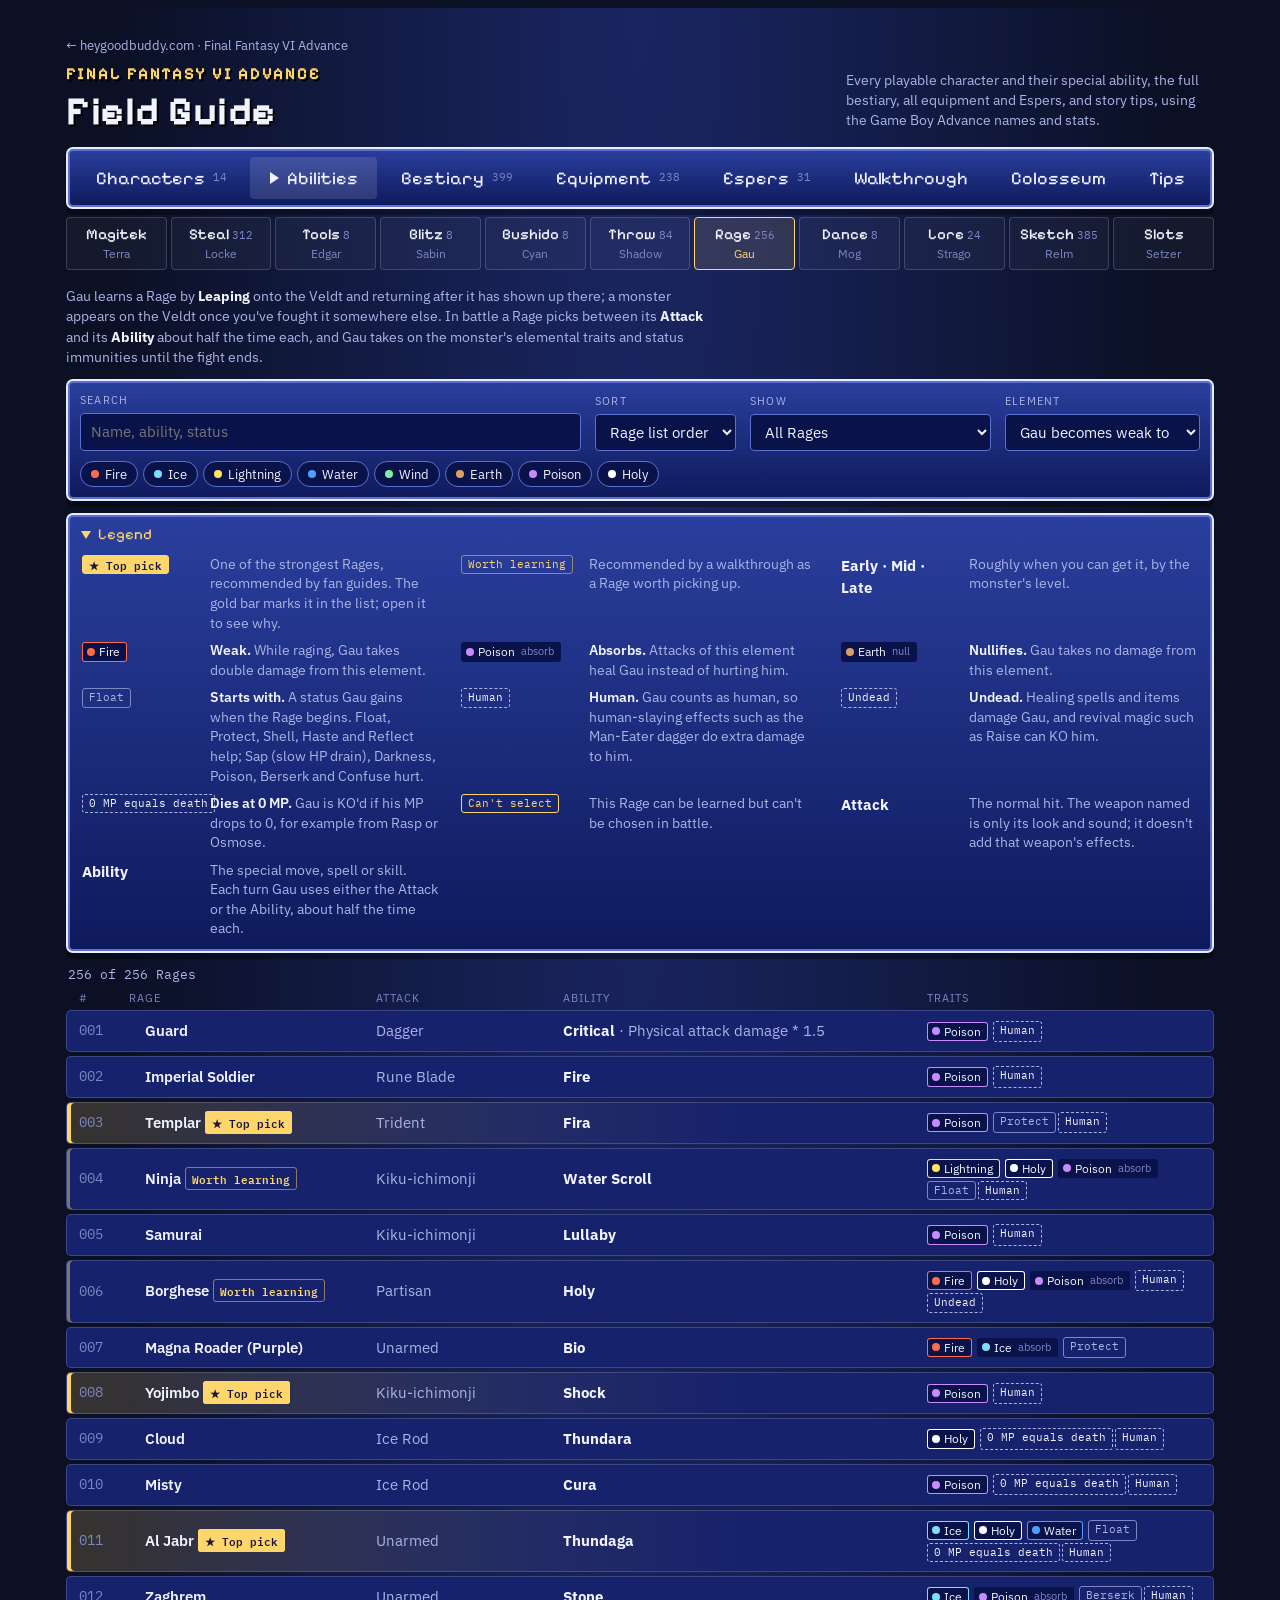
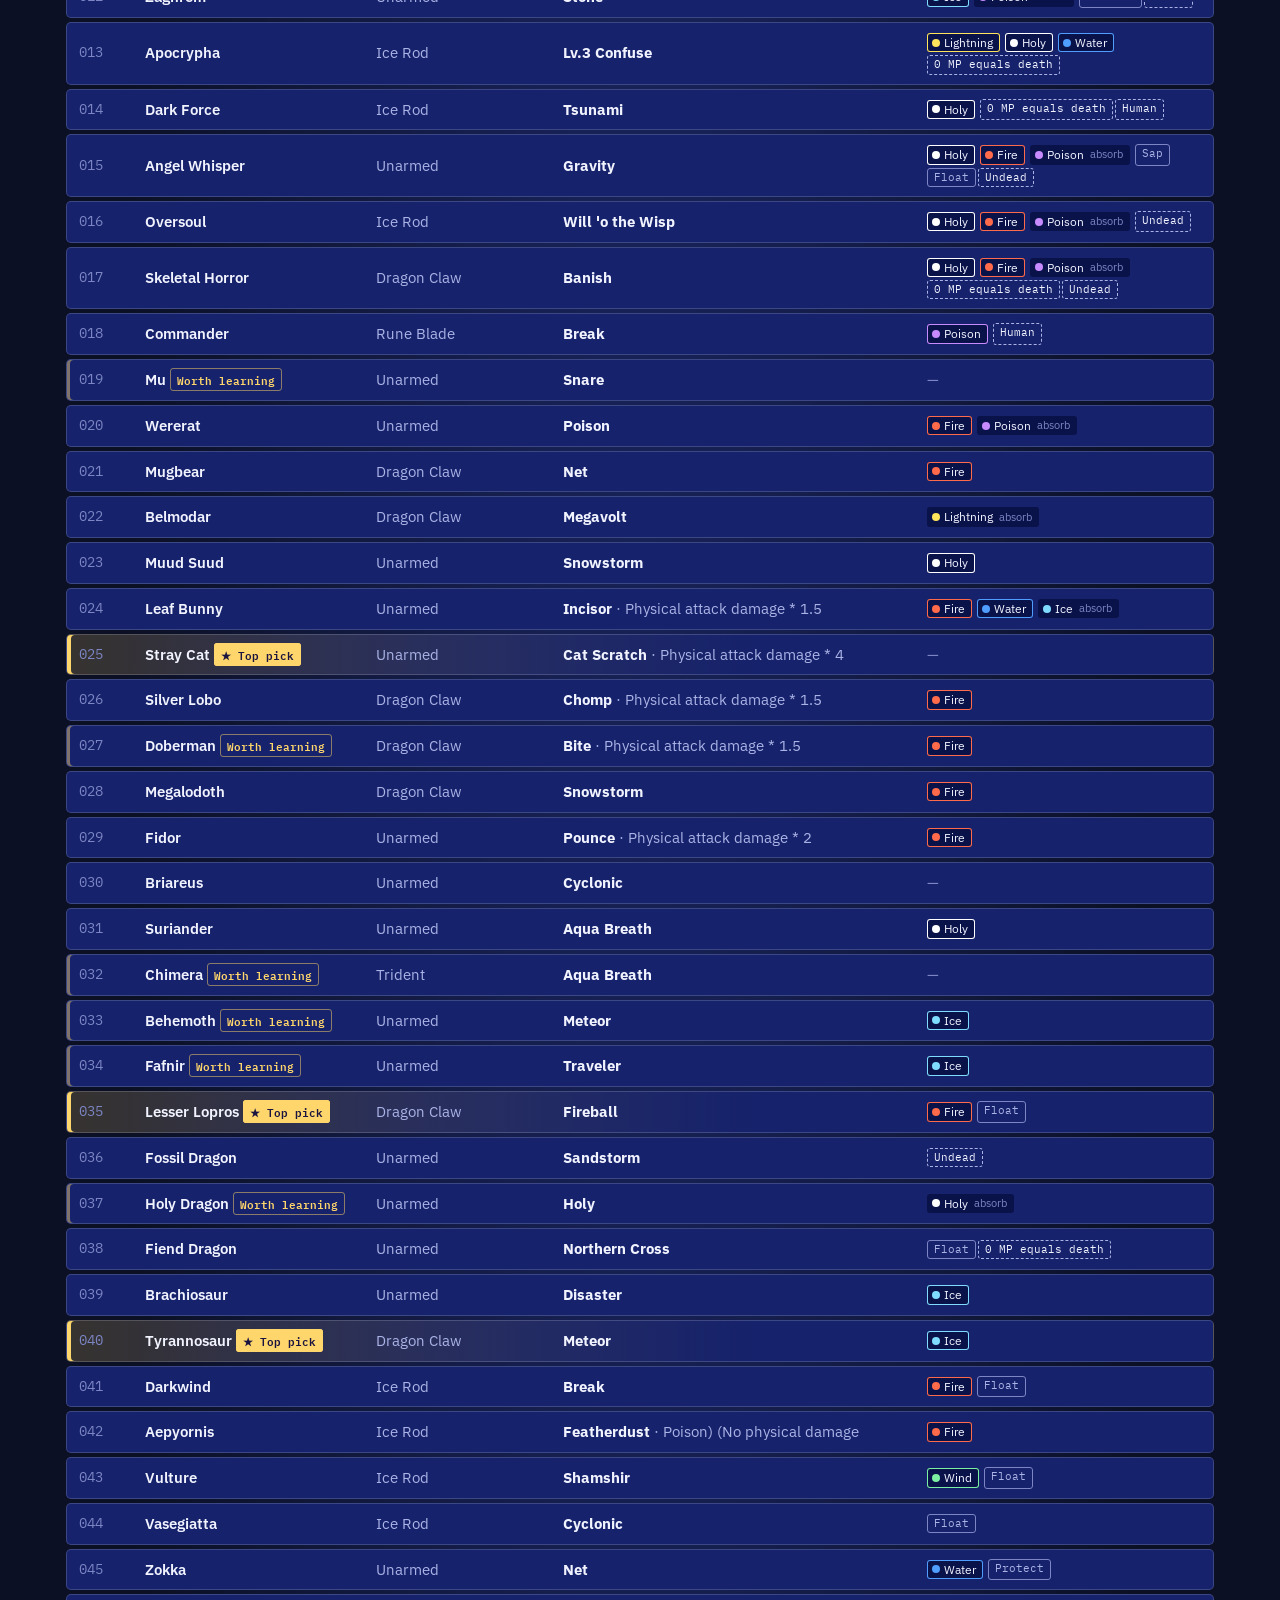
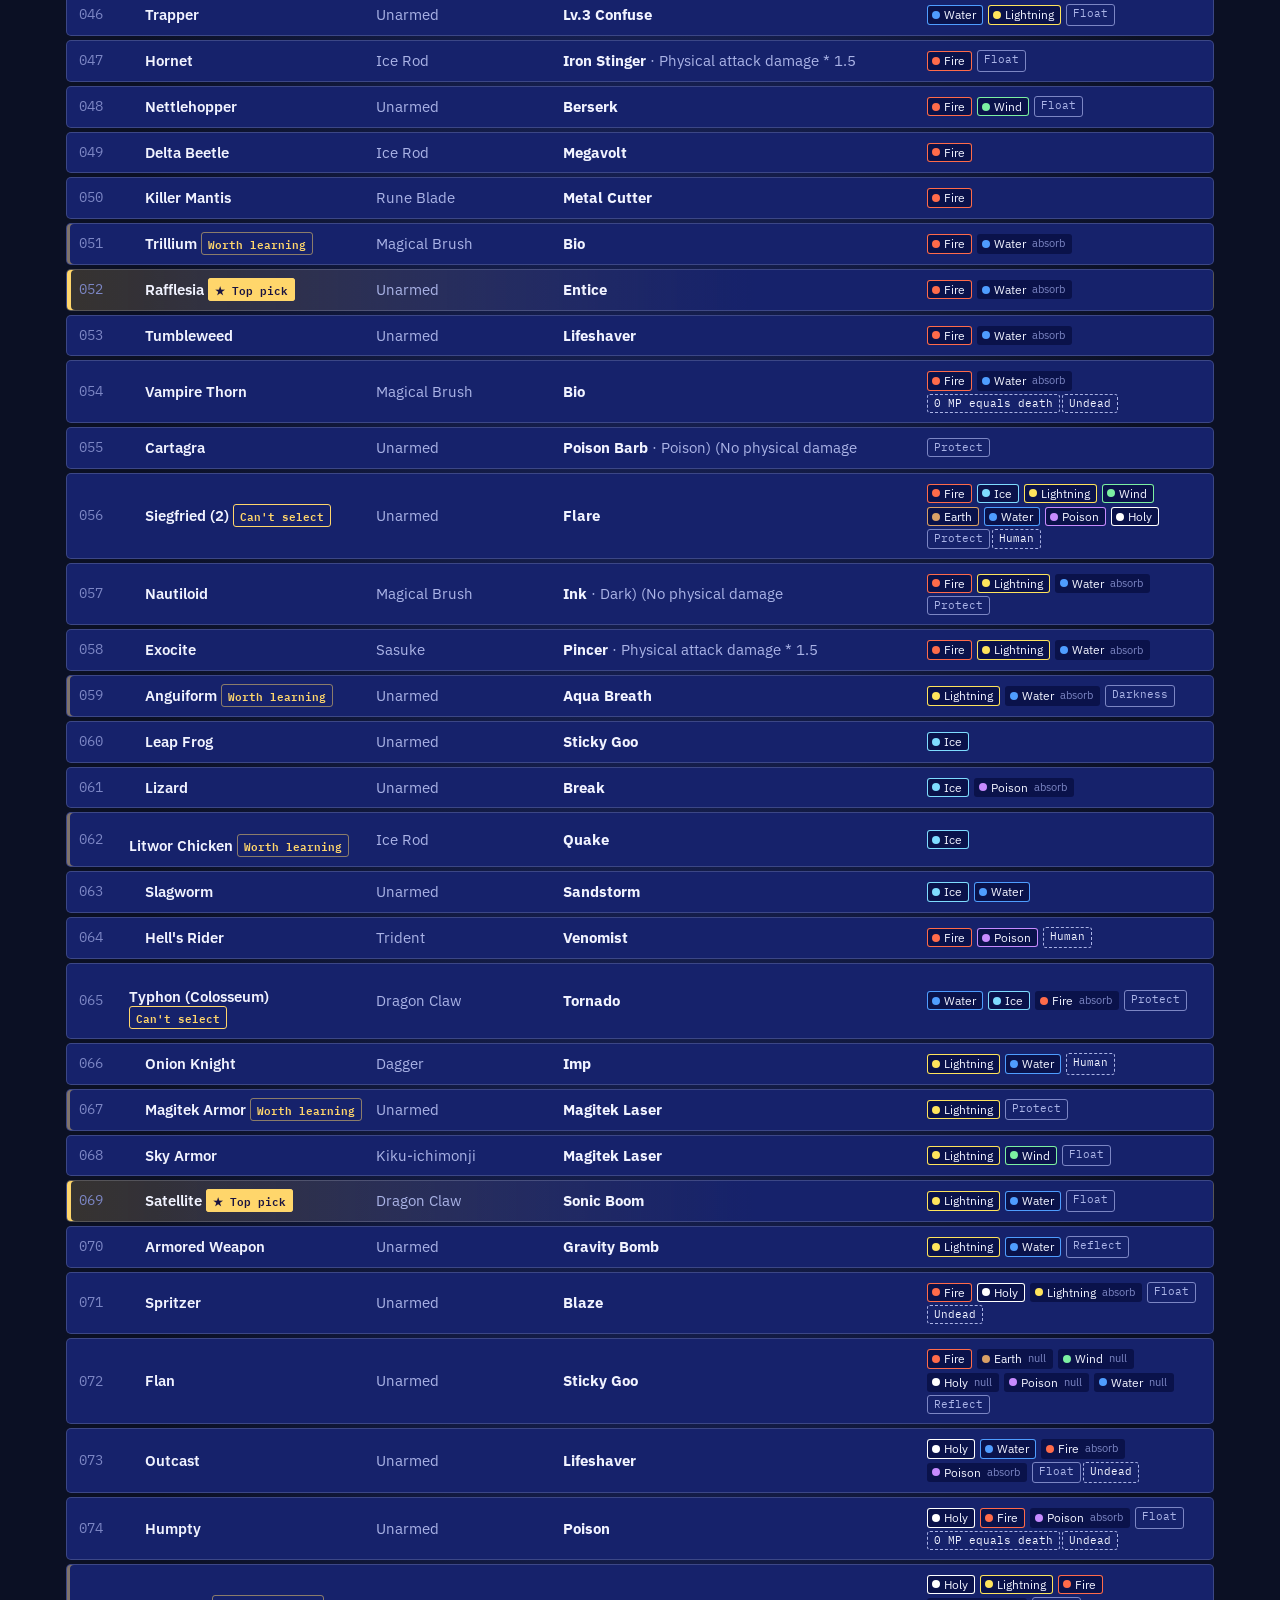
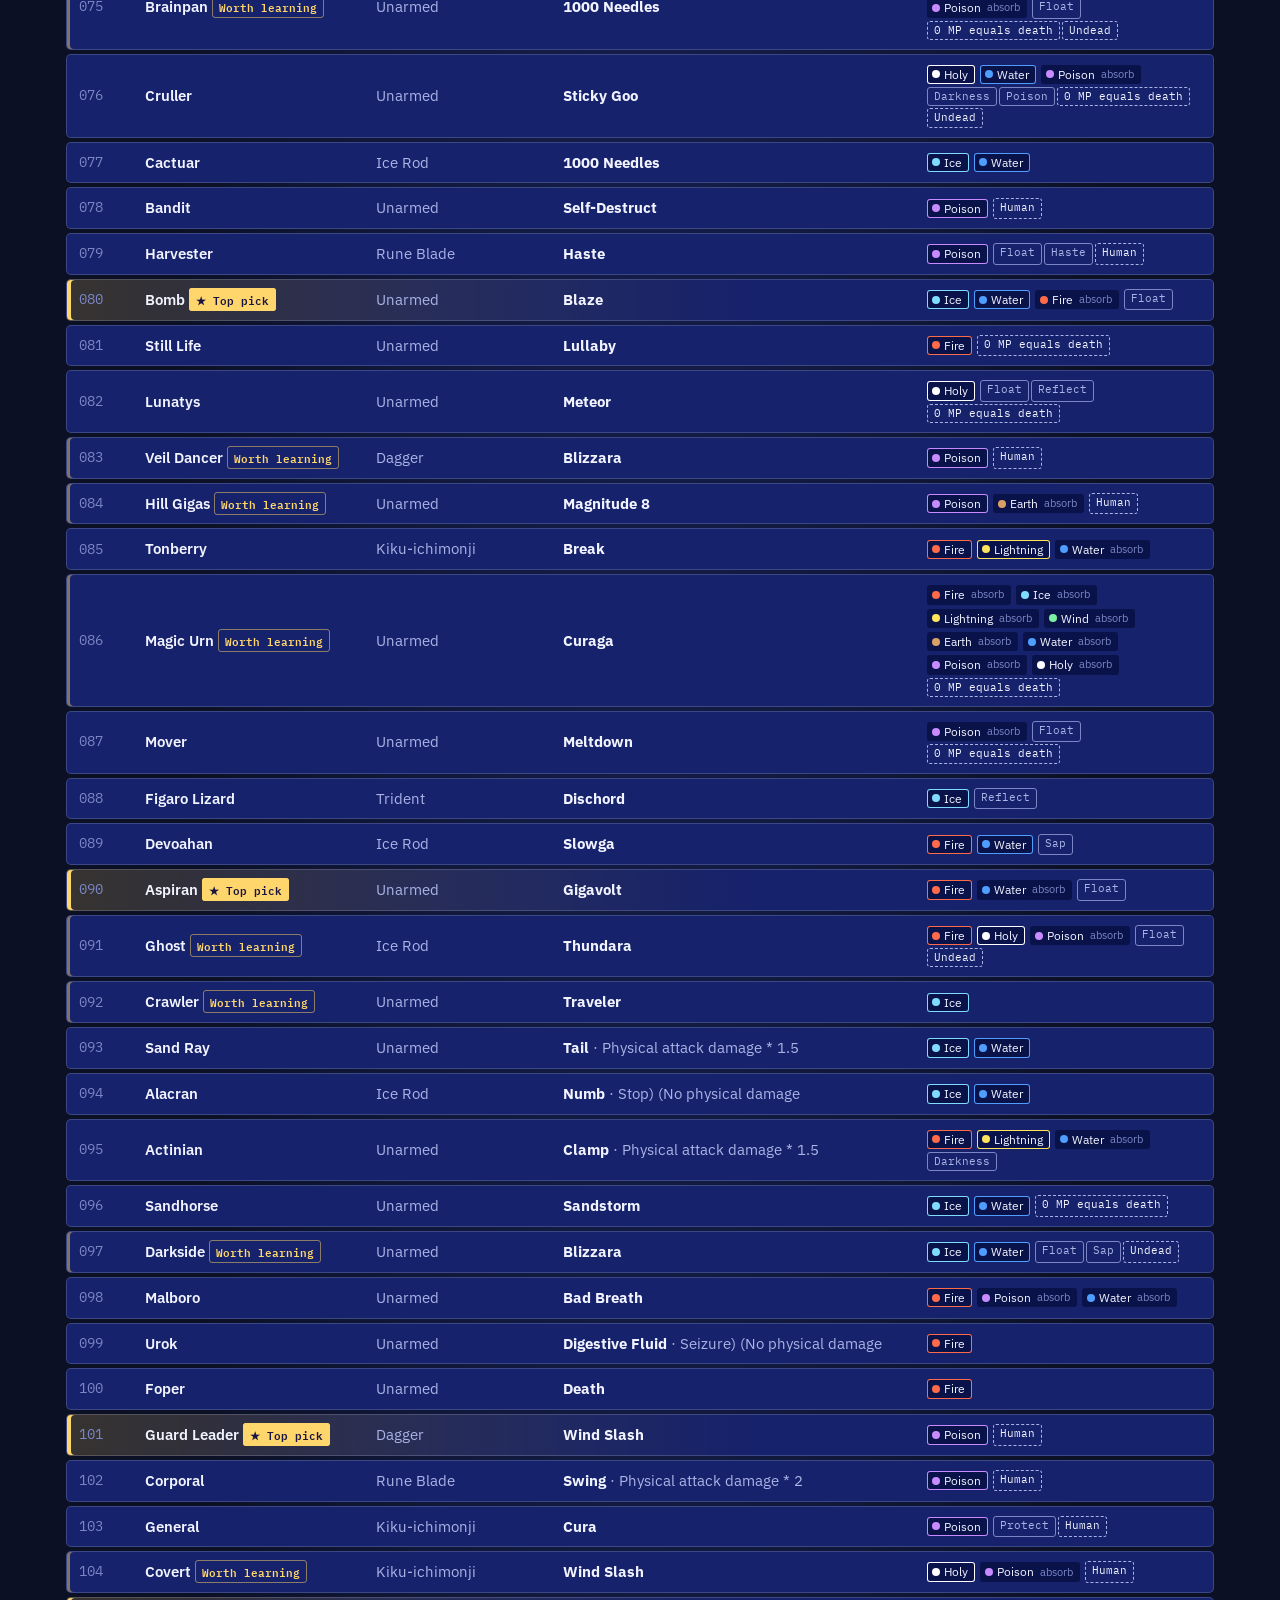
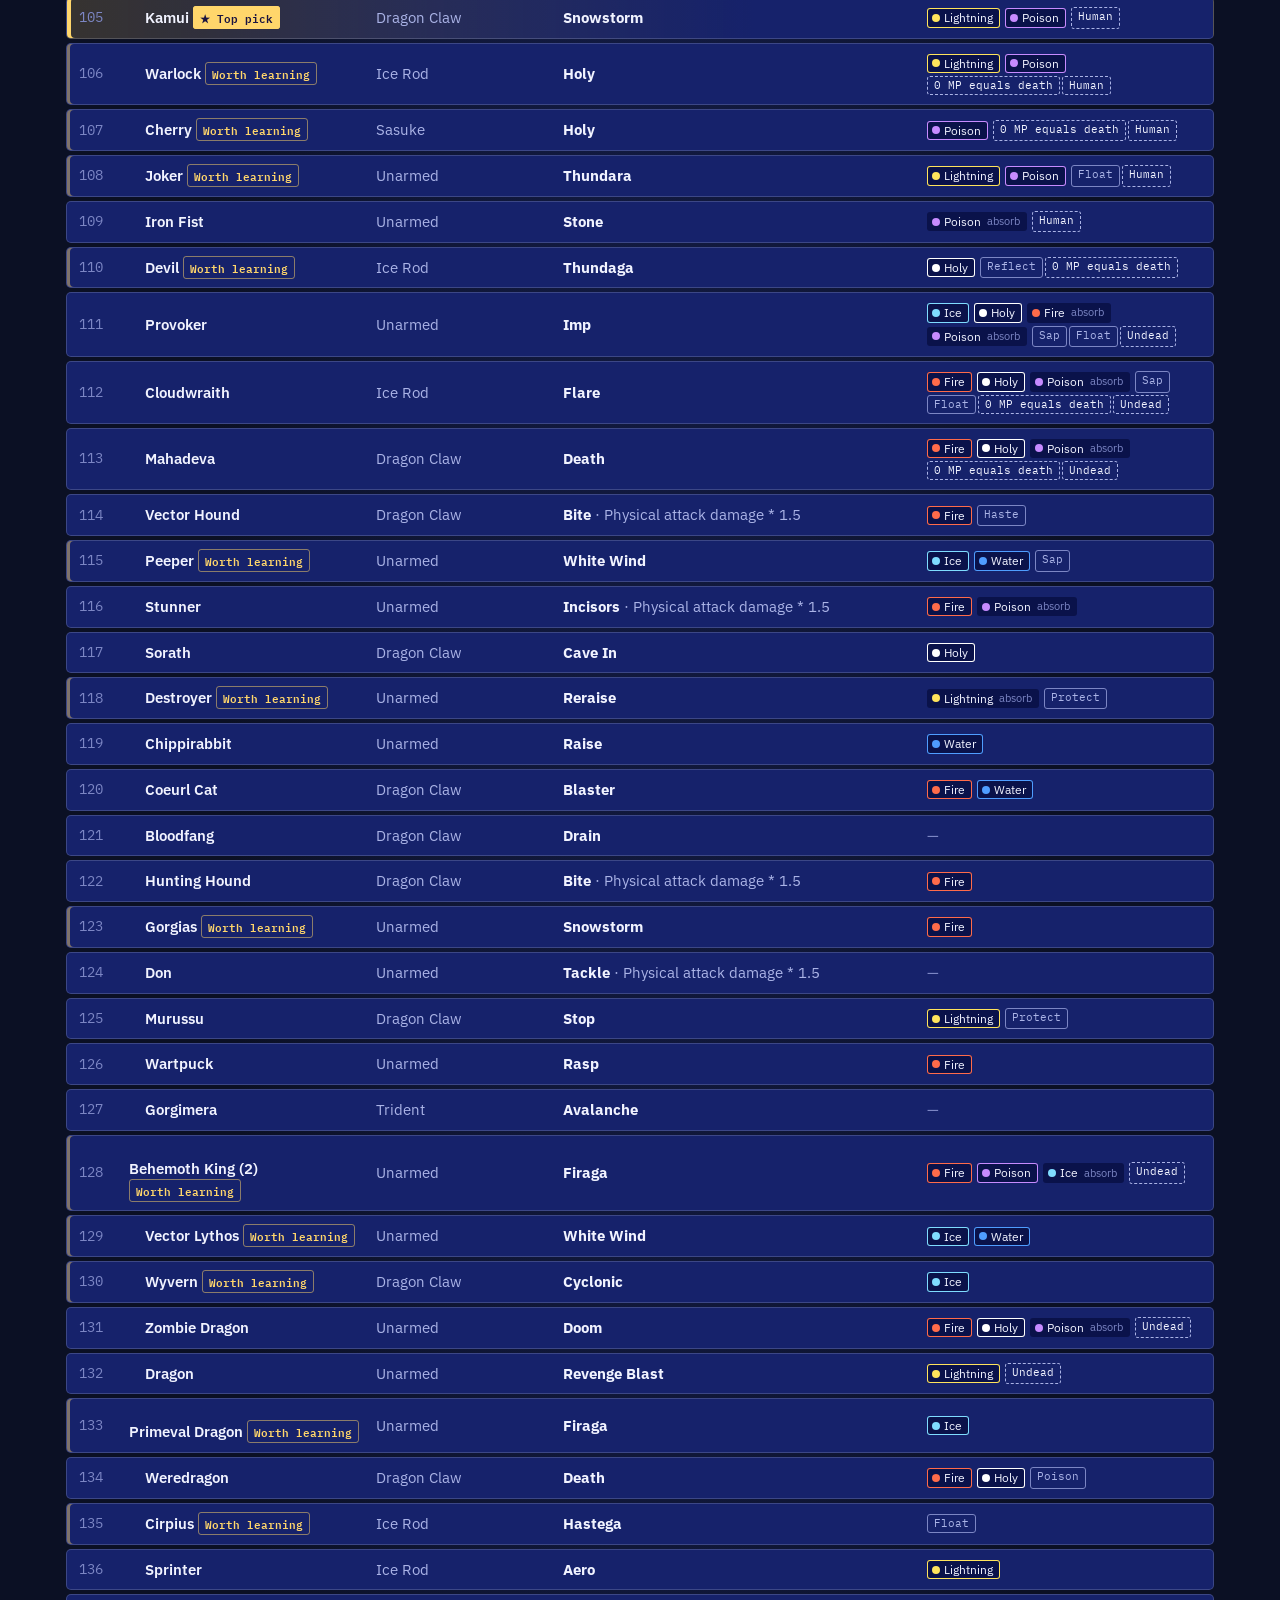
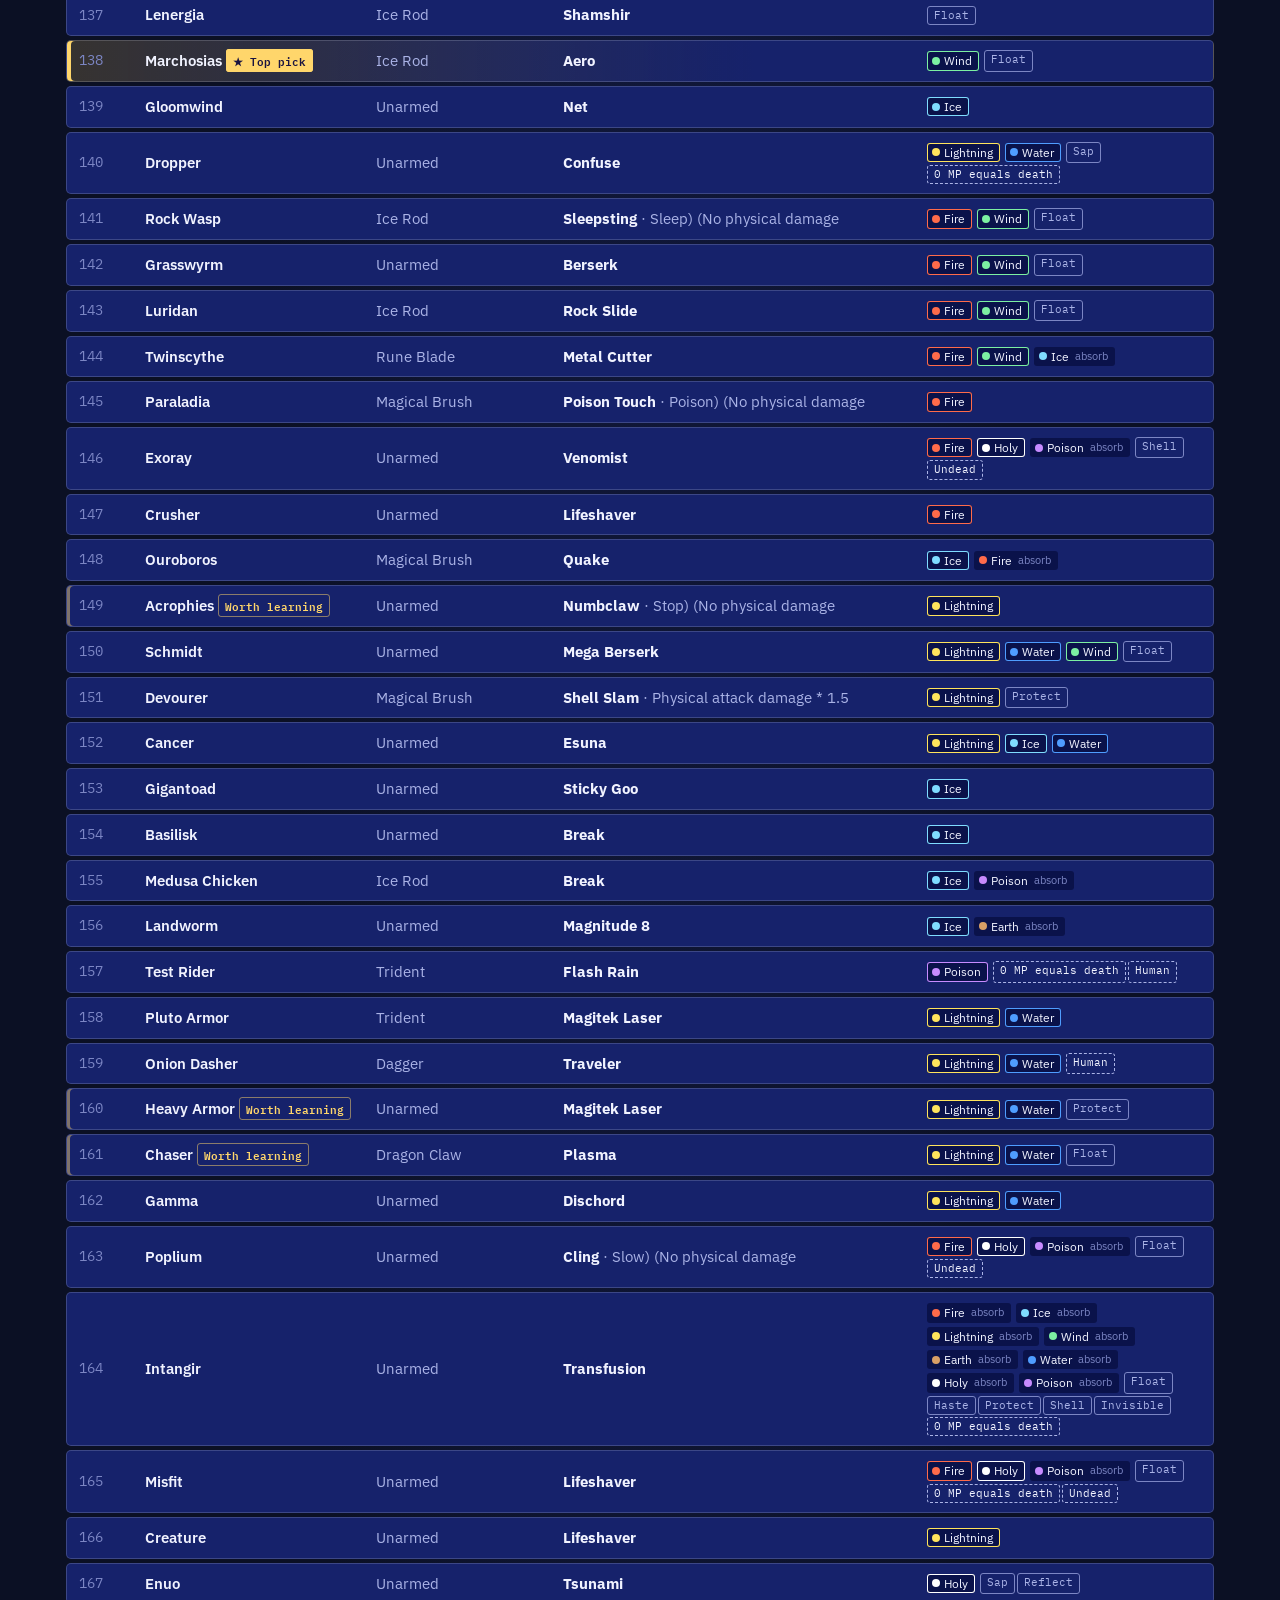
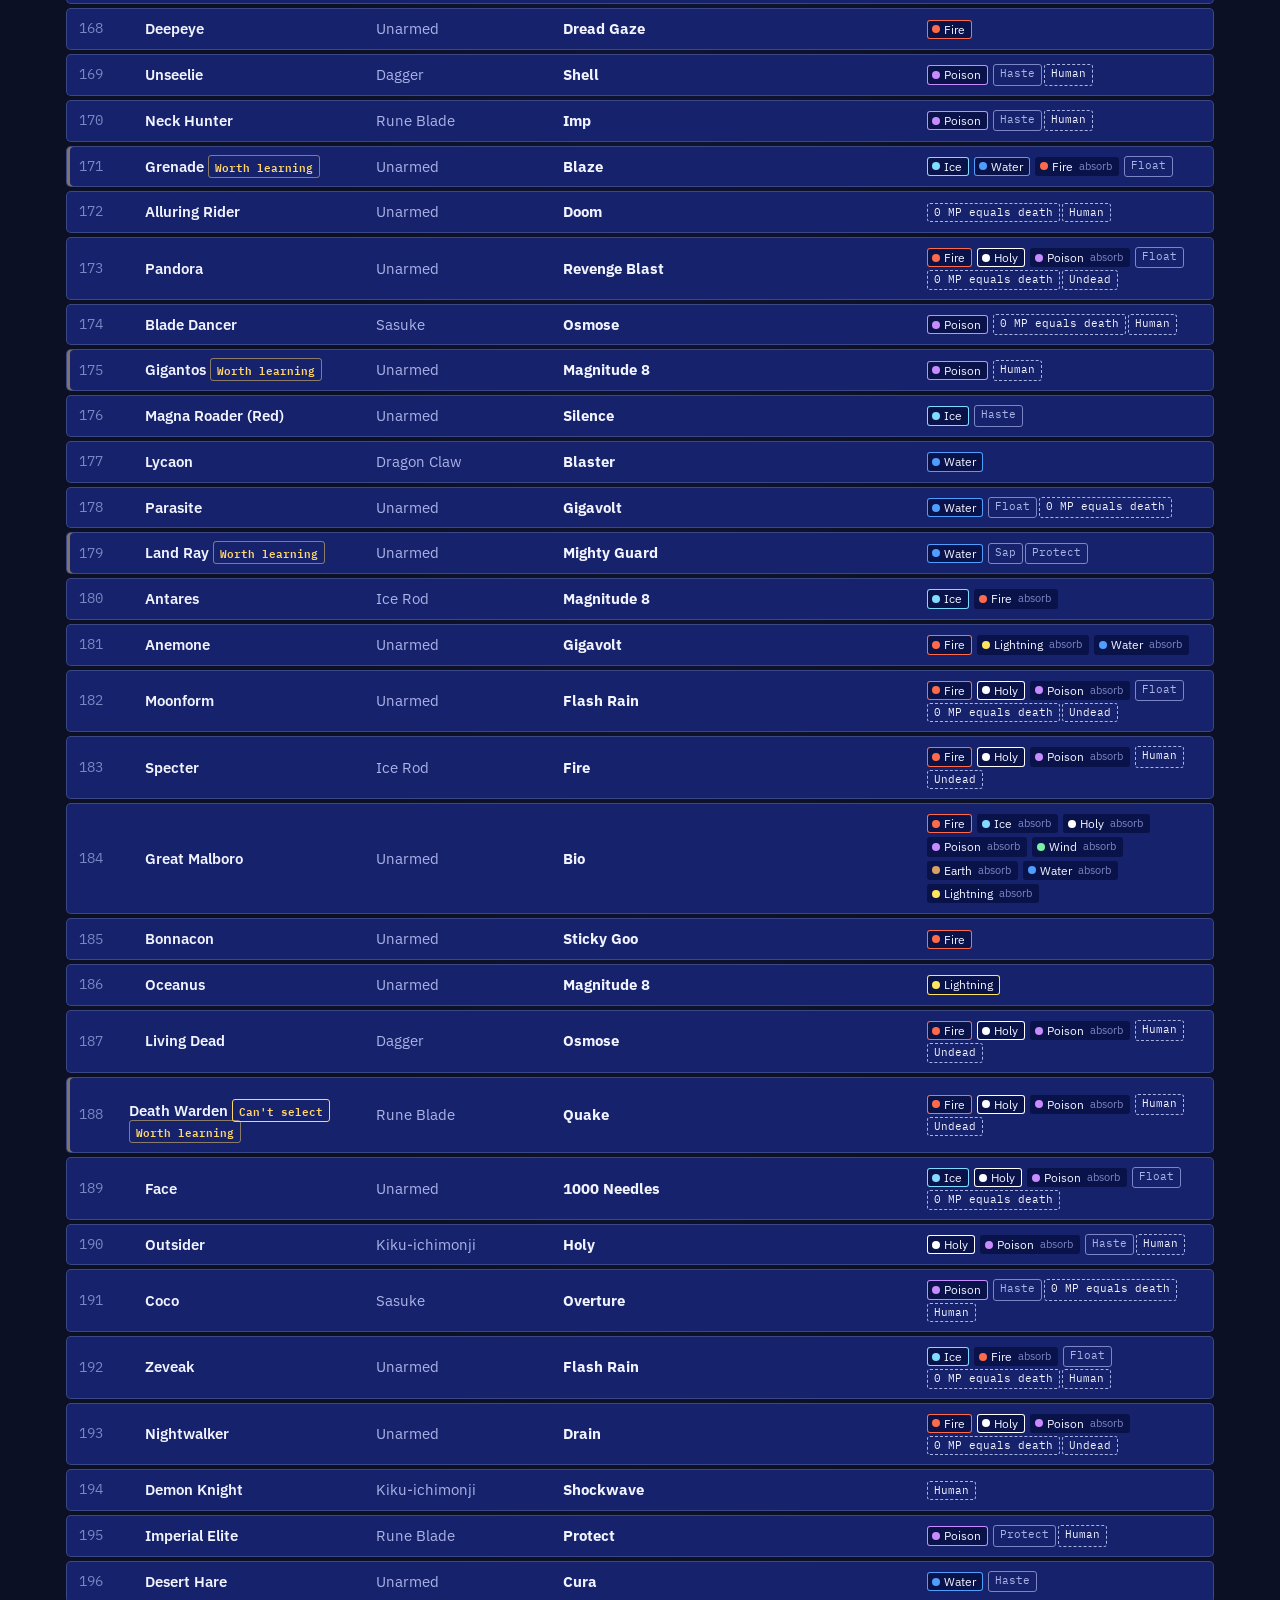
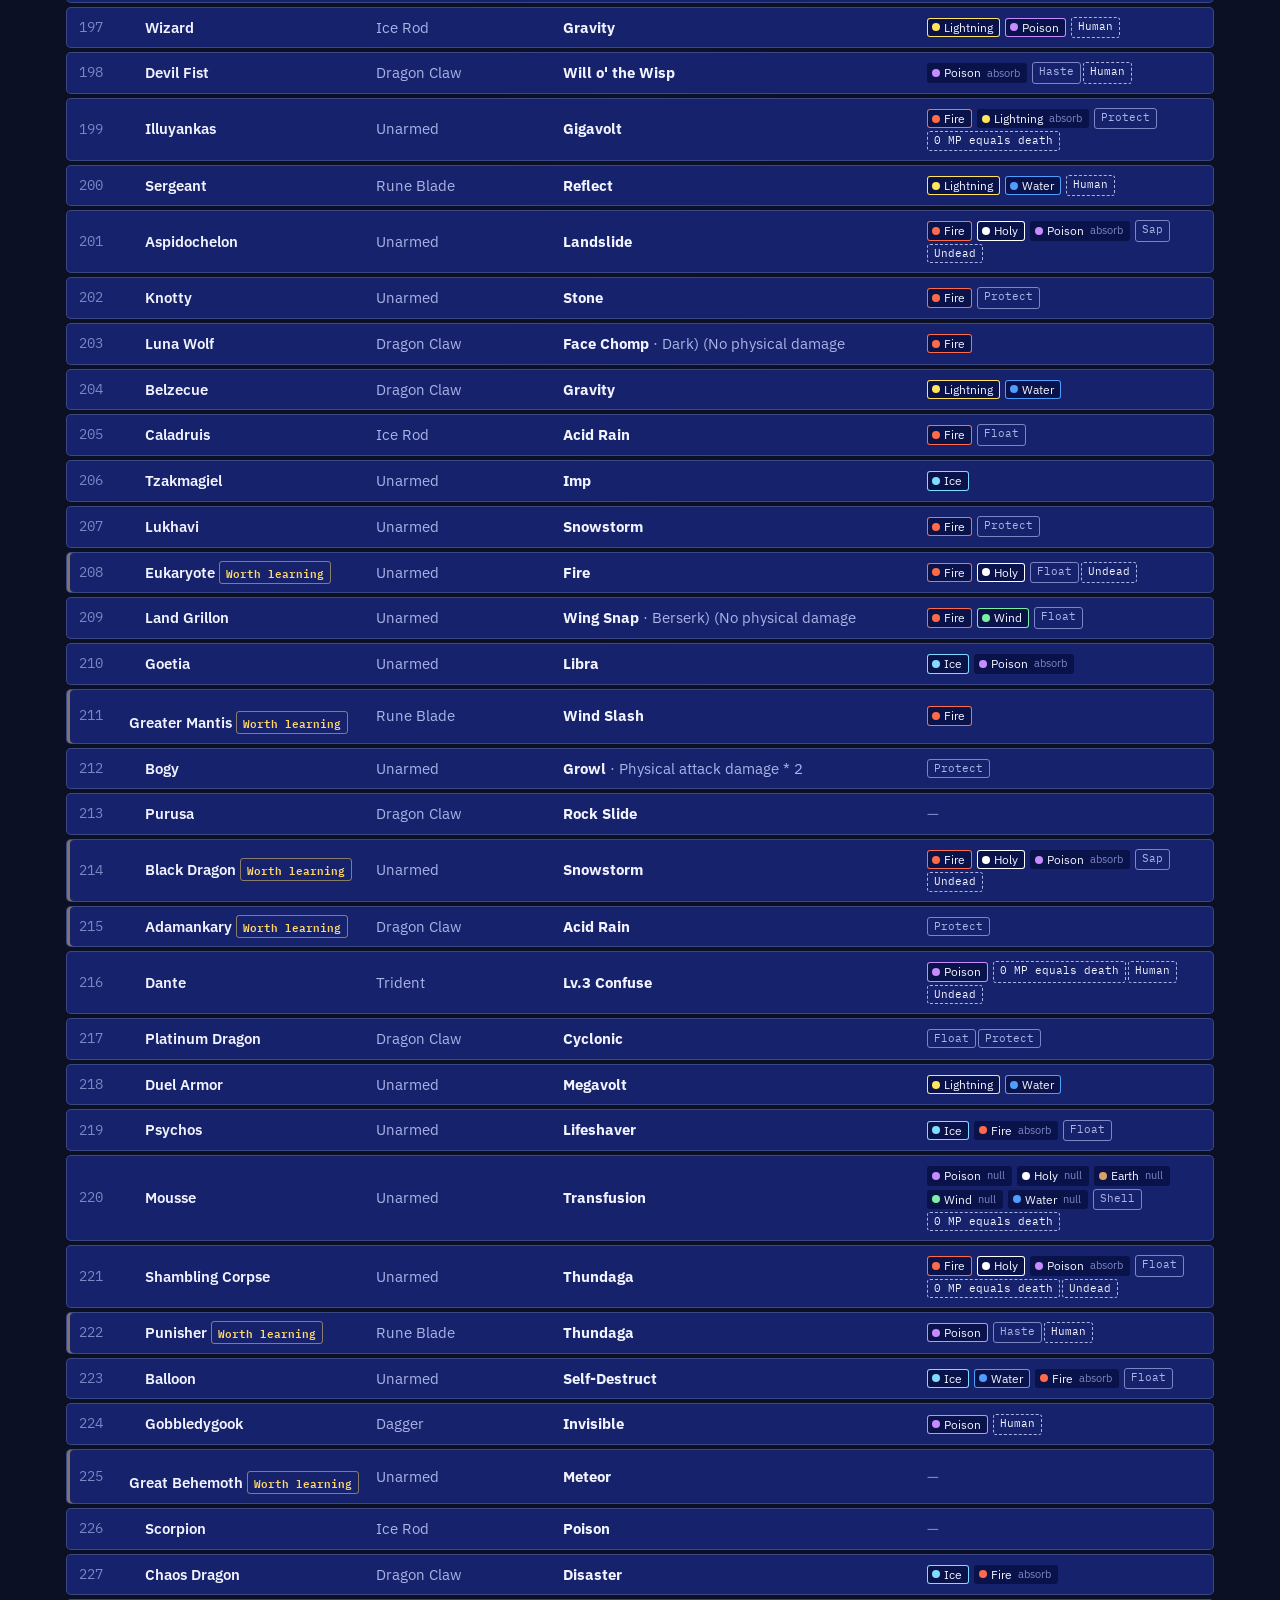
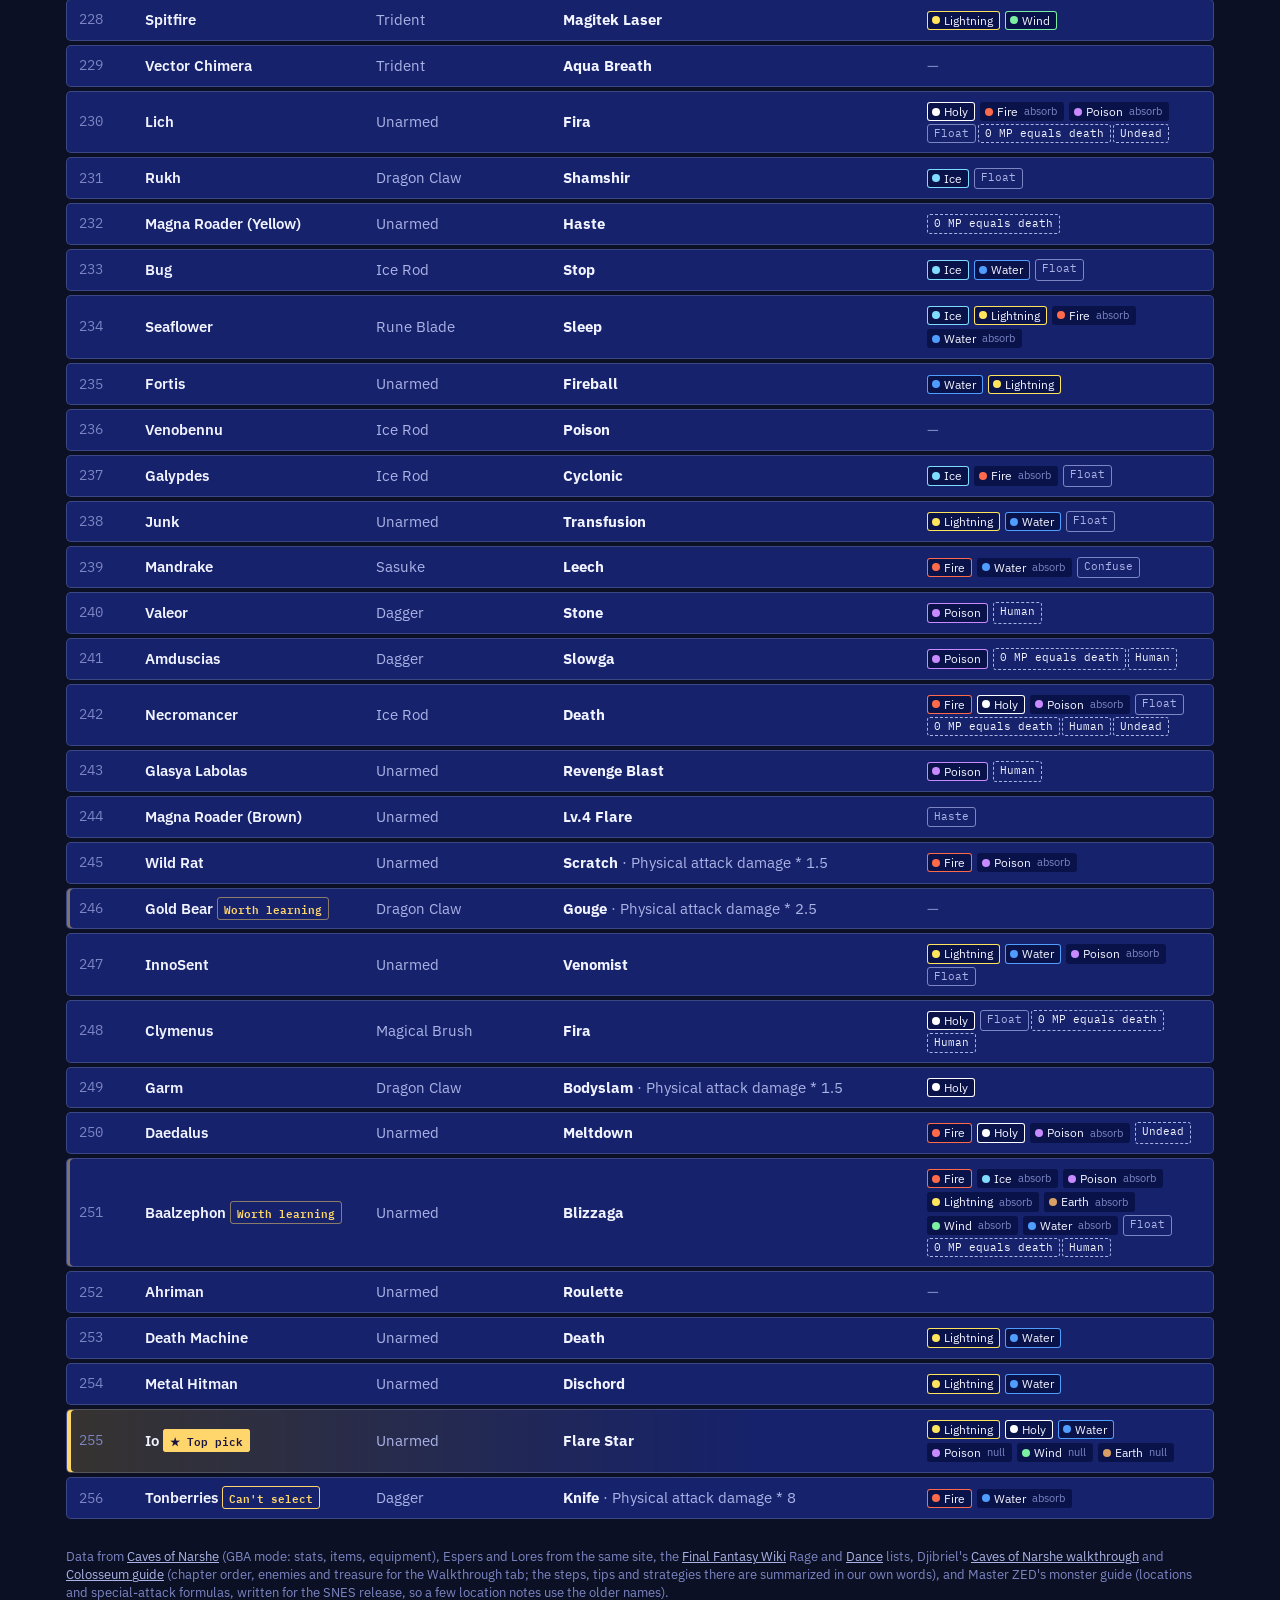
==== docs/games/final-fantasy-vi-advance/field-guide/index.html @ 97e9c0fb "Add Final Fantasy VI Advance field guide A self-contained guide page at /games/final-fantasy-vi-adva" ====
<!doctype html>
<html lang="en">
<head>
<meta charset="utf-8">
<meta name="viewport" content="width=device-width, initial-scale=1">
<meta name="description" content="Final Fantasy VI Advance field guide: characters, abilities, bestiary, equipment, Espers, a chapter-by-chapter walkthrough, the Colosseum and tips, using the Game Boy Advance names and stats.">
<title>FF6 Advance Field Guide</title>
<link rel="preconnect" href="https://fonts.googleapis.com">
<link rel="stylesheet" href="https://fonts.googleapis.com/css2?family=Pixelify+Sans:wght@500;700&family=IBM+Plex+Sans:wght@400;500;600&family=IBM+Plex+Mono:wght@400;500&display=swap">
<style>
.crumb{display:inline-block;font-size:13px;color:var(--ink-dim);text-decoration:none;margin-bottom:10px}.crumb:hover{color:var(--gold);text-decoration:underline}

/* Layout: classic menu-window panels on a night-sky ground; one sticky tab bar, then a filter window and a list of expandable rows. */
:root{
  --ground:#0b1024;
  --win-top:#2a3f9e; --win-bot:#0f1a5c;
  --win-line:#e8ecff; --win-edge:#5d6fd0;
  --ink:#f1f3ff; --ink-dim:#aab3e6; --ink-faint:#7c86c4;
  --gold:#ffd66b; --row:#16226b; --row-hover:#1d2c84; --row-open:#22348f;
  --chip:#0a124a;
  --f-fire:#ff6b4a; --f-ice:#7fdcff; --f-lightning:#ffe45c; --f-poison:#c78bff;
  --f-wind:#7cf0a2; --f-holy:#ffffff; --f-earth:#d9a066; --f-water:#4f9dff;
  --display:"Pixelify Sans", "Courier New", monospace;
  --body:"IBM Plex Sans", system-ui, sans-serif;
  --mono:"IBM Plex Mono", ui-monospace, monospace;
  color-scheme:dark;
}
*{box-sizing:border-box}
html{background:var(--ground)}
body{background:var(--ground) radial-gradient(ellipse at 50% -10%, #1b2766 0%, transparent 60%) no-repeat;color:var(--ink);font-family:var(--body);font-size:15px;line-height:1.45;min-height:100%}
body::before{content:"";position:fixed;inset:0 0 auto;height:env(safe-area-inset-top,0px);z-index:10;background:var(--ground)}
a{color:var(--gold)}
button,input,select{font:inherit;color:inherit}
:focus-visible{outline:2px solid var(--gold);outline-offset:2px}

.wrap{max-width:1180px;margin:0 auto;padding-left:max(16px,env(safe-area-inset-left,0px));padding-right:max(16px,env(safe-area-inset-right,0px));padding-block:20px 48px}

.win{background:linear-gradient(180deg,var(--win-top),var(--win-bot));border:2px solid var(--win-line);border-radius:7px;box-shadow:0 0 0 2px var(--win-edge) inset,0 6px 0 rgba(0,0,0,.35)}

header.top{display:flex;flex-wrap:wrap;align-items:flex-end;justify-content:space-between;gap:12px 24px;padding-block:6px 16px}
h1{font-family:var(--display);font-weight:700;font-size:clamp(26px,4.6vw,40px);line-height:1;margin:0;letter-spacing:.5px;text-wrap:balance;text-shadow:2px 2px 0 #000}
h1 small{display:block;font-size:.42em;color:var(--gold);letter-spacing:2px;text-transform:uppercase;margin-bottom:8px}
.tagline{color:var(--ink-dim);max-width:46ch;margin:0;font-size:14px}

nav.tabs{position:sticky;top:env(safe-area-inset-top,0px);z-index:5;display:flex;flex-wrap:wrap;gap:4px;padding:8px;margin-bottom:14px}
nav.tabs a{flex:1 1 auto;text-align:center;text-decoration:none;color:var(--ink);font-family:var(--display);font-size:18px;padding:8px 6px;border-radius:4px;display:flex;align-items:center;justify-content:center;gap:8px}
nav.tabs a .cnt{font-family:var(--mono);font-size:10.5px;color:var(--ink-faint)}
nav.tabs a[aria-current="page"]{background:rgba(255,255,255,.12)}
nav.tabs a[aria-current="page"]::before{content:"";width:0;height:0;border-left:9px solid var(--ink);border-top:6px solid transparent;border-bottom:6px solid transparent}
nav.tabs a:hover{background:rgba(255,255,255,.07)}

.intro{color:var(--ink-dim);font-size:14px;margin:0 0 12px;max-width:80ch}
.intro b{color:var(--ink)}

.filters{padding:12px;display:flex;flex-wrap:wrap;gap:10px 14px;align-items:center;margin-bottom:12px}
.filters label.lbl{font-size:11px;text-transform:uppercase;letter-spacing:1.2px;color:var(--ink-dim);display:block;margin-bottom:4px}
.filters .grp{display:flex;flex-direction:column;min-width:0}
.filters input[type=search],.filters input[type=number],.filters select{color:inherit;font:inherit;background:var(--chip);border:1px solid var(--win-edge);border-radius:4px;padding:7px 10px;min-width:0}
.filters input[type=search]{width:min(280px,100%)}
.filters .grow{flex:1 1 220px}
.filters .grow input{width:100%}
.chips{display:flex;flex-wrap:wrap;gap:5px}
.chip{border:1px solid var(--win-edge);background:var(--chip);border-radius:999px;padding:3px 10px;font-size:12.5px;cursor:pointer;display:inline-flex;align-items:center;gap:6px}
.chip[aria-pressed="true"]{background:var(--ink);color:#0f1a5c;border-color:var(--ink);font-weight:600}
.chip .dot{width:8px;height:8px;border-radius:50%}
.count{font-family:var(--mono);font-size:12.5px;color:var(--ink-dim);margin:0 0 8px 2px}

.list{display:flex;flex-direction:column;gap:4px}
.row{background:var(--row);border:1px solid rgba(232,236,255,.18);border-radius:5px}
.row>button.head{all:unset;box-sizing:border-box;cursor:pointer;display:grid;width:100%;padding:9px 12px;gap:4px 12px;align-items:center}
.row>button.head:hover{background:var(--row-hover)}
.row>button.head:focus-visible{outline:2px solid var(--gold);outline-offset:-2px;border-radius:5px}
.row.open{background:var(--row-open);border-color:var(--win-line)}
.row .name{font-weight:600;display:flex;align-items:center;gap:8px;min-width:0}
.row .name .cursor{width:0;height:0;border-left:8px solid var(--gold);border-top:5px solid transparent;border-bottom:5px solid transparent;opacity:0;flex:none}
.row.open .name .cursor,.row>button.head:hover .cursor{opacity:1}
.num{font-family:var(--mono);font-variant-numeric:tabular-nums;font-size:13.5px}
.dim{color:var(--ink-dim)}
.faint{color:var(--ink-faint)}
.k{font-size:10.5px;text-transform:uppercase;letter-spacing:1px;color:var(--ink-faint);display:block}
.badge{font-family:var(--mono);font-size:10.5px;padding:1px 6px;border-radius:3px;border:1px solid var(--gold);color:var(--gold);white-space:nowrap}
.badge.alt{border-color:var(--ink-faint);color:var(--ink-dim)}

.el{display:inline-flex;align-items:center;gap:4px;font-size:12px;padding:1px 7px 1px 5px;border-radius:3px;background:var(--chip);white-space:nowrap;margin:1px 3px 1px 0}
.el i{width:8px;height:8px;border-radius:50%;background:var(--c,#999)}
.el.weak{box-shadow:inset 0 0 0 1px var(--c)}
.el.abs::after{content:"absorb";color:var(--ink-faint);font-size:10.5px;margin-left:2px}
.el.nul::after{content:"null";color:var(--ink-faint);font-size:10.5px;margin-left:2px}
.badge.trait{border-style:dashed;border-color:var(--ink-dim);color:var(--ink)}
details.legend{margin:0 0 12px;padding:0 14px}
details.legend>summary{cursor:pointer;font-family:var(--display);font-size:15px;color:var(--gold);padding:9px 0;list-style:none;display:flex;align-items:center;gap:8px}
details.legend>summary::-webkit-details-marker{display:none}
details.legend>summary::before{content:"";border-left:8px solid var(--gold);border-top:5px solid transparent;border-bottom:5px solid transparent;transition:transform .12s}
details.legend[open]>summary::before{transform:rotate(90deg)}
details.legend dl{margin:0 0 12px;display:grid;grid-template-columns:repeat(auto-fit,minmax(min(100%,300px),1fr));gap:8px 22px}
details.legend dl>div{display:grid;grid-template-columns:118px 1fr;gap:10px;align-items:start;min-width:0}
details.legend dt{display:flex;flex-wrap:wrap;gap:3px;align-items:flex-start}
details.legend dd{margin:0;font-size:13.5px;color:var(--ink-dim);min-width:0}
details.legend dd b{color:var(--ink);font-weight:600}
.tags{display:flex;flex-wrap:wrap;gap:2px}

.detail{padding:4px 14px 16px 30px;display:grid;gap:14px;grid-template-columns:repeat(auto-fit,minmax(230px,1fr));border-top:1px dashed rgba(232,236,255,.25)}
.detail section{min-width:0}
.detail h3{font-family:var(--display);font-weight:500;font-size:15px;color:var(--gold);margin:10px 0 6px;letter-spacing:.5px}
.statgrid{display:grid;grid-template-columns:repeat(3,minmax(0,1fr));gap:6px 10px}
.statgrid div{min-width:0}
dl.kv{margin:0;display:grid;grid-template-columns:auto 1fr;gap:4px 12px;font-size:14px}
dl.kv dt{color:var(--ink-dim)}
dl.kv dd{margin:0;min-width:0}
.prose{font-size:14px;margin:0;color:var(--ink)}
.linkbtn{all:unset;cursor:pointer;color:var(--gold);text-decoration:underline;text-underline-offset:2px}
.linkbtn:focus-visible{outline:2px solid var(--gold)}

/* list column templates: one variable per list, shared by header and rows */
.mon{--cols:minmax(0,1.5fr) 46px 84px 76px 72px minmax(0,1.1fr) minmax(0,1.5fr)}
.rage{--cols:38px minmax(0,1.2fr) minmax(0,.9fr) minmax(0,1.8fr) minmax(0,1.4fr)}
.eq{--cols:minmax(0,1.4fr) 104px minmax(0,1.3fr) minmax(0,1.3fr)}
.row>button.head,.colhead{grid-template-columns:var(--cols)}
.row>button.head>*{min-width:0;overflow-wrap:anywhere}
.row .name{flex-wrap:wrap;row-gap:3px}
.colhead{display:grid;gap:4px 12px;padding:0 13px 4px;font-size:10.5px;text-transform:uppercase;letter-spacing:1px;color:var(--ink-faint)}
.r{text-align:right}
nav.subtabs{display:flex;flex-wrap:wrap;gap:4px;margin:-6px 0 16px}
nav.subtabs[hidden]{display:none}
nav.subtabs a{flex:1 1 0;min-width:0;display:flex;flex-direction:column;align-items:center;gap:1px;padding:6px 4px;border-radius:4px;border:1px solid rgba(232,236,255,.18);background:rgba(255,255,255,.04);text-decoration:none;color:var(--ink)}
nav.subtabs a b{font-family:var(--display);font-weight:500;font-size:15px;white-space:nowrap}
nav.subtabs a .cnt{font-family:var(--mono);font-size:10.5px;color:var(--ink-faint);font-weight:400}
nav.subtabs a .who{font-size:11.5px;color:var(--ink-faint)}
nav.subtabs a:hover{background:rgba(255,255,255,.09)}
nav.subtabs a[aria-current="page"]{border-color:var(--gold);background:rgba(255,213,107,.12)}
nav.subtabs a[aria-current="page"] .who{color:var(--gold)}
.gauge{display:flex;gap:3px;margin:8px 0 4px}
.gauge i{flex:1;max-width:30px;height:12px;border-radius:2px;border:1px solid rgba(232,236,255,.3);background:rgba(232,236,255,.06);display:grid;place-items:center;font:600 9px var(--mono);font-style:normal;color:var(--ink-faint)}
.gauge i.on{background:var(--gold);border-color:var(--gold);color:#1a1440}
.reels{display:flex;gap:5px;margin:8px 0 4px}
.reel{width:58px;height:58px;border-radius:6px;display:grid;place-items:center;text-align:center;font-family:var(--display);font-weight:700;line-height:1;background:linear-gradient(180deg,#fdfdff,#cfd5f5);color:#0f1a5c;box-shadow:inset 0 0 0 2px #0f1a5c,0 3px 0 rgba(0,0,0,.35)}
.reel b{font-size:30px}
.reel small{font-size:10px;letter-spacing:.3px}
.reel.seven b{color:#d4372a;font-family:var(--mono);font-weight:700;font-size:34px}
.reel.bar b{font-size:16px;background:#0f1a5c;color:#fff;padding:3px 5px;border-radius:2px}
.reel.diamond b{color:#2f7de1}
.reel.any{background:var(--chip);color:var(--ink-dim);box-shadow:inset 0 0 0 1px var(--ink-faint)}
.esp.danger{border-color:#ff8a8a;box-shadow:inset 3px 0 0 #ff8a8a}
.danger-tag{font-family:var(--mono);font-size:10.5px;padding:1px 6px;border-radius:3px;background:#ff8a8a;color:#2a0b12;white-space:nowrap}
.tips-h{font-family:var(--display);font-weight:500;font-size:22px;margin:22px 0 4px}
.tips-sub{color:var(--ink-dim);font-size:14px;margin:0 0 12px;max-width:80ch}
.chest{display:grid;grid-template-columns:minmax(0,1fr);gap:6px;padding:10px 0;border-top:1px dashed rgba(232,236,255,.16)}
.chest .spot{font-size:14px;display:flex;flex-wrap:wrap;gap:4px 8px;align-items:center}
.stages{display:flex;flex-wrap:wrap;align-items:stretch;gap:4px}
.stage{display:flex;flex-direction:column;background:var(--chip);border:1px solid rgba(232,236,255,.2);border-radius:4px;padding:4px 10px;min-width:0}
.stage .when{font-size:10.5px;text-transform:uppercase;letter-spacing:.8px;color:var(--ink-faint)}
.stage .what{font-weight:600}
.stage.best{border-color:var(--gold);box-shadow:inset 0 0 0 1px var(--gold)}
.stage.best .what{color:var(--gold)}
.stages .arrow{align-self:center;color:var(--ink-faint);font-family:var(--display)}
.wait{font-family:var(--mono);font-size:10.5px;padding:1px 6px;border-radius:3px;background:var(--gold);color:#1a1440;white-space:nowrap}
.chest .tip{font-size:13px;color:var(--ink-dim)}
.blitz .lvl{font-family:var(--mono);font-size:12px;color:var(--gold);border:1px solid var(--gold);border-radius:3px;padding:1px 7px;white-space:nowrap}
.keys{display:flex;flex-wrap:wrap;gap:5px;align-items:center;margin:4px 0}
.key{display:inline-grid;place-items:center;min-width:32px;height:32px;padding:0 6px;border-radius:6px;background:linear-gradient(180deg,#f1f3ff,#c5cbf0);color:#0f1a5c;font-family:var(--display);font-size:17px;font-weight:700;box-shadow:0 3px 0 #6b76b8,0 4px 0 rgba(0,0,0,.4)}
.key.sh{border-radius:11px 11px 5px 5px;min-width:38px;font-size:15px;background:linear-gradient(180deg,#ffe7a3,#ffcf5a);box-shadow:0 3px 0 #a37b1c,0 4px 0 rgba(0,0,0,.4)}
.key.a{border-radius:50%;width:32px;min-width:32px;background:linear-gradient(180deg,#ff9b8a,#e2584a);color:#fff;box-shadow:0 3px 0 #8a2a20,0 4px 0 rgba(0,0,0,.4)}
.keys .then{color:var(--ink-faint);font-size:12px}
.blitz-meta{display:flex;flex-wrap:wrap;gap:6px;align-items:center;margin:8px 0 6px}
.blitz .eff{font-size:14px;margin:8px 0 0}
.blitz .flav{font-size:13px;color:var(--ink-faint);font-style:italic;margin:4px 0 0}
.blitz .easy{margin-top:8px}
.dance-grid{display:grid;grid-template-columns:repeat(auto-fill,minmax(min(100%,420px),1fr));gap:10px;align-items:start}
.moves{list-style:none;margin:0;padding:0;display:flex;flex-direction:column}
.moves li{display:grid;grid-template-columns:62px minmax(0,1fr);gap:4px 12px;padding:8px 0;border-top:1px dashed rgba(232,236,255,.16)}
.moves li.hit{background:rgba(255,214,107,.13);box-shadow:inset 3px 0 0 var(--gold);padding-left:7px}
.odds{display:flex;flex-direction:column;gap:4px;font-family:var(--mono);font-size:13px}
.odds b{font-weight:500}
.pips{display:grid;grid-template-columns:repeat(16,1fr);gap:1px;width:64px}
.pips i{height:5px;border-radius:1px;background:var(--chip)}
.pips i.on{background:var(--gold)}
.mv-name{font-weight:600;display:flex;flex-wrap:wrap;align-items:center;gap:4px 8px}
.mv-desc{font-size:13px;color:var(--ink-dim);margin-top:2px}
.kind{font-family:var(--mono);font-size:10.5px;padding:1px 6px;border-radius:3px;border:1px solid var(--ink-faint);color:var(--ink-dim);white-space:nowrap}
.kind.heal{border-color:#7cf0a2;color:#7cf0a2}
.kind.death{border-color:#ff8a8a;color:#ff8a8a}
.learn-in{display:flex;flex-wrap:wrap;gap:4px;margin:6px 0 10px}
.learn-in span{font-size:12px;background:var(--chip);border-radius:3px;padding:2px 7px;color:var(--ink-dim)}
.sk{--cols:minmax(0,1.3fr) 46px minmax(0,1.2fr) minmax(0,1.2fr) 70px}
.odds{font-family:var(--mono);font-size:11px;color:var(--ink-faint);margin-left:6px}
.hit-lo{color:#ff8a8a}.hit-mid{color:var(--gold)}
.thr{--cols:minmax(0,1.6fr) minmax(0,1fr) 100px minmax(0,1fr)}
.stl{--cols:minmax(0,1.3fr) 46px minmax(0,1.2fr) minmax(0,1.2fr) 70px}
.charnav{display:flex;flex-wrap:wrap;gap:4px;margin:0 0 14px}
.charnav a{font-size:13px;padding:4px 10px;border-radius:999px;border:1px solid rgba(232,236,255,.2);text-decoration:none;color:var(--ink);background:rgba(255,255,255,.04)}
.charnav a:hover{background:rgba(255,255,255,.1)}
.char h2 .cls{font-family:var(--sans,inherit);font-size:13px;color:var(--ink-faint);font-weight:400;margin-left:8px}
.char .statgrid{grid-template-columns:repeat(5,minmax(0,1fr));margin:8px 0}
.char h3{font-size:11px;letter-spacing:.8px;text-transform:uppercase;color:var(--gold);margin:12px 0 4px;font-weight:600}
.char .cmdrow{display:flex;flex-wrap:wrap;gap:6px;align-items:center;margin:8px 0 2px}
.char .cmd{font-family:var(--display);font-size:14px;padding:3px 10px;border-radius:4px;border:1px solid var(--gold);color:var(--gold);background:none;cursor:pointer}
.char span.cmd{cursor:default}
.lvtable{display:grid;grid-template-columns:52px 1fr 52px 1fr;gap:2px 10px;font-size:14px}
.lvtable .num{color:var(--ink-faint)}
@media (max-width:820px){.char .statgrid{grid-template-columns:repeat(3,minmax(0,1fr))}.lvtable{grid-template-columns:52px 1fr}}
.badge.best{background:var(--gold);color:#1a1440;border-color:var(--gold);font-weight:600}
.badge.good{border-color:rgba(255,213,107,.5);color:var(--gold);background:none}
.row.rage.top{box-shadow:inset 4px 0 0 var(--gold);background:linear-gradient(90deg,rgba(255,213,107,.18),var(--row) 60%)}
.row.rage.good{box-shadow:inset 3px 0 0 rgba(255,213,107,.45)}
.lore{--cols:72px minmax(0,1fr) minmax(0,.9fr) minmax(0,2fr) 128px}
.who-list{display:flex;flex-direction:column;gap:6px;margin:0;padding:0;list-style:none}
.who-list li{display:grid;grid-template-columns:minmax(0,1fr) auto;gap:2px 10px;font-size:14px;padding-bottom:6px;border-bottom:1px dashed rgba(232,236,255,.14)}
.who-list li .loc{grid-column:1/-1;font-size:12.5px;color:var(--ink-faint)}
.world{font-family:var(--mono);font-size:11px;padding:1px 6px;border-radius:3px;white-space:nowrap}
.world.wob{background:#2f6b4a;color:#e6fff0}
.world.wor{background:#7a3047;color:#ffe6ee}
/* espers */
.esp-grid{display:grid;grid-template-columns:repeat(auto-fill,minmax(min(100%,330px),1fr));gap:10px;align-items:start}
.esp{background:var(--row);border:1px solid rgba(232,236,255,.18);border-radius:6px;padding:12px 14px 14px;min-width:0}
.esp h2{font-family:var(--display);font-weight:500;font-size:21px;margin:0;display:flex;flex-wrap:wrap;align-items:center;gap:6px 10px;line-height:1.1}
.esp .sum{font-size:13.5px;margin:6px 0 2px}
.esp .where{font-size:12.5px;color:var(--ink-faint);margin:0 0 10px}
.bonus{font-family:var(--mono);font-size:11.5px;padding:2px 7px;border-radius:3px;background:var(--gold);color:#1a1440;font-weight:500;white-space:nowrap}
.bonus.none{background:transparent;color:var(--ink-faint);border:1px solid var(--ink-faint)}
table.spells{width:100%;border-collapse:collapse;font-size:14px}
table.spells th{font-weight:400;font-size:10.5px;text-transform:uppercase;letter-spacing:1px;color:var(--ink-faint);text-align:left;padding:0 0 4px}
table.spells td{padding:5px 0;border-top:1px dashed rgba(232,236,255,.16);vertical-align:middle}
table.spells td.mp{width:44px;text-align:right;padding-right:14px;font-family:var(--mono);color:var(--ink-dim);font-size:13px}
table.spells td.rt{width:118px}
table.spells tr.hit td{background:rgba(255,214,107,.13)}
table.spells tr.hit td:first-child{box-shadow:inset 3px 0 0 var(--gold);padding-left:7px}
.rate{display:flex;align-items:center;gap:8px}
.rate b{font-family:var(--mono);font-weight:500;width:30px;text-align:right;font-size:13px}
.rate .bar{flex:1;height:6px;border-radius:3px;background:var(--chip);overflow:hidden}
.rate .bar i{display:block;height:100%;background:var(--gold)}
.finder{padding:12px 14px;margin-bottom:12px}
.finder h3{font-family:var(--display);font-weight:500;font-size:16px;color:var(--gold);margin:0 0 8px}
.finder ol{margin:0;padding:0;list-style:none;display:flex;flex-wrap:wrap;gap:6px}
.finder li{background:var(--chip);border-radius:4px;padding:4px 10px;font-size:13.5px}
.finder li b{font-family:var(--mono);color:var(--gold);margin-left:6px}
.row>button.head>.r,.colhead>.r{padding-right:20px}
@media (max-width:820px){.row>button.head>.r{padding-right:0}}

.empty{padding:28px;text-align:center;color:var(--ink-dim)}
footer{margin-top:28px;font-size:12.5px;color:var(--ink-faint)}
footer a{color:var(--ink-dim)}

@media (max-width:820px){
  .colhead{display:none}
  .row>button.head{grid-template-columns:repeat(2,minmax(0,1fr))}
  .row .head>.name{grid-column:1/-1;order:-1}
  .row .head>.mlab::before{content:attr(data-k);display:block;font-size:10px;letter-spacing:1px;text-transform:uppercase;color:var(--ink-faint)}
  .row .head>.r{text-align:left}
  .row .head>.hide-sm{display:none}
  .detail{padding-left:14px}
  nav.tabs{display:grid;grid-template-columns:repeat(3,minmax(0,1fr));gap:2px;padding:6px}
  nav.tabs a{font-size:12px;padding:9px 1px;gap:4px;letter-spacing:0}
  nav.subtabs{display:grid;grid-template-columns:repeat(4,minmax(0,1fr));gap:3px}
  nav.subtabs[hidden]{display:none}
  nav.subtabs a{padding:5px 1px}
  nav.subtabs a b{font-size:11.5px}
  nav.subtabs a .cnt{display:none}
  nav.subtabs a .who{font-size:10.5px}
  nav.tabs a[aria-current="page"]::before{display:none}
  nav.tabs a .cnt{display:none}
}/* Walkthrough */
.row.wt>button.head{grid-template-columns:58px minmax(0,1fr) auto}
.row.wt .head .num{font-family:var(--mono);color:var(--ink-dim);font-size:13px}
.row.wt .head .name{font-weight:600;display:block}
.row.wt .head .tags{display:flex;flex-wrap:wrap;gap:4px;justify-content:flex-end}
.badge.miss{border-color:#ff8a8a;color:#ff8a8a}
.badge.boss{border-color:var(--ink);color:var(--ink)}
.badge.gau{border-color:#ffb35c;color:#ffb35c}
.wt-body{display:grid;gap:10px;max-width:86ch}
.wt-steps{margin:0;padding-left:20px}
.wt-steps li{margin:3px 0}
.wt-box{--k:var(--gold);border:1px solid var(--k);border-left-width:4px;border-radius:6px;padding:8px 12px;background:color-mix(in srgb,var(--k) 9%,transparent)}
.wt-box .k{display:block;font-family:var(--display);font-size:13px;letter-spacing:.6px;text-transform:uppercase;color:var(--k);margin-bottom:2px}
.wt-box.miss{--k:#ff8a8a}.wt-box.get{--k:var(--gold)}.wt-box.side{--k:#7cf0a2}.wt-box.tip{--k:#7fdcff}.wt-box.gau{--k:#ffb35c}.wt-box.lore{--k:#c78bff}.wt-box.route{--k:#ff8ad8}.wt-box.chest{--k:#5ee0c8;display:block}.chest-area{font-family:var(--display);font-size:14px;color:var(--ink);margin:8px 0 2px}.chest-list{list-style:none;margin:2px 0 0;padding:0;display:grid;grid-template-columns:1fr;gap:4px}.chest-list li{display:block;font-size:14px;padding:1px 0;line-height:1.45}.chest-list .ab{color:var(--ink-dim);font-size:13px}.chest-list .ab::before{content:" — ";color:var(--ink-faint)}.chest-list .it .badge{margin-left:4px;font-size:10px;text-decoration:none}.wt-box.veldt{border-width:2px;border-left-width:6px}.wt-box details{margin-top:8px}.wt-box summary{cursor:pointer;color:var(--k);font-size:13.5px}
.wt-box .linkbtn{color:inherit;text-decoration-color:var(--k)}
.wt-bosses{display:grid;grid-template-columns:repeat(auto-fill,minmax(min(100%,330px),1fr));gap:10px}
.wt-boss{background:var(--chip);border:1px solid var(--win-edge);border-top:3px solid #ff8a8a;border-radius:6px;padding:10px 12px}
.wt-boss h4{margin:0 0 4px;font-family:var(--display);font-weight:500;font-size:18px;display:flex;gap:8px;align-items:baseline;flex-wrap:wrap}
.wt-boss h4 small{font-family:var(--mono);font-size:12px;color:var(--ink-dim)}
.wt-boss dl{display:grid;grid-template-columns:auto 1fr;gap:3px 10px;margin:6px 0;font-size:13.5px}
.wt-boss dt{color:var(--ink-faint);font-size:11px;text-transform:uppercase;letter-spacing:1px;padding-top:2px}
.wt-boss dd{margin:0}
.wt-boss p{margin:6px 0 0;font-size:14px}
.wt-list{display:flex;flex-wrap:wrap;gap:4px 12px;margin:2px 0 0;padding:0;list-style:none}
.wt-list li{font-size:14px}
.wt-list .ab{color:var(--ink-dim);font-size:12.5px}
.wt-meta{font-size:13px;color:var(--ink-dim)}
.wt-meta b{color:var(--ink-faint);font-weight:500;text-transform:uppercase;letter-spacing:1px;font-size:11px;margin-right:6px}
.wt-meta .linkbtn{color:var(--ink-dim)}
@media (max-width:820px){
  nav.tabs{grid-template-columns:repeat(4,minmax(0,1fr))}
  .row.wt>button.head{grid-template-columns:44px minmax(0,1fr)}
  .row.wt .head .name{grid-column:auto;order:0}
  .row.wt .head .tags{grid-column:2;justify-content:flex-start}
}
.colo-card h2.colo-trade{display:flex;flex-wrap:wrap;align-items:center;gap:6px 8px;font-size:17px}
.colo-card h2 .arrow,.colo-row .arrow{color:var(--ink-faint)}
.colo-card h2 .prize .linkbtn{color:var(--gold)}
.colo-card.top{border-color:var(--gold);box-shadow:inset 3px 0 0 var(--gold)}
.colo-card .eff{margin:6px 0 0;font-size:14px}
.colo-card .eff b{color:var(--ink-dim);font-weight:600}
.colo-row{display:grid;grid-template-columns:1fr 1fr 1fr;gap:4px 12px;padding:7px 12px;border-top:1px solid rgba(255,255,255,.06);font-size:14px;align-items:center}
.colo-row.colo-head{font-size:11px;text-transform:uppercase;letter-spacing:1.2px;color:var(--ink-faint);border-top:0}
.colo-row.pick{background:rgba(255,214,107,.07)}
.colo-row .star{color:var(--gold);margin-right:6px}
.colo-row .linkbtn{color:var(--ink);text-decoration-color:var(--ink-faint)}
.colo-row .dim .linkbtn{color:var(--ink-dim)}
@media (max-width:620px){.colo-row{grid-template-columns:1fr 1fr;font-size:13.5px}.colo-row>span:nth-child(2){grid-column:1/-1;order:3;font-size:12.5px}.colo-row.colo-head>span:nth-child(2){display:none}}
.eqpop:focus{outline:none}
.eqpop{position:absolute;z-index:50;width:min(360px,calc(100vw - 32px));background:var(--row);border:2px solid var(--win-line);border-radius:8px;box-shadow:0 0 0 2px var(--win-edge),0 12px 32px rgba(0,0,0,.55);padding:12px 14px 14px;font-size:14px;max-height:min(70vh,520px);overflow:auto}
.eqpop.sheet{position:fixed;left:16px;right:16px;bottom:16px;top:auto;width:auto;max-height:65vh}
.eqpop .pop-head{display:flex;align-items:center;gap:8px;margin-bottom:8px}
.eqpop h2{font-family:var(--display);font-size:18px;margin:0;color:var(--gold);font-weight:500}
.eqpop .pop-x{margin-left:auto;background:none;border:0;color:var(--ink-dim);font-size:16px;cursor:pointer;padding:2px 6px;border-radius:4px}
.eqpop .pop-x:hover{color:var(--ink);background:var(--row-hover)}
.eqpop .pop-stats{display:flex;flex-wrap:wrap;gap:4px 14px;margin-bottom:6px;font-size:13.5px}
.eqpop .k{font-family:var(--mono);font-size:11px;text-transform:uppercase;letter-spacing:1px;color:var(--ink-faint)}
.eqpop .pop-flags{margin:0 0 6px;color:var(--ink-dim);font-size:13px}
.eqpop .pop-note{margin:0 0 6px;line-height:1.45}
.eqpop .pop-note.dim{color:var(--ink-dim)}
.eqpop .pop-loc{display:grid;grid-template-columns:auto 1fr;gap:3px 10px;margin:8px 0 0;padding-top:8px;border-top:1px solid rgba(255,255,255,.1);font-size:13.5px}
.eqpop .pop-loc dt{color:var(--ink-faint)}
.eqpop .pop-loc dd{margin:0;display:flex;flex-wrap:wrap;gap:3px 4px;align-items:center}
.eqpop .pop-open{margin-top:12px;width:100%;background:var(--chip);color:var(--gold);border:1px solid var(--gold);border-radius:5px;padding:7px 10px;font:inherit;font-weight:600;cursor:pointer}
.eqpop .pop-open:hover{background:var(--row-hover)}
.eqpop .pop-btns{display:flex;gap:8px}.eqpop .pop-btns .pop-open{flex:1 1 0;width:auto;white-space:nowrap}
.glitch-grid{max-width:86ch}
.esp.glitch h2 .badge{font-size:10.5px;margin-left:6px;vertical-align:middle}
.esp.glitch h3{font-family:var(--display);font-weight:500;font-size:15px;color:var(--gold);margin:14px 0 4px}
.esp.glitch .eff{margin:0;font-size:14.5px}
.glitch-steps,.glitch-notes{margin:4px 0 0;padding-left:22px;font-size:14.5px;display:grid;gap:5px}
.glitch-steps li::marker{color:var(--gold);font-family:var(--mono);font-size:13px}
.glitch-notes li::marker{color:var(--ink-faint)}
.game-q{font-style:italic;color:var(--ink-dim)}
@media (prefers-reduced-motion:no-preference){
  .row.open .detail{animation:drop .14s ease-out}
  @keyframes drop{from{opacity:.4;transform:translateY(-3px)}to{opacity:1;transform:none}}
}
</style>
</head>
<body>


<div class="wrap">
  <header class="top">
    <div><a class="crumb" href="../">← heygoodbuddy.com · Final Fantasy VI Advance</a><h1><small>Final Fantasy VI Advance</small>Field Guide</h1></div>
    <p class="tagline">Every playable character and their special ability, the full bestiary, all equipment and Espers, and story tips, using the Game Boy Advance names and stats.</p>
  </header>

  <nav class="tabs win" aria-label="Sections">
    <a href="#characters" data-view="characters">Characters <span class="cnt" id="c-chars"></span></a>
    <a href="#rages" data-view="abilities" id="tab-abilities">Abilities</a>
    <a href="#bestiary" data-view="bestiary">Bestiary <span class="cnt" id="c-bestiary"></span></a>
    <a href="#equipment" data-view="equipment">Equipment <span class="cnt" id="c-equipment"></span></a>
    <a href="#espers" data-view="espers">Espers <span class="cnt" id="c-espers"></span></a>
    <a href="#walkthrough" data-view="walkthrough">Walkthrough</a>
    <a href="#colosseum" data-view="colosseum">Colosseum</a>
    <a href="#tips" data-view="tips">Tips</a>
  </nav>
  <nav class="subtabs" id="subtabs" aria-label="Character abilities" hidden>
    <a href="#magitek" data-view="magitek"><b>Magitek</b><span class="who">Terra</span></a>
    <a href="#steal" data-view="steal"><b>Steal <span class="cnt" id="c-steal"></span></b><span class="who">Locke</span></a>
    <a href="#tools" data-view="tools"><b>Tools <span class="cnt" id="c-tools"></span></b><span class="who">Edgar</span></a>
    <a href="#blitzes" data-view="blitzes"><b>Blitz <span class="cnt" id="c-blitzes"></span></b><span class="who">Sabin</span></a>
    <a href="#bushido" data-view="bushido"><b>Bushido <span class="cnt" id="c-bushido"></span></b><span class="who">Cyan</span></a>
    <a href="#throw" data-view="throw"><b>Throw <span class="cnt" id="c-throw"></span></b><span class="who">Shadow</span></a>
    <a href="#rages" data-view="rages"><b>Rage <span class="cnt" id="c-rages"></span></b><span class="who">Gau</span></a>
    <a href="#dances" data-view="dances"><b>Dance <span class="cnt" id="c-dances"></span></b><span class="who">Mog</span></a>
    <a href="#lores" data-view="lores"><b>Lore <span class="cnt" id="c-lores"></span></b><span class="who">Strago</span></a>
    <a href="#sketch" data-view="sketch"><b>Sketch <span class="cnt" id="c-sketch"></span></b><span class="who">Relm</span></a>
    <a href="#slots" data-view="slots"><b>Slots</b><span class="who">Setzer</span></a>
  </nav>

  <main id="view"></main>

  <footer>
    Data from <a href="https://www.cavesofnarshe.com/ff6/" target="_blank" rel="noopener">Caves of Narshe</a> (GBA mode: stats, items, equipment),
    Espers and Lores from the same site, the <a href="https://finalfantasy.fandom.com/wiki/Rage_(Final_Fantasy_VI_command)" target="_blank" rel="noopener">Final Fantasy Wiki</a> Rage and <a href="https://finalfantasy.fandom.com/wiki/Dance_(Final_Fantasy_VI)" target="_blank" rel="noopener">Dance</a> lists, Djibriel's <a href="https://www.cavesofnarshe.com/ff6/walkthrough.php" target="_blank" rel="noopener">Caves of Narshe walkthrough</a> and <a href="https://www.cavesofnarshe.com/ff6/colosseum-guide.php" target="_blank" rel="noopener">Colosseum guide</a> (chapter order, enemies and treasure for the Walkthrough tab; the steps, tips and strategies there are summarized in our own words), and Master ZED's monster guide (locations and special-attack formulas, written for the SNES release, so a few location notes use the older names).
  </footer>
</div>

<script id="data" type="application/json">{"monsters":[{"name":"Abaddon","bestiary":266,"type":"Undead, Humanoid","level":71,"hp":25000,"mp":8000,"gil":0,"exp":5000,"str":30,"mag":30,"evade":0,"def":160,"mdef":180,"mevade":0,"steal":{"common":"Hi-Ether"},"drop":{"common":"Lich Ring"},"statusImmune":["Poison","Imp","Petrify","Death","Silence","Confusion","Sleep","Slow","Stop"],"elemImmune":[],"elemAbsorb":["Poison"],"elemWeak":["Fire","Holy"],"lores":[],"cmdImmune":"","morph":{"items":[],"rate":""},"loc":"","gba":true,"speed":null,"info":"","sketch":[["Attack",null],["Sharpened Claw",null]]},{"name":"Abyss Worm","bestiary":373,"type":"","level":91,"hp":34000,"mp":60000,"gil":0,"exp":5000,"str":23,"mag":10,"evade":0,"def":180,"mdef":150,"mevade":0,"steal":{"common":"Elixir"},"drop":{"common":"Phoenix Down"},"statusImmune":["Darkness","Poison","Imp","Petrify","Death","Silence","Berserk","Confusion","Sleep","Slow","Stop"],"elemImmune":["Fire","Lightning","Poison","Wind","Earth","Water"],"elemAbsorb":["Ice"],"elemWeak":["Holy"],"lores":[],"cmdImmune":"Control","morph":{"items":[],"rate":""},"loc":"","gba":true,"speed":null,"info":"","sketch":[["Attack",null],["Magnitude 8",null]]},{"name":"Acrophies","bestiary":28,"type":"","level":11,"hp":145,"mp":10,"gil":115,"exp":90,"str":13,"mag":10,"evade":0,"def":50,"mdef":150,"mevade":0,"steal":{"common":"Potion","rare":"Eye Drops"},"drop":{},"statusImmune":["Imp"],"elemImmune":[],"elemAbsorb":[],"elemWeak":["Lightning"],"lores":[],"cmdImmune":"","morph":{"items":["Antidote","Green Cherry","Eye Drops","Gold Needle"],"rate":"128/256","pack":[["Antidote",1],["Green Cherry",1],["Eye Drops",1],["Gold Needle",1]]},"loc":"Cave of Figaro (World of Balance, during/after Locke scenario)","gba":false,"speed":30,"info":"","sketch":[["Attack",75],["Numbclaw",25]]},{"name":"Actinian","bestiary":52,"type":"","level":12,"hp":230,"mp":98,"gil":125,"exp":57,"str":13,"mag":10,"evade":0,"def":100,"mdef":150,"mevade":0,"steal":{"common":"Hi-Potion"},"drop":{},"statusImmune":["Imp","Silence","Berserk","Confusion","Sleep"],"elemImmune":[],"elemAbsorb":["Water"],"elemWeak":["Fire","Lightning"],"lores":[],"cmdImmune":"","morph":{"items":["Antidote","Green Cherry","Eye Drops","Gold Needle"],"rate":"255/256","pack":[["Antidote",1],["Green Cherry",1],["Eye Drops",1],["Gold Needle",1]]},"loc":"Serpent Trench","gba":false,"speed":35,"info":"","sketch":[["Aqua Breath",75],["Clamp",25]]},{"name":"Adamankary","bestiary":101,"type":"","level":24,"hp":1305,"mp":50,"gil":189,"exp":1450,"str":22,"mag":10,"evade":0,"def":225,"mdef":45,"mevade":0,"steal":{"common":"Golden Shield"},"drop":{},"statusImmune":["Petrify","Death","Confusion"],"elemImmune":[],"elemAbsorb":[],"elemWeak":[],"lores":[],"cmdImmune":"","morph":{"items":["Dried Meat"],"rate":"128/256","pack":[["Dried Meat",4]]},"loc":"Esper Mountain cave (near Thamasa, World of Balance)","gba":false,"speed":40,"info":"Critical Hits if Imp","sketch":[["Blaster",75],["Claw",25]]},{"name":"Aepyornis","bestiary":33,"type":"","level":11,"hp":290,"mp":30,"gil":135,"exp":108,"str":12,"mag":10,"evade":0,"def":80,"mdef":150,"mevade":0,"steal":{"common":"Eye Drops","rare":"Hi-Potion"},"drop":{"common":"Hi-Potion"},"statusImmune":["Imp"],"elemImmune":[],"elemAbsorb":[],"elemWeak":["Fire"],"lores":[],"cmdImmune":"","morph":{"items":["Antidote","Green Cherry","Eye Drops","Gold Needle"],"rate":"255/256","pack":[["Antidote",1],["Green Cherry",1],["Eye Drops",1],["Gold Needle",1]]},"loc":"World of Balance (plains/forests around Imperial Camp, Doma, Gau's father's house)","gba":false,"speed":30,"info":"Critical Hits if Imp","sketch":[["Attack",75],["Featherdust",25]]},{"name":"Ahriman","bestiary":259,"type":"","level":51,"hp":10000,"mp":300,"gil":0,"exp":2820,"str":11,"mag":17,"evade":0,"def":110,"mdef":145,"mevade":0,"steal":{"common":"Earring"},"drop":{},"statusImmune":["Imp","Petrify","Death"],"elemImmune":[],"elemAbsorb":[],"elemWeak":[],"lores":["Doom","Roulette"],"cmdImmune":"","morph":{"items":["Lich Ring","Cursed Ring","Thornlet"],"rate":"32/256","pack":[["Lich Ring",2],["Cursed Ring",1],["Thornlet",1]]},"loc":"Kefka's Tower (Gold Drgn's room, 2nd party)","gba":false,"speed":30,"info":"Human, Can't Suplex","sketch":[["Roulette",75],["Doom",25]]},{"name":"Air Force","bestiary":302,"type":"","level":25,"hp":8000,"mp":750,"gil":0,"exp":0,"str":10,"mag":12,"evade":0,"def":150,"mdef":120,"mevade":0,"steal":{"common":"Elixir"},"drop":{"common":"Princess Ring"},"statusImmune":["Darkness","Poison","Imp","Petrify","Death","Silence","Berserk","Confusion","Sleep","Slow","Stop"],"elemImmune":[],"elemAbsorb":[],"elemWeak":["Lightning","Water"],"lores":[],"cmdImmune":"Control","morph":{"items":[],"rate":""},"loc":"Floating Continent (falling off airship after Chupon/Ultros battle)","gba":false,"speed":35,"info":"Can't Suplex, Can't Run, Can't Control","sketch":[["Attack",75],["Hit",25]]},{"name":"Al Jabr","bestiary":206,"type":"Humanoid","level":39,"hp":2722,"mp":180,"gil":485,"exp":890,"str":13,"mag":10,"evade":0,"def":110,"mdef":145,"mevade":30,"steal":{},"drop":{},"statusImmune":["Imp","Petrify","Silence","Berserk","Sleep"],"elemImmune":[],"elemAbsorb":[],"elemWeak":["Ice","Holy","Water"],"lores":[],"cmdImmune":"","morph":{"items":["Antidote","Green Cherry","Eye Drops","Gold Needle"],"rate":"255/256","pack":[["Antidote",1],["Green Cherry",1],["Eye Drops",1],["Gold Needle",1]]},"loc":"Cyan's Dream","gba":false,"speed":34,"info":"Dies if MP = 0, Human, Can't Suplex","sketch":[["Spinning Umbrella",75],["Thundaga",25]]},{"name":"Alacran","bestiary":10,"type":"","level":6,"hp":87,"mp":15,"gil":94,"exp":37,"str":20,"mag":10,"evade":0,"def":80,"mdef":135,"mevade":0,"steal":{"common":"Potion"},"drop":{"common":"Potion"},"statusImmune":[],"elemImmune":[],"elemAbsorb":[],"elemWeak":["Ice","Water"],"lores":[],"cmdImmune":"","morph":{"items":["Eye Drops","Antidote","Green Cherry","Gold Needle"],"rate":"255/256","pack":[["Eye Drops",1],["Antidote",1],["Green Cherry",1],["Gold Needle",1]]},"loc":"World of Balance (Figaro desert, desert near Kohlingen, Imperial Camp desert)","gba":false,"speed":30,"info":"","sketch":[["Attack",75],["Numb",25]]},{"name":"Alluring Rider","bestiary":211,"type":"","level":40,"hp":1200,"mp":330,"gil":531,"exp":1323,"str":13,"mag":10,"evade":0,"def":125,"mdef":150,"mevade":0,"steal":{},"drop":{},"statusImmune":["Darkness","Poison","Imp","Petrify","Silence","Berserk","Sleep","Slow","Stop"],"elemImmune":[],"elemAbsorb":[],"elemWeak":[],"lores":["Doom","Lv. ? Holy","Roulette"],"cmdImmune":"","morph":{"items":["Angel Ring","Safety Bit","Guard Bracelet"],"rate":"32/256","pack":[["Angel Ring",2],["Safety Bit",1],["Guard Bracelet",1]]},"loc":"Cyan's Dream","gba":false,"speed":30,"info":"Dies if MP = 0, Human","sketch":[["Doom",75],["Sap Seed",25]]},{"name":"Amduscias","bestiary":203,"type":"Humanoid","level":43,"hp":4452,"mp":270,"gil":526,"exp":1727,"str":13,"mag":11,"evade":0,"def":105,"mdef":150,"mevade":0,"steal":{"common":"Dagger","rare":"Swordbreaker"},"drop":{},"statusImmune":["Darkness","Poison","Imp","Petrify","Berserk","Confusion","Sleep"],"elemImmune":[],"elemAbsorb":[],"elemWeak":["Poison"],"lores":[],"cmdImmune":"","morph":{"items":["Potion","Potion","Potion","Miracle Shoes"],"rate":"32/256","pack":[["Potion",3],["Miracle Shoes",1]]},"loc":"Triangle Island cave (inside Zone Eater)","gba":false,"speed":39,"info":"Dies if MP = 0, Human","sketch":[["Slowga",75],["Booty Shake",25]]},{"name":"Anemone","bestiary":191,"type":"","level":33,"hp":2000,"mp":100,"gil":550,"exp":1000,"str":10,"mag":10,"evade":0,"def":115,"mdef":145,"mevade":0,"steal":{},"drop":{"common":"Green Cherry"},"statusImmune":["Darkness","Imp","Berserk","Confusion","Sleep"],"elemImmune":[],"elemAbsorb":["Lightning","Water"],"elemWeak":["Fire"],"lores":[],"cmdImmune":"","morph":{"items":["Antidote","Green Cherry","Eye Drops","Gold Needle"],"rate":"128/256","pack":[["Antidote",1],["Green Cherry",1],["Eye Drops",1],["Gold Needle",1]]},"loc":"Narshe (Umaro's Cave)","gba":false,"speed":33,"info":"","sketch":[["Imp",100]]},{"name":"Angel Whisper","bestiary":43,"type":"Undead","level":12,"hp":230,"mp":90,"gil":125,"exp":42,"str":12,"mag":10,"evade":0,"def":95,"mdef":150,"mevade":0,"steal":{"common":"Hi-Potion"},"drop":{"common":"Gold Needle"},"statusImmune":["Darkness","Poison","Imp","Petrify","Silence","Berserk","Sleep"],"elemImmune":[],"elemAbsorb":["Poison"],"elemWeak":["Fire","Holy"],"lores":[],"cmdImmune":"","morph":{"items":["Antidote"],"rate":"255/256","pack":[["Antidote",4]]},"loc":"Phantom Train","gba":false,"speed":30,"info":"Undead, Can't Suplex","sketch":[["Gravity",75],["Graviga",25]]},{"name":"Angler Whelk","bestiary":314,"type":"","level":19,"hp":9230,"mp":1600,"gil":1000,"exp":0,"str":53,"mag":10,"evade":0,"def":160,"mdef":195,"mevade":0,"steal":{},"drop":{"common":"Dragon Claws"},"statusImmune":["Darkness","Poison","Imp","Silence","Berserk","Confusion","Sleep","Slow","Stop"],"elemImmune":[],"elemAbsorb":["Ice","Lightning","Water"],"elemWeak":["Fire"],"lores":["1000 Needles"],"cmdImmune":"Control","morph":{"items":[],"rate":""},"loc":"Daryl's Tomb (inside treasure chest near save point)","gba":false,"speed":30,"info":"Dies if MP = 0, Can't Suplex, Can't Control","sketch":[["Attack",75],["Special attack",25]]},{"name":"Angler Whelk (Head)","bestiary":315,"type":"","level":31,"hp":9845,"mp":1600,"gil":1000,"exp":0,"str":75,"mag":7,"evade":0,"def":80,"mdef":150,"mevade":0,"steal":{},"drop":{"common":"Dragon Claws"},"statusImmune":["Poison","Imp","Berserk","Confusion"],"elemImmune":["Poison"],"elemAbsorb":["Ice","Lightning","Water"],"elemWeak":["Fire"],"lores":[],"cmdImmune":"Control","morph":{"items":[],"rate":""},"loc":"Daryl's Tomb (treasure chest near save point)","gba":false,"speed":35,"info":"Name Hidden, Can't Suplex, Can't Control","sketch":[["Attack",75],["Special attack",25]]},{"name":"Anguiform","bestiary":50,"type":"","level":13,"hp":315,"mp":150,"gil":358,"exp":96,"str":14,"mag":6,"evade":0,"def":80,"mdef":150,"mevade":0,"steal":{"common":"Hi-Potion"},"drop":{"common":"Phoenix Down"},"statusImmune":["Imp"],"elemImmune":[],"elemAbsorb":["Water"],"elemWeak":["Lightning"],"lores":[],"cmdImmune":"","morph":{"items":["Tent","Teleport Stone","Phoenix Down","Holy Water"],"rate":"128/256","pack":[["Tent",1],["Teleport Stone",1],["Phoenix Down",1],["Holy Water",1]]},"loc":"Serpent Trench","gba":false,"speed":25,"info":"","sketch":[["Aqua Breath",75],["Garrote",25]]},{"name":"Antares","bestiary":90,"type":"","level":20,"hp":480,"mp":15,"gil":270,"exp":290,"str":20,"mag":10,"evade":0,"def":120,"mdef":130,"mevade":0,"steal":{"common":"Antidote","rare":"Hi-Potion"},"drop":{"common":"Antidote"},"statusImmune":["Darkness","Silence","Confusion","Imp","Berserk","Sleep"],"elemImmune":[],"elemAbsorb":["Fire"],"elemWeak":["Ice"],"lores":[],"cmdImmune":"","morph":{"items":["Eye Drops","Antidote","Green Cherry","Gold Needle"],"rate":"255/256","pack":[["Eye Drops",1],["Antidote",1],["Green Cherry",1],["Gold Needle",1]]},"loc":"Cave to the Sealed Gate","gba":false,"speed":35,"info":"","sketch":[["Magnitude 8",75],["Dreamstinger",25]]},{"name":"Apocrypha","bestiary":108,"type":"","level":26,"hp":1900,"mp":195,"gil":525,"exp":1200,"str":18,"mag":10,"evade":0,"def":80,"mdef":150,"mevade":0,"steal":{},"drop":{},"statusImmune":["Poison","Death","Confusion","Imp","Berserk"],"elemImmune":[],"elemAbsorb":[],"elemWeak":["Lightning","Holy","Water"],"lores":["Lv. 3 Confuse","Lv. 4 Flare","Lv. 5 Death"],"cmdImmune":"","morph":{"items":["Potion","Elixir"],"rate":"64/256","pack":[["Potion",3],["Elixir",1]]},"loc":"Floating Continent","gba":false,"speed":37,"info":"Dies if MP = 0, Can't Suplex","sketch":[["Lv 3 Confuse",75],["Silencing Touch",25]]},{"name":"Apparition","bestiary":47,"type":"Undead","level":19,"hp":1500,"mp":10000,"gil":0,"exp":0,"str":15,"mag":8,"evade":0,"def":120,"mdef":180,"mevade":0,"steal":{},"drop":{"common":"Hyper Wrist"},"statusImmune":["Darkness","Poison","Imp","Petrify","Silence","Berserk","Sleep"],"elemImmune":[],"elemAbsorb":["Poison"],"elemWeak":["Fire","Holy"],"lores":[],"cmdImmune":"Control","morph":{"items":[],"rate":""},"loc":"Phantom Train (cart before small save point cart, left room, open left-most chest)","gba":false,"speed":40,"info":"Dies if MP = 0, Undead, Can't Run, Can't Control","sketch":[["Attack",75],["Lightning",25]]},{"name":"Armodullahan","bestiary":274,"type":"Undead","level":83,"hp":35000,"mp":2500,"gil":0,"exp":5000,"str":60,"mag":22,"evade":20,"def":140,"mdef":200,"mevade":0,"steal":{"common":"Genji Glove"},"drop":{"common":"X-Potion"},"statusImmune":["Poison","Imp","Petrify","Death","Silence","Berserk","Confusion","Sleep","Slow","Stop"],"elemImmune":[],"elemAbsorb":["Ice"],"elemWeak":["Fire"],"lores":[],"cmdImmune":"","morph":{"items":[],"rate":""},"loc":"","gba":true,"speed":null,"info":"","sketch":[["Doom",null],["Spear",null]]},{"name":"Armored Weapon","bestiary":216,"type":"","level":47,"hp":9200,"mp":1956,"gil":1189,"exp":5848,"str":18,"mag":15,"evade":10,"def":190,"mdef":125,"mevade":10,"steal":{"common":"Debilitator"},"drop":{},"statusImmune":["Darkness","Poison","Imp","Petrify","Silence","Berserk","Confusion","Sleep"],"elemImmune":[],"elemAbsorb":[],"elemWeak":["Lightning","Water"],"lores":[],"cmdImmune":"","morph":{"items":["Golden Spear","Golden Shield","Golden Helm","Golden Armor"],"rate":"32/256","pack":[["Golden Spear",1],["Golden Shield",1],["Golden Helm",1],["Golden Armor",1]]},"loc":"Ancient Castle","gba":false,"speed":55,"info":"","sketch":[["Mega Berserk",75],["Metal Arm",25]]},{"name":"Aspidochelon","bestiary":237,"type":"Undead","level":38,"hp":3210,"mp":514,"gil":519,"exp":1270,"str":22,"mag":10,"evade":0,"def":135,"mdef":150,"mevade":20,"steal":{"common":"Teleport Stone"},"drop":{"common":"Teleport Stone"},"statusImmune":["Darkness","Poison","Imp","Petrify","Silence","Berserk","Sleep"],"elemImmune":[],"elemAbsorb":["Poison"],"elemWeak":["Fire","Holy"],"lores":[],"cmdImmune":"","morph":{"items":["Tent","Phoenix Down","Teleport Stone","Holy Water"],"rate":"64/256","pack":[["Tent",1],["Phoenix Down",1],["Teleport Stone",1],["Holy Water",1]]},"loc":"Ebot's Rock","gba":false,"speed":38,"info":"Critical Hits if Imp, Undead","sketch":[["Landslide",75],["Rage",25]]},{"name":"Aspiran","bestiary":51,"type":"","level":12,"hp":220,"mp":330,"gil":115,"exp":48,"str":2,"mag":2,"evade":0,"def":100,"mdef":150,"mevade":0,"steal":{"common":"Potion"},"drop":{"common":"X-Potion"},"statusImmune":["Darkness","Imp","Silence","Confusion","Sleep"],"elemImmune":[],"elemAbsorb":["Water"],"elemWeak":["Fire"],"lores":[],"cmdImmune":"","morph":{"items":["Antidote","Green Cherry","Eye Drops","Gold Needle"],"rate":"255/256","pack":[["Antidote",1],["Green Cherry",1],["Eye Drops",1],["Gold Needle",1]]},"loc":"Serpent Trench","gba":false,"speed":40,"info":"Can't Suplex","sketch":[["Gigavolt",75],["Numbspines",25]]},{"name":"Baalzephon","bestiary":204,"type":"Humanoid","level":43,"hp":3609,"mp":300,"gil":826,"exp":1385,"str":17,"mag":11,"evade":20,"def":105,"mdef":150,"mevade":0,"steal":{"common":"Kunai","rare":"Sasuke"},"drop":{},"statusImmune":["Darkness","Poison","Imp","Petrify","Berserk","Confusion","Slow","Stop"],"elemImmune":[],"elemAbsorb":["Ice","Lightning","Poison","Wind","Earth","Water"],"elemWeak":["Fire"],"lores":[],"cmdImmune":"","morph":{"items":["Safety Bit"],"rate":"32/256","pack":[["Safety Bit",4]]},"loc":"Triangle Island cave (inside Zone Eater)","gba":false,"speed":32,"info":"Dies if MP = 0, Human, Can't Suplex","sketch":[["Tornado",75],["Frenzy",25]]},{"name":"Balloon","bestiary":98,"type":"","level":22,"hp":555,"mp":80,"gil":300,"exp":369,"str":11,"mag":10,"evade":0,"def":20,"mdef":130,"mevade":0,"steal":{"common":"Phoenix Down"},"drop":{},"statusImmune":["Imp","Sleep"],"elemImmune":[],"elemAbsorb":["Fire"],"elemWeak":["Ice","Water"],"lores":[],"cmdImmune":"","morph":{"items":["Potion","Flame Shield"],"rate":"32/256","pack":[["Potion",3],["Flame Shield",1]]},"loc":"Thamasa (burning house, also in FlameEater fight)","gba":false,"speed":25,"info":"Can't Suplex","sketch":[["Self-Destruct",75],["Flare Up",25]]},{"name":"Bandit","bestiary":6,"type":"Humanoid","level":5,"hp":35,"mp":0,"gil":25,"exp":25,"str":19,"mag":10,"evade":0,"def":90,"mdef":120,"mevade":0,"steal":{"common":"Potion"},"drop":{"common":"Potion"},"statusImmune":[],"elemImmune":[],"elemAbsorb":[],"elemWeak":["Poison"],"lores":[],"cmdImmune":"","morph":{"items":["Antidote","Green Cherry","Eye Drops","Gold Needle"],"rate":"255/256","pack":[["Antidote",1],["Green Cherry",1],["Eye Drops",1],["Gold Needle",1]]},"loc":"Narshe mines (World of Balance)","gba":false,"speed":35,"info":"Human","sketch":[["Flare",75],["Wrench",25]]},{"name":"Basilisk","bestiary":179,"type":"","level":54,"hp":5000,"mp":1020,"gil":1120,"exp":2400,"str":13,"mag":10,"evade":10,"def":135,"mdef":155,"mevade":10,"steal":{"common":"Tortoise Shield"},"drop":{"common":"Tortoise Shield"},"statusImmune":["Petrify"],"elemImmune":[],"elemAbsorb":[],"elemWeak":["Ice"],"lores":[],"cmdImmune":"","morph":{"items":["Antidote","Green Cherry","Eye Drops","Gold Needle"],"rate":"64/256","pack":[["Antidote",1],["Green Cherry",1],["Eye Drops",1],["Gold Needle",1]]},"loc":"World of Ruin (plains near Narshe)","gba":false,"speed":35,"info":"","sketch":[["Break",75],["Stone Gaze",25]]},{"name":"Behemoth","bestiary":111,"type":"","level":28,"hp":5800,"mp":180,"gil":0,"exp":2055,"str":25,"mag":7,"evade":0,"def":100,"mdef":135,"mevade":0,"steal":{"common":"Hermes Sandals"},"drop":{"common":"X-Potion"},"statusImmune":["Darkness","Imp","Silence","Sleep","Stop","Poison","Death","Confusion","Slow"],"elemImmune":[],"elemAbsorb":[],"elemWeak":["Ice"],"lores":[],"cmdImmune":"","morph":{"items":["Potion","Elixir"],"rate":"32/256","pack":[["Potion",3],["Elixir",1]]},"loc":"Floating Continent","gba":false,"speed":50,"info":"","sketch":[["Meteor",75],["Take Down",25]]},{"name":"Behemoth King (1)","bestiary":317,"type":"","level":43,"hp":19000,"mp":1600,"gil":0,"exp":0,"str":11,"mag":9,"evade":0,"def":120,"mdef":130,"mevade":0,"steal":{"common":"Murasame"},"drop":{"common":"Behemoth Suit"},"statusImmune":["Poison","Petrify","Silence","Berserk","Confusion","Sleep"],"elemImmune":[],"elemAbsorb":["Ice"],"elemWeak":["Fire","Poison"],"lores":[],"cmdImmune":"Control","morph":{"items":[],"rate":""},"loc":"Cave on the Veldt","gba":false,"speed":60,"info":"Critical Hits if Imp, Can't Run, Can't Control","sketch":[["Attack",75],["Special attack",25]]},{"name":"Behemoth King (2)","bestiary":318,"type":"Undead","level":49,"hp":19000,"mp":9999,"gil":0,"exp":0,"str":27,"mag":10,"evade":0,"def":105,"mdef":150,"mevade":0,"steal":{},"drop":{"common":"Behemoth Suit"},"statusImmune":["Poison","Imp","Petrify","Silence","Berserk","Confusion","Sleep","Slow","Stop"],"elemImmune":[],"elemAbsorb":["Poison"],"elemWeak":["Fire","Holy"],"lores":[],"cmdImmune":"Control","morph":{"items":["Cursed Ring","Lich Ring","Thornlet","Cursed Ring"],"rate":"32/256","pack":[["Cursed Ring",2],["Lich Ring",1],["Thornlet",1]]},"loc":"Cave on the Veldt","gba":false,"speed":39,"info":"Undead, Can't Run, Can't Control","sketch":[["Firaga",75],["Special attack",25]]},{"name":"Belmodar","bestiary":14,"type":"","level":8,"hp":232,"mp":100,"gil":186,"exp":246,"str":25,"mag":10,"evade":0,"def":100,"mdef":155,"mevade":0,"steal":{"common":"Potion","rare":"Mythril Claws"},"drop":{"common":"Potion"},"statusImmune":["Petrify","Slow","Stop"],"elemImmune":[],"elemAbsorb":["Lightning"],"elemWeak":[],"lores":[],"cmdImmune":"","morph":{"items":["Dried Meat"],"rate":"128/256","pack":[["Dried Meat",4]]},"loc":"World of Balance (plains/forests around South Figaro & Returners' Hideout)","gba":false,"speed":35,"info":"Critical Hits if Imp","sketch":[["Gigavolt",75],["Megavolt",25]]},{"name":"Belzecue","bestiary":77,"type":"","level":19,"hp":615,"mp":45,"gil":343,"exp":228,"str":13,"mag":10,"evade":0,"def":220,"mdef":140,"mevade":0,"steal":{"common":"Phoenix Down","rare":"Potion"},"drop":{},"statusImmune":["Poison","Imp","Petrify"],"elemImmune":[],"elemAbsorb":[],"elemWeak":["Lightning","Water"],"lores":[],"cmdImmune":"","morph":{"items":["Mythril Sword","Mythril Helm","Mythril Mail","Heavy Shield"],"rate":"255/256","pack":[["Mythril Sword",1],["Mythril Helm",1],["Mythril Mail",1],["Heavy Shield",1]]},"loc":"Imperial Magitek Factory","gba":false,"speed":30,"info":"","sketch":[["Blizzaga",75],["Program 95",25]]},{"name":"Bit","bestiary":305,"type":"","level":25,"hp":420,"mp":285,"gil":0,"exp":0,"str":12,"mag":10,"evade":0,"def":230,"mdef":160,"mevade":0,"steal":{"common":"Amulet"},"drop":{},"statusImmune":["Darkness","Poison","Imp","Petrify","Death","Silence","Berserk","Confusion","Sleep"],"elemImmune":[],"elemAbsorb":[],"elemWeak":["Lightning","Water"],"lores":[],"cmdImmune":"Control","morph":{"items":[],"rate":""},"loc":"Floating Continent (after Chupon/Ultros battle)","gba":false,"speed":15,"info":"Can't Suplex, Can't Run, Can't Control","sketch":[["Attack",75],["Hit",25]]},{"name":"Black Dragon","bestiary":121,"type":"Undead","level":26,"hp":4000,"mp":600,"gil":502,"exp":780,"str":14,"mag":10,"evade":0,"def":102,"mdef":20,"mevade":0,"steal":{"common":"Holy Water"},"drop":{"common":"Tent"},"statusImmune":["Darkness","Imp","Silence","Sleep","Poison","Petrify","Berserk"],"elemImmune":[],"elemAbsorb":["Poison"],"elemWeak":["Fire","Holy"],"lores":[],"cmdImmune":"","morph":{"items":["Remedy"],"rate":"64/256","pack":[["Remedy",4]]},"loc":"World of Ruin (desert at Solitary Island, desert near Tzen, desert in former Serpent Trench)","gba":false,"speed":30,"info":"Undead, Can't Suplex","sketch":[["Heartless Angel",75],["Sandstorm",25]]},{"name":"Blade Dancer","bestiary":161,"type":"Humanoid","level":22,"hp":2539,"mp":100,"gil":769,"exp":1531,"str":1,"mag":30,"evade":0,"def":60,"mdef":170,"mevade":0,"steal":{"common":"Moogle Suit"},"drop":{},"statusImmune":["Imp","Petrify","Death"],"elemImmune":[],"elemAbsorb":[],"elemWeak":["Poison"],"lores":[],"cmdImmune":"","morph":{"items":["Potion","Potion","Potion","Miracle Shoes"],"rate":"32/256","pack":[["Potion",3],["Miracle Shoes",1]]},"loc":"Owzer's House","gba":false,"speed":30,"info":"Dies if MP = 0, Human","sketch":[["Osmose",75],["Drain",25]]},{"name":"Bloodfang","bestiary":59,"type":"","level":14,"hp":325,"mp":20,"gil":185,"exp":135,"str":13,"mag":10,"evade":0,"def":95,"mdef":150,"mevade":0,"steal":{"common":"Potion"},"drop":{"common":"Dried Meat"},"statusImmune":[],"elemImmune":[],"elemAbsorb":[],"elemWeak":[],"lores":[],"cmdImmune":"","morph":{"items":["Dried Meat"],"rate":"255/256","pack":[["Dried Meat",4]]},"loc":"World of Balance (plains near Kohlingen)","gba":false,"speed":30,"info":"","sketch":[["Attack",75],["Rabies",25]]},{"name":"Blue Dragon","bestiary":338,"type":"","level":65,"hp":26900,"mp":3800,"gil":0,"exp":0,"str":13,"mag":10,"evade":0,"def":110,"mdef":150,"mevade":0,"steal":{},"drop":{"common":"Zantetsuken"},"statusImmune":["Imp","Petrify","Death","Silence","Berserk","Confusion","Sleep","Stop"],"elemImmune":[],"elemAbsorb":["Water"],"elemWeak":["Lightning"],"lores":["Rippler","Tsunami"],"cmdImmune":"Control","morph":{"items":["Crystal Sword","Crystal Helm","Crystal Shield","Crystal Mail"],"rate":"32/256","pack":[["Crystal Sword",1],["Crystal Helm",1],["Crystal Shield",1],["Crystal Mail",1]]},"loc":"Ancient Castle (take 5 steps south of right throne, hit A, go in right room)","gba":false,"speed":75,"info":"Can't Run, Can't Control","sketch":[["Blizzaga",75],["Blaster",25]]},{"name":"Blue Dragon (Redux)","bestiary":376,"type":"","level":97,"hp":57000,"mp":16000,"gil":0,"exp":0,"str":40,"mag":15,"evade":20,"def":150,"mdef":150,"mevade":10,"steal":{"common":"X-Potion"},"drop":{"common":"Save The Queen"},"statusImmune":["Imp","Petrify","Death","Silence","Berserk","Confusion","Sleep","Stop"],"elemImmune":[],"elemAbsorb":["Water"],"elemWeak":["Lightning"],"lores":[],"cmdImmune":"Control","morph":{"items":[],"rate":""},"loc":"","gba":true,"speed":null,"info":""},{"name":"Bogy","bestiary":139,"type":"","level":29,"hp":1318,"mp":100,"gil":1200,"exp":532,"str":15,"mag":10,"evade":0,"def":102,"mdef":153,"mevade":0,"steal":{"common":"Hi-Potion"},"drop":{},"statusImmune":["Petrify"],"elemImmune":[],"elemAbsorb":[],"elemWeak":[],"lores":[],"cmdImmune":"","morph":{"items":["Dried Meat"],"rate":"128/256","pack":[["Dried Meat",4]]},"loc":"World of Ruin (plains near Kohlingen)","gba":false,"speed":30,"info":"Critical Hits if Imp","sketch":[["Attack",75],["Growl",25]]},{"name":"Bomb","bestiary":45,"type":"","level":8,"hp":160,"mp":50,"gil":80,"exp":35,"str":10,"mag":1,"evade":0,"def":90,"mdef":150,"mevade":0,"steal":{"common":"Potion","rare":"Hi-Potion"},"drop":{"common":"Hi-Potion"},"statusImmune":["Darkness","Poison","Imp","Petrify"],"elemImmune":[],"elemAbsorb":["Fire"],"elemWeak":["Ice","Water"],"lores":[],"cmdImmune":"","morph":{"items":["Potion","Flame Shield"],"rate":"32/256","pack":[["Potion",3],["Flame Shield",1]]},"loc":"Phantom Train, World of Balance (forest immediately west of Veldt and Baren Falls river)","gba":false,"speed":30,"info":"Can't Suplex","sketch":[["Blaze",75],["Self-Destruct",25]]},{"name":"Bonnacon","bestiary":99,"type":"","level":26,"hp":505,"mp":20,"gil":270,"exp":232,"str":12,"mag":10,"evade":0,"def":50,"mdef":50,"mevade":0,"steal":{"common":"Hi-Potion"},"drop":{},"statusImmune":["Darkness","Silence","Confusion","Slow","Imp","Berserk","Sleep","Stop"],"elemImmune":[],"elemAbsorb":[],"elemWeak":["Fire"],"lores":[],"cmdImmune":"","morph":{"items":["Antidote","Green Cherry","Eye Drops","Gold Needle"],"rate":"255/256","pack":[["Antidote",1],["Green Cherry",1],["Eye Drops",1],["Gold Needle",1]]},"loc":"","gba":false,"speed":null,"info":"","sketch":[["Attack",null],["Digestive Fluid",null]]},{"name":"Borghese","bestiary":143,"type":"Undead, Humanoid","level":30,"hp":1584,"mp":250,"gil":716,"exp":510,"str":45,"mag":10,"evade":0,"def":105,"mdef":140,"mevade":0,"steal":{"common":"Amulet"},"drop":{"common":"Amulet","rare":"Holy Water"},"statusImmune":["Darkness","Poison","Imp","Petrify","Silence","Berserk","Sleep"],"elemImmune":[],"elemAbsorb":["Poison"],"elemWeak":["Fire","Holy"],"lores":[],"cmdImmune":"","morph":{"items":["Tent","Phoenix Down","Teleport Stone","Holy Water"],"rate":"64/256","pack":[["Tent",1],["Phoenix Down",1],["Teleport Stone",1],["Holy Water",1]]},"loc":"Daryl's Tomb","gba":false,"speed":35,"info":"Human, Undead","sketch":[["Holy",75],["Bio",25]]},{"name":"Brachiosaur","bestiary":171,"type":"","level":77,"hp":46050,"mp":51420,"gil":0,"exp":14396,"str":55,"mag":25,"evade":70,"def":190,"mdef":145,"mevade":50,"steal":{"common":"Ribbon"},"drop":{"common":"Celestriad"},"statusImmune":["Darkness","Imp","Petrify","Death","Silence","Berserk","Confusion","Sleep","Stop"],"elemImmune":[],"elemAbsorb":[],"elemWeak":["Ice"],"lores":["Traveler"],"cmdImmune":"","morph":{"items":["Dried Meat"],"rate":"128/256","pack":[["Dried Meat",4]]},"loc":"World of Ruin (forest north of Veldt, east of Gau's father's house)","gba":false,"speed":95,"info":"","sketch":[["Traveler",75],["Spin",25]]},{"name":"Brainpan","bestiary":106,"type":"Undead","level":25,"hp":1300,"mp":1000,"gil":600,"exp":550,"str":24,"mag":10,"evade":0,"def":120,"mdef":110,"mevade":0,"steal":{"common":"Earring"},"drop":{},"statusImmune":["Darkness","Imp","Berserk","Poison","Silence","Sleep"],"elemImmune":[],"elemAbsorb":["Poison"],"elemWeak":["Fire","Lightning","Holy"],"lores":["1000 Needles"],"cmdImmune":"","morph":{"items":["Tent","Phoenix Down","Teleport Stone","Holy Water"],"rate":"128/256","pack":[["Tent",1],["Phoenix Down",1],["Teleport Stone",1],["Holy Water",1]]},"loc":"Floating Continent","gba":false,"speed":35,"info":"Dies if MP = 0, Undead, Can't Suplex","sketch":[["1000 Needles",75],["Smirk",25]]},{"name":"Briareus","bestiary":94,"type":"","level":22,"hp":750,"mp":100,"gil":458,"exp":465,"str":17,"mag":10,"evade":0,"def":110,"mdef":120,"mevade":0,"steal":{"common":"Gaia Gear"},"drop":{"common":"Hi-Potion"},"statusImmune":["Poison","Death"],"elemImmune":[],"elemAbsorb":[],"elemWeak":[],"lores":[],"cmdImmune":"","morph":{"items":["Dried Meat"],"rate":"128/256","pack":[["Dried Meat",4]]},"loc":"around Thamasa (World of Balance)","gba":false,"speed":35,"info":"Critical Hits if Imp","sketch":[["Absolute Zero",75],["Claw",25]]},{"name":"Bug","bestiary":74,"type":"","level":16,"hp":310,"mp":20,"gil":210,"exp":165,"str":13,"mag":10,"evade":0,"def":120,"mdef":150,"mevade":0,"steal":{"common":"Gold Needle","rare":"Hi-Potion"},"drop":{},"statusImmune":["Darkness","Imp","Silence","Sleep"],"elemImmune":[],"elemAbsorb":[],"elemWeak":["Ice","Water"],"lores":[],"cmdImmune":"","morph":{"items":["Antidote","Green Cherry","Eye Drops","Gold Needle"],"rate":"255/256","pack":[["Antidote",1],["Green Cherry",1],["Eye Drops",1],["Gold Needle",1]]},"loc":"World of Balance (deserts on southern continent)","gba":false,"speed":35,"info":"Can't Suplex","sketch":[["Attack",75],["Stone Sting",25]]},{"name":"Cactuar","bestiary":176,"type":"","level":27,"hp":3,"mp":60000,"gil":10000,"exp":0,"str":1,"mag":50,"evade":250,"def":255,"mdef":255,"mevade":250,"steal":{},"drop":{},"statusImmune":["Darkness","Poison","Imp","Petrify","Death","Berserk","Confusion","Sleep"],"elemImmune":[],"elemAbsorb":[],"elemWeak":["Ice","Water"],"lores":["1000 Needles"],"cmdImmune":"","morph":{"items":["Reed Cloak","Saucer","Impartisan","Tortoise Shield"],"rate":"32/256","pack":[["Reed Cloak",1],["Saucer",1],["Impartisan",1],["Tortoise Shield",1]]},"loc":"World of Ruin (desert south of Maranda)","gba":false,"speed":39,"info":"","sketch":[["1000 Needles",75],["Mindprick",25]]},{"name":"Caladruis","bestiary":162,"type":"","level":36,"hp":885,"mp":87,"gil":497,"exp":653,"str":14,"mag":10,"evade":90,"def":100,"mdef":150,"mevade":0,"steal":{"common":"Chocobo Suit"},"drop":{},"statusImmune":["Imp","Sleep"],"elemImmune":[],"elemAbsorb":[],"elemWeak":["Fire"],"lores":[],"cmdImmune":"","morph":{"items":["Antidote","Green Cherry","Eye Drops","Gold Needle"],"rate":"255/256","pack":[["Antidote",1],["Green Cherry",1],["Eye Drops",1],["Gold Needle",1]]},"loc":"Owzer's House","gba":false,"speed":30,"info":"Can't Suplex","sketch":[["Acid Rain",75],["Special attack",25]]},{"name":"Cancer","bestiary":131,"type":"","level":26,"hp":952,"mp":100,"gil":576,"exp":360,"str":15,"mag":10,"evade":0,"def":110,"mdef":145,"mevade":0,"steal":{"common":"Potion"},"drop":{},"statusImmune":["Darkness","Imp","Petrify","Death","Silence","Berserk","Confusion","Sleep"],"elemImmune":[],"elemAbsorb":[],"elemWeak":["Ice","Lightning","Water"],"lores":[],"cmdImmune":"","morph":{"items":["Antidote","Green Cherry","Eye Drops","Gold Needle"],"rate":"128/256","pack":[["Antidote",1],["Green Cherry",1],["Eye Drops",1],["Gold Needle",1]]},"loc":"World of Ruin (Figaro desert, desert near Kohlingen)","gba":false,"speed":30,"info":"","sketch":[["Attack",75],["Pincer",25]]},{"name":"Captain","bestiary":36,"type":"Humanoid","level":12,"hp":456,"mp":20,"gil":50,"exp":0,"str":18,"mag":10,"evade":0,"def":5,"mdef":110,"mevade":0,"steal":{},"drop":{"common":"Phoenix Down","rare":"Black Belt"},"statusImmune":[],"elemImmune":[],"elemAbsorb":[],"elemWeak":[],"lores":[],"cmdImmune":"Control","morph":{"items":[],"rate":""},"loc":"Doma Castle (during Imperial Camp)","gba":false,"speed":35,"info":"Human, Critical Hits if Imp, Can't Run, Can't Control","sketch":[["Attack",75],["Axe",25]]},{"name":"Cartagra","bestiary":27,"type":"","level":12,"hp":150,"mp":20,"gil":135,"exp":105,"str":11,"mag":10,"evade":0,"def":90,"mdef":150,"mevade":0,"steal":{"common":"Antidote","rare":"Potion"},"drop":{},"statusImmune":["Imp"],"elemImmune":[],"elemAbsorb":[],"elemWeak":[],"lores":[],"cmdImmune":"","morph":{"items":["Antidote","Green Cherry","Eye Drops","Gold Needle"],"rate":"255/256","pack":[["Antidote",1],["Green Cherry",1],["Eye Drops",1],["Gold Needle",1]]},"loc":"Cave of Figaro (World of Balance, during/after Locke Scenario)","gba":false,"speed":30,"info":"","sketch":[["Attack",75],["Poison Barb",25]]},{"name":"Chadarnook (Goddess)","bestiary":319,"type":"","level":41,"hp":30000,"mp":7600,"gil":0,"exp":0,"str":18,"mag":10,"evade":0,"def":135,"mdef":130,"mevade":0,"steal":{},"drop":{},"statusImmune":["Poison","Imp","Petrify","Death","Silence","Berserk","Confusion","Sleep","Stop"],"elemImmune":[],"elemAbsorb":["Lightning"],"elemWeak":["Fire","Holy"],"lores":[],"cmdImmune":"Control","morph":{"items":[],"rate":""},"loc":"Owzer's House","gba":false,"speed":61,"info":"Dies if MP = 0, Attack First, Can't Suplex, Can't Run, Can't Control","sketch":[["Attack",75],["Special attack",25]]},{"name":"Chadarnook (Phantasm)","bestiary":319,"type":"","level":37,"hp":56000,"mp":9400,"gil":0,"exp":0,"str":13,"mag":10,"evade":0,"def":140,"mdef":150,"mevade":0,"steal":{},"drop":{},"statusImmune":["Poison","Imp","Petrify","Death","Silence","Berserk","Confusion","Sleep","Stop"],"elemImmune":[],"elemAbsorb":["Holy","Water"],"elemWeak":["Fire"],"lores":[],"cmdImmune":"Control","morph":{"items":[],"rate":""},"loc":"Owzer's House","gba":false,"speed":50,"info":"Attack First, Can't Suplex, Can't Run, Can't Control","sketch":[["Attack",75],["Special attack",25]]},{"name":"Chaos Dragon","bestiary":170,"type":"","level":44,"hp":9013,"mp":1300,"gil":1000,"exp":4881,"str":13,"mag":10,"evade":0,"def":5,"mdef":85,"mevade":0,"steal":{"common":"Phoenix Down"},"drop":{"common":"Phoenix Down"},"statusImmune":["Petrify","Death","Confusion","Sleep"],"elemImmune":[],"elemAbsorb":["Fire"],"elemWeak":["Ice"],"lores":[],"cmdImmune":"","morph":{"items":["Dried Meat"],"rate":"64/256","pack":[["Dried Meat",4]]},"loc":"Phoenix Cave","gba":false,"speed":30,"info":"Critical Hits if Imp","sketch":[["Disaster",75],["Incinerate",25]]},{"name":"Chaser","bestiary":86,"type":"","level":19,"hp":1202,"mp":140,"gil":380,"exp":691,"str":13,"mag":8,"evade":0,"def":200,"mdef":150,"mevade":0,"steal":{"common":"Bioblaster"},"drop":{},"statusImmune":["Poison","Imp","Petrify"],"elemImmune":[],"elemAbsorb":[],"elemWeak":["Lightning","Water"],"lores":["Dischord"],"cmdImmune":"","morph":{"items":["Mythril Sword","Mythril Helm","Mythril Mail","Heavy Shield"],"rate":"64/256","pack":[["Mythril Sword",1],["Mythril Helm",1],["Mythril Mail",1],["Heavy Shield",1]]},"loc":"Vector (escape from Imperial Magitek Factory)","gba":false,"speed":40,"info":"Can't Suplex","sketch":[["Plasma",75],["Program 17",25]]},{"name":"Cherry","bestiary":244,"type":"Humanoid","level":53,"hp":8150,"mp":900,"gil":700,"exp":2200,"str":8,"mag":12,"evade":0,"def":100,"mdef":155,"mevade":0,"steal":{"common":"Silver Spectacles"},"drop":{},"statusImmune":["Darkness","Petrify","Death","Silence"],"elemImmune":[],"elemAbsorb":[],"elemWeak":["Poison"],"lores":[],"cmdImmune":"","morph":{"items":["Potion","Potion","Potion","Ribbon"],"rate":"32/256","pack":[["Potion",3],["Ribbon",1]]},"loc":"","gba":false,"speed":35,"info":"Dies if MP = 0, Human","sketch":[["Holy",75],["Flare",25]]},{"name":"Chimera","bestiary":96,"type":"","level":22,"hp":2237,"mp":100,"gil":760,"exp":1144,"str":25,"mag":10,"evade":0,"def":100,"mdef":110,"mevade":0,"steal":{"common":"Hyper Wrist"},"drop":{"common":"Golden Armor"},"statusImmune":["Darkness","Imp","Death","Confusion","Slow","Poison","Petrify","Silence","Sleep","Stop"],"elemImmune":[],"elemAbsorb":[],"elemWeak":[],"lores":["Aqua Breath"],"cmdImmune":"","morph":{"items":["Potion","Flame Shield"],"rate":"32/256","pack":[["Potion",3],["Flame Shield",1]]},"loc":"around Thamasa (World of Balance)","gba":false,"speed":45,"info":"","sketch":[["Aqua Breath",75],["Romp",25]]},{"name":"Chippirabbit","bestiary":35,"type":"","level":10,"hp":135,"mp":40,"gil":110,"exp":53,"str":9,"mag":10,"evade":0,"def":70,"mdef":140,"mevade":0,"steal":{"common":"Hi-Potion"},"drop":{"common":"Potion"},"statusImmune":[],"elemImmune":[],"elemAbsorb":[],"elemWeak":["Water"],"lores":[],"cmdImmune":"","morph":{"items":["Dried Meat"],"rate":"255/256","pack":[["Dried Meat",4]]},"loc":"World of Balance (plains/forests near Imperial Camp, Doma, Gau's father's house)","gba":false,"speed":30,"info":"","sketch":[["Attack",75],["Incisors",25]]},{"name":"Cirpius","bestiary":20,"type":"","level":10,"hp":134,"mp":100,"gil":102,"exp":82,"str":13,"mag":10,"evade":0,"def":80,"mdef":110,"mevade":0,"steal":{"common":"Antidote","rare":"Potion"},"drop":{},"statusImmune":["Imp"],"elemImmune":[],"elemAbsorb":[],"elemWeak":[],"lores":[],"cmdImmune":"","morph":{"items":["Antidote","Green Cherry","Eye Drops","Gold Needle"],"rate":"255/256","pack":[["Antidote",1],["Green Cherry",1],["Eye Drops",1],["Gold Needle",1]]},"loc":"Mt. Kolts","gba":false,"speed":30,"info":"Can't Suplex","sketch":[["Attack",75],["Beak",25]]},{"name":"Cloud","bestiary":42,"type":"Humanoid","level":12,"hp":120,"mp":100,"gil":101,"exp":35,"str":5,"mag":7,"evade":0,"def":110,"mdef":150,"mevade":0,"steal":{"common":"Hi-Potion"},"drop":{"common":"Potion"},"statusImmune":["Imp","Death"],"elemImmune":[],"elemAbsorb":[],"elemWeak":["Holy"],"lores":[],"cmdImmune":"","morph":{"items":["Antidote","Green Cherry","Eye Drops","Gold Needle"],"rate":"255/256","pack":[["Antidote",1],["Green Cherry",1],["Eye Drops",1],["Gold Needle",1]]},"loc":"Phantom Train","gba":false,"speed":25,"info":"Dies if MP = 0, Human","sketch":[["Attack",75],["Drain",25]]},{"name":"Cloudwraith","bestiary":145,"type":"Undead","level":29,"hp":2058,"mp":360,"gil":385,"exp":485,"str":13,"mag":10,"evade":0,"def":145,"mdef":140,"mevade":0,"steal":{"common":"Hi-Potion","rare":"Diamond Vest"},"drop":{"common":"Amulet","rare":"Holy Water"},"statusImmune":["Darkness","Poison","Imp","Petrify","Silence","Berserk","Sleep","Slow","Stop"],"elemImmune":[],"elemAbsorb":["Poison"],"elemWeak":["Fire","Holy"],"lores":[],"cmdImmune":"","morph":{"items":["Remedy"],"rate":"64/256","pack":[["Remedy",4]]},"loc":"Daryl's Tomb","gba":false,"speed":40,"info":"Dies if MP = 0, Undead","sketch":[["Flare",75],["Mysterious Dance",25]]},{"name":"Clymenus","bestiary":169,"type":"Humanoid","level":49,"hp":3815,"mp":9900,"gil":826,"exp":1698,"str":13,"mag":7,"evade":0,"def":120,"mdef":165,"mevade":0,"steal":{"common":"Phoenix Down"},"drop":{"common":"Phoenix Down"},"statusImmune":["Darkness","Imp","Death","Silence","Confusion","Sleep","Stop"],"elemImmune":[],"elemAbsorb":[],"elemWeak":["Holy"],"lores":[],"cmdImmune":"","morph":{"items":["Potion","Safety Bit"],"rate":"32/256","pack":[["Potion",3],["Safety Bit",1]]},"loc":"Phoenix Cave","gba":false,"speed":30,"info":"Dies if MP = 0, Human, Can't Suplex","sketch":[["Fira",75],["Fire",25]]},{"name":"Coco","bestiary":214,"type":"Humanoid","level":39,"hp":3062,"mp":198,"gil":631,"exp":1410,"str":13,"mag":10,"evade":0,"def":100,"mdef":160,"mevade":0,"steal":{},"drop":{},"statusImmune":["Darkness","Poison","Imp","Petrify","Death","Silence","Berserk","Confusion","Sleep"],"elemImmune":[],"elemAbsorb":[],"elemWeak":["Poison"],"lores":[],"cmdImmune":"","morph":{"items":["Potion","Ribbon"],"rate":"32/256","pack":[["Potion",3],["Ribbon",1]]},"loc":"Cyan's Dream, Ancient Castle","gba":false,"speed":30,"info":"Dies if MP = 0, Human","sketch":[["Overture",75],["Slap",25]]},{"name":"Coeurl Cat","bestiary":159,"type":"","level":36,"hp":1115,"mp":78,"gil":416,"exp":701,"str":17,"mag":10,"evade":10,"def":100,"mdef":140,"mevade":0,"steal":{"common":"Tabby Suit"},"drop":{},"statusImmune":["Silence"],"elemImmune":[],"elemAbsorb":[],"elemWeak":["Fire","Water"],"lores":[],"cmdImmune":"","morph":{"items":["Potion","Potion","Potion","Tintinnabulum"],"rate":"32/256","pack":[["Potion",3],["Tintinnabulum",1]]},"loc":"Owzer's House","gba":false,"speed":30,"info":"","sketch":[["Blaster",75],["Pounce",25]]},{"name":"Commander","bestiary":25,"type":"Humanoid","level":10,"hp":102,"mp":50,"gil":153,"exp":85,"str":13,"mag":10,"evade":0,"def":100,"mdef":150,"mevade":0,"steal":{"common":"Potion"},"drop":{},"statusImmune":[],"elemImmune":[],"elemAbsorb":[],"elemWeak":["Poison"],"lores":[],"cmdImmune":"","morph":{"items":["Antidote","Green Cherry","Eye Drops","Gold Needle"],"rate":"255/256","pack":[["Antidote",1],["Green Cherry",1],["Eye Drops",1],["Gold Needle",1]]},"loc":"South Figaro (rich man's basement)","gba":false,"speed":30,"info":"Human","sketch":[["Attack",75],["Fire",25]]},{"name":"Corporal","bestiary":54,"type":"Humanoid","level":13,"hp":255,"mp":60,"gil":96,"exp":90,"str":15,"mag":10,"evade":0,"def":100,"mdef":125,"mevade":0,"steal":{"common":"Potion","rare":"Mythril Sword"},"drop":{},"statusImmune":[],"elemImmune":[],"elemAbsorb":[],"elemWeak":["Poison"],"lores":[],"cmdImmune":"","morph":{"items":["Antidote","Green Cherry","Eye Drops","Gold Needle"],"rate":"255/256","pack":[["Antidote",1],["Green Cherry",1],["Eye Drops",1],["Gold Needle",1]]},"loc":"Narshe (Imperial raid)","gba":false,"speed":25,"info":"Human, Can't Run","sketch":[["Attack",75],["Swing",25]]},{"name":"Covert","bestiary":199,"type":"Humanoid","level":44,"hp":4530,"mp":240,"gil":1768,"exp":1757,"str":25,"mag":11,"evade":50,"def":100,"mdef":150,"mevade":0,"steal":{"common":"Shuriken","rare":"Pinwheel"},"drop":{},"statusImmune":["Petrify","Death","Silence","Confusion"],"elemImmune":[],"elemAbsorb":["Poison"],"elemWeak":["Holy"],"lores":[],"cmdImmune":"","morph":{"items":["Ichigeki","Assassin's Dagger"],"rate":"32/256"},"loc":"Triangle Island cave (inside Zone Eater)","gba":false,"speed":35,"info":"Human, Critical Hits if Imp, Can't Run","sketch":[["Wind Slash",75],["Disappear",25]]},{"name":"Crane (Left)","bestiary":296,"type":"","level":23,"hp":1800,"mp":447,"gil":0,"exp":0,"str":14,"mag":4,"evade":0,"def":145,"mdef":120,"mevade":0,"steal":{"common":"Noiseblaster"},"drop":{},"statusImmune":["Darkness","Poison","Imp","Petrify","Death","Berserk","Confusion","Sleep","Stop"],"elemImmune":[],"elemAbsorb":["Lightning"],"elemWeak":["Water"],"lores":[],"cmdImmune":"Control","morph":{"items":[],"rate":""},"loc":"Airship (when escaping Vector after Imperial Magitek Factory)","gba":false,"speed":35,"info":"Can't Suplex, Can't Run, Can't Control","sketch":[["Attack",75],["Special attack",25]]},{"name":"Crane (Right)","bestiary":297,"type":"","level":24,"hp":2300,"mp":447,"gil":0,"exp":0,"str":14,"mag":4,"evade":0,"def":125,"mdef":120,"mevade":0,"steal":{},"drop":{},"statusImmune":["Darkness","Poison","Imp","Petrify","Death","Silence","Berserk","Confusion","Sleep","Stop"],"elemImmune":[],"elemAbsorb":["Fire"],"elemWeak":["Lightning","Water"],"lores":[],"cmdImmune":"Control","morph":{"items":[],"rate":""},"loc":"Airship (when escaping Vector after Imperial Magitek Factory)","gba":false,"speed":30,"info":"Can't Suplex, Can't Run, Can't Control","sketch":[["Attack",75],["Special attack",25]]},{"name":"Crawler","bestiary":177,"type":"","level":51,"hp":3200,"mp":620,"gil":1224,"exp":1456,"str":13,"mag":8,"evade":0,"def":115,"mdef":150,"mevade":0,"steal":{"common":"Remedy"},"drop":{},"statusImmune":["Poison"],"elemImmune":[],"elemAbsorb":[],"elemWeak":["Ice"],"lores":["Dischord","Traveler"],"cmdImmune":"","morph":{"items":["Antidote","Green Cherry","Eye Drops","Gold Needle"],"rate":"128/256","pack":[["Antidote",1],["Green Cherry",1],["Eye Drops",1],["Gold Needle",1]]},"loc":"World of Ruin (plains around northeast continent, Doma, Jidoor, Maranda)","gba":false,"speed":40,"info":"","sketch":[["Traveler",75],["Feeler",25]]},{"name":"Creature","bestiary":235,"type":"","level":37,"hp":2470,"mp":145,"gil":550,"exp":775,"str":13,"mag":10,"evade":10,"def":110,"mdef":155,"mevade":0,"steal":{"common":"Teleport Stone"},"drop":{"common":"Teleport Stone"},"statusImmune":["Imp","Sleep"],"elemImmune":[],"elemAbsorb":[],"elemWeak":["Lightning"],"lores":[],"cmdImmune":"","morph":{"items":["Antidote","Green Cherry","Eye Drops","Gold Needle"],"rate":"128/256","pack":[["Antidote",1],["Green Cherry",1],["Eye Drops",1],["Gold Needle",1]]},"loc":"Ebot's Rock","gba":false,"speed":32,"info":"","sketch":[["Bio",75],["Stench",25]]},{"name":"Cruller","bestiary":135,"type":"Undead","level":28,"hp":1334,"mp":100,"gil":797,"exp":419,"str":11,"mag":4,"evade":100,"def":110,"mdef":70,"mevade":0,"steal":{"common":"Potion"},"drop":{},"statusImmune":["Darkness","Poison","Imp","Petrify","Silence","Berserk","Sleep","Slow","Stop"],"elemImmune":[],"elemAbsorb":["Poison"],"elemWeak":["Fire","Holy"],"lores":[],"cmdImmune":"","morph":{"items":["Potion","Elixir"],"rate":"32/256","pack":[["Potion",3],["Elixir",1]]},"loc":"Cave of Figaro (World of Ruin), Figaro Castle (Basement)","gba":false,"speed":30,"info":"Dies if MP = 0, Undead","sketch":[["Sticky Goo",75],["Brainstorm",25]]},{"name":"Crusher","bestiary":160,"type":"","level":36,"hp":2095,"mp":340,"gil":577,"exp":788,"str":13,"mag":5,"evade":0,"def":145,"mdef":85,"mevade":0,"steal":{"common":"Super Ball"},"drop":{"common":"Super Ball"},"statusImmune":["Darkness","Imp","Petrify","Death","Berserk","Confusion","Sleep"],"elemImmune":[],"elemAbsorb":[],"elemWeak":["Fire"],"lores":[],"cmdImmune":"","morph":{"items":["Remedy"],"rate":"128/256","pack":[["Remedy",4]]},"loc":"Owzer's House","gba":false,"speed":30,"info":"","sketch":[["Lifeshaver",75],["Direct Hit",25]]},{"name":"Crystal Dragon","bestiary":275,"type":"","level":89,"hp":32000,"mp":30000,"gil":7700,"exp":5000,"str":35,"mag":26,"evade":30,"def":155,"mdef":80,"mevade":10,"steal":{"common":"Elixir"},"drop":{"common":"X-Ether"},"statusImmune":["Imp","Petrify","Death","Silence","Berserk","Confusion","Sleep","Slow","Stop"],"elemImmune":[],"elemAbsorb":[],"elemWeak":[],"lores":[],"cmdImmune":"","morph":{"items":[],"rate":""},"loc":"","gba":true,"speed":null,"info":"","sketch":[["Gale Cut",null],["Needle Breath",null]]},{"name":"Curlax","bestiary":323,"type":"Humanoid","level":47,"hp":15000,"mp":2000,"gil":0,"exp":0,"str":1,"mag":4,"evade":0,"def":100,"mdef":110,"mevade":0,"steal":{},"drop":{},"statusImmune":["Poison","Imp","Petrify","Death","Silence","Berserk","Confusion","Slow","Stop"],"elemImmune":[],"elemAbsorb":["Fire"],"elemWeak":["Ice","Water"],"lores":["White Wind"],"cmdImmune":"Control","morph":{"items":[],"rate":""},"loc":"Cyan's Dream","gba":false,"speed":35,"info":"Dies if MP = 0, Human, Can't Run, Can't Control","sketch":[["Attack",75],["Hit",25]]},{"name":"Dadaluma","bestiary":288,"type":"Humanoid","level":22,"hp":3270,"mp":1005,"gil":1210,"exp":0,"str":12,"mag":3,"evade":0,"def":85,"mdef":143,"mevade":10,"steal":{"common":"Jeweled Ring","rare":"Thief's Bracer"},"drop":{"common":"Thief's Knife","rare":"Twist Headband"},"statusImmune":["Poison","Berserk","Confusion"],"elemImmune":[],"elemAbsorb":[],"elemWeak":["Poison"],"lores":[],"cmdImmune":"","morph":{"items":[],"rate":""},"loc":"Zozo","gba":false,"speed":30,"info":"Human, Critical Hits if Imp, Can't Run","sketch":[["Attack",75],["Sweepkick",25]]},{"name":"Daedalus","bestiary":258,"type":"Undead","level":59,"hp":12280,"mp":100,"gil":0,"exp":3500,"str":13,"mag":12,"evade":0,"def":105,"mdef":150,"mevade":0,"steal":{},"drop":{},"statusImmune":["Darkness","Poison","Imp","Petrify","Silence","Berserk","Sleep","Stop"],"elemImmune":[],"elemAbsorb":["Poison"],"elemWeak":["Fire","Holy"],"lores":["Lv. 5 Death","Reflect ???"],"cmdImmune":"","morph":{"items":["Cursed Ring","Thornlet","Lich Ring"],"rate":"32/256","pack":[["Cursed Ring",2],["Thornlet",1],["Lich Ring",1]]},"loc":"Kefka's Tower (Gold Drgn's room, 2nd party)","gba":false,"speed":37,"info":"Undead","sketch":[["Quake",75],["Venom Tusk",25]]},{"name":"Dante","bestiary":138,"type":"Undead, Humanoid","level":28,"hp":1945,"mp":200,"gil":712,"exp":1150,"str":17,"mag":10,"evade":0,"def":105,"mdef":150,"mevade":0,"steal":{"common":"Diamond Helm"},"drop":{"common":"Golden Shield"},"statusImmune":["Darkness","Poison","Imp","Petrify","Silence","Berserk","Sleep"],"elemImmune":[],"elemAbsorb":[],"elemWeak":["Poison"],"lores":["Lv. 3 Confuse"],"cmdImmune":"","morph":{"items":["Potion","Thunder Shield"],"rate":"32/256","pack":[["Potion",3],["Thunder Shield",1]]},"loc":"Cave of Figaro (World of Ruin), Figaro Castle (Engine Room, Basement)","gba":false,"speed":40,"info":"Dies if MP = 0, Human, Undead","sketch":[["Lv. 3 Confuse",75],["Crystal Lance",25]]},{"name":"Dark Behemoth","bestiary":374,"type":"","level":91,"hp":38000,"mp":9999,"gil":0,"exp":5000,"str":27,"mag":15,"evade":0,"def":115,"mdef":151,"mevade":0,"steal":{"common":"Behemoth Suit","rare":"Phoenix Down"},"drop":{"common":"Phoenix Down"},"statusImmune":["Poison","Imp","Petrify","Silence","Berserk","Confusion","Sleep","Slow","Stop"],"elemImmune":[],"elemAbsorb":["Poison"],"elemWeak":["Fire","Holy"],"lores":[],"cmdImmune":"Control","morph":{"items":[],"rate":""},"loc":"","gba":true,"speed":null,"info":"","sketch":[["Attack",null],["Meteor",null]]},{"name":"Dark Force","bestiary":240,"type":"Humanoid","level":55,"hp":8940,"mp":700,"gil":600,"exp":2950,"str":12,"mag":7,"evade":0,"def":105,"mdef":155,"mevade":0,"steal":{"common":"Crystal Sword"},"drop":{},"statusImmune":["Imp","Silence","Berserk","Confusion","Sleep","Stop"],"elemImmune":[],"elemAbsorb":[],"elemWeak":["Holy"],"lores":["1000 Needles","Aero","Aqua Breath","Bad Breath","Dischord","Doom","Lv. 3 Confuse","Lv. 4 Flare","Lv. 5 Death","Lv. ? Holy","Quasar","Reflect ???","Revenge Blast","Rippler","Roulette","Self-Destruct","Stone","Traveler","Tsunami","White Wind"],"cmdImmune":"","morph":{"items":["Potion","Elixir"],"rate":"32/256","pack":[["Potion",3],["Elixir",1]]},"loc":"Kefka's Tower (most imperial castle-like locations)","gba":false,"speed":35,"info":"Dies if MP = 0, Human","sketch":[["Lv. 5 Death",75],["Tsunami",25]]},{"name":"Darkside","bestiary":null,"type":"Undead","level":13,"hp":255,"mp":85,"gil":138,"exp":165,"str":10,"mag":8,"evade":0,"def":100,"mdef":150,"mevade":0,"steal":{"common":"Potion","rare":"Potion"},"drop":{"common":"Hi-Potion"},"statusImmune":["Darkness","Zombie","Poison","Imp","Petrify","Silence","Berserk","Sleep"],"elemImmune":[],"elemAbsorb":["Poison"],"elemWeak":["Fire","Holy"],"lores":[],"cmdImmune":"","morph":{"items":[],"rate":""},"loc":"Narshe (security checkpoint in mines, miss dull trigger when light surrounds you)","gba":false,"speed":30,"info":"Undead, Can't Suplex","sketch":[["Firaga",75],["Sapping Touch",25]]},{"name":"Darkwind","bestiary":8,"type":"","level":5,"hp":34,"mp":0,"gil":41,"exp":28,"str":13,"mag":10,"evade":0,"def":55,"mdef":140,"mevade":0,"steal":{"common":"Potion"},"drop":{},"statusImmune":["Imp"],"elemImmune":[],"elemAbsorb":[],"elemWeak":["Fire"],"lores":[],"cmdImmune":"","morph":{"items":["Antidote","Green Cherry","Eye Drops","Gold Needle"],"rate":"255/256","pack":[["Antidote",1],["Green Cherry",1],["Eye Drops",1],["Gold Needle",1]]},"loc":"World of Balance (plains/forests around Narshe, Triangle Island)","gba":false,"speed":30,"info":"Can't Suplex","sketch":[["Attack",75],["Dive",25]]},{"name":"Death Machine","bestiary":260,"type":"","level":52,"hp":6000,"mp":550,"gil":670,"exp":2300,"str":10,"mag":5,"evade":0,"def":140,"mdef":140,"mevade":0,"steal":{"common":"Flash"},"drop":{},"statusImmune":["Poison","Imp","Petrify"],"elemImmune":[],"elemAbsorb":[],"elemWeak":["Lightning","Water"],"lores":["Lv. 5 Death"],"cmdImmune":"","morph":{"items":["Mythril Sword","Mythril Helm","Mythril Mail","Heavy Shield"],"rate":"64/256","pack":[["Mythril Sword",1],["Mythril Helm",1],["Mythril Mail",1],["Heavy Shield",1]]},"loc":"Kefka's Tower (Tube room from the MagiTek Facility, 1st party)","gba":false,"speed":35,"info":"","sketch":[["Gigavolt",75],["Death",25]]},{"name":"Death Rider","bestiary":269,"type":"Undead, Humanoid","level":76,"hp":30000,"mp":1200,"gil":6600,"exp":5000,"str":48,"mag":19,"evade":20,"def":150,"mdef":150,"mevade":20,"steal":{},"drop":{"common":"Red Jacket"},"statusImmune":["Imp","Petrify","Death","Confusion","Stop"],"elemImmune":[],"elemAbsorb":[],"elemWeak":["Fire","Poison"],"lores":[],"cmdImmune":"","morph":{"items":[],"rate":""},"loc":"","gba":true,"speed":null,"info":"","sketch":[["Metal Cutter",null],["Hyperdrive",null]]},{"name":"Death Warden","bestiary":155,"type":"Undead, Humanoid","level":19,"hp":8000,"mp":8000,"gil":0,"exp":0,"str":13,"mag":55,"evade":0,"def":140,"mdef":160,"mevade":0,"steal":{"common":"Potion","rare":"Hi-Potion"},"drop":{"common":"Tigerfang"},"statusImmune":["Poison","Imp","Silence","Berserk","Sleep","Stop"],"elemImmune":[],"elemAbsorb":["Poison"],"elemWeak":["Fire","Holy"],"lores":["Doom"],"cmdImmune":"","morph":{"items":["Remedy"],"rate":"32/256","pack":[["Remedy",4]]},"loc":"Cave on the Veldt","gba":false,"speed":55,"info":"Human, Undead, Can't Run","sketch":[["Dead End",100]]},{"name":"Deathgaze","bestiary":331,"type":"","level":68,"hp":55555,"mp":38000,"gil":0,"exp":0,"str":35,"mag":8,"evade":30,"def":150,"mdef":170,"mevade":30,"steal":{},"drop":{},"statusImmune":["Darkness","Poison","Imp","Petrify","Death","Silence","Berserk","Confusion","Sleep","Slow","Stop"],"elemImmune":[],"elemAbsorb":["Ice","Poison"],"elemWeak":["Fire","Holy"],"lores":["Aero","Lv. 5 Death"],"cmdImmune":"Control","morph":{"items":[],"rate":""},"loc":"Airship (fly around waiting for him to attack, World of Ruin)","gba":false,"speed":95,"info":"Dies if MP = 0, Can't Suplex, Can't Control","sketch":[["Attack",75],["Venom Claw",25]]},{"name":"Deepeye","bestiary":141,"type":"","level":28,"hp":1334,"mp":100,"gil":485,"exp":385,"str":14,"mag":10,"evade":0,"def":100,"mdef":150,"mevade":0,"steal":{"common":"Eye Drops"},"drop":{},"statusImmune":["Imp","Sleep"],"elemImmune":[],"elemAbsorb":[],"elemWeak":["Fire"],"lores":[],"cmdImmune":"","morph":{"items":["Antidote","Green Cherry","Eye Drops","Gold Needle"],"rate":"128/256","pack":[["Antidote",1],["Green Cherry",1],["Eye Drops",1],["Gold Needle",1]]},"loc":"World of Ruin (plains/forests near Kohlingen)","gba":false,"speed":30,"info":"","sketch":[["Dread Gaze",75],["Dreamland",25]]},{"name":"Delta Beetle","bestiary":126,"type":"","level":26,"hp":612,"mp":80,"gil":211,"exp":288,"str":11,"mag":10,"evade":0,"def":220,"mdef":5,"mevade":0,"steal":{"common":"Potion"},"drop":{"common":"Sleeping Bag"},"statusImmune":["Darkness","Poison","Imp","Berserk","Confusion"],"elemImmune":[],"elemAbsorb":[],"elemWeak":["Fire"],"lores":[],"cmdImmune":"","morph":{"items":["Antidote","Green Cherry","Eye Drops","Gold Needle"],"rate":"128/256","pack":[["Antidote",1],["Green Cherry",1],["Eye Drops",1],["Gold Needle",1]]},"loc":"World of Ruin (plains on former Serpent Trench area)","gba":false,"speed":30,"info":"","sketch":[["Megavolt",75],["Slam",25]]},{"name":"Demon","bestiary":355,"type":"","level":67,"hp":58000,"mp":18900,"gil":0,"exp":0,"str":15,"mag":13,"evade":0,"def":180,"mdef":145,"mevade":0,"steal":{},"drop":{"common":"Radiant Lance"},"statusImmune":["Poison","Imp","Petrify","Death","Silence","Berserk","Confusion","Sleep"],"elemImmune":[],"elemAbsorb":["Fire","Wind"],"elemWeak":["Poison"],"lores":["Aero"],"cmdImmune":"Control","morph":{"items":[],"rate":""},"loc":"Kefka's Tower (middle path in the three simultaneous switches room)","gba":false,"speed":53,"info":"Can't Suplex, Can't Run, Can't Control","sketch":[["Attack",75],["Tyrfing",25]]},{"name":"Demon Knight","bestiary":251,"type":"Humanoid","level":56,"hp":6800,"mp":1600,"gil":200,"exp":3090,"str":12,"mag":14,"evade":0,"def":110,"mdef":145,"mevade":0,"steal":{"common":"Red Jacket"},"drop":{},"statusImmune":["Imp","Petrify","Death"],"elemImmune":[],"elemAbsorb":[],"elemWeak":[],"lores":[],"cmdImmune":"","morph":{"items":["Tent","Phoenix Down","Teleport Stone","Holy Water"],"rate":"128/256","pack":[["Tent",1],["Phoenix Down",1],["Teleport Stone",1],["Holy Water",1]]},"loc":"Kefka's Tower (the jail cell room, 2nd party)","gba":false,"speed":40,"info":"Human","sketch":[["Shockwave",75],["Cursed Gaze",25]]},{"name":"Desert Hare","bestiary":133,"type":"","level":26,"hp":75,"mp":200,"gil":0,"exp":0,"str":7,"mag":30,"evade":0,"def":100,"mdef":100,"mevade":0,"steal":{"common":"Remedy"},"drop":{"common":"Hi-Potion"},"statusImmune":["Death","Silence","Berserk"],"elemImmune":[],"elemAbsorb":[],"elemWeak":["Water"],"lores":[],"cmdImmune":"","morph":{"items":["Dried Meat"],"rate":"255/256","pack":[["Dried Meat",4]]},"loc":"World of Ruin (plains/forests near South Figaro)","gba":false,"speed":30,"info":"","sketch":[["Cura",75],["Cure",25]]},{"name":"Destroyer","bestiary":82,"type":"","level":19,"hp":800,"mp":35,"gil":400,"exp":592,"str":13,"mag":10,"evade":0,"def":200,"mdef":100,"mevade":0,"steal":{"common":"Flash"},"drop":{},"statusImmune":["Petrify","Death"],"elemImmune":[],"elemAbsorb":["Lightning"],"elemWeak":[],"lores":[],"cmdImmune":"","morph":{"items":["Dried Meat"],"rate":"128/256","pack":[["Dried Meat",4]]},"loc":"Imperial Magitek Factory","gba":false,"speed":30,"info":"Critical Hits if Imp","sketch":[["Reraise",75],["Poison Strike",25]]},{"name":"Devil","bestiary":219,"type":"","level":46,"hp":5555,"mp":1150,"gil":690,"exp":2189,"str":18,"mag":7,"evade":0,"def":70,"mdef":250,"mevade":0,"steal":{"common":"Mythril Glove"},"drop":{},"statusImmune":["Imp","Death","Silence","Berserk","Sleep"],"elemImmune":[],"elemAbsorb":[],"elemWeak":["Holy"],"lores":["Lv. 3 Confuse","Lv. 4 Flare","Lv. 5 Death"],"cmdImmune":"","morph":{"items":["Potion","Elixir"],"rate":"32/256"},"loc":"","gba":false,"speed":null,"info":"","sketch":[["Firaga",null],["Thundaga",null]]},{"name":"Devil Fist","bestiary":149,"type":"Humanoid","level":34,"hp":1759,"mp":68,"gil":2000,"exp":797,"str":10,"mag":10,"evade":120,"def":125,"mdef":145,"mevade":0,"steal":{"common":"Brigand's Glove"},"drop":{"common":"Air Knife"},"statusImmune":["Petrify","Death","Berserk","Confusion"],"elemImmune":[],"elemAbsorb":["Poison"],"elemWeak":[],"lores":[],"cmdImmune":"","morph":{"items":["Antidote","Green Cherry","Eye Drops","Gold Needle"],"rate":"255/256","pack":[["Antidote",1],["Green Cherry",1],["Eye Drops",1],["Gold Needle",1]]},"loc":"Mt. Zozo","gba":false,"speed":37,"info":"Human, Critical Hits if Imp","sketch":[["Will o' the Wisp",75],["Knife",25]]},{"name":"Devoahan","bestiary":129,"type":"","level":26,"hp":2252,"mp":218,"gil":458,"exp":562,"str":15,"mag":10,"evade":0,"def":100,"mdef":150,"mevade":0,"steal":{"common":"Ether","rare":"Diamond Vest"},"drop":{},"statusImmune":["Petrify","Sleep"],"elemImmune":[],"elemAbsorb":[],"elemWeak":["Fire","Water"],"lores":[],"cmdImmune":"","morph":{"items":["Tent","Phoenix Down","Teleport Stone","Holy Water"],"rate":"64/256","pack":[["Tent",1],["Phoenix Down",1],["Teleport Stone",1],["Holy Water",1]]},"loc":"World of Ruin (plains around former Serpent Trench area)","gba":false,"speed":30,"info":"Critical Hits if Imp","sketch":[["Attack",75],["Rage",25]]},{"name":"Devourer","bestiary":95,"type":"","level":21,"hp":420,"mp":100,"gil":280,"exp":214,"str":10,"mag":10,"evade":0,"def":100,"mdef":140,"mevade":0,"steal":{"common":"Hi-Potion","rare":"Remedy"},"drop":{},"statusImmune":["Imp","Death","Confusion"],"elemImmune":[],"elemAbsorb":[],"elemWeak":["Lightning"],"lores":[],"cmdImmune":"","morph":{"items":["Antidote","Green Cherry","Eye Drops","Gold Needle"],"rate":"255/256","pack":[["Antidote",1],["Green Cherry",1],["Eye Drops",1],["Gold Needle",1]]},"loc":"around Thamasa (World of Balance)","gba":false,"speed":30,"info":"","sketch":[["Attack",75],["Shell Slam",25]]},{"name":"Dinozombie","bestiary":268,"type":"Undead","level":60,"hp":25000,"mp":600,"gil":3700,"exp":5000,"str":25,"mag":3,"evade":0,"def":150,"mdef":150,"mevade":0,"steal":{"common":"Holy Water","rare":"Hi-Ether"},"drop":{},"statusImmune":["Imp"],"elemImmune":[],"elemAbsorb":["Poison"],"elemWeak":["Fire","Ice","Holy","Water"],"lores":[],"cmdImmune":"","morph":{"items":[],"rate":""},"loc":"","gba":true,"speed":null,"info":"","sketch":[["Attack",null],["Bone",null]]},{"name":"Doberman","bestiary":null,"type":"","level":12,"hp":465,"mp":10,"gil":83,"exp":0,"str":10,"mag":10,"evade":0,"def":100,"mdef":150,"mevade":0,"steal":{"common":"Potion","rare":"Hi-Potion"},"drop":{"common":"Hi-Potion"},"statusImmune":[],"elemImmune":[],"elemAbsorb":[],"elemWeak":["Fire"],"lores":[],"cmdImmune":"","morph":{"items":[],"rate":""},"loc":"Imperial Camp (kick stuck chest in tent east of entrance)","gba":false,"speed":35,"info":"","sketch":[["Attack",75],["Bite",25]]},{"name":"Don","bestiary":70,"type":"","level":17,"hp":620,"mp":10,"gil":345,"exp":255,"str":14,"mag":10,"evade":0,"def":135,"mdef":145,"mevade":0,"steal":{"common":"Potion","rare":"Tiger Mask"},"drop":{"common":"Hi-Potion"},"statusImmune":["Petrify"],"elemImmune":[],"elemAbsorb":[],"elemWeak":[],"lores":[],"cmdImmune":"","morph":{"items":["Dried Meat"],"rate":"128/256","pack":[["Dried Meat",4]]},"loc":"World of Balance (plains/forests on southern continent)","gba":false,"speed":35,"info":"Critical Hits if Imp","sketch":[["Attack",75],["Tackle",25]]},{"name":"Dragon","bestiary":109,"type":"","level":29,"hp":7000,"mp":850,"gil":0,"exp":2931,"str":45,"mag":10,"evade":40,"def":130,"mdef":110,"mevade":0,"steal":{"common":"Hi-Potion","rare":"Genji Glove"},"drop":{},"statusImmune":["Imp","Death","Berserk","Petrify","Silence","Confusion"],"elemImmune":[],"elemAbsorb":[],"elemWeak":["Lightning"],"lores":["Revenge Blast"],"cmdImmune":"","morph":{"items":["Potion","Elixir"],"rate":"32/256","pack":[["Potion",3],["Elixir",1]]},"loc":"Floating Continent","gba":false,"speed":55,"info":"","sketch":[["Revenge Blast",75],["Tail",25]]},{"name":"Dragon Aevis","bestiary":267,"type":"","level":77,"hp":23000,"mp":500,"gil":1200,"exp":5000,"str":25,"mag":15,"evade":50,"def":80,"mdef":180,"mevade":20,"steal":{"common":"Dragon Horn"},"drop":{},"statusImmune":["Imp","Petrify","Death"],"elemImmune":[],"elemAbsorb":[],"elemWeak":["Fire"],"lores":[],"cmdImmune":"","morph":{"items":[],"rate":""},"loc":"","gba":true,"speed":null,"info":"","sketch":[["Attack",null],["Aero",null]]},{"name":"Dropper","bestiary":136,"type":"","level":27,"hp":1000,"mp":80,"gil":427,"exp":398,"str":6,"mag":10,"evade":0,"def":100,"mdef":150,"mevade":0,"steal":{"common":"Ether"},"drop":{"common":"Ether"},"statusImmune":["Darkness","Poison","Imp","Petrify","Death","Silence","Berserk","Confusion","Sleep"],"elemImmune":[],"elemAbsorb":[],"elemWeak":["Lightning","Water"],"lores":[],"cmdImmune":"","morph":{"items":["Mythril Sword","Mythril Helm","Mythril Mail","Heavy Shield"],"rate":"128/256","pack":[["Mythril Sword",1],["Mythril Helm",1],["Mythril Mail",1],["Heavy Shield",1]]},"loc":"Figaro Castle (Engine Room)","gba":false,"speed":30,"info":"Dies if MP = 0, Can't Suplex","sketch":[["Confuse",75],["Crazed Signal",25]]},{"name":"Duel Armor","bestiary":252,"type":"","level":53,"hp":7200,"mp":1600,"gil":800,"exp":2500,"str":13,"mag":10,"evade":0,"def":185,"mdef":145,"mevade":0,"steal":{"common":"Chainsaw"},"drop":{},"statusImmune":["Poison","Imp","Petrify"],"elemImmune":[],"elemAbsorb":[],"elemWeak":["Lightning","Water"],"lores":["Lv. 4 Flare","Lv. 5 Death"],"cmdImmune":"","morph":{"items":["Mythril Helm","Mythril Sword","Heavy Shield"],"rate":"64/256"},"loc":"Kefka's Tower (MagiTek factory-like room after the conveyor belt, 3rd party)","gba":false,"speed":35,"info":"","sketch":[["Gigavolt",75],["Megashock",25]]},{"name":"Dullahan","bestiary":316,"type":"","level":37,"hp":32450,"mp":1721,"gil":0,"exp":0,"str":55,"mag":7,"evade":10,"def":130,"mdef":160,"mevade":0,"steal":{"common":"Genji Glove","rare":"X-Potion"},"drop":{},"statusImmune":["Poison","Imp","Petrify","Death","Berserk","Confusion","Sleep","Stop"],"elemImmune":[],"elemAbsorb":["Ice"],"elemWeak":["Fire"],"lores":[],"cmdImmune":"Control","morph":{"items":[],"rate":""},"loc":"Daryl's Tomb","gba":false,"speed":55,"info":"Dies if MP = 0, Attack First, Can't Run, Can't Control","sketch":[["Attack",75],["Morning Star",25]]},{"name":"Earth Dragon","bestiary":342,"type":"","level":53,"hp":28500,"mp":16500,"gil":0,"exp":0,"str":23,"mag":12,"evade":0,"def":110,"mdef":150,"mevade":0,"steal":{"common":"X-Potion"},"drop":{"common":"Magus Rod"},"statusImmune":["Imp","Petrify","Death","Silence","Berserk","Confusion","Stop"],"elemImmune":[],"elemAbsorb":[],"elemWeak":["Wind","Water"],"lores":[],"cmdImmune":"Control","morph":{"items":["Crystal Sword","Crystal Helm","Crystal Shield","Crystal Mail"],"rate":"32/256","pack":[["Crystal Sword",1],["Crystal Helm",1],["Crystal Shield",1],["Crystal Mail",1]]},"loc":"Opera House (on stage, use switch room on right side of balcony, World of Ruin)","gba":false,"speed":55,"info":"Can't Run, Can't Control","sketch":[["Thundaga",75],["Magnitude 8",25]]},{"name":"Earth Dragon (Redux)","bestiary":380,"type":"","level":97,"hp":58000,"mp":24000,"gil":0,"exp":0,"str":100,"mag":18,"evade":10,"def":220,"mdef":150,"mevade":20,"steal":{"common":"X-Potion"},"drop":{"common":"Godhand"},"statusImmune":["Darkness","Poison","Imp","Petrify","Death","Silence","Berserk","Confusion","Sleep","Slow","Stop"],"elemImmune":[],"elemAbsorb":["Earth"],"elemWeak":["Wind","Water"],"lores":[],"cmdImmune":"Control","morph":{"items":[],"rate":""},"loc":"","gba":true,"speed":null,"info":""},{"name":"Earth Eater","bestiary":370,"type":"","level":97,"hp":36000,"mp":1400,"gil":0,"exp":5000,"str":70,"mag":30,"evade":0,"def":10,"mdef":80,"mevade":0,"steal":{},"drop":{},"statusImmune":["Darkness","Poison","Imp","Petrify","Death","Silence","Sleep"],"elemImmune":[],"elemAbsorb":[],"elemWeak":["Holy"],"lores":[],"cmdImmune":"Control","morph":{"items":[],"rate":""},"loc":"","gba":true,"speed":null,"info":"","sketch":[["Attack",null],["Megaton Punch",null]]},{"name":"Enuo","bestiary":220,"type":"","level":46,"hp":4635,"mp":280,"gil":968,"exp":1429,"str":13,"mag":10,"evade":0,"def":50,"mdef":250,"mevade":0,"steal":{"common":"X-Potion"},"drop":{},"statusImmune":["Darkness","Poison","Imp","Berserk","Confusion","Sleep","Slow","Stop"],"elemImmune":[],"elemAbsorb":[],"elemWeak":["Holy"],"lores":["Tsunami"],"cmdImmune":"","morph":{"items":["Potion","Elixir"],"rate":"32/256","pack":[["Potion",3],["Elixir",1]]},"loc":"Ancient Castle","gba":false,"speed":30,"info":"","sketch":[["Tsunami",75],["Slime",25]]},{"name":"Erebus","bestiary":333,"type":"","level":43,"hp":3500,"mp":1000,"gil":0,"exp":0,"str":13,"mag":10,"evade":0,"def":85,"mdef":150,"mevade":0,"steal":{},"drop":{},"statusImmune":["Imp","Berserk","Confusion","Sleep"],"elemImmune":[],"elemAbsorb":["Poison"],"elemWeak":["Earth"],"lores":[],"cmdImmune":"","morph":{"items":[],"rate":""},"loc":"Ebot's Rock","gba":false,"speed":30,"info":"","sketch":[["Attack",75],["Venom Claw",25]]},{"name":"Erebus (2)","bestiary":334,"type":"","level":43,"hp":3500,"mp":1000,"gil":0,"exp":0,"str":13,"mag":10,"evade":0,"def":115,"mdef":120,"mevade":0,"steal":{},"drop":{},"statusImmune":["Imp","Death","Silence","Confusion","Sleep","Slow","Stop"],"elemImmune":[],"elemAbsorb":["Fire","Ice","Lightning","Poison","Wind","Holy","Water"],"elemWeak":[],"lores":[],"cmdImmune":"","morph":{"items":[],"rate":""},"loc":"Ebot's Rock","gba":false,"speed":30,"info":"","sketch":[["Attack",75],["Venom Claw",25]]},{"name":"Erebus (3)","bestiary":335,"type":"Undead","level":43,"hp":3500,"mp":1000,"gil":0,"exp":0,"str":13,"mag":10,"evade":0,"def":105,"mdef":130,"mevade":0,"steal":{},"drop":{},"statusImmune":["Darkness","Poison","Imp","Petrify","Silence","Berserk","Sleep"],"elemImmune":[],"elemAbsorb":["Poison"],"elemWeak":["Fire","Holy"],"lores":[],"cmdImmune":"Control","morph":{"items":[],"rate":""},"loc":"Ebot's Rock","gba":false,"speed":30,"info":"","sketch":[["Attack",75],["Venom Claw",25]]},{"name":"Erebus (4)","bestiary":336,"type":"","level":43,"hp":3500,"mp":1000,"gil":0,"exp":0,"str":13,"mag":10,"evade":0,"def":95,"mdef":140,"mevade":0,"steal":{},"drop":{},"statusImmune":["Imp","Petrify"],"elemImmune":[],"elemAbsorb":[],"elemWeak":["Fire","Ice","Lightning","Poison","Wind","Holy","Earth","Water"],"lores":[],"cmdImmune":"Control","morph":{"items":[],"rate":""},"loc":"Ebot's Rock","gba":false,"speed":30,"info":"","sketch":[["Attack",75],["Venom Claw",25]]},{"name":"Eukaryote","bestiary":null,"type":"Undead","level":11,"hp":110,"mp":35,"gil":100,"exp":95,"str":10,"mag":10,"evade":0,"def":55,"mdef":125,"mevade":0,"steal":{"common":"Potion","rare":"Potion"},"drop":{},"statusImmune":["Darkness","Zombie","Poison","Imp","Petrify","Berserk","Sleep"],"elemImmune":[],"elemAbsorb":["Poison"],"elemWeak":["Fire","Holy"],"lores":[],"cmdImmune":"","morph":{"items":[],"rate":""},"loc":"Narshe (Security checkpoint in mines, miss dull light)","gba":false,"speed":25,"info":"Undead, Can't Suplex","sketch":[["Attack",75],["Slow",25]]},{"name":"Exocite","bestiary":23,"type":"","level":11,"hp":196,"mp":100,"gil":153,"exp":162,"str":19,"mag":10,"evade":0,"def":100,"mdef":150,"mevade":0,"steal":{},"drop":{},"statusImmune":["Imp","Darkness"],"elemImmune":[],"elemAbsorb":["Water"],"elemWeak":["Fire","Lightning"],"lores":[],"cmdImmune":"","morph":{"items":["Antidote","Green Cherry","Eye Drops","Gold Needle"],"rate":"255/256","pack":[["Antidote",1],["Green Cherry",1],["Eye Drops",1],["Gold Needle",1]]},"loc":"Lete River","gba":false,"speed":30,"info":"","sketch":[["Attack",75],["Pincer",25]]},{"name":"Exoray","bestiary":146,"type":"Undead","level":29,"hp":1200,"mp":112,"gil":370,"exp":449,"str":13,"mag":10,"evade":0,"def":105,"mdef":105,"mevade":0,"steal":{},"drop":{"common":"Holy Water"},"statusImmune":["Darkness","Imp","Petrify","Silence","Berserk","Confusion","Sleep"],"elemImmune":[],"elemAbsorb":["Poison"],"elemWeak":["Fire","Holy"],"lores":[],"cmdImmune":"","morph":{"items":["Remedy"],"rate":"128/256","pack":[["Remedy",4]]},"loc":"Daryl's Tomb","gba":false,"speed":33,"info":"Undead","sketch":[["Venomist",75],["Deadly Pollen",25]]},{"name":"Face","bestiary":164,"type":"","level":47,"hp":4550,"mp":1700,"gil":890,"exp":2600,"str":11,"mag":10,"evade":0,"def":105,"mdef":150,"mevade":0,"steal":{"common":"Phoenix Down"},"drop":{"common":"Phoenix Down"},"statusImmune":["Imp","Petrify","Death","Silence","Sleep"],"elemImmune":[],"elemAbsorb":["Fire"],"elemWeak":["Ice"],"lores":["1000 Needles"],"cmdImmune":"","morph":{"items":["Potion","Potion","Potion","Elixir"],"rate":"32/256","pack":[["Potion",3],["Elixir",1]]},"loc":"Phoenix Cave","gba":false,"speed":30,"info":"Dies if MP = 0, Can't Run","sketch":[["1000 Needles",75],["Smirk",25]]},{"name":"Fafnir","bestiary":114,"type":"","level":26,"hp":1112,"mp":130,"gil":456,"exp":459,"str":13,"mag":10,"evade":0,"def":110,"mdef":150,"mevade":0,"steal":{"common":"Antidote"},"drop":{},"statusImmune":[],"elemImmune":[],"elemAbsorb":[],"elemWeak":["Ice"],"lores":["Traveler"],"cmdImmune":"","morph":{"items":["Antidote","Green Cherry","Eye Drops","Gold Needle"],"rate":"255/256","pack":[["Antidote",1],["Green Cherry",1],["Eye Drops",1],["Gold Needle",1]]},"loc":"World of Ruin (plains on southern continent)","gba":false,"speed":30,"info":"","sketch":[["Traveler",75],["Tongue Lash",25]]},{"name":"Fidor","bestiary":53,"type":"","level":13,"hp":355,"mp":80,"gil":180,"exp":160,"str":25,"mag":10,"evade":0,"def":55,"mdef":170,"mevade":0,"steal":{"common":"Phoenix Down","rare":"Hi-Potion"},"drop":{},"statusImmune":["Petrify","Sleep"],"elemImmune":[],"elemAbsorb":[],"elemWeak":["Fire"],"lores":[],"cmdImmune":"","morph":{"items":["Dried Meat"],"rate":"128/256","pack":[["Dried Meat",4]]},"loc":"Narshe (Imperial raid)","gba":false,"speed":35,"info":"Critical Hits if Imp, Can't Run","sketch":[["Attack",75],["Pounce",25]]},{"name":"Fiend","bestiary":353,"type":"","level":73,"hp":63000,"mp":4800,"gil":0,"exp":0,"str":60,"mag":9,"evade":0,"def":110,"mdef":160,"mevade":0,"steal":{"common":"Safety Bit"},"drop":{"common":"Mutsunokami"},"statusImmune":["Poison","Imp","Petrify","Death","Silence","Berserk","Confusion","Sleep","Stop"],"elemImmune":[],"elemAbsorb":["Ice","Poison"],"elemWeak":["Holy"],"lores":["Force Field"],"cmdImmune":"Control","morph":{"items":[],"rate":""},"loc":"Kefka's Tower (left path in the three simultaneous switches room)","gba":false,"speed":61,"info":"Can't Suplex, Can't Run, Can't Control","sketch":[["Attack",75],["Fiendish Rage",25]]},{"name":"Fiend Dragon","bestiary":242,"type":"","level":54,"hp":18008,"mp":10000,"gil":2700,"exp":8500,"str":13,"mag":13,"evade":0,"def":110,"mdef":90,"mevade":0,"steal":{"common":"Guard Bracelet"},"drop":{},"statusImmune":["Imp","Petrify","Death","Silence","Berserk","Confusion","Sleep","Slow","Stop"],"elemImmune":[],"elemAbsorb":[],"elemWeak":[],"lores":[],"cmdImmune":"","morph":{"items":["Potion","Potion","Potion","Elixir"],"rate":"32/256","pack":[["Potion",3],["Elixir",1]]},"loc":"Kefka's Tower (room after the old tube room from the Magitek Facility, 1st party)","gba":false,"speed":48,"info":"Dies if MP = 0, Can't Suplex","sketch":[["Northern Cross",75],["Heartless Angel",25]]},{"name":"Figaro Lizard","bestiary":218,"type":"","level":45,"hp":4220,"mp":140,"gil":554,"exp":1219,"str":29,"mag":10,"evade":0,"def":90,"mdef":250,"mevade":0,"steal":{"common":"Hi-Potion"},"drop":{},"statusImmune":["Poison","Sleep"],"elemImmune":[],"elemAbsorb":[],"elemWeak":["Ice"],"lores":["Dischord"],"cmdImmune":"","morph":{"items":["Antidote","Green Cherry","Eye Drops","Gold Needle"],"rate":"128/256","pack":[["Antidote",1],["Green Cherry",1],["Eye Drops",1],["Gold Needle",1]]},"loc":"Ancient Castle","gba":false,"speed":30,"info":"Critical Hits if Imp","sketch":[["Dischord",75],["Gunk",25]]},{"name":"Flame Eater","bestiary":298,"type":"","level":26,"hp":8400,"mp":480,"gil":0,"exp":0,"str":13,"mag":7,"evade":20,"def":105,"mdef":150,"mevade":0,"steal":{"common":"Flametongue"},"drop":{},"statusImmune":["Darkness","Poison","Imp","Petrify","Death","Silence","Berserk","Confusion","Sleep","Stop"],"elemImmune":["Lightning","Poison","Holy","Earth"],"elemAbsorb":["Fire"],"elemWeak":["Ice"],"lores":[],"cmdImmune":"Control","morph":{"items":[],"rate":""},"loc":"Thamasa (burning house)","gba":false,"speed":34,"info":"Dies if MP = 0, Attack First, Can't Suplex, Can't Run, Can't Control","sketch":[["Attack",75],["Hit",25]]},{"name":"Flan","bestiary":80,"type":"","level":19,"hp":255,"mp":110,"gil":120,"exp":160,"str":13,"mag":10,"evade":0,"def":13,"mdef":100,"mevade":0,"steal":{"common":"Potion","rare":"Magicite Shard"},"drop":{},"statusImmune":["Darkness","Poison","Imp","Petrify"],"elemImmune":["Poison","Wind","Holy","Earth","Water"],"elemAbsorb":[],"elemWeak":["Fire"],"lores":["Transfusion"],"cmdImmune":"","morph":{"items":["Antidote","Green Cherry","Eye Drops","Gold Needle"],"rate":"255/256","pack":[["Antidote",1],["Green Cherry",1],["Eye Drops",1],["Gold Needle",1]]},"loc":"Imperial Magitek Factory (in Esper disposal pit w/ Ifrit and Shiva)","gba":false,"speed":30,"info":"","sketch":[["Sticky Goo",75],["Sapping Ooze",25]]},{"name":"Flan Princess","bestiary":367,"type":"","level":91,"hp":12345,"mp":1000,"gil":11111,"exp":5000,"str":13,"mag":15,"evade":0,"def":250,"mdef":100,"mevade":0,"steal":{"common":"Megalixir","rare":"Super Ball"},"drop":{"common":"Oborozuki"},"statusImmune":["Darkness","Poison","Imp","Petrify","Stop"],"elemImmune":["Poison","Wind","Holy","Earth","Water"],"elemAbsorb":[],"elemWeak":["Fire"],"lores":[],"cmdImmune":"Control","morph":{"items":[],"rate":""},"loc":"","gba":true,"speed":null,"info":"","sketch":[["Attack",null],["Lullaby",null]]},{"name":"Foper","bestiary":11,"type":"","level":7,"hp":119,"mp":10,"gil":80,"exp":53,"str":13,"mag":10,"evade":0,"def":100,"mdef":155,"mevade":0,"steal":{"common":"Potion"},"drop":{"common":"Potion"},"statusImmune":[],"elemImmune":[],"elemAbsorb":[],"elemWeak":["Fire"],"lores":[],"cmdImmune":"","morph":{"items":["Antidote","Green Cherry","Eye Drops","Gold Needle"],"rate":"128/256","pack":[["Antidote",1],["Green Cherry",1],["Eye Drops",1],["Gold Needle",1]]},"loc":"Cave of Figaro (World of Balance, before Locke scenario)","gba":false,"speed":30,"info":"","sketch":[["Attack",75],["Forty Winks",25]]},{"name":"Fortis","bestiary":255,"type":"","level":54,"hp":9800,"mp":700,"gil":250,"exp":3500,"str":5,"mag":10,"evade":0,"def":160,"mdef":150,"mevade":0,"steal":{"common":"Drill"},"drop":{},"statusImmune":["Poison","Imp","Petrify"],"elemImmune":[],"elemAbsorb":[],"elemWeak":["Lightning","Water"],"lores":[],"cmdImmune":"","morph":{"items":["Mythril Sword","Mythril Helm","Mythril Mail","Heavy Shield"],"rate":"64/256","pack":[["Mythril Sword",1],["Mythril Helm",1],["Mythril Mail",1],["Heavy Shield",1]]},"loc":"Kefka's Tower (MagiTek factory-like room after the conveyor belt, 3rd party)","gba":false,"speed":35,"info":"","sketch":[["Metal Cutter",75],["Double Arm",25]]},{"name":"Fossil Dragon","bestiary":56,"type":"Undead","level":10,"hp":1399,"mp":219,"gil":1870,"exp":380,"str":25,"mag":3,"evade":0,"def":100,"mdef":165,"mevade":0,"steal":{"common":"Holy Water","rare":"Remedy"},"drop":{},"statusImmune":["Darkness","Poison","Imp","Petrify","Silence","Berserk","Sleep"],"elemImmune":[],"elemAbsorb":["Poison"],"elemWeak":["Fire","Ice","Holy","Water"],"lores":[],"cmdImmune":"","morph":{"items":["Remedy"],"rate":"128/256","pack":[["Remedy",4]]},"loc":"","gba":false,"speed":null,"info":"","sketch":[["Sandstorm",null],["Bone",null]]},{"name":"Galypdes","bestiary":167,"type":"","level":49,"hp":6013,"mp":820,"gil":906,"exp":2781,"str":13,"mag":10,"evade":30,"def":120,"mdef":145,"mevade":0,"steal":{"common":"Phoenix Down","rare":"Celestriad"},"drop":{"common":"Phoenix Down"},"statusImmune":["Imp","Petrify","Death","Sleep"],"elemImmune":[],"elemAbsorb":["Fire"],"elemWeak":["Ice"],"lores":[],"cmdImmune":"","morph":{"items":["Potion","Growth Egg"],"rate":"32/256","pack":[["Potion",3],["Growth Egg",1]]},"loc":"Phoenix Cave","gba":false,"speed":40,"info":"Can't Suplex","sketch":[["Cyclonic",75],["Flap",25]]},{"name":"Gamma","bestiary":248,"type":"","level":57,"hp":27000,"mp":9000,"gil":0,"exp":9000,"str":13,"mag":15,"evade":0,"def":175,"mdef":145,"mevade":0,"steal":{"common":"Air Anchor"},"drop":{},"statusImmune":["Darkness","Poison","Imp","Petrify","Death","Silence","Berserk","Confusion","Sleep"],"elemImmune":[],"elemAbsorb":[],"elemWeak":["Lightning","Water"],"lores":["Dischord","Self-Destruct"],"cmdImmune":"","morph":{"items":["Golden Spear","Golden Shield","Golden Helm","Golden Armor"],"rate":"32/256","pack":[["Golden Spear",1],["Golden Shield",1],["Golden Helm",1],["Golden Armor",1]]},"loc":"Kefka's Tower (the three simultaneous switches room before Guardian)","gba":false,"speed":40,"info":"","sketch":[["Gamma Rays",75],["Self-Destruct",25]]},{"name":"Gargantua","bestiary":371,"type":"Humanoid","level":85,"hp":30000,"mp":1500,"gil":0,"exp":5000,"str":67,"mag":0,"evade":55,"def":100,"mdef":100,"mevade":0,"steal":{},"drop":{"common":"Growth Egg"},"statusImmune":["Imp","Petrify","Death","Silence","Stop"],"elemImmune":[],"elemAbsorb":[],"elemWeak":["Poison"],"lores":[],"cmdImmune":"Control","morph":{"items":[],"rate":""},"loc":"","gba":true,"speed":null,"info":"","sketch":[["Attack",null],["Quake",null]]},{"name":"Garm","bestiary":188,"type":"","level":32,"hp":1510,"mp":110,"gil":412,"exp":687,"str":10,"mag":10,"evade":0,"def":155,"mdef":140,"mevade":0,"steal":{"common":"Potion"},"drop":{"common":"Potion"},"statusImmune":["Darkness","Poison","Petrify","Death","Silence","Berserk","Confusion","Sleep","Slow","Stop"],"elemImmune":[],"elemAbsorb":[],"elemWeak":[],"lores":[],"cmdImmune":"","morph":{"items":["Dried Meat"],"rate":"128/256","pack":[["Dried Meat",4]]},"loc":"Narshe (World of Ruin)","gba":false,"speed":25,"info":"","sketch":[["Revenge Blast",75],["Bodyslam",25]]},{"name":"General","bestiary":81,"type":"Humanoid","level":19,"hp":650,"mp":30,"gil":308,"exp":232,"str":13,"mag":10,"evade":0,"def":155,"mdef":105,"mevade":0,"steal":{"common":"Potion","rare":"Mythril Shield"},"drop":{"common":"Green Cherry"},"statusImmune":[],"elemImmune":[],"elemAbsorb":[],"elemWeak":["Poison"],"lores":[],"cmdImmune":"","morph":{"items":["Tent","Phoenix Down","Teleport Stone","Holy Water"],"rate":"128/256","pack":[["Tent",1],["Phoenix Down",1],["Teleport Stone",1],["Holy Water",1]]},"loc":"Imperial Magitek Factory","gba":false,"speed":30,"info":"Human, Critical Hits if Imp","sketch":[["Cura",75],["Bio Attack",25]]},{"name":"Ghost","bestiary":40,"type":"Undead","level":10,"hp":226,"mp":70,"gil":75,"exp":48,"str":1,"mag":1,"evade":0,"def":105,"mdef":150,"mevade":0,"steal":{"common":"Potion"},"drop":{"common":"Potion"},"statusImmune":["Darkness","Poison","Imp","Petrify","Silence","Berserk","Sleep"],"elemImmune":[],"elemAbsorb":["Poison"],"elemWeak":["Fire","Holy"],"lores":[],"cmdImmune":"","morph":{"items":["Antidote","Green Cherry","Eye Drops","Gold Needle"],"rate":"128/256","pack":[["Antidote",1],["Green Cherry",1],["Eye Drops",1],["Gold Needle",1]]},"loc":"Phantom Forest, Phantom Train","gba":false,"speed":30,"info":"Undead, Can't Suplex","sketch":[["Banish",75],["Fire",25]]},{"name":"Gigantoad","bestiary":118,"type":"","level":26,"hp":458,"mp":20,"gil":340,"exp":235,"str":11,"mag":10,"evade":0,"def":100,"mdef":130,"mevade":0,"steal":{},"drop":{"common":"Sleeping Bag"},"statusImmune":["Poison","Death"],"elemImmune":[],"elemAbsorb":[],"elemWeak":["Ice"],"lores":[],"cmdImmune":"","morph":{"items":["Antidote","Green Cherry","Eye Drops","Gold Needle"],"rate":"128/256","pack":[["Antidote",1],["Green Cherry",1],["Eye Drops",1],["Gold Needle",1]]},"loc":"World of Ruin (plains on southern continent)","gba":false,"speed":30,"info":"","sketch":[["Sticky Goo",75],["Croak",25]]},{"name":"Gigantos","bestiary":306,"type":"Humanoid","level":25,"hp":6000,"mp":1120,"gil":0,"exp":7750,"str":20,"mag":10,"evade":0,"def":1,"mdef":1,"mevade":0,"steal":{"common":"Elixir","rare":"X-Potion"},"drop":{"common":"Sasuke"},"statusImmune":["Confusion","Sleep"],"elemImmune":[],"elemAbsorb":[],"elemWeak":["Poison"],"lores":[],"cmdImmune":"","morph":{"items":["Potion","Potion","Potion","Organyx"],"rate":"32/256","pack":[["Potion",3],["Organyx",1]]},"loc":"Floating Continent (first treasure chest)","gba":false,"speed":50,"info":"Human, Can't Run","sketch":[["Attack",75],["Throat Jab",25]]},{"name":"Gigantuar","bestiary":345,"type":"","level":91,"hp":30000,"mp":4500,"gil":1111,"exp":0,"str":15,"mag":18,"evade":200,"def":200,"mdef":200,"mevade":200,"steal":{},"drop":{},"statusImmune":["Darkness","Poison","Imp","Petrify","Death","Silence","Berserk","Confusion","Sleep","Slow","Stop"],"elemImmune":["Fire"],"elemAbsorb":["Water"],"elemWeak":[],"lores":[],"cmdImmune":"Control","morph":{"items":[],"rate":""},"loc":"","gba":true,"speed":null,"info":"","sketch":[["Knockdown",null],["1000 Needles",null]]},{"name":"Gilgamesh","bestiary":347,"type":"Humanoid","level":97,"hp":38000,"mp":3200,"gil":0,"exp":0,"str":51,"mag":8,"evade":45,"def":173,"mdef":212,"mevade":30,"steal":{"common":"Genji Shield","rare":"Genji Glove"},"drop":{"common":"Genji Armor","rare":"Genji Helm"},"statusImmune":["Darkness","Poison","Imp","Petrify","Death","Silence","Berserk","Confusion","Sleep","Slow","Stop"],"elemImmune":[],"elemAbsorb":[],"elemWeak":[],"lores":["1000 Needles","Aero","Quasar"],"cmdImmune":"Control","morph":{"items":[],"rate":""},"loc":"","gba":true,"speed":null,"info":"","sketch":[["Attack",null],["Haste",null]]},{"name":"Glasya Labolas","bestiary":152,"type":"Humanoid","level":35,"hp":4771,"mp":590,"gil":2500,"exp":2953,"str":23,"mag":10,"evade":105,"def":150,"mdef":145,"mevade":10,"steal":{"common":"Hi-Potion","rare":"Muscle Belt"},"drop":{},"statusImmune":["Death","Silence"],"elemImmune":[],"elemAbsorb":[],"elemWeak":["Poison"],"lores":[],"cmdImmune":"","morph":{"items":["Potion","Organyx"],"rate":"32/256","pack":[["Potion",3],["Organyx",1]]},"loc":"Mt. Zozo","gba":false,"speed":43,"info":"Human, Critical Hits if Imp","sketch":[["Uppercut",100]]},{"name":"Gloomwind","bestiary":197,"type":"","level":41,"hp":2905,"mp":175,"gil":421,"exp":1096,"str":13,"mag":10,"evade":0,"def":115,"mdef":150,"mevade":0,"steal":{"common":"Hi-Potion"},"drop":{},"statusImmune":["Darkness","Poison","Imp","Petrify","Berserk","Confusion","Sleep"],"elemImmune":[],"elemAbsorb":[],"elemWeak":["Ice"],"lores":[],"cmdImmune":"","morph":{"items":["Antidote","Green Cherry","Eye Drops","Gold Needle"],"rate":"128/256","pack":[["Antidote",1],["Green Cherry",1],["Eye Drops",1],["Gold Needle",1]]},"loc":"World of Ruin (around Thamasa)","gba":false,"speed":35,"info":"","sketch":[["Net",75],["Rock",25]]},{"name":"Glutturn (Elixir)","bestiary":null,"type":"","level":91,"hp":60000,"mp":60000,"gil":50000,"exp":50000,"str":120,"mag":20,"evade":255,"def":220,"mdef":255,"mevade":255,"steal":{"rare":"Soul Of Thamasa"},"drop":{},"statusImmune":["Darkness","Zombie","Poison","Imp","Petrify","Death","Doom","Image","Silence","Berserk","Confusion","Hp Leak","Sleep","Slow","Stop"],"elemImmune":[],"elemAbsorb":[],"elemWeak":[],"lores":[],"cmdImmune":"Control","morph":{"items":[],"rate":""},"loc":"","gba":true,"speed":null,"info":""},{"name":"Glutturn (Ether)","bestiary":null,"type":"","level":91,"hp":60000,"mp":60000,"gil":50000,"exp":50000,"str":60,"mag":20,"evade":255,"def":160,"mdef":255,"mevade":255,"steal":{"rare":"Force Shield"},"drop":{},"statusImmune":["Darkness","Zombie","Poison","Image","Imp","Petrify","Death","Doom","Image","Silence","Berserk","Confusion","Hp Leak","Sleep","Slow","Stop"],"elemImmune":[],"elemAbsorb":[],"elemWeak":[],"lores":[],"cmdImmune":"Control","morph":{"items":[],"rate":""},"loc":"","gba":true,"speed":null,"info":""},{"name":"Glutturn (Hi-Ether)","bestiary":null,"type":"","level":91,"hp":40000,"mp":60000,"gil":50000,"exp":50000,"str":120,"mag":55,"evade":255,"def":200,"mdef":255,"mevade":255,"steal":{"rare":"Celestriad"},"drop":{},"statusImmune":["Darkness","Zombie","Poison","Image","Imp","Petrify","Death","Doom","Critical","Image","Silence","Berserk","Confusion","Hp Leak","Sleep","Slow","Stop"],"elemImmune":[],"elemAbsorb":[],"elemWeak":[],"lores":[],"cmdImmune":"Control","morph":{"items":[],"rate":""},"loc":"","gba":true,"speed":null,"info":""},{"name":"Glutturn (X-Ether)","bestiary":null,"type":"","level":91,"hp":50000,"mp":60000,"gil":50000,"exp":50000,"str":120,"mag":100,"evade":255,"def":150,"mdef":255,"mevade":255,"steal":{"rare":"Master's Scroll"},"drop":{},"statusImmune":["Darkness","Zombie","Poison","Imp","Petrify","Death","Doom","Image","Silence","Berserk","Confusion","Hp Leak","Sleep","Slow","Stop"],"elemImmune":[],"elemAbsorb":[],"elemWeak":[],"lores":[],"cmdImmune":"Control","morph":{"items":[],"rate":""},"loc":"","gba":true,"speed":null,"info":""},{"name":"Gobbledygook","bestiary":64,"type":"Humanoid","level":15,"hp":350,"mp":20,"gil":126,"exp":104,"str":13,"mag":10,"evade":0,"def":85,"mdef":155,"mevade":0,"steal":{"common":"Eye Drops","rare":"Phoenix Down"},"drop":{},"statusImmune":[],"elemImmune":[],"elemAbsorb":[],"elemWeak":["Poison"],"lores":[],"cmdImmune":"","morph":{"items":["Green Cherry","Eye Drops","Antidote","Gold Needle"],"rate":"255/256","pack":[["Green Cherry",1],["Eye Drops",1],["Antidote",1],["Gold Needle",1]]},"loc":"Zozo","gba":false,"speed":30,"info":"Human","sketch":[["Vanish",75],["Golden Wrench",25]]},{"name":"Goddess","bestiary":354,"type":"Lightning, Holy","level":68,"hp":44000,"mp":19000,"gil":0,"exp":0,"str":13,"mag":14,"evade":0,"def":85,"mdef":150,"mevade":0,"steal":{"common":"Minerva Bustier"},"drop":{"common":"Excalibur"},"statusImmune":["Darkness","Poison","Imp","Petrify","Death","Silence","Berserk","Confusion","Sleep","Slow","Stop"],"elemImmune":[],"elemAbsorb":[],"elemWeak":[],"lores":["Quasar"],"cmdImmune":"Control","morph":{"items":[],"rate":""},"loc":"Kefka's Tower (right path in the three simultaneous switches room)","gba":false,"speed":50,"info":"Can't Suplex, Can't Run, Can't Control","sketch":[["Attack",75],["Hit",25]]},{"name":"Goetia","bestiary":67,"type":"","level":16,"hp":499,"mp":40,"gil":235,"exp":145,"str":20,"mag":10,"evade":0,"def":120,"mdef":190,"mevade":0,"steal":{"common":"Antidote","rare":"Hi-Potion"},"drop":{"common":"Hi-Potion"},"statusImmune":[],"elemImmune":[],"elemAbsorb":["Poison"],"elemWeak":["Ice"],"lores":[],"cmdImmune":"","morph":{"items":["Dried Meat"],"rate":"255/256","pack":[["Dried Meat",4]]},"loc":"Opera House (in rafters)","gba":false,"speed":35,"info":"Critical Hits if Imp, Can't Run","sketch":[["Bio",75],["Bacteria",25]]},{"name":"Gold Bear","bestiary":29,"type":"","level":13,"hp":275,"mp":0,"gil":185,"exp":160,"str":13,"mag":10,"evade":0,"def":40,"mdef":140,"mevade":0,"steal":{"common":"Potion","rare":"Hi-Potion"},"drop":{"common":"Hi-Potion"},"statusImmune":[],"elemImmune":[],"elemAbsorb":[],"elemWeak":[],"lores":[],"cmdImmune":"","morph":{"items":["Dried Meat"],"rate":"128/256","pack":[["Dried Meat",4]]},"loc":"Cave of Figaro (during/after Locke's scenario, World of Balance)","gba":false,"speed":25,"info":"Critical Hits if Imp","sketch":[["Attack",75],["Gouge",25]]},{"name":"Gold Dragon","bestiary":339,"type":"","level":62,"hp":32400,"mp":4000,"gil":0,"exp":0,"str":13,"mag":10,"evade":0,"def":110,"mdef":150,"mevade":0,"steal":{},"drop":{"common":"Crystal Orb"},"statusImmune":["Imp","Petrify","Death","Silence","Confusion","Sleep","Slow","Stop"],"elemImmune":[],"elemAbsorb":["Lightning"],"elemWeak":["Water"],"lores":[],"cmdImmune":"Control","morph":{"items":["Crystal Sword","Crystal Helm","Crystal Shield","Crystal Mail"],"rate":"32/256","pack":[["Crystal Sword",1],["Crystal Helm",1],["Crystal Shield",1],["Crystal Mail",1]]},"loc":"Kefka's Tower (before the imperial castle-like area, 2nd party)","gba":false,"speed":75,"info":"Dies if MP = 0, Can't Run, Can't Control","sketch":[["Thundaga",75],["Blizzaga",25]]},{"name":"Gold Dragon (Redux)","bestiary":377,"type":"","level":97,"hp":60000,"mp":18000,"gil":0,"exp":0,"str":40,"mag":15,"evade":20,"def":150,"mdef":150,"mevade":10,"steal":{"common":"X-Ether"},"drop":{"common":"Zwill Crossblade"},"statusImmune":["Darkness","Poison","Imp","Petrify","Death","Silence","Berserk","Confusion","Sleep","Slow","Stop"],"elemImmune":[],"elemAbsorb":["Lightning"],"elemWeak":["Water"],"lores":[],"cmdImmune":"Control","morph":{"items":[],"rate":""},"loc":"","gba":true,"speed":null,"info":""},{"name":"Gorgias","bestiary":19,"type":"","level":10,"hp":270,"mp":100,"gil":102,"exp":163,"str":28,"mag":10,"evade":0,"def":100,"mdef":135,"mevade":0,"steal":{"common":"Potion","rare":"Hi-Potion"},"drop":{"common":"Gold Needle"},"statusImmune":[],"elemImmune":[],"elemAbsorb":[],"elemWeak":["Fire"],"lores":[],"cmdImmune":"","morph":{"items":["Dried Meat"],"rate":"128/256","pack":[["Dried Meat",4]]},"loc":"Mt. Kolts","gba":false,"speed":30,"info":"Critical Hits if Imp","sketch":[["Snowstorm",75],["Gore",25]]},{"name":"Gorgimera","bestiary":153,"type":"","level":36,"hp":7191,"mp":354,"gil":1889,"exp":4928,"str":40,"mag":15,"evade":0,"def":150,"mdef":160,"mevade":0,"steal":{"common":"Golden Spear"},"drop":{},"statusImmune":["Darkness","Imp","Petrify","Death","Silence","Berserk","Confusion"],"elemImmune":[],"elemAbsorb":[],"elemWeak":[],"lores":["Aqua Breath"],"cmdImmune":"","morph":{"items":["Potion","Potion","Potion","Ice Shield"],"rate":"32/256","pack":[["Potion",3],["Ice Shield",1]]},"loc":"Cave on the Veldt","gba":false,"speed":60,"info":"Can't Run","sketch":[["Avalanche",75],["El Niño",25]]},{"name":"Grasswyrm","bestiary":72,"type":"","level":17,"hp":480,"mp":20,"gil":234,"exp":278,"str":13,"mag":10,"evade":0,"def":155,"mdef":150,"mevade":0,"steal":{"common":"Antidote"},"drop":{"common":"Echo Screen"},"statusImmune":["Darkness","Imp","Silence","Sleep"],"elemImmune":[],"elemAbsorb":[],"elemWeak":["Fire","Wind"],"lores":[],"cmdImmune":"","morph":{"items":["Antidote","Green Cherry","Eye Drops","Gold Needle"],"rate":"255/256","pack":[["Antidote",1],["Green Cherry",1],["Eye Drops",1],["Gold Needle",1]]},"loc":"World of Balance (plains/forests on southern continent)","gba":false,"speed":30,"info":"Can't Suplex","sketch":[["Lifeshaver",75],["Wing Snap",25]]},{"name":"Great Behemoth","bestiary":253,"type":"","level":58,"hp":11000,"mp":700,"gil":2900,"exp":4100,"str":7,"mag":10,"evade":0,"def":90,"mdef":105,"mevade":0,"steal":{"common":"Tigerfang"},"drop":{},"statusImmune":["Darkness","Imp","Petrify","Death","Silence","Confusion"],"elemImmune":[],"elemAbsorb":[],"elemWeak":[],"lores":[],"cmdImmune":"","morph":{"items":["Potion","Elixir"],"rate":"32/256","pack":[["Potion",3],["Elixir",1]]},"loc":"Kefka's Tower (beginning of the tower)","gba":false,"speed":35,"info":"Can't Run","sketch":[["Meteor",75],["Hay Maker",25]]},{"name":"Great Dragon","bestiary":265,"type":"","level":77,"hp":28000,"mp":2200,"gil":0,"exp":5000,"str":53,"mag":11,"evade":0,"def":155,"mdef":100,"mevade":0,"steal":{"common":"Phoenix Down","rare":"Elixir"},"drop":{"common":"Dragon Horn"},"statusImmune":["Imp","Petrify","Death","Silence","Confusion"],"elemImmune":[],"elemAbsorb":[],"elemWeak":["Lightning"],"lores":[],"cmdImmune":"","morph":{"items":[],"rate":""},"loc":"","gba":true,"speed":null,"info":"","sketch":[["Southern Cross",null],["Atomic Rays",null]]},{"name":"Great Malboro","bestiary":249,"type":"","level":56,"hp":7000,"mp":500,"gil":1320,"exp":2800,"str":13,"mag":6,"evade":0,"def":115,"mdef":105,"mevade":0,"steal":{"common":"Teleport Stone"},"drop":{},"statusImmune":["Darkness","Silence"],"elemImmune":[],"elemAbsorb":["Ice","Lightning","Poison","Wind","Holy","Earth","Water"],"elemWeak":["Fire"],"lores":["Bad Breath"],"cmdImmune":"","morph":{"items":["Remedy"],"rate":"64/256","pack":[["Remedy",4]]},"loc":"Kefka's Tower (beginning of the tower, in the junk rooms near the beginning)","gba":false,"speed":30,"info":"","sketch":[["Bad Breath",75],["Poison",25]]},{"name":"Greater Mantis","bestiary":181,"type":"","level":54,"hp":4500,"mp":420,"gil":501,"exp":4612,"str":180,"mag":10,"evade":0,"def":145,"mdef":100,"mevade":0,"steal":{"common":"Impartisan"},"drop":{},"statusImmune":["Darkness","Imp","Petrify","Death","Sleep"],"elemImmune":[],"elemAbsorb":[],"elemWeak":["Fire"],"lores":[],"cmdImmune":"","morph":{"items":["Tent","Phoenix Down","Teleport Stone","Holy Water"],"rate":"64/256","pack":[["Tent",1],["Phoenix Down",1],["Teleport Stone",1],["Holy Water",1]]},"loc":"World of Ruin (plains on northeastern continent, Doma, plains/forests near Maranda)","gba":false,"speed":45,"info":"","sketch":[["Wind Slash",75],["Mind Reaper",25]]},{"name":"Grenade","bestiary":73,"type":"","level":17,"hp":3000,"mp":500,"gil":500,"exp":190,"str":13,"mag":10,"evade":0,"def":0,"mdef":150,"mevade":0,"steal":{"common":"Flame Scroll"},"drop":{},"statusImmune":["Imp","Petrify"],"elemImmune":[],"elemAbsorb":["Fire"],"elemWeak":["Ice","Water"],"lores":[],"cmdImmune":"","morph":{"items":["Potion","Potion","Potion","Flame Shield"],"rate":"32/256","pack":[["Potion",3],["Flame Shield",1]]},"loc":"Thamasa (burning house, against FlameEater), World of Balance (forest west of Veldt)","gba":false,"speed":30,"info":"Can't Suplex","sketch":[["Blaze",75],["Mezmerize",25]]},{"name":"Guard","bestiary":1,"type":"Humanoid","level":5,"hp":40,"mp":15,"gil":48,"exp":48,"str":16,"mag":6,"evade":0,"def":100,"mdef":140,"mevade":0,"steal":{"common":"Potion","rare":"Hi-Potion"},"drop":{"common":"Potion"},"statusImmune":[],"elemImmune":[],"elemAbsorb":[],"elemWeak":["Poison"],"lores":[],"cmdImmune":"","morph":{"items":["Antidote","Green Cherry","Eye Drops","Gold Needle"],"rate":"255/256","pack":[["Antidote",1],["Green Cherry",1],["Eye Drops",1],["Gold Needle",1]]},"loc":"Narshe (Vicks/Wedge/Terra raid), Vector","gba":false,"speed":30,"info":"Human","sketch":[["Attack",100]]},{"name":"Guard Leader","bestiary":278,"type":"Humanoid","level":8,"hp":420,"mp":150,"gil":350,"exp":0,"str":60,"mag":9,"evade":0,"def":110,"mdef":140,"mevade":0,"steal":{"common":"Mythril Knife"},"drop":{"common":"Hi-Potion"},"statusImmune":["Poison"],"elemImmune":[],"elemAbsorb":[],"elemWeak":["Poison"],"lores":[],"cmdImmune":"","morph":{"items":[],"rate":""},"loc":"Narshe (3-party Moogle scenario)","gba":false,"speed":40,"info":"Human, Attack First, Can't Run","sketch":[["Attack",75],["Charge",25]]},{"name":"Guardian","bestiary":352,"type":"","level":67,"hp":60000,"mp":5200,"gil":0,"exp":0,"str":13,"mag":25,"evade":0,"def":150,"mdef":150,"mevade":0,"steal":{"common":"Ribbon","rare":"Force Armor"},"drop":{},"statusImmune":["Darkness","Poison","Imp","Petrify","Death","Silence","Berserk","Confusion","Sleep","Stop"],"elemImmune":[],"elemAbsorb":["Lightning","Water"],"elemWeak":[],"lores":["Mighty Guard"],"cmdImmune":"Control","morph":{"items":[],"rate":""},"loc":"Kefka's Tower (middle path in the three simultaneous switches room)","gba":false,"speed":80,"info":"Can't Run, Can't Control","sketch":[["Big Guard",75],["Special attack",25]]},{"name":"Guardian (Invincible)","bestiary":null,"type":"","level":71,"hp":50000,"mp":5000,"gil":0,"exp":0,"str":250,"mag":10,"evade":50,"def":235,"mdef":185,"mevade":50,"steal":{},"drop":{},"statusImmune":["Darkness","Zombie","Poison","Clear","Imp","Petrify","Death","Doom","Image","Berserk","Confusion","Seizure","Sleep","Slow","Stop"],"elemImmune":[],"elemAbsorb":[],"elemWeak":[],"lores":[],"cmdImmune":"Control, Scan","morph":{"items":[],"rate":""},"loc":"Vector (Cave to the Sealed Gate), Imperial Castle (Magitek Factory), Thamasa (Kefka raid)","gba":false,"speed":50,"info":"Attack First, Can't Suplex, Can't Scan, Can't Control","sketch":[["Attack",75],["Special attack",25]]},{"name":"Harvester","bestiary":62,"type":"Humanoid","level":16,"hp":428,"mp":85,"gil":314,"exp":291,"str":13,"mag":10,"evade":0,"def":105,"mdef":150,"mevade":0,"steal":{"common":"Silver Spectacles","rare":"Dragoon Boots"},"drop":{"common":"Barrier Ring"},"statusImmune":["Imp","Slow","Stop"],"elemImmune":[],"elemAbsorb":[],"elemWeak":["Poison"],"lores":[],"cmdImmune":"","morph":{"items":["Antidote","Green Cherry","Eye Drops","Gold Needle"],"rate":"128/256","pack":[["Antidote",1],["Green Cherry",1],["Eye Drops",1],["Gold Needle",1]]},"loc":"Zozo","gba":false,"speed":50,"info":"Human","sketch":[["Dancing Flame",75],["Sickle",25]]},{"name":"Heavy Armor","bestiary":24,"type":"","level":13,"hp":495,"mp":150,"gil":195,"exp":80,"str":53,"mag":11,"evade":0,"def":150,"mdef":110,"mevade":0,"steal":{"common":"Iron Helm"},"drop":{"common":"Potion"},"statusImmune":["Poison","Imp","Petrify"],"elemImmune":[],"elemAbsorb":[],"elemWeak":["Lightning","Water"],"lores":[],"cmdImmune":"","morph":{"items":["Mythril Helm","Mythril Mail","Heavy Shield","Mythril Sword"],"rate":"64/256","pack":[["Mythril Helm",1],["Mythril Mail",1],["Heavy Shield",1],["Mythril Sword",1]]},"loc":"South Figaro (Locke's scenario), Narshe (Imperial raid)","gba":false,"speed":40,"info":"","sketch":[["Magitek Laser",75],["Metal Knuckles",25]]},{"name":"Hell's Rider","bestiary":286,"type":"Humanoid","level":14,"hp":1300,"mp":170,"gil":1290,"exp":400,"str":48,"mag":10,"evade":0,"def":120,"mdef":150,"mevade":0,"steal":{"common":"Elixir","rare":"Mythril Vest"},"drop":{"common":"Remedy"},"statusImmune":["Imp","Confusion"],"elemImmune":[],"elemAbsorb":[],"elemWeak":["Fire","Poison"],"lores":[],"cmdImmune":"","morph":{"items":["Golden Spear","Golden Shield","Golden Helm","Golden Armor"],"rate":"64/256","pack":[["Golden Spear",1],["Golden Shield",1],["Golden Helm",1],["Golden Armor",1]]},"loc":"Narshe (fast guard in front of Kefka during Imperial raid on Narshe)","gba":false,"speed":45,"info":"Human, Can't Run","sketch":[["Venomist",75],["Silver Lance",25]]},{"name":"Hexadragon","bestiary":272,"type":"","level":73,"hp":26000,"mp":750,"gil":1500,"exp":5000,"str":55,"mag":16,"evade":0,"def":95,"mdef":50,"mevade":0,"steal":{"common":"Remedy","rare":"X-Potion"},"drop":{},"statusImmune":["Darkness","Poison","Imp","Petrify","Silence","Berserk","Sleep","Slow","Stop"],"elemImmune":[],"elemAbsorb":[],"elemWeak":["Fire","Holy"],"lores":[],"cmdImmune":"","morph":{"items":[],"rate":""},"loc":"","gba":true,"speed":null,"info":"","sketch":[["Firaga",null],["Meltdown",null]]},{"name":"Hidon","bestiary":332,"type":"Undead","level":43,"hp":25000,"mp":12500,"gil":0,"exp":0,"str":13,"mag":10,"evade":0,"def":110,"mdef":160,"mevade":0,"steal":{"common":"Teleport Stone","rare":"Thornlet"},"drop":{"common":"Teleport Stone"},"statusImmune":["Darkness","Poison","Imp","Petrify","Death","Silence","Berserk","Confusion","Sleep","Stop"],"elemImmune":[],"elemAbsorb":["Poison"],"elemWeak":["Fire","Holy","Earth"],"lores":["Grand Delta"],"cmdImmune":"Control","morph":{"items":[],"rate":""},"loc":"Ebot's Rock","gba":false,"speed":55,"info":"Undead, Can't Run, Can't Control","sketch":[["Attack",75],["Hit",25]]},{"name":"Hill Gigas","bestiary":63,"type":"Humanoid","level":16,"hp":1200,"mp":60,"gil":600,"exp":550,"str":18,"mag":5,"evade":0,"def":125,"mdef":115,"mevade":0,"steal":{"common":"Gigas Glove"},"drop":{},"statusImmune":[],"elemImmune":[],"elemAbsorb":["Earth"],"elemWeak":["Poison"],"lores":[],"cmdImmune":"","morph":{"items":["Potion","Potion","Potion","Organyx"],"rate":"32/256","pack":[["Potion",3],["Organyx",1]]},"loc":"Zozo (outside buildings)","gba":false,"speed":40,"info":"Human, Critical Hits if Imp","sketch":[["Magnitude 8",75],["Headbutt",25]]},{"name":"Holy Dragon","bestiary":344,"type":"","level":71,"hp":18500,"mp":12000,"gil":0,"exp":0,"str":13,"mag":9,"evade":0,"def":110,"mdef":150,"mevade":0,"steal":{"common":"Holy Lance","rare":"X-Potion"},"drop":{},"statusImmune":["Poison","Imp","Petrify","Death","Berserk","Confusion","Sleep"],"elemImmune":[],"elemAbsorb":["Holy"],"elemWeak":[],"lores":[],"cmdImmune":"Control","morph":{"items":["Angel Ring","Angel Ring","Safety Bit","Guard Bracelet"],"rate":"32/256","pack":[["Angel Ring",2],["Safety Bit",1],["Guard Bracelet",1]]},"loc":"Fanatics' Tower (treasure room at 3rd part of tower)","gba":false,"speed":55,"info":"Can't Run, Can't Control","sketch":[["Holy",75],["Flare",25]]},{"name":"Holy Dragon (Redux)","bestiary":382,"type":"","level":97,"hp":55000,"mp":22000,"gil":0,"exp":0,"str":30,"mag":22,"evade":10,"def":150,"mdef":200,"mevade":40,"steal":{"common":"Elixir"},"drop":{"common":"Zanmato"},"statusImmune":["Darkness","Poison","Imp","Petrify","Death","Silence","Berserk","Confusion","Sleep","Slow","Stop"],"elemImmune":[],"elemAbsorb":["Holy"],"elemWeak":[],"lores":[],"cmdImmune":"Control","morph":{"items":[],"rate":""},"loc":"","gba":true,"speed":null,"info":""},{"name":"Hornet","bestiary":12,"type":"","level":6,"hp":92,"mp":0,"gil":64,"exp":48,"str":16,"mag":10,"evade":0,"def":100,"mdef":150,"mevade":0,"steal":{},"drop":{},"statusImmune":["Imp"],"elemImmune":[],"elemAbsorb":[],"elemWeak":["Fire"],"lores":[],"cmdImmune":"","morph":{"items":["Antidote","Green Cherry","Eye Drops","Gold Needle"],"rate":"255/256","pack":[["Antidote",1],["Green Cherry",1],["Eye Drops",1],["Gold Needle",1]]},"loc":"Cave of Figaro (World of Balance, before scenarios)","gba":false,"speed":30,"info":"Can't Suplex","sketch":[["Attack",75],["Iron Stinger",25]]},{"name":"Humbaba (1)","bestiary":309,"type":"","level":31,"hp":28000,"mp":10000,"gil":0,"exp":0,"str":15,"mag":6,"evade":0,"def":100,"mdef":130,"mevade":0,"steal":{},"drop":{},"statusImmune":["Poison","Imp","Petrify","Death","Silence","Berserk","Confusion","Slow","Stop"],"elemImmune":[],"elemAbsorb":["Lightning"],"elemWeak":["Poison"],"lores":[],"cmdImmune":"Control","morph":{"items":[],"rate":""},"loc":"Mobliz (2nd fight)","gba":false,"speed":30,"info":"Critical Hits if Imp, Can't Run, Can't Control","sketch":[["Battle",75],["Solar Plex",25]]},{"name":"Humbaba (2)","bestiary":null,"type":"","level":31,"hp":60000,"mp":10000,"gil":0,"exp":0,"str":53,"mag":10,"evade":0,"def":102,"mdef":153,"mevade":0,"steal":{},"drop":{},"statusImmune":["Poison","Imp","Petrify","Death","Silence","Berserk","Confusion","Slow","Stop"],"elemImmune":[],"elemAbsorb":["Lightning"],"elemWeak":["Poison"],"lores":[],"cmdImmune":"Control","morph":{"items":[],"rate":""},"loc":"","gba":false,"speed":null,"info":"","sketch":[["Battle",null],["Solar Plex",null]]},{"name":"Humpty","bestiary":134,"type":"Undead","level":27,"hp":800,"mp":100,"gil":326,"exp":421,"str":8,"mag":10,"evade":0,"def":145,"mdef":135,"mevade":0,"steal":{"common":"Green Cherry"},"drop":{},"statusImmune":["Darkness","Poison","Imp","Petrify","Silence","Berserk","Sleep"],"elemImmune":[],"elemAbsorb":["Poison"],"elemWeak":["Fire","Holy"],"lores":[],"cmdImmune":"","morph":{"items":["Antidote","Green Cherry","Eye Drops","Gold Needle"],"rate":"64/256","pack":[["Antidote",1],["Green Cherry",1],["Eye Drops",1],["Gold Needle",1]]},"loc":"Cave of Figaro (World of Ruin), Figaro Castle (Engine Room, Basement)","gba":false,"speed":30,"info":"Dies if MP = 0, Critical Hits if Imp, Undead","sketch":[["Poison",75],["Hug",25]]},{"name":"Hunting Hound","bestiary":55,"type":"","level":13,"hp":285,"mp":50,"gil":55,"exp":115,"str":16,"mag":10,"evade":0,"def":75,"mdef":140,"mevade":0,"steal":{"common":"Hi-Potion"},"drop":{},"statusImmune":[],"elemImmune":[],"elemAbsorb":[],"elemWeak":["Fire"],"lores":[],"cmdImmune":"","morph":{"items":["Dried Meat"],"rate":"255/256","pack":[["Dried Meat",4]]},"loc":"Narshe (Imperial raid)","gba":false,"speed":32,"info":"Can't Run","sketch":[["Attack",75],["Bite",25]]},{"name":"Ice Dragon","bestiary":340,"type":"","level":74,"hp":24400,"mp":9000,"gil":0,"exp":0,"str":13,"mag":10,"evade":0,"def":110,"mdef":150,"mevade":0,"steal":{},"drop":{"common":"Force Shield"},"statusImmune":["Imp","Petrify","Sleep","Stop"],"elemImmune":[],"elemAbsorb":["Ice"],"elemWeak":["Fire"],"lores":[],"cmdImmune":"Control","morph":{"items":["Crystal Sword","Crystal Helm","Crystal Shield","Crystal Mail"],"rate":"32/256","pack":[["Crystal Sword",1],["Crystal Helm",1],["Crystal Shield",1],["Crystal Mail",1]]},"loc":"Narshe (snowfield, World of Ruin)","gba":false,"speed":60,"info":"Dies if MP = 0, Can't Run, Can't Control","sketch":[["Blizzaga",75],["Firaga",25]]},{"name":"Ice Dragon (Redux)","bestiary":378,"type":"","level":97,"hp":32000,"mp":20000,"gil":0,"exp":0,"str":40,"mag":15,"evade":20,"def":150,"mdef":150,"mevade":20,"steal":{},"drop":{"common":"Final Trump"},"statusImmune":["Darkness","Poison","Imp","Petrify","Death","Silence","Berserk","Confusion","Sleep","Slow","Stop"],"elemImmune":[],"elemAbsorb":["Ice"],"elemWeak":["Fire"],"lores":[],"cmdImmune":"Control","morph":{"items":[],"rate":""},"loc":"","gba":true,"speed":null,"info":""},{"name":"Ifrit","bestiary":290,"type":"","level":21,"hp":3300,"mp":600,"gil":0,"exp":0,"str":25,"mag":7,"evade":20,"def":215,"mdef":115,"mevade":0,"steal":{},"drop":{},"statusImmune":["Poison","Imp","Petrify","Death","Silence","Berserk","Confusion","Sleep","Stop"],"elemImmune":["Lightning","Poison","Wind","Holy","Earth","Water"],"elemAbsorb":["Fire"],"elemWeak":["Ice"],"lores":[],"cmdImmune":"Control, Scan","morph":{"items":[],"rate":""},"loc":"Imperial Magitek Factory","gba":false,"speed":35,"info":"Can't Suplex, Can't Run, Can't Scan, Can't Control","sketch":[["Attack",75],["Hit",25]]},{"name":"Illuyankas","bestiary":192,"type":"","level":33,"hp":2000,"mp":100,"gil":850,"exp":1000,"str":10,"mag":10,"evade":0,"def":130,"mdef":150,"mevade":0,"steal":{},"drop":{"common":"White Cape","rare":"Green Cherry"},"statusImmune":["Darkness","Poison","Petrify","Death","Confusion"],"elemImmune":[],"elemAbsorb":["Lightning"],"elemWeak":["Fire"],"lores":[],"cmdImmune":"","morph":{"items":["Dried Meat"],"rate":"128/256","pack":[["Dried Meat",4]]},"loc":"Narshe (Umaro's Cave)","gba":false,"speed":34,"info":"Dies if MP = 0, Critical Hits if Imp","sketch":[["Gigavolt",75],["Imp",25]]},{"name":"Imperial Elite","bestiary":92,"type":"Humanoid","level":21,"hp":700,"mp":20,"gil":0,"exp":200,"str":13,"mag":10,"evade":0,"def":100,"mdef":140,"mevade":0,"steal":{"common":"Potion"},"drop":{"common":"Magicite Shard"},"statusImmune":["Darkness","Petrify","Silence","Confusion","Slow","Poison","Death","Berserk","Sleep","Stop"],"elemImmune":[],"elemAbsorb":[],"elemWeak":["Poison"],"lores":[],"cmdImmune":"","morph":{"items":["Tent","Phoenix Down","Teleport Stone","Holy Water"],"rate":"128/256","pack":[["Tent",1],["Phoenix Down",1],["Teleport Stone",1],["Holy Water",1]]},"loc":"Imperial Castle (talk to Gestahl's guards during break at banquet)","gba":false,"speed":40,"info":"Human, Critical Hits if Imp, Can't Run","sketch":[["Attack",75],["Blow",25]]},{"name":"Imperial Soldier","bestiary":37,"type":"Humanoid","level":11,"hp":100,"mp":15,"gil":48,"exp":0,"str":12,"mag":10,"evade":0,"def":80,"mdef":150,"mevade":0,"steal":{"common":"Potion","rare":"Hi-Potion"},"drop":{"common":"Potion"},"statusImmune":["Darkness","Sleep"],"elemImmune":[],"elemAbsorb":[],"elemWeak":["Poison"],"lores":[],"cmdImmune":"","morph":{"items":["Antidote","Green Cherry","Eye Drops","Gold Needle"],"rate":"255/256","pack":[["Antidote",1],["Green Cherry",1],["Eye Drops",1],["Gold Needle",1]]},"loc":"Imperial Camp","gba":false,"speed":30,"info":"Human, Can't Run","sketch":[["Attack",75],["Libra",25]]},{"name":"Inferno","bestiary":348,"type":"","level":67,"hp":30800,"mp":9700,"gil":0,"exp":0,"str":13,"mag":10,"evade":0,"def":130,"mdef":145,"mevade":0,"steal":{"common":"Ice Shield"},"drop":{},"statusImmune":["Poison","Imp","Petrify","Death","Silence","Berserk","Confusion","Sleep","Stop"],"elemImmune":[],"elemAbsorb":["Fire"],"elemWeak":["Lightning"],"lores":[],"cmdImmune":"Control","morph":{"items":[],"rate":""},"loc":"Kefka's Tower (MagiTek factory-like room after the conveyor belt, 3rd party)","gba":false,"speed":45,"info":"Can't Suplex, Can't Run, Can't Control","sketch":[["Attack",75],["Sobat",25]]},{"name":"InnoSent","bestiary":257,"type":"","level":52,"hp":6600,"mp":390,"gil":1950,"exp":2400,"str":13,"mag":12,"evade":0,"def":155,"mdef":155,"mevade":0,"steal":{"common":"Bioblaster"},"drop":{},"statusImmune":["Poison","Imp","Petrify"],"elemImmune":[],"elemAbsorb":[],"elemWeak":["Lightning","Water"],"lores":["Lv. ? Holy"],"cmdImmune":"","morph":{"items":["Mythril Sword","Mythril Helm","Mythril Mail","Heavy Shield"],"rate":"64/256","pack":[["Mythril Sword",1],["Mythril Helm",1],["Mythril Mail",1],["Heavy Shield",1]]},"loc":"Kefka's Tower (the three simultaneous switches room before Guardian)","gba":false,"speed":33,"info":"","sketch":[["Attack",75],["Lv.? Holy",25]]},{"name":"Intangir","bestiary":97,"type":"","level":26,"hp":32000,"mp":16000,"gil":0,"exp":0,"str":25,"mag":10,"evade":50,"def":150,"mdef":150,"mevade":0,"steal":{"common":"Magicite Shard"},"drop":{"common":"Antidote"},"statusImmune":["Darkness","Imp","Death","Berserk","Sleep","Poison","Petrify","Silence","Confusion"],"elemImmune":[],"elemAbsorb":["Fire","Lightning","Wind","Earth","Ice","Poison","Holy","Water"],"elemWeak":[],"lores":["Transfusion"],"cmdImmune":"","morph":{"items":["Potion","Potion","Potion","Megalixir"],"rate":"32/256","pack":[["Potion",3],["Megalixir",1]]},"loc":"World of Balance (Triangle Island)","gba":false,"speed":50,"info":"Dies if MP = 0, Critical Hits if Imp","sketch":[["Traveler",75],["Sleep",25]]},{"name":"Io","bestiary":215,"type":"","level":39,"hp":7862,"mp":1550,"gil":1995,"exp":3253,"str":13,"mag":10,"evade":0,"def":110,"mdef":150,"mevade":0,"steal":{},"drop":{},"statusImmune":["Darkness","Poison","Imp","Silence","Berserk","Confusion","Sleep","Stop"],"elemImmune":["Poison","Wind","Earth"],"elemAbsorb":[],"elemWeak":["Lightning","Holy","Water"],"lores":[],"cmdImmune":"","morph":{"items":["Golden Spear","Golden Shield","Golden Helm","Golden Armor"],"rate":"32/256","pack":[["Golden Spear",1],["Golden Shield",1],["Golden Helm",1],["Golden Armor",1]]},"loc":"Cyan's Dream","gba":false,"speed":60,"info":"","sketch":[["Plasma",75],["Crush",25]]},{"name":"Ipooh","bestiary":281,"type":"","level":11,"hp":360,"mp":60,"gil":0,"exp":0,"str":18,"mag":10,"evade":0,"def":105,"mdef":150,"mevade":0,"steal":{"common":"Hi-Potion"},"drop":{},"statusImmune":["Poison","Petrify","Death","Berserk","Confusion","Sleep"],"elemImmune":[],"elemAbsorb":[],"elemWeak":["Fire"],"lores":[],"cmdImmune":"","morph":{"items":[],"rate":""},"loc":"Mt. Kolts","gba":false,"speed":35,"info":"Critical Hits if Imp","sketch":[["Attack",75],["Scratch",25]]},{"name":"Iron Fist","bestiary":58,"type":"Humanoid","level":15,"hp":333,"mp":65,"gil":249,"exp":144,"str":13,"mag":10,"evade":0,"def":75,"mdef":145,"mevade":0,"steal":{"common":"Hi-Potion","rare":"Twist Headband"},"drop":{"common":"Mythril Knife"},"statusImmune":[],"elemImmune":[],"elemAbsorb":["Poison"],"elemWeak":[],"lores":["Stone"],"cmdImmune":"","morph":{"items":["Antidote","Green Cherry","Eye Drops","Gold Needle"],"rate":"255/256","pack":[["Antidote",1],["Green Cherry",1],["Eye Drops",1],["Gold Needle",1]]},"loc":"World of Balance (plains/forests around Jidoor, Zozo)","gba":false,"speed":35,"info":"Human, Critical Hits if Imp","sketch":[["Stone",75],["Knee Kick",25]]},{"name":"Joker","bestiary":69,"type":"Humanoid","level":17,"hp":467,"mp":90,"gil":320,"exp":194,"str":13,"mag":10,"evade":0,"def":125,"mdef":150,"mevade":0,"steal":{"common":"Potion","rare":"Green Beret"},"drop":{"common":"Mythril Rod"},"statusImmune":["Imp"],"elemImmune":[],"elemAbsorb":[],"elemWeak":["Lightning","Poison"],"lores":[],"cmdImmune":"","morph":{"items":["Antidote"],"rate":"255/256","pack":[["Antidote",4]]},"loc":"World of Balance (plains/forests on southern continent)","gba":false,"speed":35,"info":"Human, Can't Suplex","sketch":[["Thundara",75],["Parasol",25]]},{"name":"Junk","bestiary":256,"type":"","level":53,"hp":2000,"mp":200,"gil":1100,"exp":2200,"str":2,"mag":10,"evade":0,"def":190,"mdef":170,"mevade":0,"steal":{"common":"Noiseblaster"},"drop":{},"statusImmune":["Poison","Imp","Petrify"],"elemImmune":[],"elemAbsorb":[],"elemWeak":["Lightning","Water"],"lores":["Transfusion"],"cmdImmune":"","morph":{"items":["Mythril Sword","Mythril Helm","Mythril Mail","Heavy Shield"],"rate":"128/256","pack":[["Mythril Sword",1],["Mythril Helm",1],["Mythril Mail",1],["Heavy Shield",1]]},"loc":"Kefka's Tower (tube room after the jail cell room, 2nd party)","gba":false,"speed":35,"info":"","sketch":[["Thundaga",75],["Parallout",25]]},{"name":"Kaiser Dragon","bestiary":383,"type":"","level":97,"hp":65500,"mp":60000,"gil":0,"exp":0,"str":30,"mag":22,"evade":0,"def":200,"mdef":200,"mevade":0,"steal":{},"drop":{},"statusImmune":["Darkness","Zombie","Poison","Imp","Petrify","Death","Doom","Image","Silence","Berserk","Confusion","Hp Leak","Sleep","Slow","Stop"],"elemImmune":[],"elemAbsorb":["Variable"],"elemWeak":[],"lores":[],"cmdImmune":"Control","morph":{"items":[],"rate":""},"loc":"","gba":true,"speed":null,"info":"","sketch":[["Attack",null],["Hyperdrive",null]]},{"name":"Kamui","bestiary":200,"type":"Humanoid","level":44,"hp":4211,"mp":219,"gil":869,"exp":1583,"str":19,"mag":11,"evade":30,"def":100,"mdef":150,"mevade":30,"steal":{"common":"Ashura","rare":"Murasame"},"drop":{"common":"Holy Water"},"statusImmune":["Petrify","Death","Silence","Sleep"],"elemImmune":[],"elemAbsorb":[],"elemWeak":["Lightning","Poison"],"lores":["White Wind"],"cmdImmune":"","morph":{"items":["Tent","Phoenix Down","Teleport Stone","Holy Water"],"rate":"32/256","pack":[["Tent",1],["Phoenix Down",1],["Teleport Stone",1],["Holy Water",1]]},"loc":"Triangle Island cave (inside Zone Eater)","gba":false,"speed":32,"info":"Human","sketch":[["Meteor",75],["Attack",25]]},{"name":"Kefka","bestiary":287,"type":"Humanoid","level":18,"hp":3000,"mp":3000,"gil":0,"exp":0,"str":25,"mag":9,"evade":30,"def":55,"mdef":160,"mevade":30,"steal":{"common":"Elixir","rare":"Hi-Ether"},"drop":{"common":"Peace Ring"},"statusImmune":["Darkness","Poison","Imp","Petrify","Death","Silence","Berserk","Confusion","Sleep"],"elemImmune":[],"elemAbsorb":[],"elemWeak":[],"lores":[],"cmdImmune":"Control, Scan","morph":{"items":[],"rate":""},"loc":"Narshe (Imperial raid)","gba":false,"speed":45,"info":"Human, Attack First, Can't Suplex, Can't Run, Can't Scan","sketch":[["Attack",75],["Special attack",25]]},{"name":"Kefka (Final)","bestiary":365,"type":"Humanoid","level":71,"hp":62000,"mp":38000,"gil":0,"exp":0,"str":80,"mag":8,"evade":45,"def":117,"mdef":135,"mevade":0,"steal":{},"drop":{},"statusImmune":["Stop","Shell","Protect","Reflect","Darkness","Zombie","Poison","Clear","Imp","Petrify","Doom","Image","Silence","Berserk","Confusion","Sleep","Slow","Haste"],"elemImmune":["Poison"],"elemAbsorb":[],"elemWeak":[],"lores":[],"cmdImmune":"Control, Scan","morph":{"items":[],"rate":""},"loc":"Kefka's Tower (final battle, final tier)","gba":false,"speed":72,"info":"Human, Attack First, Can't Suplex, Can't Run, Can't Scan","sketch":[["Ultima",75],["Havoc Wing",25]]},{"name":"Ketu","bestiary":350,"type":"","level":67,"hp":11000,"mp":2600,"gil":0,"exp":0,"str":13,"mag":7,"evade":0,"def":75,"mdef":185,"mevade":0,"steal":{"common":"Flame SHield"},"drop":{},"statusImmune":["Darkness","Poison","Imp","Silence","Berserk","Confusion","Sleep"],"elemImmune":[],"elemAbsorb":["Ice"],"elemWeak":["Fire"],"lores":[],"cmdImmune":"Control","morph":{"items":[],"rate":""},"loc":"Kefka's Tower (MagiTek factory-like room after the conveyor belt, 3rd party)","gba":false,"speed":26,"info":"Can't Suplex, Can't Run, Can't Control","sketch":[["Attack",75],["Slash",25]]},{"name":"Killer Mantis","bestiary":115,"type":"","level":26,"hp":1412,"mp":110,"gil":756,"exp":559,"str":16,"mag":10,"evade":0,"def":115,"mdef":140,"mevade":0,"steal":{"common":"Venom Claws"},"drop":{},"statusImmune":["Imp","Confusion","Death","Sleep"],"elemImmune":[],"elemAbsorb":[],"elemWeak":["Fire"],"lores":[],"cmdImmune":"","morph":{"items":["Tent","Phoenix Down","Teleport Stone","Holy Water"],"rate":"64/256","pack":[["Tent",1],["Phoenix Down",1],["Teleport Stone",1],["Holy Water",1]]},"loc":"World of Ruin (plains/forests on southern continent)","gba":false,"speed":35,"info":"","sketch":[["Hailstone",75],["Kama",25]]},{"name":"Knotty","bestiary":193,"type":"","level":33,"hp":1000,"mp":100,"gil":350,"exp":800,"str":5,"mag":10,"evade":0,"def":120,"mdef":140,"mevade":0,"steal":{},"drop":{"common":"Green Cherry"},"statusImmune":["Imp"],"elemImmune":[],"elemAbsorb":[],"elemWeak":["Fire"],"lores":[],"cmdImmune":"","morph":{"items":["Dried Meat"],"rate":"255/256","pack":[["Dried Meat",4]]},"loc":"Narshe (Umaro's Cave)","gba":false,"speed":34,"info":"Can't Suplex","sketch":[["Stone",75],["Imp",25]]},{"name":"Lady","bestiary":363,"type":"","level":58,"hp":9999,"mp":10000,"gil":0,"exp":0,"str":73,"mag":9,"evade":0,"def":150,"mdef":155,"mevade":0,"steal":{"common":"Ragnarok"},"drop":{},"statusImmune":["Darkness","Poison","Imp","Petrify","Death","Silence","Berserk","Confusion","Sleep","Slow","Stop"],"elemImmune":[],"elemAbsorb":["Fire","Ice","Lightning","Poison","Wind","Holy","Earth","Water"],"elemWeak":[],"lores":["White Wind"],"cmdImmune":"Control, Sketch, Scan","morph":{"items":[],"rate":""},"loc":"Kefka's Tower (final battle, 3rd tier)","gba":false,"speed":41,"info":"Name Hidden, Can't Suplex, Can't Run, Can't Scan, Can't Sketch","sketch":[["Attack",75],["Repose",25]]},{"name":"Land Grillon","bestiary":100,"type":"","level":23,"hp":977,"mp":80,"gil":410,"exp":292,"str":15,"mag":10,"evade":0,"def":115,"mdef":155,"mevade":0,"steal":{"common":"Echo Screen"},"drop":{"common":"Smoke Bomb"},"statusImmune":["Darkness","Silence","Sleep","Imp","Confusion"],"elemImmune":[],"elemAbsorb":[],"elemWeak":["Fire","Wind"],"lores":[],"cmdImmune":"","morph":{"items":["Antidote","Green Cherry","Eye Drops","Gold Needle"],"rate":"255/256","pack":[["Antidote",1],["Green Cherry",1],["Eye Drops",1],["Gold Needle",1]]},"loc":"Esper Mountain (near Thamasa, World of Balance)","gba":false,"speed":35,"info":"Can't Suplex","sketch":[["Attack",75],["Wing Snap",25]]},{"name":"Land Ray","bestiary":119,"type":"","level":23,"hp":1,"mp":18,"gil":0,"exp":1,"str":6,"mag":10,"evade":0,"def":5,"mdef":5,"mevade":0,"steal":{"common":"Megalixir"},"drop":{},"statusImmune":["Darkness","Petrify","Sleep","Imp","Death"],"elemImmune":[],"elemAbsorb":[],"elemWeak":["Water"],"lores":["Mighty Guard"],"cmdImmune":"","morph":{"items":["Antidote","Green Cherry","Eye Drops","Gold Needle"],"rate":"128/256","pack":[["Antidote",1],["Green Cherry",1],["Eye Drops",1],["Gold Needle",1]]},"loc":"World of Ruin (desert on Solitary Island, desert near Tzen)","gba":false,"speed":45,"info":"","sketch":[["Mighty Guard",75],["Poison Tail",25]]},{"name":"Landworm","bestiary":247,"type":"","level":59,"hp":12000,"mp":1300,"gil":0,"exp":4600,"str":13,"mag":8,"evade":0,"def":80,"mdef":120,"mevade":0,"steal":{"common":"X-Potion"},"drop":{},"statusImmune":["Imp"],"elemImmune":[],"elemAbsorb":["Earth"],"elemWeak":["Ice"],"lores":[],"cmdImmune":"","morph":{"items":["Potion","Potion","Potion","Elixir"],"rate":"32/256","pack":[["Potion",3],["Elixir",1]]},"loc":"Kefka's Tower (junk corridors before and after chest switch, 3rd party)","gba":false,"speed":30,"info":"Can't Suplex, Can't Run","sketch":[["Magnitude 8",75],["Constrict",25]]},{"name":"Laragorn","bestiary":324,"type":"Humanoid","level":47,"hp":10000,"mp":2000,"gil":0,"exp":0,"str":2,"mag":5,"evade":0,"def":90,"mdef":120,"mevade":0,"steal":{},"drop":{},"statusImmune":["Poison","Imp","Petrify","Berserk","Sleep","Stop"],"elemImmune":[],"elemAbsorb":["Ice","Wind"],"elemWeak":["Fire"],"lores":[],"cmdImmune":"Control","morph":{"items":[],"rate":""},"loc":"Cyan's Dream","gba":false,"speed":30,"info":"Human, Can't Run, Can't Control","sketch":[["Attack",75],["Hit",25]]},{"name":"Laser Gun","bestiary":303,"type":"","level":24,"hp":3300,"mp":335,"gil":0,"exp":0,"str":12,"mag":9,"evade":0,"def":130,"mdef":140,"mevade":0,"steal":{"common":"X-Ether"},"drop":{},"statusImmune":["Darkness","Poison","Imp","Petrify","Death","Silence","Berserk","Confusion","Sleep"],"elemImmune":[],"elemAbsorb":[],"elemWeak":["Lightning","Water"],"lores":[],"cmdImmune":"","morph":{"items":[],"rate":""},"loc":"Floating Continent (after Chupon/Ultros battle)","gba":false,"speed":30,"info":"Can't Suplex, Can't Run","sketch":[["Attack",75],["Hit",25]]},{"name":"Leaf Bunny","bestiary":7,"type":"","level":5,"hp":33,"mp":0,"gil":45,"exp":24,"str":13,"mag":10,"evade":0,"def":60,"mdef":140,"mevade":0,"steal":{"common":"Potion"},"drop":{"common":"Potion"},"statusImmune":[],"elemImmune":[],"elemAbsorb":["Ice"],"elemWeak":["Fire","Water"],"lores":[],"cmdImmune":"","morph":{"items":["Dried Meat"],"rate":"255/256","pack":[["Dried Meat",4]]},"loc":"World of Balance (plains/forests around Narshe, Triangle Island)","gba":false,"speed":30,"info":"","sketch":[["Attack",75],["Incisors",25]]},{"name":"Leap Frog","bestiary":174,"type":"","level":52,"hp":3511,"mp":220,"gil":2600,"exp":1550,"str":13,"mag":7,"evade":0,"def":130,"mdef":145,"mevade":0,"steal":{"common":"Hi-Potion","rare":"Pinwheel"},"drop":{},"statusImmune":["Poison","Berserk","Confusion","Sleep"],"elemImmune":[],"elemAbsorb":[],"elemWeak":["Ice"],"lores":["Rippler"],"cmdImmune":"","morph":{"items":["Antidote","Green Cherry","Eye Drops","Gold Needle"],"rate":"128/256","pack":[["Antidote",1],["Green Cherry",1],["Eye Drops",1],["Gold Needle",1]]},"loc":"World of Ruin (plains/forests around Narshe, Maranda)","gba":false,"speed":35,"info":"","sketch":[["Sticky Goo",75],["Tongue",25]]},{"name":"Left Blade","bestiary":295,"type":"","level":22,"hp":700,"mp":470,"gil":0,"exp":0,"str":13,"mag":5,"evade":0,"def":120,"mdef":150,"mevade":0,"steal":{},"drop":{},"statusImmune":["Darkness","Poison","Imp","Silence","Berserk","Confusion","Sleep"],"elemImmune":[],"elemAbsorb":["Ice"],"elemWeak":[],"lores":[],"cmdImmune":"Control","morph":{"items":[],"rate":""},"loc":"Imperial Magitek Factory (Mine cart)","gba":false,"speed":30,"info":"Can't Suplex, Can't Run, Can't Control","sketch":[["Attack",75],["Slash",25]]},{"name":"Lenergia","bestiary":83,"type":"","level":19,"hp":470,"mp":63,"gil":250,"exp":438,"str":13,"mag":8,"evade":0,"def":170,"mdef":120,"mevade":0,"steal":{"common":"Green Cherry","rare":"Hi-Potion"},"drop":{},"statusImmune":["Imp"],"elemImmune":[],"elemAbsorb":[],"elemWeak":[],"lores":[],"cmdImmune":"","morph":{"items":["Tent","Phoenix Down","Teleport Stone","Holy Water"],"rate":"128/256","pack":[["Tent",1],["Phoenix Down",1],["Teleport Stone",1],["Holy Water",1]]},"loc":"Imperial Magitek Factory","gba":false,"speed":30,"info":"Can't Suplex","sketch":[["Shamshir",75],["Silencing Strike",25]]},{"name":"Lesser Lopros","bestiary":21,"type":"","level":12,"hp":380,"mp":70,"gil":325,"exp":464,"str":25,"mag":10,"evade":0,"def":65,"mdef":180,"mevade":0,"steal":{"common":"Mythril Knife","rare":"Main Gauche"},"drop":{"common":"Hi-Potion"},"statusImmune":["Imp"],"elemImmune":[],"elemAbsorb":[],"elemWeak":["Fire"],"lores":[],"cmdImmune":"","morph":{"items":["Antidote","Green Cherry","Eye Drops","Gold Needle"],"rate":"128/256","pack":[["Antidote",1],["Green Cherry",1],["Eye Drops",1],["Gold Needle",1]]},"loc":"Lete River","gba":false,"speed":45,"info":"Can't Suplex","sketch":[["Fireball",75],["Wing",25]]},{"name":"Level 10 Magic","bestiary":222,"type":"Undead, Humanoid","level":48,"hp":1000,"mp":300,"gil":0,"exp":0,"str":10,"mag":22,"evade":100,"def":200,"mdef":150,"mevade":0,"steal":{"common":"Ether"},"drop":{"common":"Ether"},"statusImmune":["Imp","Death","Sleep","Slow","Stop"],"elemImmune":[],"elemAbsorb":["Poison"],"elemWeak":["Fire","Holy"],"lores":[],"cmdImmune":"","morph":{"items":["Antidote","Green Cherry","Eye Drops","Gold Needle"],"rate":"255/256","pack":[["Antidote",1],["Green Cherry",1],["Eye Drops",1],["Gold Needle",1]]},"loc":"Fanatics' Tower","gba":false,"speed":33,"info":"Dies if MP = 0, Human, Undead, Can't Suplex, Can't Run","sketch":[["Slow",75],["Thunder",25]]},{"name":"Level 20 Magic","bestiary":223,"type":"Humanoid","level":51,"hp":2000,"mp":500,"gil":0,"exp":0,"str":10,"mag":21,"evade":100,"def":200,"mdef":145,"mevade":0,"steal":{"common":"Ether"},"drop":{"common":"Ether"},"statusImmune":["Imp","Petrify","Silence","Berserk","Sleep","Stop"],"elemImmune":[],"elemAbsorb":[],"elemWeak":["Poison"],"lores":[],"cmdImmune":"","morph":{"items":["Antidote","Green Cherry","Eye Drops","Gold Needle"],"rate":"255/256","pack":[["Antidote",1],["Green Cherry",1],["Eye Drops",1],["Gold Needle",1]]},"loc":"Fanatics' Tower","gba":false,"speed":35,"info":"Dies if MP = 0, Human, Can't Run","sketch":[["Rasp",75],["Graviga",25]]},{"name":"Level 30 Magic","bestiary":224,"type":"","level":54,"hp":3000,"mp":700,"gil":0,"exp":0,"str":10,"mag":20,"evade":100,"def":200,"mdef":140,"mevade":0,"steal":{"common":"Ether"},"drop":{"common":"Ether"},"statusImmune":["Darkness","Imp","Silence","Confusion","Stop"],"elemImmune":[],"elemAbsorb":["Holy"],"elemWeak":["Poison"],"lores":[],"cmdImmune":"","morph":{"items":["Antidote","Green Cherry","Eye Drops","Gold Needle"],"rate":"255/256","pack":[["Antidote",1],["Green Cherry",1],["Eye Drops",1],["Gold Needle",1]]},"loc":"Fanatics' Tower","gba":false,"speed":36,"info":"Dies if MP = 0, Can't Run","sketch":[["Osmose",75],["Thundara",25]]},{"name":"Level 40 Magic","bestiary":225,"type":"Humanoid","level":55,"hp":4000,"mp":1000,"gil":0,"exp":0,"str":10,"mag":19,"evade":100,"def":200,"mdef":135,"mevade":0,"steal":{"common":"Ether"},"drop":{"common":"Ether"},"statusImmune":["Darkness","Imp","Death","Berserk","Confusion","Sleep","Slow","Stop"],"elemImmune":[],"elemAbsorb":["Poison"],"elemWeak":["Lightning"],"lores":[],"cmdImmune":"","morph":{"items":["Antidote","Green Cherry","Eye Drops","Gold Needle"],"rate":"128/256","pack":[["Antidote",1],["Green Cherry",1],["Eye Drops",1],["Gold Needle",1]]},"loc":"Fanatics' Tower","gba":false,"speed":38,"info":"Dies if MP = 0, Human, Can't Run","sketch":[["Silence",75],["Drain",25]]},{"name":"Level 50 Magic","bestiary":226,"type":"Undead","level":57,"hp":5000,"mp":2000,"gil":0,"exp":0,"str":10,"mag":18,"evade":100,"def":200,"mdef":130,"mevade":0,"steal":{"common":"Hi-Ether"},"drop":{"common":"Ether"},"statusImmune":["Darkness","Poison","Imp","Petrify","Berserk","Sleep"],"elemImmune":[],"elemAbsorb":["Poison"],"elemWeak":["Fire","Holy"],"lores":[],"cmdImmune":"","morph":{"items":["Remedy"],"rate":"128/256","pack":[["Remedy",4]]},"loc":"Fanatics' Tower","gba":false,"speed":45,"info":"Dies if MP = 0, Undead, Can't Run","sketch":[["Berserk",75],["Bio",25]]},{"name":"Level 60 Magic","bestiary":227,"type":"Humanoid","level":58,"hp":6000,"mp":5000,"gil":0,"exp":0,"str":10,"mag":17,"evade":100,"def":200,"mdef":125,"mevade":0,"steal":{"common":"Hi-Ether"},"drop":{"common":"Ether"},"statusImmune":["Darkness","Poison","Imp","Death","Berserk","Confusion","Stop"],"elemImmune":[],"elemAbsorb":["Ice"],"elemWeak":["Fire"],"lores":[],"cmdImmune":"Control","morph":{"items":["Potion","Potion","Potion","Safety Bit"],"rate":"32/256","pack":[["Potion",3],["Safety Bit",1]]},"loc":"Fanatics' Tower","gba":false,"speed":35,"info":"Dies if MP = 0, Human, Can't Suplex, Can't Run, Can't Control","sketch":[["Slowga",75],["Quake",25]]},{"name":"Level 70 Magic","bestiary":228,"type":"Humanoid","level":56,"hp":7000,"mp":3000,"gil":0,"exp":0,"str":10,"mag":16,"evade":100,"def":200,"mdef":120,"mevade":0,"steal":{"common":"Hi-Ether"},"drop":{"common":"Ether"},"statusImmune":["Poison","Imp","Berserk","Confusion","Sleep"],"elemImmune":[],"elemAbsorb":["Fire"],"elemWeak":["Ice","Water"],"lores":[],"cmdImmune":"","morph":{"items":["Potion","Potion","Potion","Elixir"],"rate":"64/256","pack":[["Potion",3],["Elixir",1]]},"loc":"Fanatics' Tower","gba":false,"speed":40,"info":"Dies if MP = 0, Human, Can't Run","sketch":[["Firaga",75],["Blizzaga",25]]},{"name":"Level 80 Magic","bestiary":229,"type":"Humanoid","level":53,"hp":8000,"mp":2800,"gil":0,"exp":0,"str":10,"mag":15,"evade":100,"def":200,"mdef":115,"mevade":0,"steal":{"common":"Hi-Ether"},"drop":{"common":"Ether"},"statusImmune":["Imp","Silence","Berserk","Confusion","Slow","Stop"],"elemImmune":[],"elemAbsorb":[],"elemWeak":["Poison"],"lores":[],"cmdImmune":"","morph":{"items":["Potion","Potion","Potion","Ribbon"],"rate":"32/256","pack":[["Potion",3],["Ribbon",1]]},"loc":"Fanatics' Tower","gba":false,"speed":37,"info":"Dies if MP = 0, Human, Can't Run","sketch":[["Curaga",75],["Reflect",25]]},{"name":"Level 90 Magic","bestiary":230,"type":"Humanoid","level":55,"hp":9000,"mp":9000,"gil":0,"exp":0,"str":10,"mag":14,"evade":100,"def":200,"mdef":110,"mevade":0,"steal":{"common":"Hi-Ether"},"drop":{"common":"Ether"},"statusImmune":["Imp","Petrify","Death","Silence","Sleep"],"elemImmune":["Holy","Earth","Water"],"elemAbsorb":["Wind"],"elemWeak":[],"lores":[],"cmdImmune":"","morph":{"items":["Potion","Potion","Potion","Safety Bit"],"rate":"32/256","pack":[["Potion",3],["Safety Bit",1]]},"loc":"Fanatics' Tower","gba":false,"speed":38,"info":"Dies if MP = 0, Human, Can't Suplex, Can't Run","sketch":[["Meltdown",75],["Meteor",25]]},{"name":"Leviathan","bestiary":346,"type":"","level":91,"hp":32000,"mp":7000,"gil":10000,"exp":0,"str":22,"mag":14,"evade":20,"def":140,"mdef":120,"mevade":20,"steal":{},"drop":{},"statusImmune":["Darkness","Poison","Imp","Petrify","Death","Silence","Berserk","Confusion","Sleep","Slow","Stop"],"elemImmune":[],"elemAbsorb":["Water"],"elemWeak":[],"lores":["Tsunami"],"cmdImmune":"Control","morph":{"items":[],"rate":""},"loc":"","gba":true,"speed":null,"info":"","sketch":[["Entangle",null],["Tsunami",null]]},{"name":"Lich","bestiary":91,"type":"Undead","level":20,"hp":590,"mp":90,"gil":350,"exp":374,"str":1,"mag":10,"evade":0,"def":50,"mdef":190,"mevade":0,"steal":{"common":"Green Cherry","rare":"Poison Rod"},"drop":{"common":"Green Cherry"},"statusImmune":["Darkness","Imp","Silence","Sleep","Stop","Poison","Petrify","Berserk","Slow"],"elemImmune":[],"elemAbsorb":["Fire","Poison"],"elemWeak":["Holy"],"lores":[],"cmdImmune":"","morph":{"items":["Antidote","Green Cherry","Eye Drops","Gold Needle"],"rate":"255/256","pack":[["Antidote",1],["Green Cherry",1],["Eye Drops",1],["Gold Needle",1]]},"loc":"Cave to the Sealed Gate","gba":false,"speed":35,"info":"Dies if MP = 0, Undead, Can't Suplex","sketch":[["Fira",75],["Fire",25]]},{"name":"Litwor Chicken","bestiary":68,"type":"","level":18,"hp":545,"mp":155,"gil":279,"exp":190,"str":11,"mag":3,"evade":0,"def":150,"mdef":150,"mevade":0,"steal":{"common":"Potion","rare":"Sleeping Bag"},"drop":{},"statusImmune":["Poison","Imp","Petrify","Death","Silence","Sleep"],"elemImmune":[],"elemAbsorb":[],"elemWeak":["Ice"],"lores":[],"cmdImmune":"","morph":{"items":["Antidote","Green Cherry","Eye Drops","Gold Needle"],"rate":"255/256","pack":[["Antidote",1],["Green Cherry",1],["Eye Drops",1],["Gold Needle",1]]},"loc":"World of Balance (plains/forests on southern continent)","gba":false,"speed":30,"info":"","sketch":[["Quake",75],["Lick",25]]},{"name":"Living Dead","bestiary":46,"type":"Undead, Humanoid","level":12,"hp":200,"mp":84,"gil":135,"exp":54,"str":10,"mag":10,"evade":0,"def":100,"mdef":150,"mevade":0,"steal":{},"drop":{"common":"Hi-Potion"},"statusImmune":["Darkness","Poison","Imp","Petrify","Silence","Berserk","Sleep"],"elemImmune":[],"elemAbsorb":["Poison"],"elemWeak":["Fire","Holy"],"lores":[],"cmdImmune":"","morph":{"items":["Antidote","Green Cherry","Eye Drops","Gold Needle"],"rate":"255/256","pack":[["Antidote",1],["Green Cherry",1],["Eye Drops",1],["Gold Needle",1]]},"loc":"Phantom Train","gba":false,"speed":30,"info":"Human, Undead","sketch":[["Attack",75],["Sapping Touch",25]]},{"name":"Lizard","bestiary":128,"type":"","level":26,"hp":1280,"mp":70,"gil":356,"exp":297,"str":14,"mag":10,"evade":0,"def":102,"mdef":153,"mevade":0,"steal":{"common":"Blood Sword"},"drop":{"common":"Gold Needle"},"statusImmune":["Petrify","Silence"],"elemImmune":[],"elemAbsorb":["Poison"],"elemWeak":["Ice"],"lores":[],"cmdImmune":"","morph":{"items":["Antidote","Green Cherry","Eye Drops","Gold Needle"],"rate":"128/256","pack":[["Antidote",1],["Green Cherry",1],["Eye Drops",1],["Gold Needle",1]]},"loc":"World of Ruin (around former Serpent Trench area)","gba":false,"speed":30,"info":"","sketch":[["Remedy",75],["Imp Gaze",25]]},{"name":"Long Arm","bestiary":357,"type":"","level":73,"hp":33000,"mp":10000,"gil":0,"exp":0,"str":35,"mag":30,"evade":5,"def":110,"mdef":150,"mevade":0,"steal":{"common":"Elixir"},"drop":{},"statusImmune":["Darkness","Poison","Imp","Death","Silence","Confusion","Sleep","Slow","Stop"],"elemImmune":[],"elemAbsorb":[],"elemWeak":["Wind"],"lores":[],"cmdImmune":"Control, Sketch, Scan","morph":{"items":[],"rate":""},"loc":"Kefka's Tower (final battle, 1st tier)","gba":false,"speed":39,"info":"Name Hidden, Can't Suplex, Can't Run, Can't Scan, Can't Sketch","sketch":[["Attack",75],["Red Claw",25]]},{"name":"Lukhavi","bestiary":184,"type":"","level":32,"hp":1877,"mp":100,"gil":298,"exp":697,"str":13,"mag":10,"evade":0,"def":145,"mdef":105,"mevade":0,"steal":{"common":"Potion","rare":"Hi-Potion"},"drop":{"common":"Hi-Potion"},"statusImmune":["Death"],"elemImmune":[],"elemAbsorb":[],"elemWeak":["Fire"],"lores":[],"cmdImmune":"","morph":{"items":["Dried Meat"],"rate":"128/256","pack":[["Dried Meat",4]]},"loc":"Narshe (World of Ruin)","gba":false,"speed":35,"info":"","sketch":[["Claw Swipe",75],["Attack",25]]},{"name":"Luna Wolf","bestiary":120,"type":"","level":26,"hp":582,"mp":25,"gil":247,"exp":308,"str":13,"mag":10,"evade":0,"def":155,"mdef":145,"mevade":0,"steal":{"common":"Hi-Potion"},"drop":{},"statusImmune":["Death","Silence","Sleep"],"elemImmune":[],"elemAbsorb":[],"elemWeak":[],"lores":[],"cmdImmune":"","morph":{"items":["Dried Meat"],"rate":"255/256","pack":[["Dried Meat",4]]},"loc":"World of Ruin (plains on southern continent)","gba":false,"speed":25,"info":"","sketch":[["Attack",75],["Face Chomp",25]]},{"name":"Lunatys","bestiary":217,"type":"","level":45,"hp":4020,"mp":105,"gil":465,"exp":1504,"str":13,"mag":7,"evade":0,"def":90,"mdef":250,"mevade":0,"steal":{"common":"Antidote"},"drop":{},"statusImmune":["Poison","Imp"],"elemImmune":[],"elemAbsorb":[],"elemWeak":["Holy"],"lores":[],"cmdImmune":"","morph":{"items":["Potion","Safety Bit"],"rate":"32/256","pack":[["Potion",3],["Safety Bit",1]]},"loc":"Ancient Castle","gba":false,"speed":30,"info":"Dies if MP = 0, Can't Suplex","sketch":[["Meteor",75],["Electrode",25]]},{"name":"Luridan","bestiary":150,"type":"","level":34,"hp":2079,"mp":122,"gil":1000,"exp":707,"str":12,"mag":10,"evade":25,"def":210,"mdef":125,"mevade":0,"steal":{"common":"Hi-Potion"},"drop":{},"statusImmune":["Darkness","Imp","Berserk","Confusion","Sleep"],"elemImmune":[],"elemAbsorb":[],"elemWeak":["Fire","Wind"],"lores":[],"cmdImmune":"","morph":{"items":["Antidote","Green Cherry","Eye Drops","Gold Needle"],"rate":"128/256","pack":[["Antidote",1],["Green Cherry",1],["Eye Drops",1],["Gold Needle",1]]},"loc":"Mt. Zozo","gba":false,"speed":33,"info":"","sketch":[["Land Slide",75],["Ram",25]]},{"name":"Lycaon","bestiary":180,"type":"","level":50,"hp":250,"mp":20,"gil":1524,"exp":1356,"str":30,"mag":10,"evade":50,"def":100,"mdef":200,"mevade":0,"steal":{"common":"X-Potion"},"drop":{},"statusImmune":["Death","Silence"],"elemImmune":[],"elemAbsorb":[],"elemWeak":["Water"],"lores":[],"cmdImmune":"","morph":{"items":["Potion","Potion","Potion","Tintinnabulum"],"rate":"32/256","pack":[["Potion",3],["Tintinnabulum",1]]},"loc":"World of Ruin (plains on northeastern continent, Doma)","gba":false,"speed":70,"info":"Critical Hits if Imp","sketch":[["Blaster",75],["Scratch",25]]},{"name":"Machine","bestiary":360,"type":"","level":73,"hp":24000,"mp":10000,"gil":0,"exp":0,"str":13,"mag":10,"evade":0,"def":105,"mdef":153,"mevade":0,"steal":{"common":"Elixir"},"drop":{},"statusImmune":["Darkness","Poison","Imp","Petrify","Silence","Berserk","Confusion","Sleep"],"elemImmune":[],"elemAbsorb":[],"elemWeak":["Lightning"],"lores":[],"cmdImmune":"Control, Sketch, Scan","morph":{"items":[],"rate":""},"loc":"Kefka's Tower (final battle, 2nd tier)","gba":false,"speed":29,"info":"Name Hidden, Can't Suplex, Can't Run, Can't Scan, Can't Sketch","sketch":[["Attack",75],["Hit",25]]},{"name":"Magic","bestiary":361,"type":"Humanoid","level":72,"hp":41000,"mp":10000,"gil":0,"exp":0,"str":1,"mag":8,"evade":0,"def":145,"mdef":125,"mevade":0,"steal":{"common":"Elixir"},"drop":{},"statusImmune":["Darkness","Poison","Imp","Petrify","Death","Berserk","Confusion","Sleep","Slow","Stop"],"elemImmune":[],"elemAbsorb":[],"elemWeak":["Earth"],"lores":[],"cmdImmune":"Control, Sketch, Scan","morph":{"items":[],"rate":""},"loc":"Kefka's Tower (final battle, 2nd tier)","gba":false,"speed":35,"info":"Name Hidden, Human, Can't Suplex, Can't Run, Can't Scan","sketch":[["Attack",75],["Hit",25]]},{"name":"Magic Dragon","bestiary":273,"type":"","level":72,"hp":18000,"mp":10000,"gil":950,"exp":5000,"str":14,"mag":18,"evade":0,"def":180,"mdef":150,"mevade":0,"steal":{"common":"X-Ether"},"drop":{},"statusImmune":["Darkness","Poison","Death","Berserk","Confusion","Sleep","Slow","Stop"],"elemImmune":[],"elemAbsorb":[],"elemWeak":["Ice","Water"],"lores":[],"cmdImmune":"","morph":{"items":[],"rate":""},"loc":"","gba":true,"speed":null,"info":"","sketch":[["Attack",null],["Lv. ? Holy",null]]},{"name":"Magic Master","bestiary":330,"type":"Humanoid","level":68,"hp":50000,"mp":50000,"gil":0,"exp":0,"str":1,"mag":25,"evade":100,"def":250,"mdef":100,"mevade":0,"steal":{"common":"Crystal Orb","rare":"Elixir"},"drop":{"common":"Megalixir"},"statusImmune":["Darkness","Poison","Imp","Petrify","Death","Silence","Confusion","Sleep","Slow","Stop"],"elemImmune":[],"elemAbsorb":[],"elemWeak":[],"lores":[],"cmdImmune":"Control","morph":{"items":[],"rate":""},"loc":"Fanatics' Tower (roof, get Gem Box in the small room there and leave)","gba":false,"speed":90,"info":"Dies if MP = 0, Human, Can't Suplex, Can't Run, Can't Control","sketch":[["Attack",100]]},{"name":"Magic Urn","bestiary":221,"type":"","level":31,"hp":100,"mp":10000,"gil":0,"exp":0,"str":5,"mag":35,"evade":100,"def":220,"mdef":190,"mevade":0,"steal":{"common":"Potion","rare":"Elixir"},"drop":{},"statusImmune":["Darkness","Poison","Imp","Petrify","Death","Silence","Berserk","Confusion","Sleep","Slow","Stop"],"elemImmune":[],"elemAbsorb":["Fire","Ice","Lightning","Poison","Wind","Holy","Earth","Water"],"elemWeak":[],"lores":[],"cmdImmune":"","morph":{"items":[],"rate":""},"loc":"Fanatics' Tower","gba":false,"speed":40,"info":"Dies if MP = 0","sketch":[["Curaga",75],["Esuna",25]]},{"name":"Magitek Armor","bestiary":279,"type":"","level":8,"hp":210,"mp":250,"gil":0,"exp":0,"str":18,"mag":3,"evade":0,"def":30,"mdef":130,"mevade":0,"steal":{"common":"Hi-Potion","rare":"Potion"},"drop":{"common":"Hi-Potion"},"statusImmune":["Poison","Imp","Petrify","Death"],"elemImmune":[],"elemAbsorb":[],"elemWeak":["Lightning"],"lores":[],"cmdImmune":"Control","morph":{"items":["Mythril Sword","Mythril Helm","Mythril Mail","Heavy Shield"],"rate":"64/256","pack":[["Mythril Sword",1],["Mythril Helm",1],["Mythril Mail",1],["Heavy Shield",1]]},"loc":"Figaro Castle (escape), Imperial Camp","gba":false,"speed":25,"info":"Can't Run, Can't Control","sketch":[["Attack",75],["Magitek Laser",25]]},{"name":"Magna Roader (Brown)","bestiary":186,"type":"","level":32,"hp":1380,"mp":70,"gil":284,"exp":647,"str":14,"mag":10,"evade":0,"def":105,"mdef":150,"mevade":0,"steal":{"common":"Lightning Scroll","rare":"Shuriken"},"drop":{"common":"Flame Scroll"},"statusImmune":["Darkness","Poison","Imp","Silence"],"elemImmune":[],"elemAbsorb":[],"elemWeak":[],"lores":[],"cmdImmune":"","morph":{"items":["Mythril Sword","Mythril Helm","Mythril Mail","Heavy Shield"],"rate":"128/256","pack":[["Mythril Sword",1],["Mythril Helm",1],["Mythril Mail",1],["Heavy Shield",1]]},"loc":"Narshe (mines, World of Ruin)","gba":false,"speed":33,"info":"Dies if MP = 0","sketch":[["Attack",75],["Special attack",25]]},{"name":"Magna Roader (Purple)","bestiary":84,"type":"","level":19,"hp":420,"mp":100,"gil":277,"exp":232,"str":12,"mag":1,"evade":0,"def":25,"mdef":140,"mevade":0,"steal":{"common":"Lightning Scroll","rare":"Shuriken"},"drop":{"common":"Water Scroll"},"statusImmune":["Imp","Death","Confusion","Petrify","Silence","Sleep"],"elemImmune":[],"elemAbsorb":["Ice"],"elemWeak":["Fire"],"lores":[],"cmdImmune":"","morph":{"items":["Mythril Sword","Mythril Helm","Mythril Mail","Heavy Shield"],"rate":"32/256","pack":[["Mythril Sword",1],["Mythril Helm",1],["Mythril Mail",1],["Heavy Shield",1]]},"loc":"Imperial Magitek Factory (Mine cart)","gba":false,"speed":30,"info":"Can't Run","sketch":[["Attack",75],["Special attack",25]]},{"name":"Magna Roader (Red)","bestiary":85,"type":"","level":18,"hp":250,"mp":100,"gil":300,"exp":198,"str":10,"mag":1,"evade":0,"def":20,"mdef":140,"mevade":0,"steal":{"common":"Lightning Scroll","rare":"Shuriken"},"drop":{"common":"Flame Scroll"},"statusImmune":["Imp","Death","Sleep","Petrify","Berserk"],"elemImmune":[],"elemAbsorb":[],"elemWeak":["Ice"],"lores":[],"cmdImmune":"","morph":{"items":["Mythril Sword","Mythril Helm","Mythril Mail","Heavy Shield"],"rate":"64/256","pack":[["Mythril Sword",1],["Mythril Helm",1],["Mythril Mail",1],["Heavy Shield",1]]},"loc":"Imperial Magitek Factory (Mine cart)","gba":false,"speed":25,"info":"Can't Run","sketch":[["Attack",75],["Special attack",25]]},{"name":"Magna Roader (Yellow)","bestiary":185,"type":"","level":32,"hp":1777,"mp":100,"gil":352,"exp":621,"str":13,"mag":10,"evade":0,"def":115,"mdef":145,"mevade":0,"steal":{"common":"Lightning Scroll","rare":"Shuriken"},"drop":{},"statusImmune":["Poison","Imp","Petrify","Silence"],"elemImmune":[],"elemAbsorb":[],"elemWeak":[],"lores":[],"cmdImmune":"","morph":{"items":["Golden Spear","Golden Shield","Golden Helm","Golden Armor"],"rate":"32/256","pack":[["Golden Spear",1],["Golden Shield",1],["Golden Helm",1],["Golden Armor",1]]},"loc":"Narshe (mines, World of Ruin)","gba":false,"speed":33,"info":"Dies if MP = 0","sketch":[["Attack",75],["Special attack",25]]},{"name":"Mahadeva","bestiary":232,"type":"Undead","level":38,"hp":3826,"mp":1327,"gil":393,"exp":1510,"str":13,"mag":10,"evade":30,"def":150,"mdef":135,"mevade":0,"steal":{"common":"Teleport Stone"},"drop":{"common":"Teleport Stone"},"statusImmune":["Darkness","Poison","Imp","Petrify","Silence","Berserk","Sleep"],"elemImmune":[],"elemAbsorb":["Poison"],"elemWeak":["Fire","Holy"],"lores":[],"cmdImmune":"","morph":{"items":["Remedy"],"rate":"64/256","pack":[["Remedy",4]]},"loc":"Ebot's Rock","gba":false,"speed":44,"info":"Dies if MP = 0, Undead","sketch":[["Death",75],["Rib",25]]},{"name":"Malboro","bestiary":144,"type":"","level":29,"hp":2900,"mp":980,"gil":2292,"exp":780,"str":20,"mag":10,"evade":0,"def":95,"mdef":145,"mevade":0,"steal":{"common":"X-Potion"},"drop":{"common":"Remedy","rare":"Holy Water"},"statusImmune":["Imp","Death","Silence","Sleep"],"elemImmune":[],"elemAbsorb":["Poison","Water"],"elemWeak":["Fire"],"lores":["Bad Breath"],"cmdImmune":"","morph":{"items":["Remedy"],"rate":"128/256","pack":[["Remedy",4]]},"loc":"","gba":false,"speed":null,"info":"","sketch":[["Drool",null],["Bad Breath",null]]},{"name":"Malboro Menace","bestiary":372,"type":"","level":92,"hp":15000,"mp":2000,"gil":0,"exp":5000,"str":13,"mag":9,"evade":0,"def":144,"mdef":109,"mevade":0,"steal":{"common":"Hi-Potion","rare":"Potion"},"drop":{"common":"Potion"},"statusImmune":["Darkness","Imp","Petrify","Silence","Berserk","Confusion","Stop"],"elemImmune":[],"elemAbsorb":["Ice","Lightning","Poison","Wind","Holy","Earth","Water"],"elemWeak":["Fire"],"lores":[],"cmdImmune":"Control","morph":{"items":[],"rate":""},"loc":"","gba":true,"speed":null,"info":"","sketch":[["Attack",null],["Tentacle",null]]},{"name":"Mandrake","bestiary":102,"type":"","level":23,"hp":1150,"mp":104,"gil":450,"exp":378,"str":16,"mag":10,"evade":0,"def":115,"mdef":125,"mevade":0,"steal":{"common":"Hi-Potion"},"drop":{"common":"Remedy"},"statusImmune":["Darkness","Imp","Death","Berserk","Sleep","Poison","Petrify","Silence","Confusion"],"elemImmune":[],"elemAbsorb":["Water"],"elemWeak":["Fire"],"lores":[],"cmdImmune":"","morph":{"items":["Remedy"],"rate":"255/256","pack":[["Remedy",4]]},"loc":"Esper Mountain (near Thamasa, World of Balance)","gba":false,"speed":30,"info":"Can't Suplex","sketch":[["Leech",75],["Stonetouch",25]]},{"name":"Marchosias","bestiary":140,"type":"","level":29,"hp":1418,"mp":100,"gil":909,"exp":449,"str":19,"mag":10,"evade":0,"def":102,"mdef":153,"mevade":0,"steal":{"common":"Phoenix Down"},"drop":{},"statusImmune":["Imp","Petrify","Death","Confusion","Sleep","Slow","Stop"],"elemImmune":[],"elemAbsorb":[],"elemWeak":["Wind"],"lores":["Aero","White Wind"],"cmdImmune":"","morph":{"items":["Potion","Potion","Potion","Growth Egg"],"rate":"32/256","pack":[["Potion",3],["Growth Egg",1]]},"loc":"World of Ruin (plains/forests near Kohlingen)","gba":false,"speed":30,"info":"Can't Suplex","sketch":[["Aero",75],["Talon",25]]},{"name":"Master Tonberry","bestiary":328,"type":"","level":73,"hp":22000,"mp":1200,"gil":0,"exp":0,"str":13,"mag":9,"evade":0,"def":100,"mdef":165,"mevade":0,"steal":{"common":"Megalixir","rare":"Elixir"},"drop":{"common":"Gladius"},"statusImmune":["Imp","Petrify","Death","Silence","Berserk","Confusion","Stop"],"elemImmune":[],"elemAbsorb":[],"elemWeak":[],"lores":["Traveler","Tsunami"],"cmdImmune":"Control","morph":{"items":[],"rate":""},"loc":"Ancient Castle (treasure chest in northeast corner of 2nd room of cave)","gba":false,"speed":45,"info":"Can't Run, Can't Control","sketch":[["Attack",75],["Knife",25]]},{"name":"Maximera","bestiary":271,"type":"","level":89,"hp":32000,"mp":2000,"gil":0,"exp":5000,"str":31,"mag":9,"evade":30,"def":110,"mdef":150,"mevade":30,"steal":{"common":"Hi-Ether"},"drop":{},"statusImmune":["Darkness","Imp","Petrify","Death","Silence","Berserk","Confusion","Sleep","Slow","Stop"],"elemImmune":[],"elemAbsorb":[],"elemWeak":[],"lores":[],"cmdImmune":"","morph":{"items":[],"rate":""},"loc":"","gba":true,"speed":null,"info":"","sketch":[["Attack",null],["Stone Gaze",null]]},{"name":"Medusa Chicken","bestiary":234,"type":"","level":38,"hp":2366,"mp":185,"gil":422,"exp":770,"str":13,"mag":10,"evade":0,"def":105,"mdef":155,"mevade":0,"steal":{"common":"Teleport Stone"},"drop":{"common":"Teleport Stone"},"statusImmune":["Darkness","Poison","Imp","Petrify","Silence","Berserk","Confusion","Sleep"],"elemImmune":[],"elemAbsorb":["Poison"],"elemWeak":["Ice"],"lores":[],"cmdImmune":"","morph":{"items":["Antidote","Green Cherry","Eye Drops","Gold Needle"],"rate":"128/256","pack":[["Antidote",1],["Green Cherry",1],["Eye Drops",1],["Gold Needle",1]]},"loc":"Ebot's Rock","gba":false,"speed":33,"info":"","sketch":[["Quake",75],["Lick",25]]},{"name":"Mega Armor","bestiary":93,"type":"","level":21,"hp":1000,"mp":50,"gil":0,"exp":350,"str":19,"mag":10,"evade":0,"def":120,"mdef":100,"mevade":0,"steal":{"common":"Hi-Potion"},"drop":{},"statusImmune":["Poison","Imp","Petrify"],"elemImmune":[],"elemAbsorb":[],"elemWeak":["Lightning","Water"],"lores":[],"cmdImmune":"Control","morph":{"items":[],"rate":""},"loc":"Imperial Castle (when you have to talk to soldiers, at front gates)","gba":false,"speed":45,"info":"Can't Suplex, Can't Run, Can't Control","sketch":[["Magitek Laser",75],["Metal Punch",25]]},{"name":"Megalodoth","bestiary":3,"type":"","level":1,"hp":115,"mp":30,"gil":90,"exp":50,"str":110,"mag":0,"evade":0,"def":75,"mdef":160,"mevade":0,"steal":{"common":"Potion","rare":"Hi-Potion"},"drop":{"common":"Potion"},"statusImmune":["Sleep"],"elemImmune":[],"elemAbsorb":[],"elemWeak":["Fire"],"lores":[],"cmdImmune":"","morph":{"items":["Dried Meat"],"rate":"128/256","pack":[["Dried Meat",4]]},"loc":"Narshe (Magitek raid, 3-team Moogle scenario)","gba":false,"speed":25,"info":"Can't Run","sketch":[["Snowstorm",75],["Bear Claw",25]]},{"name":"Merchant","bestiary":null,"type":"Humanoid","level":5,"hp":119,"mp":20,"gil":60,"exp":26,"str":10,"mag":10,"evade":0,"def":50,"mdef":150,"mevade":0,"steal":{"common":"Plumed Hat","rare":"Main Gauche"},"drop":{},"statusImmune":["Darkness","Zombie","Poison","Clear","Imp","Petrify","Death","Doom","Image","Berserk","Confusion","Seizure","Sleep"],"elemImmune":[],"elemAbsorb":[],"elemWeak":[],"lores":[],"cmdImmune":"Control, Scan","morph":{"items":[],"rate":""},"loc":"South Figaro (Locke's scenario)","gba":false,"speed":30,"info":"Human, Attack First, Can't Run, Can't Scan, Can't Control","sketch":[["Attack",75],["Hit",25]]},{"name":"Metal Hitman","bestiary":261,"type":"","level":52,"hp":2000,"mp":800,"gil":700,"exp":2000,"str":13,"mag":25,"evade":0,"def":20,"mdef":165,"mevade":0,"steal":{"common":"Auto Crossbow"},"drop":{},"statusImmune":["Poison","Imp","Petrify"],"elemImmune":[],"elemAbsorb":[],"elemWeak":["Lightning","Water"],"lores":[],"cmdImmune":"","morph":{"items":["Mythril Sword","Mythril Helm","Mythril Mail","Heavy Shield"],"rate":"64/256","pack":[["Mythril Sword",1],["Mythril Helm",1],["Mythril Mail",1],["Heavy Shield",1]]},"loc":"Kefka's Tower (Tube room from the MagiTek Facility, 1st party)","gba":false,"speed":31,"info":"","sketch":[["Dischord",75],["Destroy",25]]},{"name":"Misfit","bestiary":107,"type":"Undead","level":26,"hp":1750,"mp":140,"gil":786,"exp":750,"str":26,"mag":10,"evade":0,"def":105,"mdef":155,"mevade":0,"steal":{"common":"Alarm Earring"},"drop":{},"statusImmune":["Darkness","Imp","Berserk","Poison","Silence","Sleep"],"elemImmune":[],"elemAbsorb":["Poison"],"elemWeak":["Fire","Holy"],"lores":[],"cmdImmune":"","morph":{"items":["Tent","Phoenix Down","Teleport Stone","Holy Water"],"rate":"128/256","pack":[["Tent",1],["Phoenix Down",1],["Teleport Stone",1],["Holy Water",1]]},"loc":"Floating Continent","gba":false,"speed":35,"info":"Dies if MP = 0, Undead, Can't Suplex","sketch":[["Lifeshaver",75],["Enmity",25]]},{"name":"Missile Bay","bestiary":304,"type":"","level":25,"hp":3000,"mp":7000,"gil":0,"exp":0,"str":12,"mag":8,"evade":0,"def":135,"mdef":150,"mevade":0,"steal":{"common":"Debilitator"},"drop":{},"statusImmune":["Darkness","Poison","Imp","Petrify","Death","Silence","Berserk","Confusion","Sleep"],"elemImmune":[],"elemAbsorb":[],"elemWeak":["Lightning","Water"],"lores":[],"cmdImmune":"","morph":{"items":[],"rate":""},"loc":"Floating Continent (after Chupon/Ultros battle)","gba":false,"speed":20,"info":"Can't Suplex, Can't Run","sketch":[["Attack",75],["Hit",25]]},{"name":"Misty","bestiary":156,"type":"Humanoid","level":37,"hp":3580,"mp":500,"gil":1260,"exp":1151,"str":1,"mag":8,"evade":20,"def":110,"mdef":145,"mevade":0,"steal":{"common":"Moogle Suit"},"drop":{},"statusImmune":["Darkness","Imp","Petrify","Death","Silence","Berserk","Confusion","Sleep"],"elemImmune":[],"elemAbsorb":[],"elemWeak":["Poison"],"lores":[],"cmdImmune":"","morph":{"items":["Potion","Ribbon"],"rate":"32/256","pack":[["Potion",3],["Ribbon",1]]},"loc":"Owzer's House","gba":false,"speed":35,"info":"Dies if MP = 0, Human, Can't Run","sketch":[["Cura",75],["Silence",25]]},{"name":"Moebius","bestiary":325,"type":"Humanoid","level":47,"hp":12500,"mp":2000,"gil":0,"exp":0,"str":4,"mag":6,"evade":0,"def":80,"mdef":130,"mevade":0,"steal":{},"drop":{},"statusImmune":["Poison","Imp","Petrify","Death","Silence","Berserk","Confusion","Sleep","Slow"],"elemImmune":[],"elemAbsorb":["Lightning"],"elemWeak":[],"lores":[],"cmdImmune":"Control","morph":{"items":[],"rate":""},"loc":"Cyan's Dream","gba":false,"speed":25,"info":"Dies if MP = 0, Human, Critical Hits if Imp, Can't Run, Can't Control","sketch":[["Attack",75],["Hit",25]]},{"name":"Moonform","bestiary":236,"type":"Undead","level":37,"hp":2444,"mp":82,"gil":669,"exp":981,"str":15,"mag":10,"evade":0,"def":115,"mdef":160,"mevade":0,"steal":{"common":"Teleport Stone"},"drop":{"common":"Teleport Stone"},"statusImmune":["Darkness","Poison","Imp","Petrify","Silence","Berserk","Sleep","Slow","Stop"],"elemImmune":[],"elemAbsorb":["Poison"],"elemWeak":["Fire","Holy"],"lores":[],"cmdImmune":"","morph":{"items":["Antidote","Green Cherry","Eye Drops","Gold Needle"],"rate":"128/256","pack":[["Antidote",1],["Green Cherry",1],["Eye Drops",1],["Gold Needle",1]]},"loc":"Ebot's Rock","gba":false,"speed":37,"info":"Dies if MP = 0, Undead, Can't Suplex","sketch":[["Flash Rain",75],["Acid Rain",25]]},{"name":"Mousse","bestiary":142,"type":"","level":28,"hp":900,"mp":100,"gil":287,"exp":189,"str":11,"mag":10,"evade":0,"def":110,"mdef":105,"mevade":0,"steal":{"common":"Magicite Shard"},"drop":{},"statusImmune":["Darkness","Poison","Imp","Petrify","Death","Berserk","Confusion","Sleep"],"elemImmune":["Poison","Wind","Holy","Earth","Fire"],"elemAbsorb":[],"elemWeak":[],"lores":["Transfusion"],"cmdImmune":"","morph":{"items":["Antidote","Green Cherry","Eye Drops","Gold Needle"],"rate":"255/256","pack":[["Antidote",1],["Green Cherry",1],["Eye Drops",1],["Gold Needle",1]]},"loc":"World of Ruin (plains/forests near Kohlingen)","gba":false,"speed":30,"info":"Dies if MP = 0","sketch":[["Transfusion",75],["Gunk",25]]},{"name":"Mover","bestiary":243,"type":"","level":51,"hp":120,"mp":10500,"gil":0,"exp":1500,"str":20,"mag":10,"evade":225,"def":115,"mdef":254,"mevade":0,"steal":{"common":"Super Ball"},"drop":{"common":"Magicite Shard"},"statusImmune":["Imp","Petrify","Death","Silence","Berserk","Confusion","Sleep"],"elemImmune":[],"elemAbsorb":["Poison"],"elemWeak":[],"lores":["Mighty Guard"],"cmdImmune":"","morph":{"items":["Remedy"],"rate":"64/256","pack":[["Remedy",4]]},"loc":"Kefka's Tower (room immediately after jail room and Atma, 2nd party)","gba":false,"speed":85,"info":"Dies if MP = 0, Can't Suplex","sketch":[["Disaster",75],["Attack",25]]},{"name":"Mu","bestiary":16,"type":"","level":7,"hp":119,"mp":100,"gil":80,"exp":59,"str":11,"mag":10,"evade":0,"def":100,"mdef":155,"mevade":0,"steal":{"common":"Antidote","rare":"Potion"},"drop":{},"statusImmune":["Darkness","Silence","Berserk"],"elemImmune":[],"elemAbsorb":[],"elemWeak":[],"lores":[],"cmdImmune":"","morph":{"items":["Dried Meat"],"rate":"255/256","pack":[["Dried Meat",4]]},"loc":"World of Balance (plains/forests around South Figaro & Returners' Hideout)","gba":false,"speed":30,"info":"Can't Suplex","sketch":[["Snare",75],["Maul",25]]},{"name":"Mugbear","bestiary":148,"type":"","level":34,"hp":2409,"mp":74,"gil":2000,"exp":882,"str":15,"mag":10,"evade":110,"def":165,"mdef":140,"mevade":0,"steal":{"common":"Thief's Bracer"},"drop":{},"statusImmune":["Poison","Silence","Confusion"],"elemImmune":[],"elemAbsorb":[],"elemWeak":["Fire"],"lores":[],"cmdImmune":"","morph":{"items":["Dried Meat"],"rate":"128/256","pack":[["Dried Meat",4]]},"loc":"Mt. Zozo","gba":false,"speed":34,"info":"Critical Hits if Imp","sketch":[["Fira",75],["Attack",25]]},{"name":"Murussu","bestiary":117,"type":"","level":26,"hp":1111,"mp":60,"gil":356,"exp":321,"str":13,"mag":10,"evade":0,"def":140,"mdef":80,"mevade":0,"steal":{"common":"Hi-Potion"},"drop":{"common":"Remedy"},"statusImmune":["Petrify","Silence"],"elemImmune":[],"elemAbsorb":[],"elemWeak":["Lightning"],"lores":[],"cmdImmune":"","morph":{"items":["Dried Meat"],"rate":"128/256","pack":[["Dried Meat",4]]},"loc":"World of Ruin (plains on southern continent)","gba":false,"speed":25,"info":"Critical Hits if Imp","sketch":[["Attack",75],["Carapace",25]]},{"name":"Muud Suud","bestiary":241,"type":"","level":54,"hp":25000,"mp":350,"gil":100,"exp":4200,"str":13,"mag":15,"evade":0,"def":5,"mdef":70,"mevade":0,"steal":{"common":"Thunder Shield"},"drop":{},"statusImmune":["Darkness","Poison","Imp","Petrify","Death","Silence","Sleep"],"elemImmune":[],"elemAbsorb":[],"elemWeak":["Holy"],"lores":[],"cmdImmune":"","morph":{"items":["Potion","Potion","Potion","Organyx"],"rate":"32/256","pack":[["Potion",3],["Organyx",1]]},"loc":"Kefka's Tower (room immediately after jail room and Atma, 2nd party)","gba":false,"speed":45,"info":"Critical Hits if Imp","sketch":[["Landslide",75],["Bodyslam",25]]},{"name":"Naude","bestiary":113,"type":"Humanoid","level":24,"hp":3000,"mp":195,"gil":0,"exp":0,"str":11,"mag":10,"evade":0,"def":115,"mdef":145,"mevade":0,"steal":{},"drop":{},"statusImmune":["Death","Confusion","Stop","Berserk","Slow"],"elemImmune":["Poison","Wind","Earth","Water"],"elemAbsorb":["Ice"],"elemWeak":["Fire","Holy","Lightning"],"lores":[],"cmdImmune":"Control","morph":{"items":[],"rate":""},"loc":"Floating Continent","gba":false,"speed":48,"info":"Dies if MP = 0, Human, Critical Hits if Imp, Can't Suplex, Can't Run","sketch":[["Attack",75],["Hit",25]]},{"name":"Nautiloid","bestiary":22,"type":"","level":11,"hp":236,"mp":100,"gil":173,"exp":216,"str":18,"mag":10,"evade":0,"def":100,"mdef":150,"mevade":0,"steal":{"common":"Potion","rare":"Hi-Potion"},"drop":{"common":"Eye Drops"},"statusImmune":["Imp"],"elemImmune":[],"elemAbsorb":["Water"],"elemWeak":["Fire","Lightning"],"lores":[],"cmdImmune":"","morph":{"items":["Antidote","Green Cherry","Eye Drops","Gold Needle"],"rate":"255/256","pack":[["Antidote",1],["Green Cherry",1],["Eye Drops",1],["Gold Needle",1]]},"loc":"Lete River","gba":false,"speed":35,"info":"","sketch":[["Attack",75],["Ink",25]]},{"name":"Neck Hunter","bestiary":137,"type":"Humanoid","level":28,"hp":1334,"mp":150,"gil":1330,"exp":588,"str":5,"mag":10,"evade":0,"def":102,"mdef":153,"mevade":0,"steal":{"common":"Black Cowl"},"drop":{"common":"Peace Ring"},"statusImmune":["Imp"],"elemImmune":[],"elemAbsorb":[],"elemWeak":["Poison"],"lores":[],"cmdImmune":"","morph":{"items":["Antidote","Green Cherry","Eye Drops","Gold Needle"],"rate":"128/256","pack":[["Antidote",1],["Green Cherry",1],["Eye Drops",1],["Gold Needle",1]]},"loc":"Cave of Figaro (World of Ruin), Figaro Castle (Engine Room, Basement)","gba":false,"speed":30,"info":"Human, Critical Hits if Imp","sketch":[["Imp",75],["Mad Sickle",25]]},{"name":"Necromancer","bestiary":168,"type":"Undead, Humanoid","level":48,"hp":3525,"mp":900,"gil":791,"exp":1510,"str":13,"mag":7,"evade":0,"def":100,"mdef":150,"mevade":0,"steal":{"common":"Phoenix Down"},"drop":{"common":"Holy Water"},"statusImmune":["Darkness","Poison","Imp","Petrify","Berserk","Confusion","Sleep"],"elemImmune":[],"elemAbsorb":["Poison"],"elemWeak":["Fire","Holy"],"lores":[],"cmdImmune":"","morph":{"items":["Antidote","Green Cherry","Eye Drops","Gold Needle"],"rate":"255/256","pack":[["Antidote",1],["Green Cherry",1],["Eye Drops",1],["Gold Needle",1]]},"loc":"Phoenix Cave","gba":false,"speed":25,"info":"Dies if MP = 0, Human, Undead, Can't Suplex","sketch":[["Death",75],["Banish",25]]},{"name":"Nelapa","bestiary":308,"type":"Humanoid","level":26,"hp":2800,"mp":280,"gil":0,"exp":0,"str":11,"mag":10,"evade":0,"def":105,"mdef":150,"mevade":0,"steal":{},"drop":{},"statusImmune":["Darkness","Poison","Imp","Petrify","Silence","Sleep","Slow"],"elemImmune":["Poison","Wind","Earth","Water"],"elemAbsorb":["Fire"],"elemWeak":["Ice","Lightning","Holy"],"lores":["Doom","Roulette"],"cmdImmune":"Control","morph":{"items":[],"rate":""},"loc":"Floating Continent","gba":false,"speed":48,"info":"Dies if MP = 0, Human, Can't Run, Can't Control","sketch":[["Attack",75],["Hit",25]]},{"name":"Neslug (Head)","bestiary":369,"type":"","level":97,"hp":62000,"mp":62000,"gil":50000,"exp":0,"str":50,"mag":20,"evade":50,"def":180,"mdef":195,"mevade":50,"steal":{},"drop":{},"statusImmune":["Darkness","Poison","Imp","Petrify","Death","Silence","Berserk","Confusion","Sleep","Slow","Stop"],"elemImmune":[],"elemAbsorb":["Ice","Lightning","Water"],"elemWeak":["Fire"],"lores":[],"cmdImmune":"Control","morph":{"items":[],"rate":""},"loc":"","gba":true,"speed":null,"info":""},{"name":"Neslug (Shell)","bestiary":368,"type":"","level":97,"hp":62000,"mp":62000,"gil":50000,"exp":0,"str":60,"mag":20,"evade":0,"def":255,"mdef":255,"mevade":0,"steal":{},"drop":{},"statusImmune":["Darkness","Poison","Imp","Petrify","Death","Silence","Berserk","Confusion","Sleep","Slow","Stop"],"elemImmune":[],"elemAbsorb":["Ice","Lightning","Water"],"elemWeak":["Fire"],"lores":[],"cmdImmune":"Control","morph":{"items":[],"rate":""},"loc":"","gba":true,"speed":null,"info":""},{"name":"Nettlehopper","bestiary":34,"type":"","level":11,"hp":243,"mp":80,"gil":145,"exp":89,"str":10,"mag":10,"evade":0,"def":50,"mdef":155,"mevade":0,"steal":{"common":"Antidote"},"drop":{"common":"Hi-Potion"},"statusImmune":["Imp","Sleep"],"elemImmune":[],"elemAbsorb":[],"elemWeak":["Fire","Wind"],"lores":[],"cmdImmune":"","morph":{"items":["Gold Needle","Eye Drops","Antidote","Green Cherry"],"rate":"255/256","pack":[["Gold Needle",1],["Eye Drops",1],["Antidote",1],["Green Cherry",1]]},"loc":"World of Balance (plains/forests around Imperial Camp, Doma)","gba":false,"speed":30,"info":"Can't Suplex","sketch":[["Attack",75],["Wing Snap",25]]},{"name":"Nightwalker","bestiary":124,"type":"Undead","level":26,"hp":265,"mp":190,"gil":491,"exp":258,"str":9,"mag":6,"evade":0,"def":140,"mdef":115,"mevade":0,"steal":{"common":"X-Potion"},"drop":{},"statusImmune":["Darkness","Poison","Imp","Petrify","Silence","Berserk","Sleep"],"elemImmune":[],"elemAbsorb":["Poison"],"elemWeak":["Fire","Holy"],"lores":[],"cmdImmune":"","morph":{"items":["Antidote","Green Cherry","Eye Drops","Gold Needle"],"rate":"255/256","pack":[["Antidote",1],["Green Cherry",1],["Eye Drops",1],["Gold Needle",1]]},"loc":"Tzen (collapsing house)","gba":false,"speed":20,"info":"Dies if MP = 0, Undead, Can't Suplex","sketch":[["Drain",75],["Poison",25]]},{"name":"Ninja","bestiary":112,"type":"Humanoid","level":27,"hp":1650,"mp":130,"gil":520,"exp":694,"str":22,"mag":5,"evade":50,"def":135,"mdef":140,"mevade":0,"steal":{"common":"Angel Wings"},"drop":{"common":"Fuma Shuriken"},"statusImmune":["Darkness","Confusion","Slow","Petrify","Sleep","Stop"],"elemImmune":[],"elemAbsorb":["Poison"],"elemWeak":["Lightning","Holy"],"lores":[],"cmdImmune":"","morph":{"items":["Viper Darts","Viper Darts","Assassin's Dagger","Ichigeki"],"rate":"32/256","pack":[["Viper Darts",2],["Assassin's Dagger",1],["Ichigeki",1]]},"loc":"Cave to the Sealed Gate, Floating Continent","gba":false,"speed":37,"info":"Human, Can't Run","sketch":[["Water Scroll",75],["Flame Scroll",25]]},{"name":"Number 024","bestiary":292,"type":"Humanoid","level":24,"hp":4777,"mp":777,"gil":0,"exp":0,"str":20,"mag":3,"evade":0,"def":170,"mdef":100,"mevade":0,"steal":{"common":"Blood Sword","rare":"Rune Blade"},"drop":{"common":"Flametongue","rare":"Icebrand"},"statusImmune":["Darkness","Poison","Petrify","Death","Silence","Berserk","Confusion","Slow","Stop"],"elemImmune":[],"elemAbsorb":[],"elemWeak":[],"lores":[],"cmdImmune":"Control","morph":{"items":[],"rate":""},"loc":"Imperial Magitek Facility","gba":false,"speed":40,"info":"Dies if MP = 0, Human, Critical Hits if Imp, Can't Run, Can't Control","sketch":[["Attack",75],["Overflow",25]]},{"name":"Number 128","bestiary":293,"type":"","level":23,"hp":3276,"mp":810,"gil":0,"exp":0,"str":13,"mag":3,"evade":0,"def":120,"mdef":125,"mevade":0,"steal":{"common":"Kazekiri"},"drop":{"common":"Tent"},"statusImmune":["Poison","Imp","Petrify","Death","Silence","Confusion","Sleep","Stop"],"elemImmune":[],"elemAbsorb":["Ice"],"elemWeak":[],"lores":[],"cmdImmune":"Control","morph":{"items":[],"rate":""},"loc":"Imperial Magitek Factory (Mine cart)","gba":false,"speed":30,"info":"Can't Suplex, Can't Run, Can't Control","sketch":[["Attack",75],["Blood Feast",25]]},{"name":"Oceanus","bestiary":132,"type":"","level":27,"hp":1700,"mp":100,"gil":971,"exp":612,"str":15,"mag":9,"evade":0,"def":125,"mdef":140,"mevade":0,"steal":{"common":"Gaia Gear"},"drop":{"common":"Antidote"},"statusImmune":["Darkness","Poison","Imp","Berserk","Sleep"],"elemImmune":[],"elemAbsorb":[],"elemWeak":["Lightning"],"lores":[],"cmdImmune":"","morph":{"items":["Tent","Phoenix Down","Teleport Stone","Holy Water"],"rate":"128/256","pack":[["Tent",1],["Phoenix Down",1],["Teleport Stone",1],["Holy Water",1]]},"loc":"World of Ruin (forests near South Figaro)","gba":false,"speed":35,"info":"","sketch":[["Magnitude 8",75],["Corkscrew",25]]},{"name":"Officer (Imperial Camp)","bestiary":null,"type":"Humanoid","level":13,"hp":380,"mp":48,"gil":144,"exp":0,"str":13,"mag":10,"evade":0,"def":80,"mdef":0,"mevade":0,"steal":{"common":"Potion"},"drop":{"common":"Potion"},"statusImmune":[],"elemImmune":[],"elemAbsorb":[],"elemWeak":["Poison"],"lores":[],"cmdImmune":"","morph":{"items":[],"rate":""},"loc":"Imperial Camp","gba":false,"speed":30,"info":"Human, Can't Run","sketch":[["Attack",75],["Axe",25]]},{"name":"Omega Weapon","bestiary":384,"type":"","level":97,"hp":65000,"mp":65000,"gil":0,"exp":0,"str":111,"mag":30,"evade":55,"def":222,"mdef":222,"mevade":55,"steal":{"common":"Megalixir"},"drop":{"common":"Murakumo"},"statusImmune":["Darkness","Poison","Imp","Petrify","Death","Silence","Berserk","Confusion","Sleep","Slow","Stop"],"elemImmune":[],"elemAbsorb":[],"elemWeak":[],"lores":[],"cmdImmune":"Control","morph":{"items":[],"rate":""},"loc":"","gba":true,"speed":null,"info":"","sketch":[["Attack",null],["Grand Delta",null]]},{"name":"Onion Dasher","bestiary":190,"type":"","level":33,"hp":2000,"mp":100,"gil":150,"exp":500,"str":10,"mag":10,"evade":0,"def":150,"mdef":120,"mevade":0,"steal":{},"drop":{"common":"Green Cherry"},"statusImmune":["Poison","Imp","Petrify"],"elemImmune":[],"elemAbsorb":[],"elemWeak":["Lightning","Water"],"lores":["Traveler"],"cmdImmune":"","morph":{"items":["Mythril Sword","Mythril Helm","Mythril Mail","Heavy Shield"],"rate":"128/256","pack":[["Mythril Sword",1],["Mythril Helm",1],["Mythril Mail",1],["Heavy Shield",1]]},"loc":"Narshe (Umaro's cave)","gba":false,"speed":32,"info":"Human","sketch":[["Traveler",75],["Dash",25]]},{"name":"Onion Knight","bestiary":75,"type":"Humanoid","level":18,"hp":250,"mp":50,"gil":100,"exp":115,"str":13,"mag":10,"evade":0,"def":200,"mdef":150,"mevade":0,"steal":{"common":"Potion"},"drop":{},"statusImmune":["Poison","Imp","Petrify"],"elemImmune":[],"elemAbsorb":[],"elemWeak":["Lightning","Water"],"lores":["Roulette"],"cmdImmune":"","morph":{"items":["Mythril Sword","Mythril Helm","Mythril Mail","Heavy Shield"],"rate":"64/256","pack":[["Mythril Sword",1],["Mythril Helm",1],["Mythril Mail",1],["Heavy Shield",1]]},"loc":"Imperial Magitek Factory","gba":false,"speed":25,"info":"Human","sketch":[["Roulette",75],["Imp",25]]},{"name":"Opinicus Fish","bestiary":49,"type":"","level":9,"hp":10,"mp":60,"gil":0,"exp":0,"str":13,"mag":10,"evade":0,"def":100,"mdef":150,"mevade":0,"steal":{},"drop":{"common":"Potion"},"statusImmune":["Poison","Imp","Petrify"],"elemImmune":[],"elemAbsorb":[],"elemWeak":["Lightning"],"lores":[],"cmdImmune":"Control","morph":{"items":[],"rate":""},"loc":"Baren Falls","gba":false,"speed":30,"info":"Can't Suplex, Can't Run, Can't Control","sketch":[["Attack",75],["Hit",25]]},{"name":"Ouroboros","bestiary":163,"type":"","level":48,"hp":50,"mp":760,"gil":390,"exp":1780,"str":13,"mag":10,"evade":0,"def":252,"mdef":252,"mevade":0,"steal":{"common":"Phoenix Down"},"drop":{"common":"Phoenix Down"},"statusImmune":["Darkness","Imp","Petrify","Silence","Sleep"],"elemImmune":[],"elemAbsorb":["Fire"],"elemWeak":["Ice"],"lores":[],"cmdImmune":"","morph":{"items":["Remedy"],"rate":"128/256","pack":[["Remedy",4]]},"loc":"Phoenix Cave","gba":false,"speed":40,"info":"","sketch":[["Quake",75],["Bio",25]]},{"name":"Outcast","bestiary":87,"type":"Undead","level":21,"hp":1100,"mp":50,"gil":442,"exp":740,"str":18,"mag":12,"evade":0,"def":110,"mdef":150,"mevade":0,"steal":{"common":"Amulet"},"drop":{"common":"Holy Water"},"statusImmune":["Darkness","Imp","Silence","Sleep","Poison","Petrify","Berserk"],"elemImmune":[],"elemAbsorb":["Fire","Poison"],"elemWeak":["Holy","Water"],"lores":[],"cmdImmune":"","morph":{"items":["Remedy"],"rate":"128/256","pack":[["Remedy",4]]},"loc":"Cave to the Sealed Gate","gba":false,"speed":35,"info":"Undead, Can't Suplex","sketch":[["Lifeshaver",75],["Glare",25]]},{"name":"Outsider","bestiary":250,"type":"Humanoid","level":18,"hp":8050,"mp":400,"gil":2800,"exp":2600,"str":15,"mag":4,"evade":0,"def":105,"mdef":155,"mevade":0,"steal":{"common":"Stoneblade"},"drop":{},"statusImmune":["Darkness","Poison","Imp","Berserk","Confusion","Sleep"],"elemImmune":[],"elemAbsorb":["Poison"],"elemWeak":["Holy"],"lores":[],"cmdImmune":"","morph":{"items":["Viper Darts","Viper Darts","Assassin's Dagger","Ichigeki"],"rate":"32/256","pack":[["Viper Darts",2],["Assassin's Dagger",1],["Ichigeki",1]]},"loc":"Kefka's Tower (most of the imperial castle-esque rooms)","gba":false,"speed":40,"info":"Human, Can't Suplex","sketch":[["Attack",75],["Dispatch",25]]},{"name":"Oversoul","bestiary":44,"type":"Undead","level":13,"hp":390,"mp":190,"gil":228,"exp":65,"str":12,"mag":7,"evade":0,"def":55,"mdef":150,"mevade":0,"steal":{"common":"Hi-Potion"},"drop":{"common":"Holy Water","rare":"Green Cherry"},"statusImmune":["Darkness","Poison","Imp","Petrify","Silence","Berserk","Sleep"],"elemImmune":[],"elemAbsorb":["Poison"],"elemWeak":["Fire","Holy"],"lores":[],"cmdImmune":"","morph":{"items":[],"rate":"128/256"},"loc":"Phantom Train","gba":false,"speed":30,"info":"Undead","sketch":[["Attack",75],["Dread Gaze",25]]},{"name":"Pandora","bestiary":212,"type":"Undead","level":39,"hp":1522,"mp":350,"gil":461,"exp":622,"str":13,"mag":10,"evade":0,"def":140,"mdef":80,"mevade":0,"steal":{},"drop":{},"statusImmune":["Darkness","Poison","Imp","Petrify","Silence","Berserk","Sleep"],"elemImmune":[],"elemAbsorb":["Poison"],"elemWeak":["Fire","Holy"],"lores":["Revenge Blast"],"cmdImmune":"","morph":{"items":["Potion","Potion","Potion","Ribbon"],"rate":"32/256","pack":[["Potion",3],["Ribbon",1]]},"loc":"Cyan's Dream","gba":false,"speed":25,"info":"Dies if MP = 0, Undead, Can't Suplex","sketch":[["Revenge Blast",75],["Hypno Gas",25]]},{"name":"Paraladia","bestiary":61,"type":"","level":15,"hp":492,"mp":100,"gil":365,"exp":219,"str":13,"mag":10,"evade":0,"def":125,"mdef":125,"mevade":0,"steal":{"common":"Hi-Potion","rare":"Remedy"},"drop":{},"statusImmune":["Darkness","Imp","Berserk","Confusion","Sleep"],"elemImmune":[],"elemAbsorb":[],"elemWeak":["Fire"],"lores":[],"cmdImmune":"","morph":{"items":["Remedy"],"rate":"255/256","pack":[["Remedy",4]]},"loc":"World of Balance (forests near Jidoor)","gba":false,"speed":30,"info":"Can't Suplex","sketch":[["Poison",75],["Poison Touch",25]]},{"name":"Parasite","bestiary":213,"type":"","level":39,"hp":1000,"mp":230,"gil":461,"exp":455,"str":1,"mag":1,"evade":0,"def":140,"mdef":5,"mevade":0,"steal":{},"drop":{},"statusImmune":["Darkness","Poison","Imp","Petrify","Silence","Berserk","Sleep"],"elemImmune":[],"elemAbsorb":[],"elemWeak":["Fire"],"lores":[],"cmdImmune":"","morph":{"items":["Antidote","Green Cherry","Eye Drops","Gold Needle"],"rate":"128/256","pack":[["Antidote",1],["Green Cherry",1],["Eye Drops",1],["Gold Needle",1]]},"loc":"Cyan's Dream","gba":false,"speed":20,"info":"Dies if MP = 0, Can't Suplex","sketch":[["Gigavolt",75],["Mind Stop",25]]},{"name":"Peeper","bestiary":116,"type":"","level":23,"hp":1,"mp":19,"gil":0,"exp":2,"str":7,"mag":10,"evade":0,"def":5,"mdef":5,"mevade":0,"steal":{"common":"Elixir"},"drop":{},"statusImmune":["Poison"],"elemImmune":[],"elemAbsorb":[],"elemWeak":["Ice","Water"],"lores":["White Wind"],"cmdImmune":"","morph":{"items":["Dried Meat"],"rate":"255/256","pack":[["Dried Meat",4]]},"loc":"World of Ruin (deserts near Tzen and on Solitary Island, plains on Solitary Island)","gba":false,"speed":35,"info":"Can't Suplex","sketch":[["White Wind",75],["Tail",25]]},{"name":"Phantom Train","bestiary":284,"type":"Undead","level":14,"hp":1900,"mp":350,"gil":0,"exp":0,"str":10,"mag":5,"evade":0,"def":30,"mdef":210,"mevade":0,"steal":{},"drop":{"common":"Tent"},"statusImmune":["Darkness","Poison","Imp","Petrify","Silence","Berserk","Confusion","Sleep","Slow","Stop"],"elemImmune":[],"elemAbsorb":["Poison"],"elemWeak":["Fire","Lightning","Holy"],"lores":[],"cmdImmune":"Control","morph":{"items":[],"rate":""},"loc":"Phantom Train","gba":false,"speed":30,"info":"Undead, Can't Run, Can't Control","sketch":[["Attack",75],["Wheel",25]]},{"name":"Plague","bestiary":366,"type":"","level":79,"hp":22000,"mp":12000,"gil":0,"exp":5000,"str":31,"mag":20,"evade":250,"def":130,"mdef":160,"mevade":180,"steal":{},"drop":{"common":"Angel Brush"},"statusImmune":["Imp","Petrify","Death","Confusion"],"elemImmune":[],"elemAbsorb":[],"elemWeak":[],"lores":[],"cmdImmune":"Control","morph":{"items":[],"rate":""},"loc":"","gba":true,"speed":null,"info":"","sketch":[["Attack",null],["Doom",null]]},{"name":"Platinum Dragon","bestiary":110,"type":"","level":26,"hp":2802,"mp":200,"gil":1300,"exp":895,"str":35,"mag":10,"evade":0,"def":150,"mdef":115,"mevade":0,"steal":{"common":"Dragon Boots"},"drop":{},"statusImmune":["Imp"],"elemImmune":[],"elemAbsorb":[],"elemWeak":[],"lores":[],"cmdImmune":"","morph":{"items":["Crystal Sword","Crystal Helm","Crystal Shield","Crystal Mail"],"rate":"32/256","pack":[["Crystal Sword",1],["Crystal Helm",1],["Crystal Shield",1],["Crystal Mail",1]]},"loc":"Floating Continent","gba":false,"speed":31,"info":"Can't Suplex","sketch":[["Cyclonic",75],["Wing",25]]},{"name":"Pluto Armor","bestiary":210,"type":"","level":39,"hp":2850,"mp":220,"gil":629,"exp":853,"str":13,"mag":9,"evade":0,"def":105,"mdef":150,"mevade":0,"steal":{},"drop":{},"statusImmune":["Poison","Imp","Petrify"],"elemImmune":[],"elemAbsorb":[],"elemWeak":["Lightning","Water"],"lores":[],"cmdImmune":"","morph":{"items":["Mythril Sword","Mythril Helm","Mythril Mail","Heavy Shield"],"rate":"64/256","pack":[["Mythril Sword",1],["Mythril Helm",1],["Mythril Mail",1],["Heavy Shield",1]]},"loc":"Cyan's Dream","gba":false,"speed":35,"info":"","sketch":[["Magitek Laser",75],["Ram",25]]},{"name":"Poplium","bestiary":41,"type":"Undead","level":11,"hp":145,"mp":25,"gil":55,"exp":55,"str":13,"mag":10,"evade":0,"def":55,"mdef":150,"mevade":0,"steal":{"common":"Hi-Potion"},"drop":{"common":"Potion"},"statusImmune":["Darkness","Poison","Imp","Petrify","Silence","Berserk","Sleep"],"elemImmune":[],"elemAbsorb":["Poison"],"elemWeak":["Fire","Holy"],"lores":[],"cmdImmune":"","morph":{"items":["Antidote","Green Cherry","Eye Drops","Gold Needle"],"rate":"128/256","pack":[["Antidote",1],["Green Cherry",1],["Eye Drops",1],["Gold Needle",1]]},"loc":"Phantom Forest","gba":false,"speed":25,"info":"Undead, Can't Suplex","sketch":[["Attack",75],["Slow",25]]},{"name":"Power","bestiary":362,"type":"Humanoid","level":73,"hp":28000,"mp":10000,"gil":0,"exp":0,"str":6,"mag":9,"evade":0,"def":115,"mdef":153,"mevade":0,"steal":{"common":"Elixir"},"drop":{},"statusImmune":["Darkness","Poison","Imp","Petrify","Death","Silence","Confusion","Sleep"],"elemImmune":[],"elemAbsorb":[],"elemWeak":["Poison"],"lores":[],"cmdImmune":"Control, Sketch, Scan","morph":{"items":[],"rate":""},"loc":"Kefka's Tower (final battle, 2nd tier)","gba":false,"speed":33,"info":"Name Hidden, Human, Can't Suplex, Can't Run, Can't Scan","sketch":[["Attack",75],["10-Hit Combo",25]]},{"name":"Primeval Dragon","bestiary":246,"type":"","level":50,"hp":10050,"mp":12850,"gil":1200,"exp":3000,"str":15,"mag":12,"evade":0,"def":130,"mdef":110,"mevade":0,"steal":{"common":"Dried Meat"},"drop":{},"statusImmune":["Death","Berserk","Confusion"],"elemImmune":[],"elemAbsorb":[],"elemWeak":["Ice"],"lores":[],"cmdImmune":"","morph":{"items":["Dried Meat"],"rate":"255/256","pack":[["Dried Meat",4]]},"loc":"Kefka's Tower (junk rooms near the beginning of the tower)","gba":false,"speed":35,"info":"","sketch":[["Firaga",75],["Heave",25]]},{"name":"Prometheus","bestiary":262,"type":"","level":56,"hp":14500,"mp":2050,"gil":1300,"exp":5200,"str":13,"mag":10,"evade":0,"def":170,"mdef":150,"mevade":0,"steal":{"common":"Debilitator"},"drop":{},"statusImmune":["Darkness","Poison","Imp","Petrify","Death","Silence","Berserk","Confusion","Sleep","Stop"],"elemImmune":[],"elemAbsorb":[],"elemWeak":["Lightning","Water"],"lores":[],"cmdImmune":"","morph":{"items":[],"rate":""},"loc":"Kefka's Tower (Tube room from the MagiTek Facility, 1st party)","gba":false,"speed":47,"info":"","sketch":[["Southern Cross",75],["Drill",25]]},{"name":"Proto Armor","bestiary":78,"type":"","level":19,"hp":670,"mp":125,"gil":296,"exp":499,"str":12,"mag":7,"evade":0,"def":230,"mdef":110,"mevade":0,"steal":{"common":"Hi-Potion","rare":"Mythril Mail"},"drop":{"common":"Bioblaster"},"statusImmune":["Poison","Imp","Petrify"],"elemImmune":[],"elemAbsorb":[],"elemWeak":["Lightning"],"lores":[],"cmdImmune":"","morph":{"items":["Crystal Sword","Crystal Helm","Crystal Shield","Crystal Mail"],"rate":"32/256","pack":[["Crystal Sword",1],["Crystal Helm",1],["Crystal Shield",1],["Crystal Mail",1]]},"loc":"Imperial Magitek Factory","gba":false,"speed":30,"info":"","sketch":[["Magitek Laser",75],["Program 35",25]]},{"name":"Provoker","bestiary":88,"type":"Undead","level":20,"hp":781,"mp":60,"gil":300,"exp":415,"str":17,"mag":10,"evade":0,"def":110,"mdef":150,"mevade":0,"steal":{"common":"Holy Water","rare":"Hi-Potion"},"drop":{"common":"Holy Water"},"statusImmune":["Darkness","Imp","Silence","Sleep","Stop","Poison","Petrify","Berserk","Slow"],"elemImmune":[],"elemAbsorb":["Fire","Poison"],"elemWeak":["Ice","Holy"],"lores":[],"cmdImmune":"","morph":{"items":["Antidote","Green Cherry","Eye Drops","Gold Needle"],"rate":"255/256","pack":[["Antidote",1],["Green Cherry",1],["Eye Drops",1],["Gold Needle",1]]},"loc":"Cave to the Sealed Gate","gba":false,"speed":35,"info":"Undead, Can't Suplex","sketch":[["Sapping Touch",100]]},{"name":"Psychos","bestiary":187,"type":"","level":32,"hp":900,"mp":55,"gil":275,"exp":347,"str":14,"mag":10,"evade":0,"def":165,"mdef":125,"mevade":0,"steal":{"common":"Potion"},"drop":{"common":"Potion"},"statusImmune":["Darkness","Poison","Imp","Petrify","Death","Sleep"],"elemImmune":[],"elemAbsorb":["Fire"],"elemWeak":["Ice"],"lores":[],"cmdImmune":"","morph":{"items":["Antidote","Green Cherry","Eye Drops","Gold Needle"],"rate":"255/256","pack":[["Antidote",1],["Green Cherry",1],["Eye Drops",1],["Gold Needle",1]]},"loc":"Narshe (mines, snowfield in World of Ruin)","gba":false,"speed":33,"info":"Can't Suplex","sketch":[["Lifeshaver",75],["Mindshock",25]]},{"name":"Punisher","bestiary":151,"type":"Humanoid","level":35,"hp":2191,"mp":136,"gil":3000,"exp":1242,"str":28,"mag":10,"evade":115,"def":100,"mdef":155,"mevade":0,"steal":{"common":"Rising Sun","rare":"Bone Club"},"drop":{},"statusImmune":["Imp","Sleep","Slow","Stop"],"elemImmune":[],"elemAbsorb":[],"elemWeak":["Poison"],"lores":[],"cmdImmune":"","morph":{"items":["Antidote","Green Cherry","Eye Drops","Gold Needle"],"rate":"128/256","pack":[["Antidote",1],["Green Cherry",1],["Eye Drops",1],["Gold Needle",1]]},"loc":"Mt. Zozo","gba":false,"speed":35,"info":"Human, Critical Hits if Imp","sketch":[["Attack (100%)",100]]},{"name":"Purusa","bestiary":198,"type":"","level":41,"hp":3300,"mp":188,"gil":773,"exp":1396,"str":13,"mag":10,"evade":0,"def":115,"mdef":155,"mevade":0,"steal":{"common":"Moonring Blade"},"drop":{},"statusImmune":["Petrify","Confusion"],"elemImmune":[],"elemAbsorb":[],"elemWeak":[],"lores":[],"cmdImmune":"","morph":{"items":["Dried Meat"],"rate":"128/256","pack":[["Dried Meat",4]]},"loc":"World of Ruin (around Thamasa)","gba":false,"speed":35,"info":"","sketch":[["Attack",75],["Bear Hug",25]]},{"name":"Rafflesia","bestiary":157,"type":"","level":37,"hp":2200,"mp":305,"gil":767,"exp":872,"str":13,"mag":9,"evade":0,"def":110,"mdef":140,"mevade":0,"steal":{"common":"Nutkin Suit"},"drop":{},"statusImmune":["Darkness","Poison","Imp","Petrify","Death","Silence","Berserk","Confusion","Sleep","Slow","Stop"],"elemImmune":[],"elemAbsorb":["Water"],"elemWeak":["Fire"],"lores":[],"cmdImmune":"","morph":{"items":["Remedy"],"rate":"64/256","pack":[["Remedy",4]]},"loc":"Owzer's House (check flower painting before defeating Chadarnook)","gba":false,"speed":35,"info":"","sketch":[["Entice",75],["Poison Seed",25]]},{"name":"Rahu","bestiary":349,"type":"","level":69,"hp":8000,"mp":770,"gil":0,"exp":0,"str":13,"mag":10,"evade":0,"def":80,"mdef":190,"mevade":0,"steal":{"common":"Flame Shield"},"drop":{},"statusImmune":["Darkness","Poison","Imp","Silence","Berserk","Confusion","Sleep"],"elemImmune":[],"elemAbsorb":["Lightning"],"elemWeak":["Ice"],"lores":[],"cmdImmune":"Control","morph":{"items":[],"rate":""},"loc":"Kefka's Tower (MagiTek factory-like room after the conveyor belt, 3rd party)","gba":false,"speed":30,"info":"Can't Suplex, Can't Run, Can't Control","sketch":[["Attack",75],["Rapier",25]]},{"name":"Red Dragon","bestiary":337,"type":"","level":67,"hp":30000,"mp":1780,"gil":0,"exp":0,"str":13,"mag":10,"evade":0,"def":110,"mdef":150,"mevade":0,"steal":{},"drop":{"common":"Murakumo"},"statusImmune":["Imp","Petrify","Death","Silence","Berserk","Sleep","Stop"],"elemImmune":[],"elemAbsorb":["Fire"],"elemWeak":["Ice","Water"],"lores":["Lv. ? Holy"],"cmdImmune":"Control","morph":{"items":["Crystal Sword","Crystal Helm","Crystal Shield","Crystal Mail"],"rate":"32/256","pack":[["Crystal Sword",1],["Crystal Helm",1],["Crystal Shield",1],["Crystal Mail",1]]},"loc":"Phoenix Cave","gba":false,"speed":75,"info":"Can't Run, Can't Control","sketch":[["Firaga",75],["Lv. ? Holy",25]]},{"name":"Red Dragon (Redux)","bestiary":375,"type":"","level":97,"hp":59000,"mp":12000,"gil":0,"exp":0,"str":40,"mag":15,"evade":20,"def":150,"mdef":150,"mevade":10,"steal":{"common":"X-Ether"},"drop":{"common":"Apocalypse"},"statusImmune":["Darkness","Poison","Imp","Petrify","Death","Silence","Berserk","Confusion","Sleep","Slow","Stop"],"elemImmune":[],"elemAbsorb":["Fire"],"elemWeak":["Ice","Water"],"lores":[],"cmdImmune":"Control","morph":{"items":[],"rate":""},"loc":"","gba":true,"speed":null,"info":""},{"name":"Rest","bestiary":364,"type":"Humanoid","level":71,"hp":40000,"mp":10000,"gil":0,"exp":0,"str":63,"mag":6,"evade":0,"def":140,"mdef":120,"mevade":0,"steal":{"common":"Ultima Weapon"},"drop":{},"statusImmune":["Darkness","Poison","Imp","Petrify","Death","Silence","Berserk","Confusion","Sleep","Slow","Stop"],"elemImmune":[],"elemAbsorb":[],"elemWeak":[],"lores":["Doom"],"cmdImmune":"Control, Sketch, Scan","morph":{"items":[],"rate":""},"loc":"Kefka's Tower (final battle, 3rd tier)","gba":false,"speed":46,"info":"Name Hidden, Human, Can't Suplex, Can't Run, Can't Scan","sketch":[["Attack",75],["Repose",25]]},{"name":"Rhizopas","bestiary":285,"type":"","level":13,"hp":775,"mp":39,"gil":0,"exp":0,"str":14,"mag":3,"evade":0,"def":110,"mdef":175,"mevade":0,"steal":{},"drop":{"common":"Remedy"},"statusImmune":["Poison","Imp","Petrify","Death","Silence"],"elemImmune":[],"elemAbsorb":["Water"],"elemWeak":["Lightning"],"lores":[],"cmdImmune":"Control","morph":{"items":[],"rate":""},"loc":"Baren Falls","gba":false,"speed":40,"info":"Can't Suplex, Can't Run, Can't Control","sketch":[["Attack",75],["Hit",25]]},{"name":"Right Blade","bestiary":294,"type":"","level":21,"hp":400,"mp":150,"gil":0,"exp":0,"str":20,"mag":5,"evade":0,"def":120,"mdef":150,"mevade":0,"steal":{},"drop":{},"statusImmune":["Darkness","Poison","Imp","Silence","Berserk","Confusion","Sleep"],"elemImmune":[],"elemAbsorb":["Ice"],"elemWeak":[],"lores":[],"cmdImmune":"Control","morph":{"items":[],"rate":""},"loc":"Imperial Magitek Factory (Mine cart)","gba":false,"speed":30,"info":"Can't Suplex, Can't Run, Can't Control","sketch":[["Attack",75],["Rapier",25]]},{"name":"Rock Wasp","bestiary":60,"type":"","level":15,"hp":290,"mp":100,"gil":168,"exp":128,"str":14,"mag":10,"evade":0,"def":105,"mdef":165,"mevade":0,"steal":{"common":"Gold Needle","rare":"Potion"},"drop":{"common":"Gold Needle"},"statusImmune":["Imp","Sleep"],"elemImmune":[],"elemAbsorb":[],"elemWeak":["Fire","Wind"],"lores":[],"cmdImmune":"","morph":{"items":["Antidote","Green Cherry","Eye Drops","Gold Needle"],"rate":"255/256","pack":[["Antidote",1],["Green Cherry",1],["Eye Drops",1],["Gold Needle",1]]},"loc":"World of Balance (plains/forests near Jidoor, Zozo)","gba":false,"speed":30,"info":"Can't Suplex","sketch":[["Attack",75],["Sleepsting",25]]},{"name":"Rukh","bestiary":122,"type":"","level":26,"hp":850,"mp":100,"gil":596,"exp":249,"str":12,"mag":10,"evade":0,"def":105,"mdef":120,"mevade":0,"steal":{},"drop":{"common":"Echo Screen"},"statusImmune":["Imp","Petrify","Death","Silence","Sleep"],"elemImmune":[],"elemAbsorb":[],"elemWeak":["Ice"],"lores":[],"cmdImmune":"","morph":{"items":["Tent","Phoenix Down","Teleport Stone","Holy Water"],"rate":"128/256","pack":[["Tent",1],["Phoenix Down",1],["Teleport Stone",1],["Holy Water",1]]},"loc":"World of Ruin (plains on southern continent)","gba":false,"speed":25,"info":"Can't Suplex","sketch":[["Shamshir",75],["Beak",25]]},{"name":"Samurai","bestiary":205,"type":"Humanoid","level":40,"hp":3000,"mp":500,"gil":791,"exp":1545,"str":13,"mag":10,"evade":0,"def":10,"mdef":20,"mevade":0,"steal":{},"drop":{},"statusImmune":["Imp","Petrify","Death","Silence","Berserk","Confusion"],"elemImmune":[],"elemAbsorb":[],"elemWeak":["Poison"],"lores":[],"cmdImmune":"","morph":{"items":["Genji Glove","Potion"],"rate":"32/256","pack":[["Genji Glove",3],["Potion",1]]},"loc":"Cyan's Dream, Ancient Castle","gba":false,"speed":20,"info":"Human, Critical Hits if Imp","sketch":[["Death",75],["Flare",25]]},{"name":"Samurai Soul","bestiary":329,"type":"Humanoid","level":61,"hp":37620,"mp":7400,"gil":30000,"exp":0,"str":25,"mag":11,"evade":20,"def":115,"mdef":175,"mevade":0,"steal":{"common":"Murakumo","rare":"Murasame"},"drop":{"common":"Master's Scroll"},"statusImmune":["Imp","Petrify","Death","Silence","Berserk","Sleep","Slow","Stop"],"elemImmune":[],"elemAbsorb":[],"elemWeak":["Poison"],"lores":["1000 Needles"],"cmdImmune":"Control","morph":{"items":[],"rate":""},"loc":"Ancient Castle (treasure chest in room accessed by doors left of main entrance)","gba":false,"speed":75,"info":"Human, Can't Control","sketch":[["Attack",75],["Assassin Blade",25]]},{"name":"Sand Ray","bestiary":9,"type":"","level":6,"hp":67,"mp":10,"gil":54,"exp":41,"str":20,"mag":10,"evade":0,"def":110,"mdef":145,"mevade":0,"steal":{"common":"Potion"},"drop":{"common":"Potion"},"statusImmune":[],"elemImmune":[],"elemAbsorb":[],"elemWeak":["Ice","Water"],"lores":[],"cmdImmune":"","morph":{"items":["Antidote","Green Cherry","Eye Drops","Gold Needle"],"rate":"255/256","pack":[["Antidote",1],["Green Cherry",1],["Eye Drops",1],["Gold Needle",1]]},"loc":"World of Balance (Figaro desert, desert near Kohlingen, Imperial Camp desert)","gba":false,"speed":30,"info":"","sketch":[["Attack",75],["Tail",25]]},{"name":"Sandhorse","bestiary":130,"type":"","level":27,"hp":1025,"mp":100,"gil":726,"exp":475,"str":15,"mag":9,"evade":0,"def":135,"mdef":155,"mevade":0,"steal":{"common":"Hi-Potion"},"drop":{},"statusImmune":["Darkness","Imp","Petrify","Death","Silence","Berserk","Confusion","Sleep"],"elemImmune":[],"elemAbsorb":[],"elemWeak":["Ice","Water"],"lores":[],"cmdImmune":"","morph":{"items":["Tent","Phoenix Down","Teleport Stone","Holy Water"],"rate":"64/256","pack":[["Tent",1],["Phoenix Down",1],["Teleport Stone",1],["Holy Water",1]]},"loc":"World of Ruin (Figaro desert, desert near Kohlingen)","gba":false,"speed":30,"info":"Dies if MP = 0","sketch":[["Sandstorm",75],["Clamp",25]]},{"name":"Satellite","bestiary":39,"type":"","level":14,"hp":1800,"mp":250,"gil":0,"exp":0,"str":120,"mag":13,"evade":0,"def":0,"mdef":150,"mevade":0,"steal":{"common":"X-Potion"},"drop":{"common":"Green Beret"},"statusImmune":["Darkness","Poison","Imp","Petrify","Death","Silence","Berserk","Confusion","Sleep"],"elemImmune":[],"elemAbsorb":[],"elemWeak":["Lightning","Water"],"lores":[],"cmdImmune":"Control","morph":{"items":["Mythril Sword","Mythril Helm","Mythril Mail","Heavy Shield"],"rate":"32/256","pack":[["Mythril Sword",1],["Mythril Helm",1],["Mythril Mail",1],["Heavy Shield",1]]},"loc":"Imperial Camp (tent northwest of Kefka before 2nd Kefka fight)","gba":false,"speed":35,"info":"Can't Suplex, Can't Run, Can't Control","sketch":[["Magitek Laser",75],["Launcher",25]]},{"name":"Schmidt","bestiary":209,"type":"","level":40,"hp":3262,"mp":200,"gil":441,"exp":1253,"str":13,"mag":8,"evade":0,"def":105,"mdef":150,"mevade":0,"steal":{},"drop":{},"statusImmune":["Poison","Imp","Petrify"],"elemImmune":[],"elemAbsorb":[],"elemWeak":["Lightning","Wind","Water"],"lores":[],"cmdImmune":"","morph":{"items":["Mythril Sword","Mythril Helm","Mythril Mail","Heavy Shield"],"rate":"128/256","pack":[["Mythril Sword",1],["Mythril Helm",1],["Mythril Mail",1],["Heavy Shield",1]]},"loc":"Cyan's Dream","gba":false,"speed":35,"info":"Can't Suplex","sketch":[["Atomic Rays",75],["Anchor",25]]},{"name":"Scorpion","bestiary":125,"type":"","level":26,"hp":290,"mp":19,"gil":336,"exp":199,"str":10,"mag":9,"evade":0,"def":5,"mdef":215,"mevade":0,"steal":{"common":"Potion"},"drop":{"common":"Potion"},"statusImmune":["Darkness","Imp","Petrify","Silence","Berserk","Confusion","Sleep"],"elemImmune":[],"elemAbsorb":[],"elemWeak":[],"lores":[],"cmdImmune":"","morph":{"items":["Antidote","Green Cherry","Eye Drops","Gold Needle"],"rate":"255/256","pack":[["Antidote",1],["Green Cherry",1],["Eye Drops",1],["Gold Needle",1]]},"loc":"Tzen (collapsing house)","gba":false,"speed":20,"info":"","sketch":[["Attack",75],["Lethal Sting",25]]},{"name":"Seaflower","bestiary":166,"type":"","level":47,"hp":4200,"mp":200,"gil":670,"exp":1315,"str":13,"mag":10,"evade":0,"def":135,"mdef":100,"mevade":0,"steal":{"common":"Phoenix Down"},"drop":{"common":"Phoenix Down"},"statusImmune":["Darkness","Poison","Imp","Silence","Berserk","Confusion","Sleep"],"elemImmune":[],"elemAbsorb":["Fire","Water"],"elemWeak":["Ice","Lightning"],"lores":[],"cmdImmune":"","morph":{"items":["Antidote","Green Cherry","Eye Drops","Gold Needle"],"rate":"255/256","pack":[["Antidote",1],["Green Cherry",1],["Eye Drops",1],["Gold Needle",1]]},"loc":"Phoenix Cave","gba":false,"speed":30,"info":"","sketch":[["Tentacle",75],["Attack",25]]},{"name":"Sergeant","bestiary":76,"type":"Humanoid","level":18,"hp":580,"mp":35,"gil":273,"exp":252,"str":13,"mag":10,"evade":0,"def":210,"mdef":145,"mevade":0,"steal":{"common":"Tent","rare":"Mythril Vest"},"drop":{"common":"Tent"},"statusImmune":["Poison","Imp","Petrify"],"elemImmune":[],"elemAbsorb":[],"elemWeak":["Lightning","Water"],"lores":[],"cmdImmune":"","morph":{"items":["Potion"],"rate":"255/256","pack":[["Potion",4]]},"loc":"Imperial Magitek Factory","gba":false,"speed":30,"info":"Human","sketch":[["Attack",75],["Program 65",25]]},{"name":"Shambling Corpse","bestiary":202,"type":"Undead","level":43,"hp":3850,"mp":185,"gil":826,"exp":1399,"str":13,"mag":10,"evade":0,"def":105,"mdef":155,"mevade":0,"steal":{"common":"Mythril Sword","rare":"Soul Sabre"},"drop":{},"statusImmune":["Darkness","Imp","Death","Berserk","Confusion","Sleep"],"elemImmune":[],"elemAbsorb":["Poison"],"elemWeak":["Fire","Holy"],"lores":[],"cmdImmune":"","morph":{"items":["Remedy"],"rate":"128/256","pack":[["Remedy",4]]},"loc":"Triangle Island cave (inside Zone Eater)","gba":false,"speed":33,"info":"Dies if MP = 0, Undead, Can't Suplex","sketch":[["Thundaga",75],["Break",25]]},{"name":"Shield Dragon","bestiary":270,"type":"","level":71,"hp":40000,"mp":20000,"gil":6300,"exp":5000,"str":22,"mag":22,"evade":0,"def":200,"mdef":120,"mevade":0,"steal":{},"drop":{"common":"Force Armor"},"statusImmune":["Petrify","Death","Berserk","Confusion"],"elemImmune":[],"elemAbsorb":[],"elemWeak":["Ice"],"lores":[],"cmdImmune":"","morph":{"items":[],"rate":""},"loc":"","gba":true,"speed":null,"info":"","sketch":[["Attack",null],["Jarring Blow",null]]},{"name":"Shiva","bestiary":291,"type":"","level":21,"hp":3000,"mp":500,"gil":0,"exp":0,"str":15,"mag":7,"evade":20,"def":200,"mdef":110,"mevade":0,"steal":{},"drop":{},"statusImmune":["Poison","Imp","Petrify","Death","Silence","Berserk","Confusion","Sleep","Stop"],"elemImmune":["Lightning","Poison","Wind","Holy","Earth","Water"],"elemAbsorb":["Ice"],"elemWeak":["Fire"],"lores":[],"cmdImmune":"Control, Scan","morph":{"items":[],"rate":""},"loc":"Imperial Magitek Factory","gba":false,"speed":35,"info":"Can't Suplex, Can't Run, Can't Scan, Can't Control","sketch":[["Attack",75],["Hit",25]]},{"name":"Short Arm","bestiary":356,"type":"","level":73,"hp":27000,"mp":10000,"gil":0,"exp":0,"str":50,"mag":10,"evade":10,"def":115,"mdef":155,"mevade":0,"steal":{"common":"Elixir"},"drop":{},"statusImmune":["Darkness","Poison","Imp","Petrify","Death","Confusion","Sleep","Stop"],"elemImmune":[],"elemAbsorb":[],"elemWeak":["Water"],"lores":[],"cmdImmune":"Control, Sketch, Scan","morph":{"items":[],"rate":""},"loc":"Kefka's Tower (final battle, 1st tier)","gba":false,"speed":37,"info":"Name Hidden, Can't Suplex, Can't Run, Can't Scan, Can't Sketch","sketch":[["Attack",75],["Razor Gale",25]]},{"name":"Siegfried","bestiary":48,"type":"","level":7,"hp":100,"mp":5,"gil":1,"exp":0,"str":1,"mag":10,"evade":0,"def":50,"mdef":150,"mevade":0,"steal":{},"drop":{"common":"Green Cherry"},"statusImmune":["Darkness","Poison","Imp","Petrify","Death","Silence","Berserk","Confusion","Sleep"],"elemImmune":[],"elemAbsorb":[],"elemWeak":[],"lores":[],"cmdImmune":"Control, Scan","morph":{"items":[],"rate":""},"loc":"Phantom Train","gba":false,"speed":30,"info":"Attack First, Can't Suplex, Can't Run, Can't Scan, Can't Control","sketch":[["Attack",75],["Special attack",25]]},{"name":"Siegfried (2)","bestiary":238,"type":"Humanoid","level":53,"hp":32760,"mp":6000,"gil":0,"exp":0,"str":53,"mag":25,"evade":25,"def":160,"mdef":150,"mevade":25,"steal":{},"drop":{},"statusImmune":["Petrify","Death"],"elemImmune":[],"elemAbsorb":[],"elemWeak":["Fire","Ice","Lightning","Poison","Wind","Holy","Earth","Water"],"lores":[],"cmdImmune":"","morph":{"items":["Cursed Ring","Cursed Ring","Lich Ring","Thornlet"],"rate":"32/256","pack":[["Cursed Ring",2],["Lich Ring",1],["Thornlet",1]]},"loc":"Colosseum (wager Megalixir)","gba":false,"speed":90,"info":"Human, Critical Hits if Imp","sketch":[["Attack",100]]},{"name":"Silver Lobo","bestiary":2,"type":"","level":5,"hp":27,"mp":5,"gil":30,"exp":37,"str":20,"mag":3,"evade":0,"def":80,"mdef":120,"mevade":0,"steal":{"common":"Potion"},"drop":{"common":"Potion"},"statusImmune":[],"elemImmune":[],"elemAbsorb":[],"elemWeak":["Fire"],"lores":[],"cmdImmune":"","morph":{"items":["Dried Meat"],"rate":"255/256","pack":[["Dried Meat",4]]},"loc":"Narshe (Vicks/Wedge/Terra raid, Classroom)","gba":false,"speed":35,"info":"Can't Run","sketch":[["Attack",75],["Chomp",25]]},{"name":"Skeletal Horror","bestiary":147,"type":"Undead","level":30,"hp":1584,"mp":143,"gil":542,"exp":770,"str":45,"mag":10,"evade":0,"def":115,"mdef":155,"mevade":0,"steal":{"common":"Remedy"},"drop":{"common":"Holy Water"},"statusImmune":["Darkness","Poison","Imp","Petrify","Silence","Berserk","Sleep"],"elemImmune":[],"elemAbsorb":["Poison"],"elemWeak":["Fire","Holy"],"lores":[],"cmdImmune":"","morph":{"items":["Remedy"],"rate":"32/256","pack":[["Remedy",4]]},"loc":"Daryl's Tomb","gba":false,"speed":33,"info":"Dies if MP = 0, Undead","sketch":[["Attack",75],["Moldy Bone",25]]},{"name":"Skull Dragon","bestiary":343,"type":"","level":62,"hp":32800,"mp":1999,"gil":0,"exp":0,"str":15,"mag":10,"evade":0,"def":140,"mdef":120,"mevade":0,"steal":{},"drop":{"common":"Muscle Belt"},"statusImmune":["Darkness","Poison","Imp","Petrify","Silence","Berserk","Confusion","Sleep","Slow","Stop"],"elemImmune":[],"elemAbsorb":["Poison"],"elemWeak":["Fire","Holy"],"lores":["Doom"],"cmdImmune":"Control","morph":{"items":["Crystal Sword","Crystal Helm","Crystal Shield","Crystal Mail"],"rate":"32/256","pack":[["Crystal Sword",1],["Crystal Helm",1],["Crystal Shield",1],["Crystal Mail",1]]},"loc":"Kefka's Tower (before the imperial castle-like area, 3rd party)","gba":false,"speed":57,"info":"Dies if MP = 0, Can't Suplex, Can't Run, Can't Control","sketch":[["Attack",75],["Rasp",25]]},{"name":"Skull Dragon (Redux)","bestiary":381,"type":"","level":97,"hp":61000,"mp":14000,"gil":0,"exp":0,"str":40,"mag":15,"evade":0,"def":200,"mdef":120,"mevade":20,"steal":{"common":"Holy Water"},"drop":{"common":"Scorpion Tail"},"statusImmune":["Darkness","Poison","Imp","Petrify","Death","Silence","Berserk","Confusion","Sleep","Slow","Stop"],"elemImmune":[],"elemAbsorb":["Poison"],"elemWeak":["Fire","Holy"],"lores":[],"cmdImmune":"Control","morph":{"items":[],"rate":""},"loc":"","gba":true,"speed":null,"info":""},{"name":"Sky Armor","bestiary":104,"type":"","level":24,"hp":900,"mp":170,"gil":400,"exp":350,"str":16,"mag":7,"evade":0,"def":150,"mdef":120,"mevade":0,"steal":{"common":"Ether"},"drop":{},"statusImmune":["Poison","Imp","Petrify"],"elemImmune":[],"elemAbsorb":[],"elemWeak":["Lightning","Wind"],"lores":[],"cmdImmune":"","morph":{"items":["Mythril Sword","Mythril Helm","Mythril Mail","Heavy Shield"],"rate":"32/256","pack":[["Mythril Sword",1],["Mythril Helm",1],["Mythril Mail",1],["Heavy Shield",1]]},"loc":"Airship (during 1st trip to Floating Continent)","gba":false,"speed":30,"info":"Can't Suplex, Can't Run","sketch":[["Magitek Laser",75],["Reverse Thruster",25]]},{"name":"Slagworm","bestiary":175,"type":"","level":49,"hp":12018,"mp":10500,"gil":10000,"exp":7524,"str":54,"mag":22,"evade":30,"def":130,"mdef":60,"mevade":0,"steal":{"common":"Remedy"},"drop":{},"statusImmune":["Imp","Petrify","Sleep"],"elemImmune":[],"elemAbsorb":[],"elemWeak":["Ice","Water"],"lores":[],"cmdImmune":"","morph":{"items":["Potion","Potion","Potion","Remedy"],"rate":"32/256","pack":[["Potion",3],["Remedy",1]]},"loc":"World of Ruin (desert south of Maranda)","gba":false,"speed":54,"info":"Can't Suplex","sketch":[["Sandstorm",75],["Crush",25]]},{"name":"Soldier (Imperial Camp)","bestiary":null,"type":"Humanoid","level":11,"hp":100,"mp":15,"gil":48,"exp":0,"str":12,"mag":10,"evade":0,"def":80,"mdef":150,"mevade":0,"steal":{"common":"Potion","rare":"Hi-Potion"},"drop":{"common":"Potion"},"statusImmune":["Darkness","Sleep"],"elemImmune":[],"elemAbsorb":[],"elemWeak":["Poison"],"lores":[],"cmdImmune":"","morph":{"items":[],"rate":""},"loc":"Imperial Camp","gba":false,"speed":30,"info":"Human, Can't Run","sketch":[["Attack",75],["Hit",25]]},{"name":"Sorath","bestiary":233,"type":"","level":37,"hp":2600,"mp":97,"gil":415,"exp":830,"str":13,"mag":10,"evade":20,"def":125,"mdef":145,"mevade":10,"steal":{"common":"Teleport Stone"},"drop":{"common":"Teleport Stone"},"statusImmune":["Petrify","Death","Silence"],"elemImmune":[],"elemAbsorb":[],"elemWeak":["Holy"],"lores":[],"cmdImmune":"","morph":{"items":["Dried Meat"],"rate":"128/256","pack":[["Dried Meat",4]]},"loc":"Ebot's Rock","gba":false,"speed":35,"info":"Critical Hits if Imp","sketch":[["Shamshir",75],["Attack",25]]},{"name":"Soul Saver","bestiary":327,"type":"Humanoid","level":41,"hp":3066,"mp":566,"gil":0,"exp":0,"str":50,"mag":3,"evade":0,"def":150,"mdef":175,"mevade":0,"steal":{},"drop":{},"statusImmune":["Poison","Imp","Silence","Sleep","Stop"],"elemImmune":[],"elemAbsorb":["Fire","Holy"],"elemWeak":["Ice"],"lores":[],"cmdImmune":"Control","morph":{"items":[],"rate":""},"loc":"Cyan's Dream","gba":false,"speed":15,"info":"Human, Can't Run, Can't Control","sketch":[["Attack",75],["Magic Drain",25]]},{"name":"Specter","bestiary":null,"type":"Humanoid, Undead","level":13,"hp":235,"mp":120,"gil":138,"exp":220,"str":1,"mag":8,"evade":0,"def":0,"mdef":160,"mevade":0,"steal":{"common":"Potion","rare":"Ice Rod"},"drop":{"common":"Potion"},"statusImmune":[],"elemImmune":[],"elemAbsorb":["Poison"],"elemWeak":["Fire","Holy"],"lores":[],"cmdImmune":"","morph":{"items":[],"rate":""},"loc":"Narshe (Security checkpoint in mines, miss dull light)","gba":false,"speed":35,"info":"Human, Undead, Can't Suplex","sketch":[["Fire",75],["Thunder",25]]},{"name":"Spitfire","bestiary":105,"type":"","level":25,"hp":1400,"mp":180,"gil":300,"exp":550,"str":17,"mag":4,"evade":0,"def":155,"mdef":130,"mevade":0,"steal":{"common":"Ether","rare":"Elixir"},"drop":{"common":"Ether"},"statusImmune":["Poison","Petrify","Stop","Imp","Slow"],"elemImmune":[],"elemAbsorb":[],"elemWeak":["Lightning","Wind"],"lores":[],"cmdImmune":"","morph":{"items":["Golden Spear","Golden Shield","Golden Helm","Golden Armor"],"rate":"64/256","pack":[["Golden Spear",1],["Golden Shield",1],["Golden Helm",1],["Golden Armor",1]]},"loc":"Airship (during 1st trip to Floating Continent)","gba":false,"speed":35,"info":"Can't Suplex, Can't Run","sketch":[["Magitek Laser",75],["Propeller",25]]},{"name":"Sprinter","bestiary":178,"type":"","level":53,"hp":4500,"mp":350,"gil":1420,"exp":2293,"str":13,"mag":10,"evade":0,"def":100,"mdef":150,"mevade":0,"steal":{},"drop":{"common":"Reed Cloak"},"statusImmune":["Darkness","Poison","Imp","Petrify","Slow","Stop"],"elemImmune":[],"elemAbsorb":[],"elemWeak":["Lightning"],"lores":["Aero","Lv. 5 Death"],"cmdImmune":"","morph":{"items":["Antidote","Green Cherry","Eye Drops","Gold Needle"],"rate":"255/256","pack":[["Antidote",1],["Green Cherry",1],["Eye Drops",1],["Gold Needle",1]]},"loc":"World of Ruin (plains on northeastern continent, Doma)","gba":false,"speed":55,"info":"","sketch":[["Aero",75],["Osmose Beak",25]]},{"name":"Spritzer","bestiary":5,"type":"Undead","level":5,"hp":15,"mp":0,"gil":29,"exp":23,"str":13,"mag":10,"evade":0,"def":95,"mdef":150,"mevade":0,"steal":{"common":"Potion"},"drop":{"common":"Potion"},"statusImmune":["Darkness","Poison","Imp","Petrify","Silence","Berserk","Sleep"],"elemImmune":[],"elemAbsorb":["Lightning"],"elemWeak":["Fire","Holy"],"lores":[],"cmdImmune":"","morph":{"items":["Antidote","Green Cherry","Eye Drops","Gold Needle"],"rate":"255/256","pack":[["Antidote",1],["Green Cherry",1],["Eye Drops",1],["Gold Needle",1]]},"loc":"Narshe mines (World of Balance), Mt. Kolts","gba":false,"speed":30,"info":"Undead, Can't Suplex","sketch":[["Attack",75],["Slow",25]]},{"name":"Still Life","bestiary":158,"type":"","level":37,"hp":4889,"mp":390,"gil":1574,"exp":2331,"str":13,"mag":10,"evade":0,"def":150,"mdef":150,"mevade":0,"steal":{"common":"Fake Mustache"},"drop":{},"statusImmune":["Darkness","Poison","Imp","Petrify","Death","Silence","Berserk","Confusion","Sleep","Slow","Stop"],"elemImmune":[],"elemAbsorb":[],"elemWeak":["Fire"],"lores":["Doom"],"cmdImmune":"","morph":{"items":["Potion","Potion","Potion","Elixir"],"rate":"32/256","pack":[["Potion",3],["Elixir",1]]},"loc":"Owzer's House (center painting in floating treasure chest room)","gba":false,"speed":45,"info":"Dies if MP = 0, Can't Suplex, Can't Run","sketch":[["Lullaby",75],["Poison Kiss",25]]},{"name":"Storm Dragon","bestiary":341,"type":"","level":74,"hp":42000,"mp":1250,"gil":0,"exp":0,"str":13,"mag":9,"evade":0,"def":110,"mdef":150,"mevade":0,"steal":{},"drop":{"common":"Force Armor"},"statusImmune":["Poison","Imp","Petrify","Death","Silence","Berserk","Confusion","Sleep","Slow","Stop"],"elemImmune":[],"elemAbsorb":["Wind"],"elemWeak":["Lightning"],"lores":["Aero","White Wind"],"cmdImmune":"Control","morph":{"items":["Crystal Sword","Crystal Helm","Crystal Shield","Crystal Mail"],"rate":"32/256","pack":[["Crystal Sword",1],["Crystal Helm",1],["Crystal Shield",1],["Crystal Mail",1]]},"loc":"Mt. Zozo","gba":false,"speed":65,"info":"Can't Suplex, Can't Run, Can't Control","sketch":[["Aero",75],["Pearl Wind",25]]},{"name":"Storm Dragon (Redux)","bestiary":379,"type":"","level":97,"hp":62000,"mp":10000,"gil":0,"exp":0,"str":40,"mag":12,"evade":200,"def":150,"mdef":150,"mevade":80,"steal":{"common":"Hi-Ether"},"drop":{"common":"Longinus"},"statusImmune":["Darkness","Poison","Imp","Petrify","Death","Silence","Berserk","Confusion","Sleep","Slow","Stop"],"elemImmune":[],"elemAbsorb":["Wind"],"elemWeak":["Lightning"],"lores":[],"cmdImmune":"Control","morph":{"items":[],"rate":""},"loc":"","gba":true,"speed":null,"info":""},{"name":"Stray Cat","bestiary":32,"type":"","level":10,"hp":156,"mp":30,"gil":90,"exp":42,"str":9,"mag":10,"evade":0,"def":10,"mdef":135,"mevade":0,"steal":{"common":"Hi-Potion"},"drop":{"common":"Potion"},"statusImmune":[],"elemImmune":[],"elemAbsorb":[],"elemWeak":[],"lores":[],"cmdImmune":"","morph":{"items":["Potion","Potion","Potion","Tintinnabulum"],"rate":"32/256","pack":[["Potion",3],["Tintinnabulum",1]]},"loc":"World of Balance (plains/forests around Imperial Camp, Doma Castle)","gba":false,"speed":30,"info":"","sketch":[["Blaster",75],["Cat Scratch",25]]},{"name":"Stunner","bestiary":66,"type":"","level":16,"hp":299,"mp":20,"gil":156,"exp":108,"str":13,"mag":10,"evade":0,"def":110,"mdef":160,"mevade":0,"steal":{"common":"Hi-Potion"},"drop":{},"statusImmune":[],"elemImmune":[],"elemAbsorb":["Poison"],"elemWeak":["Fire"],"lores":[],"cmdImmune":"","morph":{"items":["Dried Meat"],"rate":"255/256","pack":[["Dried Meat",4]]},"loc":"Opera House (rafters)","gba":false,"speed":30,"info":"Can't Run","sketch":[["Attack",75],["Incisors",25]]},{"name":"Suriander","bestiary":207,"type":"","level":40,"hp":2912,"mp":228,"gil":435,"exp":1150,"str":13,"mag":10,"evade":0,"def":105,"mdef":155,"mevade":0,"steal":{},"drop":{},"statusImmune":["Imp","Death","Berserk","Confusion","Slow","Stop"],"elemImmune":[],"elemAbsorb":[],"elemWeak":["Holy"],"lores":[],"cmdImmune":"","morph":{"items":["Tent","Phoenix Down","Teleport Stone","Holy Water"],"rate":"64/256","pack":[["Tent",1],["Phoenix Down",1],["Teleport Stone",1],["Holy Water",1]]},"loc":"Cyan's Dream, Ancient Castle","gba":false,"speed":30,"info":"","sketch":[["Aqua Breath",75],["Yawn",25]]},{"name":"Templar","bestiary":38,"type":"Humanoid","level":11,"hp":205,"mp":50,"gil":96,"exp":0,"str":16,"mag":10,"evade":0,"def":50,"mdef":150,"mevade":0,"steal":{"common":"Potion"},"drop":{"common":"Hi-Potion"},"statusImmune":[],"elemImmune":[],"elemAbsorb":[],"elemWeak":["Poison"],"lores":[],"cmdImmune":"","morph":{"items":["Tent","Phoenix Down","Teleport Stone","Holy Water"],"rate":"128/256","pack":[["Tent",1],["Phoenix Down",1],["Teleport Stone",1],["Holy Water",1]]},"loc":"Imperial Camp","gba":false,"speed":30,"info":"Human, Can't Run","sketch":[["Attack",75],["Axe",25]]},{"name":"Tentacle 1","bestiary":311,"type":"","level":33,"hp":5000,"mp":600,"gil":0,"exp":0,"str":13,"mag":8,"evade":0,"def":102,"mdef":153,"mevade":0,"steal":{},"drop":{},"statusImmune":["Imp","Death","Berserk","Confusion","Stop"],"elemImmune":[],"elemAbsorb":["Lightning","Water"],"elemWeak":[],"lores":[],"cmdImmune":"Control","morph":{"items":[],"rate":""},"loc":"Figaro Castle (Engine Room)","gba":false,"speed":35,"info":"Can't Suplex, Can't Run, Can't Control","sketch":[["Attack",75],["Special attack",25]]},{"name":"Tentacle 2","bestiary":310,"type":"","level":31,"hp":7000,"mp":800,"gil":0,"exp":0,"str":13,"mag":8,"evade":0,"def":102,"mdef":153,"mevade":0,"steal":{},"drop":{},"statusImmune":["Imp","Death","Berserk","Confusion","Stop"],"elemImmune":[],"elemAbsorb":["Fire"],"elemWeak":["Ice","Water"],"lores":[],"cmdImmune":"Control","morph":{"items":[],"rate":""},"loc":"Figaro Castle (Engine Room)","gba":false,"speed":25,"info":"Can't Suplex, Can't Run, Can't Control","sketch":[["Attack",75],["Special attack",25]]},{"name":"Tentacle 3","bestiary":313,"type":"","level":34,"hp":4000,"mp":500,"gil":0,"exp":0,"str":13,"mag":8,"evade":0,"def":102,"mdef":153,"mevade":0,"steal":{},"drop":{},"statusImmune":["Darkness","Poison","Imp","Death","Silence","Berserk","Confusion","Sleep"],"elemImmune":[],"elemAbsorb":["Earth","Water"],"elemWeak":[],"lores":[],"cmdImmune":"Control","morph":{"items":[],"rate":""},"loc":"Figaro Castle (Engine Room)","gba":false,"speed":40,"info":"Can't Suplex, Can't Run, Can't Control","sketch":[["Attack",75],["Special attack",25]]},{"name":"Tentacle 4","bestiary":312,"type":"","level":32,"hp":6000,"mp":700,"gil":0,"exp":0,"str":13,"mag":8,"evade":0,"def":102,"mdef":153,"mevade":0,"steal":{},"drop":{},"statusImmune":["Imp","Petrify","Silence","Berserk","Confusion","Sleep","Stop"],"elemImmune":[],"elemAbsorb":["Ice","Water"],"elemWeak":["Fire"],"lores":[],"cmdImmune":"Control","morph":{"items":[],"rate":""},"loc":"Figaro Castle (Engine Room)","gba":false,"speed":30,"info":"Can't Suplex, Can't Run, Can't Control","sketch":[["Attack",75],["Special attack",25]]},{"name":"Test Rider","bestiary":182,"type":"Humanoid","level":32,"hp":3100,"mp":220,"gil":520,"exp":1947,"str":27,"mag":10,"evade":0,"def":135,"mdef":155,"mevade":0,"steal":{"common":"Partisan"},"drop":{"common":"Heavy Lance"},"statusImmune":["Imp","Petrify","Death","Silence","Confusion"],"elemImmune":[],"elemAbsorb":[],"elemWeak":["Poison"],"lores":[],"cmdImmune":"","morph":{"items":["Potion","Potion","Potion","Ice Shield"],"rate":"32/256","pack":[["Potion",3],["Ice Shield",1]]},"loc":"Narshe (World of Ruin)","gba":false,"speed":40,"info":"Dies if MP = 0, Human, Critical Hits if Imp","sketch":[["Flash Rain",75],["Golden Lance",25]]},{"name":"Tiger","bestiary":359,"type":"","level":70,"hp":30000,"mp":10000,"gil":0,"exp":0,"str":13,"mag":7,"evade":0,"def":120,"mdef":153,"mevade":0,"steal":{"common":"Elixir"},"drop":{},"statusImmune":["Darkness","Imp","Petrify","Death","Silence","Berserk","Confusion","Sleep","Slow","Stop"],"elemImmune":[],"elemAbsorb":["Earth"],"elemWeak":["Ice"],"lores":[],"cmdImmune":"Control, Sketch, Scan","morph":{"items":[],"rate":""},"loc":"Kefka's Tower (final battle, 2nd tier)","gba":false,"speed":21,"info":"Name Hidden, Can't Suplex, Can't Run, Can't Scan, Can't Sketch","sketch":[["Attack",75],["Zombie Fang",25]]},{"name":"Tonberries","bestiary":321,"type":"","level":99,"hp":14001,"mp":11000,"gil":0,"exp":0,"str":5,"mag":1,"evade":150,"def":100,"mdef":150,"mevade":0,"steal":{"common":"Minerva Bustier"},"drop":{"common":"Minerva Bustier"},"statusImmune":["Petrify","Death","Berserk","Confusion","Sleep","Stop"],"elemImmune":[],"elemAbsorb":["Water"],"elemWeak":["Fire"],"lores":[],"cmdImmune":"","morph":{"items":["Reed Cloak","Saucer","Tortoise Shield","Impartisan"],"rate":"32/256","pack":[["Reed Cloak",1],["Saucer",1],["Tortoise Shield",1],["Impartisan",1]]},"loc":"Narshe (Umaro's Cave, inside treasure chest)","gba":false,"speed":70,"info":"Critical Hits if Imp, Can't Run","sketch":[["Attack",100]]},{"name":"Tonberry","bestiary":189,"type":"","level":27,"hp":8000,"mp":15500,"gil":3333,"exp":1200,"str":13,"mag":10,"evade":50,"def":150,"mdef":180,"mevade":50,"steal":{},"drop":{"common":"Tintinnabulum"},"statusImmune":["Death","Silence","Berserk","Confusion","Sleep","Slow","Stop"],"elemImmune":[],"elemAbsorb":["Water"],"elemWeak":["Fire","Lightning"],"lores":[],"cmdImmune":"","morph":{"items":["Reed Cloak","Saucer","Tortoise Shield","Impartisan"],"rate":"32/256","pack":[["Reed Cloak",1],["Saucer",1],["Tortoise Shield",1],["Impartisan",1]]},"loc":"Narshe (Umaro's cave)","gba":false,"speed":35,"info":"Critical Hits if Imp","sketch":[["Break",75],["Knife",25]]},{"name":"Trapper","bestiary":79,"type":"","level":19,"hp":555,"mp":80,"gil":200,"exp":235,"str":13,"mag":10,"evade":0,"def":180,"mdef":135,"mevade":0,"steal":{"common":"Auto Crossbow"},"drop":{},"statusImmune":["Poison","Imp","Petrify"],"elemImmune":[],"elemAbsorb":[],"elemWeak":["Lightning","Water"],"lores":["Lv. 3 Confuse","Lv. 4 Flare","Lv. 5 Death"],"cmdImmune":"","morph":{"items":["Mythril Sword","Mythril Helm","Mythril Mail","Heavy Shield"],"rate":"128/256","pack":[["Mythril Sword",1],["Mythril Helm",1],["Mythril Mail",1],["Heavy Shield",1]]},"loc":"Imperial Magitek Factory, Vector (escaping from Imperial Magitek Factory)","gba":false,"speed":35,"info":"Can't Suplex","sketch":[["Lv.3 Confuse",75],["Lv.5 Death",25]]},{"name":"Trillium","bestiary":18,"type":"","level":9,"hp":147,"mp":100,"gil":134,"exp":97,"str":13,"mag":10,"evade":0,"def":102,"mdef":170,"mevade":0,"steal":{"common":"Potion","rare":"Remedy"},"drop":{},"statusImmune":["Imp"],"elemImmune":[],"elemAbsorb":["Water"],"elemWeak":["Fire"],"lores":[],"cmdImmune":"","morph":{"items":["Remedy"],"rate":"128/256","pack":[["Remedy",4]]},"loc":"Mt. Kolts","gba":false,"speed":30,"info":"Can't Suplex","sketch":[["Attack",75],["Poison Touch",25]]},{"name":"Tumbleweed","bestiary":173,"type":"","level":55,"hp":6200,"mp":600,"gil":1333,"exp":2554,"str":10,"mag":10,"evade":0,"def":120,"mdef":90,"mevade":0,"steal":{"common":"Saucer"},"drop":{},"statusImmune":["Darkness","Poison","Imp","Silence","Berserk","Confusion","Sleep"],"elemImmune":[],"elemAbsorb":["Water"],"elemWeak":["Fire"],"lores":[],"cmdImmune":"","morph":{"items":["Remedy"],"rate":"64/256","pack":[["Remedy",4]]},"loc":"World of Ruin (plains around northeastern continent, Doma)","gba":false,"speed":30,"info":"","sketch":[["Lifeshaver",75],["Blinder",25]]},{"name":"Tunnel Armor","bestiary":283,"type":"","level":16,"hp":1300,"mp":900,"gil":250,"exp":0,"str":10,"mag":15,"evade":0,"def":29,"mdef":145,"mevade":0,"steal":{"common":"Bioblaster","rare":"Air Knife"},"drop":{"common":"Elixir"},"statusImmune":["Darkness","Poison","Imp","Petrify","Death","Silence","Berserk","Confusion","Sleep","Slow","Stop"],"elemImmune":[],"elemAbsorb":[],"elemWeak":["Lightning","Water"],"lores":[],"cmdImmune":"Control","morph":{"items":[],"rate":""},"loc":"Cave of Figaro (Locke's scenario)","gba":false,"speed":40,"info":"Attack First, Can't Suplex, Can't Run, Can't Control","sketch":[["Attack",75],["Drill",25]]},{"name":"Twinscythe","bestiary":154,"type":"","level":36,"hp":2500,"mp":187,"gil":726,"exp":1753,"str":21,"mag":12,"evade":20,"def":125,"mdef":140,"mevade":0,"steal":{},"drop":{},"statusImmune":["Darkness","Poison","Imp","Petrify","Silence","Berserk","Confusion","Sleep"],"elemImmune":[],"elemAbsorb":["Ice"],"elemWeak":["Fire","Wind"],"lores":[],"cmdImmune":"","morph":{"items":["Tent","Phoenix Down","Teleport Stone","Holy Water"],"rate":"64/256","pack":[["Tent",1],["Phoenix Down",1],["Teleport Stone",1],["Holy Water",1]]},"loc":"Cave on the Veldt","gba":false,"speed":40,"info":"","sketch":[["Metal Cutter",75],["Drainsickle",25]]},{"name":"Typhon","bestiary":300,"type":"","level":26,"hp":10000,"mp":40000,"gil":0,"exp":0,"str":13,"mag":10,"evade":0,"def":100,"mdef":55,"mevade":0,"steal":{"common":"Dagger"},"drop":{},"statusImmune":["Poison","Imp","Petrify","Death","Confusion"],"elemImmune":[],"elemAbsorb":["Fire"],"elemWeak":["Ice","Water"],"lores":[],"cmdImmune":"Control, Scan","morph":{"items":[],"rate":""},"loc":"Airship (during 1st trip to Floating Continent)","gba":false,"speed":10,"info":"Can't Suplex, Can't Run, Can't Scan, Can't Control","sketch":[["Attack",75],["Special attack",25]]},{"name":"Typhon (Colosseum)","bestiary":null,"type":"","level":53,"hp":50305,"mp":55530,"gil":0,"exp":0,"str":13,"mag":10,"evade":0,"def":190,"mdef":190,"mevade":0,"steal":{},"drop":{},"statusImmune":["Zombie","Poison","Imp","Petrify","Death","Doom","Confusion","Seizure"],"elemImmune":[],"elemAbsorb":["Fire"],"elemWeak":["Ice","Water"],"lores":[],"cmdImmune":"Control","morph":{"items":[],"rate":""},"loc":"Colosseum (many non-valuable items)","gba":false,"speed":99,"info":"Can't Suplex, Can't Run, Can't Scan, Can't Control","sketch":[["Attack",100]]},{"name":"Tyrannosaur","bestiary":172,"type":"","level":57,"hp":12770,"mp":420,"gil":0,"exp":8800,"str":33,"mag":16,"evade":0,"def":125,"mdef":160,"mevade":0,"steal":{"common":"Reed Cloak"},"drop":{"common":"Impartisan"},"statusImmune":["Darkness","Poison","Imp","Petrify","Death","Silence","Berserk","Confusion","Stop"],"elemImmune":[],"elemAbsorb":[],"elemWeak":["Ice"],"lores":["Aero"],"cmdImmune":"","morph":{"items":["Dried Meat"],"rate":"128/256","pack":[["Dried Meat",4]]},"loc":"World of Ruin (forest north of Veldt, east of Gau's father's house)","gba":false,"speed":55,"info":"Critical Hits if Imp","sketch":[["Aero",75],["Bite",25]]},{"name":"Tzakmagiel","bestiary":194,"type":"","level":33,"hp":2000,"mp":100,"gil":750,"exp":1000,"str":10,"mag":10,"evade":0,"def":105,"mdef":145,"mevade":0,"steal":{},"drop":{"common":"White Cape","rare":"Green Cherry"},"statusImmune":["Imp","Petrify","Silence"],"elemImmune":[],"elemAbsorb":[],"elemWeak":["Ice"],"lores":[],"cmdImmune":"","morph":{"items":["Antidote","Green Cherry","Eye Drops","Gold Needle"],"rate":"255/256","pack":[["Antidote",1],["Green Cherry",1],["Eye Drops",1],["Gold Needle",1]]},"loc":"Narshe (Umaro's Cave)","gba":false,"speed":33,"info":"Critical Hits if Imp","sketch":[["Cyclonic",75],["Imp",25]]},{"name":"Ultima Buster","bestiary":351,"type":"","level":67,"hp":55000,"mp":19000,"gil":0,"exp":0,"str":20,"mag":10,"evade":0,"def":75,"mdef":70,"mevade":0,"steal":{"common":"Crystal Orb","rare":"Blood Sword"},"drop":{},"statusImmune":["Poison","Imp","Petrify","Death","Silence","Berserk","Confusion","Sleep","Stop"],"elemImmune":[],"elemAbsorb":["Poison","Wind","Holy","Earth","Water"],"elemWeak":[],"lores":["Tsunami"],"cmdImmune":"Control","morph":{"items":[],"rate":""},"loc":"Kefka's Tower (the jail cell room, 2nd party)","gba":false,"speed":63,"info":"Dies if MP = 0, Attack First, Can't Suplex, Can't Run, Can't Control","sketch":[["Attack",75],["Hit",25]]},{"name":"Ultima Weapon","bestiary":307,"type":"","level":37,"hp":24000,"mp":5000,"gil":0,"exp":0,"str":45,"mag":5,"evade":20,"def":142,"mdef":97,"mevade":10,"steal":{"common":"Ribbon","rare":"Elixir"},"drop":{"common":"Elixir"},"statusImmune":["Poison","Imp","Petrify","Death","Silence","Berserk","Confusion","Sleep","Stop"],"elemImmune":[],"elemAbsorb":[],"elemWeak":[],"lores":[],"cmdImmune":"Control","morph":{"items":[],"rate":""},"loc":"Floating Continent","gba":false,"speed":67,"info":"Dies if MP = 0, Attack First, Can't Suplex, Can't Run, Can't Control","sketch":[["Full Power",75],["Attack",25]]},{"name":"Ultros","bestiary":282,"type":"","level":13,"hp":3000,"mp":640,"gil":0,"exp":0,"str":15,"mag":3,"evade":0,"def":40,"mdef":140,"mevade":0,"steal":{"common":"Dried Meat"},"drop":{},"statusImmune":["Poison","Imp","Petrify","Death","Silence","Berserk","Confusion","Sleep"],"elemImmune":[],"elemAbsorb":["Water"],"elemWeak":["Fire","Lightning"],"lores":[],"cmdImmune":"Control, Scan","morph":{"items":[],"rate":""},"loc":"Lete River","gba":false,"speed":35,"info":"Attack First, Can't Suplex, Can't Run, Can't Scan, Can't Control","sketch":[["Attack",75],["Special attack",25]]},{"name":"Ultros","bestiary":289,"type":"","level":19,"hp":2550,"mp":500,"gil":2,"exp":0,"str":13,"mag":4,"evade":0,"def":105,"mdef":150,"mevade":0,"steal":{"common":"Dried Meat"},"drop":{},"statusImmune":["Poison","Imp","Petrify","Death","Berserk","Confusion","Sleep"],"elemImmune":[],"elemAbsorb":["Water"],"elemWeak":["Fire","Lightning"],"lores":[],"cmdImmune":"Control, Scan","morph":{"items":[],"rate":""},"loc":"Opera House","gba":false,"speed":40,"info":"Attack First, Can't Suplex, Can't Run, Can't Scan, Can't Control","sketch":[["Attack",75],["Special attack",25]]},{"name":"Ultros","bestiary":299,"type":"","level":25,"hp":22000,"mp":750,"gil":3,"exp":0,"str":22,"mag":7,"evade":0,"def":95,"mdef":155,"mevade":0,"steal":{"common":"Dried Meat"},"drop":{},"statusImmune":["Poison","Imp","Petrify","Death","Silence","Berserk","Confusion","Sleep"],"elemImmune":[],"elemAbsorb":["Water"],"elemWeak":["Fire","Lightning"],"lores":[],"cmdImmune":"","morph":{"items":[],"rate":""},"loc":"Esper Mountain cave (near Thamasa, World of Balance.  Talk to statues first)","gba":false,"speed":35,"info":"Attack First, Can't Suplex, Can't Run, Can't Scan, Can't Control","sketch":[["Tentacle",100]]},{"name":"Ultros","bestiary":301,"type":"","level":26,"hp":17000,"mp":8000,"gil":0,"exp":0,"str":10,"mag":3,"evade":0,"def":20,"mdef":10,"mevade":0,"steal":{"common":"Dried Meat"},"drop":{},"statusImmune":["Poison","Imp","Petrify","Death","Berserk","Confusion","Sleep","Stop"],"elemImmune":[],"elemAbsorb":["Water"],"elemWeak":["Fire","Poison"],"lores":[],"cmdImmune":"Control, Scan","morph":{"items":[],"rate":""},"loc":"Airship (during 1st trip to Floating Continent)","gba":false,"speed":30,"info":"Attack First, Can't Suplex, Can't Run, Can't Scan, Can't Control","sketch":[["Attack",75],["Special attack",25]]},{"name":"Unseelie","bestiary":15,"type":"Humanoid","level":8,"hp":132,"mp":100,"gil":256,"exp":53,"str":15,"mag":10,"evade":0,"def":100,"mdef":150,"mevade":0,"steal":{"common":"Potion","rare":"Buckler"},"drop":{},"statusImmune":[],"elemImmune":[],"elemAbsorb":[],"elemWeak":["Poison"],"lores":["Traveler"],"cmdImmune":"","morph":{"items":["Antidote","Green Cherry","Eye Drops","Gold Needle"],"rate":"255/256","pack":[["Antidote",1],["Green Cherry",1],["Eye Drops",1],["Gold Needle",1]]},"loc":"World of Balance (plains/forests near South Figaro, Returners' Hideout)","gba":false,"speed":35,"info":"Human","sketch":[["Mythril Wrench",100]]},{"name":"Urok","bestiary":13,"type":"","level":7,"hp":122,"mp":0,"gil":120,"exp":71,"str":13,"mag":10,"evade":0,"def":45,"mdef":155,"mevade":0,"steal":{"common":"Potion","rare":"Remedy"},"drop":{},"statusImmune":[],"elemImmune":[],"elemAbsorb":[],"elemWeak":["Fire"],"lores":[],"cmdImmune":"","morph":{"items":["Antidote","Green Cherry","Eye Drops","Gold Needle"],"rate":"128/256","pack":[["Antidote",1],["Green Cherry",1],["Eye Drops",1],["Gold Needle",1]]},"loc":"Cave of Figaro (World of Balance, before scenarios)","gba":false,"speed":30,"info":"Can't Suplex","sketch":[["Attack",75],["Digestive Fluid",25]]},{"name":"Valeor","bestiary":30,"type":"Humanoid","level":11,"hp":180,"mp":25,"gil":112,"exp":117,"str":13,"mag":10,"evade":0,"def":55,"mdef":135,"mevade":0,"steal":{"common":"Potion"},"drop":{},"statusImmune":[],"elemImmune":[],"elemAbsorb":[],"elemWeak":["Poison"],"lores":[],"cmdImmune":"","morph":{"items":["Antidote","Green Cherry","Eye Drops","Gold Needle"],"rate":"128/256","pack":[["Antidote",1],["Green Cherry",1],["Eye Drops",1],["Gold Needle",1]]},"loc":"Narshe (mines, World of Balance)","gba":false,"speed":30,"info":"Human","sketch":[["Attack",75],["Nickel Wrench",25]]},{"name":"Valigarmanda","bestiary":320,"type":"","level":62,"hp":30000,"mp":50000,"gil":0,"exp":0,"str":19,"mag":4,"evade":0,"def":254,"mdef":70,"mevade":0,"steal":{},"drop":{},"statusImmune":["Poison","Imp","Petrify","Death","Silence","Berserk","Confusion","Sleep","Slow","Stop"],"elemImmune":["Lightning","Poison","Wind","Holy","Earth","Water"],"elemAbsorb":["Ice"],"elemWeak":["Fire"],"lores":[],"cmdImmune":"","morph":{"items":[],"rate":""},"loc":"Narshe (World of Ruin, cliff beyond snowfield)","gba":false,"speed":40,"info":"Can't Suplex, Can't Run, Can't Control","sketch":[["Attack",75],["Special attack",25]]},{"name":"Vampire Thorn","bestiary":127,"type":"Undead","level":26,"hp":12,"mp":400,"gil":896,"exp":510,"str":13,"mag":10,"evade":0,"def":254,"mdef":254,"mevade":0,"steal":{"common":"Echo Screen"},"drop":{"common":"Smoke Bomb"},"statusImmune":["Darkness","Poison","Imp","Petrify","Silence","Berserk","Sleep"],"elemImmune":[],"elemAbsorb":["Water"],"elemWeak":["Fire"],"lores":[],"cmdImmune":"","morph":{"items":["Remedy"],"rate":"64/256","pack":[["Remedy",4]]},"loc":"World of Ruin (around Serpent Trench area)","gba":false,"speed":35,"info":"Dies if MP = 0, Undead, Can't Suplex","sketch":[["Bio",75],["Life Drain",25]]},{"name":"Vargas","bestiary":280,"type":"Humanoid","level":12,"hp":11600,"mp":220,"gil":0,"exp":0,"str":13,"mag":10,"evade":0,"def":85,"mdef":150,"mevade":0,"steal":{"common":"Mythril Claws","rare":"Potion"},"drop":{},"statusImmune":["Poison","Imp","Petrify","Death","Silence","Berserk","Confusion","Sleep"],"elemImmune":[],"elemAbsorb":[],"elemWeak":["Poison"],"lores":[],"cmdImmune":"Control, Scan","morph":{"items":[],"rate":""},"loc":"Mt. Kolts","gba":false,"speed":30,"info":"Human, Can't Suplex, Can't Run, Can't Scan, Can't Control","sketch":[["Attack",75],["Doom Fist",25]]},{"name":"Vasegiatta","bestiary":196,"type":"","level":42,"hp":3615,"mp":233,"gil":1221,"exp":1994,"str":13,"mag":10,"evade":0,"def":115,"mdef":145,"mevade":0,"steal":{"common":"Phoenix Down"},"drop":{},"statusImmune":["Imp","Petrify","Death","Sleep"],"elemImmune":[],"elemAbsorb":[],"elemWeak":[],"lores":["Aero"],"cmdImmune":"","morph":{"items":["Potion","Growth Egg"],"rate":"32/256","pack":[["Potion",3],["Growth Egg",1]]},"loc":"World of Ruin (around Thamasa)","gba":false,"speed":35,"info":"Can't Suplex","sketch":[["Cyclonic",75],["Talon Grip",25]]},{"name":"Vector Chimera","bestiary":254,"type":"","level":57,"hp":7500,"mp":880,"gil":900,"exp":2900,"str":22,"mag":9,"evade":30,"def":110,"mdef":150,"mevade":30,"steal":{"common":"Swordbreaker"},"drop":{},"statusImmune":["Darkness","Imp","Petrify","Death","Silence","Berserk","Confusion","Sleep","Slow","Stop"],"elemImmune":[],"elemAbsorb":[],"elemWeak":[],"lores":["Aqua Breath"],"cmdImmune":"","morph":{"items":["Potion","Potion","Potion","Thunder Shield"],"rate":"32/256","pack":[["Potion",3],["Thunder Shield",1]]},"loc":"Kefka's Tower (junk corridor after the platform switch room, 2nd party)","gba":false,"speed":37,"info":"","sketch":[["Aqua Breath",75],["Gigavolt",25]]},{"name":"Vector Hound","bestiary":26,"type":"","level":11,"hp":166,"mp":10,"gil":83,"exp":126,"str":14,"mag":10,"evade":0,"def":80,"mdef":150,"mevade":0,"steal":{"common":"Potion"},"drop":{},"statusImmune":[],"elemImmune":[],"elemAbsorb":[],"elemWeak":["Fire"],"lores":[],"cmdImmune":"","morph":{"items":["Dried Meat"],"rate":"255/256","pack":[["Dried Meat",4]]},"loc":"","gba":false,"speed":null,"info":"","sketch":[["Attack",null],["Bite",null]]},{"name":"Vector Lythos","bestiary":245,"type":"","level":59,"hp":2800,"mp":180,"gil":350,"exp":1400,"str":13,"mag":7,"evade":0,"def":110,"mdef":150,"mevade":0,"steal":{"common":"Fuma Shuriken"},"drop":{},"statusImmune":["Darkness","Poison","Death","Berserk","Confusion","Sleep","Slow","Stop"],"elemImmune":[],"elemAbsorb":[],"elemWeak":["Ice","Water"],"lores":["White Wind"],"cmdImmune":"","morph":{"items":["Antidote","Green Cherry","Eye Drops","Gold Needle"],"rate":"64/256","pack":[["Antidote",1],["Green Cherry",1],["Eye Drops",1],["Gold Needle",1]]},"loc":"Kefka's Tower (beginning of the tower)","gba":false,"speed":30,"info":"","sketch":[["White Wind",75],["Tusk",25]]},{"name":"Veil Dancer","bestiary":65,"type":"Humanoid","level":15,"hp":392,"mp":120,"gil":296,"exp":224,"str":13,"mag":10,"evade":0,"def":115,"mdef":145,"mevade":0,"steal":{"common":"Hi-Potion","rare":"Thief's Knife"},"drop":{},"statusImmune":["Poison","Imp","Berserk","Confusion"],"elemImmune":[],"elemAbsorb":[],"elemWeak":["Poison"],"lores":[],"cmdImmune":"","morph":{"items":["Potion","Potion","Miracle Shoes","Potion"],"rate":"32/256","pack":[["Potion",3],["Miracle Shoes",1]]},"loc":"Zozo (inside buildings)","gba":false,"speed":35,"info":"Human","sketch":[["Blizzara",75],["Fira",25]]},{"name":"Venobennu","bestiary":103,"type":"","level":24,"hp":860,"mp":82,"gil":525,"exp":485,"str":16,"mag":10,"evade":0,"def":125,"mdef":150,"mevade":0,"steal":{"common":"Antidote"},"drop":{"common":"Phoenix Down"},"statusImmune":["Imp","Silence","Petrify","Sleep"],"elemImmune":[],"elemAbsorb":[],"elemWeak":[],"lores":[],"cmdImmune":"","morph":{"items":["Antidote","Green Cherry","Eye Drops","Gold Needle"],"rate":"128/256","pack":[["Antidote",1],["Green Cherry",1],["Eye Drops",1],["Gold Needle",1]]},"loc":"Esper Mountain (near Thamasa, World of Balance)","gba":false,"speed":35,"info":"","sketch":[["Poison",75],["Featherdust",25]]},{"name":"Vilia","bestiary":264,"type":"Humanoid","level":81,"hp":23000,"mp":1800,"gil":3333,"exp":5000,"str":22,"mag":14,"evade":10,"def":100,"mdef":160,"mevade":0,"steal":{"common":"X-Ether"},"drop":{},"statusImmune":["Darkness","Poison","Imp","Petrify","Death","Silence","Berserk","Confusion","Sleep","Stop"],"elemImmune":[],"elemAbsorb":[],"elemWeak":["Poison"],"lores":[],"cmdImmune":"","morph":{"items":[],"rate":""},"loc":"","gba":true,"speed":null,"info":"","sketch":[["Attack",null],["Entice",null]]},{"name":"Visage","bestiary":358,"type":"","level":74,"hp":30000,"mp":10000,"gil":0,"exp":0,"str":63,"mag":12,"evade":10,"def":140,"mdef":140,"mevade":0,"steal":{"common":"Elixir"},"drop":{},"statusImmune":["Poison","Imp","Petrify","Silence","Berserk","Confusion","Sleep","Slow","Stop"],"elemImmune":[],"elemAbsorb":[],"elemWeak":["Fire"],"lores":[],"cmdImmune":"Control, Sketch, Scan","morph":{"items":[],"rate":""},"loc":"Kefka's Tower (final battle, 1st tier)","gba":false,"speed":44,"info":"Name Hidden, Human, Can't Suplex, Can't Run, Can't Scan","sketch":[["Attack",75],["Sapping Strike",25]]},{"name":"Vulture","bestiary":57,"type":"","level":15,"hp":412,"mp":60,"gil":485,"exp":160,"str":13,"mag":10,"evade":0,"def":100,"mdef":155,"mevade":0,"steal":{"common":"Phoenix Down","rare":"Hi-Potion"},"drop":{"common":"Phoenix Down"},"statusImmune":["Imp"],"elemImmune":[],"elemAbsorb":[],"elemWeak":["Wind"],"lores":[],"cmdImmune":"","morph":{"items":["Phoenix Down","Tent","Holy Water","Teleport Stone"],"rate":"128/256","pack":[["Phoenix Down",1],["Tent",1],["Holy Water",1],["Teleport Stone",1]]},"loc":"World of Balance (plains/forests around Jidoor & Zozo)","gba":false,"speed":30,"info":"Can't Suplex","sketch":[["Shamshir",75],["Eye Gouge",25]]},{"name":"Warlock","bestiary":231,"type":"Humanoid","level":38,"hp":1300,"mp":1250,"gil":333,"exp":970,"str":10,"mag":10,"evade":0,"def":180,"mdef":225,"mevade":0,"steal":{"common":"Teleport Stone"},"drop":{},"statusImmune":["Imp","Petrify","Death","Silence","Berserk","Confusion"],"elemImmune":[],"elemAbsorb":[],"elemWeak":["Lightning","Poison"],"lores":[],"cmdImmune":"","morph":{"items":["Eye Drops"],"rate":"128/256","pack":[["Eye Drops",4]]},"loc":"Ebot's Rock","gba":false,"speed":39,"info":"Dies if MP = 0, Human","sketch":[["Holy",75],["Magic Drain",25]]},{"name":"Wartpuck","bestiary":201,"type":"","level":44,"hp":3559,"mp":330,"gil":1169,"exp":1595,"str":15,"mag":11,"evade":0,"def":120,"mdef":160,"mevade":0,"steal":{"common":"Dried Meat","rare":"Chain Flail"},"drop":{},"statusImmune":["Poison","Imp","Death","Berserk","Confusion","Slow","Stop"],"elemImmune":[],"elemAbsorb":[],"elemWeak":["Fire"],"lores":["Self-Destruct"],"cmdImmune":"","morph":{"items":["Holy Water"],"rate":"64/256","pack":[["Holy Water",4]]},"loc":"Triangle Island cave (inside Zone Eater)","gba":false,"speed":35,"info":"","sketch":[["Attack",75],["Yawn",25]]},{"name":"Weredragon","bestiary":208,"type":"","level":38,"hp":3000,"mp":300,"gil":731,"exp":953,"str":10,"mag":3,"evade":0,"def":105,"mdef":50,"mevade":0,"steal":{},"drop":{},"statusImmune":["Darkness","Poison","Imp","Petrify","Silence","Berserk","Sleep"],"elemImmune":[],"elemAbsorb":[],"elemWeak":["Fire","Holy"],"lores":[],"cmdImmune":"","morph":{"items":["Dried Meat"],"rate":"128/256","pack":[["Dried Meat",4]]},"loc":"Cyan's Dream","gba":false,"speed":15,"info":"","sketch":[["Death",75],["Venom Claw",25]]},{"name":"Wererat","bestiary":4,"type":"","level":4,"hp":24,"mp":0,"gil":22,"exp":21,"str":13,"mag":10,"evade":0,"def":100,"mdef":150,"mevade":0,"steal":{"common":"Potion"},"drop":{"common":"Potion"},"statusImmune":["Darkness","Slow"],"elemImmune":[],"elemAbsorb":["Poison"],"elemWeak":["Fire"],"lores":[],"cmdImmune":"","morph":{"items":["Dried Meat"],"rate":"255/256","pack":[["Dried Meat",4]]},"loc":"Narshe Mines (World of Balance)","gba":false,"speed":30,"info":"Critical Hits if Imp","sketch":[["Attack",75],["Bite",25]]},{"name":"Wild Rat","bestiary":31,"type":"","level":12,"hp":160,"mp":10,"gil":135,"exp":135,"str":10,"mag":10,"evade":0,"def":85,"mdef":100,"mevade":0,"steal":{"common":"Potion"},"drop":{},"statusImmune":[],"elemImmune":[],"elemAbsorb":["Poison"],"elemWeak":["Fire"],"lores":[],"cmdImmune":"","morph":{"items":["Dried Meat"],"rate":"255/256","pack":[["Dried Meat",4]]},"loc":"Narshe (mines, World of Balance)","gba":false,"speed":30,"info":"","sketch":[["Attack",75],["Scratch",25]]},{"name":"Wizard","bestiary":183,"type":"Humanoid","level":32,"hp":1677,"mp":200,"gil":388,"exp":587,"str":13,"mag":10,"evade":0,"def":50,"mdef":160,"mevade":0,"steal":{"common":"Thunder Rod","rare":"Ice Rod"},"drop":{"common":"Flame Rod"},"statusImmune":["Darkness","Imp","Petrify","Death","Berserk","Confusion"],"elemImmune":[],"elemAbsorb":[],"elemWeak":["Lightning","Poison"],"lores":[],"cmdImmune":"","morph":{"items":["Eye Drops","Antidote"],"rate":"255/256"},"loc":"Narshe (mines, snowfield in World of Ruin)","gba":false,"speed":33,"info":"Human","sketch":[["Gravity",75],["Rasp",25]]},{"name":"Wrexsoul","bestiary":326,"type":"","level":53,"hp":23066,"mp":5066,"gil":0,"exp":0,"str":27,"mag":5,"evade":0,"def":70,"mdef":220,"mevade":0,"steal":{"common":"Memento Ring"},"drop":{"common":"Guard Bracelet"},"statusImmune":["Poison","Imp","Petrify","Death","Silence","Berserk","Confusion","Sleep","Slow","Stop"],"elemImmune":[],"elemAbsorb":["Fire","Holy"],"elemWeak":["Ice"],"lores":[],"cmdImmune":"Control","morph":{"items":[],"rate":""},"loc":"Cyan's Dream","gba":false,"speed":40,"info":"Attack First, Can't Run, Can't Control","sketch":[["Attack",75],["Doom Strike",25]]},{"name":"Wyvern","bestiary":71,"type":"","level":18,"hp":892,"mp":95,"gil":434,"exp":484,"str":15,"mag":10,"evade":0,"def":140,"mdef":155,"mevade":0,"steal":{"common":"Potion","rare":"Dragoon Boots"},"drop":{},"statusImmune":["Imp"],"elemImmune":[],"elemAbsorb":[],"elemWeak":["Ice"],"lores":[],"cmdImmune":"","morph":{"items":["Eye Drops","Antidote","Green Cherry","Gold Needle"],"rate":"128/256","pack":[["Eye Drops",1],["Antidote",1],["Green Cherry",1],["Gold Needle",1]]},"loc":"World of Balance (plains/forests on southern continent)","gba":false,"speed":30,"info":"Can't Suplex","sketch":[["Cyclonic",75],["Wing Sap",25]]},{"name":"Yeti","bestiary":322,"type":"Humanoid","level":33,"hp":17200,"mp":6990,"gil":10,"exp":0,"str":25,"mag":11,"evade":0,"def":100,"mdef":150,"mevade":0,"steal":{},"drop":{},"statusImmune":["Imp","Petrify","Death","Silence","Confusion","Stop"],"elemImmune":[],"elemAbsorb":["Ice"],"elemWeak":["Fire","Poison"],"lores":[],"cmdImmune":"Control","morph":{"items":[],"rate":""},"loc":"Narshe (Umaro's Cave)","gba":false,"speed":45,"info":"Human, Can't Run, Can't Control","sketch":[["Attack",75],["Tackle",25]]},{"name":"Ymir","bestiary":276,"type":"","level":4,"hp":50000,"mp":120,"gil":0,"exp":0,"str":13,"mag":5,"evade":0,"def":102,"mdef":155,"mevade":0,"steal":{},"drop":{"common":"Hi-Potion"},"statusImmune":["Darkness","Poison","Imp","Petrify","Death","Silence","Berserk","Confusion","Sleep","Slow","Stop"],"elemImmune":[],"elemAbsorb":["Lightning"],"elemWeak":[],"lores":[],"cmdImmune":"Control, Scan","morph":{"items":[],"rate":""},"loc":"Narshe (Vicks/Wedge/Terra raid)","gba":false,"speed":25,"info":"Attack First, Can't Suplex, Can't Run, Can't Scan, Can't Control","sketch":[["Attack",75],["Special attack",25]]},{"name":"Ymir (Head)","bestiary":277,"type":"","level":6,"hp":1600,"mp":1000,"gil":0,"exp":0,"str":22,"mag":10,"evade":0,"def":100,"mdef":155,"mevade":0,"steal":{},"drop":{},"statusImmune":["Darkness","Poison","Imp","Petrify","Death","Silence","Berserk","Confusion","Sleep"],"elemImmune":[],"elemAbsorb":[],"elemWeak":[],"lores":[],"cmdImmune":"Control, Scan","morph":{"items":[],"rate":""},"loc":"Narshe (Wedge/Vicks/Terra raid)","gba":false,"speed":45,"info":"Name Hidden, Can't Suplex, Can't Run, Can't Scan, Can't Control","sketch":[["Attack",75],["Special attack",25]]},{"name":"Yojimbo","bestiary":239,"type":"Humanoid","level":59,"hp":7050,"mp":2600,"gil":2000,"exp":2300,"str":13,"mag":5,"evade":40,"def":100,"mdef":180,"mevade":0,"steal":{"common":"Masamune"},"drop":{},"statusImmune":["Darkness","Petrify","Death","Confusion","Sleep"],"elemImmune":[],"elemAbsorb":[],"elemWeak":["Poison"],"lores":["Doom"],"cmdImmune":"","morph":{"items":["Potion","Genji Glove"],"rate":"32/256","pack":[["Potion",3],["Genji Glove",1]]},"loc":"Kefka's Tower (most imperial castle-like locations)","gba":false,"speed":35,"info":"Human, Critical Hits if Imp","sketch":[["Wind Slash",75],["Eye for an Eye",25]]},{"name":"Zaghrem","bestiary":17,"type":"Humanoid","level":9,"hp":137,"mp":100,"gil":84,"exp":79,"str":14,"mag":10,"evade":0,"def":100,"mdef":70,"mevade":0,"steal":{"common":"Bandana"},"drop":{"common":"Potion"},"statusImmune":["Poison"],"elemImmune":[],"elemAbsorb":["Poison"],"elemWeak":["Ice"],"lores":["Stone"],"cmdImmune":"","morph":{"items":["Antidote","Green Cherry","Eye Drops","Gold Needle"],"rate":"255/256","pack":[["Antidote",1],["Green Cherry",1],["Eye Drops",1],["Gold Needle",1]]},"loc":"Mt. Kolts","gba":false,"speed":35,"info":"Human, Critical Hits if Imp","sketch":[["Attack",75],["Punch",25]]},{"name":"Zeveak","bestiary":165,"type":"","level":47,"hp":2077,"mp":500,"gil":674,"exp":1620,"str":13,"mag":10,"evade":0,"def":80,"mdef":150,"mevade":0,"steal":{"common":"Phoenix Down"},"drop":{"common":"Phoenix Down"},"statusImmune":["Imp","Petrify","Death","Silence","Slow","Stop"],"elemImmune":[],"elemAbsorb":["Fire"],"elemWeak":["Ice"],"lores":[],"cmdImmune":"","morph":{"items":["Antidote","Green Cherry","Eye Drops","Gold Needle"],"rate":"255/256","pack":[["Antidote",1],["Green Cherry",1],["Eye Drops",1],["Gold Needle",1]]},"loc":"Phoenix Cave","gba":false,"speed":30,"info":"Dies if MP = 0, Human, Can't Suplex","sketch":[["Flash Rain",75],["Whirling Umbrella",25]]},{"name":"Zokka","bestiary":123,"type":"","level":26,"hp":305,"mp":35,"gil":400,"exp":267,"str":5,"mag":5,"evade":0,"def":150,"mdef":80,"mevade":0,"steal":{"common":"Hi-Potion"},"drop":{"common":"Teleport Stone"},"statusImmune":["Darkness","Imp","Petrify","Silence","Sleep"],"elemImmune":[],"elemAbsorb":[],"elemWeak":["Water"],"lores":[],"cmdImmune":"","morph":{"items":["Antidote","Green Cherry","Eye Drops","Gold Needle"],"rate":"255/256","pack":[["Antidote",1],["Green Cherry",1],["Eye Drops",1],["Gold Needle",1]]},"loc":"Tzen (collapsing house)","gba":false,"speed":10,"info":"","sketch":[["Net",75],["Rock",25]]},{"name":"Zombie Dragon","bestiary":89,"type":"Undead","level":21,"hp":1991,"mp":160,"gil":309,"exp":1072,"str":29,"mag":10,"evade":0,"def":150,"mdef":100,"mevade":0,"steal":{"common":"Phoenix Down","rare":"Hi-Potion"},"drop":{"common":"Phoenix Down"},"statusImmune":["Darkness","Imp","Silence","Sleep","Poison","Petrify","Berserk"],"elemImmune":[],"elemAbsorb":["Poison"],"elemWeak":["Fire","Holy"],"lores":["Doom"],"cmdImmune":"","morph":{"items":["Remedy"],"rate":"64/256","pack":[["Remedy",4]]},"loc":"Cave to the Sealed Gate","gba":false,"speed":40,"info":"Undead, Can't Suplex","sketch":[["Thundaga",75],["Bone",25]]},{"name":"Zone Eater","bestiary":195,"type":"","level":61,"hp":7700,"mp":57000,"gil":2000,"exp":2000,"str":23,"mag":10,"evade":0,"def":120,"mdef":150,"mevade":0,"steal":{"common":"Teleport Stone"},"drop":{},"statusImmune":["Darkness","Poison","Imp","Petrify","Death","Silence","Berserk","Confusion","Sleep","Slow","Stop"],"elemImmune":["Fire","Lightning","Poison","Wind","Earth","Water"],"elemAbsorb":["Ice"],"elemWeak":["Holy"],"lores":[],"cmdImmune":"Control","morph":{"items":[],"rate":""},"loc":"World of Ruin (Triangle Island)","gba":false,"speed":60,"info":"Dies if MP = 0, Can't Suplex, Can't Control","sketch":[["Attack",75],["Hit",25]]},{"name":"Zurvan","bestiary":263,"type":"","level":72,"hp":24000,"mp":300,"gil":5200,"exp":5000,"str":33,"mag":8,"evade":0,"def":80,"mdef":150,"mevade":0,"steal":{"common":"X-Potion"},"drop":{},"statusImmune":["Poison","Imp","Petrify","Death","Berserk","Confusion","Stop"],"elemImmune":[],"elemAbsorb":[],"elemWeak":["Lightning","Holy","Water"],"lores":[],"cmdImmune":"","morph":{"items":[],"rate":""},"loc":"","gba":true,"speed":null,"info":"","sketch":[["Attack",null],["Gravity",null]]}],"rages":[{"n":1,"name":"Guard","snes":"Guard","attack":"Dagger","ability":"Critical","abilityKind":"Special attack","effect":"Physical attack damage * 1.5","weak":["Poison"],"absorb":[],"nullify":[],"grants":[],"traits":["Human"],"immune":[],"loc":"Narshe (Vicks/Wedge/Terra raid), Vector","level":5,"monster":"Guard","footnote":""},{"n":2,"name":"Imperial Soldier","snes":"Soldier","attack":"Rune Blade","ability":"Fire","abilityKind":"Spell / skill","effect":"","weak":["Poison"],"absorb":[],"nullify":[],"grants":[],"traits":["Human"],"immune":["Darkness","Sleep"],"loc":"Imperial Camp","level":11,"monster":"Imperial Soldier","footnote":""},{"n":3,"name":"Templar","snes":"Templar","attack":"Trident","ability":"Fira","abilityKind":"Spell / skill","effect":"","weak":["Poison"],"absorb":[],"nullify":[],"grants":["Protect"],"traits":["Human"],"immune":[],"loc":"Imperial Camp","level":11,"monster":"Templar","footnote":""},{"n":4,"name":"Ninja","snes":"Ninja","attack":"Kiku-ichimonji","ability":"Water Scroll","abilityKind":"Spell / skill","effect":"","weak":["Lightning","Holy"],"absorb":["Poison"],"nullify":[],"grants":["Float"],"traits":["Human"],"immune":["Darkness","Petrify","Critical","Confuse","Sap","Sleep","Slow","Stop"],"loc":"Cave to the Sealed Gate, Floating Continent","level":27,"monster":"Ninja","footnote":""},{"n":5,"name":"Samurai","snes":"Samurai","attack":"Kiku-ichimonji","ability":"Lullaby","abilityKind":"Spell / skill","effect":"","weak":["Poison"],"absorb":[],"nullify":[],"grants":[],"traits":["Human"],"immune":["Zombie","Imp","Petrify","Death","Doom","Image","Silence","Berserk","Confuse"],"loc":"Cyan's Dream, Ancient Castle","level":40,"monster":"Samurai","footnote":""},{"n":6,"name":"Borghese","snes":"Orog","attack":"Partisan","ability":"Holy","abilityKind":"Spell / skill","effect":"","weak":["Fire","Holy"],"absorb":["Poison"],"nullify":[],"grants":[],"traits":["Human","Undead"],"immune":["Darkness","Zombie","Poison","Imp","Petrify","Silence","Berserk","Sleep"],"loc":"Daryl's Tomb","level":30,"monster":"Borghese","footnote":""},{"n":7,"name":"Magna Roader (Purple)","snes":"Mag Roader","attack":"Unarmed","ability":"Bio","abilityKind":"Spell / skill","effect":"","weak":["Fire"],"absorb":["Ice"],"nullify":[],"grants":["Protect"],"traits":[],"immune":["Imp","Petrify","Death","Doom","Critical","Silence","Confuse","Sleep"],"loc":"Imperial Magitek Factory (Mine cart)","level":19,"monster":"Magna Roader (Purple)","footnote":""},{"n":8,"name":"Yojimbo","snes":"Retainer","attack":"Kiku-ichimonji","ability":"Shock","abilityKind":"Spell / skill","effect":"","weak":["Poison"],"absorb":[],"nullify":[],"grants":[],"traits":["Human"],"immune":["Darkness","Petrify","Death","Doom","Critical","Confuse","Sleep"],"loc":"Kefka's Tower (most imperial castle-like locations)","level":59,"monster":"Yojimbo","footnote":""},{"n":9,"name":"Cloud","snes":"Hazer","attack":"Ice Rod","ability":"Thundara","abilityKind":"Spell / skill","effect":"","weak":["Holy"],"absorb":[],"nullify":[],"grants":[],"traits":["0 MP equals death","Human"],"immune":["Zombie","Imp","Death","Doom"],"loc":"Phantom Train","level":12,"monster":"Cloud","footnote":""},{"n":10,"name":"Misty","snes":"Dahling","attack":"Ice Rod","ability":"Cura","abilityKind":"Spell / skill","effect":"","weak":["Poison"],"absorb":[],"nullify":[],"grants":[],"traits":["0 MP equals death","Human"],"immune":["Darkness","Zombie","Magitek","Imp","Petrify","Death","Doom","Critical","Silence","Berserk","Confuse","Sleep"],"loc":"Owzer's House","level":37,"monster":"Misty","footnote":""},{"n":11,"name":"Al Jabr","snes":"Rain Man","attack":"Unarmed","ability":"Thundaga","abilityKind":"Spell / skill","effect":"","weak":["Ice","Holy","Water"],"absorb":[],"nullify":[],"grants":["Float"],"traits":["0 MP equals death","Human"],"immune":["Zombie","Magitek","Invisible","Imp","Petrify","Critical","Silence","Berserk","Sleep"],"loc":"Cyan's Dream","level":39,"monster":"Al Jabr","footnote":""},{"n":12,"name":"Zaghrem","snes":"Brawler","attack":"Unarmed","ability":"Stone","abilityKind":"Spell / skill","effect":"","weak":["Ice"],"absorb":["Poison"],"nullify":[],"grants":["Berserk"],"traits":["Human"],"immune":["Poison"],"loc":"Mt. Kolts","level":9,"monster":"Zaghrem","footnote":""},{"n":13,"name":"Apocrypha","snes":"Apokryphos","attack":"Ice Rod","ability":"Lv.3 Confuse","abilityKind":"Spell / skill","effect":"","weak":["Lightning","Holy","Water"],"absorb":[],"nullify":[],"grants":[],"traits":["0 MP equals death"],"immune":["Zombie","Poison","Imp","Doom","Critical","Berserk","Confuse"],"loc":"Floating Continent","level":26,"monster":"Apocrypha","footnote":""},{"n":14,"name":"Dark Force","snes":"Dark Force","attack":"Ice Rod","ability":"Tsunami","abilityKind":"Spell / skill","effect":"","weak":["Holy"],"absorb":[],"nullify":[],"grants":[],"traits":["0 MP equals death","Human"],"immune":["Critical","Imp","Silence","Berserk","Confuse","Sleep","Stop"],"loc":"Kefka's Tower (most imperial castle-like locations)","level":55,"monster":"Dark Force","footnote":""},{"n":15,"name":"Angel Whisper","snes":"Whisper","attack":"Unarmed","ability":"Gravity","abilityKind":"Spell / skill","effect":"","weak":["Holy","Fire"],"absorb":["Poison"],"nullify":[],"grants":["Sap","Float"],"traits":["Undead"],"immune":["Darkness","Zombie","Poison","Imp","Petrify","Silence","Berserk","Sleep"],"loc":"Phantom Train","level":12,"monster":"Angel Whisper","footnote":""},{"n":16,"name":"Oversoul","snes":"Over-Mind","attack":"Ice Rod","ability":"Will 'o the Wisp","abilityKind":"Spell / skill","effect":"","weak":["Holy","Fire"],"absorb":["Poison"],"nullify":[],"grants":[],"traits":["Undead"],"immune":["Darkness","Zombie","Poison","Imp","Petrify","Silence","Berserk","Sleep"],"loc":"Phantom Train","level":13,"monster":"Oversoul","footnote":""},{"n":17,"name":"Skeletal Horror","snes":"Osteosaur","attack":"Dragon Claw","ability":"Banish","abilityKind":"Spell / skill","effect":"","weak":["Holy","Fire"],"absorb":["Poison"],"nullify":[],"grants":[],"traits":["0 MP equals death","Undead"],"immune":["Darkness","Zombie","Poison","Imp","Petrify","Silence","Berserk","Sleep"],"loc":"Daryl's Tomb","level":30,"monster":"Skeletal Horror","footnote":""},{"n":18,"name":"Commander","snes":"Commander","attack":"Rune Blade","ability":"Break","abilityKind":"Spell / skill","effect":"","weak":["Poison"],"absorb":[],"nullify":[],"grants":[],"traits":["Human"],"immune":[],"loc":"South Figaro (rich man's basement)","level":10,"monster":"Commander","footnote":""},{"n":19,"name":"Mu","snes":"Rhodox","attack":"Unarmed","ability":"Snare","abilityKind":"Spell / skill","effect":"","weak":[],"absorb":[],"nullify":[],"grants":[],"traits":[],"immune":["Darkness","Silence","Berserk"],"loc":"World of Balance (plains/forests around South Figaro & Returners' Hideout)","level":7,"monster":"Mu","footnote":""},{"n":20,"name":"Wererat","snes":"Were-Rat","attack":"Unarmed","ability":"Poison","abilityKind":"Spell / skill","effect":"","weak":["Fire"],"absorb":["Poison"],"nullify":[],"grants":[],"traits":[],"immune":["Darkness","Sleep"],"loc":"Narshe Mines (World of Balance)","level":4,"monster":"Wererat","footnote":""},{"n":21,"name":"Mugbear","snes":"Ursus","attack":"Dragon Claw","ability":"Net","abilityKind":"Spell / skill","effect":"","weak":["Fire"],"absorb":[],"nullify":[],"grants":[],"traits":[],"immune":["Zombie","Poison","Magitek","Invisible","Silence","Confuse"],"loc":"Mt. Zozo","level":34,"monster":"Mugbear","footnote":""},{"n":22,"name":"Belmodar","snes":"Rhinotaur","attack":"Dragon Claw","ability":"Megavolt","abilityKind":"Spell / skill","effect":"","weak":[],"absorb":["Lightning"],"nullify":[],"grants":[],"traits":[],"immune":["Petrify","Slow","Stop"],"loc":"World of Balance (plains/forests around South Figaro & Returners' Hideout)","level":8,"monster":"Belmodar","footnote":""},{"n":23,"name":"Muud Suud","snes":"Steroidite","attack":"Unarmed","ability":"Snowstorm","abilityKind":"Spell / skill","effect":"","weak":["Holy"],"absorb":[],"nullify":[],"grants":[],"traits":[],"immune":["Darkness","Poison","Imp","Petrify","Death","Doom","Critical","Silence","Sleep"],"loc":"Kefka's Tower (room immediately after jail room and Atma, 2nd party)","level":54,"monster":"Muud Suud","footnote":""},{"n":24,"name":"Leaf Bunny","snes":"Leafer","attack":"Unarmed","ability":"Incisor","abilityKind":"Special attack","effect":"Physical attack damage * 1.5","weak":["Fire","Water"],"absorb":["Ice"],"nullify":[],"grants":[],"traits":[],"immune":[],"loc":"World of Balance (plains/forests around Narshe, Triangle Island)","level":5,"monster":"Leaf Bunny","footnote":""},{"n":25,"name":"Stray Cat","snes":"Stray Cat","attack":"Unarmed","ability":"Cat Scratch","abilityKind":"Special attack","effect":"Physical attack damage * 4","weak":[],"absorb":[],"nullify":[],"grants":[],"traits":[],"immune":[],"loc":"World of Balance (plains/forests around Imperial Camp, Doma Castle)","level":10,"monster":"Stray Cat","footnote":""},{"n":26,"name":"Silver Lobo","snes":"Lobo","attack":"Dragon Claw","ability":"Chomp","abilityKind":"Special attack","effect":"Physical attack damage * 1.5","weak":["Fire"],"absorb":[],"nullify":[],"grants":[],"traits":[],"immune":[],"loc":"Narshe (Vicks/Wedge/Terra raid, Classroom)","level":5,"monster":"Silver Lobo","footnote":""},{"n":27,"name":"Doberman","snes":"Doberman","attack":"Dragon Claw","ability":"Bite","abilityKind":"Special attack","effect":"Physical attack damage * 1.5","weak":["Fire"],"absorb":[],"nullify":[],"grants":[],"traits":[],"immune":[],"loc":"Imperial Camp (kick stuck chest in tent east of entrance)","level":12,"monster":"Doberman","footnote":""},{"n":28,"name":"Megalodoth","snes":"Vomammoth","attack":"Dragon Claw","ability":"Snowstorm","abilityKind":"Spell / skill","effect":"","weak":["Fire"],"absorb":[],"nullify":[],"grants":[],"traits":[],"immune":["Sleep"],"loc":"Narshe (Magitek raid, 3-team Moogle scenario)","level":1,"monster":"Megalodoth","footnote":""},{"n":29,"name":"Fidor","snes":"Fidor","attack":"Unarmed","ability":"Pounce","abilityKind":"Special attack","effect":"Physical attack damage * 2","weak":["Fire"],"absorb":[],"nullify":[],"grants":[],"traits":[],"immune":["Petrify","Sleep"],"loc":"Narshe (Imperial raid)","level":13,"monster":"Fidor","footnote":""},{"n":30,"name":"Briareus","snes":"Baskervor","attack":"Unarmed","ability":"Cyclonic","abilityKind":"Spell / skill","effect":"","weak":[],"absorb":[],"nullify":[],"grants":[],"traits":[],"immune":["Poison","Death","Doom"],"loc":"around Thamasa (World of Balance)","level":22,"monster":"Briareus","footnote":""},{"n":31,"name":"Suriander","snes":"Suriander","attack":"Unarmed","ability":"Aqua Breath","abilityKind":"Spell / skill","effect":"","weak":["Holy"],"absorb":[],"nullify":[],"grants":[],"traits":[],"immune":["Zombie","Magitek","Invisible","Imp","Death","Doom","Berserk","Confuse","Slow","Stop"],"loc":"Cyan's Dream, Ancient Castle","level":40,"monster":"Suriander","footnote":""},{"n":32,"name":"Chimera","snes":"Chimera","attack":"Trident","ability":"Aqua Breath","abilityKind":"Spell / skill","effect":"","weak":[],"absorb":[],"nullify":[],"grants":[],"traits":[],"immune":["Darkness","Zombie","Poison","Magitek","Invisible","Imp","Petrify","Death","Doom","Critical","Image","Silence","Confuse","Sap","Sleep","Slow","Stop"],"loc":"around Thamasa (World of Balance)","level":22,"monster":"Chimera","footnote":""},{"n":33,"name":"Behemoth","snes":"Behemoth","attack":"Unarmed","ability":"Meteor","abilityKind":"Spell / skill","effect":"","weak":["Ice"],"absorb":[],"nullify":[],"grants":[],"traits":[],"immune":["Darkness","Poison","Imp","Doom","Silence","Confuse","Sleep","Slow","Stop"],"loc":"Floating Continent","level":28,"monster":"Behemoth","footnote":""},{"n":34,"name":"Fafnir","snes":"Mesosaur","attack":"Unarmed","ability":"Traveler","abilityKind":"Spell / skill","effect":"","weak":["Ice"],"absorb":[],"nullify":[],"grants":[],"traits":[],"immune":[],"loc":"World of Ruin (plains on southern continent)","level":26,"monster":"Fafnir","footnote":""},{"n":35,"name":"Lesser Lopros","snes":"Pterodon","attack":"Dragon Claw","ability":"Fireball","abilityKind":"Spell / skill","effect":"","weak":["Fire"],"absorb":[],"nullify":[],"grants":["Float"],"traits":[],"immune":["Imp"],"loc":"Lete River","level":12,"monster":"Lesser Lopros","footnote":""},{"n":36,"name":"Fossil Dragon","snes":"FossilFang","attack":"Unarmed","ability":"Sandstorm","abilityKind":"Spell / skill","effect":"","weak":[],"absorb":[],"nullify":[],"grants":[],"traits":["Undead"],"immune":["Darkness","Zombie","Poison","Imp","Petrify","Silence","Berserk","Sleep"],"loc":"World of Balance (deserts near Kohlingen, southern continent)","level":10,"monster":"Fossil Dragon","footnote":""},{"n":37,"name":"Holy Dragon","snes":"White Drgn","attack":"Unarmed","ability":"Holy","abilityKind":"Spell / skill","effect":"","weak":[],"absorb":["Holy"],"nullify":[],"grants":[],"traits":[],"immune":["Poison","Imp","Petrify","Death","Doom","Critical","Image","Berserk","Confuse","Sap","Sleep"],"loc":"Fanatics' Tower (treasure room at 3rd part of tower)","level":71,"monster":"Holy Dragon","footnote":""},{"n":38,"name":"Fiend Dragon","snes":"Doom Drgn","attack":"Unarmed","ability":"Northern Cross","abilityKind":"Spell / skill","effect":"","weak":[],"absorb":[],"nullify":[],"grants":["Float"],"traits":["0 MP equals death"],"immune":["Imp","Petrify","Death","Doom","Critical","Silence","Berserk","Confuse","Sleep","Slow","Stop"],"loc":"Kefka's Tower (room after the old tube room from the Magitek Facility, 1st party)","level":54,"monster":"Fiend Dragon","footnote":""},{"n":39,"name":"Brachiosaur","snes":"Brachosaur","attack":"Unarmed","ability":"Disaster","abilityKind":"Spell / skill","effect":"","weak":["Ice"],"absorb":[],"nullify":[],"grants":[],"traits":[],"immune":["Darkness","Zombie","Magitek","Imp","Petrify","Death","Doom","Critical","Blink","Silence","Berserk","Confuse","Sap","Sleep","Stop"],"loc":"World of Ruin (forest north of Veldt, east of Gau's father's house)","level":77,"monster":"Brachiosaur","footnote":""},{"n":40,"name":"Tyrannosaur","snes":"Tyranosaur","attack":"Dragon Claw","ability":"Meteor","abilityKind":"Spell / skill","effect":"","weak":["Ice"],"absorb":[],"nullify":[],"grants":[],"traits":[],"immune":["Darkness","Zombie","Poison","Magitek","Imp","Petrify","Death","Doom","Critical","Image","Silence","Berserk","Confuse","Sap","Stop"],"loc":"World of Ruin (forest north of Veldt, east of Gau's father's house)","level":57,"monster":"Tyrannosaur","footnote":""},{"n":41,"name":"Darkwind","snes":"Dark Wind","attack":"Ice Rod","ability":"Break","abilityKind":"Spell / skill","effect":"","weak":["Fire"],"absorb":[],"nullify":[],"grants":["Float"],"traits":[],"immune":["Imp"],"loc":"World of Balance (plains/forests around Narshe, Triangle Island)","level":5,"monster":"Darkwind","footnote":""},{"n":42,"name":"Aepyornis","snes":"Beakor","attack":"Ice Rod","ability":"Featherdust","abilityKind":"Special attack","effect":"Poison) (No physical damage","weak":["Fire"],"absorb":[],"nullify":[],"grants":[],"traits":[],"immune":["Imp"],"loc":"World of Balance (plains/forests around Imperial Camp, Doma, Gau's father's house)","level":11,"monster":"Aepyornis","footnote":""},{"n":43,"name":"Vulture","snes":"Vulture","attack":"Ice Rod","ability":"Shamshir","abilityKind":"Spell / skill","effect":"","weak":["Wind"],"absorb":[],"nullify":[],"grants":["Float"],"traits":[],"immune":["Imp"],"loc":"World of Balance (plains/forests around Jidoor & Zozo)","level":15,"monster":"Vulture","footnote":""},{"n":44,"name":"Vasegiatta","snes":"Harpy","attack":"Ice Rod","ability":"Cyclonic","abilityKind":"Spell / skill","effect":"","weak":[],"absorb":[],"nullify":[],"grants":["Float"],"traits":[],"immune":["Imp","Petrify","Death","Doom","Sleep"],"loc":"World of Ruin (around Thamasa)","level":42,"monster":"Vasegiatta","footnote":""},{"n":45,"name":"Zokka","snes":"HermitCrab","attack":"Unarmed","ability":"Net","abilityKind":"Spell / skill","effect":"","weak":["Water"],"absorb":[],"nullify":[],"grants":["Protect"],"traits":[],"immune":["Darkness","Imp","Petrify","Critical","Silence","Sleep"],"loc":"Tzen (collapsing house)","level":26,"monster":"Zokka","footnote":""},{"n":46,"name":"Trapper","snes":"Trapper","attack":"Unarmed","ability":"Lv.3 Confuse","abilityKind":"Spell / skill","effect":"","weak":["Water","Lightning"],"absorb":[],"nullify":[],"grants":["Float"],"traits":[],"immune":["Zombie","Poison","Magitek","Imp","Petrify","Sap"],"loc":"Imperial Magitek Factory, Vector (escaping from Imperial Magitek Factory)","level":19,"monster":"Trapper","footnote":""},{"n":47,"name":"Hornet","snes":"Hornet","attack":"Ice Rod","ability":"Iron Stinger","abilityKind":"Special attack","effect":"Physical attack damage * 1.5","weak":["Fire"],"absorb":[],"nullify":[],"grants":["Float"],"traits":[],"immune":["Imp"],"loc":"Cave of Figaro (World of Balance, before scenarios)","level":6,"monster":"Hornet","footnote":""},{"n":48,"name":"Nettlehopper","snes":"CrassHoppr","attack":"Unarmed","ability":"Berserk","abilityKind":"Spell / skill","effect":"","weak":["Fire","Wind"],"absorb":[],"nullify":[],"grants":["Float"],"traits":[],"immune":["Imp","Sleep"],"loc":"World of Balance (plains/forests around Imperial Camp, Doma)","level":11,"monster":"Nettlehopper","footnote":""},{"n":49,"name":"Delta Beetle","snes":"Delta Bug","attack":"Ice Rod","ability":"Megavolt","abilityKind":"Spell / skill","effect":"","weak":["Fire"],"absorb":[],"nullify":[],"grants":[],"traits":[],"immune":["Darkness","Poison","Imp","Berserk","Confuse"],"loc":"World of Ruin (plains on former Serpent Trench area)","level":26,"monster":"Delta Beetle","footnote":""},{"n":50,"name":"Killer Mantis","snes":"Gilomantis","attack":"Rune Blade","ability":"Metal Cutter","abilityKind":"Spell / skill","effect":"","weak":["Fire"],"absorb":[],"nullify":[],"grants":[],"traits":[],"immune":["Imp","Death","Doom","Confuse","Sleep"],"loc":"World of Ruin (plains/forests on southern continent)","level":26,"monster":"Killer Mantis","footnote":""},{"n":51,"name":"Trillium","snes":"Trilium","attack":"Magical Brush","ability":"Bio","abilityKind":"Spell / skill","effect":"","weak":["Fire"],"absorb":["Water"],"nullify":[],"grants":[],"traits":[],"immune":["Imp"],"loc":"Mt. Kolts","level":9,"monster":"Trillium","footnote":""},{"n":52,"name":"Rafflesia","snes":"Nightshade","attack":"Unarmed","ability":"Entice","abilityKind":"Spell / skill","effect":"","weak":["Fire"],"absorb":["Water"],"nullify":[],"grants":[],"traits":[],"immune":["Darkness","Zombie","Poison","Magitek","Invisible","Imp","Petrify","Death","Doom","Critical","Image","Silence","Berserk","Confuse","Sap","Sleep","Slow","Stop"],"loc":"Owzer's House (check flower painting before defeating Chadarnook)","level":37,"monster":"Rafflesia","footnote":""},{"n":53,"name":"Tumbleweed","snes":"TumbleWeed","attack":"Unarmed","ability":"Lifeshaver","abilityKind":"Spell / skill","effect":"","weak":["Fire"],"absorb":["Water"],"nullify":[],"grants":[],"traits":[],"immune":["Darkness","Poison","Imp","Silence","Berserk","Confuse","Sleep"],"loc":"World of Ruin (plains around northeastern continent, Doma)","level":55,"monster":"Tumbleweed","footnote":""},{"n":54,"name":"Vampire Thorn","snes":"Bloompire","attack":"Magical Brush","ability":"Bio","abilityKind":"Spell / skill","effect":"","weak":["Fire"],"absorb":["Water"],"nullify":[],"grants":[],"traits":["0 MP equals death","Undead"],"immune":["Darkness","Zombie","Poison","Imp","Petrify","Silence","Berserk","Sleep"],"loc":"World of Ruin (around Serpent Trench area)","level":26,"monster":"Vampire Thorn","footnote":""},{"n":55,"name":"Cartagra","snes":"Trilobiter","attack":"Unarmed","ability":"Poison Barb","abilityKind":"Special attack","effect":"Poison) (No physical damage","weak":[],"absorb":[],"nullify":[],"grants":["Protect"],"traits":[],"immune":["Imp"],"loc":"Cave of Figaro (World of Balance, during/after Locke Scenario)","level":12,"monster":"Cartagra","footnote":""},{"n":56,"name":"Siegfried (2)","snes":"Siegfried","attack":"Unarmed","ability":"Flare","abilityKind":"Spell / skill","effect":"","weak":["Fire","Ice","Lightning","Wind","Earth","Water","Poison","Holy"],"absorb":[],"nullify":[],"grants":["Protect"],"traits":["Human"],"immune":["Petrify","Death","Doom"],"loc":"Colosseum (wager Megalixir)","level":53,"monster":"Siegfried (2)","footnote":"Left unused in the game; only reachable with a cheat device."},{"n":57,"name":"Nautiloid","snes":"Nautiloid","attack":"Magical Brush","ability":"Ink","abilityKind":"Special attack","effect":"Dark) (No physical damage","weak":["Fire","Lightning"],"absorb":["Water"],"nullify":[],"grants":["Protect"],"traits":[],"immune":["Imp"],"loc":"Lete River","level":11,"monster":"Nautiloid","footnote":""},{"n":58,"name":"Exocite","snes":"Exocite","attack":"Sasuke","ability":"Pincer","abilityKind":"Special attack","effect":"Physical attack damage * 1.5","weak":["Fire","Lightning"],"absorb":["Water"],"nullify":[],"grants":[],"traits":[],"immune":["Imp","Darkness"],"loc":"Lete River","level":11,"monster":"Exocite","footnote":""},{"n":59,"name":"Anguiform","snes":"Anguiform","attack":"Unarmed","ability":"Aqua Breath","abilityKind":"Spell / skill","effect":"","weak":["Lightning"],"absorb":["Water"],"nullify":[],"grants":["Darkness"],"traits":[],"immune":["Imp"],"loc":"Serpent Trench","level":13,"monster":"Anguiform","footnote":""},{"n":60,"name":"Leap Frog","snes":"Reach Frog","attack":"Unarmed","ability":"Sticky Goo","abilityKind":"Spell / skill","effect":"","weak":["Ice"],"absorb":[],"nullify":[],"grants":[],"traits":[],"immune":["Poison","Berserk","Confuse","Sleep"],"loc":"World of Ruin (plains/forests around Narshe, Maranda)","level":52,"monster":"Leap Frog","footnote":""},{"n":61,"name":"Lizard","snes":"Lizard","attack":"Unarmed","ability":"Break","abilityKind":"Spell / skill","effect":"","weak":["Ice"],"absorb":["Poison"],"nullify":[],"grants":[],"traits":[],"immune":["Petrify","Critical","Silence"],"loc":"World of Ruin (around former Serpent Trench area)","level":26,"monster":"Lizard","footnote":""},{"n":62,"name":"Litwor Chicken","snes":"ChickenLip","attack":"Ice Rod","ability":"Quake","abilityKind":"Spell / skill","effect":"","weak":["Ice"],"absorb":[],"nullify":[],"grants":[],"traits":[],"immune":["Poison","Imp","Petrify","Death","Doom","Silence","Sleep"],"loc":"World of Balance (plains/forests on southern continent)","level":18,"monster":"Litwor Chicken","footnote":""},{"n":63,"name":"Slagworm","snes":"Hoover","attack":"Unarmed","ability":"Sandstorm","abilityKind":"Spell / skill","effect":"","weak":["Ice","Water"],"absorb":[],"nullify":[],"grants":[],"traits":[],"immune":["Imp","Petrify","Sleep"],"loc":"World of Ruin (desert south of Maranda)","level":49,"monster":"Slagworm","footnote":""},{"n":64,"name":"Hell's Rider","snes":"Rider","attack":"Trident","ability":"Venomist","abilityKind":"Spell / skill","effect":"","weak":["Fire","Poison"],"absorb":[],"nullify":[],"grants":[],"traits":["Human"],"immune":["Zombie","Invisible","Imp","Confuse"],"loc":"Narshe (fast guard in front of Kefka during Imperial raid on Narshe)","level":14,"monster":"Hell's Rider","footnote":""},{"n":65,"name":"Typhon (Colosseum)","snes":"Chupon","attack":"Dragon Claw","ability":"Tornado","abilityKind":"Spell / skill","effect":"","weak":["Water","Ice"],"absorb":["Fire"],"nullify":[],"grants":["Protect"],"traits":[],"immune":["Zombie","Poison","Magitek","Imp","Petrify","Death","Doom","Critical","Confuse","Sap"],"loc":"Colosseum (many non-valuable items)","level":53,"monster":"Typhon (Colosseum)","footnote":"Left unused in the game; only reachable with a cheat device."},{"n":66,"name":"Onion Knight","snes":"Pipsqueak","attack":"Dagger","ability":"Imp","abilityKind":"Spell / skill","effect":"","weak":["Lightning","Water"],"absorb":[],"nullify":[],"grants":[],"traits":["Human"],"immune":["Zombie","Poison","Magitek","Imp","Petrify","Sap"],"loc":"Imperial Magitek Factory","level":18,"monster":"Onion Knight","footnote":""},{"n":67,"name":"Magitek Armor","snes":"M-TekArmor","attack":"Unarmed","ability":"Magitek Laser","abilityKind":"Spell / skill","effect":"","weak":["Lightning"],"absorb":[],"nullify":[],"grants":["Protect"],"traits":[],"immune":["Zombie","Poison","Magitek","Imp","Petrify","Death","Doom","Sap"],"loc":"Figaro Castle (escape), Imperial Camp","level":8,"monster":"Magitek Armor","footnote":""},{"n":68,"name":"Sky Armor","snes":"Sky Armor","attack":"Kiku-ichimonji","ability":"Magitek Laser","abilityKind":"Spell / skill","effect":"","weak":["Lightning","Wind"],"absorb":[],"nullify":[],"grants":["Float"],"traits":[],"immune":["Zombie","Poison","Magitek","Imp","Petrify","Sap"],"loc":"Airship (during 1st trip to Floating Continent)","level":24,"monster":"Sky Armor","footnote":""},{"n":69,"name":"Satellite","snes":"Telstar","attack":"Dragon Claw","ability":"Sonic Boom","abilityKind":"Spell / skill","effect":"","weak":["Lightning","Water"],"absorb":[],"nullify":[],"grants":["Float"],"traits":[],"immune":["Darkness","Zombie","Poison","Magitek","Invisible","Imp","Petrify","Death","Doom","Critical","Image","Silence","Berserk","Confuse","Sap","Sleep"],"loc":"Imperial Camp (tent northwest of Kefka before 2nd Kefka fight)","level":14,"monster":"Satellite","footnote":""},{"n":70,"name":"Armored Weapon","snes":"Lethal Wpn","attack":"Unarmed","ability":"Gravity Bomb","abilityKind":"Spell / skill","effect":"","weak":["Lightning","Water"],"absorb":[],"nullify":[],"grants":["Reflect"],"traits":[],"immune":["Darkness","Zombie","Poison","Magitek","Invisible","Imp","Petrify","Critical","Image","Silence","Berserk","Confuse","Sap","Sleep"],"loc":"Ancient Castle","level":47,"monster":"Armored Weapon","footnote":""},{"n":71,"name":"Spritzer","snes":"Vaporite","attack":"Unarmed","ability":"Blaze","abilityKind":"Spell / skill","effect":"","weak":["Fire","Holy"],"absorb":["Lightning"],"nullify":[],"grants":["Float"],"traits":["Undead"],"immune":["Darkness","Zombie","Poison","Imp","Petrify","Silence","Berserk","Sleep"],"loc":"Narshe mines (World of Balance), Mt. Kolts","level":5,"monster":"Spritzer","footnote":""},{"n":72,"name":"Flan","snes":"Flan","attack":"Unarmed","ability":"Sticky Goo","abilityKind":"Spell / skill","effect":"","weak":["Fire"],"absorb":[],"nullify":["Earth","Wind","Holy","Poison","Water"],"grants":["Reflect"],"traits":[],"immune":["Darkness","Poison","Imp","Petrify"],"loc":"Imperial Magitek Factory (in Esper disposal pit w/ Ifrit and Shiva)","level":19,"monster":"Flan","footnote":""},{"n":73,"name":"Outcast","snes":"Ing","attack":"Unarmed","ability":"Lifeshaver","abilityKind":"Spell / skill","effect":"","weak":["Holy","Water"],"absorb":["Fire","Poison"],"nullify":[],"grants":["Float"],"traits":["Undead"],"immune":["Darkness","Zombie","Poison","Imp","Petrify","Silence","Berserk","Sleep"],"loc":"Cave to the Sealed Gate","level":21,"monster":"Outcast","footnote":""},{"n":74,"name":"Humpty","snes":"Humpty","attack":"Unarmed","ability":"Poison","abilityKind":"Spell / skill","effect":"","weak":["Holy","Fire"],"absorb":["Poison"],"nullify":[],"grants":["Float"],"traits":["0 MP equals death","Undead"],"immune":["Darkness","Zombie","Poison","Imp","Petrify","Silence","Berserk","Sleep"],"loc":"Cave of Figaro (World of Ruin), Figaro Castle (Engine Room, Basement)","level":27,"monster":"Humpty","footnote":""},{"n":75,"name":"Brainpan","snes":"Brainpan","attack":"Unarmed","ability":"1000 Needles","abilityKind":"Spell / skill","effect":"","weak":["Holy","Lightning","Fire"],"absorb":["Poison"],"nullify":[],"grants":["Float"],"traits":["0 MP equals death","Undead"],"immune":["Darkness","Zombie","Poison","Imp","Silence","Berserk","Sleep"],"loc":"Floating Continent","level":25,"monster":"Brainpan","footnote":""},{"n":76,"name":"Cruller","snes":"Cruller","attack":"Unarmed","ability":"Sticky Goo","abilityKind":"Spell / skill","effect":"","weak":["Holy","Water"],"absorb":["Poison"],"nullify":[],"grants":["Darkness","Poison"],"traits":["0 MP equals death","Undead"],"immune":["Darkness","Zombie","Poison","Imp","Petrify","Silence","Berserk","Sleep","Slow","Stop"],"loc":"Cave of Figaro (World of Ruin), Figaro Castle (Basement)","level":28,"monster":"Cruller","footnote":""},{"n":77,"name":"Cactuar","snes":"Cactrot","attack":"Ice Rod","ability":"1000 Needles","abilityKind":"Spell / skill","effect":"","weak":["Ice","Water"],"absorb":[],"nullify":[],"grants":[],"traits":[],"immune":["Darkness","Zombie","Poison","Magitek","Invisible","Imp","Petrify","Doom","Critical","Image","Silence","Berserk","Confuse","Sap","Sleep"],"loc":"World of Ruin (desert south of Maranda)","level":27,"monster":"Cactuar","footnote":""},{"n":78,"name":"Bandit","snes":"Repo Man","attack":"Unarmed","ability":"Self-Destruct","abilityKind":"Spell / skill","effect":"","weak":["Poison"],"absorb":[],"nullify":[],"grants":[],"traits":["Human"],"immune":[],"loc":"Narshe mines (World of Balance)","level":5,"monster":"Bandit","footnote":""},{"n":79,"name":"Harvester","snes":"Harvester","attack":"Rune Blade","ability":"Haste","abilityKind":"Spell / skill","effect":"","weak":["Poison"],"absorb":[],"nullify":[],"grants":["Float","Haste"],"traits":["Human"],"immune":["Imp","Slow","Stop"],"loc":"Zozo","level":16,"monster":"Harvester","footnote":""},{"n":80,"name":"Bomb","snes":"Bomb","attack":"Unarmed","ability":"Blaze","abilityKind":"Spell / skill","effect":"","weak":["Ice","Water"],"absorb":["Fire"],"nullify":[],"grants":["Float"],"traits":[],"immune":["Darkness","Zombie","Poison","Imp"],"loc":"Phantom Train, World of Balance (forest immediately west of Veldt and Baren Falls river)","level":8,"monster":"Bomb","footnote":""},{"n":81,"name":"Still Life","snes":"Still Life","attack":"Unarmed","ability":"Lullaby","abilityKind":"Spell / skill","effect":"","weak":["Fire"],"absorb":[],"nullify":[],"grants":[],"traits":["0 MP equals death"],"immune":["Darkness","Zombie","Poison","Magitek","Invisible","Imp","Petrify","Death","Doom","Critical","Image","Silence","Berserk","Confuse","Sap","Sleep","Slow","Stop"],"loc":"Owzer's House (center painting in floating treasure chest room)","level":37,"monster":"Still Life","footnote":""},{"n":82,"name":"Lunatys","snes":"Boxed Set","attack":"Unarmed","ability":"Meteor","abilityKind":"Spell / skill","effect":"","weak":["Holy"],"absorb":[],"nullify":[],"grants":["Float","Reflect"],"traits":["0 MP equals death"],"immune":["Poison","Imp","Critical"],"loc":"Ancient Castle","level":45,"monster":"Lunatys","footnote":""},{"n":83,"name":"Veil Dancer","snes":"SlamDancer","attack":"Dagger","ability":"Blizzara","abilityKind":"Spell / skill","effect":"","weak":["Poison"],"absorb":[],"nullify":[],"grants":[],"traits":["Human"],"immune":["Poison","Imp","Berserk","Confuse"],"loc":"Zozo (inside buildings)","level":15,"monster":"Veil Dancer","footnote":""},{"n":84,"name":"Hill Gigas","snes":"HadesGigas","attack":"Unarmed","ability":"Magnitude 8","abilityKind":"Spell / skill","effect":"","weak":["Poison"],"absorb":["Earth"],"nullify":[],"grants":[],"traits":["Human"],"immune":[],"loc":"Zozo (outside buildings)","level":16,"monster":"Hill Gigas","footnote":""},{"n":85,"name":"Tonberry","snes":"Pug","attack":"Kiku-ichimonji","ability":"Break","abilityKind":"Spell / skill","effect":"","weak":["Fire","Lightning"],"absorb":["Water"],"nullify":[],"grants":[],"traits":[],"immune":["Death","Doom","Silence","Berserk","Confuse","Sap","Sleep","Slow","Stop"],"loc":"Narshe (Umaro's cave)","level":27,"monster":"Tonberry","footnote":""},{"n":86,"name":"Magic Urn","snes":"Magic Urn","attack":"Unarmed","ability":"Curaga","abilityKind":"Spell / skill","effect":"","weak":[],"absorb":["Fire","Ice","Lightning","Wind","Earth","Water","Poison","Holy"],"nullify":[],"grants":[],"traits":["0 MP equals death"],"immune":["Darkness","Zombie","Poison","Magitek","Invisible","Imp","Petrify","Death","Doom","Critical","Image","Silence","Berserk","Confuse","Sap","Sleep","Slow","Stop"],"loc":"Fanatics' Tower","level":31,"monster":"Magic Urn","footnote":""},{"n":87,"name":"Mover","snes":"Mover","attack":"Unarmed","ability":"Meltdown","abilityKind":"Spell / skill","effect":"","weak":[],"absorb":["Poison"],"nullify":[],"grants":["Float"],"traits":["0 MP equals death"],"immune":["Imp","Petrify","Doom","Critical","Image","Silence","Berserk","Confuse","Sap","Sleep"],"loc":"Kefka's Tower (room immediately after jail room and Atma, 2nd party)","level":51,"monster":"Mover","footnote":""},{"n":88,"name":"Figaro Lizard","snes":"Figaliz","attack":"Trident","ability":"Dischord","abilityKind":"Spell / skill","effect":"","weak":["Ice"],"absorb":[],"nullify":[],"grants":["Reflect"],"traits":[],"immune":["Poison","Sleep"],"loc":"Ancient Castle","level":45,"monster":"Figaro Lizard","footnote":""},{"n":89,"name":"Devoahan","snes":"Buffalax","attack":"Ice Rod","ability":"Slowga","abilityKind":"Spell / skill","effect":"","weak":["Fire","Water"],"absorb":[],"nullify":[],"grants":["Sap"],"traits":[],"immune":["Petrify","Critical","Sleep"],"loc":"World of Ruin (plains around former Serpent Trench area)","level":26,"monster":"Devoahan","footnote":""},{"n":90,"name":"Aspiran","snes":"Aspik","attack":"Unarmed","ability":"Gigavolt","abilityKind":"Spell / skill","effect":"","weak":["Fire"],"absorb":["Water"],"nullify":[],"grants":["Float"],"traits":[],"immune":["Darkness","Imp","Silence","Confuse","Sleep"],"loc":"Serpent Trench","level":12,"monster":"Aspiran","footnote":""},{"n":91,"name":"Ghost","snes":"Ghost","attack":"Ice Rod","ability":"Thundara","abilityKind":"Spell / skill","effect":"","weak":["Fire","Holy"],"absorb":["Poison"],"nullify":[],"grants":["Float"],"traits":["Undead"],"immune":["Darkness","Zombie","Poison","Imp","Petrify","Silence","Berserk","Sleep"],"loc":"Phantom Forest, Phantom Train","level":10,"monster":"Ghost","footnote":""},{"n":92,"name":"Crawler","snes":"Crawler","attack":"Unarmed","ability":"Traveler","abilityKind":"Spell / skill","effect":"","weak":["Ice"],"absorb":[],"nullify":[],"grants":[],"traits":[],"immune":["Poison"],"loc":"World of Ruin (plains around northeast continent, Doma, Jidoor, Maranda)","level":51,"monster":"Crawler","footnote":""},{"n":93,"name":"Sand Ray","snes":"Sand Ray","attack":"Unarmed","ability":"Tail","abilityKind":"Special attack","effect":"Physical attack damage * 1.5","weak":["Ice","Water"],"absorb":[],"nullify":[],"grants":[],"traits":[],"immune":[],"loc":"World of Balance (Figaro desert, desert near Kohlingen, Imperial Camp desert)","level":6,"monster":"Sand Ray","footnote":""},{"n":94,"name":"Alacran","snes":"Areneid","attack":"Ice Rod","ability":"Numb","abilityKind":"Special attack","effect":"Stop) (No physical damage","weak":["Ice","Water"],"absorb":[],"nullify":[],"grants":[],"traits":[],"immune":[],"loc":"World of Balance (Figaro desert, desert near Kohlingen, Imperial Camp desert)","level":6,"monster":"Alacran","footnote":""},{"n":95,"name":"Actinian","snes":"Actaneon","attack":"Unarmed","ability":"Clamp","abilityKind":"Special attack","effect":"Physical attack damage * 1.5","weak":["Fire","Lightning"],"absorb":["Water"],"nullify":[],"grants":["Darkness"],"traits":[],"immune":["Zombie","Imp","Silence","Berserk","Confuse","Sleep"],"loc":"Serpent Trench","level":12,"monster":"Actinian","footnote":""},{"n":96,"name":"Sandhorse","snes":"Sand Horse","attack":"Unarmed","ability":"Sandstorm","abilityKind":"Spell / skill","effect":"","weak":["Ice","Water"],"absorb":[],"nullify":[],"grants":[],"traits":["0 MP equals death"],"immune":["Darkness","Imp","Petrify","Death","Doom","Silence","Berserk","Confuse","Sleep"],"loc":"World of Ruin (Figaro desert, desert near Kohlingen)","level":27,"monster":"Sandhorse","footnote":""},{"n":97,"name":"Darkside","snes":"Dark Side","attack":"Unarmed","ability":"Blizzara","abilityKind":"Spell / skill","effect":"","weak":["Ice","Water"],"absorb":[],"nullify":[],"grants":["Float","Sap"],"traits":["Undead"],"immune":["Darkness","Zombie","Poison","Imp","Petrify","Silence","Berserk","Sleep"],"loc":"Narshe (security checkpoint in mines, miss dull trigger when light surrounds you)","level":13,"monster":"Darkside","footnote":""},{"n":98,"name":"Malboro","snes":"Mad Oscar","attack":"Unarmed","ability":"Bad Breath","abilityKind":"Spell / skill","effect":"","weak":["Fire"],"absorb":["Poison","Water"],"nullify":[],"grants":[],"traits":[],"immune":["Imp","Doom","Critical","Silence","Sleep"],"loc":"Daryl's Tomb","level":29,"monster":"Malboro","footnote":""},{"n":99,"name":"Urok","snes":"Crawly","attack":"Unarmed","ability":"Digestive Fluid","abilityKind":"Special attack","effect":"Seizure) (No physical damage","weak":["Fire"],"absorb":[],"nullify":[],"grants":[],"traits":[],"immune":[],"loc":"Cave of Figaro (World of Balance, before scenarios)","level":7,"monster":"Urok","footnote":""},{"n":100,"name":"Foper","snes":"Bleary","attack":"Unarmed","ability":"Death","abilityKind":"Spell / skill","effect":"","weak":["Fire"],"absorb":[],"nullify":[],"grants":[],"traits":[],"immune":[],"loc":"Cave of Figaro (World of Balance, before Locke scenario)","level":7,"monster":"Foper","footnote":""},{"n":101,"name":"Guard Leader","snes":"Marshal","attack":"Dagger","ability":"Wind Slash","abilityKind":"Spell / skill","effect":"","weak":["Poison"],"absorb":[],"nullify":[],"grants":[],"traits":["Human"],"immune":["Poison","Invisible"],"loc":"Narshe (3-party Moogle scenario)","level":8,"monster":"Guard Leader","footnote":""},{"n":102,"name":"Corporal","snes":"Trooper","attack":"Rune Blade","ability":"Swing","abilityKind":"Special attack","effect":"Physical attack damage * 2","weak":["Poison"],"absorb":[],"nullify":[],"grants":[],"traits":["Human"],"immune":[],"loc":"Narshe (Imperial raid)","level":13,"monster":"Corporal","footnote":""},{"n":103,"name":"General","snes":"General","attack":"Kiku-ichimonji","ability":"Cura","abilityKind":"Spell / skill","effect":"","weak":["Poison"],"absorb":[],"nullify":[],"grants":["Protect"],"traits":["Human"],"immune":[],"loc":"Imperial Magitek Factory","level":19,"monster":"General","footnote":""},{"n":104,"name":"Covert","snes":"Covert","attack":"Kiku-ichimonji","ability":"Wind Slash","abilityKind":"Spell / skill","effect":"","weak":["Holy"],"absorb":["Poison"],"nullify":[],"grants":[],"traits":["Human"],"immune":["Petrify","Death","Doom","Critical","Silence","Confuse"],"loc":"Triangle Island cave (inside Zone Eater)","level":44,"monster":"Covert","footnote":""},{"n":105,"name":"Kamui","snes":"Ogor","attack":"Dragon Claw","ability":"Snowstorm","abilityKind":"Spell / skill","effect":"","weak":["Lightning","Poison"],"absorb":[],"nullify":[],"grants":[],"traits":["Human"],"immune":["Petrify","Death","Doom","Critical","Silence","Sleep"],"loc":"Triangle Island cave (inside Zone Eater)","level":44,"monster":"Kamui","footnote":""},{"n":106,"name":"Warlock","snes":"Warlock","attack":"Ice Rod","ability":"Holy","abilityKind":"Spell / skill","effect":"","weak":["Lightning","Poison"],"absorb":[],"nullify":[],"grants":[],"traits":["0 MP equals death","Human"],"immune":["Imp","Petrify","Death","Doom","Silence","Berserk","Confuse"],"loc":"Ebot's Rock","level":38,"monster":"Warlock","footnote":""},{"n":107,"name":"Cherry","snes":"Madam","attack":"Sasuke","ability":"Holy","abilityKind":"Spell / skill","effect":"","weak":["Poison"],"absorb":[],"nullify":[],"grants":[],"traits":["0 MP equals death","Human"],"immune":["Darkness","Petrify","Death","Doom","Critical","Silence"],"loc":"","level":53,"monster":"Cherry","footnote":""},{"n":108,"name":"Joker","snes":"Joker","attack":"Unarmed","ability":"Thundara","abilityKind":"Spell / skill","effect":"","weak":["Lightning","Poison"],"absorb":[],"nullify":[],"grants":["Float"],"traits":["Human"],"immune":["Imp"],"loc":"World of Balance (plains/forests on southern continent)","level":17,"monster":"Joker","footnote":""},{"n":109,"name":"Iron Fist","snes":"Iron Fist","attack":"Unarmed","ability":"Stone","abilityKind":"Spell / skill","effect":"","weak":[],"absorb":["Poison"],"nullify":[],"grants":[],"traits":["Human"],"immune":[],"loc":"World of Balance (plains/forests around Jidoor, Zozo)","level":15,"monster":"Iron Fist","footnote":""},{"n":110,"name":"Devil","snes":"Goblin","attack":"Ice Rod","ability":"Thundaga","abilityKind":"Spell / skill","effect":"","weak":["Holy"],"absorb":[],"nullify":[],"grants":["Reflect"],"traits":["0 MP equals death"],"immune":["Imp","Doom","Silence","Berserk","Sleep"],"loc":"Ancient Castle","level":46,"monster":"Devil","footnote":""},{"n":111,"name":"Provoker","snes":"Apparite","attack":"Unarmed","ability":"Imp","abilityKind":"Spell / skill","effect":"","weak":["Ice","Holy"],"absorb":["Fire","Poison"],"nullify":[],"grants":["Sap","Float"],"traits":["Undead"],"immune":["Darkness","Zombie","Poison","Imp","Petrify","Silence","Berserk","Sleep","Slow","Stop"],"loc":"Cave to the Sealed Gate","level":20,"monster":"Provoker","footnote":""},{"n":112,"name":"Cloudwraith","snes":"PowerDemon","attack":"Ice Rod","ability":"Flare","abilityKind":"Spell / skill","effect":"","weak":["Fire","Holy"],"absorb":["Poison"],"nullify":[],"grants":["Sap","Float"],"traits":["0 MP equals death","Undead"],"immune":["Darkness","Zombie","Poison","Imp","Petrify","Silence","Berserk","Sleep","Slow","Stop"],"loc":"Daryl's Tomb","level":29,"monster":"Cloudwraith","footnote":""},{"n":113,"name":"Mahadeva","snes":"Displayer","attack":"Dragon Claw","ability":"Death","abilityKind":"Spell / skill","effect":"","weak":["Fire","Holy"],"absorb":["Poison"],"nullify":[],"grants":[],"traits":["0 MP equals death","Undead"],"immune":["Darkness","Zombie","Poison","Imp","Petrify","Silence","Berserk","Sleep"],"loc":"Ebot's Rock","level":38,"monster":"Mahadeva","footnote":""},{"n":114,"name":"Vector Hound","snes":"Vector Pup","attack":"Dragon Claw","ability":"Bite","abilityKind":"Special attack","effect":"Physical attack damage * 1.5","weak":["Fire"],"absorb":[],"nullify":[],"grants":["Haste"],"traits":[],"immune":[],"loc":"South Figaro (rich man's house)","level":11,"monster":"Vector Hound","footnote":""},{"n":115,"name":"Peeper","snes":"Peepers","attack":"Unarmed","ability":"White Wind","abilityKind":"Spell / skill","effect":"","weak":["Ice","Water"],"absorb":[],"nullify":[],"grants":["Sap"],"traits":[],"immune":["Poison"],"loc":"World of Ruin (deserts near Tzen and on Solitary Island, plains on Solitary Island)","level":23,"monster":"Peeper","footnote":""},{"n":116,"name":"Stunner","snes":"Sewer Rat","attack":"Unarmed","ability":"Incisors","abilityKind":"Special attack","effect":"Physical attack damage * 1.5","weak":["Fire"],"absorb":["Poison"],"nullify":[],"grants":[],"traits":[],"immune":[],"loc":"Opera House (rafters)","level":16,"monster":"Stunner","footnote":""},{"n":117,"name":"Sorath","snes":"Slatter","attack":"Dragon Claw","ability":"Cave In","abilityKind":"Spell / skill","effect":"","weak":["Holy"],"absorb":[],"nullify":[],"grants":[],"traits":[],"immune":["Petrify","Death","Doom","Critical","Silence"],"loc":"Ebot's Rock","level":37,"monster":"Sorath","footnote":""},{"n":118,"name":"Destroyer","snes":"Rhinox","attack":"Unarmed","ability":"Reraise","abilityKind":"Spell / skill","effect":"","weak":[],"absorb":["Lightning"],"nullify":[],"grants":["Protect"],"traits":[],"immune":["Petrify","Death","Doom"],"loc":"Imperial Magitek Factory","level":19,"monster":"Destroyer","footnote":""},{"n":119,"name":"Chippirabbit","snes":"Rhobite","attack":"Unarmed","ability":"Raise","abilityKind":"Spell / skill","effect":"","weak":["Water"],"absorb":[],"nullify":[],"grants":[],"traits":[],"immune":[],"loc":"World of Balance (plains/forests near Imperial Camp, Doma, Gau's father's house)","level":10,"monster":"Chippirabbit","footnote":""},{"n":120,"name":"Coeurl Cat","snes":"Wild Cat","attack":"Dragon Claw","ability":"Blaster","abilityKind":"Spell / skill","effect":"","weak":["Fire","Water"],"absorb":[],"nullify":[],"grants":[],"traits":[],"immune":["Silence"],"loc":"Owzer's House","level":36,"monster":"Coeurl Cat","footnote":""},{"n":121,"name":"Bloodfang","snes":"Red Fang","attack":"Dragon Claw","ability":"Drain","abilityKind":"Spell / skill","effect":"","weak":[],"absorb":[],"nullify":[],"grants":[],"traits":[],"immune":[],"loc":"World of Balance (plains near Kohlingen)","level":14,"monster":"Bloodfang","footnote":""},{"n":122,"name":"Hunting Hound","snes":"Bounty Man","attack":"Dragon Claw","ability":"Bite","abilityKind":"Special attack","effect":"Physical attack damage * 1.5","weak":["Fire"],"absorb":[],"nullify":[],"grants":[],"traits":[],"immune":[],"loc":"Narshe (Imperial raid)","level":13,"monster":"Hunting Hound","footnote":""},{"n":123,"name":"Gorgias","snes":"Tusker","attack":"Unarmed","ability":"Snowstorm","abilityKind":"Spell / skill","effect":"","weak":["Fire"],"absorb":[],"nullify":[],"grants":[],"traits":[],"immune":[],"loc":"Mt. Kolts","level":10,"monster":"Gorgias","footnote":""},{"n":124,"name":"Don","snes":"Ralph","attack":"Unarmed","ability":"Tackle","abilityKind":"Special attack","effect":"Physical attack damage * 1.5","weak":[],"absorb":[],"nullify":[],"grants":[],"traits":[],"immune":["Petrify"],"loc":"World of Balance (plains/forests on southern continent)","level":17,"monster":"Don","footnote":""},{"n":125,"name":"Murussu","snes":"Chitonid","attack":"Dragon Claw","ability":"Stop","abilityKind":"Spell / skill","effect":"","weak":["Lightning"],"absorb":[],"nullify":[],"grants":["Protect"],"traits":[],"immune":["Petrify","Death","Silence"],"loc":"World of Ruin (plains on southern continent)","level":26,"monster":"Murussu","footnote":""},{"n":126,"name":"Wartpuck","snes":"Wart Puck","attack":"Unarmed","ability":"Rasp","abilityKind":"Spell / skill","effect":"","weak":["Fire"],"absorb":[],"nullify":[],"grants":[],"traits":[],"immune":["Poison","Imp","Death","Doom","Critical","Berserk","Confuse","Slow","Stop"],"loc":"Triangle Island cave (inside Zone Eater)","level":44,"monster":"Wartpuck","footnote":""},{"n":127,"name":"Gorgimera","snes":"Rhyos","attack":"Trident","ability":"Avalanche","abilityKind":"Spell / skill","effect":"","weak":[],"absorb":[],"nullify":[],"grants":[],"traits":[],"immune":["Darkness","Imp","Petrify","Death","Doom","Critical","Silence","Berserk","Confuse"],"loc":"Cave on the Veldt","level":36,"monster":"Gorgimera","footnote":""},{"n":128,"name":"Behemoth King (2)","snes":"SrBehemoth","attack":"Unarmed","ability":"Firaga","abilityKind":"Spell / skill","effect":"","weak":["Fire","Poison"],"absorb":["Ice"],"nullify":[],"grants":[],"traits":["Undead"],"immune":["Poison","Imp","Petrify","Blink","Silence","Berserk","Confuse","Sap","Sleep","Slow","Stop"],"loc":"Cave on the Veldt","level":49,"monster":"Behemoth King (2)","footnote":""},{"n":129,"name":"Vector Lythos","snes":"Vectaur","attack":"Unarmed","ability":"White Wind","abilityKind":"Spell / skill","effect":"","weak":["Ice","Water"],"absorb":[],"nullify":[],"grants":[],"traits":[],"immune":["Darkness","Poison","Death","Doom","Critical","Berserk","Confuse","Sleep","Slow","Stop"],"loc":"Kefka's Tower (beginning of the tower)","level":59,"monster":"Vector Lythos","footnote":""},{"n":130,"name":"Wyvern","snes":"Wyvern","attack":"Dragon Claw","ability":"Cyclonic","abilityKind":"Spell / skill","effect":"","weak":["Ice"],"absorb":[],"nullify":[],"grants":[],"traits":[],"immune":["Imp"],"loc":"World of Balance (plains/forests on southern continent)","level":18,"monster":"Wyvern","footnote":""},{"n":131,"name":"Zombie Dragon","snes":"Zombone","attack":"Unarmed","ability":"Doom","abilityKind":"Spell / skill","effect":"","weak":["Fire","Holy"],"absorb":["Poison"],"nullify":[],"grants":[],"traits":["Undead"],"immune":["Darkness","Zombie","Poison","Imp","Petrify","Silence","Berserk","Sleep"],"loc":"Cave to the Sealed Gate","level":21,"monster":"Zombie Dragon","footnote":""},{"n":132,"name":"Dragon","snes":"Dragon","attack":"Unarmed","ability":"Revenge Blast","abilityKind":"Spell / skill","effect":"","weak":["Lightning"],"absorb":[],"nullify":[],"grants":[],"traits":["Undead"],"immune":["Imp","Petrify","Death","Doom","Confuse","Critical","Silence","Berserk","Sap"],"loc":"Floating Continent","level":29,"monster":"Dragon","footnote":""},{"n":133,"name":"Primeval Dragon","snes":"Brontaur","attack":"Unarmed","ability":"Firaga","abilityKind":"Spell / skill","effect":"","weak":["Ice"],"absorb":[],"nullify":[],"grants":[],"traits":[],"immune":["Death","Doom","Confuse","Berserk"],"loc":"Kefka's Tower (junk rooms near the beginning of the tower)","level":50,"monster":"Primeval Dragon","footnote":""},{"n":134,"name":"Weredragon","snes":"Allosaurus","attack":"Dragon Claw","ability":"Death","abilityKind":"Spell / skill","effect":"","weak":["Fire","Holy"],"absorb":[],"nullify":[],"grants":["Poison"],"traits":[],"immune":["Darkness","Zombie","Poison","Imp","Petrify","Silence","Berserk","Sleep"],"loc":"Cyan's Dream","level":38,"monster":"Weredragon","footnote":""},{"n":135,"name":"Cirpius","snes":"Cirpius","attack":"Ice Rod","ability":"Hastega","abilityKind":"Spell / skill","effect":"","weak":[],"absorb":[],"nullify":[],"grants":["Float"],"traits":[],"immune":["Imp"],"loc":"Mt. Kolts","level":10,"monster":"Cirpius","footnote":""},{"n":136,"name":"Sprinter","snes":"Sprinter","attack":"Ice Rod","ability":"Aero","abilityKind":"Spell / skill","effect":"","weak":["Lightning"],"absorb":[],"nullify":[],"grants":[],"traits":[],"immune":["Darkness","Poison","Imp","Petrify","Critical","Slow","Stop"],"loc":"World of Ruin (plains on northeastern continent, Doma)","level":53,"monster":"Sprinter","footnote":""},{"n":137,"name":"Lenergia","snes":"Gobbler","attack":"Ice Rod","ability":"Shamshir","abilityKind":"Spell / skill","effect":"","weak":[],"absorb":[],"nullify":[],"grants":["Float"],"traits":[],"immune":["Imp"],"loc":"Imperial Magitek Factory","level":19,"monster":"Lenergia","footnote":""},{"n":138,"name":"Marchosias","snes":"Harpiai","attack":"Ice Rod","ability":"Aero","abilityKind":"Spell / skill","effect":"","weak":["Wind"],"absorb":[],"nullify":[],"grants":["Float"],"traits":[],"immune":["Imp","Petrify","Death","Doom","Critical","Confuse","Sleep","Slow","Stop"],"loc":"World of Ruin (plains/forests near Kohlingen)","level":29,"monster":"Marchosias","footnote":""},{"n":139,"name":"Gloomwind","snes":"GloomShell","attack":"Unarmed","ability":"Net","abilityKind":"Spell / skill","effect":"","weak":["Ice"],"absorb":[],"nullify":[],"grants":[],"traits":[],"immune":["Darkness","Poison","Imp","Petrify","Berserk","Confuse","Sleep"],"loc":"World of Ruin (around Thamasa)","level":41,"monster":"Gloomwind","footnote":""},{"n":140,"name":"Dropper","snes":"Drop","attack":"Unarmed","ability":"Confuse","abilityKind":"Spell / skill","effect":"","weak":["Lightning","Water"],"absorb":[],"nullify":[],"grants":["Sap"],"traits":["0 MP equals death"],"immune":["Darkness","Zombie","Poison","Magitek","Invisible","Imp","Petrify","Death","Doom","Critical","Image","Silence","Berserk","Confuse","Sap","Sleep"],"loc":"Figaro Castle (Engine Room)","level":27,"monster":"Dropper","footnote":""},{"n":141,"name":"Rock Wasp","snes":"Mind Candy","attack":"Ice Rod","ability":"Sleepsting","abilityKind":"Special attack","effect":"Sleep) (No physical damage","weak":["Fire","Wind"],"absorb":[],"nullify":[],"grants":["Float"],"traits":[],"immune":["Imp","Sleep"],"loc":"World of Balance (plains/forests near Jidoor, Zozo)","level":15,"monster":"Rock Wasp","footnote":""},{"n":142,"name":"Grasswyrm","snes":"WeedFeeder","attack":"Unarmed","ability":"Berserk","abilityKind":"Spell / skill","effect":"","weak":["Fire","Wind"],"absorb":[],"nullify":[],"grants":["Float"],"traits":[],"immune":["Darkness","Imp","Silence","Sleep"],"loc":"World of Balance (plains/forests on southern continent)","level":17,"monster":"Grasswyrm","footnote":""},{"n":143,"name":"Luridan","snes":"Luridan","attack":"Ice Rod","ability":"Rock Slide","abilityKind":"Spell / skill","effect":"","weak":["Fire","Wind"],"absorb":[],"nullify":[],"grants":["Float"],"traits":[],"immune":["Darkness","Imp","Berserk","Confuse","Sleep"],"loc":"Mt. Zozo","level":34,"monster":"Luridan","footnote":""},{"n":144,"name":"Twinscythe","snes":"Toe Cutter","attack":"Rune Blade","ability":"Metal Cutter","abilityKind":"Spell / skill","effect":"","weak":["Fire","Wind"],"absorb":["Ice"],"nullify":[],"grants":[],"traits":[],"immune":["Darkness","Poison","Imp","Petrify","Death","Silence","Berserk","Confuse","Sleep"],"loc":"Cave on the Veldt","level":36,"monster":"Twinscythe","footnote":""},{"n":145,"name":"Paraladia","snes":"Over Grunk","attack":"Magical Brush","ability":"Poison Touch","abilityKind":"Special attack","effect":"Poison) (No physical damage","weak":["Fire"],"absorb":[],"nullify":[],"grants":[],"traits":[],"immune":["Darkness","Zombie","Imp","Berserk","Confuse","Sleep"],"loc":"World of Balance (forests near Jidoor)","level":15,"monster":"Paraladia","footnote":""},{"n":146,"name":"Exoray","snes":"Exoray","attack":"Unarmed","ability":"Venomist","abilityKind":"Spell / skill","effect":"","weak":["Fire","Holy"],"absorb":["Poison"],"nullify":[],"grants":["Shell"],"traits":["Undead"],"immune":["Darkness","Imp","Petrify","Silence","Berserk","Confuse","Sleep"],"loc":"Daryl's Tomb","level":29,"monster":"Exoray","footnote":""},{"n":147,"name":"Crusher","snes":"Crusher","attack":"Unarmed","ability":"Lifeshaver","abilityKind":"Spell / skill","effect":"","weak":["Fire"],"absorb":[],"nullify":[],"grants":[],"traits":[],"immune":["Darkness","Imp","Petrify","Death","Doom","Berserk","Confuse","Sleep"],"loc":"Owzer's House","level":36,"monster":"Crusher","footnote":""},{"n":148,"name":"Ouroboros","snes":"Uroburos","attack":"Magical Brush","ability":"Quake","abilityKind":"Spell / skill","effect":"","weak":["Ice"],"absorb":["Fire"],"nullify":[],"grants":[],"traits":[],"immune":["Darkness","Imp","Petrify","Critical","Silence","Sleep"],"loc":"Phoenix Cave","level":48,"monster":"Ouroboros","footnote":""},{"n":149,"name":"Acrophies","snes":"Primorbite","attack":"Unarmed","ability":"Numbclaw","abilityKind":"Special attack","effect":"Stop) (No physical damage","weak":["Lightning"],"absorb":[],"nullify":[],"grants":[],"traits":[],"immune":["Imp"],"loc":"Cave of Figaro (World of Balance, during/after Locke scenario)","level":11,"monster":"Acrophies","footnote":""},{"n":150,"name":"Schmidt","snes":"Sky Cap","attack":"Unarmed","ability":"Mega Berserk","abilityKind":"Spell / skill","effect":"","weak":["Lightning","Water","Wind"],"absorb":[],"nullify":[],"grants":["Float"],"traits":[],"immune":["Zombie","Poison","Imp","Petrify","Sap"],"loc":"Cyan's Dream","level":40,"monster":"Schmidt","footnote":""},{"n":151,"name":"Devourer","snes":"Cephaler","attack":"Magical Brush","ability":"Shell Slam","abilityKind":"Special attack","effect":"Physical attack damage * 1.5","weak":["Lightning"],"absorb":[],"nullify":[],"grants":["Protect"],"traits":[],"immune":["Imp","Death","Doom","Confuse"],"loc":"around Thamasa (World of Balance)","level":21,"monster":"Devourer","footnote":""},{"n":152,"name":"Cancer","snes":"Maliga","attack":"Unarmed","ability":"Esuna","abilityKind":"Spell / skill","effect":"","weak":["Lightning","Ice","Water"],"absorb":[],"nullify":[],"grants":[],"traits":[],"immune":["Darkness","Imp","Petrify","Death","Doom","Critical","Image","Silence","Berserk","Confuse","Sap","Sleep"],"loc":"World of Ruin (Figaro desert, desert near Kohlingen)","level":26,"monster":"Cancer","footnote":""},{"n":153,"name":"Gigantoad","snes":"Gigan Toad","attack":"Unarmed","ability":"Sticky Goo","abilityKind":"Spell / skill","effect":"","weak":["Ice"],"absorb":[],"nullify":[],"grants":[],"traits":[],"immune":["Poison","Death","Doom"],"loc":"World of Ruin (plains on southern continent)","level":26,"monster":"Gigantoad","footnote":""},{"n":154,"name":"Basilisk","snes":"Geckorex","attack":"Unarmed","ability":"Break","abilityKind":"Spell / skill","effect":"","weak":["Ice"],"absorb":[],"nullify":[],"grants":[],"traits":[],"immune":["Petrify"],"loc":"World of Ruin (plains near Narshe)","level":54,"monster":"Basilisk","footnote":""},{"n":155,"name":"Medusa Chicken","snes":"Cluck","attack":"Ice Rod","ability":"Break","abilityKind":"Spell / skill","effect":"","weak":["Ice"],"absorb":["Poison"],"nullify":[],"grants":[],"traits":[],"immune":["Darkness","Poison","Imp","Petrify","Critical","Silence","Berserk","Confuse","Sleep"],"loc":"Ebot's Rock","level":38,"monster":"Medusa Chicken","footnote":""},{"n":156,"name":"Landworm","snes":"Land Worm","attack":"Unarmed","ability":"Magnitude 8","abilityKind":"Spell / skill","effect":"","weak":["Ice"],"absorb":["Earth"],"nullify":[],"grants":[],"traits":[],"immune":["Imp"],"loc":"Kefka's Tower (junk corridors before and after chest switch, 3rd party)","level":59,"monster":"Landworm","footnote":""},{"n":157,"name":"Test Rider","snes":"Test Rider","attack":"Trident","ability":"Flash Rain","abilityKind":"Spell / skill","effect":"","weak":["Poison"],"absorb":[],"nullify":[],"grants":[],"traits":["0 MP equals death","Human"],"immune":["Imp","Petrify","Death","Doom","Critical","Silence","Confuse"],"loc":"Narshe (World of Ruin)","level":32,"monster":"Test Rider","footnote":""},{"n":158,"name":"Pluto Armor","snes":"PlutoArmor","attack":"Trident","ability":"Magitek Laser","abilityKind":"Spell / skill","effect":"","weak":["Lightning","Water"],"absorb":[],"nullify":[],"grants":[],"traits":[],"immune":["Zombie","Poison","Magitek","Imp","Petrify","Sap"],"loc":"Cyan's Dream","level":39,"monster":"Pluto Armor","footnote":""},{"n":159,"name":"Onion Dasher","snes":"Tomb Thumb","attack":"Dagger","ability":"Traveler","abilityKind":"Spell / skill","effect":"","weak":["Lightning","Water"],"absorb":[],"nullify":[],"grants":[],"traits":["Human"],"immune":["Zombie","Poison","Imp","Petrify","Sap"],"loc":"Narshe (Umaro's cave)","level":33,"monster":"Onion Dasher","footnote":""},{"n":160,"name":"Heavy Armor","snes":"HeavyArmor","attack":"Unarmed","ability":"Magitek Laser","abilityKind":"Spell / skill","effect":"","weak":["Lightning","Water"],"absorb":[],"nullify":[],"grants":["Protect"],"traits":[],"immune":["Zombie","Poison","Magitek","Imp","Petrify","Sap"],"loc":"South Figaro (Locke's scenario), Narshe (Imperial raid)","level":13,"monster":"Heavy Armor","footnote":""},{"n":161,"name":"Chaser","snes":"Chaser","attack":"Dragon Claw","ability":"Plasma","abilityKind":"Spell / skill","effect":"","weak":["Lightning","Water"],"absorb":[],"nullify":[],"grants":["Float"],"traits":[],"immune":["Zombie","Poison","Magitek","Imp","Petrify","Sap"],"loc":"Vector (escape from Imperial Magitek Factory)","level":19,"monster":"Chaser","footnote":""},{"n":162,"name":"Gamma","snes":"Scullion","attack":"Unarmed","ability":"Dischord","abilityKind":"Spell / skill","effect":"","weak":["Lightning","Water"],"absorb":[],"nullify":[],"grants":[],"traits":[],"immune":["Darkness","Zombie","Poison","Magitek","Invisible","Imp","Petrify","Death","Doom","Critical","Image","Silence","Berserk","Confuse","Sap","Sleep"],"loc":"Kefka's Tower (the three simultaneous switches room before Guardian)","level":57,"monster":"Gamma","footnote":""},{"n":163,"name":"Poplium","snes":"Poplium","attack":"Unarmed","ability":"Cling","abilityKind":"Special attack","effect":"Slow) (No physical damage","weak":["Fire","Holy"],"absorb":["Poison"],"nullify":[],"grants":["Float"],"traits":["Undead"],"immune":["Darkness","Zombie","Poison","Imp","Petrify","Silence","Berserk","Sleep"],"loc":"Phantom Forest","level":11,"monster":"Poplium","footnote":""},{"n":164,"name":"Intangir","snes":"Intangir","attack":"Unarmed","ability":"Transfusion","abilityKind":"Spell / skill","effect":"","weak":[],"absorb":["Fire","Ice","Lightning","Wind","Earth","Water","Holy","Poison"],"nullify":[],"grants":["Float","Haste","Protect","Shell","Invisible"],"traits":["0 MP equals death"],"immune":["Darkness","Zombie","Poison","Imp","Petrify","Death","Doom","Critical","Silence","Berserk","Confuse","Sap","Sleep"],"loc":"World of Balance (Triangle Island)","level":26,"monster":"Intangir","footnote":""},{"n":165,"name":"Misfit","snes":"Misfit","attack":"Unarmed","ability":"Lifeshaver","abilityKind":"Spell / skill","effect":"","weak":["Fire","Holy"],"absorb":["Poison"],"nullify":[],"grants":["Float"],"traits":["0 MP equals death","Undead"],"immune":["Darkness","Zombie","Poison","Imp","Silence","Berserk","Sleep"],"loc":"Floating Continent","level":26,"monster":"Misfit","footnote":""},{"n":166,"name":"Creature","snes":"Eland","attack":"Unarmed","ability":"Lifeshaver","abilityKind":"Spell / skill","effect":"","weak":["Lightning"],"absorb":[],"nullify":[],"grants":[],"traits":[],"immune":["Imp","Sleep"],"loc":"Ebot's Rock","level":37,"monster":"Creature","footnote":""},{"n":167,"name":"Enuo","snes":"Enuo","attack":"Unarmed","ability":"Tsunami","abilityKind":"Spell / skill","effect":"","weak":["Holy"],"absorb":[],"nullify":[],"grants":["Sap","Reflect"],"traits":[],"immune":["Darkness","Poison","Imp","Critical","Berserk","Confuse","Sleep","Slow","Stop"],"loc":"Ancient Castle","level":46,"monster":"Enuo","footnote":""},{"n":168,"name":"Deepeye","snes":"Deep Eye","attack":"Unarmed","ability":"Dread Gaze","abilityKind":"Spell / skill","effect":"","weak":["Fire"],"absorb":[],"nullify":[],"grants":[],"traits":[],"immune":["Imp","Sleep"],"loc":"World of Ruin (plains/forests near Kohlingen)","level":28,"monster":"Deepeye","footnote":""},{"n":169,"name":"Unseelie","snes":"GreaseMonk","attack":"Dagger","ability":"Shell","abilityKind":"Spell / skill","effect":"","weak":["Poison"],"absorb":[],"nullify":[],"grants":["Haste"],"traits":["Human"],"immune":[],"loc":"World of Balance (plains/forests near South Figaro, Returners' Hideout)","level":8,"monster":"Unseelie","footnote":""},{"n":170,"name":"Neck Hunter","snes":"NeckHunter","attack":"Rune Blade","ability":"Imp","abilityKind":"Spell / skill","effect":"","weak":["Poison"],"absorb":[],"nullify":[],"grants":["Haste"],"traits":["Human"],"immune":["Imp"],"loc":"Cave of Figaro (World of Ruin), Figaro Castle (Engine Room, Basement)","level":28,"monster":"Neck Hunter","footnote":""},{"n":171,"name":"Grenade","snes":"Grenade","attack":"Unarmed","ability":"Blaze","abilityKind":"Spell / skill","effect":"","weak":["Ice","Water"],"absorb":["Fire"],"nullify":[],"grants":["Float"],"traits":[],"immune":["Imp","Petrify"],"loc":"Thamasa (burning house, against FlameEater), World of Balance (forest west of Veldt)","level":17,"monster":"Grenade","footnote":""},{"n":172,"name":"Alluring Rider","snes":"Critic","attack":"Unarmed","ability":"Doom","abilityKind":"Spell / skill","effect":"","weak":[],"absorb":[],"nullify":[],"grants":[],"traits":["0 MP equals death","Human"],"immune":["Darkness","Zombie","Poison","Imp","Petrify","Silence","Berserk","Sleep","Slow","Stop"],"loc":"Cyan's Dream","level":40,"monster":"Alluring Rider","footnote":""},{"n":173,"name":"Pandora","snes":"Pan Dora","attack":"Unarmed","ability":"Revenge Blast","abilityKind":"Spell / skill","effect":"","weak":["Fire","Holy"],"absorb":["Poison"],"nullify":[],"grants":["Float"],"traits":["0 MP equals death","Undead"],"immune":["Darkness","Zombie","Poison","Imp","Petrify","Silence","Berserk","Sleep"],"loc":"Cyan's Dream","level":39,"monster":"Pandora","footnote":""},{"n":174,"name":"Blade Dancer","snes":"SoulDancer","attack":"Sasuke","ability":"Osmose","abilityKind":"Spell / skill","effect":"","weak":["Poison"],"absorb":[],"nullify":[],"grants":[],"traits":["0 MP equals death","Human"],"immune":["Imp","Petrify","Death","Doom","Critical"],"loc":"Owzer's House","level":22,"monster":"Blade Dancer","footnote":""},{"n":175,"name":"Gigantos","snes":"Gigantos","attack":"Unarmed","ability":"Magnitude 8","abilityKind":"Spell / skill","effect":"","weak":["Poison"],"absorb":[],"nullify":[],"grants":[],"traits":["Human"],"immune":["Confuse","Invisible","Sleep"],"loc":"Floating Continent (first treasure chest)","level":25,"monster":"Gigantos","footnote":""},{"n":176,"name":"Magna Roader (Red)","snes":"Mag Roader","attack":"Unarmed","ability":"Silence","abilityKind":"Spell / skill","effect":"","weak":["Ice"],"absorb":[],"nullify":[],"grants":["Haste"],"traits":[],"immune":["Imp","Petrify","Death","Doom","Critical","Berserk","Sleep"],"loc":"Imperial Magitek Factory (Mine cart)","level":18,"monster":"Magna Roader (Red)","footnote":""},{"n":177,"name":"Lycaon","snes":"Spek Tor","attack":"Dragon Claw","ability":"Blaster","abilityKind":"Spell / skill","effect":"","weak":["Water"],"absorb":[],"nullify":[],"grants":[],"traits":[],"immune":["Death","Doom","Silence"],"loc":"World of Ruin (plains on northeastern continent, Doma)","level":50,"monster":"Lycaon","footnote":""},{"n":178,"name":"Parasite","snes":"Parasite","attack":"Unarmed","ability":"Gigavolt","abilityKind":"Spell / skill","effect":"","weak":["Water"],"absorb":[],"nullify":[],"grants":["Float"],"traits":["0 MP equals death"],"immune":["Darkness","Zombie","Poison","Imp","Petrify","Silence","Berserk","Sleep"],"loc":"Cyan's Dream","level":39,"monster":"Parasite","footnote":""},{"n":179,"name":"Land Ray","snes":"EarthGuard","attack":"Unarmed","ability":"Mighty Guard","abilityKind":"Spell / skill","effect":"","weak":["Water"],"absorb":[],"nullify":[],"grants":["Sap","Protect"],"traits":[],"immune":["Darkness","Imp","Petrify","Doom","Sleep"],"loc":"World of Ruin (desert on Solitary Island, desert near Tzen)","level":23,"monster":"Land Ray","footnote":""},{"n":180,"name":"Antares","snes":"Coelecite","attack":"Ice Rod","ability":"Magnitude 8","abilityKind":"Spell / skill","effect":"","weak":["Ice"],"absorb":["Fire"],"nullify":[],"grants":[],"traits":[],"immune":["Darkness","Imp","Silence","Berserk","Confuse","Sleep"],"loc":"Cave to the Sealed Gate","level":20,"monster":"Antares","footnote":""},{"n":181,"name":"Anemone","snes":"Anemone","attack":"Unarmed","ability":"Gigavolt","abilityKind":"Spell / skill","effect":"","weak":["Fire"],"absorb":["Lightning","Water"],"nullify":[],"grants":[],"traits":[],"immune":["Darkness","Imp","Berserk","Confuse","Sleep"],"loc":"Narshe (Umaro's Cave)","level":33,"monster":"Anemone","footnote":""},{"n":182,"name":"Moonform","snes":"Hipocampus","attack":"Unarmed","ability":"Flash Rain","abilityKind":"Spell / skill","effect":"","weak":["Fire","Holy"],"absorb":["Poison"],"nullify":[],"grants":["Float"],"traits":["0 MP equals death","Undead"],"immune":["Darkness","Zombie","Poison","Imp","Petrify","Silence","Berserk","Sleep","Slow","Stop"],"loc":"Ebot's Rock","level":37,"monster":"Moonform","footnote":""},{"n":183,"name":"Specter","snes":"Spectre","attack":"Ice Rod","ability":"Fire","abilityKind":"Spell / skill","effect":"","weak":["Fire","Holy"],"absorb":["Poison"],"nullify":[],"grants":[],"traits":["Human","Undead"],"immune":["Darkness","Zombie","Poison","Imp","Petrify","Silence","Berserk","Sleep"],"loc":"Narshe (Security checkpoint in mines, miss dull light)","level":13,"monster":"Specter","footnote":""},{"n":184,"name":"Great Malboro","snes":"Evil Oscar","attack":"Unarmed","ability":"Bio","abilityKind":"Spell / skill","effect":"","weak":["Fire"],"absorb":["Ice","Holy","Poison","Wind","Earth","Water","Lightning"],"nullify":[],"grants":[],"traits":[],"immune":["Darkness","Silence"],"loc":"Kefka's Tower (beginning of the tower, in the junk rooms near the beginning)","level":56,"monster":"Great Malboro","footnote":""},{"n":185,"name":"Bonnacon","snes":"Slurm","attack":"Unarmed","ability":"Sticky Goo","abilityKind":"Spell / skill","effect":"","weak":["Fire"],"absorb":[],"nullify":[],"grants":[],"traits":[],"immune":["Darkness","Invisible","Imp","Image","Silence","Berserk","Confuse","Sap","Sleep","Slow","Stop"],"loc":"Esper Mountain Cave (near Thamasa, World of Balance)","level":26,"monster":"Bonnacon","footnote":""},{"n":186,"name":"Oceanus","snes":"Latimeria","attack":"Unarmed","ability":"Magnitude 8","abilityKind":"Spell / skill","effect":"","weak":["Lightning"],"absorb":[],"nullify":[],"grants":[],"traits":[],"immune":["Darkness","Poison","Imp","Death","Berserk","Sleep"],"loc":"World of Ruin (forests near South Figaro)","level":27,"monster":"Oceanus","footnote":""},{"n":187,"name":"Living Dead","snes":"StillGoing","attack":"Dagger","ability":"Osmose","abilityKind":"Spell / skill","effect":"","weak":["Fire","Holy"],"absorb":["Poison"],"nullify":[],"grants":[],"traits":["Human","Undead"],"immune":["Darkness","Zombie","Poison","Imp","Petrify","Silence","Berserk","Sleep"],"loc":"Phantom Train","level":12,"monster":"Living Dead","footnote":""},{"n":188,"name":"Death Warden","snes":"Allo Ver","attack":"Rune Blade","ability":"Quake","abilityKind":"Spell / skill","effect":"","weak":["Fire","Holy"],"absorb":["Poison"],"nullify":[],"grants":[],"traits":["Human","Undead"],"immune":["Poison","Imp","Silence","Berserk","Sleep","Stop"],"loc":"Cave on the Veldt","level":19,"monster":"Death Warden","footnote":"Unused on SNES and PlayStation without cheats, but Gau can learn it normally on GBA."},{"n":189,"name":"Face","snes":"Phase","attack":"Unarmed","ability":"1000 Needles","abilityKind":"Spell / skill","effect":"","weak":["Ice","Holy"],"absorb":["Poison"],"nullify":[],"grants":["Float"],"traits":["0 MP equals death"],"immune":["Imp","Petrify","Death","Doom","Silence","Sleep"],"loc":"Phoenix Cave","level":47,"monster":"Face","footnote":""},{"n":190,"name":"Outsider","snes":"Outsider","attack":"Kiku-ichimonji","ability":"Holy","abilityKind":"Spell / skill","effect":"","weak":["Holy"],"absorb":["Poison"],"nullify":[],"grants":["Haste"],"traits":["Human"],"immune":["Darkness","Poison","Imp","Berserk","Confuse","Sleep"],"loc":"Kefka's Tower (most of the imperial castle-esque rooms)","level":18,"monster":"Outsider","footnote":""},{"n":191,"name":"Coco","snes":"Barb-e","attack":"Sasuke","ability":"Overture","abilityKind":"Spell / skill","effect":"","weak":["Poison"],"absorb":[],"nullify":[],"grants":["Haste"],"traits":["0 MP equals death","Human"],"immune":["Darkness","Zombie","Poison","Magitek","Invisible","Imp","Petrify","Death","Doom","Critical","Image","Silence","Berserk","Confuse","Sap","Sleep"],"loc":"Cyan's Dream, Ancient Castle","level":39,"monster":"Coco","footnote":""},{"n":192,"name":"Zeveak","snes":"Parasoul","attack":"Unarmed","ability":"Flash Rain","abilityKind":"Spell / skill","effect":"","weak":["Ice"],"absorb":["Fire"],"nullify":[],"grants":["Float"],"traits":["0 MP equals death","Human"],"immune":["Imp","Petrify","Silence","Slow","Stop"],"loc":"Phoenix Cave","level":47,"monster":"Zeveak","footnote":""},{"n":193,"name":"Nightwalker","snes":"Pm Stalker","attack":"Unarmed","ability":"Drain","abilityKind":"Spell / skill","effect":"","weak":["Fire","Holy"],"absorb":["Poison"],"nullify":[],"grants":[],"traits":["0 MP equals death","Undead"],"immune":["Darkness","Zombie","Poison","Imp","Petrify","Silence","Berserk","Sleep"],"loc":"Tzen (collapsing house)","level":26,"monster":"Nightwalker","footnote":""},{"n":194,"name":"Demon Knight","snes":"Hemophyte","attack":"Kiku-ichimonji","ability":"Shockwave","abilityKind":"Spell / skill","effect":"","weak":[],"absorb":[],"nullify":[],"grants":[],"traits":["Human"],"immune":["Imp","Petrify","Death","Doom","Critical"],"loc":"Kefka's Tower (the jail cell room, 2nd party)","level":56,"monster":"Demon Knight","footnote":""},{"n":195,"name":"Imperial Elite","snes":"Sp Forces","attack":"Rune Blade","ability":"Protect","abilityKind":"Spell / skill","effect":"","weak":["Poison"],"absorb":[],"nullify":[],"grants":["Protect"],"traits":["Human"],"immune":["Darkness","Zombie","Poison","Magitek","Invisible","Petrify","Death","Doom","Critical","Image","Silence","Berserk","Confuse","Sap","Sleep","Slow","Stop"],"loc":"Imperial Castle (talk to Gestahl's guards during break at banquet)","level":21,"monster":"Imperial Elite","footnote":""},{"n":196,"name":"Desert Hare","snes":"Nohrabbit","attack":"Unarmed","ability":"Cura","abilityKind":"Spell / skill","effect":"","weak":["Water"],"absorb":[],"nullify":[],"grants":["Haste"],"traits":[],"immune":["Doom","Critical","Silence","Berserk"],"loc":"World of Ruin (plains/forests near South Figaro)","level":26,"monster":"Desert Hare","footnote":""},{"n":197,"name":"Wizard","snes":"Wizard","attack":"Ice Rod","ability":"Gravity","abilityKind":"Spell / skill","effect":"","weak":["Lightning","Poison"],"absorb":[],"nullify":[],"grants":[],"traits":["Human"],"immune":["Darkness","Imp","Petrify","Death","Doom","Berserk","Confuse"],"loc":"Narshe (mines, snowfield in World of Ruin)","level":32,"monster":"Wizard","footnote":""},{"n":198,"name":"Devil Fist","snes":"Scrapper","attack":"Dragon Claw","ability":"Will o' the Wisp","abilityKind":"Spell / skill","effect":"","weak":[],"absorb":["Poison"],"nullify":[],"grants":["Haste"],"traits":["Human"],"immune":["Petrify","Death","Doom","Berserk","Confuse"],"loc":"Mt. Zozo","level":34,"monster":"Devil Fist","footnote":""},{"n":199,"name":"Illuyankas","snes":"Ceritops","attack":"Unarmed","ability":"Gigavolt","abilityKind":"Spell / skill","effect":"","weak":["Fire"],"absorb":["Lightning"],"nullify":[],"grants":["Protect"],"traits":["0 MP equals death"],"immune":["Darkness","Poison","Petrify","Death","Doom","Critical","Confuse"],"loc":"Narshe (Umaro's Cave)","level":33,"monster":"Illuyankas","footnote":""},{"n":200,"name":"Sergeant","snes":"Commando","attack":"Rune Blade","ability":"Reflect","abilityKind":"Spell / skill","effect":"","weak":["Lightning","Water"],"absorb":[],"nullify":[],"grants":[],"traits":["Human"],"immune":["Zombie","Poison","Magitek","Imp","Petrify","Sap"],"loc":"Imperial Magitek Factory","level":18,"monster":"Sergeant","footnote":""},{"n":201,"name":"Aspidochelon","snes":"Opinicus","attack":"Unarmed","ability":"Landslide","abilityKind":"Spell / skill","effect":"","weak":["Fire","Holy"],"absorb":["Poison"],"nullify":[],"grants":["Sap"],"traits":["Undead"],"immune":["Darkness","Zombie","Poison","Imp","Petrify","Silence","Berserk","Sleep"],"loc":"Ebot's Rock","level":38,"monster":"Aspidochelon","footnote":""},{"n":202,"name":"Knotty","snes":"Poppers","attack":"Unarmed","ability":"Stone","abilityKind":"Spell / skill","effect":"","weak":["Fire"],"absorb":[],"nullify":[],"grants":["Protect"],"traits":[],"immune":["Imp"],"loc":"Narshe (Umaro's Cave)","level":33,"monster":"Knotty","footnote":""},{"n":203,"name":"Luna Wolf","snes":"Lunaris","attack":"Dragon Claw","ability":"Face Chomp","abilityKind":"Special attack","effect":"Dark) (No physical damage","weak":["Fire"],"absorb":[],"nullify":[],"grants":[],"traits":[],"immune":["Death","Doom","Critical","Silence","Sleep"],"loc":"World of Ruin (plains on southern continent)","level":26,"monster":"Luna Wolf","footnote":""},{"n":204,"name":"Belzecue","snes":"Garm","attack":"Dragon Claw","ability":"Gravity","abilityKind":"Spell / skill","effect":"","weak":["Lightning","Water"],"absorb":[],"nullify":[],"grants":[],"traits":[],"immune":["Zombie","Poison","Magitek","Imp","Petrify","Sap"],"loc":"Imperial Magitek Factory","level":19,"monster":"Belzecue","footnote":""},{"n":205,"name":"Caladruis","snes":"Vindr","attack":"Ice Rod","ability":"Acid Rain","abilityKind":"Spell / skill","effect":"","weak":["Fire"],"absorb":[],"nullify":[],"grants":["Float"],"traits":[],"immune":["Imp","Sleep"],"loc":"Owzer's House","level":36,"monster":"Caladruis","footnote":""},{"n":206,"name":"Tzakmagiel","snes":"Kiwok","attack":"Unarmed","ability":"Imp","abilityKind":"Spell / skill","effect":"","weak":["Ice"],"absorb":[],"nullify":[],"grants":[],"traits":[],"immune":["Imp","Petrify","Critical","Silence"],"loc":"Narshe (Umaro's Cave)","level":33,"monster":"Tzakmagiel","footnote":""},{"n":207,"name":"Lukhavi","snes":"Nastidon","attack":"Unarmed","ability":"Snowstorm","abilityKind":"Spell / skill","effect":"","weak":["Fire"],"absorb":[],"nullify":[],"grants":["Protect"],"traits":[],"immune":["Doom","Death"],"loc":"Narshe (World of Ruin)","level":32,"monster":"Lukhavi","footnote":""},{"n":208,"name":"Eukaryote","snes":"Rinn","attack":"Unarmed","ability":"Fire","abilityKind":"Spell / skill","effect":"","weak":["Fire","Holy"],"absorb":[],"nullify":[],"grants":["Float"],"traits":["Undead"],"immune":["Darkness","Zombie","Poison","Imp","Petrify","Silence","Berserk","Sleep"],"loc":"Narshe (Security checkpoint in mines, miss dull light)","level":11,"monster":"Eukaryote","footnote":""},{"n":209,"name":"Land Grillon","snes":"Insecare","attack":"Unarmed","ability":"Wing Snap","abilityKind":"Special attack","effect":"Berserk) (No physical damage","weak":["Fire","Wind"],"absorb":[],"nullify":[],"grants":["Float"],"traits":[],"immune":["Darkness","Imp","Silence","Confuse","Sleep"],"loc":"Esper Mountain (near Thamasa, World of Balance)","level":23,"monster":"Land Grillon","footnote":""},{"n":210,"name":"Goetia","snes":"Vermin","attack":"Unarmed","ability":"Libra","abilityKind":"Spell / skill","effect":"","weak":["Ice"],"absorb":["Poison"],"nullify":[],"grants":[],"traits":[],"immune":[],"loc":"Opera House (in rafters)","level":16,"monster":"Goetia","footnote":""},{"n":211,"name":"Greater Mantis","snes":"Mantodea","attack":"Rune Blade","ability":"Wind Slash","abilityKind":"Spell / skill","effect":"","weak":["Fire"],"absorb":[],"nullify":[],"grants":[],"traits":[],"immune":["Darkness","Imp","Petrify","Death","Doom","Critical","Sap","Sleep"],"loc":"World of Ruin (plains on northeastern continent, Doma, plains/forests near Maranda)","level":54,"monster":"Greater Mantis","footnote":""},{"n":212,"name":"Bogy","snes":"Bogy","attack":"Unarmed","ability":"Growl","abilityKind":"Special attack","effect":"Physical attack damage * 2","weak":[],"absorb":[],"nullify":[],"grants":["Protect"],"traits":[],"immune":["Petrify"],"loc":"World of Ruin (plains near Kohlingen)","level":29,"monster":"Bogy","footnote":""},{"n":213,"name":"Purusa","snes":"Prussian","attack":"Dragon Claw","ability":"Rock Slide","abilityKind":"Spell / skill","effect":"","weak":[],"absorb":[],"nullify":[],"grants":[],"traits":[],"immune":["Petrify","Critical","Confuse"],"loc":"World of Ruin (around Thamasa)","level":41,"monster":"Purusa","footnote":""},{"n":214,"name":"Black Dragon","snes":"Black Drgn","attack":"Unarmed","ability":"Snowstorm","abilityKind":"Spell / skill","effect":"","weak":["Fire","Holy"],"absorb":["Poison"],"nullify":[],"grants":["Sap"],"traits":["Undead"],"immune":["Darkness","Zombie","Poison","Imp","Petrify","Silence","Berserk","Sleep"],"loc":"World of Ruin (desert at Solitary Island, desert near Tzen, desert in former Serpent Trench)","level":26,"monster":"Black Dragon","footnote":""},{"n":215,"name":"Adamankary","snes":"Adamanchyt","attack":"Dragon Claw","ability":"Acid Rain","abilityKind":"Spell / skill","effect":"","weak":[],"absorb":[],"nullify":[],"grants":["Protect"],"traits":[],"immune":["Petrify","Death","Doom","Critical","Confuse"],"loc":"Esper Mountain cave (near Thamasa, World of Balance)","level":24,"monster":"Adamankary","footnote":""},{"n":216,"name":"Dante","snes":"Dante","attack":"Trident","ability":"Lv.3 Confuse","abilityKind":"Spell / skill","effect":"","weak":["Poison"],"absorb":[],"nullify":[],"grants":[],"traits":["0 MP equals death","Human","Undead"],"immune":["Darkness","Zombie","Imp","Silence","Berserk","Sleep"],"loc":"Cave of Figaro (World of Ruin), Figaro Castle (Engine Room, Basement)","level":28,"monster":"Dante","footnote":""},{"n":217,"name":"Platinum Dragon","snes":"Wirey Drgn","attack":"Dragon Claw","ability":"Cyclonic","abilityKind":"Spell / skill","effect":"","weak":[],"absorb":[],"nullify":[],"grants":["Float","Protect"],"traits":[],"immune":["Imp"],"loc":"Floating Continent","level":26,"monster":"Platinum Dragon","footnote":""},{"n":218,"name":"Duel Armor","snes":"Dueller","attack":"Unarmed","ability":"Megavolt","abilityKind":"Spell / skill","effect":"","weak":["Lightning","Water"],"absorb":[],"nullify":[],"grants":[],"traits":[],"immune":["Zombie","Poison","Magitek","Imp","Petrify","Sap"],"loc":"Kefka's Tower (MagiTek factory-like room after the conveyor belt, 3rd party)","level":53,"monster":"Duel Armor","footnote":""},{"n":219,"name":"Psychos","snes":"Psychot","attack":"Unarmed","ability":"Lifeshaver","abilityKind":"Spell / skill","effect":"","weak":["Ice"],"absorb":["Fire"],"nullify":[],"grants":["Float"],"traits":[],"immune":["Darkness","Poison","Imp","Petrify","Death","Doom","Sleep"],"loc":"Narshe (mines, snowfield in World of Ruin)","level":32,"monster":"Psychos","footnote":""},{"n":220,"name":"Mousse","snes":"Muus","attack":"Unarmed","ability":"Transfusion","abilityKind":"Spell / skill","effect":"","weak":[],"absorb":[],"nullify":["Poison","Holy","Earth","Wind","Water"],"grants":["Shell"],"traits":["0 MP equals death"],"immune":["Darkness","Zombie","Poison","Imp","Petrify","Death","Doom","Critical","Berserk","Confuse","Sleep"],"loc":"World of Ruin (plains/forests near Kohlingen)","level":28,"monster":"Mousse","footnote":""},{"n":221,"name":"Shambling Corpse","snes":"Karkass","attack":"Unarmed","ability":"Thundaga","abilityKind":"Spell / skill","effect":"","weak":["Fire","Holy"],"absorb":["Poison"],"nullify":[],"grants":["Float"],"traits":["0 MP equals death","Undead"],"immune":["Darkness","Imp","Death","Doom","Critical","Berserk","Confuse","Sleep"],"loc":"Triangle Island cave (inside Zone Eater)","level":43,"monster":"Shambling Corpse","footnote":""},{"n":222,"name":"Punisher","snes":"Punisher","attack":"Rune Blade","ability":"Thundaga","abilityKind":"Spell / skill","effect":"","weak":["Poison"],"absorb":[],"nullify":[],"grants":["Haste"],"traits":["Human"],"immune":["Imp","Sleep","Slow","Stop"],"loc":"Mt. Zozo","level":35,"monster":"Punisher","footnote":""},{"n":223,"name":"Balloon","snes":"Balloon","attack":"Unarmed","ability":"Self-Destruct","abilityKind":"Spell / skill","effect":"","weak":["Ice","Water"],"absorb":["Fire"],"nullify":[],"grants":["Float"],"traits":[],"immune":["Imp","Sleep"],"loc":"Thamasa (burning house, also in FlameEater fight)","level":22,"monster":"Balloon","footnote":""},{"n":224,"name":"Gobbledygook","snes":"Gabbldegak","attack":"Dagger","ability":"Invisible","abilityKind":"Spell / skill","effect":"","weak":["Poison"],"absorb":[],"nullify":[],"grants":[],"traits":["Human"],"immune":[],"loc":"Zozo","level":15,"monster":"Gobbledygook","footnote":""},{"n":225,"name":"Great Behemoth","snes":"GtBehemoth","attack":"Unarmed","ability":"Meteor","abilityKind":"Spell / skill","effect":"","weak":[],"absorb":[],"nullify":[],"grants":[],"traits":[],"immune":["Darkness","Imp","Petrify","Death","Doom","Silence","Confuse"],"loc":"Kefka's Tower (beginning of the tower)","level":58,"monster":"Great Behemoth","footnote":""},{"n":226,"name":"Scorpion","snes":"Scorpion","attack":"Ice Rod","ability":"Poison","abilityKind":"Spell / skill","effect":"","weak":[],"absorb":[],"nullify":[],"grants":[],"traits":[],"immune":["Darkness","Imp","Petrify","Critical","Silence","Berserk","Confuse","Sleep"],"loc":"Tzen (collapsing house)","level":26,"monster":"Scorpion","footnote":""},{"n":227,"name":"Chaos Dragon","snes":"Chaos Drgn","attack":"Dragon Claw","ability":"Disaster","abilityKind":"Spell / skill","effect":"","weak":["Ice"],"absorb":["Fire"],"nullify":[],"grants":[],"traits":[],"immune":["Petrify","Death","Doom","Critical","Confuse","Sleep"],"loc":"Phoenix Cave","level":44,"monster":"Chaos Dragon","footnote":""},{"n":228,"name":"Spitfire","snes":"Spit Fire","attack":"Trident","ability":"Magitek Laser","abilityKind":"Spell / skill","effect":"","weak":["Lightning","Wind"],"absorb":[],"nullify":[],"grants":[],"traits":[],"immune":["Zombie","Poison","Magitek","Imp","Petrify","Sap","Slow","Stop"],"loc":"Airship (during 1st trip to Floating Continent)","level":25,"monster":"Spitfire","footnote":""},{"n":229,"name":"Vector Chimera","snes":"Vectagoyle","attack":"Trident","ability":"Aqua Breath","abilityKind":"Spell / skill","effect":"","weak":[],"absorb":[],"nullify":[],"grants":[],"traits":[],"immune":["Darkness","Imp","Petrify","Death","Doom","Critical","Silence","Berserk","Confuse","Sap","Sleep","Slow","Stop"],"loc":"Kefka's Tower (junk corridor after the platform switch room, 2nd party)","level":57,"monster":"Vector Chimera","footnote":""},{"n":230,"name":"Lich","snes":"Lich","attack":"Unarmed","ability":"Fira","abilityKind":"Spell / skill","effect":"","weak":["Holy"],"absorb":["Fire","Poison"],"nullify":[],"grants":["Float"],"traits":["0 MP equals death","Undead"],"immune":["Darkness","Zombie","Poison","Imp","Petrify","Silence","Berserk","Sleep","Slow","Stop"],"loc":"Cave to the Sealed Gate","level":20,"monster":"Lich","footnote":""},{"n":231,"name":"Rukh","snes":"Osprey","attack":"Dragon Claw","ability":"Shamshir","abilityKind":"Spell / skill","effect":"","weak":["Ice"],"absorb":[],"nullify":[],"grants":["Float"],"traits":[],"immune":["Imp","Petrify","Doom","Critical","Silence","Sleep"],"loc":"World of Ruin (plains on southern continent)","level":26,"monster":"Rukh","footnote":""},{"n":232,"name":"Magna Roader (Yellow)","snes":"Mag Roader","attack":"Unarmed","ability":"Haste","abilityKind":"Spell / skill","effect":"","weak":[],"absorb":[],"nullify":[],"grants":[],"traits":["0 MP equals death"],"immune":["Poison","Imp","Petrify","Silence"],"loc":"Narshe (mines, World of Ruin)","level":32,"monster":"Magna Roader (Yellow)","footnote":""},{"n":233,"name":"Bug","snes":"Bug","attack":"Ice Rod","ability":"Stop","abilityKind":"Spell / skill","effect":"","weak":["Ice","Water"],"absorb":[],"nullify":[],"grants":["Float"],"traits":[],"immune":["Darkness","Imp","Silence","Sleep"],"loc":"World of Balance (deserts on southern continent)","level":16,"monster":"Bug","footnote":""},{"n":234,"name":"Seaflower","snes":"Sea Flower","attack":"Rune Blade","ability":"Sleep","abilityKind":"Spell / skill","effect":"","weak":["Ice","Lightning"],"absorb":["Fire","Water"],"nullify":[],"grants":[],"traits":[],"immune":["Darkness","Poison","Imp","Berserk","Silence","Confuse","Sleep"],"loc":"Phoenix Cave","level":47,"monster":"Seaflower","footnote":""},{"n":235,"name":"Fortis","snes":"Fortis","attack":"Unarmed","ability":"Fireball","abilityKind":"Spell / skill","effect":"","weak":["Water","Lightning"],"absorb":[],"nullify":[],"grants":[],"traits":[],"immune":["Zombie","Poison","Magitek","Imp","Petrify","Sap"],"loc":"Kefka's Tower (MagiTek factory-like room after the conveyor belt, 3rd party)","level":54,"monster":"Fortis","footnote":""},{"n":236,"name":"Venobennu","snes":"Abolisher","attack":"Ice Rod","ability":"Poison","abilityKind":"Spell / skill","effect":"","weak":[],"absorb":[],"nullify":[],"grants":[],"traits":[],"immune":["Imp","Petrify","Silence","Sleep"],"loc":"Esper Mountain (near Thamasa, World of Balance)","level":24,"monster":"Venobennu","footnote":""},{"n":237,"name":"Galypdes","snes":"Aquila","attack":"Ice Rod","ability":"Cyclonic","abilityKind":"Spell / skill","effect":"","weak":["Ice"],"absorb":["Fire"],"nullify":[],"grants":["Float"],"traits":[],"immune":["Imp","Petrify","Death","Doom","Sleep"],"loc":"Phoenix Cave","level":49,"monster":"Galypdes","footnote":""},{"n":238,"name":"Junk","snes":"Junk","attack":"Unarmed","ability":"Transfusion","abilityKind":"Spell / skill","effect":"","weak":["Lightning","Water"],"absorb":[],"nullify":[],"grants":["Float"],"traits":[],"immune":["Zombie","Poison","Imp","Petrify","Sap"],"loc":"Kefka's Tower (tube room after the jail cell room, 2nd party)","level":53,"monster":"Junk","footnote":""},{"n":239,"name":"Mandrake","snes":"Mandrake","attack":"Sasuke","ability":"Leech","abilityKind":"Spell / skill","effect":"","weak":["Fire"],"absorb":["Water"],"nullify":[],"grants":["Confuse"],"traits":[],"immune":["Darkness","Poison","Invisible","Imp","Petrify","Death","Doom","Blink","Silence","Berserk","Confuse","Sleep"],"loc":"Esper Mountain (near Thamasa, World of Balance)","level":23,"monster":"Mandrake","footnote":""},{"n":240,"name":"Valeor","snes":"1st Class","attack":"Dagger","ability":"Stone","abilityKind":"Spell / skill","effect":"","weak":["Poison"],"absorb":[],"nullify":[],"grants":[],"traits":["Human"],"immune":[],"loc":"Narshe (mines, World of Balance)","level":11,"monster":"Valeor","footnote":""},{"n":241,"name":"Amduscias","snes":"Tap Dancer","attack":"Dagger","ability":"Slowga","abilityKind":"Spell / skill","effect":"","weak":["Poison"],"absorb":[],"nullify":[],"grants":[],"traits":["0 MP equals death","Human"],"immune":["Darkness","Poison","Imp","Petrify","Critical","Berserk","Confuse","Sleep"],"loc":"Triangle Island cave (inside Zone Eater)","level":43,"monster":"Amduscias","footnote":""},{"n":242,"name":"Necromancer","snes":"Necromancr","attack":"Ice Rod","ability":"Death","abilityKind":"Spell / skill","effect":"","weak":["Fire","Holy"],"absorb":["Poison"],"nullify":[],"grants":["Float"],"traits":["0 MP equals death","Human","Undead"],"immune":["Darkness","Zombie","Poison","Imp","Petrify","Silence","Berserk","Sleep"],"loc":"Phoenix Cave","level":48,"monster":"Necromancer","footnote":""},{"n":243,"name":"Glasya Labolas","snes":"Borras","attack":"Unarmed","ability":"Revenge Blast","abilityKind":"Spell / skill","effect":"","weak":["Poison"],"absorb":[],"nullify":[],"grants":[],"traits":["Human"],"immune":["Death","Doom","Silence"],"loc":"Mt. Zozo","level":35,"monster":"Glasya Labolas","footnote":""},{"n":244,"name":"Magna Roader (Brown)","snes":"Mag Roader","attack":"Unarmed","ability":"Lv.4 Flare","abilityKind":"Spell / skill","effect":"","weak":[],"absorb":[],"nullify":[],"grants":["Haste"],"traits":[],"immune":["Darkness","Poison","Imp","Silence"],"loc":"Narshe (mines, World of Ruin)","level":32,"monster":"Magna Roader (Brown)","footnote":""},{"n":245,"name":"Wild Rat","snes":"Wild Rat","attack":"Unarmed","ability":"Scratch","abilityKind":"Special attack","effect":"Physical attack damage * 1.5","weak":["Fire"],"absorb":["Poison"],"nullify":[],"grants":[],"traits":[],"immune":[],"loc":"Narshe (mines, World of Balance)","level":12,"monster":"Wild Rat","footnote":""},{"n":246,"name":"Gold Bear","snes":"Gold Bear","attack":"Dragon Claw","ability":"Gouge","abilityKind":"Special attack","effect":"Physical attack damage * 2.5","weak":[],"absorb":[],"nullify":[],"grants":[],"traits":[],"immune":[],"loc":"Cave of Figaro (during/after Locke's scenario, World of Balance)","level":13,"monster":"Gold Bear","footnote":""},{"n":247,"name":"InnoSent","snes":"Innoc","attack":"Unarmed","ability":"Venomist","abilityKind":"Spell / skill","effect":"","weak":["Lightning","Water"],"absorb":["Poison"],"nullify":[],"grants":["Float"],"traits":[],"immune":["Zombie","Poison","Magitek","Imp","Petrify","Sap","Stop"],"loc":"Kefka's Tower (the three simultaneous switches room before Guardian)","level":52,"monster":"InnoSent","footnote":""},{"n":248,"name":"Clymenus","snes":"Trixter","attack":"Magical Brush","ability":"Fira","abilityKind":"Spell / skill","effect":"","weak":["Holy"],"absorb":[],"nullify":[],"grants":["Float"],"traits":["0 MP equals death","Human"],"immune":["Darkness","Imp","Death","Doom","Silence","Confuse","Sleep","Stop"],"loc":"Phoenix Cave","level":49,"monster":"Clymenus","footnote":""},{"n":249,"name":"Garm","snes":"Red Wolf","attack":"Dragon Claw","ability":"Bodyslam","abilityKind":"Special attack","effect":"Physical attack damage * 1.5","weak":["Holy"],"absorb":[],"nullify":[],"grants":[],"traits":[],"immune":["Darkness","Poison","Petrify","Death","Doom","Critical","Silence","Berserk","Confuse","Sleep","Slow","Stop"],"loc":"Narshe (World of Ruin)","level":32,"monster":"Garm","footnote":""},{"n":250,"name":"Daedalus","snes":"Didalos","attack":"Unarmed","ability":"Meltdown","abilityKind":"Spell / skill","effect":"","weak":["Fire","Holy"],"absorb":["Poison"],"nullify":[],"grants":[],"traits":["Undead"],"immune":["Darkness","Zombie","Poison","Imp","Petrify","Silence","Berserk","Sleep","Stop"],"loc":"Kefka's Tower (Gold Drgn's room, 2nd party)","level":59,"monster":"Daedalus","footnote":""},{"n":251,"name":"Baalzephon","snes":"Woolly","attack":"Unarmed","ability":"Blizzaga","abilityKind":"Spell / skill","effect":"","weak":["Fire"],"absorb":["Ice","Poison","Lightning","Earth","Wind","Water"],"nullify":[],"grants":["Float"],"traits":["0 MP equals death","Human"],"immune":["Darkness","Poison","Imp","Petrify","Critical","Status","Confuse","Slow","Stop"],"loc":"Triangle Island cave (inside Zone Eater)","level":43,"monster":"Baalzephon","footnote":""},{"n":252,"name":"Ahriman","snes":"Veteran","attack":"Unarmed","ability":"Roulette","abilityKind":"Spell / skill","effect":"","weak":[],"absorb":[],"nullify":[],"grants":[],"traits":[],"immune":["Imp","Petrify","Death","Doom","Critical"],"loc":"Kefka's Tower (Gold Drgn's room, 2nd party)","level":51,"monster":"Ahriman","footnote":""},{"n":253,"name":"Death Machine","snes":"Sky Base","attack":"Unarmed","ability":"Death","abilityKind":"Spell / skill","effect":"","weak":["Lightning","Water"],"absorb":[],"nullify":[],"grants":[],"traits":[],"immune":["Zombie","Poison","Magitek","Imp","Petrify","Sap"],"loc":"Kefka's Tower (Tube room from the MagiTek Facility, 1st party)","level":52,"monster":"Death Machine","footnote":""},{"n":254,"name":"Metal Hitman","snes":"IronHitman","attack":"Unarmed","ability":"Dischord","abilityKind":"Spell / skill","effect":"","weak":["Lightning","Water"],"absorb":[],"nullify":[],"grants":[],"traits":[],"immune":["Zombie","Poison","Magitek","Imp","Petrify","Sap"],"loc":"Kefka's Tower (Tube room from the MagiTek Facility, 1st party)","level":52,"monster":"Metal Hitman","footnote":""},{"n":255,"name":"Io","snes":"Io","attack":"Unarmed","ability":"Flare Star","abilityKind":"Spell / skill","effect":"","weak":["Lightning","Holy","Water"],"absorb":[],"nullify":["Poison","Wind","Earth"],"grants":[],"traits":[],"immune":["Darkness","Zombie","Poison","Magitek","Invisible","Imp","Critical","Image","Silence","Berserk","Confuse","Sap","Sleep","Stop"],"loc":"Cyan's Dream","level":39,"monster":"Io","footnote":""},{"n":256,"name":"Tonberries","snes":"Pugs","attack":"Dagger","ability":"Knife","abilityKind":"Special attack","effect":"Physical attack damage * 8","weak":["Fire"],"absorb":["Water"],"nullify":[],"grants":[],"traits":[],"immune":["Petrify","Death","Doom","Critical","Berserk","Confuse","Sleep","Stop"],"loc":"Narshe (Umaro's Cave, inside treasure chest)","level":99,"monster":"Tonberries","footnote":"Unused on SNES and PlayStation. On GBA Gau can learn it, but it can't be picked in battle."}],"equipment":[{"name":"Angel Brush","cat":"Weapon","sub":"Brush","atk":170,"evade":0,"mevade":0,"str":0,"sta":0,"mag":7,"spd":7,"twohand":true,"runic":false,"bushido":false,"who":"Relm","notes":["Mysterious brush made from an angel's quill.","25% chance to cast Confuse when it hits."],"loc":[["Found","Dragon's Den"],["Dropped by","Plague"]]},{"name":"Chocobo Brush","cat":"Weapon","sub":"Brush","atk":60,"evade":0,"mevade":0,"str":0,"sta":0,"mag":1,"spd":0,"twohand":true,"runic":false,"bushido":false,"who":"Relm","notes":["Vintage paintbrush"],"loc":[["Found","Relm's initial equipment"]]},{"name":"Da Vinci Brush","cat":"Weapon","sub":"Brush","atk":100,"evade":0,"mevade":0,"str":0,"sta":0,"mag":1,"spd":1,"twohand":true,"runic":false,"bushido":false,"who":"Relm","notes":["Standard artist's paintbrush"],"loc":[["Sold in","Thamasa (World of Ruin)"]]},{"name":"Magical Brush","cat":"Weapon","sub":"Brush","atk":130,"evade":0,"mevade":0,"str":0,"sta":1,"mag":1,"spd":1,"twohand":true,"runic":false,"bushido":false,"who":"Relm","notes":["Paintbrush that enhances the user's abilities"],"loc":[["Found","Zone Eater"]]},{"name":"Rainbow Brush","cat":"Weapon","sub":"Brush","atk":146,"evade":0,"mevade":0,"str":1,"sta":1,"mag":2,"spd":2,"twohand":true,"runic":false,"bushido":false,"who":"Relm","notes":["Paintbrush with a beautifully patterned handle"],"loc":[["Found","Kefka's Tower"]]},{"name":"Burning Fist","cat":"Weapon","sub":"Claw","atk":122,"evade":0,"mevade":0,"str":0,"sta":0,"mag":0,"spd":0,"twohand":true,"runic":true,"bushido":true,"who":"Sabin","notes":["Knuckles that may cast Fire upon striking an enemy","25% chance to cast Fire when it hits."],"loc":[["Found","Zozo"],["Colosseum Dropped by","Greater Mantis (Wager Claw, Tigerfang), Clymenus (Wager Gambler, Fixed Dice), Tumbleweed (Wager Claw, Burning Fist)"]],"elem":"Fire"},{"name":"Dragon Claws","cat":"Weapon","sub":"Claw","atk":188,"evade":0,"mevade":0,"str":2,"sta":0,"mag":1,"spd":0,"twohand":false,"runic":false,"bushido":false,"who":"Sabin","notes":["Claws infused with holy power"],"loc":[["Dropped by","Angler Whelk, Angler Whelk (Head)"]]},{"name":"Godhand","cat":"Weapon","sub":"Claw","atk":220,"evade":0,"mevade":0,"str":7,"sta":7,"mag":0,"spd":3,"twohand":false,"runic":false,"bushido":false,"who":"Sabin","notes":["Legendary fighting knuckles imbued with holy might."],"loc":[["Found","Dragon's Den"],["Dropped by","Earth Dragon (Redux)"]]},{"name":"Kaiser Knuckles","cat":"Weapon","sub":"Claw","atk":83,"evade":0,"mevade":0,"str":0,"sta":0,"mag":0,"spd":0,"twohand":false,"runic":false,"bushido":false,"who":"Sabin","notes":["Set of spiked knuckles imbued with holy might","Holy-elemental attacks."],"loc":[["Sold in","Jidoor (World of Balance), Tzen (World of Ruin)"]]},{"name":"Metal Knuckles","cat":"Weapon","sub":"Claw","atk":55,"evade":0,"mevade":0,"str":0,"sta":0,"mag":0,"spd":0,"twohand":false,"runic":false,"bushido":false,"who":"Sabin","notes":["Iron knuckles that put extra weight behind a punch"],"loc":[["","None"]]},{"name":"Mythril Claws","cat":"Weapon","sub":"Claw","atk":65,"evade":0,"mevade":0,"str":0,"sta":0,"mag":0,"spd":0,"twohand":false,"runic":false,"bushido":false,"who":"Sabin","notes":["Mythril fighting claws"],"loc":[["Sold in","Mobliz (World of Balance), Nikeah (World of Balance), Narshe (World of Balance)"],["Stolen from","Belmodar, Vargas"]]},{"name":"Tigerfang","cat":"Weapon","sub":"Claw","atk":215,"evade":0,"mevade":0,"str":3,"sta":2,"mag":3,"spd":2,"twohand":false,"runic":false,"bushido":false,"who":"Sabin","notes":["Long, incredibly sharp fighting claws"],"loc":[["Found","Cave on the Veldt (WoR)"],["Dropped by","Death Warden"],["Stolen from","Great Behemoth"]]},{"name":"Venom Claws","cat":"Weapon","sub":"Claw","atk":95,"evade":0,"mevade":0,"str":0,"sta":0,"mag":0,"spd":0,"twohand":false,"runic":false,"bushido":false,"who":"Sabin","notes":["Claws that may cast Poison upon striking an enemy","25% chance to cast Poison when it hits."],"loc":[["Sold in","Albrook (World of Balance), Maranda (World of Balance), Vector (World of Balance), Tzen (World of Ruin)"],["Stolen from","Killer Mantis"]],"elem":"Poison"},{"name":"Air Knife","cat":"Weapon","sub":"Dirk","atk":76,"evade":0,"mevade":0,"str":0,"sta":0,"mag":0,"spd":0,"twohand":true,"runic":true,"bushido":false,"who":"Locke, Strago, Relm, Gogo","notes":["Knife imbued with the power of wind"],"loc":[["Found","Returners' Hideout"],["Sold in","Narshe (World of Balance), Kohlingen (World of Balance), Tzen (World of Balance)"],["Dropped by","Devil Fist"],["Stolen from","Tunnel Armor"]],"elem":"Wind"},{"name":"Assassin's Dagger","cat":"Weapon","sub":"Dirk","atk":106,"evade":10,"mevade":0,"str":0,"sta":0,"mag":2,"spd":3,"twohand":true,"runic":true,"bushido":false,"who":"Shadow, Locke","notes":["Blade that may randomly dispatch an enemy in one hit","25% chance to kill the target outright. It never tries on enemies immune to instant death, and it fully heals Undead targets."],"loc":[["Found","Cave to the Sealed Gate"],["Colosseum Dropped by","Baalzephon (Wager Dirk, Valiant Knife)"],["Metamorph from","Covert, Ninja, Outsider"]]},{"name":"Dagger","cat":"Weapon","sub":"Dirk","atk":26,"evade":0,"mevade":0,"str":0,"sta":0,"mag":0,"spd":0,"twohand":true,"runic":true,"bushido":false,"who":"Locke, Terra, Edgar, Celes, Shadow, Mog, Setzer, Strago, Relm, Gogo","notes":["Light and well-balanced dagger"],"loc":[["Sold in","South Figaro (World of Balance)"],["Stolen from","Amduscias, Typhon"],["Colosseum Dropped by","Vasegiatta (Wager Relic, Brigand's Glove), Shambling Corpse (Wager Dirk, Gladius)"]]},{"name":"Gladius","cat":"Weapon","sub":"Dirk","atk":204,"evade":10,"mevade":0,"str":0,"sta":0,"mag":0,"spd":0,"twohand":true,"runic":true,"bushido":true,"who":"Terra, Locke, Edgar, Celes, Shadow, Mog, Strago, Relm, Gogo, Setzer","notes":["Blessed dagger with the power to smite evil foes"],"loc":[["Dropped by","Master Tonberry"],["Colosseum Dropped by","Great Behemoth (Wager Sword, Ultima Weapon)"]],"elem":"Lightning"},{"name":"Ichigeki","cat":"Weapon","sub":"Dirk","atk":190,"evade":0,"mevade":0,"str":0,"sta":0,"mag":0,"spd":0,"twohand":true,"runic":true,"bushido":false,"who":"Shadow","notes":["Randomly dispatches an enemy","25% chance to kill the target outright. It never tries on enemies immune to instant death, and it fully heals Undead targets."],"loc":[["Found","Cave on the Veldt (WoR)"],["Colosseum Dropped by","Typhon (Colosseum) (Wager Dirk, Ichigeki), Shadow (Wager Dirk, Ichigeki)"],["Metamorph from","Covert, Ninja, Outsider"]]},{"name":"Kagenui","cat":"Weapon","sub":"Dirk","atk":220,"evade":0,"mevade":0,"str":0,"sta":0,"mag":0,"spd":0,"twohand":true,"runic":true,"bushido":false,"who":"Shadow","notes":["Randomly casts \"Stop\"","25% chance to cast Stop when it hits."],"loc":[["Found","Tower of Fanatics"]]},{"name":"Kodachi","cat":"Weapon","sub":"Dirk","atk":93,"evade":0,"mevade":0,"str":0,"sta":0,"mag":0,"spd":0,"twohand":true,"runic":true,"bushido":false,"who":"Shadow","notes":["Lightweight ninja sword with a medium-length blade"],"loc":[["Sold in","Jidoor (World of Balance)"]]},{"name":"Kunai","cat":"Weapon","sub":"Dirk","atk":82,"evade":0,"mevade":0,"str":0,"sta":0,"mag":0,"spd":0,"twohand":true,"runic":true,"bushido":false,"who":"Shadow","notes":["Basic, straight-bladed ninja dagger"],"loc":[["Stolen from","Baalzephon"]]},{"name":"Main Gauche","cat":"Weapon","sub":"Dirk","atk":59,"evade":10,"mevade":0,"str":0,"sta":0,"mag":0,"spd":4,"twohand":true,"runic":true,"bushido":false,"who":"Locke","notes":["Short dagger that sometimes parries enemy attacks","+10% Evade."],"loc":[["Found","Mt. Kolts"],["Stolen from","Lesser Lopros, Merchant"]]},{"name":"Man-Eater","cat":"Weapon","sub":"Dirk","atk":146,"evade":10,"mevade":0,"str":0,"sta":0,"mag":0,"spd":0,"twohand":true,"runic":true,"bushido":false,"who":"Terra, Locke, Edgar, Celes, Shadow, Setzer, Strago, Relm, Gogo","notes":["Dagger that is especially effective against humanoids","Double damage against human enemies."],"loc":[["Found","Daryl's Tomb"],["Sold in","Jidoor (World of Ruin), Thamasa (World of Ruin)"]]},{"name":"Mythril Knife","cat":"Weapon","sub":"Dirk","atk":30,"evade":0,"mevade":0,"str":0,"sta":0,"mag":0,"spd":0,"twohand":true,"runic":true,"bushido":false,"who":"Terra, Locke, Edgar, Celes, Shadow, Setzer, Mog, Strago, Relm, Gogo","notes":["Sturdy adventurer's knife forged from pure mythril"],"loc":[["Sold in","South Figaro (World of Balance), Mobliz (World of Balance)"],["Dropped by","Iron Fist"],["Stolen from","Guard Leader, Lesser Lopros"]]},{"name":"Oborozuki","cat":"Weapon","sub":"Dirk","atk":225,"evade":50,"mevade":10,"str":7,"sta":0,"mag":0,"spd":7,"twohand":true,"runic":true,"bushido":false,"who":"Shadow","notes":["Ninja blade that shines silver like the moon."],"loc":[["Found","Dragon's Den"],["Dropped by","Flan Princess"]]},{"name":"Sakura","cat":"Weapon","sub":"Dirk","atk":112,"evade":0,"mevade":0,"str":0,"sta":0,"mag":0,"spd":0,"twohand":true,"runic":true,"bushido":false,"who":"Shadow","notes":["Ninja sword imbued with the power of wind","Wind-elemental attacks."],"loc":[["Sold in","Albrook (World of Balance), Vector (World of Balance), Narshe (World of Balance)"]],"elem":"Wind"},{"name":"Sasuke","cat":"Weapon","sub":"Dirk","atk":121,"evade":0,"mevade":0,"str":0,"sta":0,"mag":0,"spd":0,"twohand":true,"runic":true,"bushido":false,"who":"Shadow","notes":["Blade thought to have belonged to a famous ninja"],"loc":[["Dropped by","Gigantos"],["Stolen from","Baalzephon"]]},{"name":"Swordbreaker","cat":"Weapon","sub":"Dirk","atk":164,"evade":30,"mevade":0,"str":0,"sta":0,"mag":0,"spd":0,"twohand":true,"runic":true,"bushido":true,"who":"Locke, Shadow, Relm, Gogo, Strago","notes":["Shortsword that sometimes deflects enemy attacks","+10% Evade."],"loc":[["Sold in","Maranda (World of Ruin)"],["Stolen from","Amduscias, Vector Chimera"],["Colosseum Dropped by","Test Rider (Wager Dirk, Assassin's Dagger)"]]},{"name":"Thief's Knife","cat":"Weapon","sub":"Dirk","atk":88,"evade":10,"mevade":10,"str":0,"sta":0,"mag":0,"spd":3,"twohand":true,"runic":true,"bushido":false,"who":"Locke, Shadow","notes":["Knife that sometimes steals from an enemy","Each hit has a 50% chance to steal from the target too."],"loc":[["Found","Narshe"],["Dropped by","Dadaluma"],["Stolen from","Veil Dancer"]]},{"name":"Valiant Knife","cat":"Weapon","sub":"Dirk","atk":145,"evade":10,"mevade":0,"str":0,"sta":0,"mag":0,"spd":0,"twohand":true,"runic":true,"bushido":false,"who":"Locke","notes":["Knife that grows in power as its wielder's HP dwindles","Ignores defense, and adds the wielder's missing HP (max HP minus current HP) to each hit's damage."],"loc":[["Found","Locke in Phoenix Cave"]]},{"name":"Zwill Crossblade","cat":"Weapon","sub":"Dirk","atk":220,"evade":30,"mevade":20,"str":3,"sta":3,"mag":0,"spd":7,"twohand":true,"runic":true,"bushido":false,"who":"Locke","notes":["Twin-bladed dagger sought by a legendary adventurer.","25% chance to cast Sleep when it hits."],"loc":[["Found","Dragon's Den"],["Dropped by","Gold Dragon (Redux)"]],"elem":"Wind"},{"name":"Cards","cat":"Weapon","sub":"Gambler","atk":104,"evade":0,"mevade":0,"str":0,"sta":0,"mag":0,"spd":0,"twohand":false,"runic":false,"bushido":false,"who":"Setzer","notes":["Deck of playing cards sporting the mark of a casino","Full damage from the back row."],"loc":[["Found","Setzer's initial equipment"]]},{"name":"Darts","cat":"Weapon","sub":"Gambler","atk":115,"evade":0,"mevade":0,"str":0,"sta":0,"mag":0,"spd":0,"twohand":false,"runic":false,"bushido":false,"who":"Setzer","notes":["Darts modified for use as weapons","Full damage from the back row."],"loc":[["Sold in","Thamasa (World of Balance), Kohlingen (World of Ruin)"]]},{"name":"Death Tarot","cat":"Weapon","sub":"Gambler","atk":187,"evade":0,"mevade":0,"str":0,"sta":0,"mag":0,"spd":0,"twohand":false,"runic":false,"bushido":false,"who":"Setzer","notes":["Cards that may cast Death upon striking an enemy","25% chance to cast Doom when it hits.","Full damage from the back row."],"loc":[["Found","Ancient Castle"]]},{"name":"Dice","cat":"Weapon","sub":"Gambler","atk":2,"evade":0,"mevade":0,"str":0,"sta":0,"mag":0,"spd":0,"twohand":false,"runic":false,"bushido":false,"who":"Setzer","notes":["Pair of dice that deal more damage the higher they roll","Damage is the two dice multiplied together, times 2, times the user's level."],"loc":[["Sold in","Kohlingen (World of Ruin)"]]},{"name":"Final Trump","cat":"Weapon","sub":"Gambler","atk":215,"evade":0,"mevade":0,"str":3,"sta":4,"mag":0,"spd":4,"twohand":false,"runic":false,"bushido":false,"who":"Setzer","notes":["Legendary gambler's lucky deck.","Spends 12–19 MP per hit to land a critical hit; no critical once MP runs out.","Full damage from the back row."],"loc":[["Found","Dragon's Den"],["Dropped by","Ice Dragon (Redux)"]]},{"name":"Fixed Dice","cat":"Weapon","sub":"Gambler","atk":3,"evade":0,"mevade":0,"str":0,"sta":0,"mag":0,"spd":0,"twohand":false,"runic":false,"bushido":false,"who":"Setzer","notes":["Trio of dice that deal more damage the higher they roll","Damage is the three dice multiplied together, times 2, times the user's level. If all three match, it's multiplied by that number again."],"loc":[["Found","Kefka's Tower"]]},{"name":"Viper Darts","cat":"Weapon","sub":"Gambler","atk":133,"evade":0,"mevade":0,"str":0,"sta":0,"mag":0,"spd":0,"twohand":false,"runic":false,"bushido":false,"who":"Setzer","notes":["Darts that may randomly dispatch an enemy in one hit","25% chance to kill the target outright. It never tries on enemies immune to instant death, and it fully heals Undead targets.","Full damage from the back row."],"loc":[["Found","Ancient Castle (WoR)"],["Sold in","Kohlingen (World of Ruin), Thamasa (World of Ruin)"],["Colosseum Dropped by","Weredragon (Wager Gambler, Viper Darts)"],["Metamorph from","Ninja, Outsider"]]},{"name":"Ashura","cat":"Weapon","sub":"Knife","atk":57,"evade":0,"mevade":0,"str":0,"sta":0,"mag":0,"spd":0,"twohand":true,"runic":true,"bushido":true,"who":"Cyan","notes":["Katana named for an avatar of war"],"loc":[["Stolen from","Kamui"]]},{"name":"Kazekiri","cat":"Weapon","sub":"Knife","atk":101,"evade":0,"mevade":0,"str":0,"sta":0,"mag":0,"spd":0,"twohand":true,"runic":true,"bushido":true,"who":"Cyan","notes":["May invoke a razor gale upon striking an enemy","Half the time, the hit is replaced by a Wind Slash on every enemy (Wind element). Works with the Master's Scroll."],"loc":[["Found","Cave to the Sealed Gate"],["Stolen from","Number 128"]],"elem":"Wind"},{"name":"Kiku-ichimonji","cat":"Weapon","sub":"Knife","atk":81,"evade":0,"mevade":0,"str":0,"sta":0,"mag":0,"spd":0,"twohand":true,"runic":true,"bushido":true,"who":"Cyan","notes":["Elegant katana with a chrysanthemum scabbard motif"],"loc":[["Sold in","Jidoor (World of Balance), Albrook (World of Balance), Vector (World of Balance)"]]},{"name":"Kotetsu","cat":"Weapon","sub":"Knife","atk":66,"evade":0,"mevade":0,"str":0,"sta":0,"mag":0,"spd":0,"twohand":true,"runic":true,"bushido":true,"who":"Cyan","notes":["Modest katana designed for ease of use"],"loc":[["Sold in","Mobliz (World of Balance), Nikeah (World of Balance), Narshe (World of Balance)"]]},{"name":"Masamune","cat":"Weapon","sub":"Knife","atk":162,"evade":0,"mevade":0,"str":0,"sta":0,"mag":0,"spd":0,"twohand":true,"runic":true,"bushido":true,"who":"Cyan","notes":["Masterfully made katana"],"loc":[["Stolen from","Yojimbo"],["Colosseum Dropped by","Glasya Labolas (Wager Knife, Murasame)"]]},{"name":"Murakumo","cat":"Weapon","sub":"Knife","atk":199,"evade":0,"mevade":0,"str":0,"sta":0,"mag":0,"spd":0,"twohand":true,"runic":true,"bushido":true,"who":"Cyan","notes":["Ancient Doman blade lost during the War of the Magi"],"loc":[["Dropped by","Omega Weapon, Red Dragon"],["Stolen from","Samurai Soul"],["Colosseum Dropped by","Weredragon (Wager Rod, Magus Rod), Gorgimera (Wager Knife, Masamune), Death Machine (Wager Lance, Holy Lance), Test Rider (Wager Dirk, Kagenui)"]]},{"name":"Murasame","cat":"Weapon","sub":"Knife","atk":110,"evade":10,"mevade":0,"str":0,"sta":0,"mag":0,"spd":0,"twohand":true,"runic":true,"bushido":true,"who":"Cyan","notes":["Dancing blade that helps deflect enemy attacks"],"loc":[["Found","Floating Continent"],["Stolen from","Behemoth King (1), Kamui, Samurai Soul"],["Colosseum Dropped by","Face (Wager Dirk, Sasuke)"]]},{"name":"Mutsunokami","cat":"Weapon","sub":"Knife","atk":215,"evade":20,"mevade":0,"str":0,"sta":0,"mag":0,"spd":0,"twohand":true,"runic":true,"bushido":true,"who":"Cyan","notes":["Mysterious katana that sometimes deflects attacks","+10% Evade."],"loc":[["Dropped by","Fiend"],["Colosseum Dropped by","Landworm (Wager Lance, Radiant Lance)"]]},{"name":"Zanmato","cat":"Weapon","sub":"Knife","atk":245,"evade":30,"mevade":0,"str":7,"sta":7,"mag":0,"spd":0,"twohand":true,"runic":true,"bushido":true,"who":"Cyan","notes":["Legendary katana tempered in the depths of the earth."],"loc":[["Found","Dragon's Den"],["Dropped by","Holy Dragon (Redux)"]]},{"name":"Golden Spear","cat":"Weapon","sub":"Lance","atk":139,"evade":0,"mevade":0,"str":0,"sta":0,"mag":0,"spd":0,"twohand":true,"runic":true,"bushido":false,"who":"Edgar, Mog","notes":["Decorative spear with a golden tip","Jump does double damage with it, instead of the usual 1.5×."],"loc":[["Sold in","South Figaro (World of Ruin), Kohlingen (World of Ruin), Thamasa (World of Ruin)"],["Stolen from","Gorgimera"],["Metamorph from","Armored Weapon, Gamma, Hell's Rider, Io, Magna Roader (Yellow), Spitfire"]]},{"name":"Gungnir","cat":"Weapon","sub":"Lance","atk":240,"evade":0,"mevade":0,"str":0,"sta":7,"mag":7,"spd":0,"twohand":true,"runic":true,"bushido":false,"who":"Mog","notes":["Legendary lance of the gods.","Doesn't get the usual lance bonus when Jumping."],"loc":[["Found","Dragon's Den"],["Dropped by","Neslug"]]},{"name":"Heavy Lance","cat":"Weapon","sub":"Lance","atk":112,"evade":0,"mevade":0,"str":0,"sta":0,"mag":0,"spd":0,"twohand":true,"runic":true,"bushido":false,"who":"Edgar, Mog","notes":["Heavy lance used primarily by mounted soldiers","Jump does double damage with it, instead of the usual 1.5×."],"loc":[["Sold in","Thamasa (World of Balance), South Figaro (World of Ruin)"],["Dropped by","Test Rider"]]},{"name":"Holy Lance","cat":"Weapon","sub":"Lance","atk":194,"evade":0,"mevade":0,"str":0,"sta":0,"mag":3,"spd":0,"twohand":true,"runic":true,"bushido":false,"who":"Edgar, Mog","notes":["Lance that may cast Holy upon striking an enemy","Jump does double damage with it, instead of the usual 1.5×.","25% chance to cast Holy when it hits.","Holy-elemental attacks."],"loc":[["Stolen from","Holy Dragon"],["Colosseum Dropped by","Galypdes (Wager Knife, Murakumo)"]]},{"name":"Impartisan","cat":"Weapon","sub":"Lance","atk":253,"evade":0,"mevade":0,"str":0,"sta":0,"mag":0,"spd":0,"twohand":true,"runic":true,"bushido":false,"who":"Terra, Locke, Edgar, Sabin, Celes, Shadow, Cyan, Setzer, Strago, Relm, Mog, Gogo, Gau","notes":["Crude, crescent-tipped fishing spear used by imps","Adds only 1 attack unless the wielder is an Imp.","Jump does double damage with it, instead of the usual 1.5×."],"loc":[["Dropped by","Tyrannosaur"],["Stolen from","Greater Mantis"],["Metamorph from","Cactuar, Tonberries, Tonberry"]]},{"name":"Longinus","cat":"Weapon","sub":"Lance","atk":235,"evade":0,"mevade":0,"str":7,"sta":3,"mag":0,"spd":3,"twohand":true,"runic":true,"bushido":false,"who":"Edgar","notes":["Legendary spear said to hold sway over the world."],"loc":[["Found","Dragon's Den"],["Dropped by","Storm Dragon (Redux)"]]},{"name":"Mythril Spear","cat":"Weapon","sub":"Lance","atk":70,"evade":0,"mevade":0,"str":0,"sta":0,"mag":0,"spd":0,"twohand":true,"runic":true,"bushido":false,"who":"Edgar, Mog","notes":["Simple spear forged from mythril","Jump does double damage with it, instead of the usual 1.5×."],"loc":[["Sold in","Nikeah (World of Balance), Narshe (World of Balance), Maranda (World of Balance)"]]},{"name":"Partisan","cat":"Weapon","sub":"Lance","atk":150,"evade":0,"mevade":0,"str":0,"sta":0,"mag":0,"spd":0,"twohand":true,"runic":true,"bushido":false,"who":"Edgar, Mog","notes":["Ornate spear with a twin-headed axe blade on its head","Jump does double damage with it, instead of the usual 1.5×."],"loc":[["Sold in","Jidoor (World of Ruin)"],["Stolen from","Test Rider"]]},{"name":"Radiant Lance","cat":"Weapon","sub":"Lance","atk":227,"evade":0,"mevade":0,"str":3,"sta":1,"mag":3,"spd":2,"twohand":true,"runic":true,"bushido":false,"who":"Edgar, Mog","notes":["Mighty spear that glows with an inner light","Jump does double damage with it, instead of the usual 1.5×."],"loc":[["Dropped by","Demon"],["Colosseum Dropped by","Gamma (Wager Knife, Mutsunokami)"]]},{"name":"Trident","cat":"Weapon","sub":"Lance","atk":93,"evade":0,"mevade":0,"str":0,"sta":0,"mag":0,"spd":0,"twohand":true,"runic":true,"bushido":false,"who":"Edgar, Mog","notes":["Three-pronged military spear","Jump does double damage with it, instead of the usual 1.5×.","Water-elemental attacks."],"loc":[["Sold in","Maranda (World of Balance), Narshe (World of Balance), South Figaro (World of Ruin)"]],"elem":"Water"},{"name":"Flame Rod","cat":"Weapon","sub":"Rod","atk":79,"evade":0,"mevade":0,"str":0,"sta":0,"mag":0,"spd":0,"twohand":true,"runic":false,"bushido":false,"who":"Strago, Relm, Gogo","notes":["Rod containing the power of Fira","25% chance to cast Fira when it hits.","Use it as an item to cast Fira that ignores defense and can't be blocked; the rod breaks."],"loc":[["Found","Thamasa (WoB)"],["Sold in","Thamasa (World of Balance)"],["Dropped by","Wizard"]],"elem":"Fire"},{"name":"Gravity Rod","cat":"Weapon","sub":"Rod","atk":120,"evade":0,"mevade":0,"str":0,"sta":0,"mag":0,"spd":0,"twohand":true,"runic":false,"bushido":false,"who":"Strago, Relm, Gogo","notes":["Rod containing the power of Graviga","25% chance to cast Graviga when it hits.","Use it as an item to cast Graviga that ignores defense and can't be blocked; the rod breaks.","Graviga has no effect on enemies immune to instant death."],"loc":[["Found","Figaro Castle (WoR)"],["Sold in","Maranda (World of Ruin), Thamasa (World of Ruin)"],["Colosseum Dropped by","Aspidochelon (Wager Rod, Punisher), Test Rider (Wager Brush, Rainbow Brush)"]],"elem":"Earth"},{"name":"Healing Rod","cat":"Weapon","sub":"Rod","atk":200,"evade":0,"mevade":0,"str":0,"sta":0,"mag":0,"spd":0,"twohand":true,"runic":false,"bushido":false,"who":"Strago, Relm, Gogo","notes":["Rod that restores HP to whomever it taps","Heals the target instead of hurting it. When thrown, it targets your own party."],"loc":[["Found","Espers' Hiding Place, Tzen (WoR)"]]},{"name":"Holy Rod","cat":"Weapon","sub":"Rod","atk":124,"evade":0,"mevade":0,"str":0,"sta":0,"mag":0,"spd":0,"twohand":true,"runic":false,"bushido":false,"who":"Strago, Relm, Gogo","notes":["Rod containing the power of Holy","25% chance to cast Holy when it hits.","Use it as an item to cast Holy that ignores defense and can't be blocked; the rod breaks."],"loc":[["Found","Tzen (WoR)"],["Sold in","Thamasa (World of Ruin)"]]},{"name":"Ice Rod","cat":"Weapon","sub":"Rod","atk":79,"evade":0,"mevade":0,"str":0,"sta":0,"mag":0,"spd":0,"twohand":false,"runic":false,"bushido":false,"who":"Strago, Relm, Gogo","notes":["Rod containing the power of Blizzara","25% chance to cast Blizzara when it hits.","Use it as an item to cast Blizzara that ignores defense and can't be blocked; the rod breaks."],"loc":[["Found","Thamasa (WoB)"],["Sold in","Thamasa (World of Balance)"],["Stolen from","Specter, Wizard"]],"elem":"Ice"},{"name":"Magus Rod","cat":"Weapon","sub":"Rod","atk":168,"evade":0,"mevade":30,"str":0,"sta":0,"mag":7,"spd":0,"twohand":true,"runic":true,"bushido":false,"who":"Strago, Relm, Gogo","notes":["Rod that boosts its wielder's magic"],"loc":[["Dropped by","Earth Dragon"],["Colosseum Dropped by","Tonberry (Wager Rod, Healing Rod)"]]},{"name":"Mythril Rod","cat":"Weapon","sub":"Rod","atk":60,"evade":0,"mevade":0,"str":0,"sta":0,"mag":2,"spd":0,"twohand":true,"runic":false,"bushido":false,"who":"Strago, Relm, Gogo","notes":["Plain rod forged from mythril"],"loc":[["Sold in","Thamasa (World of Balance)"],["Dropped by","Joker"]]},{"name":"Poison Rod","cat":"Weapon","sub":"Rod","atk":86,"evade":0,"mevade":0,"str":0,"sta":0,"mag":0,"spd":0,"twohand":true,"runic":false,"bushido":false,"who":"Strago, Relm, Gogo","notes":["Rod containing the power of Poison","25% chance to cast Poison when it hits.","Use it as an item to cast Poison that ignores defense and can't be blocked; the rod breaks."],"loc":[["Sold in","Narshe (World of Balance)"],["Stolen from","Lich"]],"elem":"Poison"},{"name":"Punisher","cat":"Weapon","sub":"Rod","atk":111,"evade":0,"mevade":0,"str":0,"sta":0,"mag":0,"spd":0,"twohand":true,"runic":false,"bushido":false,"who":"Strago, Relm, Gogo","notes":["Rod that draws MP from its wielder to deal criticals","Spends 12–19 MP per hit to land a critical hit; no critical once MP runs out."],"loc":[["Found","Ancient Castle"]]},{"name":"Stardust Rod","cat":"Weapon","sub":"Rod","atk":180,"evade":0,"mevade":0,"str":0,"sta":4,"mag":7,"spd":0,"twohand":true,"runic":false,"bushido":false,"who":"Strago","notes":["Legendary rod tipped with a swirling orb of stardust.","25% chance to cast Meteor when it hits."],"loc":[["Found","Dragon's Den"]]},{"name":"Thunder Rod","cat":"Weapon","sub":"Rod","atk":79,"evade":0,"mevade":0,"str":0,"sta":0,"mag":0,"spd":0,"twohand":true,"runic":false,"bushido":false,"who":"Strago, Relm, Gogo","notes":["Rod containing the power of Thundara","25% chance to cast Thundara when it hits.","Use it as an item to cast Thundara that ignores defense and can't be blocked; the rod breaks."],"loc":[["Found","Figaro Cave (Locke's Scenario)"],["Sold in","Thamasa (World of Balance)"],["Stolen from","Wizard"]]},{"name":"Fuma Shuriken","cat":"Weapon","sub":"Shuriken","atk":132,"evade":0,"mevade":0,"str":0,"sta":0,"mag":0,"spd":0,"twohand":false,"runic":false,"bushido":false,"who":"All Characters","notes":["Five-pointed ninja throwing star","Full damage from the back row.","Used with Shadow's Throw."],"loc":[["Sold in","Thamasa (World of Ruin)"],["Dropped by","Ninja"],["Stolen from","Vector Lythos"]]},{"name":"Pinwheel","cat":"Weapon","sub":"Shuriken","atk":190,"evade":0,"mevade":0,"str":0,"sta":0,"mag":0,"spd":0,"twohand":false,"runic":false,"bushido":false,"who":"All Characters","notes":["Pinwheel with sharp, cutting blades","Full damage from the back row.","Used with Shadow's Throw."],"loc":[["Found","Zone Eater, Kefka's Tower"],["Stolen from","Covert, Demon Knight, Leap Frog"],["Colosseum Dropped by","Chaos Dragon (Wager Shuriken, Fuma Shuriken)"]]},{"name":"Shuriken","cat":"Weapon","sub":"Shuriken","atk":86,"evade":0,"mevade":0,"str":0,"sta":0,"mag":0,"spd":0,"twohand":false,"runic":false,"bushido":false,"who":"All Characters","notes":["Four-pointed ninja throwing star","Full damage from the back row.","Used with Shadow's Throw."],"loc":[["Sold in","Kohlingen (World of Balance), Albrook (World of Balance), Thamasa (World of Ruin), Cabin (World of Balance), Phantom Train (World of Balance)"],["Stolen from","Covert, Magna Roader (Brown), Magna Roader (Purple), Magna Roader (Red), Magna Roader (Yellow)"]]},{"name":"Flame Scroll","cat":"Weapon","sub":"Skean","atk":0,"evade":0,"mevade":0,"str":0,"sta":0,"mag":0,"spd":0,"twohand":false,"runic":false,"bushido":false,"who":"All Characters","notes":["Deals fire damage to all enemies. Use with \"Throw\" command."],"loc":[["Sold in","Kohlingen (World of Balance), Jidoor (World of Balance), Albrook (World of Balance), Narshe (World of Balance), Maranda (World of Ruin)"],["Dropped by","Magna Roader (Brown), Magna Roader (Red)"],["Stolen from","Grenade"]]},{"name":"Invisibility Scroll","cat":"Weapon","sub":"Skean","atk":0,"evade":0,"mevade":0,"str":0,"sta":0,"mag":0,"spd":0,"twohand":false,"runic":false,"bushido":false,"who":"All Characters","notes":["Grants invisibility when thrown. Use with \"Throw\" command."],"loc":[["Found","Cave to the Sealed Gate"],["Sold in","Kohlingen (World of Balance), Maranda (World of Ruin)"]]},{"name":"Lightning Scroll","cat":"Weapon","sub":"Skean","atk":0,"evade":0,"mevade":0,"str":0,"sta":0,"mag":0,"spd":0,"twohand":false,"runic":false,"bushido":false,"who":"All Characters","notes":["Deals lightning damage to all enemies. Use with \"Throw\" command."],"loc":[["Sold in","Kohlingen (World of Balance), Jidoor (World of Balance), Albrook (World of Balance), Narshe (World of Balance), Maranda (World of Ruin)"],["Stolen from","Magna Roader (Brown), Magna Roader (Purple), Magna Roader (Red), Magna Roader (Yellow)"]]},{"name":"Shadow Scroll","cat":"Weapon","sub":"Skean","atk":0,"evade":0,"mevade":0,"str":0,"sta":0,"mag":0,"spd":0,"twohand":false,"runic":false,"bushido":false,"who":"All Characters","notes":["Creates illusionary images of the thrower. Use with \"Throw\" command."],"loc":[["Sold in","Jidoor (World of Balance), Maranda (World of Ruin)"]]},{"name":"Water Scroll","cat":"Weapon","sub":"Skean","atk":0,"evade":0,"mevade":0,"str":0,"sta":0,"mag":0,"spd":0,"twohand":false,"runic":false,"bushido":false,"who":"All Characters","notes":["Deals water damage to all enemies. Use with \"Throw\" command."],"loc":[["Found","Cave to the Sealed Gate"],["Sold in","Kohlingen (World of Balance), Jidoor (World of Balance), Albrook (World of Balance), Narshe (World of Balance), Maranda (World of Ruin)"],["Dropped by","Magna Roader (Purple)"]]},{"name":"Bone Club","cat":"Weapon","sub":"Special","atk":151,"evade":0,"mevade":0,"str":0,"sta":0,"mag":0,"spd":0,"twohand":true,"runic":false,"bushido":false,"who":"Umaro","notes":["Bone club covered in beautiful engravings"],"loc":[["Stolen from","Punisher"],["Colosseum Dropped by","Weredragon (Wager Special, Rising Sun), Glasya Labolas (Wager Special, Sniper), Aspidochelon (Wager Gambler, Death Tarot)"]]},{"name":"Boomerang","cat":"Weapon","sub":"Special","atk":102,"evade":0,"mevade":0,"str":0,"sta":0,"mag":0,"spd":0,"twohand":false,"runic":false,"bushido":false,"who":"Locke","notes":["Curved, wooden throwing weapon","Full damage from the back row."],"loc":[["Sold in","Tzen (World of Balance), Maranda (World of Balance), Narshe (World of Balance)"]]},{"name":"Chain Flail","cat":"Weapon","sub":"Special","atk":86,"evade":0,"mevade":0,"str":0,"sta":0,"mag":0,"spd":0,"twohand":true,"runic":false,"bushido":false,"who":"Terra, Celes, Strago, Relm, Gogo","notes":["Spiked steel ball connected by chain to a handle","Full damage from the back row."],"loc":[["Sold in","Narshe (World of Balance), Kohlingen (World of Balance)"],["Stolen from","Wartpuck"]]},{"name":"Hawkeye","cat":"Weapon","sub":"Special","atk":111,"evade":0,"mevade":0,"str":0,"sta":0,"mag":0,"spd":0,"twohand":false,"runic":false,"bushido":false,"who":"Locke","notes":["Versatile weapon that can be swung or thrown","Half the time it deals 3× damage to floating enemies and 1.5× to others.","Full damage from the back row."],"loc":[["Sold in","Narshe (World of Balance), Thamasa (World of Balance)"]]},{"name":"Moonring Blade","cat":"Weapon","sub":"Special","atk":95,"evade":0,"mevade":0,"str":0,"sta":0,"mag":0,"spd":0,"twohand":false,"runic":false,"bushido":false,"who":"Locke","notes":["Steel throwing ring with a sharpened outer edge","Full damage from the back row."],"loc":[["Sold in","Narshe (World of Balance), Kohlingen (World of Balance), Jidoor (World of Balance), Tzen (World of Balance)"],["Stolen from","Purusa"]]},{"name":"Morning Star","cat":"Weapon","sub":"Special","atk":109,"evade":0,"mevade":0,"str":0,"sta":0,"mag":0,"spd":0,"twohand":true,"runic":false,"bushido":false,"who":"Terra, Celes, Strago, Relm, Gogo","notes":["Weapon with a heavy, steel ball at the end of its chain","Full damage from the back row."],"loc":[["Sold in","Narshe (World of Balance), Thamasa (World of Balance)"]]},{"name":"Rising Sun","cat":"Weapon","sub":"Special","atk":117,"evade":0,"mevade":0,"str":0,"sta":0,"mag":0,"spd":0,"twohand":false,"runic":false,"bushido":false,"who":"Locke","notes":["Steel throwing ring with a serrated outer edge","Full damage from the back row."],"loc":[["Stolen from","Punisher"],["Colosseum Dropped by","Aspidochelon (Wager Shuriken, Pinwheel)"]]},{"name":"Scorpion Tail","cat":"Weapon","sub":"Special","atk":225,"evade":0,"mevade":0,"str":4,"sta":4,"mag":4,"spd":4,"twohand":true,"runic":false,"bushido":false,"who":"Gogo","notes":["Flail shaped like a stinger and enchanted with Bio.","25% chance to cast Bio when it hits.","Full damage from the back row."],"loc":[["Found","Dragon's Den"],["Dropped by","Skull Dragon (Redux)"]],"elem":"Poison"},{"name":"Sniper","cat":"Weapon","sub":"Special","atk":172,"evade":0,"mevade":0,"str":0,"sta":0,"mag":0,"spd":0,"twohand":false,"runic":false,"bushido":false,"who":"Locke","notes":["Throwing weapon that can also be held and swung","Half the time it deals 3× damage to floating enemies and 1.5× to others.","Full damage from the back row."],"loc":[["Sold in","Jidoor (World of Ruin)"],["Colosseum Dropped by","Gorgimera (Wager Special, Wing Edge), Test Rider (Wager Claw, Dragon Claws)"]]},{"name":"Wing Edge","cat":"Weapon","sub":"Special","atk":198,"evade":0,"mevade":0,"str":7,"sta":1,"mag":2,"spd":7,"twohand":false,"runic":false,"bushido":false,"who":"Locke","notes":["Boomerang that may dispatch an enemy in one hit","25% chance to kill the target outright. It never tries on enemies immune to instant death, and it fully heals Undead targets.","Full damage from the back row."],"loc":[["Found","Phoenix Cave, Ancient Castle"]]},{"name":"Apocalypse","cat":"Weapon","sub":"Sword","atk":250,"evade":20,"mevade":20,"str":7,"sta":0,"mag":7,"spd":0,"twohand":true,"runic":true,"bushido":true,"who":"Terra","notes":["Mighty blade forged in a bygone age.","Spends 12–19 MP per hit to land a critical hit."],"loc":[["Found","Dragon's Den"],["Dropped by","Red Dragon (Redux)"]]},{"name":"Bastard Sword","cat":"Weapon","sub":"Sword","atk":98,"evade":0,"mevade":0,"str":0,"sta":0,"mag":0,"spd":0,"twohand":true,"runic":true,"bushido":true,"who":"Terra, Edgar, Celes","notes":["Sword with a long, narrow blade made for thrusting"],"loc":[["Sold in","Albrook (World of Balance), Tzen (World of Balance), Maranda (World of Balance), Vector (World of Balance)"]]},{"name":"Blood Sword","cat":"Weapon","sub":"Sword","atk":121,"evade":10,"mevade":0,"str":0,"sta":0,"mag":0,"spd":0,"twohand":true,"runic":true,"bushido":true,"who":"Terra, Locke, Edgar, Celes","notes":["Sword that absorbs HP from its victims","Heals the wielder by the damage dealt, but a hit can't do more damage than the HP it can restore."],"loc":[["Found","Tzen (WoR)"],["Stolen from","Lizard, Number 024, Ultima Buster"],["Colosseum Dropped by","Enuo (Wager Sword, Blood Sword)"]]},{"name":"Crystal Sword","cat":"Weapon","sub":"Sword","atk":167,"evade":0,"mevade":0,"str":0,"sta":0,"mag":0,"spd":0,"twohand":true,"runic":true,"bushido":true,"who":"Terra, Edgar, Celes","notes":["Glittering blade cut from an enormous crystal shard"],"loc":[["Sold in","Jidoor (World of Ruin)"],["Stolen from","Dark Force"],["Metamorph from","Various Enemies"]]},{"name":"Enhancer","cat":"Weapon","sub":"Sword","atk":135,"evade":0,"mevade":20,"str":0,"sta":0,"mag":7,"spd":0,"twohand":true,"runic":true,"bushido":true,"who":"Terra, Edgar, Celes","notes":["Sword that boosts it's wielder's magic"],"loc":[["Sold in","Nikeah (World of Ruin), South Figaro (World of Ruin), Kohlingen (World of Ruin)"],["Colosseum Dropped by","Glasya Labolas (Wager Sword, Crystal Sword)"]]},{"name":"Excalibur","cat":"Weapon","sub":"Sword","atk":217,"evade":20,"mevade":0,"str":2,"sta":1,"mag":1,"spd":2,"twohand":true,"runic":true,"bushido":true,"who":"Terra, Locke, Edgar, Celes","notes":["Legendary holy sword","Holy-elemental attacks."],"loc":[["Dropped by","Goddess"]]},{"name":"Excalipoor","cat":"Weapon","sub":"Sword","atk":1,"evade":0,"mevade":0,"str":0,"sta":0,"mag":0,"spd":0,"twohand":true,"runic":true,"bushido":true,"who":"Terra, Locke, Edgar, Celes","notes":["Legendary holy sword...?"],"loc":[["Found","Auction House"]]},{"name":"Falchion","cat":"Weapon","sub":"Sword","atk":176,"evade":10,"mevade":0,"str":0,"sta":0,"mag":0,"spd":0,"twohand":true,"runic":true,"bushido":true,"who":"Terra, Locke, Edgar, Celes","notes":["Single-edged sword that sometimes blocks attacks"],"loc":[["Sold in","Maranda (World of Ruin)"],["Colosseum Dropped by","Aspidochelon (Wager Sword, Soul Sabre)"]]},{"name":"Flametongue","cat":"Weapon","sub":"Sword","atk":108,"evade":0,"mevade":0,"str":0,"sta":0,"mag":2,"spd":0,"twohand":true,"runic":true,"bushido":true,"who":"Terra, Locke, Edgar, Celes","notes":["Sword that may cast Fire upon striking an enemy","25% chance to cast Fire when it hits."],"loc":[["Found","Magitek Research Facility, Imperial Base (By Albrook)"],["Dropped by","Number 024"],["Stolen from","Flame Eater"]],"elem":"Fire"},{"name":"Great Sword","cat":"Weapon","sub":"Sword","atk":54,"evade":0,"mevade":0,"str":0,"sta":0,"mag":0,"spd":0,"twohand":true,"runic":true,"bushido":true,"who":"Terra, Edgar, Celes","notes":["Thick, broad-bladed sword"],"loc":[["Found","South Figaro (Locke)"],["Sold in","South Figaro (World of Balance), Narshe (World of Balance)"]]},{"name":"Icebrand","cat":"Weapon","sub":"Sword","atk":108,"evade":0,"mevade":0,"str":0,"sta":0,"mag":2,"spd":0,"twohand":true,"runic":true,"bushido":true,"who":"Terra, Locke, Edgar, Celes","notes":["Sword that may cast Blizzard upon striking an enemy","25% chance to cast Blizzard when it hits."],"loc":[["Found","Magitek Research Facility"],["Sold in","Albrook (World of Ruin), Tzen (World of Ruin), Nikeah (World of Ruin)"],["Dropped by","Number 024"]],"elem":"Ice"},{"name":"Lightbringer","cat":"Weapon","sub":"Sword","atk":255,"evade":50,"mevade":50,"str":7,"sta":7,"mag":7,"spd":7,"twohand":true,"runic":true,"bushido":true,"who":"Terra, Locke, Edgar, Celes","notes":["Legendary sword of the heavens. Randomly casts Holy","Spends 12–19 MP per hit to land a critical hit; no critical once MP runs out.","Full damage from the back row.","25% chance to cast Holy when it hits."],"loc":[["Colosseum Dropped by","Daedalus (Wager Sword, Ragnarok)"]]},{"name":"Mythril Sword","cat":"Weapon","sub":"Sword","atk":38,"evade":0,"mevade":0,"str":0,"sta":0,"mag":0,"spd":0,"twohand":true,"runic":true,"bushido":true,"who":"Terra, Locke, Edgar, Celes","notes":["Simple sword forged from mythril"],"loc":[["Sold in","South Figaro (World of Balance), Mobliz (World of Balance)"],["Stolen from","Corporal, Shambling Corpse"],["Metamorph from","Various Enemies"]]},{"name":"Organyx","cat":"Weapon","sub":"Sword","atk":182,"evade":0,"mevade":0,"str":0,"sta":0,"mag":0,"spd":0,"twohand":true,"runic":true,"bushido":true,"who":"Terra, Edgar, Celes","notes":["Organic blade that uses MP to deal criticals. May break.","Spends 12–19 MP per hit to land a critical hit; no critical once MP runs out.","Breaks on roughly 28% of hits, depending on the last digit of the wielder's current HP."],"loc":[["Colosseum Dropped by","Covert (Wager Sword, Zantetsuken), Great Malboro (Wager Sword, Flametongue), Gamma (Wager Sword, Icebrand), Muud Suud (Wager Sword, Thunder Blade)"],["Metamorph from","Gigantos, Glasya Labolas, Hill Gigas, Muud Suud"]]},{"name":"Ragnarok","cat":"Weapon","sub":"Sword","atk":255,"evade":30,"mevade":30,"str":7,"sta":7,"mag":7,"spd":3,"twohand":true,"runic":true,"bushido":true,"who":"Terra, Locke, Edgar, Celes","notes":["Sword that may cast Flare upon striking an enemy","Spends 12–19 MP per hit to land a critical hit; no critical once MP runs out.","25% chance to cast Flare when it hits."],"loc":[["Found","Narshe (WoR)"],["Stolen from","Lady"]]},{"name":"Rune Blade","cat":"Weapon","sub":"Sword","atk":55,"evade":10,"mevade":0,"str":0,"sta":0,"mag":0,"spd":0,"twohand":true,"runic":true,"bushido":true,"who":"Terra, Edgar, Celes","notes":["Sword that draws MP from its wielder to deal criticals","Spends 12–19 MP per hit to land a critical hit; no critical once MP runs out."],"loc":[["Found","Caves of Narshe"],["Sold in","Nikeah (World of Ruin)"],["Stolen from","Number 024"]]},{"name":"Save the Queen","cat":"Weapon","sub":"Sword","atk":240,"evade":40,"mevade":40,"str":0,"sta":3,"mag":7,"spd":4,"twohand":true,"runic":true,"bushido":true,"who":"Celes","notes":["Treasured sword of a renowned general."],"loc":[["Found","Dragon's Den"],["Dropped by","Blue Dragon (Redux)"]]},{"name":"Soul Sabre","cat":"Weapon","sub":"Sword","atk":125,"evade":10,"mevade":0,"str":0,"sta":0,"mag":0,"spd":0,"twohand":true,"runic":true,"bushido":true,"who":"Terra, Locke, Edgar, Celes","notes":["Drains MP and may cast Death upon striking an enemy","Restores the wielder's MP by the damage dealt, but a hit can't do more damage than the MP it can restore.","25% chance to cast Doom, except on enemies immune to instant death."],"loc":[["Found","Figaro Castle (WoR)"],["Stolen from","Shambling Corpse"],["Colosseum Dropped by","Behemoth King (1) (Wager Sword, Organyx)"]]},{"name":"Stoneblade","cat":"Weapon","sub":"Sword","atk":117,"evade":0,"mevade":0,"str":0,"sta":0,"mag":0,"spd":0,"twohand":true,"runic":true,"bushido":true,"who":"Terra, Edgar, Celes","notes":["Sword that may cast Break upon striking an enemy","25% chance to cast Break, except on enemies immune to instant death."],"loc":[["Found","Magitek Research Facility"],["Stolen from","Outsider"],["Colosseum Dropped by","Armored Weapon (Wager Sword, Stoneblade)"]]},{"name":"Thunder Blade","cat":"Weapon","sub":"Sword","atk":108,"evade":0,"mevade":0,"str":0,"sta":0,"mag":2,"spd":0,"twohand":true,"runic":true,"bushido":true,"who":"Terra, Locke, Edgar, Celes","notes":["Sword that may cast Thunder upon striking an enemy","25% chance to cast Thunder when it hits."],"loc":[["Found","Magitek Research Facility"],["Sold in","Albrook (World of Ruin), Tzen (World of Ruin), Nikeah (World of Ruin)"]],"elem":"Lightning"},{"name":"Ultima Weapon","cat":"Weapon","sub":"Sword","atk":255,"evade":0,"mevade":0,"str":0,"sta":0,"mag":0,"spd":0,"twohand":false,"runic":false,"bushido":false,"who":"Terra, Locke, Edgar, Celes","notes":["Sword whose attack power is bound to its wielder's HP","Ignores defense. Damage depends on current HP compared with max HP, so it's strongest at full HP, and it's weaker below level 64. The blade looks longer on hits over 500 and over 1,000 damage."],"loc":[["Found","Cave to the Sealed Gate"],["Stolen from","Rest"]]},{"name":"Zantetsuken","cat":"Weapon","sub":"Sword","atk":208,"evade":0,"mevade":0,"str":0,"sta":0,"mag":0,"spd":0,"twohand":true,"runic":true,"bushido":true,"who":"Terra, Cyan, Edgar, Celes","notes":["May randomly dispatch an enemy in one hit","25% chance to cut the target down in one stroke. It never tries on enemies immune to instant death."],"loc":[["Dropped by","Blue Dragon"],["Colosseum Dropped by","Gamma (Wager Sword, Lightbringer)"]]},{"name":"Air Anchor","cat":"Weapon","sub":"Tools","atk":0,"evade":0,"mevade":0,"str":0,"sta":0,"mag":0,"spd":0,"twohand":false,"runic":false,"bushido":false,"who":"All Characters","notes":["Causes an enemy to self-destruct upon moving","The target dies the next time it acts.","Used with Edgar's Tools."],"loc":[["Found","Fanatics' Tower"],["Stolen from","Gamma"],["Colosseum Dropped by","Glasya Labolas (Wager Armor, Genji Armor), Muud Suud (Wager Relic, Cursed Ring)"]]},{"name":"Auto Crossbow","cat":"Weapon","sub":"Tools","atk":0,"evade":0,"mevade":0,"str":0,"sta":0,"mag":0,"spd":0,"twohand":false,"runic":false,"bushido":false,"who":"All Characters","notes":["Strikes all enemies with a spray of crossbow bolts","Physical damage to every enemy.","Used with Edgar's Tools."],"loc":[["Sold in","Figaro Castle (World of Balance), Figaro Castle (World of Ruin)"],["Stolen from","Metal Hitman, Trapper"]]},{"name":"Bioblaster","cat":"Weapon","sub":"Tools","atk":0,"evade":0,"mevade":0,"str":0,"sta":0,"mag":0,"spd":0,"twohand":false,"runic":false,"bushido":false,"who":"All Characters","notes":["Deals poison damage and sap status to all enemies","Poison-elemental damage to every enemy, and may poison them.","Used with Edgar's Tools."],"loc":[["Sold in","Figaro Castle (World of Balance), South Figaro (World of Balance), Figaro Castle (World of Ruin)"],["Dropped by","Proto Armor"],["Stolen from","Chaser, InnoSent, Tunnel Armor"]]},{"name":"Chainsaw","cat":"Weapon","sub":"Tools","atk":0,"evade":0,"mevade":0,"str":0,"sta":0,"mag":0,"spd":0,"twohand":false,"runic":false,"bushido":false,"who":"All Characters","notes":["Damages or instantly dispatches an enemy","Either a heavy hit that ignores defense, or an attempt to kill one enemy outright.","Used with Edgar's Tools."],"loc":[["Found","Zozo"],["Stolen from","Duel Armor"]]},{"name":"Debilitator","cat":"Weapon","sub":"Tools","atk":0,"evade":0,"mevade":0,"str":0,"sta":0,"mag":0,"spd":0,"twohand":false,"runic":false,"bushido":false,"who":"All Characters","notes":["Assigns an enemy a random elemental weakness","Makes one enemy weak to a random element it isn't already weak to.","Used with Edgar's Tools."],"loc":[["Sold in","Figaro Castle (World of Ruin)"],["Stolen from","Armored Weapon, Crane, Missile Bay, Prometheus"]]},{"name":"Drill","cat":"Weapon","sub":"Tools","atk":0,"evade":0,"mevade":0,"str":0,"sta":0,"mag":0,"spd":0,"twohand":false,"runic":false,"bushido":false,"who":"All Characters","notes":["Penetrates an enemy's armor to deal severe damage","Heavy damage to one enemy, ignoring defense.","Used with Edgar's Tools."],"loc":[["Sold in","Figaro Castle (World of Balance), Figaro Castle (World of Ruin)"],["Stolen from","Fortis"]]},{"name":"Flash","cat":"Weapon","sub":"Tools","atk":0,"evade":0,"mevade":0,"str":0,"sta":0,"mag":0,"spd":0,"twohand":false,"runic":false,"bushido":false,"who":"All Characters","notes":["Inflicts darkness on all enemies with a brilliant flash","Damages every enemy and may Blind them.","Used with Edgar's Tools."],"loc":[["Sold in","Figaro Castle (World of Balance), Figaro Castle (World of Ruin)"],["Stolen from","Death Machine, Destroyer"]]},{"name":"Noiseblaster","cat":"Weapon","sub":"Tools","atk":0,"evade":0,"mevade":0,"str":0,"sta":0,"mag":0,"spd":0,"twohand":false,"runic":false,"bushido":false,"who":"All Characters","notes":["Confuses all enemies with a blast of sound","May Confuse every enemy.","Used with Edgar's Tools."],"loc":[["Sold in","Figaro Castle (World of Balance), South Figaro (World of Balance)"],["Stolen from","Crane (Left), Junk"]]},{"name":"Behemoth Suit","cat":"Armor","sub":"","def":94,"mdef":73,"evade":0,"mevade":0,"str":6,"sta":6,"mag":6,"spd":6,"who":"Relm, Strago","notes":["Costume made from actual behemoth hide"],"loc":[["Dropped by","Behemoth King (1), Behemoth King (2)"],["Stolen from","Dark Behemoth"]]},{"name":"Black Garb","cat":"Armor","sub":"","def":68,"mdef":46,"evade":0,"mevade":0,"str":0,"sta":0,"mag":0,"spd":6,"who":"Locke, Shadow, Setzer, Sabin, Gau, Gogo","notes":["Solid black clothing from a distant land"],"loc":[["Sold in","Maranda (World of Ruin), Jidoor (World of Ruin)"]]},{"name":"Chocobo Suit","cat":"Armor","sub":"","def":56,"mdef":38,"evade":0,"mevade":0,"str":3,"sta":2,"mag":0,"spd":6,"who":"Relm, Strago","notes":["Negates poison...and brings out one's inner chocobo"],"elem":"Nullifies Poison.","loc":[["Found","Espers' Hiding Place"],["Stolen from","Caladruis"],["Colosseum Dropped by","Vector Lythos (Wager Armor, Tabby Suit)"]]},{"name":"Cotton Robe","cat":"Armor","sub":"","def":32,"mdef":21,"evade":0,"mevade":0,"str":0,"sta":0,"mag":0,"spd":0,"who":"Relm, Strago, Terra, Gogo","notes":["Multilayered cotton robe"],"loc":[["Sold in","South Figaro (World of Balance)"]]},{"name":"Crystal Mail","cat":"Armor","sub":"","def":72,"mdef":49,"evade":0,"mevade":0,"str":0,"sta":0,"mag":0,"spd":0,"who":"Terra, Locke, Celes, Edgar, Cyan, Setzer","notes":["Resplendent suit of crystal plate mail"],"loc":[["Found","Daryl's Tomb"],["Sold in","Maranda (World of Ruin)"],["Metamorph from","Various Enemies"]]},{"name":"Diamond Armor","cat":"Armor","sub":"","def":70,"mdef":47,"evade":0,"mevade":0,"str":0,"sta":0,"mag":0,"spd":0,"who":"Terra, Cyan, Setzer, Edgar, Celes","notes":["Brilliant suit of diamond-plated armor"],"loc":[["Sold in","South Figaro (World of Ruin), Kohlingen (World of Ruin)"]]},{"name":"Diamond Vest","cat":"Armor","sub":"","def":65,"mdef":44,"evade":0,"mevade":0,"str":0,"sta":0,"mag":0,"spd":0,"who":"Locke, Terra, Cyan, Celes, Edgar, Sabin, Gogo, Setzer, Shadow, Mog, Gau","notes":["Breastplate with large diamonds set in its surface"],"loc":[["Sold in","Nikeah (World of Ruin), South Figaro (World of Ruin), Kohlingen (World of Ruin), Thamasa (World of Ruin)"],["Stolen from","Cloudwraith, Devoahan"]]},{"name":"Force Armor","cat":"Armor","sub":"","def":69,"mdef":68,"evade":0,"mevade":30,"str":0,"sta":0,"mag":0,"spd":0,"who":"Locke, Terra, Setzer, Cyan, Edgar, Celes","notes":["Armor that halves damage of multiple elements"],"elem":"Halves Earth, Wind, Fire, Lightning and Ice.","loc":[["Found","Fanatics' Tower, Kefka's Tower"],["Dropped by","Shield Dragon, Storm Dragon"],["Stolen from","Guardian"],["Colosseum Dropped by","Behemoth King (1) (Wager Armor, Force Armor)"]]},{"name":"Gaia Gear","cat":"Armor","sub":"","def":53,"mdef":43,"evade":0,"mevade":0,"str":0,"sta":0,"mag":0,"spd":0,"who":"Terra, Locke, Celes, Relm, Strago, Sabin, Gogo, Setzer, Shadow, Mog, Gau","notes":["Clothing that absorbs earth damage"],"elem":"Absorbs Earth.","loc":[["Sold in","Thamasa (World of Balance), Nikeah (World of Ruin), South Figaro (World of Ruin)"],["Stolen from","Briareus, Oceanus"]]},{"name":"Genji Armor","cat":"Armor","sub":"","def":90,"mdef":80,"evade":0,"mevade":0,"str":5,"sta":2,"mag":3,"spd":3,"who":"Terra, Locke, Shadow, Setzer, Edgar, Cyan, Celes","notes":["Masterwork armor from a foreign land"],"loc":[["Found","Zone Eater"],["Dropped by","Gilgamesh"],["Colosseum Dropped by","Aspidochelon (Wager Armor, Nutkin Suit)"]]},{"name":"Golden Armor","cat":"Armor","sub":"","def":55,"mdef":37,"evade":0,"mevade":0,"str":0,"sta":0,"mag":0,"spd":0,"who":"Terra, Shadow, Setzer, Edgar, Cyan, Celes","notes":["Brilliant gold armor emblazoned with a rearing unicorn"],"loc":[["Found","Magitek Research Facility"],["Sold in","Thamasa (World of Balance), Albrook (World of Ruin), Tzen (World of Ruin)"],["Dropped by","Chimera"],["Metamorph from","Armored Weapon, Gamma, Hell's Rider, Io, Magna Roader (Yellow), Spitfire"]]},{"name":"Iron Armor","cat":"Armor","sub":"","def":40,"mdef":27,"evade":0,"mevade":0,"str":0,"sta":0,"mag":0,"spd":-2,"who":"Locke, Cyan, Edgar, Setzer, Celes, Terra","notes":["Suit of heavy iron armor"],"loc":[["Found","South Figaro Passage"],["Sold in","Mobliz (World of Balance), Nikeah (World of Balance), Narshe (World of Balance), Kohlingen (World of Balance)"]]},{"name":"Kenpo Gi","cat":"Armor","sub":"","def":34,"mdef":23,"evade":0,"mevade":0,"str":0,"sta":0,"mag":0,"spd":0,"who":"Locke, Sabin, Shadow, Gau","notes":["Martial arts uniform that offers excellent mobility"],"loc":[["Sold in","South Figaro (World of Balance), Mobliz (World of Balance), Nikeah (World of Balance)"]]},{"name":"Leather Armor","cat":"Armor","sub":"","def":28,"mdef":19,"evade":0,"mevade":0,"str":0,"sta":0,"mag":0,"spd":0,"who":"Locke, Terra, Cyan, Celes, Relm, Strago, Edgar, Gogo, Setzer, Shadow, Mog, Gau","notes":["Armor made of hardened leather"],"loc":[["","None"]]},{"name":"Luminous Robe","cat":"Armor","sub":"","def":60,"mdef":43,"evade":0,"mevade":0,"str":0,"sta":0,"mag":2,"spd":0,"who":"Strago, Relm, Gogo","notes":["Robe that shines with a mysterious inner light"],"loc":[["Sold in","Thamasa (World of Ruin)"]]},{"name":"Magus Robe","cat":"Armor","sub":"","def":68,"mdef":50,"evade":0,"mevade":10,"str":0,"sta":0,"mag":5,"spd":0,"who":"Strago, Relm, Gogo","notes":["Remnant from the age when magic still flourished"],"loc":[["Colosseum Dropped by","Test Rider (Wager Armor, Magus Robe)"]]},{"name":"Minerva Bustier","cat":"Armor","sub":"","def":88,"mdef":70,"evade":0,"mevade":10,"str":1,"sta":1,"mag":4,"spd":2,"who":"Terra, Celes","notes":["Breastplate that provides a 25% bonus to maximum MP","+25% max MP. Doesn't stack with other MP bonuses."],"elem":"Halves Water, Earth, Holy and Poison. Absorbs Wind, Lightning, Ice and Fire.","loc":[["Found","Kefka's Tower"],["Dropped by","Tonberries"],["Stolen from","Goddess, Tonberries"],["Colosseum Dropped by","Death Machine (Wager Armor, Regal Gown)"]]},{"name":"Mirage Vest","cat":"Armor","sub":"","def":48,"mdef":36,"evade":0,"mevade":10,"str":0,"sta":0,"mag":0,"spd":6,"who":"Locke, Terra, Cyan, Celes, Strago, Relm, Edgar, Sabin, Gogo, Setzer, Shadow, Mog, Gau","notes":["Vest that creates illusionary images of the wearer","Starts each battle with Image, which wears off as usual."],"loc":[["Colosseum Dropped by","Aspidochelon (Wager Helmet, Thornlet)"]]},{"name":"Moogle Suit","cat":"Armor","sub":"","def":58,"mdef":52,"evade":0,"mevade":0,"str":0,"sta":0,"mag":5,"spd":0,"who":"Strago, Relm","notes":["Looks just like a moogle and negates poison, kupo","The wearer looks like a moogle in battle."],"elem":"Nullifies Poison.","loc":[["Found","Jidoor (WoR)"],["Stolen from","Blade Dancer, Misty"],["Colosseum Dropped by","Ahriman (Wager Armor, Chocobo Suit)"]]},{"name":"Mythril Mail","cat":"Armor","sub":"","def":51,"mdef":34,"evade":0,"mevade":0,"str":0,"sta":0,"mag":0,"spd":0,"who":"Terra, Locke, Cyan, Edgar, Celes, Setzer","notes":["Dazzling plate mail forged entirely from mythril"],"loc":[["Sold in","Maranda (World of Balance), Narshe (World of Balance)"],["Stolen from","Proto Armor"],["Metamorph from","Various Enemies"]]},{"name":"Mythril Vest","cat":"Armor","sub":"","def":45,"mdef":30,"evade":0,"mevade":0,"str":0,"sta":0,"mag":0,"spd":0,"who":"Locke, Terra, Cyan, Celes, Strago, Relm, Edgar, Sabin, Gogo, Setzer, Shadow, Mog, Gau","notes":["Incredibly lightweight mythril vest"],"loc":[["Sold in","Jidoor (World of Balance), Albrook (World of Balance), Tzen (World of Balance), Maranda (World of Balance), Vector (World of Balance)"],["Stolen from","Hell's Rider, Sergeant"]]},{"name":"Ninja Gear","cat":"Armor","sub":"","def":47,"mdef":32,"evade":0,"mevade":0,"str":0,"sta":0,"mag":0,"spd":2,"who":"Locke, Shadow, Setzer, Sabin, Gau, Gogo","notes":["Ninja clothing from a faraway land"],"loc":[["Sold in","Jidoor (World of Balance), Albrook (World of Balance), Tzen (World of Balance), Vector (World of Balance)"]]},{"name":"Nutkin Suit","cat":"Armor","sub":"","def":86,"mdef":67,"evade":0,"mevade":0,"str":0,"sta":0,"mag":3,"spd":7,"who":"Strago, Relm","notes":["Oversized squirrel costume"],"loc":[["Found","Kefka's Tower"],["Stolen from","Rafflesia"],["Colosseum Dropped by","Cherry (Wager Armor, Moogle Suit)"]]},{"name":"Power Sash","cat":"Armor","sub":"","def":52,"mdef":35,"evade":0,"mevade":0,"str":5,"sta":5,"mag":0,"spd":1,"who":"Locke, Cyan, Shadow, Sabin, Gau","notes":["Sash that strengthens the wearer"],"loc":[["Sold in","Narshe (World of Balance), Thamasa (World of Balance), Tzen (World of Ruin), Nikeah (World of Ruin)"]]},{"name":"Red Jacket","cat":"Armor","sub":"","def":78,"mdef":55,"evade":0,"mevade":0,"str":5,"sta":4,"mag":1,"spd":2,"who":"Edgar, Sabin","notes":["Prized armor that negates fire damage"],"elem":"Nullifies Fire.","loc":[["Found","Mt. Zozo, Zone Eater"],["Dropped by","Death Rider"],["Stolen from","Demon Knight"],["Colosseum Dropped by","Test Rider (Wager Special, Bone Club), Vector Chimera (Wager Armor, Mirage Vest), Vector Chimera (Wager Armor, Red Jacket)"]]},{"name":"Reed Cloak","cat":"Armor","sub":"","def":100,"mdef":100,"evade":0,"mevade":0,"str":0,"sta":0,"mag":0,"spd":0,"who":"Locke, Terra, Cyan, Celes, Strago, Relm, Edgar, Sabin, Gogo, Setzer, Shadow, Mog, Gau","notes":["Cloak made of reeds that is often worn by imps","Adds only 1 Defense unless the wearer is an Imp.","Teaches Imp (×1)."],"elem":"Absorbs Water.","loc":[["Dropped by","Sprinter"],["Stolen from","Tyrannosaur"],["Metamorph from","Cactuar, Tonberries, Tonberry"]]},{"name":"Regal Gown","cat":"Armor","sub":"","def":70,"mdef":64,"evade":0,"mevade":0,"str":1,"sta":2,"mag":3,"spd":2,"who":"Relm","notes":["Elegant dress designed to protect a princess"],"loc":[["Found","Daryl's Tomb"],["Colosseum Dropped by","Tonberry (Wager Armor, Minerva Bustier)"]]},{"name":"Silk Robe","cat":"Armor","sub":"","def":39,"mdef":29,"evade":0,"mevade":0,"str":0,"sta":0,"mag":1,"spd":0,"who":"Terra, Celes, Strago, Relm, Mog, Gogo","notes":["Simple, lightweight silken robe"],"loc":[["Sold in","Nikeah (World of Balance), Narshe (World of Balance), Kohlingen (World of Balance)"]]},{"name":"Snow Scarf","cat":"Armor","sub":"","def":128,"mdef":90,"evade":10,"mevade":10,"str":0,"sta":0,"mag":0,"spd":0,"who":"Mog, Gau, Umaro","notes":["Scarf that absorbs ice damage"],"elem":"Halves Fire. Absorbs Ice.","loc":[["Colosseum Dropped by","Outsider (Wager Armor, Behemoth Suit)"]]},{"name":"Tabby Suit","cat":"Armor","sub":"","def":54,"mdef":36,"evade":0,"mevade":0,"str":2,"sta":2,"mag":2,"spd":2,"who":"Strago, Relm","notes":["Cat suit that negates poison damage"],"elem":"Nullifies Poison.","loc":[["Found","Espers' Hiding Place"],["Stolen from","Coeurl Cat"]]},{"name":"White Dress","cat":"Armor","sub":"","def":47,"mdef":35,"evade":0,"mevade":0,"str":0,"sta":0,"mag":5,"spd":0,"who":"Terra, Celes, Relm","notes":["Attractive white dress that boosts the wearer's magic"],"loc":[["Sold in","Jidoor (World of Balance), Albrook (World of Balance), Tzen (World of Balance), Vector (World of Balance)"]]},{"name":"Bandana","cat":"Helmet","sub":"","def":16,"mdef":10,"evade":0,"mevade":0,"str":0,"sta":0,"mag":0,"spd":0,"who":"Terra, Locke, Sabin, Celes, Relm, Gau","notes":["Durable bandana woven from behemoth hair"],"loc":[["Sold in","Mobliz (World of Balance), Nikeah (World of Balance), Narshe (World of Balance), Kohlingen (World of Balance)"],["Stolen from","Zaghrem"]]},{"name":"Beret","cat":"Helmet","sub":"","def":21,"mdef":21,"evade":0,"mevade":0,"str":0,"sta":0,"mag":3,"spd":0,"who":"Relm","notes":["Cap that increases the success rate of Sketch","Makes Sketch more likely to work, by about 33–50% depending on levels."],"loc":[["Found","Floating Continent"]]},{"name":"Black Cowl","cat":"Helmet","sub":"","def":26,"mdef":17,"evade":0,"mevade":0,"str":0,"sta":0,"mag":0,"spd":0,"who":"Locke, Shadow, Sabin, Mog, Gau, Gogo","notes":["Solid black hood from a distant land"],"loc":[["Sold in","Jidoor (World of Ruin), Thamasa (World of Ruin)"],["Stolen from","Neck Hunter"]]},{"name":"Cat-Ear Hood","cat":"Helmet","sub":"","def":33,"mdef":33,"evade":10,"mevade":10,"str":0,"sta":0,"mag":4,"spd":2,"who":"Relm","notes":["Hood that doubles the gil obtained after battle","Doubles the gil from battles."],"elem":"Halves Earth, Holy, Wind, Lightning, Ice and Fire.","loc":[["Colosseum Dropped by","Weredragon (Wager Lance, Impartisan), Brachiosaur (Wager Helmet, Saucer)"]]},{"name":"Circlet","cat":"Helmet","sub":"","def":25,"mdef":19,"evade":0,"mevade":0,"str":2,"sta":3,"mag":4,"spd":1,"who":"Locke, Terra, Cyan, Celes, Strago, Relm, Edgar, Sabin, Gogo, Setzer, Shadow, Mog, Gau","notes":["Metal band that boosts the wearer's attributes"],"loc":[["Sold in","Jidoor (World of Ruin), Thamasa (World of Ruin)"]]},{"name":"Crystal Helm","cat":"Helmet","sub":"","def":29,"mdef":19,"evade":0,"mevade":0,"str":0,"sta":0,"mag":0,"spd":0,"who":"Terra, Celes, Setzer, Edgar","notes":["Helm constructed of fused crystal shards"],"loc":[["Found","Figaro Castle (WoR)"],["Sold in","Maranda (World of Ruin), Jidoor (World of Ruin)"],["Colosseum Dropped by","Fortis (Wager Helmet, Genji Helm)"],["Metamorph from","Various Enemies"]]},{"name":"Diamond Helm","cat":"Helmet","sub":"","def":27,"mdef":18,"evade":0,"mevade":0,"str":0,"sta":0,"mag":0,"spd":0,"who":"Terra, Cyan, Edgar, Celes, Setzer","notes":["Helm studded with diamonds of exceptional hardness"],"loc":[["Sold in","Nikeah (World of Ruin), South Figaro (World of Ruin), Kohlingen (World of Ruin)"],["Stolen from","Dante"],["Colosseum Dropped by","Duel Armor (Wager Helmet, Crystal Helm)"]]},{"name":"Dueling Mask","cat":"Helmet","sub":"","def":40,"mdef":40,"evade":10,"mevade":10,"str":6,"sta":6,"mag":6,"spd":6,"who":"Gau","notes":["Fearsome battle mask that arouses one's fighting spirit","+25% max HP."],"elem":"Halves Water, Earth, Holy, Wind, Poison, Lightning, Ice and Fire.","loc":[["Found","Dragon's Den"]]},{"name":"Genji Helm","cat":"Helmet","sub":"","def":36,"mdef":38,"evade":0,"mevade":0,"str":0,"sta":0,"mag":0,"spd":0,"who":"Locke, Terra, Cyan, Celes, Strago, Relm, Edgar, Sabin, Gogo, Setzer, Shadow, Mog, Gau","notes":["Exotic helm from a foreign land"],"loc":[["Found","Daryl's Tomb"],["Dropped by","Gilgamesh"],["Colosseum Dropped by","Aspidochelon (Wager Helmet, Royal Crown)"]]},{"name":"Golden Helm","cat":"Helmet","sub":"","def":22,"mdef":15,"evade":0,"mevade":0,"str":0,"sta":0,"mag":0,"spd":0,"who":"Terra, Cyan, Edgar, Celes, Mog","notes":["Tough, steel helm plated with brilliant gold"],"loc":[["Found","Magitek Research Facility"],["Sold in","Narshe (World of Balance), Thamasa (World of Balance)"],["Metamorph from","Armored Weapon, Gamma, Hell's Rider, Io, Magna Roader (Yellow), Spitfire"]]},{"name":"Green Beret","cat":"Helmet","sub":"","def":19,"mdef":13,"evade":10,"mevade":0,"str":0,"sta":0,"mag":0,"spd":0,"who":"Locke, Terra, Cyan, Celes, Strago, Relm, Edgar, Sabin, Gogo, Setzer, Shadow, Mog, Gau","notes":["Cap that provides a 12.5% bonus to maximum HP","+12.5% max HP. Doesn't stack with other HP bonuses."],"loc":[["Found","Imperial Base (By Doma), Serpent Trench, Kohlingen"],["Sold in","Maranda (World of Balance), Narshe (World of Balance), Albrook (World of Ruin), Tzen (World of Ruin), Nikeah (World of Ruin), South Figaro (World of Ruin), Kohlingen (World of Ruin)"],["Dropped by","Satellite"],["Stolen from","Joker"]]},{"name":"Hairband","cat":"Helmet","sub":"","def":12,"mdef":8,"evade":0,"mevade":0,"str":0,"sta":0,"mag":0,"spd":0,"who":"Terra, Celes, Relm","notes":["Female's hairband"],"loc":[["Sold in","South Figaro (World of Balance)"]]},{"name":"Hypno Crown","cat":"Helmet","sub":"","def":23,"mdef":23,"evade":0,"mevade":0,"str":0,"sta":0,"mag":4,"spd":2,"who":"Relm","notes":["Crown that raises the success rate of Control","Makes Control more likely to work, by about 33–50% depending on levels."],"loc":[["Found","Kefka's Tower"],["Colosseum Dropped by","Gorgimera (Wager Helmet, Red Cap)"]]},{"name":"Iron Helm","cat":"Helmet","sub":"","def":18,"mdef":12,"evade":0,"mevade":0,"str":0,"sta":0,"mag":0,"spd":0,"who":"Terra, Locke, Cyan, Edgar, Celes, Setzer, Gau","notes":["Heavy iron helm"],"loc":[["Sold in","Mobliz (World of Balance), Nikeah (World of Balance), Narshe (World of Balance), Kohlingen (World of Balance)"],["Stolen from","Heavy Armor"]]},{"name":"Leather Cap","cat":"Helmet","sub":"","def":11,"mdef":7,"evade":0,"mevade":0,"str":0,"sta":0,"mag":0,"spd":0,"who":"Locke, Terra, Cyan, Celes, Strago, Relm, Edgar, Sabin, Gogo, Setzer, Shadow, Mog, Gau","notes":["Lightweight, stitched leather cap"],"loc":[["","None"]]},{"name":"Magus Hat","cat":"Helmet","sub":"","def":15,"mdef":16,"evade":0,"mevade":0,"str":0,"sta":0,"mag":5,"spd":0,"who":"Terra, Celes, Strago, Relm, Mog, Gogo","notes":["Conical hat made from cloth with magical properties"],"loc":[["Sold in","Mobliz (World of Balance), Nikeah (World of Balance), Narshe (World of Balance), Kohlingen (World of Balance)"]]},{"name":"Mystery Veil","cat":"Helmet","sub":"","def":24,"mdef":25,"evade":0,"mevade":10,"str":0,"sta":0,"mag":3,"spd":1,"who":"Terra, Celes, Relm","notes":["Female dancer's veil"],"loc":[["Sold in","Thamasa (World of Balance), Thamasa (World of Ruin)"]]},{"name":"Mythril Helm","cat":"Helmet","sub":"","def":20,"mdef":13,"evade":0,"mevade":0,"str":0,"sta":0,"mag":0,"spd":0,"who":"Terra, Locke, Cyan, Shadow, Edgar, Celes, Setzer, Gau, Gogo","notes":["Light but strong helm forged from mythril"],"loc":[["Sold in","Tzen (World of Balance), Maranda (World of Balance), Narshe (World of Balance)"],["Metamorph from","Various Enemies"]]},{"name":"Oath Veil","cat":"Helmet","sub":"","def":32,"mdef":31,"evade":0,"mevade":0,"str":0,"sta":0,"mag":0,"spd":0,"who":"Terra, Celes, Relm","notes":["White bridal veil"],"loc":[["Sold in","Maranda (World of Ruin)"]]},{"name":"Plumed Hat","cat":"Helmet","sub":"","def":14,"mdef":9,"evade":0,"mevade":0,"str":0,"sta":0,"mag":0,"spd":0,"who":"Locke, Terra, Cyan, Celes, Strago, Relm, Edgar, Sabin, Gogo, Setzer, Shadow, Mog, Gau","notes":["Silk hat adorned with a flashy chocobo plume"],"loc":[["Sold in","South Figaro (World of Balance), Mobliz (World of Balance), Nikeah (World of Balance), Cabin (World of Balance)"],["Stolen from","Merchant"]]},{"name":"Priest's Miter","cat":"Helmet","sub":"","def":19,"mdef":21,"evade":0,"mevade":10,"str":0,"sta":0,"mag":0,"spd":0,"who":"Locke, Terra, Cyan, Celes, Strago, Relm, Edgar, Sabin, Gogo, Setzer, Shadow, Mog, Gau","notes":["Hat that provides a 12.5% bonus to maximum HP","+12.5% max MP. Doesn't stack with other MP bonuses."],"loc":[["Sold in","Various Stores"]]},{"name":"Red Cap","cat":"Helmet","sub":"","def":24,"mdef":17,"evade":0,"mevade":0,"str":4,"sta":2,"mag":0,"spd":3,"who":"Locke, Terra, Cyan, Celes, Strago, Relm, Edgar, Sabin, Gogo, Setzer, Shadow, Mog, Gau","notes":["Cap that provides a 25% bonus to maximum HP","+25% max HP. Doesn't stack with other HP bonuses."],"loc":[["Found","Kefka's Tower"]]},{"name":"Royal Crown","cat":"Helmet","sub":"","def":28,"mdef":23,"evade":0,"mevade":0,"str":1,"sta":1,"mag":1,"spd":1,"who":"Edgar, Sabin","notes":["Crown that can only be worn by those of royal blood"],"loc":[["Found","Figaro Castle (WoR)"],["Colosseum Dropped by","Great Malboro (Wager Helmet, Hypno Crown)"]]},{"name":"Saucer","cat":"Helmet","sub":"","def":42,"mdef":42,"evade":0,"mevade":0,"str":0,"sta":0,"mag":0,"spd":0,"who":"Locke, Terra, Cyan, Celes, Strago, Relm, Edgar, Sabin, Gogo, Setzer, Shadow, Mog, Gau","notes":["Shallow saucer often seen on the heads of imps","Adds only 1 Defense unless the wearer is an Imp."],"elem":"Absorbs Water.","loc":[["Stolen from","Tumbleweed"],["Colosseum Dropped by","Muud Suud (Wager Shield, Tortoise Shield)"],["Metamorph from","Cactuar, Tonberries, Tonberry"]]},{"name":"Thornlet","cat":"Helmet","sub":"","def":38,"mdef":0,"evade":0,"mevade":0,"str":0,"sta":0,"mag":0,"spd":0,"who":"Locke, Terra, Cyan, Celes, Strago, Relm, Edgar, Sabin, Gogo, Setzer, Shadow, Mog, Gau","notes":["Cursed crown that gradually drains the wearer's MP","The wearer has Sap for the whole battle, and it can't be cured."],"loc":[["Stolen from","Hidon"],["Colosseum Dropped by","Dark Force (Wager Shield, Force Shield)"],["Metamorph from","Ahriman, Behemoth King (2), Daedalus, Siegfried (2)"]]},{"name":"Tiara","cat":"Helmet","sub":"","def":22,"mdef":20,"evade":0,"mevade":0,"str":0,"sta":0,"mag":2,"spd":0,"who":"Terra, Celes, Relm","notes":["Female's tiara that provides a boost to magic"],"loc":[["Sold in","Narshe (World of Balance), Thamasa (World of Balance)"]]},{"name":"Tiger Mask","cat":"Helmet","sub":"","def":21,"mdef":13,"evade":0,"mevade":0,"str":3,"sta":1,"mag":0,"spd":2,"who":"Sabin, Gau","notes":["Mask shaped like a roaring tiger's head"],"loc":[["Sold in","Thamasa (World of Balance), Tzen (World of Ruin)"],["Stolen from","Don"]]},{"name":"Twist Headband","cat":"Helmet","sub":"","def":16,"mdef":10,"evade":0,"mevade":0,"str":3,"sta":2,"mag":0,"spd":1,"who":"Locke, Sabin, Cyan, Shadow, Mog, Gau","notes":["Headband often worn by martial artists"],"loc":[["Sold in","Kohlingen (World of Balance), Jidoor (World of Balance), Albrook (World of Balance), Vector (World of Balance)"],["Dropped by","Dadaluma"],["Stolen from","Iron Fist"]]},{"name":"Aegis Shield","cat":"Shield","sub":"","def":46,"mdef":52,"evade":20,"mevade":40,"str":0,"sta":0,"mag":0,"spd":0,"who":"Terra, Locke, Cyan, Shadow, Edgar, Sabin, Celes, Strago, Relm, Setzer, Mog, Gau, Gogo","notes":["Powerful shield that sometimes repels magic attacks"],"loc":[["Found","Mt. Zozo, Kefka's Tower"]]},{"name":"Buckler","cat":"Shield","sub":"","def":16,"mdef":10,"evade":10,"mevade":0,"str":0,"sta":0,"mag":0,"spd":0,"who":"Terra, Locke, Cyan, Shadow, Edgar, Sabin, Celes, Strago, Relm, Setzer, Mog, Gau, Gogo","notes":["Light and simple shield"],"loc":[["Sold in","South Figaro (World of Balance), Mobliz (World of Balance)"],["Stolen from","Unseelie"]]},{"name":"Crystal Shield","cat":"Shield","sub":"","def":50,"mdef":34,"evade":10,"mevade":0,"str":0,"sta":0,"mag":0,"spd":0,"who":"Terra, Cyan, Edgar, Celes, Setzer","notes":["Glimmering shield cut from a single, enormous crystal"],"loc":[["Sold in","Maranda (World of Ruin)"],["Metamorph from","Various Enemies"]]},{"name":"Cursed Shield","cat":"Shield","sub":"","def":0,"mdef":0,"evade":0,"mevade":0,"str":-7,"sta":-7,"mag":-7,"spd":-7,"who":"Terra, Locke, Cyan, Shadow, Edgar, Sabin, Celes, Strago, Relm, Setzer, Mog, Gau, Gogo","notes":["Bloodstained shield that inflicts various status ailments","The wearer is Confused, Berserk, Sapped, Silenced and under Doom.","After 256 battles equipped on anyone but Gogo, it turns into the Paladin's Shield."],"elem":"Weak to Wind, Earth, Lightning, Poison, Ice and Fire.","loc":[["Found","Narshe (WoR)"]]},{"name":"Diamond Shield","cat":"Shield","sub":"","def":40,"mdef":27,"evade":10,"mevade":0,"str":0,"sta":0,"mag":0,"spd":0,"who":"Terra, Cyan, Edgar, Celes, Setzer","notes":["Baroque shield with large inlaid diamonds"],"loc":[["Sold in","Nikeah (World of Ruin), South Figaro (World of Ruin), Kohlingen (World of Ruin)"]]},{"name":"Flame Shield","cat":"Shield","sub":"","def":41,"mdef":28,"evade":20,"mevade":10,"str":0,"sta":0,"mag":0,"spd":0,"who":"Terra, Locke, Cyan, Shadow, Edgar, Sabin, Celes, Strago, Relm, Setzer, Mog, Gau, Gogo","notes":["Shield containing the power of Firaga","Use it as an item to cast Firaga that ignores defense and can't be blocked; the shield breaks.","Teaches Fira (×5)."],"elem":"Absorbs Fire. Nullifies Ice. Weak to Water.","loc":[["Found","Cyan's Dream"],["Stolen from","Ketu, Rahu"],["Colosseum Dropped by","InnoSent (Wager Shield, Ice Shield), Outsider (Wager Sword, Falchion)"],["Metamorph from","Balloon, Bomb, Chimera, Grenade"]]},{"name":"Force Shield","cat":"Shield","sub":"","def":0,"mdef":70,"evade":0,"mevade":50,"str":0,"sta":0,"mag":0,"spd":0,"who":"Terra, Locke, Cyan, Shadow, Edgar, Sabin, Celes, Strago, Relm, Setzer, Mog, Gau, Gogo","notes":["Shield that defends only against magic","The wearer has Shell.","Teaches Shell (×5)."],"elem":"Halves Water, Earth, Wind, Lightning, Ice and Fire.","loc":[["Found","Kefka's Tower"],["Dropped by","Ice Dragon"],["Stolen from","Glutturn (Ether)"],["Colosseum Dropped by","Demon Knight (Wager Shield, Paladin's Shield)"]]},{"name":"Genji Shield","cat":"Shield","sub":"","def":54,"mdef":50,"evade":20,"mevade":20,"str":0,"sta":0,"mag":0,"spd":0,"who":"Terra, Locke, Cyan, Shadow, Edgar, Sabin, Celes, Strago, Relm, Setzer, Mog, Gau, Gogo","notes":["Ancient shield from a foreign land"],"loc":[["Found","Fanatics' Tower"],["Stolen from","Gilgamesh"],["Colosseum Dropped by","Outsider (Wager Shield, Thunder Shield)"]]},{"name":"Golden Shield","cat":"Shield","sub":"","def":34,"mdef":23,"evade":10,"mevade":0,"str":0,"sta":0,"mag":0,"spd":0,"who":"Terra, Cyan, Edgar, Celes, Setzer, Mog","notes":["Brilliant shield made of solid gold"],"loc":[["Found","Magitek Research Facility"],["Sold in","Narshe (World of Balance), Thamasa (World of Balance), Albrook (World of Ruin), Tzen (World of Ruin)"],["Dropped by","Dante"],["Stolen from","Adamankary"],["Metamorph from","Armored Weapon, Gamma, Hell's Rider, Io, Magna Roader (Yellow), Spitfire"]]},{"name":"Heavy Shield","cat":"Shield","sub":"","def":22,"mdef":14,"evade":10,"mevade":0,"str":0,"sta":0,"mag":0,"spd":0,"who":"Terra, Locke, Cyan, Edgar, Celes, Setzer","notes":["Large, sturdy shield made of steel"],"loc":[["Found","South Figaro Passage"],["Sold in","South Figaro (World of Balance), Mobliz (World of Balance), Nikeah (World of Balance)"],["Metamorph from","Various Enemies"]]},{"name":"Ice Shield","cat":"Shield","sub":"","def":42,"mdef":28,"evade":20,"mevade":10,"str":0,"sta":0,"mag":0,"spd":0,"who":"Terra, Locke, Cyan, Shadow, Edgar, Sabin, Celes, Strago, Relm, Setzer, Mog, Gau, Gogo","notes":["Shield containing the power of Blizzaga","Use it as an item to cast Blizzaga that ignores defense and can't be blocked; the shield breaks.","Teaches Blizzara (×5)."],"elem":"Absorbs Ice. Nullifies Fire. Weak to Wind.","loc":[["Found","Mt. Zozo, Cyan's Dream"],["Stolen from","Inferno"],["Colosseum Dropped by","Covert (Wager Armor, Crystal Mail), Metal Hitman (Wager Shield, Flame Shield)"],["Metamorph from","Gorgimera, Test Rider"]]},{"name":"Mythril Shield","cat":"Shield","sub":"","def":27,"mdef":18,"evade":10,"mevade":0,"str":0,"sta":0,"mag":0,"spd":0,"who":"Terra, Locke, Cyan, Shadow, Edgar, Sabin, Celes, Strago, Relm, Setzer, Mog, Gau, Gogo","notes":["Elegant and lightweight shield forged from mythril"],"loc":[["Sold in","Narshe (World of Balance), Kohlingen (World of Balance), Jidoor (World of Balance)"],["Stolen from","General"]]},{"name":"Paladin's Shield","cat":"Shield","sub":"","def":59,"mdef":59,"evade":40,"mevade":40,"str":0,"sta":0,"mag":0,"spd":0,"who":"Terra, Locke, Cyan, Shadow, Edgar, Sabin, Celes, Strago, Relm, Setzer, Mog, Gau, Gogo","notes":["Wondrous shield that blocks a variety of attacks","Teaches Ultima (×1)."],"elem":"Absorbs Holy, Lightning, Ice and Fire. Nullifies Water, Earth, Wind and Poison.","loc":[["Found","Uncurse Cursed Shield by fighting 256 battles with it equipped."]]},{"name":"Thunder Shield","cat":"Shield","sub":"","def":43,"mdef":28,"evade":20,"mevade":10,"str":0,"sta":0,"mag":0,"spd":0,"who":"Terra, Locke, Cyan, Shadow, Edgar, Sabin, Celes, Strago, Relm, Setzer, Mog, Gau, Gogo","notes":["Shield containing the power of Thundaga","Use it as an item to cast Thundaga that ignores defense and can't be blocked; the shield breaks.","Teaches Thundara (×5)."],"elem":"Halves Ice and Fire. Absorbs Lightning. Nullifies Wind.","loc":[["Found","Mt. Zozo, Zone Eater"],["Stolen from","Muud Suud"],["Colosseum Dropped by","Demon Knight (Wager Relic, Genji Glove), Yojimbo (Wager Shield, Genji Shield), Vector Chimera (Wager Relic, Gauntlet)"],["Metamorph from","Dante, Vector Chimera"]]},{"name":"Tortoise Shield","cat":"Shield","sub":"","def":66,"mdef":66,"evade":30,"mevade":30,"str":0,"sta":0,"mag":0,"spd":0,"who":"Terra, Locke, Cyan, Shadow, Edgar, Sabin, Celes, Strago, Relm, Setzer, Mog, Gau, Gogo","notes":["Crude turtle shell shield used by imps","Teaches Imp (×1)."],"elem":"Absorbs Water.","loc":[["Dropped by","Basilisk"],["Stolen from","Basilisk"],["Colosseum Dropped by","Glasya Labolas (Wager Shield, Aegis Shield), Gorgimera (Wager Armor, Reed Cloak)"],["Metamorph from","Cactuar, Tonberries, Tonberry"]]},{"name":"Alarm Earring","cat":"Relic","sub":"","who":"All Characters","notes":["Earring capable of detecting enemy ambushes","Prevents back and pincer attacks, except scripted ones."],"cost":"7000","loc":[["Found","Vector, Imperial Base (By Albrook)"],["Sold in","Tzen (World of Ruin)"],["Stolen from","Misfit"]]},{"name":"Amulet","cat":"Relic","sub":"","who":"All Characters","notes":["Protective charm worn around the neck","Protects against Poison, Blind and Zombie."],"cost":"5000","loc":[["Sold in","Nikeah (World of Ruin), Tzen (World of Ruin), South Figaro (World of Ruin), Tzen (World of Balance), Albrook (World of Balance)"],["Dropped by","Borghese, Cloudwraith"],["Stolen from","Bit, Borghese, Outcast"]]},{"name":"Angel Ring","cat":"Relic","sub":"","who":"All Characters","notes":["Ring adorned with a pair of silver angel wings","The wearer has Regen, which also blocks Sap."],"cost":"8000","loc":[["Found","Imperial Base (By Albrook), Auction House"],["Sold in","Thamasa (World of Ruin), Nikeah (World of Ruin), South Figaro (World of Ruin)"],["Stolen from","Apocrphya"],["Metamorph from","Alluring Rider, Holy Dragon"]]},{"name":"Angel Wings","cat":"Relic","sub":"","who":"All Characters","notes":["Wings said to have been made from an angel's feathers","The wearer has Float."],"cost":"6300","loc":[["Found","Imperial Base (By Albrook), Auction House"],["Stolen from","Ninja"]]},{"name":"Barrier Ring","cat":"Relic","sub":"","who":"All Characters","notes":["Ring enchanted with a limited version of Shell","Casts Shell on the wearer when their HP gets low.","Magic +2."],"cost":"500","loc":[["Sold in","Thamasa (World of Ruin), Albrook (World of Ruin), Narshe (World of Balance), Jidoor (World of Balance)"],["Dropped by","Harvester"]]},{"name":"Berserker Ring","cat":"Relic","sub":"","who":"Umaro","notes":["Deep crimson ring that absorbs fire damage","Gives Umaro a Throw attack that ignores defense.","Strength +5. Absorbs Fire, nullifies Lightning."],"cost":"Not Sold","loc":[["Found","Cave on the Veldt (WoR)"],["Colosseum Dropped by","Weredragon (Wager Relic, Blizzard Orb)"]]},{"name":"Black Belt","cat":"Relic","sub":"","who":"All Characters","notes":["Black cloth belt from a distant land","75% chance to counter physical attacks with a normal attack."],"cost":"5000","loc":[["Sold in","Narshe (World of Balance), Tzen (World of Ruin), Thamasa (World of Balance), Tzen (World of Balance)"],["Dropped by","Captain"]]},{"name":"Blizzard Orb","cat":"Relic","sub":"","who":"Umaro","notes":["Dark, swirling orb that absorbs ice damage","Gives Umaro Snowstorm, an Ice attack on every enemy.","Magic +5. Absorbs Ice, nullifies Fire."],"cost":"Not Sold","loc":[["Found","Ancient Castle"],["Colosseum Dropped by","Weredragon (Wager Relic, Berserker Ring)"]]},{"name":"Bone Wrist","cat":"Relic","sub":"","who":"Umaro","notes":["Carved bone wristband that grants yetis great power.","+50% max HP and Strength, +25% physical and magic damage, and attacks always hit.","Strength, Speed, Stamina and Magic +5; Defense and Magic Defense +10; Evade and Magic Evade +10%."],"cost":"Not Sold","loc":[["Found","Dragon's Den"]]},{"name":"Brigand's Glove","cat":"Relic","sub":"","who":"Locke, Gogo","notes":["Leather glove designed to aid in banditry","Steal becomes Mug: attack and steal in the same turn."],"cost":"Not Sold","loc":[["Found","Zozo"],["Stolen from","Devil Fist"],["Colosseum Dropped by","Amduscias (Wager Relic, Thief's Bracer), Wartpuck (Wager Dirk, Thief's Knife)"]]},{"name":"Celestriad","cat":"Relic","sub":"","who":"All Characters","notes":["Necklace with three star-shaped bangles on its chain","Every spell costs 1 MP, including Lores and Esper summons."],"cost":"Not Sold","loc":[["Dropped by","Brachiosaur"],["Stolen from","Galypdes, Glutturn (Hi-Ether)"],["Colosseum Dropped by","Behemoth King (1) (Wager Relic, Soul Of Thamasa)"]]},{"name":"Crystal Orb","cat":"Relic","sub":"","who":"All Characters","notes":["Powerful magic orb sealing away a mysterious power","+50% max MP. Doesn't stack with other MP bonuses."],"cost":"Not Sold","loc":[["Dropped by","Gold Dragon"],["Stolen from","Magic Master, Ultima Buster"],["Colosseum Dropped by","Weredragon (Wager Relic, Muscle Belt)"]]},{"name":"Cursed Ring","cat":"Relic","sub":"","who":"All Characters","notes":["Ring said to have been forged by Death himself","Teaches X-Zone (×5).","The wearer starts every battle under Doom."],"cost":"Not Sold","loc":[["Colosseum Dropped by","Daedalus (Wager Shield, Cursed Shield)"],["Metamorph from","Ahriman, Behemoth King (2), Daedalus, Siegfried (2)"]]},{"name":"Dragon Horn","cat":"Relic","sub":"","who":"All Characters","notes":["Horn inhabited by the spirit of a dragoon","Jump lands several times instead of once."],"cost":"Not Sold","loc":[["Found","Phoenix Cave"],["Dropped by","Great Dragon"],["Stolen from","Dragon Aevis"],["Colosseum Dropped by","Great Malboro (Wager Relic, Gold Hairpin), Tonberry (Wager Relic, Safety Bit), Yojimbo (Wager Relic, Ward Bangle), Vector Chimera (Wager Relic, Celestriad)"]]},{"name":"Dragoon Boots","cat":"Relic","sub":"","who":"All Characters","notes":["Steel boots made for dragoons","Fight becomes Jump."],"cost":"9000","loc":[["Found","Magitek Research Facility"],["Sold in","Tzen (World of Ruin), Thamasa (World of Balance)"],["Stolen from","Harvester, Wyvern"]]},{"name":"Earring","cat":"Relic","sub":"","who":"All Characters","notes":["Earring that boosts the strength of the wearer's magic","+25% magic damage, or +50% with two."],"cost":"5000","loc":[["Found","Phantom Train, Narshe, South Figaro Passage"],["Sold in","Tzen (World of Balance), Thamasa (World of Balance), Narshe (World of Balance), Albrook (World of Balance), Albrook (World of Ruin), Jidoor (World of Balance)"],["Stolen from","Ahriman, Brainpan"]]},{"name":"Fairy Ring","cat":"Relic","sub":"","who":"All Characters","notes":["Ring imbued with a fairy's magic","Protects against Poison and Blind."],"cost":"1500","loc":[["Sold in","South Figaro (World of Ruin), Thamasa (World of Ruin), Nikeah (World of Balance), Narshe (World of Balance)"]]},{"name":"Fake Mustache","cat":"Relic","sub":"","who":"Relm, Gogo","notes":["Artificial mustache once worn by a circus ringmaster","Sketch becomes Control."],"cost":"Not Sold","loc":[["Found","Zone Eater"],["Stolen from","Still Life"]]},{"name":"Gale Hairpin","cat":"Relic","sub":"","who":"All Characters","notes":["Hairpin imbued with the power of wind","More preemptive attacks."],"cost":"8000","loc":[["Found","Vector"],["Sold in","Nikeah (World of Ruin)"]]},{"name":"Gauntlet","cat":"Relic","sub":"","who":"All Characters","notes":["Steel hand and forearm guard used by knights","Hold a one-handed weapon in both hands for double attack power.","Defense +5."],"cost":"Not Sold","loc":[["Found","Returners' Hideout, Narshe (WoR), Kefka's Tower"]]},{"name":"Genji Glove","cat":"Relic","sub":"","who":"All Characters","notes":["Armored glove from a foreign land","Equip a weapon in each hand."],"cost":"Not Sold","loc":[["Found","Cave to the Sealed Gate, Returners' Hideout, Cyan's Dream"],["Stolen from","Armodullahan, Dragon, Dullahan, Gilgamesh"],["Metamorph from","Samurai, Yojimbo"]]},{"name":"Gigas Glove","cat":"Relic","sub":"","who":"All Characters","notes":["Glove said to have belonged to a mighty gigas","+25% physical damage. Doesn't stack with another Gigas Glove or a Hero's Ring."],"cost":"5000","loc":[["Found","Mt. Kolts"],["Sold in","Jidoor (World of Ruin), Albrook (World of Ruin)"],["Stolen from","Hill Gigas"]]},{"name":"Gold Hairpin","cat":"Relic","sub":"","who":"All Characters","notes":["Solid gold hairpin brimming with magical energy","Halves the MP cost of spells, Lores and Esper summons."],"cost":"Not Sold","loc":[["Found","Narshe (WoB), Mt. Zozo, Ancient Castle"],["Colosseum Dropped by","Glasya Labolas (Wager Relic, Crystal Orb), Dark Force (Wager Relic, Ribbon), Gorgimera (Wager Relic, Dragon Horn)"]]},{"name":"Growth Egg","cat":"Relic","sub":"","who":"All Characters","notes":["Strange egg with magical properties","Doubles the wearer's EXP."],"cost":"Not Sold","loc":[["Found","Daryl's Tomb"],["Dropped by","Gargantua"],["Colosseum Dropped by","Dark Force (Wager Relic, Tintinnabulum)"],["Metamorph from","Galypdes, Marchosias, Vasegiatta"]]},{"name":"Guard Bracelet","cat":"Relic","sub":"","who":"All Characters","notes":["Bracelet enchanted with a protective charm","The wearer has Protect and Shell."],"cost":"Not Sold","loc":[["Dropped by","Wrexsoul"],["Stolen from","Fiend Dragon"],["Colosseum Dropped by","Gorgimera (Wager Relic, Hero's Ring)"],["Metamorph from","Alluring Rider, Holy Dragon"]]},{"name":"Heiji's Jitte","cat":"Relic","sub":"","who":"Setzer, Gogo","notes":["Exotic weapon from a foreign land","Slot becomes Gil Toss, which throws money at every enemy."],"cost":"Not Sold","loc":[["Found","Cave to the Sealed Gate"]]},{"name":"Hermes Sandals","cat":"Relic","sub":"","who":"All Characters","notes":["Winged sandals enchanted with Haste","The wearer has Haste, which also blocks Slow."],"cost":"7000","loc":[["Found","South Figaro, Zozo"],["Sold in","Tzen (World of Balance), Narshe (World of Balance), South Figaro (World of Ruin), Thamasa (World of Balance)"],["Stolen from","Behemoth"]]},{"name":"Hero's Ring","cat":"Relic","sub":"","who":"All Characters","notes":["Golden ring once worn by an ancient hero","+25% physical and magic damage. The magic part stacks with another Hero's Ring and Earrings; the physical part doesn't stack with another Hero's Ring or a Gigas Glove."],"cost":"Not Sold","loc":[["Found","Zone Eater, Colloseum Man's House (WoB), Kefka's Tower, Auction House"],["Colosseum Dropped by","Demon Knight (Wager Relic, Guard Bracelet)"]]},{"name":"Hyper Wrist","cat":"Relic","sub":"","who":"All Characters","notes":["Studded bracelet that radiates a mysterious power","+50% Strength. Doesn't stack with another Hyper Wrist."],"cost":"8000","loc":[["Found","South Figaro, Phantom Train, Narshe, Tzen (WoR)"],["Sold in","Nikeah (World of Ruin)"],["Dropped by","Apparition"],["Stolen from","Chimera"]]},{"name":"Jeweled Ring","cat":"Relic","sub":"","who":"All Characters","notes":["Handsome ring set with a large gemstone","Protects against Petrify."],"cost":"1000","loc":[["Sold in","Thamasa (World of Ruin), Narshe (World of Balance), Tzen (World of Ruin), South Figaro (World of Balance), Albrook (World of Ruin)"],["Stolen from","Dadaluma"]]},{"name":"Knight's Code","cat":"Relic","sub":"","who":"All Characters","notes":["Book detailing knighthood's moral code","The wearer takes physical hits for allies whose HP is low, unless the wearer is KO'd, Petrified, invisible, a Zombie, asleep, Confused or Stopped."],"cost":"1000","loc":[["Sold in","Albrook (World of Ruin), South Figaro (World of Balance), Jidoor (World of Balance), Narshe (World of Balance)"]]},{"name":"Lich Ring","cat":"Relic","sub":"","who":"All Characters","notes":["Ring affected by a curse from beyond the grave","Makes the wearer Undead: most healing hurts them, and instant-death spells and weapons fully heal them."],"cost":"Not Sold","loc":[["Found","Jidoor (WoR)"],["Dropped by","Abaddon"],["Metamorph from","Ahriman, Behemoth King (2), Daedalus, Siegfried (2)"]]},{"name":"Master's Scroll","cat":"Relic","sub":"","who":"All Characters","notes":["Proof of a warrior's weapon mastery","Fight hits four times per turn, at half damage each."],"cost":"Not Sold","loc":[["Dropped by","Samurai Soul"],["Stolen from","Glutturn (X-Ether)"]]},{"name":"Memento Ring","cat":"Relic","sub":"","who":"Relm, Shadow","notes":["Ring blessed by departed mother's love","Protects against instant death, Petrify and Zombie."],"cost":"Not Sold","loc":[["Found","Thamasa"],["Stolen from","Wrexsoul"],["Colosseum Dropped by","Typhon (Colosseum) (Wager Relic, Memento Ring)"]]},{"name":"Merit Award","cat":"Relic","sub":"","who":"All Characters","notes":["Badge awarded in honor of great achievements","Equip almost anything, except women-only gear, the animal suits, the Ultima Weapon and the Bone Club."],"cost":"Not Sold","loc":[["Colosseum Dropped by","Slagworm (Wager Helmet, Cat-Ear Hood)"]]},{"name":"Miracle Shoes","cat":"Relic","sub":"","who":"All Characters","notes":["Marvelous shoes with a number of useful enchantments","The wearer has Safe, Shell, Regen and Haste, which also block Slow and Sap."],"cost":"Not Sold","loc":[["Colosseum Dropped by","Fiend Dragon (Wager Rename Card)"],["Metamorph from","Amduscias, Blade Dancer, Veil Dancer"]]},{"name":"Molulu's Charm","cat":"Relic","sub":"","who":"Mog","notes":["Mysterious moogle charm","No random battles."],"cost":"Not Sold","loc":[["Found","Narshe (WoR)"]]},{"name":"Muscle Belt","cat":"Relic","sub":"","who":"All Characters","notes":["Belt worn by martial artists","+50% max HP. Doesn't stack with other HP bonuses."],"cost":"Not Sold","loc":[["Dropped by","Skull Dragon"],["Stolen from","Glasya Labolas"]]},{"name":"Mythril Glove","cat":"Relic","sub":"","who":"All Characters","notes":["Lightweight glove made of mythril","Casts Protect on the wearer when their HP gets low.","Defense +6."],"cost":"700","loc":[["Found","Imperial Base (By Doma)"],["Sold in","Jidoor (World of Balance), Narshe (World of Balance), Albrook (World of Ruin)"],["Stolen from","Devil"]]},{"name":"Peace Ring","cat":"Relic","sub":"","who":"All Characters","notes":["Ring that soothes the wearer's mind","Protects against Berserk and Confuse."],"cost":"3000","loc":[["Sold in","Tzen (World of Ruin), Thamasa (World of Ruin), Jidoor (World of Balance), Albrook (World of Balance)"],["Dropped by","Kefka, Neck Hunter"]]},{"name":"Prayer Beads","cat":"Relic","sub":"","who":"All Characters","notes":["Beads used in meditation by warriors of a foreign land","Evades half of the physical attacks that can be dodged.","Evade +20%."],"cost":"4000","loc":[["Found","Doma Castle"],["Sold in","Nikeah (World of Ruin)"]]},{"name":"Princess Ring","cat":"Relic","sub":"","who":"Terra, Celes, Relm","notes":["Beautiful ring designed to protect a royal daughter","Casts Protect and Shell on the wearer when their HP gets low."],"cost":"3000","loc":[["Sold in","Thamasa (World of Ruin), Nikeah (World of Ruin), South Figaro (World of Ruin), Jidoor (World of Ruin)"],["Dropped by","Air Force"]]},{"name":"Protect Ring","cat":"Relic","sub":"","who":"All Characters","notes":["Ring enchanted with Protect","The wearer has Protect."],"cost":"5000","loc":[["Sold in","Thamasa (World of Ruin), Jidoor (World of Ruin)"]]},{"name":"Reflect Ring","cat":"Relic","sub":"","who":"All Characters","notes":["Lustrous silver ring enchanted with Reflect","The wearer has Reflect."],"cost":"6000","loc":[["Found","Narshe, Imperial Base (By Albrook)"],["Sold in","Albrook (World of Ruin), Thamasa (World of Balance), South Figaro (World of Ruin), Narshe (World of Balance), Thamasa (World of Ruin), Albrook (World of Balance)"]]},{"name":"Ribbon","cat":"Relic","sub":"","who":"All Characters","notes":["Silk ribbon enchanted with powerful protective magic","Protects against Blind, Poison, Zombie, Petrify, Imp, Silence, Sleep, Berserk, Confuse and Sap."],"cost":"Not Sold","loc":[["Found","Phoenix Cave, South Figaro Passage, Kefka's Tower"],["Stolen from","Brachiosaur, Guardian, Ultima Weapon"],["Metamorph from","Cherry, Coco, Level 80 Magic, Misty, Pandora"]]},{"name":"Safety Bit","cat":"Relic","sub":"","who":"All Characters","notes":["Tiny sphere that whirls aroudn the owner's head","Protects against instant death, Petrify and Zombie."],"cost":"Not Sold","loc":[["Found","Fanatics' Tower"],["Stolen from","Fiend"],["Metamorph from","Alluring Rider, Baalzephon, Clymenus, Holy Dragon, Level 60 Magic, Level 90 Magic, Lunatys"]]},{"name":"Silver Spectacles","cat":"Relic","sub":"","who":"All Characters","notes":["Silver-rimmed spectacles","Protects against Blind."],"cost":"500","loc":[["Sold in","South Figaro (World of Balance), Nikeah (World of Balance), Albrook (World of Balance)"],["Stolen from","Cherry, Harvester"]]},{"name":"Sniper Eye","cat":"Relic","sub":"","who":"All Characters","notes":["Scope that allows the wearer to lock onto a target","The wearer's Fight attacks can't be dodged."],"cost":"3000","loc":[["Found","Phantom Train"],["Sold in","Tzen (World of Ruin), Thamasa (World of Balance), Narshe (World of Balance), Albrook (World of Balance), Jidoor (World of Balance)"]]},{"name":"Soul of Thamasa","cat":"Relic","sub":"","who":"All Characters","notes":["Ancient Thamasan orb enshrining a wondrous power","Magic becomes Dualcast: two spells in one turn. Equipped Espers can't be summoned."],"cost":"Not Sold","loc":[["Found","Fanatics' Tower"],["Stolen from","Glutturn (Elixir)"]]},{"name":"Sprint Shoes","cat":"Relic","sub":"","who":"All Characters","notes":["Shoes enchanted to make the wearer move faster","Walk faster on the field."],"cost":"1500","loc":[["Found","Imperial Base (By Albrook)"],["Sold in","Cabin (World of Balance), South Figaro (World of Balance), Returner's Hideout (World of Balance), Mobliz (World of Balance), Narshe (World of Balance), Thamasa (World of Balance), Albrook (World of Ruin)"]]},{"name":"Star Pendant","cat":"Relic","sub":"","who":"All Characters","notes":["Star-shaped pendant with a jewel at its center","Protects against Poison."],"cost":"500","loc":[["Found","Imperial Base (By Doma)"],["Sold in","Nikeah (World of Balance), South Figaro (World of Ruin), South Figaro (World of Balance)"]]},{"name":"Thief's Bracer","cat":"Relic","sub":"","who":"Locke, Gogo","notes":["Bracer inhabited by the spirit of a thief","Doubles the chance to steal with Steal, Mug and the Thief's Knife. Two don't stack.","Speed +5."],"cost":"3000","loc":[["Found","Narshe"],["Sold in","Tzen (World of Ruin)"],["Stolen from","Dadaluma, Mugbear"]]},{"name":"Tintinnabulum","cat":"Relic","sub":"","who":"All Characters","notes":["Collar with a small bell that rings as the wearer walks","Restores HP with each step: the wearer's Stamina divided by 4."],"cost":"Not Sold","loc":[["Found","Wounded Soldier in Mobliz (WoB), Imperial Banquet"],["Dropped by","Tonberry"],["Colosseum Dropped by","Siegfried (Wager Megalixir), Muud Suud (Wager Relic, Growth Egg), Tyrannosaur (Wager Relic, Miracle Shoes)"],["Metamorph from","Coeurl Cat, Lycaon, Stray Cat"]]},{"name":"Ward Bangle","cat":"Relic","sub":"","who":"All Characters","notes":["Bronze wristband enchanted with a protective ward","25% fewer random battles."],"cost":"Not Sold","loc":[["Found","Imperial Banquet"],["Colosseum Dropped by","Outsider (Wager Relic, Molulu's Charm), Yojimbo (Wager Armor, Snow Scarf), Death Machine (Wager Relic, Lich Ring)"]]},{"name":"White Cape","cat":"Relic","sub":"","who":"All Characters","notes":["Flowing white silk cape","Protects against Imp and Silence.","Defense and Magic Defense +5, Magic Evade +10%."],"cost":"5000","loc":[["Found","Returners' Hideout"],["Sold in","Nikeah (World of Balance), Mobliz (World of Balance), Nikeah (World of Ruin)"],["Dropped by","Illuyankas, Tzakmagiel"],["Stolen from","Ultros"]]},{"name":"Zephyr Cloak","cat":"Relic","sub":"","who":"All Characters","notes":["Cloak inhabited by the spirit of a wind sprite","The wearer sometimes shows a cape-twirl when dodging.","Evade and Magic Evade +10%."],"cost":"7000","loc":[["Found","Magitek Research Facility, Zone Eater, Auction House"],["Sold in","Nikeah (World of Ruin)"],["Colosseum Dropped by","Primeval Dragon (Wager Tools, Air Anchor)"]]}],"espers":[{"name":"Alexander","bonus":"None","loc":"Doma Castle throne room, after Cyan's dream (World of Ruin).","mp":"90","summon":"Divine Judgment","summonElem":["Holy"],"summonDesc":"Sears enemies with a beam of holy light.","spells":[{"name":"Esuna","elem":[],"mp":"15","rate":"x15","desc":"Cures status ailments, except Zombie."},{"name":"Dispel","elem":[],"mp":"25","rate":"x10","desc":"Removes status effects from spells, good or bad."},{"name":"Protect","elem":[],"mp":"12","rate":"x10","desc":"Raises physical defense."},{"name":"Shell","elem":[],"mp":"15","rate":"x10","desc":"Raises magic defense."},{"name":"Holy","elem":["Holy"],"mp":"40","rate":"x2","desc":"Holy damage to one target."}]},{"name":"Bahamut","bonus":"HP +50%","loc":"Beat Doom Gaze in the sky (World of Ruin). Using X-Zone on it loses the Esper.","mp":"86","summon":"Mega Flare","summonElem":[],"summonDesc":"Hits all enemies with a nuclear blast.","spells":[{"name":"Flare","elem":[],"mp":"45","rate":"x2","desc":"Heavy non-elemental damage to one target, ignoring defense."}]},{"name":"Bismarck","bonus":"Strength +2","loc":"Magitek Research Facility lab (World of Balance).","mp":"50","summon":"Breach Blast","summonElem":["Water"],"summonDesc":"Slams all enemies with giant bubbles.","spells":[{"name":"Blizzard","elem":["Ice"],"mp":"5","rate":"x20","desc":"Light Ice damage to one or more targets."},{"name":"Fire","elem":["Fire"],"mp":"4","rate":"x20","desc":"Light Fire damage to one or more targets."},{"name":"Thunder","elem":["Lightning"],"mp":"6","rate":"x20","desc":"Light Lightning damage to one or more targets."},{"name":"Raise","elem":[],"mp":"30","rate":"x2","desc":"Revives a KO'd ally with a little HP."}]},{"name":"Cactuar","bonus":"Speed +2","loc":"Maranda desert.","mp":"50","summon":"1000 Needles","summonElem":[],"summonDesc":"Damages all enemies. Or, sometimes...","spells":[{"name":"Teleport","elem":[],"mp":"20","rate":"x20","desc":"Escapes from a dungeon or a battle."},{"name":"Vanish","elem":[],"mp":"18","rate":"x10","desc":"Makes the target invisible."},{"name":"Hastega","elem":[],"mp":"38","rate":"x5","desc":"Fills the whole party's ATB gauges faster."}]},{"name":"Cait Sith","bonus":"Mag.Pwr. +1","loc":"Zozo, after you find Terra (World of Balance).","mp":"28","summon":"Cat Rain","summonElem":[],"summonDesc":"Confuses all enemies.","spells":[{"name":"Confuse","elem":[],"mp":"8","rate":"x7","desc":"Confuses the target."},{"name":"Imp","elem":[],"mp":"10","rate":"x5","desc":"Turns the target into an Imp."},{"name":"Float","elem":[],"mp":"17","rate":"x2","desc":"Lifts the target off the ground, which dodges Earth attacks."}]},{"name":"Carbuncle","bonus":"None","loc":"Magitek Research Facility lab (World of Balance).","mp":"36","summon":"Ruby Light","summonElem":[],"summonDesc":"Casts Reflect on all allies.","spells":[{"name":"Reflect","elem":[],"mp":"22","rate":"x5","desc":"Bounces most spells back at their caster."},{"name":"Haste","elem":[],"mp":"10","rate":"x3","desc":"Fills one target's ATB gauge faster."},{"name":"Protect","elem":[],"mp":"12","rate":"x2","desc":"Raises physical defense."},{"name":"Shell","elem":[],"mp":"15","rate":"x2","desc":"Raises magic defense."},{"name":"Teleport","elem":[],"mp":"20","rate":"x2","desc":"Escapes from a dungeon or a battle."}]},{"name":"Catoblepas","bonus":"HP +10%","loc":"Magitek Research Facility lab (World of Balance).","mp":"45","summon":"Demon Eye","summonElem":[],"summonDesc":"Petrifies all enemies.","spells":[{"name":"Bio","elem":["Poison"],"mp":"26","rate":"x8","desc":"Poison damage, and poisons the targets for the rest of the battle."},{"name":"Break","elem":[],"mp":"25","rate":"x5","desc":"Tries to Petrify one target. No effect on enemies immune to instant death."},{"name":"Death","elem":[],"mp":"35","rate":"x2","desc":"Tries to kill one target outright. No effect on enemies immune to instant death."}]},{"name":"Crusader","bonus":"MP +50%","loc":"Where you beat the last of the eight dragons (World of Ruin).","mp":"96","summon":"Cleansing","summonElem":[],"summonDesc":"Greatly damages all enemies and allies.","spells":[{"name":"Meteor","elem":[],"mp":"62","rate":"x10","desc":"Heavy non-elemental damage to every enemy, ignoring defense."},{"name":"Meltdown","elem":["Fire","Wind"],"mp":"85","rate":"x1","desc":"Heavy Fire and Wind damage to everyone in battle, allies included, ignoring defense."}]},{"name":"Diabolos","bonus":"HP +100%","loc":"Dragons' Den.","mp":"90","summon":"Dark Messenger","summonElem":[],"summonDesc":"Critically wounds all enemies.","spells":[{"name":"Graviga","elem":[],"mp":"48","rate":"x5","desc":"Takes three quarters of the targets' HP. No effect on enemies immune to instant death."},{"name":"Gravija","elem":[],"mp":"70","rate":"x3","desc":""}]},{"name":"Fenrir","bonus":"MP +30%","loc":"Mobliz, after beating Humbaba (World of Ruin).","mp":"70","summon":"Howling Moon","summonElem":[],"summonDesc":"Creates illusionary images of the party.","spells":[{"name":"Teleport","elem":[],"mp":"20","rate":"x10","desc":"Escapes from a dungeon or a battle."},{"name":"Banish","elem":[],"mp":"53","rate":"x5","desc":"Tries to send every enemy away for good. No effect on enemies immune to instant death."},{"name":"Stop","elem":[],"mp":"10","rate":"x3","desc":"Freezes the target's ATB gauge."}]},{"name":"Gilgamesh","bonus":"Strength +2","loc":"Colosseum.","mp":"99","summon":"Varies","summonElem":[],"summonDesc":"Summons a legendary swordsman.","spells":[{"name":"Valor","elem":[],"mp":"20","rate":"x5","desc":""},{"name":"Quick","elem":[],"mp":"99","rate":"x1","desc":"The caster takes two turns in a row."}]},{"name":"Golem","bonus":"Stamina +2","loc":"Jidoor auction house.","mp":"33","summon":"Earthen Wall","summonElem":[],"summonDesc":"Protects party from physical attacks.","spells":[{"name":"Cura","elem":[],"mp":"25","rate":"x5","desc":"Restores more HP."},{"name":"Protect","elem":[],"mp":"12","rate":"x5","desc":"Raises physical defense."},{"name":"Stop","elem":[],"mp":"10","rate":"x5","desc":"Freezes the target's ATB gauge."}]},{"name":"Ifrit","bonus":"Strength +1","loc":"Magitek Research Facility (World of Balance).","mp":"26","summon":"Hellfire","summonElem":["Fire"],"summonDesc":"Scorches all enemies in a fiery blaze.","spells":[{"name":"Fire","elem":["Fire"],"mp":"4","rate":"x10","desc":"Light Fire damage to one or more targets."},{"name":"Fira","elem":["Fire"],"mp":"20","rate":"x5","desc":"Fire damage, stronger than Fire."},{"name":"Drain","elem":[],"mp":"15","rate":"x1","desc":"Takes HP from the target and gives it to the caster."}]},{"name":"Kirin","bonus":"None","loc":"Zozo, after you find Terra (World of Balance).","mp":"18","summon":"Holy Aura","summonElem":[],"summonDesc":"Gradually restores the party's HP.","spells":[{"name":"Cure","elem":[],"mp":"5","rate":"x5","desc":"Restores HP."},{"name":"Libra","elem":[],"mp":"3","rate":"x5","desc":"Shows the target's HP, MP and weaknesses."},{"name":"Poisona","elem":[],"mp":"3","rate":"x4","desc":"Cures Poison and Sap."},{"name":"Regen","elem":[],"mp":"10","rate":"x3","desc":"Restores HP little by little."},{"name":"Cura","elem":[],"mp":"25","rate":"x1","desc":"Restores more HP."}]},{"name":"Lakshmi","bonus":"Stamina +2","loc":"Owzer's Mansion, after beating Chadarnook (World of Ruin).","mp":"74","summon":"Alluring Embrace","summonElem":[],"summonDesc":"Restores HP to all allies.","spells":[{"name":"Cure","elem":[],"mp":"5","rate":"x25","desc":"Restores HP."},{"name":"Esuna","elem":[],"mp":"15","rate":"x20","desc":"Cures status ailments, except Zombie."},{"name":"Regen","elem":[],"mp":"10","rate":"x20","desc":"Restores HP little by little."},{"name":"Cura","elem":[],"mp":"25","rate":"x16","desc":"Restores more HP."},{"name":"Curaga","elem":[],"mp":"40","rate":"x1","desc":"Restores a lot of HP."}]},{"name":"Leviathan","bonus":"Stamina +2","loc":"The ferry between Nikeah and South Figaro.","mp":"70","summon":"Tidal Wave","summonElem":["Water"],"summonDesc":"Deluges enemies with a giant wave.","spells":[{"name":"Flood","elem":["Water"],"mp":"60","rate":"x2","desc":""}]},{"name":"Maduin","bonus":"Mag.Pwr. +1","loc":"Magitek Research Facility lab (World of Balance).","mp":"44","summon":"Chaos Wave","summonElem":[],"summonDesc":"Unleashes a tide of anger on enemies.","spells":[{"name":"Blizzara","elem":["Ice"],"mp":"21","rate":"x3","desc":"Ice damage, stronger than Blizzard."},{"name":"Fira","elem":["Fire"],"mp":"20","rate":"x3","desc":"Fire damage, stronger than Fire."},{"name":"Thundara","elem":["Lightning"],"mp":"22","rate":"x3","desc":"Lightning damage, stronger than Thunder."}]},{"name":"Midgardsormr","bonus":"HP +30%","loc":"Umaro's Cave (World of Ruin).","mp":"40","summon":"Abyssal Maw","summonElem":["Earth"],"summonDesc":"Crushes enemies with seismic waves.","spells":[{"name":"Quake","elem":["Earth"],"mp":"50","rate":"x3","desc":"Earth damage to everyone on the ground, allies included. Floating targets are safe."},{"name":"Graviga","elem":[],"mp":"48","rate":"x1","desc":"Takes three quarters of the targets' HP. No effect on enemies immune to instant death."},{"name":"Tornado","elem":["Wind"],"mp":"75","rate":"x1","desc":"Cuts the HP of everyone in battle, allies included, to almost nothing."}]},{"name":"Odin","bonus":"Speed +1","loc":"Ancient Castle (World of Ruin).","mp":"70","summon":"Zantetsuken","summonElem":[],"summonDesc":"Cleaves all enemies in two.","spells":[{"name":"Meteor","elem":[],"mp":"62","rate":"x1","desc":"Heavy non-elemental damage to every enemy, ignoring defense."}]},{"name":"Phantom","bonus":"MP +10%","loc":"Magitek Research Facility lab (World of Balance).","mp":"38","summon":"Ghostly Veil","summonElem":[],"summonDesc":"Turns all allies invisible.","spells":[{"name":"Gravity","elem":[],"mp":"33","rate":"x5","desc":"Takes half of the target's HP. No effect on enemies immune to instant death."},{"name":"Berserk","elem":[],"mp":"16","rate":"x3","desc":"The target attacks on its own, uncontrolled."},{"name":"Vanish","elem":[],"mp":"18","rate":"x3","desc":"Makes the target invisible."}]},{"name":"Phoenix","bonus":"None","loc":"Phoenix Cave, in the star-shaped mountains (World of Ruin).","mp":"110","summon":"Flames of Rebirth","summonElem":[],"summonDesc":"Revives all KO'd allies, restoring 25% of their max HP.","spells":[{"name":"Raise","elem":[],"mp":"30","rate":"x10","desc":"Revives a KO'd ally with a little HP."},{"name":"Firaga","elem":["Fire"],"mp":"51","rate":"x3","desc":"Heavy Fire damage."},{"name":"Arise","elem":[],"mp":"60","rate":"x2","desc":"Revives a KO'd ally with full HP."},{"name":"Curaga","elem":[],"mp":"40","rate":"x2","desc":"Restores a lot of HP."},{"name":"Reraise","elem":[],"mp":"50","rate":"x1","desc":"Revives the target automatically, once, if they're KO'd."}]},{"name":"Quetzalli","bonus":"None","loc":"Cid's island, once you have the airship (World of Ruin).","mp":"61","summon":"Sonic Dive","summonElem":[],"summonDesc":"Lifts the party up for an aerial attack.","spells":[{"name":"Haste","elem":[],"mp":"10","rate":"x20","desc":"Fills one target's ATB gauge faster."},{"name":"Slow","elem":[],"mp":"5","rate":"x20","desc":"Fills one target's ATB gauge slower."},{"name":"Float","elem":[],"mp":"17","rate":"x5","desc":"Lifts the target off the ground, which dodges Earth attacks."},{"name":"Hastega","elem":[],"mp":"38","rate":"x2","desc":"Fills the whole party's ATB gauges faster."},{"name":"Slowga","elem":[],"mp":"26","rate":"x2","desc":"Fills several targets' ATB gauges slower."}]},{"name":"Ragnarok","bonus":"None","loc":"Narshe weapon shop (World of Ruin), instead of the Ragnarok sword.","mp":"6","summon":"Metamorphose","summonElem":[],"summonDesc":"Turns one enemy into an item.","spells":[{"name":"Ultima","elem":[],"mp":"80","rate":"x1","desc":"The strongest non-elemental damage to every enemy, ignoring defense."}]},{"name":"Raiden","bonus":"Strength +2","loc":"Ancient Castle basement (World of Ruin): stand five steps below the queen's throne and press the action button.","mp":"80","summon":"Shin-Zantetsuken","summonElem":[],"summonDesc":"Cleaves all enemies in two.","spells":[{"name":"Quick","elem":[],"mp":"99","rate":"x1","desc":"The caster takes two turns in a row."}]},{"name":"Ramuh","bonus":"Stamina +1","loc":"Zozo, after you find Terra (World of Balance).","mp":"25","summon":"Judgment Bolt","summonElem":["Lightning"],"summonDesc":"Bathes all enemies in lightning.","spells":[{"name":"Thunder","elem":["Lightning"],"mp":"6","rate":"x10","desc":"Light Lightning damage to one or more targets."},{"name":"Poison","elem":["Poison"],"mp":"3","rate":"x5","desc":"Poison damage, and poisons the target for the rest of the battle."},{"name":"Thundara","elem":["Lightning"],"mp":"22","rate":"x2","desc":"Lightning damage, stronger than Thunder."}]},{"name":"Seraph","bonus":"None","loc":"Bought in Tzen: 3,000 gil in the World of Balance, 10 gil in the World of Ruin.","mp":"40","summon":"Angel Feathers","summonElem":[],"summonDesc":"Restores HP to all allies.","spells":[{"name":"Cure","elem":[],"mp":"5","rate":"x20","desc":"Restores HP."},{"name":"Regen","elem":[],"mp":"10","rate":"x10","desc":"Restores HP little by little."},{"name":"Cura","elem":[],"mp":"25","rate":"x8","desc":"Restores more HP."},{"name":"Raise","elem":[],"mp":"30","rate":"x5","desc":"Revives a KO'd ally with a little HP."},{"name":"Esuna","elem":[],"mp":"15","rate":"x4","desc":"Cures status ailments, except Zombie."}]},{"name":"Shiva","bonus":"None","loc":"Magitek Research Facility (World of Balance).","mp":"27","summon":"Diamond Dust","summonElem":["Ice"],"summonDesc":"Envelops all enemies in an arctic chill.","spells":[{"name":"Blizzard","elem":["Ice"],"mp":"5","rate":"x10","desc":"Light Ice damage to one or more targets."},{"name":"Blizzara","elem":["Ice"],"mp":"21","rate":"x5","desc":"Ice damage, stronger than Blizzard."},{"name":"Osmose","elem":[],"mp":"1","rate":"x4","desc":"Takes MP from the target and gives it to the caster."},{"name":"Rasp","elem":[],"mp":"12","rate":"x4","desc":"Destroys the target's MP."},{"name":"Cure","elem":[],"mp":"5","rate":"x3","desc":"Restores HP."}]},{"name":"Siren","bonus":"HP +10%","loc":"Zozo, after you find Terra (World of Balance).","mp":"16","summon":"Lunatic Voice","summonElem":[],"summonDesc":"Silences all enemies.","spells":[{"name":"Sleep","elem":[],"mp":"5","rate":"x10","desc":"Puts the target to sleep."},{"name":"Silence","elem":[],"mp":"8","rate":"x8","desc":"Stops the target from casting spells."},{"name":"Slow","elem":[],"mp":"5","rate":"x7","desc":"Fills one target's ATB gauge slower."},{"name":"Fire","elem":["Fire"],"mp":"4","rate":"x6","desc":"Light Fire damage to one or more targets."}]},{"name":"Unicorn","bonus":"None","loc":"Magitek Research Facility lab (World of Balance).","mp":"30","summon":"Healing Horn","summonElem":[],"summonDesc":"Cures party of most status ailments.","spells":[{"name":"Cura","elem":[],"mp":"25","rate":"x4","desc":"Restores more HP."},{"name":"Esuna","elem":[],"mp":"15","rate":"x3","desc":"Cures status ailments, except Zombie."},{"name":"Dispel","elem":[],"mp":"25","rate":"x2","desc":"Removes status effects from spells, good or bad."},{"name":"Protect","elem":[],"mp":"12","rate":"x1","desc":"Raises physical defense."},{"name":"Shell","elem":[],"mp":"15","rate":"x1","desc":"Raises magic defense."}]},{"name":"Valigarmanda","bonus":"Mag.Pwr. +2","loc":"The cliffs above Narshe (World of Ruin).","mp":"68","summon":"Tri-Disaster","summonElem":[],"summonDesc":"Hits enemies with fire, ice and lightning.","spells":[{"name":"Blizzaga","elem":["Ice"],"mp":"52","rate":"x1","desc":"Heavy Ice damage."},{"name":"Firaga","elem":["Fire"],"mp":"51","rate":"x1","desc":"Heavy Fire damage."},{"name":"Thundaga","elem":["Lightning"],"mp":"53","rate":"x1","desc":"Heavy Lightning damage."}]},{"name":"Zona Seeker","bonus":"Mag.Pwr. +2","loc":"Jidoor auction house.","mp":"30","summon":"Magic Shield","summonElem":[],"summonDesc":"Increases the party's magic defense.","spells":[{"name":"Rasp","elem":[],"mp":"12","rate":"x20","desc":"Destroys the target's MP."},{"name":"Osmose","elem":[],"mp":"1","rate":"x15","desc":"Takes MP from the target and gives it to the caster."},{"name":"Shell","elem":[],"mp":"15","rate":"x5","desc":"Raises magic defense."}]}],"lores":[{"name":"1000 Needles","mp":50,"reflect":"No","runic":"No","elem":[],"target":"Single","from":["Angler Whelk","Brainpan","Cactuar","Dark Force","Face","Gilgamesh","Humbaba","Samurai Soul"],"desc":"Always deals exactly 1,000 damage to one enemy.","first":"World of Balance","chapter":48},{"name":"Aero","mp":41,"reflect":"No","runic":"No","elem":["Wind"],"target":"Multi","from":["Dark Force","Deathgaze","Demon","Gilgamesh","Marchosias","Sprinter","Storm Dragon","Tyrannosaur","Vasegiatta"],"desc":"Wind damage to every enemy.","first":"World of Ruin","chapter":29},{"name":"Aqua Breath","mp":22,"reflect":"No","runic":"No","elem":["Water","Wind"],"target":"Multi","from":["Chimera","Dark Force","Gorgimera","Vector Chimera"],"desc":"Water and Wind damage to every enemy.","first":"World of Balance","chapter":41},{"name":"Bad Breath","mp":32,"reflect":"No","runic":"No","elem":[],"target":"Single","from":["Dark Force","Great Malboro","Malboro"],"desc":"Inflicts Blind, Poison, Imp, Silence, Confuse and Sleep on one enemy.","first":"World of Ruin","chapter":29},{"name":"Dischord","mp":68,"reflect":"No","runic":"No","elem":[],"target":"Single","from":["Chaser","Crawler","Dark Force","Figaro Lizard","Gamma"],"desc":"Halves one enemy's level.","first":"World of Balance","chapter":45},{"name":"Doom","mp":20,"reflect":"No","runic":"No","elem":[],"target":"Single","from":["Ahriman","Alluring Rider","Dark Force","Death Warden","Nelapa","Rest","Skull Dragon","Still Life","Yojimbo","Zombie Dragon"],"desc":"Puts a countdown on one enemy; it's KO'd when the count runs out.","first":"World of Balance","chapter":45},{"name":"Force Field","mp":24,"reflect":"No","runic":"No","elem":[],"target":"Multi","from":["Fiend"],"desc":"Each cast makes the party immune to one random element for the rest of the battle.","first":"World of Ruin","chapter":42},{"name":"Grand Delta","mp":64,"reflect":"No","runic":"No","elem":[],"target":"Multi","from":["Hidon"],"desc":"Heavy damage to every enemy.","first":"World of Ruin","chapter":31},{"name":"Lv. 3 Confuse","mp":28,"reflect":"No","runic":"No","elem":[],"target":"Single","from":["Apocrypha","Dante","Dark Force","Devil","Trapper"],"desc":"Confuses every enemy whose level is a multiple of 3.","first":"World of Balance","chapter":45},{"name":"Lv. 4 Flare","mp":42,"reflect":"No","runic":"No","elem":["Fire"],"target":"Multi","from":["Apocrypha","Dark Force","Devil","Duel Armor","Magna Roader","Trapper"],"desc":"Casts Flare on every enemy whose level is a multiple of 4.","first":"World of Balance","chapter":45},{"name":"Lv. 5 Death","mp":22,"reflect":"No","runic":"No","elem":[],"target":"Multi","from":["Apocrypha","Daedalus","Dark Force","Death Machine","Deathgaze","Devil","Duel Armor","Sprinter","Trapper"],"desc":"KOs every enemy whose level is a multiple of 5.","first":"World of Balance","chapter":45},{"name":"Lv. ? Holy","mp":50,"reflect":"No","runic":"No","elem":["Holy"],"target":"Multi","from":["Alluring Rider","Dark Force","InnoSent","Red Dragon"],"desc":"Casts Holy on every enemy whose level is a multiple of the last digit of your gil (the game hides the number).","first":"World of Ruin","chapter":32},{"name":"Mighty Guard","mp":80,"reflect":"No","runic":"No","elem":[],"target":"Multi","from":["Guardian","Land Ray","Mover"],"desc":"Protect and Shell on the whole party.","first":"World of Ruin","chapter":29},{"name":"Quasar","mp":50,"reflect":"No","runic":"No","elem":[],"target":"Multi","from":["Dark Force","Gilgamesh","Goddess"],"desc":"Heavy damage to every enemy.","first":"World of Ruin","chapter":42},{"name":"Reflect ???","mp":"?","reflect":"No","runic":"No","elem":[],"target":"Multi","from":["Daedalus","Dark Force"],"desc":"Hits every enemy that has Reflect with Blind, Silence or Slow, at random.","first":"World of Ruin","chapter":42},{"name":"Revenge Blast","mp":31,"reflect":"No","runic":"No","elem":[],"target":"Single","from":["Dark Force","Dragon","Pandora"],"desc":"Damage to one enemy equal to the HP the caster has lost.","first":"World of Ruin","chapter":42},{"name":"Rippler","mp":66,"reflect":"No","runic":"No","elem":[],"target":"Single","from":["Blue Dragon","Dark Force","Leap Frog"],"desc":"Swaps status effects between the caster and one target.","first":"World of Ruin","chapter":29},{"name":"Roulette","mp":10,"reflect":"No","runic":"No","elem":[],"target":"Single","from":["Ahriman","Alluring Rider","Dark Force","Nelapa","Onion Knight"],"desc":"A wheel picks one fighter, enemy or ally, and KOs it.","first":"World of Balance","chapter":45},{"name":"Self-Destruct","mp":1,"reflect":"No","runic":"No","elem":[],"target":"Single","from":["Dark Force","Gamma","Wartpuck"],"desc":"The caster is KO'd to deal heavy damage to one enemy.","first":"World of Balance","chapter":42},{"name":"Stone","mp":22,"reflect":"No","runic":"No","elem":[],"target":"Single/Multi","from":["Dark Force","Iron Fist","Zaghrem"],"desc":"Damages and Confuses one enemy; 7.5× damage when the caster's level matches the target's.","first":"World of Balance","chapter":23},{"name":"Transfusion","mp":1,"reflect":"No","runic":"No","elem":[],"target":"Single","from":["Flan","Intangir","Junk","Mousse"],"desc":"The caster gives up their life and all their MP to fully heal one ally.","first":"World of Balance","chapter":45},{"name":"Traveler","mp":"?","reflect":"No","runic":"No","elem":[],"target":"Single","from":["Brachiosaur","Crawler","Dark Force","Fafnir","Master Tonberry","Onion Dasher","Unseelie"],"desc":"Damage to one enemy equal to the party's total steps divided by 32.","first":"World of Balance","chapter":45},{"name":"Tsunami","mp":30,"reflect":"No","runic":"No","elem":["Water"],"target":"Multi","from":["Blue Dragon","Dark Force","Enuo","Leviathan","Master Tonberry","Ultima Buster"],"desc":"Heavy Water damage to every enemy.","first":"World of Ruin","chapter":34},{"name":"White Wind","mp":45,"reflect":"No","runic":"No","elem":[],"target":"Multi","from":["Curlax","Dark Force","Kamui","Lady","Marchosias","Peeper","Storm Dragon","Vector Lythos","Vennobennu"],"desc":"Heals the whole party by the caster's current HP.","first":"World of Balance","chapter":43}],"dances":[{"name":"Wind Rhapsody","snes":"Wind Song","moves":[{"name":"Wind Slash","odds":7,"snes":"Wind Slash","desc":"Wind damage to every enemy. Can't be blocked and isn't weakened by hitting several targets. Power 48.","elem":["Wind"],"kinds":["all"],"power":48},{"name":"Sunbath","odds":6,"snes":"Sun Bath","desc":"Heals the whole party. Power 50.","elem":[],"kinds":["heal"],"power":50},{"name":"Plasma","odds":2,"snes":"Plasma","desc":"Lightning damage to one enemy. Can't be blocked. Power 70.","elem":["Lightning"],"kinds":["one"],"power":70},{"name":"Cockatrice","odds":1,"snes":"Cokatrice","desc":"Magic damage that ignores defense and Petrifies one enemy; fails on enemies immune to instant death. Power 50.","elem":[],"kinds":["one"],"power":50}],"learn":["World of Balance","World of Ruin","Veldt","Air Force","Phantom Train","Dragon's Neck Coliseum","Thamasa","Blackjack","Falcon","Kefka"]},{"name":"Forest Nocturne","snes":"Forest Suite","moves":[{"name":"Leaf Swirl","odds":7,"snes":"Rage","desc":"Non-elemental magic damage to every enemy. Can't be blocked and isn't weakened by hitting several targets. Power 50.","elem":[],"kinds":["all"],"power":50},{"name":"Forest Healing","odds":6,"snes":"Harvester","desc":"Cures Blind, Poison, Petrify, Silence, Confuse, Sap, Sleep, Slow and Stop.","elem":[],"kinds":["cure"],"power":null},{"name":"Will o' the Wisp","odds":2,"snes":"Elf Fire","desc":"Fire damage to one enemy. Can't be blocked. Power 72.","elem":["Fire"],"kinds":["one"],"power":72},{"name":"Wombat","odds":1,"snes":"Wombat","desc":"Strong magic damage to one enemy, ignoring defense. Misses flying enemies. Power 88.","elem":[],"kinds":["one"],"power":88}],"learn":["Forest","Phantom Forest","Phantom Train","Bomb forest","Dinosaur forest"]},{"name":"Desert Lullaby","snes":"Desert Aria","moves":[{"name":"Sandstorm","odds":7,"snes":"Sandstorm","desc":"Wind damage to every enemy; isn't weakened by hitting several targets. Power 45.","elem":["Wind"],"kinds":["all"],"power":45},{"name":"Antlion","odds":6,"snes":"Antlion","desc":"KOs one enemy; fails on enemies immune to instant death.","elem":[],"kinds":["death"],"power":null},{"name":"Wind Slash","odds":2,"snes":"Wind Slash","desc":"Wind damage to every enemy. Can't be blocked and isn't weakened by hitting several targets. Power 48.","elem":["Wind"],"kinds":["all"],"power":48},{"name":"Meerkat","odds":1,"snes":"Kitty","desc":"Haste on the whole party.","elem":[],"kinds":["buff"],"power":null}],"learn":["Desert","Imperial Camp"]},{"name":"Love Serenade","snes":"Love Sonata","moves":[{"name":"Will o' the Wisp","odds":7,"snes":"Elf Fire","desc":"Fire damage to one enemy. Can't be blocked. Power 72.","elem":["Fire"],"kinds":["one"],"power":72},{"name":"Apparition","odds":6,"snes":"Specter","desc":"Confuses one enemy.","elem":[],"kinds":["one"],"power":null},{"name":"Snare","odds":2,"snes":"Snare","desc":"KOs one enemy, Undead included; fails on enemies immune to instant death. It also holds off a dying enemy's final attack for a turn.","elem":[],"kinds":["death"],"power":null},{"name":"Tapir","odds":1,"snes":"Tapir","desc":"Cures almost every status ailment. Anyone asleep also gets their HP and MP fully restored.","elem":[],"kinds":["cure"],"power":null}],"learn":["South Figaro","Zozo","Phantom Train","Opera House","Vector","Imperial Observation Post","Magitek Research Facility","Burning Home","Figaro Castle","Ancient Castle","Imperial Palace","Owzer's Mansion","Cultists' Tower","Dreamscape","Narshe","Kefka's Tower","Soul Shrine"]},{"name":"Earth Blues","snes":"Earth Blues","moves":[{"name":"Rock Slide","odds":7,"snes":"Land Slide","desc":"Magic damage to one enemy, ignoring defense. Power 65.","elem":[],"kinds":["one"],"power":65},{"name":"Sonic Boom","odds":6,"snes":"Sonic Boom","desc":"Cuts one enemy's HP by 5/8 of its maximum and Saps it; fails on enemies immune to instant death.","elem":[],"kinds":["death"],"power":null},{"name":"Sunbath","odds":2,"snes":"Sun Bath","desc":"Heals the whole party. Power 50.","elem":[],"kinds":["heal"],"power":50},{"name":"Boar Brigade","odds":1,"snes":"Whump","desc":"Magic damage to one enemy, ignoring defense. Misses flying enemies. Power 53.","elem":[],"kinds":["one"],"power":53}],"learn":["Mt. Kolts","Esper Caves","Mt. Zozo","Floating Continent","Kefka's Tower"]},{"name":"Water Harmony","snes":"Water Rondo","moves":[{"name":"El Niño","odds":7,"snes":"El Nino","desc":"Water damage to every enemy. Can't be blocked and isn't weakened by hitting several targets. Power 61.","elem":["Water"],"kinds":["all"],"power":61},{"name":"Plasma","odds":6,"snes":"Plasma","desc":"Lightning damage to one enemy. Can't be blocked. Power 70.","elem":["Lightning"],"kinds":["one"],"power":70},{"name":"Apparition","odds":2,"snes":"Specter","desc":"Confuses one enemy.","elem":[],"kinds":["one"],"power":null},{"name":"Raccoon","odds":1,"snes":"Wild Bear","desc":"Heals the whole party and cures almost every status ailment, Frozen included. Power 100.","elem":[],"kinds":["heal","cure"],"power":100}],"learn":["Lethe River","Baren Falls","Serpent Trench","Leviathan (GBA/2014 version)"]},{"name":"Twilight Requiem","snes":"Dusk Requium","moves":[{"name":"Cave In","odds":7,"snes":"Cave In","desc":"Cuts one enemy's current HP by three quarters and Saps it; fails on enemies immune to instant death.","elem":[],"kinds":["death"],"power":null},{"name":"Snare","odds":6,"snes":"Snare","desc":"KOs one enemy, Undead included; fails on enemies immune to instant death. It also holds off a dying enemy's final attack for a turn.","elem":[],"kinds":["death"],"power":null},{"name":"Will o' the Wisp","odds":2,"snes":"Elf Fire","desc":"Fire damage to one enemy. Can't be blocked. Power 72.","elem":["Fire"],"kinds":["one"],"power":72},{"name":"Poisonous Frog","odds":1,"snes":"Pois. Frog","desc":"Poison damage to one enemy, and poisons it. Power 56.","elem":["Poison"],"kinds":["one"],"power":56}],"learn":["Narshe Mines","South Figaro Cave","Mt. Kolts","Cave to the Sealed Gate","Esper Caves","Mt. Zozo","Cave on the Veldt","Phoenix Cave","Yeti's Cave","Ancient Castle","Darill's Tomb","Doma Castle","Kefka's Tower","Magitek Research Facility","Statue of the Gods"]},{"name":"Snowman Rondo","snes":"Snowman Jazz","moves":[{"name":"Snowball","odds":7,"snes":"Snowball","desc":"Halves one enemy's HP; fails on enemies immune to instant death.","elem":[],"kinds":["death"],"power":null},{"name":"Avalanche","odds":6,"snes":"Surge","desc":"Ice damage to every enemy. Can't be blocked and isn't weakened by hitting several targets. Power 55.","elem":["Ice"],"kinds":["all"],"power":55},{"name":"Snare","odds":2,"snes":"Snare","desc":"KOs one enemy, Undead included; fails on enemies immune to instant death. It also holds off a dying enemy's final attack for a turn.","elem":[],"kinds":["death"],"power":null},{"name":"Arctic Hare","odds":1,"snes":"Ice Rabbit","desc":"Heals the whole party. Power 60.","elem":[],"kinds":["heal"],"power":60}],"learn":["Narshe Cliffs (WoR)"]}],"blitzes":[{"name":"Raging Fist","snes":"Pummel","level":"1","input":["L","R","L"],"easy":null,"target":"One enemy","kind":"Physical","elem":[],"power":"Battle Power 110","effect":"Physical damage to one enemy. Ignores Defense.","flavor":"Unleashes a flurry of blows on a single enemy."},{"name":"Aura Cannon","snes":"AuraBolt","level":"6","input":["D","DL","L"],"easy":["D","D","L"],"target":"One enemy","kind":"Magic","elem":["Holy"],"power":"Spell Power 68","effect":"Holy damage to one enemy.","flavor":"Blasts a single enemy with a bolt of holy energy."},{"name":"Meteor Strike","snes":"Suplex","level":"10","input":["RB","LB","D","U"],"easy":null,"target":"One enemy","kind":"Physical","elem":[],"power":"Battle Power 180","effect":"Physical damage to one enemy. Power is halved when more than one enemy is on the field. Some enemies can't be thrown.","flavor":"Hurls a single enemy into the ground.","suplex":true},{"name":"Rising Phoenix","snes":"Fire Dance","level":"15","input":["L","DL","D","DR","R"],"easy":["L","L","D","R","R"],"target":"All enemies","kind":"Magic","elem":["Fire"],"power":"Spell Power 42","effect":"Fire damage to all enemies. Damage isn't split between targets.","flavor":"Engulfs all enemies in spiritual flame."},{"name":"Chakra","snes":"Mantra","level":"23","input":["RB","LB","RB","LB","U","D"],"easy":null,"target":"Other party members","kind":"Healing","elem":[],"power":"Sabin's current HP","effect":"Heals each other party member by Sabin's current HP divided by the number of other members, and cures Darkness, Poison, Silence and Sap.","flavor":"Restores some HP to all other party members."},{"name":"Razor Gale","snes":"Air Blade","level":"30","input":["U","UR","R","DR","D","DL","L"],"easy":["U","U","R","R","D","D","L"],"target":"All enemies","kind":"Magic","elem":["Wind"],"power":"Spell Power 78","effect":"Wind damage to all enemies. Damage isn't split between targets.","flavor":"Slashes at all enemies with a cutting wind."},{"name":"Soul Spiral","snes":"Spiraler","level":"42","input":["RB","LB","U","D","R","L"],"easy":null,"target":"Whole party","kind":"Healing","elem":[],"power":"Full restore","effect":"Fully restores HP and MP of the rest of the party and cures every negative status, including Petrify, Zombie, Doom and Stop. Sabin gives up his own HP and MP and leaves the battle.","flavor":"Sacrifices self to fully heal all other party members."},{"name":"Phantom Rush","snes":"Bum Rush","level":"70","alt":"or visit Duncan's cabin in the World of Ruin","input":["L","UL","U","UR","R","DR","D","DL","L"],"easy":["L","L","U","U","R","R","D","D","L"],"target":"One enemy","kind":"Magic","elem":[],"power":"Spell Power 128","effect":"Non-elemental damage to one enemy. Ignores Magic Defense.","flavor":"Deals massive damage to a single enemy."}],"tools":[{"name":"Auto Crossbow","snes":"AutoCrossbow","kind":"Physical","target":"All enemies","elem":[],"power":"Attack Power 125","effect":"Physical damage to every enemy. Damage isn't split between targets.","note":"Edgar starts with one."},{"name":"Noiseblaster","snes":"NoiseBlaster","kind":"Status","target":"All enemies","elem":[],"power":"Always hits","effect":"Confuses every enemy that isn't immune to Confuse.","status":"Confuse"},{"name":"Bioblaster","snes":"Bio Blaster","kind":"Magic","target":"All enemies","elem":["Poison"],"power":"Spell Power 20","effect":"Poison damage to every enemy and inflicts Poison. Damage isn't split between targets.","status":"Poison"},{"name":"Flash","snes":"Flash","kind":"Magic","target":"All enemies","elem":[],"power":"Spell Power 42","effect":"Non-elemental damage to every enemy and inflicts Darkness. Damage isn't split between targets.","status":"Darkness"},{"name":"Drill","snes":"Drill","kind":"Physical","target":"One enemy","elem":[],"power":"Attack Power 191","effect":"Heavy physical damage to one enemy. Ignores Defense."},{"name":"Chainsaw","snes":"Chain Saw","kind":"Physical","target":"One enemy","elem":[],"power":"Attack Power 252","effect":"Heavy physical damage to one enemy, ignoring Defense. 1 time in 4 it tries an instant kill instead; that works on undead but fails on enemies immune to Death.","death":true},{"name":"Debilitator","snes":"Debilitator","kind":"Status","target":"One enemy","elem":[],"power":"Always hits","effect":"Gives one enemy a random new elemental weakness. The new weakness flashes on screen, so follow up with that element."},{"name":"Air Anchor","snes":"Air Anchor","kind":"Status","target":"One enemy","elem":[],"power":"Always hits","effect":"Latches onto one enemy, which dies the next time it acts. Fails on enemies immune to Death.","death":true}],"tips":{"changing":[{"area":"Narshe Mines","note":"The mine passage Terra escapes through, and the Moogles' cave behind it.","chests":[{"spot":"Right chest, on the ledge near the save point","stages":[["World of Balance","Phoenix Down"],["World of Ruin","Guard Bracelet"]],"wait":true},{"spot":"Left chest, against the wall near the save point","stages":[["World of Balance","Sleeping Bag"],["World of Ruin","Elixir"]],"wait":true},{"spot":"Chest in the west hall of the Moogles' cave","stages":[["World of Balance","Rune Blade"],["World of Ruin","Ribbon"]],"wait":true}]},{"area":"South Figaro Cave","note":"The tunnel between Figaro Castle and South Figaro. You pass through on your first trip south, again in Locke's scenario, and again in the World of Ruin.","chests":[{"spot":"Northeast cavern, chest across the eastern bridge","stages":[["First visit","Ether"],["Locke's scenario","Thunder Rod"],["World of Ruin","Hero's Ring"]],"wait":true,"tip":"The only chest with three stages. Taking the Thunder Rod means no Hero's Ring here, though one can be bought at the Jidoor auction house. The Thunder Rod pays off right away: Celes can use it from the Item menu to cast Thundara, which makes short work of the Tunnel Armor boss later in this same cave, since it's weak to Lightning."},{"spot":"Central cavern, far eastern passage","stages":[["World of Balance","Ether"],["World of Ruin","Hi-Ether"]],"wait":true},{"spot":"Central cavern, southwest passage","stages":[["First visit","Phoenix Down"],["Locke's scenario onward","X-Potion"]],"wait":true}]},{"area":"South Figaro","note":"Items hidden in barrels and crates around town, not chests. A Phoenix Down in a barrel behind the mansion never changes.","chests":[{"spot":"Crate on the right side of the chocobo stable","stages":[["World of Balance","Green Cherry"],["World of Ruin","Tent"]]},{"spot":"Top barrel on the left side of the chocobo stable","stages":[["World of Balance","Potion"],["World of Ruin","Holy Water"]]},{"spot":"Crate against the dock, south of the stable (southwest corner of town)","stages":[["World of Balance","Gold Needle"],["World of Ruin","Elixir"]],"wait":true},{"spot":"Barrel in front of the building west of the café","stages":[["World of Balance","Antidote"],["World of Ruin","Tent"]]},{"spot":"Top crate in front of the building west of the café","stages":[["World of Balance","Eye Drops"],["World of Ruin","Remedy"]]},{"spot":"Barrel in front of the weapon and armor shop","stages":[["World of Balance","Potion"],["World of Ruin","X-Potion"]],"wait":true},{"spot":"Lower right barrel of three, on the balcony over the stable","stages":[["World of Balance","Teleport Stone"],["World of Ruin","Phoenix Down"]]}]}],"choices":[{"area":"Returners' Hideout","when":"World of Balance, when Banon asks if you'll be the last ray of hope","options":[["Say yes","Gauntlet"],["Say no three times, then talk to the guard in the north cavern","Genji Glove"]],"tip":"The Genji Glove lets a character wield two weapons. Saying no three times still lets the story continue."},{"area":"Narshe cliffs","when":"World of Ruin, after chasing Lone Wolf from the empty chest","options":[["Talk to Mog","Mog joins"],["Talk to Lone Wolf","Gold Hairpin"]],"tip":"The Gold Hairpin halves MP costs."},{"area":"Narshe weapon shop back room","when":"World of Ruin, talk to the old man (Locke must be in the party to open the door)","options":[["Choose the stone","Ragnarok Esper"],["Choose the sword","Ragnarok sword"]],"tip":"The Esper teaches Ultima and its summon is Metamorph. The sword can become the Lightbringer, and another Ragnarok sword can be stolen in the final battle."}]},"slots":{"results":[{"name":"Joker's Death","snes":"Joker Doom","reels":["7","7","7"],"kind":"Instant death","target":"All enemies","good":true,"effect":"Kills every enemy, ignoring Death immunity. Strago can learn Lv. 5 Death from it.","note":"The rarest result: the game only allows it about 10 times in 255. Some battles never let the reels stop on 7-7-7 (listed below)."},{"name":"Dive Bomb","snes":"H-Bomb","reels":["Airship","Airship","Airship"],"kind":"Magic","target":"All enemies","good":true,"power":"Spell Power 130","effect":"Non-elemental damage to all enemies."},{"name":"Mega Flare","snes":"Sun Flare","reels":["Dragon","Dragon","Dragon"],"kind":"Magic","target":"All enemies","good":true,"power":"Spell Power 92","effect":"Bahamut appears and hits all enemies with non-elemental damage. Damage isn't split between targets."},{"name":"Prismatic Flash","snes":"7-Flush","reels":["Diamond","Diamond","Diamond"],"kind":"Magic","target":"All enemies","good":true,"power":"Spell Power 84","effect":"Non-elemental damage to all enemies. Always available, so it's the most reliable strong result."},{"name":"Chocobo Stampede","snes":"Chocobop","reels":["Chocobo","Chocobo","Chocobo"],"kind":"Magic","target":"All enemies","good":true,"power":"Spell Power 36","effect":"Non-elemental damage to all enemies, ignoring Defense. Damage isn't split between targets. Misses flying enemies."},{"name":"Summon","snes":"Summon","reels":["Bar","Bar","Bar"],"kind":"Summon","target":"Varies","good":true,"effect":"Summons a random Esper, except Odin, Raiden and the four GBA-only Espers."},{"name":"Mysidian Rabbit","snes":"Lagomorph","reels":["Any","miss",""],"kind":"Healing","target":"Party","good":true,"power":"Spell Power 10","effect":"What you get from any losing spin. Restores a little HP to the party and cures Darkness, Poison and Sleep. Doesn't hurt undead allies."},{"name":"Joker's Death (party)","snes":"Joker Doom","reels":["7","7","Bar"],"kind":"Instant death","target":"Your party","danger":true,"effect":"Kills your whole party, ignoring Death immunity. A full party KO is a Game Over.","note":"Watch the third reel when the first two land on 7."}],"no777":["Ymir","Vargas","Ultros (every fight)","Opinicus Fish and Rhizopas","Ifrit and Shiva","Guardian (invincible version)","Ultros and Typhon","Dullahan (GBA)","Humbaba (first three fights)","Behemoth King (living form)","Chadarnook","Wrexsoul and Soul Saver","Visage, Long Arm and Short Arm","Power, Tiger, Machine and Magic","Lady and Rest"]},"bushido":[{"n":1,"name":"Fang","snes":"Dispatch","level":1,"kind":"Physical","target":"One enemy","power":"Battle Power 120","effect":"A quick sword thrust that ignores Defense.","flavor":"Perform a rapid sword thrust against a single enemy."},{"n":2,"name":"Sky","snes":"Retort","level":6,"kind":"Counter","target":"Attacker","power":"Spell Power 56","effect":"Cyan takes a stance and counters the next physical attack against him with a strike that ignores Defense.","flavor":"Readies a devastating counterattack to unleash when next attacked."},{"n":3,"name":"Tiger","snes":"Slash","level":12,"kind":"Gravity","target":"One enemy","effect":"Halves the enemy's current HP and inflicts Sap. Fails on enemies immune to Death, which includes most bosses.","flavor":"Channels focused ki energy through the samurai's blade to halve a single enemy's HP."},{"n":4,"name":"Flurry","snes":"Quadra Slam","level":15,"kind":"Physical","target":"4 random hits","power":"Battle Power 72 each","effect":"Four hits on random enemies.","flavor":"Performs a flowing, 4-strike combo while floating gracefully among enemies."},{"n":5,"name":"Dragon","snes":"Empowerer","level":24,"kind":"Drain","target":"One enemy","power":"Spell Power 49 HP / 12 MP","effect":"Drains HP and MP from one enemy. It heals undead enemies instead.","flavor":"Manipulates the flow of ki energy to draw HP and MP from a single enemy."},{"n":6,"name":"Eclipse","snes":"Stunner","level":34,"kind":"Magic","target":"All enemies","power":"Spell Power 97","effect":"Damages every enemy and may inflict Stop. Damage isn't split between targets.","flavor":"Shapes ki energy into a shower of blades, which rains down upon all enemies."},{"n":7,"name":"Tempest","snes":"Quadra Slice","level":44,"kind":"Physical","target":"4 random hits","power":"Battle Power 70 each","effect":"Four hits on random enemies, each ignoring Defense. The strongest damage Bushido.","flavor":"Unleashes a powerful, 4-strike combo against multiple enemies."},{"n":8,"name":"Oblivion","snes":"Cleave","level":70,"kind":"Instant death","target":"All enemies","effect":"Tries to kill every enemy outright. Works on undead, but fails on enemies immune to Death.","flavor":"Cleaves all enemies in two."}],"magitek":{"moves":[{"name":"Fire Beam","snes":"Fire Beam","kind":"Magic","target":"One enemy","elem":["Fire"],"power":"Spell Power 60","effect":"Fire damage to one enemy.","all":true},{"name":"Ice Beam","snes":"Ice Beam","kind":"Magic","target":"One enemy","elem":["Ice"],"power":"Spell Power 61","effect":"Ice damage to one enemy.","all":true},{"name":"Thunder Beam","snes":"Bolt Beam","kind":"Magic","target":"One enemy","elem":["Lightning"],"power":"Spell Power 62","effect":"Lightning damage to one enemy.","all":true},{"name":"Healing Force","snes":"Heal Force","kind":"Healing","target":"One ally","elem":[],"power":"Spell Power 50","effect":"Restores HP to one party member.","all":true},{"name":"Bio Blast","snes":"Bio Blast","kind":"Magic","target":"All enemies","elem":["Poison"],"power":"Spell Power 60","effect":"Poison damage to every enemy, plus Poison and Sap. Damage isn't split between targets.","all":false},{"name":"Confuser","snes":"Confuser","kind":"Status","target":"All enemies","elem":[],"effect":"Confuses every enemy that isn't immune to Confusion.","all":false},{"name":"Banisher","snes":"X-Fer","kind":"Removal","target":"One enemy","elem":[],"effect":"Removes one enemy from battle. Fails on enemies immune to Death.","all":false},{"name":"Magitek Missile","snes":"TekMissile","kind":"Magic","target":"One enemy","elem":[],"power":"Spell Power 58","effect":"Non-elemental damage that ignores Defense, plus Sap.","all":false}],"when":[{"when":"Game opening","where":"Narshe","who":"Terra, Vicks and Wedge","note":"The opening march through Narshe and its mines, until the armor is lost. Terra has all eight abilities; Vicks and Wedge have the three beams and Healing Force."},{"when":"Sabin's scenario","where":"Imperial Camp","who":"Sabin and Cyan","note":"After Doma is poisoned, Sabin and Cyan steal Magitek Armor to escape the camp. They only have the three beams and Healing Force."},{"when":"World of Ruin","where":"Dreamscape (Cyan's nightmare)","who":"Whole party","note":"The party rides Magitek Armor through one section of the dream caves. Terra gets all eight abilities if she's in the party; everyone else gets the three beams and Healing Force."}]},"characters":[{"name":"Terra","cls":"Magitek Elite","cmd":"Trance","view":null,"da":"Riot Blade","join":"Game opening, Narshe. She leaves after the battle at Narshe until you find her in Zozo. World of Ruin: Mobliz.","play":"High Magic, average elsewhere. Wears heavy armor and most swords and daggers. Learns magic on her own as she levels.","skill":"Trance: for a short time she deals double physical and magic damage and takes half damage from magic. The gauge fills as she earns magic points after battles.","stats":[["Strength",31],["Speed",33],["Stamina",28],["Magic",39],["Attack",12],["Defense",42],["Evade",5],["Mag. Def",33],["M. Evade",7]],"spells":[[1,"Cure"],[3,"Fire"],[6,"Poisona"],[12,"Drain"],[18,"Raise"],[22,"Fira"],[26,"Teleport"],[33,"Cura"],[37,"Dispel"],[43,"Firaga"],[49,"Arise"],[57,"Holy"],[68,"Break"],[75,"Graviga"],[86,"Meltdown"],[99,"Ultima"]]},{"name":"Locke","cls":"Treasure hunter","cmd":"Steal","view":"steal","da":"Mirage Dive","join":"Narshe, when he escorts Terra out. World of Ruin: Phoenix Cave.","play":"High Speed, decent Strength, low Magic. Light armor and shields only, but every dagger and some of the best swords.","skill":null,"stats":[["Strength",37],["Speed",40],["Stamina",31],["Magic",28],["Attack",14],["Defense",46],["Evade",15],["Mag. Def",23],["M. Evade",2]],"spells":[]},{"name":"Edgar","cls":"King of Figaro","cmd":"Tools","view":"tools","da":"Royal Shock","join":"Figaro Castle, early in the World of Balance. World of Ruin: Nikeah and the sunken Figaro Castle.","play":"Very good Strength, average elsewhere. Spears, swords, every shield and heavy armor.","skill":null,"stats":[["Strength",39],["Speed",30],["Stamina",34],["Magic",29],["Attack",20],["Defense",50],["Evade",4],["Mag. Def",22],["M. Evade",1]],"spells":[]},{"name":"Sabin","cls":"Monk","cmd":"Blitz","view":"blitzes","da":"Tiger Break","join":"Mt. Kolts (Imperial camp). World of Ruin: Tzen.","play":"High Strength, Speed and Stamina, low Magic. Claws, light armor and light shields.","skill":null,"stats":[["Strength",47],["Speed",37],["Stamina",39],["Magic",28],["Attack",26],["Defense",53],["Evade",12],["Mag. Def",21],["M. Evade",4]],"spells":[]},{"name":"Cyan","cls":"Samurai","cmd":"Bushido","view":"bushido","da":"Tsubame Gaeshi","join":"Doma Castle, in Sabin's scenario. World of Ruin: Mt. Zozo.","play":"Solid Strength with katanas and most heavy armor; weaker elsewhere.","skill":null,"stats":[["Strength",40],["Speed",28],["Stamina",33],["Magic",25],["Attack",25],["Defense",48],["Evade",6],["Mag. Def",20],["M. Evade",1]],"spells":[]},{"name":"Shadow","cls":"Assassin","cmd":"Throw","view":"throw","da":"Shadow Fang","join":"South Figaro, hired in Sabin's scenario; he may leave between battles. World of Ruin: Colosseum (bet the Striker), only if you waited for him on the Floating Continent.","play":"High Speed and Strength. Daggers, ninja blades, light armor and shields. His dog Interceptor sometimes blocks attacks and counters.","skill":null,"stats":[["Strength",39],["Speed",38],["Stamina",30],["Magic",33],["Attack",23],["Defense",47],["Evade",28],["Mag. Def",25],["M. Evade",9]],"spells":[]},{"name":"Gau","cls":"Feral youth","cmd":"Rage","view":"rages","da":"—","join":"The Veldt, in Sabin's scenario: feed him Dried Meat. World of Ruin: the Veldt.","play":"Strong all-round stats, high Strength and Speed. Can't fight normally or use weapons (except the Impartisan); can wear the Snow Scarf.","skill":null,"stats":[["Strength",44],["Speed",38],["Stamina",36],["Magic",34],["Attack",99],["Defense",44],["Evade",21],["Mag. Def",34],["M. Evade",18]],"spells":[]},{"name":"Celes","cls":"Rune Knight","cmd":"Runic","view":null,"da":"Spinning Edge","join":"South Figaro, in Locke's scenario. World of Ruin: Solitary Island (she starts the second half).","play":"Good all-round stats and high Magic. Strong swords and heavy armor. Learns magic on her own as she levels.","skill":"Runic: holds her sword ready and absorbs the next spell cast by anyone, cancelling it and turning its MP cost into MP for her. Needs a sword that allows Runic.","stats":[["Strength",34],["Speed",34],["Stamina",31],["Magic",36],["Attack",16],["Defense",44],["Evade",7],["Mag. Def",31],["M. Evade",9]],"spells":[[1,"Blizzard"],[4,"Cure"],[8,"Poisona"],[13,"Imp"],[18,"Libra"],[22,"Protect"],[26,"Blizzara"],[32,"Haste and Confuse"],[40,"Berserk"],[42,"Blizzaga"],[48,"Vanish"],[52,"Hastega"],[72,"Holy"],[81,"Flare"],[98,"Meteor"]]},{"name":"Setzer","cls":"Gambler","cmd":"Slots","view":"slots","da":"Red Card","join":"Jidoor opera house, after he kidnaps \"Maria\". World of Ruin: Kohlingen café, then Darill's Tomb for the Falcon.","play":"Balanced stats, nearly every light and heavy armor, and unique card and dice weapons with no back-row penalty.","skill":null,"stats":[["Strength",36],["Speed",32],["Stamina",32],["Magic",29],["Attack",18],["Defense",48],["Evade",9],["Mag. Def",26],["M. Evade",1]],"spells":[]},{"name":"Strago","cls":"Blue Mage","cmd":"Lore","view":"lores","da":"Sabre Soul","join":"Thamasa. World of Ruin: Fanatics' Tower (Cult of Kefka), with Relm in the party.","play":"Above-average Magic, weak elsewhere. Rods, a few daggers and robes.","skill":null,"stats":[["Strength",28],["Speed",25],["Stamina",19],["Magic",34],["Attack",10],["Defense",33],["Evade",6],["Mag. Def",27],["M. Evade",7]],"spells":[]},{"name":"Relm","cls":"Pictomancer","cmd":"Sketch","view":"sketch","da":"Star Prism","join":"Thamasa. World of Ruin: Jidoor (Owzer's mansion).","play":"Highest base Magic and good Speed, but low Strength and Stamina. Daggers, brushes, robes and costumes.","skill":null,"stats":[["Strength",26],["Speed",34],["Stamina",22],["Magic",44],["Attack",11],["Defense",35],["Evade",13],["Mag. Def",30],["M. Evade",9]],"spells":[]},{"name":"Mog","cls":"Moogle","cmd":"Dance","view":"dances","da":"Moogle Rush","join":"Narshe moogle cave (briefly in Terra's scenario); joins for good at Narshe in the World of Balance. World of Ruin: Narshe cliffs (choose Mog over the Gold Hairpin).","play":"Above-average Magic and Speed. Spears, daggers, light armor and shields; can wear the Snow Scarf.","skill":null,"stats":[["Strength",29],["Speed",36],["Stamina",26],["Magic",35],["Attack",16],["Defense",52],["Evade",10],["Mag. Def",36],["M. Evade",12]],"spells":[]},{"name":"Gogo","cls":"Mimic","cmd":"Mimic","view":null,"da":"Punishing Meteor","join":"World of Ruin only: Triangle Island; let a Zone Eater swallow the party.","play":"Below-average stats and can't equip Espers, so only HP and MP grow. Daggers, rods and light armor.","skill":"Mimic copies the last action anyone in the party took, free of MP and items. Gogo's other three commands can be set to almost any party command (Steal, Blitz, Tools, Lore and more) from the Status screen.","stats":[["Strength",25],["Speed",30],["Stamina",20],["Magic",26],["Attack",13],["Defense",39],["Evade",10],["Mag. Def",25],["M. Evade",6]],"spells":[]},{"name":"Umaro","cls":"Yeti","cmd":"—","view":null,"da":"—","join":"World of Ruin only: Umaro's Cave north of Narshe, with Mog in the party.","play":"Huge Strength and Defense. Can't equip anything but relics, use Espers, magic or items.","skill":"Always berserk: attacks or tackles on his own. Relics add moves: the Berserker Ring lets him throw a party member, the Blizzard Orb adds an ice storm.","stats":[["Strength",57],["Speed",33],["Stamina",46],["Magic",37],["Attack",47],["Defense",89],["Evade",8],["Mag. Def",68],["M. Evade",5]],"spells":[]}],"rageBest":{"101":{"tier":"top","target":"All enemies","why":"Wind Slash hits every enemy. The best multi-target Rage you can get this early.","stage":"Early"},"25":{"tier":"top","target":"One enemy","why":"Cat Scratch hits four times for big single-target damage, and stays useful into the late game.","stage":"Early"},"3":{"tier":"top","target":"One or all","why":"Free Fira on one or all enemies, and Gau starts the fight with Protect.","stage":"Early"},"80":{"tier":"top","target":"One or all","why":"Blaze: strong Fire damage on one or all enemies, with useful immunities.","stage":"Early"},"90":{"tier":"top","target":"One or all","why":"Gigavolt: very high Lightning damage, though it sometimes hits only one enemy.","stage":"Early"},"69":{"tier":"top","target":"One enemy","why":"Sonic Boom chips away a big share of an enemy's HP, and the Rage blocks many statuses.","stage":"Early"},"35":{"tier":"top","target":"All enemies","why":"Fireball: strong early multi-target Fire damage.","stage":"Early"},"138":{"tier":"top","target":"All enemies","why":"Aero: heavy Wind damage to every enemy, accurate, with strong immunities.","stage":"Mid"},"40":{"tier":"top","target":"All enemies","why":"Meteor hits every enemy and ignores Reflect.","stage":"Late"},"255":{"tier":"top","target":"All enemies","why":"Flare Star: huge damage to every enemy that ignores Reflect and rarely misses.","stage":"Late"},"8":{"tier":"top","target":"All enemies","why":"Shock: non-elemental damage to every enemy that never misses.","stage":"Late"},"52":{"tier":"top","target":"All enemies","why":"Entice makes enemies attack each other, and it works on many bosses.","stage":"Late"},"105":{"tier":"top","target":"All enemies","why":"Snowstorm: strong Ice damage to every enemy.","stage":"Late"},"11":{"tier":"top","target":"One or all","why":"Thundaga for free.","stage":"Late"},"135":{"tier":"good","stage":"Early"},"123":{"tier":"good","stage":"Early"},"51":{"tier":"good","stage":"Early"},"19":{"tier":"good","stage":"Early"},"27":{"tier":"good","stage":"Early"},"67":{"tier":"good","stage":"Early"},"91":{"tier":"good","stage":"Early"},"59":{"tier":"good","stage":"Early"},"97":{"tier":"good","stage":"Early"},"208":{"tier":"good","stage":"Early"},"160":{"tier":"good","stage":"Early"},"246":{"tier":"good","stage":"Early"},"149":{"tier":"good","stage":"Early"},"84":{"tier":"good","stage":"Early"},"83":{"tier":"good","stage":"Early"},"108":{"tier":"good","stage":"Early"},"62":{"tier":"good","stage":"Early"},"130":{"tier":"good","stage":"Early"},"161":{"tier":"good","stage":"Early"},"118":{"tier":"good","stage":"Early"},"171":{"tier":"good","stage":"Early"},"4":{"tier":"good","stage":"Mid"},"32":{"tier":"good","stage":"Mid"},"33":{"tier":"good","stage":"Mid"},"75":{"tier":"good","stage":"Mid"},"175":{"tier":"good","stage":"Mid"},"214":{"tier":"good","stage":"Mid"},"179":{"tier":"good","stage":"Mid"},"115":{"tier":"good","stage":"Mid"},"34":{"tier":"good","stage":"Mid"},"6":{"tier":"good","stage":"Mid"},"92":{"tier":"good","stage":"Late"},"211":{"tier":"good","stage":"Late"},"222":{"tier":"good","stage":"Mid"},"128":{"tier":"good","stage":"Late"},"188":{"tier":"good","stage":"Early"},"251":{"tier":"good","stage":"Late"},"104":{"tier":"good","stage":"Late"},"110":{"tier":"good","stage":"Late"},"106":{"tier":"good","stage":"Late"},"37":{"tier":"good","stage":"Late"},"86":{"tier":"good","stage":"Mid"},"107":{"tier":"good","stage":"Late"},"225":{"tier":"good","stage":"Late"},"133":{"tier":"good","stage":"Late"},"129":{"tier":"good","stage":"Late"},"215":{"tier":"good","stage":"Mid"}},"walk":[{"chests":[],"trx":[],"id":"1-1","t":"Attack on Narshe","s":["Terra, Vicks and Wedge march on Narshe in Magitek Armor. Fire Beam and Thunder Beam handle every fight.","Megalodoths start using Snowstorm once Terra reaches level 7, so you're safe for now."],"b":[],"boss":[[390,"Attack only the head. When it pulls into its shell, hitting the shell triggers a strong Lightning counter, so wait (Defend or heal) until the head comes back out. Thunder Beam and Magitek Missile on the {m:Ymir (Head)} end it fast."]],"rages":[1,26,28,20,71,78],"lores":[],"loresOld":[],"tr":"","en":["Guard","Silver Lobo","Megalodoth","Wererat","Spritzer","Bandit","Ymir"]},{"chests":[{"i":"Sleeping Bag","a":"Narshe","w":"Arvis's House","n":"Automatically added to your inventory when Terra wakes up","c":"","mb":null,"ch":false},{"i":"Phoenix Down","a":"Narshe","w":"West Mine Entrance","n":"In eastern chest","c":"","mb":null,"ch":true},{"i":"Sleeping Bag","a":"Narshe","w":"West Mine Entrance","n":"In western chest","c":"","mb":null,"ch":true}],"trx":["Elixir"],"id":"1-2","t":"Narshe Mines Escape","s":["Terra wakes in Arvis's house. Leave through the back door and drop into the mines.","Locke finds Terra, and the Moogles help you hold off the guards in a battle with three parties on one map."],"b":[["miss","The two chests on the ledges near the save point hold a {e:Guard Bracelet} and an Elixir in the World of Ruin. Opening them now gives only a Phoenix Down and a Sleeping Bag. {t:See Tips}"],["tip","Give Locke the gear Terra was wearing (the Buckler especially). Mog's equipment is the only Moogle gear you can change."]],"boss":[[159,"Send Locke's or Mog's party at him. Killing the {m:Guard Leader} ends the battle, so don't waste HP on the grunts. Steal his {e:Mythril Knife} with Locke."]],"rages":[101],"lores":[],"loresOld":[],"tr":"Elixir, Phoenix Down, Sleeping Bag","en":["Wererat","Spritzer","Bandit","Silver Lobo","Megalodoth","Guard Leader"]},{"chests":[{"i":"Ether","a":"Narshe","w":"Environmental Science","n":"In pot in northeast corner","c":"","mb":null,"ch":false},{"i":"Sleeping Bag","a":"Narshe","w":"Battle Tactics","n":"In chest in northwest corner","c":"","mb":null,"ch":false},{"i":"Potion","a":"Narshe","w":"Adv. Battle Tactics","n":"In chest in northwest corner","c":"","mb":null,"ch":false}],"trx":["Monster-in-a-box (Silver Lobo)"],"id":"1-3","t":"Narshe to Figaro","s":["Read the beginner's school in Narshe if you like, stock up on Potions and Tents, then head south-east across the desert to Figaro Castle."],"b":[],"boss":[],"rages":[24,41,93,94],"lores":[],"loresOld":[],"tr":"Ether, Potion, Sleeping Bag, Monster-in-a-box (Silver Lobo)","en":["Silver Lobo","Leaf Bunny","Darkwind","Sand Ray","Alacran"]},{"chests":[{"i":"Auto Crossbow","a":"Figaro Castle","w":"Throne Room","n":"Automatically added to your inventory after speaking to Edgar for the first time","c":"","mb":null,"ch":false},{"i":"Gold Needle","a":"Figaro Castle","w":"West Shop","n":"Chest in northwest corner","c":"","mb":null,"ch":false},{"i":"Potion","a":"Figaro Castle","w":"East Shop","n":"Left chest","c":"","mb":null,"ch":false},{"i":"Antidote","a":"Figaro Castle","w":"East Shop","n":"Right chest","c":"","mb":null,"ch":false},{"i":"Phoenix Down","a":"Figaro Castle","w":"Upper Hall","n":"Chest in northeast corner","c":"","mb":null,"ch":false}],"trx":[],"id":"1-4","t":"Figaro Castle","s":["Edgar hosts you. Kefka arrives and sets the castle on fire; Edgar dives the castle under the sand and you escape on chocobos."],"b":[["get","Buy Edgar's {e:Auto Crossbow} (hits every enemy) in the castle. It carries the next few areas."]],"boss":[[232,"Two Magitek riders. Weak to Lightning. Auto Crossbow and Terra's Fire finish them quickly."]],"rages":[67],"lores":[],"loresOld":[],"tr":"Antidote, Gold Needle, Phoenix Down, Potion","en":["Magitek Armor"]},{"chests":[{"i":"Ether","a":"South Figaro Cave","w":"Northeast Cavern","n":"Chest across eastern bridge","c":"","mb":null,"ch":true},{"i":"Ether","a":"South Figaro Cave","w":"Central Cavern","n":"Chest in far eastern passage","c":"","mb":null,"ch":true},{"i":"Phoenix Down","a":"South Figaro Cave","w":"Central Cavern","n":"Chest in southwest passage","c":"","mb":null,"ch":true}],"trx":[],"id":"1-5","t":"South Figaro Cave","s":["Walk through South Figaro Cave to South Figaro town."],"b":[["miss","Think before opening the chests here. The north-east one is an Ether now, a {e:Thunder Rod} in Locke's scenario, and a {e:Hero's Ring} in the World of Ruin. The others also improve. {t:See Tips}"]],"boss":[],"rages":[100,47,99],"lores":[],"loresOld":[],"tr":"Ether x2, Phoenix Down","en":["Foper","Hornet","Urok"]},{"chests":[{"i":"Green Cherry","a":"South Figaro","w":"Town","n":"in middle box right of chocobo stables","c":"","mb":null,"ch":true},{"i":"Potion","a":"South Figaro","w":"Town","n":"In top barrel left of chocobo stables","c":"","mb":null,"ch":true},{"i":"Gold Needle","a":"South Figaro","w":"Town","n":"In right box at western end of the shoreline","c":"","mb":null,"ch":true},{"i":"Antidote","a":"South Figaro","w":"Town","n":"In barrel in front of building west of cafe","c":"","mb":null,"ch":true},{"i":"Eye Drops","a":"South Figaro","w":"Town","n":"In top box in front of building west of cafe","c":"","mb":null,"ch":true},{"i":"Potion","a":"South Figaro","w":"Town","n":"In barrel in front of arsenal","c":"","mb":null,"ch":true},{"i":"Teleport Stone","a":"South Figaro","w":"Town","n":"In lower right barrel of trio on left side of outer wall","c":"","mb":null,"ch":true},{"i":"Potion","a":"South Figaro","w":"Old Man's House 1F","n":"In bucket in eastern room","c":"","mb":null,"ch":false},{"i":"Potion","a":"Duncan's Cabin","w":"Inside","n":"Bucket in northwest corner","c":"World of Balance","mb":null,"ch":false},{"i":"Elixir","a":"South Figaro","w":"Mansion Secret Path","n":"In clock","c":"","mb":null,"ch":false},{"i":"Phoenix Down","a":"South Figaro","w":"Town","n":"In bottom barrel outside eastern mansion exit","c":"","mb":null,"ch":false},{"i":"Hyper Wrist","a":"South Figaro","w":"Mansion Basement 2","n":"In chest in western cell","c":"","mb":null,"ch":false},{"i":"Hermes Sandals","a":"South Figaro","w":"Mansion Basement 2","n":"In chest in eastern cell (partially obscured by bars)","c":"","mb":null,"ch":false},{"i":"500 Gil","a":"South Figaro","w":"Mansion Basement East Room","n":"In leftmost chest","c":"","mb":null,"ch":false},{"i":"1,000 Gil","a":"South Figaro","w":"Mansion Basement East Room","n":"In chest south of clock","c":"","mb":null,"ch":false},{"i":"1,500 Gil","a":"South Figaro","w":"Mansion Basement East Room","n":"In left chest in the bottom right","c":"","mb":null,"ch":false}],"trx":["1000 Gil","1500 Gil"],"id":"1-6","t":"South Figaro","s":["South Figaro: shop, and search barrels and crates around town for hidden items.","Head east, then north to Mt. Kolts."],"b":[["get","Hidden in town: a {e:Hyper Wrist}, {e:Hermes Sandals}, an Elixir and a Teleport Stone, among others."],["miss","Several barrels and crates hold better items later in the game. {t:See Tips}"]],"boss":[],"rages":[22,169,19],"lores":[],"loresOld":[],"tr":"500 Gil, 1000 Gil, 1500 Gil, Antidote, Elixir, Eye Drops, Gold Needle, Green Cherry, Hyper Wrist, Hermes Sandals, Phoenix Down, Potion x3, Teleport Stone","en":["Belmodar","Unseelie","Mu"]},{"chests":[{"i":"Gigas Glove","a":"Mt. Kolts","w":"Hidden Cavern","n":"Chest near light beam","c":"","mb":null,"ch":false},{"i":"Tent","a":"Mt. Kolts","w":"West Face","n":"Chest past upper cavern","c":"","mb":null,"ch":false},{"i":"Tent","a":"Mt. Kolts","w":"Descent Cavern","n":"Room before exit on Returners' Hideout side","c":"","mb":null,"ch":false}],"trx":["Potion","Main Gauche"],"id":"1-7","t":"Mt. Kolts","s":["Climb Mt. Kolts. A shadowy figure keeps running ahead; near the top, Vargas attacks."],"b":[["get","A chest on the mountain holds a {e:Gigas Glove}. There's also a {e:Main Gauche} for Locke."]],"boss":[[371,"Kill the two {m:Ipooh} first; they're weak to Fire. After a few turns Vargas blows everyone away except Sabin, who then fights alone. Use a Blitz (Raging Fist or Aura Cannon); normal attacks won't finish him. Steal {e:Mythril Claws} for Sabin before that point."]],"rages":[12,51,123,135],"lores":[],"loresOld":[],"tr":"Potion, Main Gauche, Gigas Glove, Tent x2","en":["Spritzer","Zaghrem","Trillium","Gorgias","Cirpius","Vargas","Ipooh"]},{"chests":[{"i":"Phoenix Down","a":"Returners' Hideout","w":"Bedroom","n":"In chest","c":"","mb":null,"ch":false},{"i":"Green Cherry","a":"Returners' Hideout","w":"Main Cavern","n":"In pot north of item shop","c":"","mb":null,"ch":false},{"i":"Hi-Potion","a":"Returners' Hideout","w":"Banon's Room","n":"Chest in southeast corner","c":"","mb":null,"ch":false},{"i":"Phoenix Down","a":"Returners' Hideout","w":"Northern Cavern","n":"Bottom-left chest","c":"","mb":null,"ch":false},{"i":"Air Knife","a":"Returners' Hideout","w":"Northern Cavern","n":"Bottom-right chest","c":"","mb":null,"ch":false},{"i":"Knight's Code","a":"Returners' Hideout","w":"Northern Cavern","n":"Upper-left chest","c":"","mb":null,"ch":false},{"i":"Antidote","a":"Returners' Hideout","w":"Northern Cavern","n":"In bucket at top","c":"","mb":null,"ch":false},{"i":"Ether","a":"Returners' Hideout","w":"Northern Cavern","n":"In pot","c":"","mb":null,"ch":false},{"i":"White Cape","a":"Returners' Hideout","w":"Northern Cavern","n":"Chest in secret passage from northeast corner","c":"","mb":null,"ch":false}],"trx":[],"id":"1-8","t":"Returners' Hideout","s":["At the Returners' Hideout, Banon asks Terra to join the cause. Answer, then follow the Lethe River."],"b":[["miss","Banon's question has a one-time reward. Say Yes for a {e:Gauntlet}, or say No three times and then talk to the guard in the north cavern for the {e:Genji Glove} (two weapons). The Genji Glove is the better pick. {t:See Tips}"],["get","Pick up the {e:Knight's Code}, {e:White Cape} and {e:Air Knife} in the hideout."]],"boss":[],"rages":[],"lores":[],"loresOld":[],"tr":"Antidote, Air Knife, Ether, Green Cherry, Hi-Potion, Knight's Code, Phoenix Down x2, White Cape","en":["Belmodar","Unseelie","Mu"]},{"chests":[],"trx":[],"id":"1-9","t":"Lethe River","s":["Raft down the Lethe River with Banon. At the fork, the party splits into three scenarios you can play in any order: Terra, Sabin and Locke."],"b":[],"boss":[[362,"Weak to Fire and Lightning. Terra's Fire, Sabin's Aura Cannon and Edgar's Auto Crossbow do the work; Banon's Health heals the party."]],"rages":[35,57,58],"lores":[],"loresOld":[],"tr":"","en":["Lesser Lopros","Nautiloid","Exocite","Ultros"]},{"chests":[{"i":"Rune Blade","a":"Narshe","w":"Moogle Lair","n":"In chest in western hall (first accessible during Terra's scenario)","c":"","mb":null,"ch":true}],"trx":[],"id":"1-10","t":"Terra's Scenario: Lethe River to Narshe","s":["Terra's scenario: Terra, Edgar and Banon finish the river and reach Narshe through the mines. It's short."],"b":[["tip","The {e:Rune Blade} found here spends MP for critical hits. It drains Terra's small MP pool fast, so the Great Sword is often better for now."]],"boss":[],"rages":[240,245,208,97],"lores":[],"loresOld":[],"tr":"Rune Blade","en":["Lesser Lopros","Nautiloid","Exocite","Leaf Bunny","Darkwind","Valeor","Wild Rat","Apparition","Eukaryote","Darkside"]},{"chests":[{"i":"Star Pendant","a":"Imperial Camp","w":"Outside","n":"Open the chest in the northeast tent after either kicking it or hitting it","c":"","mb":null,"ch":false},{"i":"Mythril Glove","a":"Imperial Camp","w":"Outside","n":"Right chest in central tent","c":"","mb":null,"ch":false},{"i":"Green Beret","a":"Imperial Camp","w":"Outside","n":"Left chest in central tent","c":"","mb":"monster-in-a-box: Satellite","ch":false},{"i":"Barrier Ring","a":"Imperial Camp","w":"Outside","n":"Chest in tent found by jumping from behind central tent","c":"","mb":null,"ch":false},{"i":"Remedy","a":"Doma Castle","w":"Lower Hall","n":"Pot in the northeast corner","c":"","mb":null,"ch":false}],"trx":["Monster-in-a-box (Satellite)"],"id":"1-11","t":"Sabin's Scenario: Imperial Camp and Doma","s":["Sabin's scenario: Sabin washes ashore and meets Shadow, a ninja for hire. Head to the Imperial Camp near Doma.","Kefka poisons Doma's water. Cyan joins, and you steal Magitek Armor to escape the camp."],"b":[["miss","The Imperial Camp's enemies ({m:Templar}, {m:Doberman}, the camp soldiers) are rarely seen again. Fight them now so Gau can learn their Rages on the Veldt."],["tip","Shadow may leave the party between battles in this scenario. That's normal."],["get","The camp holds a {e:Star Pendant}, {e:Mythril Glove} and {e:Barrier Ring}."]],"boss":[[50,"Cyan duels him alone during the Doma defense. Bushido and Attack are enough. He can drop a {e:Black Belt}."]],"rages":[25,42,48,119,2,3,27],"lores":[],"loresOld":[],"tr":"Barrier Ring, Mythril Glove, Remedy, Star Pendant, Monster-in-a-box (Satellite)","en":["Stray Cat","Aepyornis","Nettlehopper","Chippirabbit","Captain","Imperial Soldier","Templar","Magitek Armor","Doberman","Soldier (Imperial Camp)"]},{"chests":[{"i":"Tent","a":"Phantom Train","w":"Caboose Room","n":"Face the northwest tile and open it as if it were a chest","c":"","mb":null,"ch":false},{"i":"Earring","a":"Phantom Train","w":"Dining Car","n":"Chest on west side of car","c":"","mb":null,"ch":false},{"i":"Green Cherry","a":"Phantom Train","w":"Fourth Car East Room","n":"Chest in northwest corner","c":"","mb":"monster-in-a-box: Siegfried","ch":false},{"i":"Tent","a":"Phantom Train","w":"Fourth Car West Room","n":"Face the northwest tile and open it as if it were a chest","c":"Hidden chest in third car east room has not been opened","mb":null,"ch":false},{"i":"Tent","a":"Phantom Train","w":"Third Car East Room","n":"Face the northwest tile and open it as if it were a chest","c":"Hidden chest in fourth car west room has not been opened","mb":null,"ch":false},{"i":"Phoenix Down","a":"Phantom Train","w":"Third Car West Room","n":"Left-middle chest in left room in second two-room car","c":"","mb":null,"ch":false},{"i":"Hyper Wrist","a":"Phantom Train","w":"Third Car West Room","n":"Leftmost chest in left room in second two-room car","c":"","mb":"monster-in-a-box: Apparition","ch":false},{"i":"Sniper Eye","a":"Phantom Train","w":"Third Car West Room","n":"Right-middle chest in left room in second two-room car","c":"","mb":null,"ch":false},{"i":"Phoenix Down","a":"Phantom Train","w":"Third Car West Room","n":"Rightmost chest in left room in second two-room car","c":"","mb":null,"ch":false}],"trx":["Monster-in-a-box (Apparition)"],"id":"1-12","t":"Sabin's Scenario: Phantom Forest and Phantom Train","s":["Go through the Phantom Forest onto the Phantom Train. Explore the cars for treasure, then fight the train."],"b":[["miss","The Phantom Train and its enemies ({m:Ghost}, {m:Bomb}, {m:Apparition}) are only here. Fight them for Gau. Bomb is a top Rage."],["get","The {e:Sniper Eye} and an {e:Earring} are on the train."]],"boss":[[286,"It's undead: a Phoenix Down kills it outright. Sabin's Meteor Strike (Suplex) also works on it, and Fire does good damage. {m:Siegfried} on the train is a fake and harmless."]],"rages":[91,163,9,15,16,80,187],"lores":[],"loresOld":[],"tr":"Earring, Phoenix Down x2, Sniper Eye, Monster-in-a-box (Apparition)","en":["Sand Ray","Alacran","Stray Cat","Aepyornis","Nettlehopper","Chippirabbit","Ghost","Poplium","Cloud","Angel Whisper","Oversoul","Bomb","Living Dead","Apparition","Siegfried","Phantom Train"]},{"chests":[],"trx":[],"id":"1-13","t":"Sabin's Scenario: Baren Falls","s":["Jump off Baren Falls and fight in the river below."],"b":[],"boss":[[304,"Weak to Lightning. Sabin's Aura Cannon and Cyan's Bushido clear the {m:Opinicus Fish} and Rhizopas."]],"rages":[],"lores":[],"loresOld":[],"tr":"","en":["Stray Cat","Aepyornis","Nettlehopper","Opinicus Fish","Rhizopas"]},{"chests":[{"i":"Elixir","a":"Mobliz","w":"Post Office","n":"In the clock","c":"","mb":null,"ch":false},{"i":"Tintinnabulum","a":"Mobliz","w":"Injured Lad's House","n":"Read the injured lad's letter, then send one in the Post Office for 500 GP; repeat five times and speak to the injured lad (you can stay at the inn, speak to the shopkeeper, or be shown the Serpent Trench to trigger each letter's arrival)","c":"","mb":null,"ch":false}],"trx":[],"id":"1-14","t":"Sabin's Scenario: Mobliz and the Veldt","s":["Mobliz, then the Veldt. Throw Dried Meat to the wild boy on the Veldt and Gau joins."],"b":[["get","Buy at least one Dried Meat in Mobliz; you need it to recruit Gau."],["tip","How Gau learns Rages: on the Veldt, use Leap. Gau leaves with the monsters and returns after a later Veldt battle, knowing their Rages. Only monsters you've already fought somewhere else appear on the Veldt."]],"boss":[],"rages":[],"lores":[],"loresOld":[],"tr":"Elixir","en":[],"veldt":{"new":[101,25,3,80,35,135,123,51,19,27,67,91,97,208],"old":[]}},{"chests":[{"i":"Potion","a":"Crescent Mountain","w":"Entrance","n":"Step onto square plateau in the southwest part of the cave during your first visit with Gau","c":"","mb":null,"ch":false},{"i":"X-Potion","a":"Serpent Trench","w":"First Side Path","n":"Go right at the first branch; eastern chest","c":"","mb":null,"ch":false},{"i":"Green Beret","a":"Serpent Trench","w":"Second Side Path","n":"Go right at the second branch; north chest after dropping through the drained pool","c":"","mb":null,"ch":false},{"i":"Elixir","a":"Nikeah","w":"Inn","n":"In clock in eastern room","c":"","mb":null,"ch":false}],"trx":[],"id":"1-15","t":"Sabin's Scenario: Crescent Mountain and Serpent Trench","s":["Gau leads you over Crescent Mountain, south-east of Mobliz. On the ridge, Gau finds a Potion and later the diving helmet.","Dive into the Serpent Trench and ride the currents to Nikeah, then take the ferry to South Figaro."],"b":[["route","There are two forks, and you can't swim back up after picking.<br><b>Fork 1.<\/b> Left: two fights. Right: one fight, then a small cave with an X-Potion chest. The two routes meet again.<br><b>Fork 2.<\/b> Left: two more fights. Right: one fight, then a cave with a {e:Green Beret}. Step on the floor switch to drain the water and carry on.<br>Right both times gets both treasures with the fewest fights. Left both times means more battles, for EXP and more chances to meet each enemy."],["tip","Every route meets the group with an {m:Aspiran} at least once, so Gau's Gigavolt Rage (a top pick) is safe either way. Aspiran answers any damage that isn't a plain Attack with Gigavolt one time in three, which can kill a character. Hit it with Attack, or Rage as {m:Belmodar} or {m:Spritzer} to absorb Lightning."],["tip","{m:Anguiform} uses the strong Aqua Breath when it's alone, so kill a group of them together. Aura Cannon, Rising Phoenix and Thundara (from the {m:Cloud} or {m:Ghost} Rage) work well. {m:Actinian} is harmless."],["get","An Elixir is hidden in the clock of Nikeah's inn. Buy two Silk Robes and some Smoke Bombs while you're there."]],"boss":[],"rages":[59,90,95],"lores":[],"loresOld":[],"tr":"Green Beret, X-Potion, Elixir","en":["Anguiform","Aspiran","Actinian"]},{"chests":[{"i":"Iron Armor","a":"South Figaro","w":"Basements","n":"In chest south of entrance to hidden path","c":"","mb":null,"ch":false},{"i":"Heavy Shield","a":"South Figaro","w":"Basements","n":"In middle chest in northeast part of hidden path","c":"","mb":null,"ch":false},{"i":"Great Sword","a":"South Figaro","w":"Basements","n":"In left chest in northeast part of hidden path","c":"","mb":null,"ch":false},{"i":"Hi-Ether","a":"South Figaro","w":"Basements 2","n":"In chest in south area","c":"","mb":null,"ch":false},{"i":"X-Potion","a":"South Figaro","w":"Basements 2","n":"In chest in northeast area","c":"","mb":null,"ch":false},{"i":"Ribbon","a":"South Figaro","w":"Basements 2","n":"In chest hidden in the darkness the south end of the northeast area","c":"","mb":null,"ch":false},{"i":"Earring","a":"South Figaro","w":"Basements","n":"In chest in southeast part of hidden path","c":"","mb":null,"ch":false}],"trx":[],"id":"1-16","t":"Locke's Scenario: South Figaro","s":["Locke's scenario: sneak around Imperial-occupied South Figaro. Steal clothes from the Merchant, then from a soldier, to slip past the guards. Free Celes from the mansion basement."],"b":[["get","A {e:Ribbon} and an {e:Earring} are in South Figaro during this scenario. The Ribbon blocks most bad status effects."]],"boss":[[247,"Not a real fight. Steal his clothes with Locke."]],"rages":[160,18,114],"lores":[],"loresOld":[],"tr":"Earring, Great Sword, Heavy Shield, Hi-Ether, Iron Armor, Ribbon, X-Potion","en":["Heavy Armor","Officer (Imperial Camp)","Merchant","Commander","Vector Hound"]},{"chests":[{"i":"Thunder Rod","a":"South Figaro Cave","w":"Northeast Cavern","n":"Chest across eastern bridge","c":"","mb":null,"ch":true},{"i":"X-Potion","a":"South Figaro Cave","w":"Central Cavern","n":"Chest in southwest passage","c":"","mb":null,"ch":true}],"trx":["Ether"],"id":"1-17","t":"Locke's Scenario: South Figaro Cave","s":["Escape through South Figaro Cave with Celes."],"b":[["get","The north-east chest now holds a {e:Thunder Rod}. Celes can use it as an item to cast Thundara, which shreds Tunnel Armor. The catch: no {e:Hero's Ring} from that chest in the World of Ruin."]],"boss":[[354,"Weak to Lightning and Water. Use the Thunder Rod as an item, or Celes's Runic to absorb its spells. Steal its rare {e:Air Knife}."]],"rages":[55,149,246],"lores":[],"loresOld":[],"tr":"Ether, Thunder Rod, X-Potion","en":["Belmodar","Unseelie","Mu","Cartagra","Acrophies","Gold Bear","Tunnel Armor"]},{"chests":[],"trx":[],"id":"1-18","t":"Battle for Narshe","s":["All three groups reunite in Narshe and defend the frozen Esper on the cliffs from Kefka's army. You move up to three parties on a map."],"b":[["tip","Put your strongest fighters (Sabin, Edgar, Celes, Terra) in the parties closest to Kefka's path. Reach Kefka with a full-HP party."]],"boss":[[191,"Hit hard with Blitzes, Tools and Bushido. Steal an Elixir. He drops a {e:Peace Ring}."]],"rages":[29,102,122,64],"lores":[],"loresOld":[],"tr":"","en":["Heavy Armor","Fidor","Corporal","Hunting Hound","Hell's Rider","Kefka"]},{"chests":[{"i":"Elixir","a":"Narshe","w":"Arvis's House","n":"In clock (can first be obtained with Terra just after waking up)","c":"","mb":null,"ch":false},{"i":"5,000 Gil","a":"Narshe","w":"Old Man's House","n":"Southern chest","c":"","mb":null,"ch":false},{"i":"Earring","a":"Narshe","w":"Old Man's House","n":"Right chest in middle pair","c":"","mb":null,"ch":false},{"i":"Thief's Knife","a":"Narshe","w":"Old Man's House","n":"Left chest in middle pair","c":"","mb":null,"ch":false},{"i":"Reflect Ring","a":"Narshe","w":"Old Man's House","n":"Right chest in top row","c":"","mb":null,"ch":false},{"i":"Thief's Bracer","a":"Narshe","w":"Old Man's House","n":"Middle chest in top row","c":"","mb":null,"ch":false},{"i":"Hyper Wrist","a":"Narshe","w":"Old Man's House","n":"Left chest in top row","c":"","mb":null,"ch":false},{"i":"Elixir","a":"Narshe","w":"Elder's House","n":"In clock","c":"","mb":null,"ch":false}],"trx":["5000 Gil"],"id":"1-19","t":"Narshe After the Battle","s":["After the battle, Terra transforms and flies away. Explore Narshe, then set out to find her."],"b":[["get","Narshe is open now: a {e:Thief's Knife}, {e:Reflect Ring}, Hyper Wrist, Elixir and 5000 Gil are hidden in houses and the mines."]],"boss":[],"rages":[],"lores":[],"loresOld":[],"tr":"5000 Gil, Earring, Elixir, Hyper Wrist, Reflect Ring, Thief's Bracer, Thief's Knife","en":[]},{"chests":[],"trx":[],"id":"1-20","t":"Narshe to Kohlingen","s":["Terra was seen flying west. Split the team: some stay to guard Narshe, the rest go after her.","Ride Figaro Castle (talk to the man in the room left of the entrance) under the desert to the western continent and Kohlingen."],"b":[["side","<b>Optional: a Veldt trip for Gau.<\/b> Before going west, you can take Gau back to the Veldt for the {m:Aspiran} (Gigavolt) and {m:Anguiform} (Aqua Breath) Rages from the Serpent Trench. The route: Figaro Cave to South Figaro, then over Mt. Kolts to the Returners' Hideout. Take the hidden passage in Banon's room to the raft; this time the river carries you down Sabin's route. Walk through the Phantom Forest and jump down Baren Falls (no fights in either now) to reach the Veldt. Leap until you're happy, then dive through the Serpent Trench to Nikeah and take the ferry back to South Figaro."],["get","Figaro Castle sells two new Tools for Edgar: Flash (hits all enemies) and Drill (strong single-target). Put Edgar in front for a discount."]],"boss":[],"rages":[],"lores":[],"loresOld":[],"tr":"","en":["Leaf Bunny","Darkwind","Sand Ray","Alacran"]},{"chests":[{"i":"Green Beret","a":"Kohlingen","w":"Old Man's House","n":"In obscured chest near back entrance","c":"","mb":null,"ch":false},{"i":"Elixir","a":"Kohlingen","w":"Rachel's House","n":"In clock","c":"","mb":null,"ch":false},{"i":"Hero's Ring","a":"Dragon's Neck Cabin","w":"Inside","n":"In lower left pot","c":"","mb":null,"ch":false}],"trx":[],"id":"1-21","t":"Kohlingen","s":["Kohlingen: hear about a woman who flew west. Continue south to Jidoor."],"b":[["get","A man in Kohlingen mentions his brother at Dragon's Neck, the man who dreams of building a colosseum. Go north to his house: one of his buckets hides a {e:Hero's Ring} (raises both physical and magic attack). Great on Edgar or Gau."],["get","If you hired Shadow, the weapon shop sells scrolls for his Throw. Buy a few Flame Scrolls."]],"boss":[],"rages":[36,43,109,121,141,145],"lores":[],"loresOld":[],"tr":"Elixir, Green Beret","en":["Sand Ray","Alacran","Fossil Dragon","Vulture","Iron Fist","Bloodfang","Rock Wasp","Paraladia"]},{"chests":[{"i":"Ether","a":"Jidoor","w":"Owzer's House","n":"In pot in top right","c":"","mb":null,"ch":false}],"trx":["Hero's Ring"],"id":"1-22","t":"Jidoor","s":["Jidoor, a rich town. Learn that Terra may be in Zozo."],"b":[["tip","The auction house is closed for now. It opens once you have the airship (1.36), and that's when the {s:Golem} and {s:Zona Seeker} Espers go up for sale."]],"boss":[],"rages":[],"lores":[],"loresOld":[],"tr":"Hero's Ring, Ether","en":["Sand Ray","Alacran","Fossil Dragon","Vulture","Iron Fist","Bloodfang","Rock Wasp","Paraladia"]},{"chests":[{"i":"Ether","a":"Zozo","w":"Cafe 4F East Room","n":"In chest","c":"","mb":null,"ch":false},{"i":"Potion","a":"Zozo","w":"Armor Shop","n":"In chest","c":"","mb":null,"ch":false},{"i":"Brigand's Glove","a":"Zozo","w":"Relics 7F","n":"In chest","c":"","mb":null,"ch":false},{"i":"Ether","a":"Zozo","w":"West Tower 5F","n":"In left pot of pair in the north end of the upstairs hallway","c":"","mb":null,"ch":false},{"i":"Hi-Potion","a":"Zozo","w":"West Tower 5F","n":"In right pot of pair in the north end of the upstairs hallway","c":"","mb":null,"ch":false},{"i":"Burning Fist","a":"Zozo","w":"Relics 13F","n":"In chest","c":"","mb":null,"ch":false},{"i":"Hermes Sandals","a":"Zozo","w":"Relics 15F","n":"Left side chest in Esper room","c":"","mb":null,"ch":false},{"i":"X-Potion","a":"Zozo","w":"Relics 15F","n":"Right side chest in Esper room","c":"","mb":null,"ch":false},{"i":"Chainsaw","a":"Zozo","w":"Inn","n":"Set clock to 6:10:50, find chest upstairs","c":"","mb":null,"ch":false}],"trx":[],"id":"1-23","t":"Zozo","s":["Zozo, the town of liars. Climb the buildings to the top to find Terra.","Ramuh's spirit gives you his magicite and three more: {s:Kirin}, {s:Siren} and {s:Cait Sith}. From now on everyone can learn magic."],"b":[["get","Zozo hides the {e:Brigand's Glove}, {e:Burning Fist} and {e:Hermes Sandals}."],["side","The clock puzzle: set the clock to 6:10:50 to get Edgar's {e:Chainsaw}."],["tip","<b>{m:Hill Gigas}' Magnitude 8.<\/b> When it dies, one time in three it hits the whole party with this Earth attack. Nobody but Gau can Float yet: the Float spell comes from {s:Cait Sith}, whom you get at the top of Zozo, and {e:Angel Wings} come much later. Ways to stop it: cast Imp on the Hill Gigas with Celes (she learns Imp at level 13), or have Gau use the {m:Mu} Rage's Snare to remove it from battle. Gau can Float himself with the {m:Ghost}, {m:Lesser Lopros}, {m:Aspiran} or {m:Hornet} Rage. Otherwise keep HP high and have Potions or Cure ready. Steal its {e:Gigas Glove} while you're at it."],["tip","Equip an Esper on every character. Each spell is learned through magic points earned after battles. Check the Espers tab for level-up bonuses."]],"boss":[[76,"He calls {m:Iron Fist} for help. Hit him with Blitzes and Tools; he's weak to Poison (Bio Blaster). Steal his {e:Jeweled Ring} or the rare {e:Thief's Bracer}; he can drop a {e:Thief's Knife}."]],"rages":[79,84,224,83],"lores":[],"loresOld":[],"tr":"Brigand's Glove, Burning Fist, Chainsaw, Ether x2, Hermes Sandals, Hi-Potion, Potion, X-Potion","en":["Iron Fist","Harvester","Hill Gigas","Gobbledygook","Veil Dancer","Dadaluma"]},{"chests":[],"trx":[],"id":"1-24","t":"Jidoor: The Opera Plan","s":["Back in Jidoor, Owzer and the Impresario explain the plan: Celes stands in for the opera singer Maria to lure Setzer and his airship."],"b":[],"boss":[],"rages":[],"lores":[],"loresOld":[],"tr":"","en":["Vulture","Iron Fist","Bloodfang","Rock Wasp","Paraladia"]},{"chests":[],"trx":[],"id":"1-25","t":"Opera House","s":["Learn Maria's lines and perform the opera. Ultros drops in to ruin it."],"b":[["tip","You have five minutes to reach the rafters once Ultros shows up. Don't take the rat-filled paths."]],"boss":[[363,"Celes is on stage, so the rest of the party fights. Weak to Fire and Lightning: Fire, Thunder, Blitzes and Tools."]],"rages":[116,210],"lores":[],"loresOld":[],"tr":"","en":["Stunner","Goetia","Ultros"]},{"chests":[],"trx":[],"id":"1-26","t":"The Blackjack","s":["Aboard Setzer's airship, the Blackjack. Celes tricks him with a double-headed coin, and Setzer joins.","Fly to Albrook on the southern continent."],"b":[],"boss":[],"rages":[],"lores":[],"loresOld":[],"tr":"Elixir, Ether, Hi-Potion","en":[]},{"chests":[{"i":"Elixir","a":"Albrook","w":"Cafe","n":"In clock between cafe and relic shop","c":"","mb":null,"ch":false},{"i":"Ether","a":"Albrook","w":"Weapon Shop","n":"In pot in top right","c":"","mb":null,"ch":false},{"i":"Hi-Potion","a":"Albrook","w":"Town","n":"In bottom barrel next to inn","c":"","mb":null,"ch":false},{"i":"Holy Water","a":"Maranda","w":"Town","n":"In bottom crate left of entrance","c":"","mb":null,"ch":false},{"i":"Remedy","a":"Maranda","w":"Town","n":"In bottom crate in bottom right area","c":"","mb":null,"ch":false}],"trx":[],"id":"1-27","t":"Southern Continent: Albrook, Tzen and Maranda","s":["Explore the southern continent: Albrook, Tzen and Maranda. Head north-west to Vector."],"b":[["get","Tzen sells the {s:Seraph} magicite (3000 Gil)."]],"boss":[],"rages":[62,108,124,130,142,233],"lores":[],"loresOld":[],"tr":"","en":["Fossil Dragon","Litwor Chicken","Joker","Don","Wyvern","Grasswyrm","Bug"]},{"chests":[],"trx":[],"id":"1-28","t":"Optional: Training Near Vector","s":["Optional: the Imperial base guards near Vector are good training."],"b":[],"boss":[],"rages":[200],"lores":[],"loresOld":[],"tr":"Holy Water, Remedy","en":["Sergeant","Proto Armor","Mega Armor"]},{"chests":[],"trx":[],"id":"1-29","t":"Vector","s":["Vector, the Imperial capital. Townsfolk explain how to sneak into the Magitek Research Facility."],"b":[],"boss":[],"rages":[204],"lores":[],"loresOld":[],"tr":"","en":["Sergeant","Belzecue","Proto Armor","Guardian"]},{"chests":[{"i":"Flametongue","a":"MagiTek Factory","w":"North","n":"Take the top left pipe or the crane to the top left platform, in chest","c":"","mb":null,"ch":false},{"i":"Ether","a":"MagiTek Factory","w":"North","n":"Take right side pipe when descending from first area, in chest","c":"","mb":null,"ch":false},{"i":"X-Potion","a":"MagiTek Factory","w":"North","n":"In chest at the lower area landing","c":"","mb":null,"ch":false},{"i":"Thunder Blade","a":"MagiTek Factory","w":"North","n":"In chest across right conveyor belt in lower area","c":"","mb":null,"ch":false},{"i":"Remedy","a":"MagiTek Factory","w":"North","n":"In chest next to crate in bottom right corner","c":"","mb":null,"ch":false},{"i":"Icebrand","a":"MagiTek Factory","w":"South","n":"In left chest in secret room right of the long side pipe","c":"","mb":null,"ch":false},{"i":"Zephyr Cloak","a":"MagiTek Factory","w":"South","n":"In right chest in secret room right of the long side pipe","c":"","mb":null,"ch":false},{"i":"Tent","a":"MagiTek Factory","w":"South","n":"In chest on right side of balcony in lower area","c":"","mb":null,"ch":false},{"i":"Golden Armor","a":"MagiTek Factory","w":"South","n":"In hidden chest in small room south of lower area","c":"","mb":null,"ch":false},{"i":"Golden Helm","a":"MagiTek Factory","w":"South","n":"In chest in lower left room in lower area","c":"","mb":null,"ch":false},{"i":"Dragoon Boots","a":"MagiTek Factory","w":"South","n":"In chest in bottom left corner of main area","c":"","mb":null,"ch":false},{"i":"Golden Shield","a":"MagiTek Factory","w":"North","n":"In chest on lower balcony (reached from staircase in MagiTek Factory South)","c":"","mb":null,"ch":false}],"trx":[],"id":"1-30","t":"Magitek Research Facility","s":["Sneak into the Magitek Research Facility."],"b":[["get","Golden equipment ({e:Golden Armor}, {e:Golden Helm}, {e:Golden Shield}), {e:Flametongue}, {e:Icebrand}, {e:Thunder Blade}, {e:Dragoon Boots} and a {e:Zephyr Cloak} are in chests here."]],"boss":[],"rages":[66],"lores":[],"loresOld":[],"tr":"Dragoon Boots, Ether, Flametongue, Golden Armor, Golden Helm, Golden Shield, Icebrand, Tent, Thunder Blade, Remedy, X-Potion, Zephyr Cloak","en":["Onion Knight","Sergeant","Belzecue","Proto Armor"]},{"chests":[],"trx":[],"id":"1-31","t":"Magitek Research Facility: Ifrit and Shiva","s":["Descend through the facility. Ifrit and Shiva attack, then join you as Espers."],"b":[],"boss":[[177,"Ifrit and Shiva fight together. Ifrit is weak to Ice and Shiva to Fire."],[270,"It changes its elemental weakness every few turns. Stick to non-elemental attacks: Tools, Blitzes, Bushido. Steal a {e:Blood Sword} or rare {e:Rune Blade}."]],"rages":[46,72,103,118,137],"lores":[],"loresOld":[],"tr":"","en":["Trapper","Flan","General","Destroyer","Lenergia","Ifrit","Shiva","Number 024"]},{"chests":[{"i":"Stoneblade","a":"MagiTek Research Facility","w":"Specimen Room 2","n":"In chest in hidden area left of bottom left tube","c":"","mb":null,"ch":false}],"trx":[],"id":"1-32","t":"Magitek Research Facility: Esper Lab","s":["Free the Espers held in the lab. They give you their magicite: {s:Maduin}, {s:Bismarck}, {s:Carbuncle}, {s:Catoblepas}, {s:Phantom} and {s:Unicorn}."],"b":[["get","A {e:Stoneblade} is in this section."]],"boss":[],"rages":[],"lores":[],"loresOld":[],"tr":"Stoneblade","en":["Trapper","Flan","General","Destroyer","Lenergia","Number 024"]},{"chests":[],"trx":[],"id":"1-33","t":"Magitek Research Facility: Mine Cart Escape","s":["Escape on the mine cart."],"b":[],"boss":[[271,"Focus the body; the {m:Right Blade} and {m:Left Blade} come back. Steal a {e:Kazekiri}."]],"rages":[7,176],"lores":[],"loresOld":[],"tr":"","en":["Magna Roader (Purple)","Magna Roader (Red)","Number 128","Right Blade","Left Blade"]},{"chests":[],"trx":[],"id":"1-34","t":"Vector: Crane Battle","s":["The Cranes attack the Blackjack as you leave Vector."],"b":[],"boss":[[68,"Two Cranes. The left one is weak to Water; the right one to Lightning and Water. Thunder spells and Edgar's Tools work well."]],"rages":[161],"lores":[],"loresOld":[],"tr":"","en":["Onion Knight","Sergeant","Chaser","Crane (Left)","Crane (Right)"]},{"chests":[],"trx":[],"id":"1-35","t":"Zozo: Terra's Past","s":["Zozo: Terra wakes and you learn about her Esper father."],"b":[],"boss":[],"rages":[],"lores":[],"loresOld":[],"tr":"","en":[]},{"chests":[],"trx":[],"id":"1-36","t":"Airship Travel (World of Balance)","s":["You have the airship. Everything except Vector is open."],"b":[["side","Intangir lives on the small triangle-shaped island in the north-east. It's invisible and hard, but it gives a lot of magic points."],["get","The Jidoor auction house is open now. Bid twice to win an item. Golem costs 20,000 Gil and Zona Seeker 10,000. Each visit puts one random item up: Angel Wings, a talking Chocobo (never sold), {s:Golem}, {s:Zona Seeker} or an Angel Ring. Golem shows up about 1 time in 8, and Zona Seeker 1 in 16 until you own Golem. Leave and come back to reroll."],["tip","Visit the Veldt for Gau's Rages now that many new enemies are in the pool."]],"boss":[],"rages":[171,30,151,32,164],"lores":[],"loresOld":[],"tr":"","en":["Bomb","Grenade","Briareus","Devourer","Chimera","Leaf Bunny","Darkwind","Intangir"],"veldt":{"new":[90,59,160,246,149,84,83,108,62,130,161,118,171,32],"old":[101,25,3,80,35,135,123,51,19,27,67,91,97,208]}},{"chests":[],"trx":[],"id":"1-37","t":"Narshe Alliance","s":["Narshe agrees to ally with the Returners. Head for the Cave to the Sealed Gate."],"b":[],"boss":[],"rages":[],"lores":[],"loresOld":[],"tr":"","en":[]},{"chests":[{"i":"Assassin's Dagger","a":"Cave to the Sealed Gate","w":"Entrance","n":"In chest","c":"","mb":null,"ch":false},{"i":"Kazekiri","a":"Cave to the Sealed Gate","w":"Basement 1","n":"In chest","c":"","mb":null,"ch":false},{"i":"Heiji's Jitte","a":"Cave to the Sealed Gate","w":"Basement 2","n":"In bottom left chest","c":"","mb":null,"ch":false},{"i":"X-Potion","a":"Cave to the Sealed Gate","w":"Basement 2","n":"In upper right chest","c":"","mb":null,"ch":false},{"i":"Hi-Ether","a":"Cave to the Sealed Gate","w":"Basement 3","n":"In chest in bottom left","c":"","mb":null,"ch":false},{"i":"Genji Glove","a":"Cave to the Sealed Gate","w":"Basement 3","n":"In chest on a small island; use the switch on the nearby bridge to reach it","c":"","mb":null,"ch":false},{"i":"Tent","a":"Cave to the Sealed Gate","w":"Small Room","n":"In chest near save point","c":"","mb":null,"ch":false},{"i":"Invisibility Scroll","a":"Cave to the Sealed Gate","w":"Basement 3","n":"Take one step down and one step left from the bottom of the long stair and examine the floor","c":"","mb":null,"ch":false},{"i":"Gold Needle","a":"Cave to the Sealed Gate","w":"Basement 3","n":"Take seven steps down and one step left from the bottom of the long stair and examine the floor (claims to be a Remedy)","c":"","mb":null,"ch":false},{"i":"Water Scroll","a":"Cave to the Sealed Gate","w":"Basement 3","n":"Take three steps down and three steps right from the bottom of the long stair and examine the floor (claims to be a Water Skean)","c":"","mb":null,"ch":false},{"i":"Hi-Ether","a":"Cave to the Sealed Gate","w":"Basement 3","n":"In chest in plaza south of long staircase","c":"","mb":null,"ch":false},{"i":"293 Gil","a":"Cave to the Sealed Gate","w":"Basement 3","n":"Stand one square above the chest with the Ether, then take three steps up and examine the floor (claims to be 2000 GP)","c":"","mb":null,"ch":false},{"i":"Elixir","a":"Cave to the Sealed Gate","w":"Basement 3","n":"In chest between vertical hidden passage and switches","c":"","mb":null,"ch":false},{"i":"Magicite Shard","a":"Cave to the Sealed Gate","w":"Treasure Room","n":"In leftmost chest","c":"","mb":null,"ch":false},{"i":"Hi-Ether","a":"Cave to the Sealed Gate","w":"Treasure Room","n":"In upper left chest","c":"","mb":null,"ch":false},{"i":"Magicite Shard","a":"Cave to the Sealed Gate","w":"Treasure Room","n":"In left chest on the upper level","c":"","mb":null,"ch":false},{"i":"Ultima Weapon","a":"Cave to the Sealed Gate","w":"Treasure Room","n":"In right chest on the upper level","c":"","mb":null,"ch":false},{"i":"Magicite Shard","a":"Cave to the Sealed Gate","w":"Basement 3","n":"In chest on small bridge after switch puzzle","c":"","mb":null,"ch":false}],"trx":[],"id":"1-38","t":"Cave to the Sealed Gate","s":["The Cave to the Sealed Gate. Kefka follows you and opens the gate."],"b":[["get","The cave holds the {e:Genji Glove}, {e:Heiji's Jitte}, {e:Assassin's Dagger}, {e:Kazekiri} and the {e:Ultima Weapon}."],["miss","This cave is World of Balance only. Fight its enemies for Gau."]],"boss":[],"rages":[73,111,131,180,230,4],"lores":[],"loresOld":[],"tr":"Assassin's Dagger, Elixir, Genji Glove, Heiji's Jitte, Hi-Ether x3, Magicite Shard x3, Kazekiri, Tent, Ultima Weapon, X-Potion","en":["Outcast","Provoker","Zombie Dragon","Antares","Lich","Ninja"]},{"chests":[{"i":"Alarm Earring","a":"Imperial Palace","w":"Treasure Room","n":"In left chest","c":"","mb":null,"ch":false},{"i":"X-Potion","a":"Imperial Palace","w":"Treasure Room","n":"In right chest","c":"","mb":null,"ch":false},{"i":"Ether","a":"Imperial Palace","w":"Barracks","n":"In chest","c":"","mb":null,"ch":false},{"i":"Gale Hairpin","a":"Imperial Palace","w":"Bedroom","n":"In chest","c":"","mb":null,"ch":false},{"i":"Holy Water","a":"Imperial Palace","w":"Bathroom","n":"In chest","c":"","mb":null,"ch":false},{"i":"Tintinnabulum","a":"Imperial Palace","w":"Main Hall","n":"Given to you on your way out after the banquet","c":"Earn at least 77 points at the banquet","mb":null,"ch":false},{"i":"Ward Bangle","a":"Imperial Palace","w":"Main Hall","n":"Given to you on your way out after the banquet","c":"Earn at least 90 points at the banquet","mb":null,"ch":false}],"trx":[],"id":"1-39","t":"Imperial Palace Banquet","s":["Banquet at Emperor Gestahl's palace. During the break, talk to every soldier in the palace, then answer Gestahl's questions well."],"b":[["tip","The more soldiers you talk to and good answers you give, the better the rewards. Some soldiers want to fight."],["get","The {e:Gale Hairpin} and an {e:Alarm Earring} are here."]],"boss":[],"rages":[195],"lores":[],"loresOld":[],"tr":"Alarm Earring, Ether, Gale Hairpin, Holy Water, X-Potion","en":["Sergeant","Imperial Elite","Mega Armor"]},{"chests":[{"i":"Angel Wings","a":"Imperial Base","w":"Central Building Basement","n":"In right chest in first row","c":"Earn at least 67 points at the banquet","mb":null,"ch":false},{"i":"X-Potion","a":"Imperial Base","w":"Central Building Basement","n":"In left chest in first row","c":"Earn at least 67 points at the banquet","mb":null,"ch":false},{"i":"Flametongue","a":"Imperial Base","w":"Central Building Basement","n":"In stove","c":"Earn at least 67 points at the banquet","mb":null,"ch":false},{"i":"13,000 Gil","a":"Imperial Base","w":"Central Building Basement","n":"In rightmost chest in second row","c":"Earn at least 67 points at the banquet","mb":null,"ch":false},{"i":"Reflect Ring","a":"Imperial Base","w":"Central Building Basement","n":"In middle-right chest in second row","c":"Earn at least 67 points at the banquet","mb":null,"ch":false},{"i":"Hi-Ether","a":"Imperial Base","w":"Central Building Basement","n":"In middle-left chest in second row","c":"Earn at least 67 points at the banquet","mb":null,"ch":false},{"i":"8,000 Gil","a":"Imperial Base","w":"Central Building Basement","n":"In leftmost chest of second row","c":"Earn at least 67 points at the banquet","mb":null,"ch":false},{"i":"Hermes Sandals","a":"Imperial Base","w":"Central Building Basement","n":"In chest in third row","c":"Earn at least 67 points at the banquet","mb":null,"ch":false},{"i":"Elixir","a":"Imperial Base","w":"Central Building Basement","n":"In left chest in fourth row","c":"Earn at least 67 points at the banquet","mb":null,"ch":false},{"i":"Alarm Earring","a":"Imperial Base","w":"Central Building Basement","n":"In right chest in fifth row","c":"Earn at least 67 points at the banquet","mb":null,"ch":false},{"i":"Angel Ring","a":"Imperial Base","w":"Central Building Basement","n":"In left chest in fifth row","c":"Earn at least 67 points at the banquet","mb":null,"ch":false},{"i":"20,000 Gil","a":"Imperial Base","w":"Central Building Basement","n":"In right chest in fourth row","c":"Earn at least 67 points at the banquet","mb":null,"ch":false},{"i":"Elixir","a":"Imperial Base","w":"Central Building Basement","n":"In hidden chest at bottom right of room","c":"Earn at least 67 points at the banquet","mb":null,"ch":false},{"i":"Teleport Stone","a":"Albrook","w":"Docks","n":"In top crate near entrance; available after the banquet","c":"","mb":null,"ch":false},{"i":"Hi-Ether","a":"Doma Castle","w":"West Sleeping Quarters","n":"In chest","c":"Earn at least 50 points at the banquet","mb":null,"ch":false},{"i":"Elixir","a":"Doma Castle","w":"West Sleeping Quarters","n":"In alarm clock","c":"Earn at least 50 points at the banquet","mb":null,"ch":false},{"i":"X-Potion","a":"Doma Castle","w":"Cyan's Bedroom","n":"In chest","c":"Earn at least 50 points at the banquet","mb":null,"ch":false},{"i":"Phoenix Down","a":"Doma Castle","w":"Southeast Tower","n":"In left chest","c":"Earn at least 50 points at the banquet","mb":null,"ch":false},{"i":"Prayer Beads","a":"Doma Castle","w":"Southeast Tower","n":"In right chest","c":"Earn at least 50 points at the banquet","mb":null,"ch":false}],"trx":["8000 Gil","13000 Gil","20000 Gil"],"id":"1-40","t":"Albrook","s":["Collect your rewards and head to Albrook to sail with Leo."],"b":[["get","Rewards and treasure here include an {e:Angel Ring}, {e:Angel Wings}, a {e:Reflect Ring} and lots of Gil."]],"boss":[],"rages":[],"lores":[],"loresOld":[],"tr":"8000 Gil, 13000 Gil, 20000 Gil, Alarm Earring, Angel Ring, Angel Wings, Elixir x2, Flametongue, Hermes Sandals, Hi-Ether, Reflect Ring, X-Potion, Teleport Stone","en":[]},{"chests":[{"i":"Eye Drops","a":"Thamasa","w":"Town","n":"In middle barrel right of item shop","c":"","mb":null,"ch":false},{"i":"Gold Needle","a":"Thamasa","w":"Town","n":"In bottom barrel right of relic shop","c":"","mb":null,"ch":false},{"i":"Phoenix Down","a":"Thamasa","w":"Town","n":"In top barrel next to the inn","c":"","mb":null,"ch":false},{"i":"Green Cherry","a":"Thamasa","w":"Town","n":"In barrel right of Strago's house","c":"","mb":null,"ch":false},{"i":"Memento Ring","a":"Thamasa","w":"Strago's House 2F","n":"Search the wall left of the small table","c":"","mb":null,"ch":false},{"i":"Echo Screen","a":"Thamasa","w":"Town","n":"In top barrel of trio left of Elder's house","c":"","mb":null,"ch":false}],"trx":[],"id":"1-41","t":"Crescent Island and Thamasa","s":["Crescent Island and the village of Thamasa. Everyone here hides their magic."],"b":[],"boss":[],"rages":[],"lores":[],"loresOld":[],"tr":"Echo Screen, Eye Drops, Gold Needle, Green Cherry, Phoenix Down","en":["Briareus","Devourer","Chimera"]},{"chests":[{"i":"Flame Rod","a":"Thamasa","w":"Burning House First Treasure Room","n":"In chest","c":"","mb":null,"ch":false},{"i":"Ice Rod","a":"Thamasa","w":"Burning House Second Treasure Room","n":"In chest","c":"","mb":null,"ch":false}],"trx":[],"id":"1-42","t":"Thamasa: Burning House","s":["A house in Thamasa burns. Go in with Strago and rescue Relm."],"b":[["get","The burning house holds a {e:Flame Rod} and an {e:Ice Rod}."]],"boss":[[122,"Weak to Ice. Blizzara or the Ice Rod (use it as an item) wins quickly. The Balloons explode, so kill them first."]],"rages":[223],"lores":[],"loresOld":[["Traveler",["Brachiosaur","Crawler","Dark Force","Fafnir","Master Tonberry","Onion Dasher","Unseelie"]],["Stone",["Dark Force","Iron Fist","Zaghrem"]],["Mighty Guard",["Guardian","Land Ray","Mover"]],["Roulette",["Ahriman","Alluring Rider","Dark Force","Nelapa","Onion Knight"]],["Lv. 3 Confuse",["Apocrypha","Dante","Dark Force","Devil","Trapper"]],["Lv. 4 Flare",["Apocrypha","Dark Force","Devil","Duel Armor","Magna Roader","Trapper"]],["Lv. 5 Death",["Apocrypha","Daedalus","Dark Force","Death Machine","Deathgaze","Devil","Duel Armor","Sprinter","Trapper"]],["Transfusion",["Flan","Intangir","Junk","Mousse"]],["Dischord",["Chaser","Crawler","Dark Force","Figaro Lizard","Gamma"]],["Aqua Breath",["Chimera","Dark Force","Gorgimera","Vector Chimera"]],["Doom",["Ahriman","Alluring Rider","Dark Force","Death Warden","Nelapa","Rest","Skull Dragon","Still Life","Yojimbo","Zombie Dragon"]]],"tr":"Flame Rod, Ice Rod","en":["Grenade","Balloon","Flame Eater"]},{"chests":[{"i":"Healing Rod","a":"Espers' Gathering Place","w":"Entrance Cavern","n":"In chest in center bottom path","c":"","mb":null,"ch":false},{"i":"Chocobo Suit","a":"Espers' Gathering Place","w":"Treasure Slope","n":"In chest; jump into the top hole, then take the top exit","c":"","mb":null,"ch":false},{"i":"Tabby Suit","a":"Espers' Gathering Place","w":"Side Slope","n":"In chest on ledge; jump into the top hole, then take the left exit","c":"","mb":null,"ch":false},{"i":"X-Potion","a":"Espers' Gathering Place","w":"Outside Bridge","n":"In chest on ledge; jump into the right hole, then take the right exit","c":"","mb":null,"ch":false}],"trx":[],"id":"1-43","t":"Esper Mountain","s":["Climb Esper Mountain to find the Espers. Ultros returns; Relm arrives and Sketches him."],"b":[["get","A {e:Chocobo Suit}, {e:Tabby Suit} and {e:Healing Rod} are on the mountain."]],"boss":[[364,"Relm arrives mid-fight. Sketch Ultros with her to end the battle."]],"rages":[185,209,215,239,236],"lores":[],"loresOld":[],"tr":"Chocobo Suit, Healing Rod, Tabby Suit, X-Potion","en":["Bonnacon","Land Grillon","Adamankary","Mandrake","Venobennu","Ultros"]},{"chests":[],"trx":[],"id":"1-44","t":"Thamasa: Kefka's Betrayal","s":["Kefka betrays everyone, kills Leo and steals the Espers' magicite."],"b":[],"boss":[],"rages":[],"lores":[],"loresOld":[],"tr":"","en":[]},{"chests":[],"trx":[],"id":"1-45","t":"Airship Travel Before the Floating Continent","s":["Last airship trips before the Floating Continent."],"b":[["miss","Last chance for World of Balance-only enemies and towns. Fight anything you're missing for Gau."],["get","{e:Prayer Beads} and healing items can be found now."]],"boss":[],"rages":[],"lores":[],"loresOld":[],"tr":"Elixir, Hi-Ether, Hi-Potion, Phoenix Down, Prayer Beads, X-Potion","en":[],"veldt":{"new":[4,215],"old":[101,25,3,80,90,35,135,123,51,19,27,67,91,59,97,208,160,246,149,84,83,108,62,130,161,118,171,32]}},{"chests":[],"trx":[],"id":"1-46","t":"Preparing for the Floating Continent","s":["Stock Potions, Phoenix Downs and Tents."],"b":[],"boss":[],"rages":[],"lores":[],"loresOld":[],"tr":"","en":[]},{"chests":[],"trx":[],"id":"1-47","t":"Blackjack Air Battles","s":["The Blackjack is attacked on the way up: Sky Armor and Spitfire, then Ultros with Typhon, then Air Force."],"b":[],"boss":[[365,"Ultros returns with {m:Typhon}. Typhon's sneeze can blow a character out of the fight; focus Ultros."],[7,"Kill the {m:Bit}s first; they block your spells. Air Force counts down to Wave Cannon, so heal before it fires. It drops a {e:Princess Ring}."]],"rages":[68,228],"lores":[],"loresOld":[],"tr":"","en":["Sky Armor","Spitfire","Typhon","Ultros","Air Force","Laser Gun","Missile Bay","Bit"]},{"chests":[{"i":"Murasame","a":"Floating Continent","w":"Surface","n":"In blue orb along north path","c":"","mb":null,"ch":false},{"i":"Beret","a":"Floating Continent","w":"Surface","n":"In blue orb northeast of save point cavern","c":"","mb":null,"ch":false},{"i":"Elixir","a":"Floating Continent","w":"Surface","n":"In blue orb during escape","c":"Approach the blue orb only from the right","mb":null,"ch":false},{"i":"Boomerang","a":"Floating Continent","w":"Surface","n":"Added to your inventory after escape","c":"","mb":null,"ch":false},{"i":"Buckler","a":"Floating Continent","w":"Surface","n":"Added to your inventory after escape","c":"","mb":null,"ch":false}],"trx":["Monster-in-a-box (Gigantos)"],"id":"1-48","t":"Floating Continent","s":["Explore the Floating Continent. Shadow is waiting at the start and joins you."],"b":[["get","Find the {e:Beret} (better Sketch odds) and a {e:Murasame}."],["miss","Floating Continent enemies ({m:Behemoth}, {m:Brainpan}, {m:Ninja}) are rare later. Fight each once for Gau."]],"boss":[],"rages":[75,165,13,132,217,33],"lores":["1000 Needles","Revenge Blast"],"loresOld":[],"tr":"Beret, Murasame, Monster-in-a-box (Gigantos)","en":["Brainpan","Misfit","Apocrypha","Dragon","Platinum Dragon","Behemoth","Ninja"]},{"chests":[],"trx":[],"id":"1-49","t":"Floating Continent: The Statues","s":["Reach the statues. Kefka appears, and Ultima Weapon attacks."],"b":[],"boss":[[361,"No weaknesses. Cast Protect and Shell and hit with Blitzes, Bushido and strong spells. Steal its {e:Ribbon}."]],"rages":[175],"lores":[],"loresOld":[],"tr":"","en":["Brainpan","Misfit","Apocrypha","Dragon","Platinum Dragon","Behemoth","Ninja","Gigantos","Ultima Weapon"]},{"chests":[],"trx":[],"id":"1-50","t":"Floating Continent Escape","s":["Escape the collapsing continent. Nelapa attacks on the way."],"b":[["miss","At the edge, wait until the countdown is almost out. Shadow catches up and survives. If you jump early, he's gone for the rest of the game."]],"boss":[[264,"Weak to Ice, Lightning and Holy."]],"rages":[],"lores":[],"loresOld":[],"tr":"Elixir","en":["Naude","Nelapa"]},{"chests":[],"trx":[],"id":"2-1","t":"Solitary Island","s":["Celes wakes on the Solitary Island a year later. Catch fish on the shore and feed them to Cid, then take the raft."],"b":[["tip","Feed Cid only the fast-swimming fish. Slow ones make him worse."]],"boss":[],"rages":[115,179,214],"lores":[],"loresOld":[],"tr":"","en":["Peeper","Land Ray","Black Dragon"]},{"chests":[],"trx":[],"id":"2-2","t":"Albrook (World of Ruin)","s":["The World of Ruin. You land near Albrook. Head to Tzen."],"b":[],"boss":[],"rages":[34,50,125,153,231],"lores":[],"loresOld":[],"tr":"","en":["Fafnir","Killer Mantis","Peeper","Murussu","Gigantoad","Land Ray","Black Dragon","Rukh"]},{"chests":[{"i":"Healing Rod","a":"Tzen","w":"Collapsing House","n":"In chest in top right room","c":"","mb":null,"ch":false},{"i":"Holy Rod","a":"Tzen","w":"Collapsing House","n":"In chest in middle room","c":"","mb":null,"ch":false},{"i":"Ether","a":"Tzen","w":"Collapsing House","n":"In chest in top left hallway","c":"","mb":null,"ch":false},{"i":"Hyper Wrist","a":"Tzen","w":"Collapsing House","n":"In chest in bottom left hallway","c":"","mb":null,"ch":false},{"i":"Blood Sword","a":"Tzen","w":"Collapsing House Basement","n":"B1F, chest in bottom room","c":"","mb":null,"ch":false},{"i":"Magicite Shard","a":"Tzen","w":"Collapsing House Basement","n":"B1F, chest on right on top ledge","c":"","mb":null,"ch":false}],"trx":[],"id":"2-3","t":"Tzen: Sabin Rejoins","s":["Sabin holds up a collapsing house in Tzen. Get the child out before time runs out, and Sabin rejoins."],"b":[["get","Tzen now sells {s:Seraph} magicite cheaply."]],"boss":[],"rages":[45,193,226],"lores":[],"loresOld":[],"tr":"","en":["Fafnir","Killer Mantis","Peeper","Murussu","Gigantoad","Land Ray","Rukh","Zokka","Nightwalker","Scorpion"]},{"chests":[{"i":"Phoenix Down","a":"Mobliz","w":"Town","n":"In top barrel right of injured lad's house","c":"World of Ruin","mb":null,"ch":false}],"trx":[],"id":"2-4","t":"Serpent Trench (World of Ruin)","s":["Optional, but there's an Esper here. In the World of Ruin the Serpent Trench is dry land. Cross the bridge onto it and walk to its tail, where Mobliz sits.","Mobliz: Terra is protecting the orphans and won't join yet. Humbaba attacks. A child gives you the {s:Fenrir} magicite as you leave.","Then walk the trench north to its head, the port town of Nikeah."],"b":[["route","The trench has three kinds of ground, each with its own enemies. Grassland and forest have {m:Vampire Thorn}, sometimes with a Lizard, or a lone {m:Devoahan}. Wasteland has {m:Delta Beetle} packs, sometimes with a Devoahan. Walk each kind of ground to meet all three new enemies for Gau. There's a chocobo stable in the forest just south of Mobliz."],["tip","Equip an {e:Amulet} or {e:Ribbon} on Celes and Sabin: Vampire Thorn's first move can set Zombie, which is deadly with only two people. Vampire Thorns are undead with huge defense and 12 HP, so a group Cure kills them. Use Rising Phoenix or group Fira on Delta Beetles. Devoahan is weak to Fire, but don't hit it with magic or it may counter with Sun Bath."],["get","In Mobliz, a Phoenix Down sits on a barrel by the burned house, and there's an Elixir in a clock if you didn't take it in the World of Balance. The bed in the old relic shop restores HP and MP."],["side","Return to Mobliz later with a strong party for the second Humbaba fight; Terra rejoins after it."]],"boss":[[171,"A scripted fight: Terra fights alone and can't hurt it, and she's meant to lose. Don't waste Elixirs or Morph."]],"rages":[89,49,54],"lores":[],"loresOld":[],"tr":"","en":["Devoahan","Delta Beetle","Vampire Thorn","Fafnir","Killer Mantis","Murussu","Gigantoad","Rukh"]},{"chests":[],"trx":[],"id":"2-5","t":"Nikeah","s":["Nikeah: the Crimson Robbers are led by 'Gerad'. Follow them by ship to South Figaro."],"b":[],"boss":[],"rages":[],"lores":[],"loresOld":[],"tr":"","en":[]},{"chests":[{"i":"Tent","a":"South Figaro","w":"Town","n":"in middle box right of chocobo stables","c":"","mb":null,"ch":true},{"i":"Holy Water","a":"South Figaro","w":"Town","n":"In top barrel left of chocobo stables","c":"","mb":null,"ch":true},{"i":"Elixir","a":"South Figaro","w":"Town","n":"In right box at western end of the shoreline","c":"","mb":null,"ch":true},{"i":"Tent","a":"South Figaro","w":"Town","n":"In barrel in front of building west of cafe","c":"","mb":null,"ch":true},{"i":"Remedy","a":"South Figaro","w":"Town","n":"In top box in front of building west of cafe","c":"","mb":null,"ch":true},{"i":"X-Potion","a":"South Figaro","w":"Town","n":"In barrel in front of arsenal","c":"","mb":null,"ch":true},{"i":"Phoenix Down","a":"South Figaro","w":"Town","n":"In lower right barrel of trio on left side of outer wall","c":"","mb":null,"ch":true}],"trx":[],"id":"2-6","t":"South Figaro: Following the Robbers","s":["South Figaro. Follow the robbers into the cave."],"b":[["get","The barrels and crates in town now hold their best items. {t:See Tips}"]],"boss":[],"rages":[96,152,186,196],"lores":[],"loresOld":[],"tr":"","en":["Sandhorse","Cancer","Oceanus","Desert Hare"]},{"chests":[{"i":"Hero's Ring","a":"South Figaro Cave","w":"Northeast Cavern","n":"Chest across eastern bridge","c":"","mb":null,"ch":true},{"i":"Hi-Ether","a":"South Figaro Cave","w":"Central Cavern","n":"Chest in far eastern passage","c":"","mb":null,"ch":true},{"i":"X-Potion","a":"South Figaro Cave","w":"Central Cavern","n":"Chest in southwest passage","c":"","mb":null,"ch":true}],"trx":[],"id":"2-7","t":"South Figaro Cave (World of Ruin)","s":["South Figaro Cave leads to Figaro Castle, stuck underground."],"b":[["get","If you never opened the north-east chest, it now holds a {e:Hero's Ring}. {t:See Tips}"]],"boss":[],"rages":[74,76,170,216],"lores":[],"loresOld":[],"tr":"","en":["Humpty","Cruller","Neck Hunter","Dante"]},{"chests":[{"i":"Gravity Rod","a":"Figaro Castle","w":"Basement 3","n":"In left chest in bottom right","c":"","mb":null,"ch":false},{"i":"Crystal Helm","a":"Figaro Castle","w":"Basement 3","n":"In right chest in bottom right","c":"","mb":null,"ch":false},{"i":"Hi-Ether","a":"Figaro Castle","w":"Basement 3","n":"In left chest in bottom left","c":"","mb":null,"ch":false},{"i":"X-Potion","a":"Figaro Castle","w":"Basement 3","n":"In right chest in bottom left","c":"","mb":null,"ch":false},{"i":"Royal Crown","a":"Figaro Castle","w":"Basement 2 Treasure Room","n":"In chest","c":"","mb":null,"ch":false},{"i":"Soul Sabre","a":"Figaro Castle","w":"Basement 3 Treasure Room","n":"Check the statue in the treasure room","c":"","mb":null,"ch":false}],"trx":[],"id":"2-8","t":"Figaro Castle: Engine Room","s":["Edgar rejoins. Fight through to the engine room under Figaro Castle."],"b":[],"boss":[[343,"Four Tentacles grab and drain your characters. Kill them one at a time."]],"rages":[140],"lores":[],"loresOld":[],"tr":"","en":["Humpty","Cruller","Dropper","Neck Hunter","Dante","Tentacle 1","Tentacle 2","Tentacle 3","Tentacle 4"]},{"chests":[],"trx":[],"id":"2-9","t":"Figaro Castle and Kohlingen","s":["Figaro Castle surfaces. Visit Kohlingen and find Setzer."],"b":[],"boss":[],"rages":[138,168,212,220],"lores":[],"loresOld":[],"tr":"","en":["Marchosias","Deepeye","Bogy","Mousse"]},{"chests":[{"i":"Genji Helm","a":"Darill's Tomb","w":"Basement 2 Southeast Room","n":"In chest","c":"","mb":null,"ch":false},{"i":"Crystal Mail","a":"Darill's Tomb","w":"Basement 2 Southwest Room","n":"In chest","c":"","mb":null,"ch":false},{"i":"Regal Gown","a":"Darill's Tomb","w":"Basement 3","n":"In center chest","c":"","mb":null,"ch":false},{"i":"Growth Egg","a":"Darill's Tomb","w":"Basement 3","n":"In chest in hidden room to the right","c":"","mb":null,"ch":false}],"trx":[],"id":"2-10","t":"Daryl's Tomb","s":["Daryl's Tomb, where Setzer's second airship, the Falcon, is hidden. Solve the turtle and water puzzles."],"b":[],"boss":[],"rages":[6,17,98,112,146],"lores":[],"loresOld":[],"tr":"","en":["Borghese","Skeletal Horror","Malboro","Cloudwraith","Exoray","Angler Whelk","Dullahan"]},{"chests":[{"i":"Dragon Claws","a":"Darill's Tomb","w":"Tomb Approach","n":"In left chest","c":"","mb":"monster-in-a-box: Angler Whelk","ch":false},{"i":"Man-Eater","a":"Darill's Tomb","w":"Tomb Approach","n":"In right chest","c":"","mb":null,"ch":false}],"trx":[],"id":"2-11","t":"Daryl's Tomb: Dullahan","s":["Fight Dullahan to reach the Falcon."],"b":[],"boss":[[104,"Weak to Fire. Cast Shell; its spells hit the whole party. Steal a {e:Genji Glove}."],[14,"Optional, inside a chest near the save point. Weak to Fire. Drops {e:Dragon Claws}."]],"rages":[],"lores":[],"loresOld":[],"tr":"","en":["Angler Whelk","Dullahan"]},{"chests":[],"trx":[],"id":"2-12","t":"Airship Travel: Maranda and Cid's Island","s":["You have the Falcon, and nearly the whole world is open. The story points to Maranda and a carrier pigeon, but there's a lot to do first."],"b":[["get","Visit Cid's island for the {s:Quetzalli} magicite."],["side","The Colosseum at Dragon's Neck (where the Hero's Ring house stood, north of Kohlingen) is open. Bet items to win better ones; the {c:Colosseum tab} lists the best wagers. Early easy wins: an Elixir for a Rename Card, and a Gold Hairpin for a Dragon Horn."]],"boss":[],"rages":[],"lores":[],"loresOld":[],"tr":"","en":[]},{"chests":[],"trx":[],"id":"2-13","t":"Finding Duncan","s":["Find Duncan, Sabin's master, meditating in the forest north of Narshe."],"b":[["side","Bring Sabin to the middle tree of the cross-shaped forest. Duncan teaches him Phantom Rush, the strongest Blitz."],["get","The Jidoor auction house has new stock in the World of Ruin: a {e:Hero's Ring} for 50,000 Gil (one only), plus Golem and Zona Seeker if you skipped them."]],"boss":[],"rages":[],"lores":[],"loresOld":[],"tr":"","en":[]},{"chests":[],"trx":[],"id":"2-14","t":"Fanatics' Tower (First Visit)","s":["Fanatics' Tower: Strago is here but won't leave yet. Come back with Relm."],"b":[],"boss":[],"rages":[],"lores":[],"loresOld":[],"tr":"","en":[]},{"chests":[],"trx":[],"id":"2-15","t":"Thamasa","s":["Thamasa. Relm isn't here; she's in Jidoor."],"b":[],"boss":[],"rages":[],"lores":[],"loresOld":[],"tr":"","en":[]},{"chests":[{"i":"Molulu's Charm","a":"Narshe","w":"Moogle Lair","n":"Check the wall behind where Mog was standing","c":"World of Ruin","mb":null,"ch":false},{"i":"Cursed Shield","a":"Narshe","w":"Unoccupied House","n":"Talk to the old man in bed (Locke must be in the party to unlock the door)","c":"","mb":null,"ch":false},{"i":"Guard Bracelet","a":"Narshe","w":"West Mine Entrance","n":"In eastern chest","c":"","mb":null,"ch":true},{"i":"Elixir","a":"Narshe","w":"West Mine Entrance","n":"In western chest","c":"","mb":null,"ch":true},{"i":"Ribbon","a":"Narshe","w":"Moogle Lair","n":"In chest in western hall (first accessible during Terra's scenario)","c":"","mb":null,"ch":true}],"trx":[],"id":"2-16","t":"Narshe (World of Ruin)","s":["Narshe is deserted. Umaro's cave, the Ragnarok choice and an Ice Dragon are all here."],"b":[["miss","Weapon shop back room (Locke must open the door): choose the {s:Ragnarok} Esper or the {e:Ragnarok} sword. You only get one. {t:See Tips}"],["get","The mine chests now hold a {e:Guard Bracelet} and an Elixir."]],"boss":[],"rages":[157,197,207,219,232,244,249],"lores":[],"loresOld":[],"tr":"","en":["Test Rider","Wizard","Lukhavi","Psychos","Magna Roader (Yellow)","Magna Roader (Brown)","Garm"]},{"chests":[],"trx":[],"id":"2-17","t":"Narshe Cliffs: Valigarmanda","s":["Climb the cliffs above Narshe to the frozen Esper Valigarmanda. The Ice Dragon roams the snowfield."],"b":[],"boss":[[369,"Weak to Fire. You get its magicite."],[175,"One of the eight dragons. Weak to Fire. Shell helps against Absolute Zero. Drops a {e:Force Shield}."]],"rages":[],"lores":[],"loresOld":[],"tr":"","en":["Test Rider","Wizard","Lukhavi","Psychos","Magna Roader (Yellow)","Magna Roader (Brown)","Garm","Valigarmanda","Ice Dragon"]},{"chests":[{"i":"X-Ether","a":"Umaro's Cave","w":"Basement 1 North","n":"Chest in left-central area (from middle path in B1 south)","c":"","mb":null,"ch":false},{"i":"Gauntlet","a":"Umaro's Cave","w":"Basement 2","n":"Chest in lower left corner","c":"","mb":null,"ch":false}],"trx":[],"id":"2-18","t":"Umaro's Cave","s":["Umaro's cave below Narshe. Bring Mog to recruit Umaro, the yeti."],"b":[["get","Find the {s:Midgardsormr} magicite here."]],"boss":[[389,"Weak to Fire and Poison. Beat him with Mog in the party and he joins."]],"rages":[85,159,181,199,202,206,256],"lores":[],"loresOld":[],"tr":"","en":["Tonberry","Onion Dasher","Anemone","Illuyankas","Knotty","Tzakmagiel","Tonberries","Yeti"]},{"chests":[],"trx":[],"id":"2-19","t":"Narshe Cliffs: Lone Wolf","s":["Narshe cliffs: Lone Wolf takes Mog hostage."],"b":[["miss","Choose Mog (he joins) or the {e:Gold Hairpin} (halves MP costs). {t:See Tips}"]],"boss":[],"rages":[],"lores":[],"loresOld":[],"tr":"","en":[]},{"chests":[{"i":"Hi-Ether","a":"Mobliz","w":"Injured Lad's Shelter","n":"In pot","c":"After chasing away Phunbaba and claiming the Falcon","mb":null,"ch":false}],"trx":[],"id":"2-20","t":"Mobliz: Terra and Humbaba","s":["Return to Mobliz once you're stronger. Terra joins this second Humbaba fight and rejoins your party afterward."],"b":[["tip","Humbaba's 1000 Needles is a Lore. Bring Strago if he's with you."]],"boss":[[172,"Bring Celes (Runic, and the {e:Minerva Bustier} blocks its Lightning). Sabin's Phantom Rush deals heavy damage without waking it from Sleep. Gau and Umaro's random attacks wake it up."]],"rages":[],"lores":[],"loresOld":[],"tr":"","en":["Humbaba (2)"]},{"chests":[],"trx":[],"id":"2-21","t":"Maranda: Following the Pigeon","s":["Follow the injured pigeon from Maranda to Mt. Zozo."],"b":[],"boss":[],"rages":[],"lores":[],"loresOld":[],"tr":"","en":[]},{"chests":[{"i":"Ice Shield","a":"Mt. Zozo","w":"East Cavern","n":"In chest on middle path","c":"","mb":null,"ch":false},{"i":"Red Cap","a":"Mt. Zozo","w":"East Cavern","n":"In chest near eastern stairway","c":"","mb":null,"ch":false},{"i":"Thunder Shield","a":"Mt. Zozo","w":"East Cavern","n":"In chest in beam of light in lower left corner","c":"","mb":null,"ch":false},{"i":"Aegis Shield","a":"Mt. Zozo","w":"East Cavern","n":"In chest on northern raised area","c":"","mb":null,"ch":false},{"i":"Gold Hairpin","a":"Mt. Zozo","w":"Treasure Slope","n":"In chest","c":"","mb":null,"ch":false}],"trx":[],"id":"2-22","t":"Mt. Zozo","s":["Mt. Zozo: Cyan is at the top."],"b":[["side","The Storm Dragon roams the mountain."]],"boss":[[337,"Weak to Lightning. Drops {e:Force Armor}."]],"rages":[21,143,198,222,243],"lores":[],"loresOld":[],"tr":"","en":["Mugbear","Luridan","Devil Fist","Punisher","Glasya Labolas","Storm Dragon"]},{"chests":[],"trx":[],"id":"2-23","t":"Mt. Zozo: Cyan Rejoins","s":["Talk to Cyan; he rejoins."],"b":[],"boss":[],"rages":[],"lores":[],"loresOld":[],"tr":"","en":["Storm Dragon"]},{"chests":[],"trx":[],"id":"2-24","t":"The Veldt: Gau Rejoins","s":["Find Gau on the Veldt (Dried Meat again). Leap often to fill out his Rages."],"b":[],"boss":[],"rages":[],"lores":[],"loresOld":[],"tr":"","en":[],"veldt":{"new":[138,33,75,175,214,179,115,34,6,222],"old":[101,25,3,80,90,35,135,123,51,19,27,67,91,59,97,208,160,246,149,84,83,108,62,130,161,118,171,4,32,215],"later":[255,8,105,11,128,188,251,104,110,106,37,86,107,225,133,129]}},{"chests":[{"i":"Berserker Ring","a":"Cave in the Veldt","w":"North Cavern","n":"In chest left of the camp","c":"","mb":null,"ch":false},{"i":"Tigerfang","a":"Cave in the Veldt","w":"North Cavern","n":"In chest in hidden room in top left","c":"","mb":"monster-in-a-box: Death Warden","ch":false},{"i":"Ichigeki","a":"Cave in the Veldt","w":"South Cavern","n":"In chest in lower left","c":"","mb":null,"ch":false}],"trx":[],"id":"2-25","t":"Cave on the Veldt","s":["The Cave on the Veldt, where Interceptor waits."],"b":[["side","If Shadow survived the Floating Continent, finish this cave. The chest down the southern path holds the {e:Ichigeki}: bet it at the {c:Colosseum} and Shadow appears as the opponent, then joins you for good, win or lose."]],"boss":[[85,"Weak to Fire and Holy. It drops {e:Tigerfang}."]],"rages":[127,144,188,128],"lores":[],"loresOld":[],"tr":"","en":["Gorgimera","Twinscythe","Death Warden","Behemoth King (1)","Behemoth King (2)"]},{"chests":[],"trx":[],"id":"2-26","t":"Thamasa (Second Visit)","s":["Thamasa: Strago is gone; Relm is in Jidoor."],"b":[],"boss":[],"rages":[],"lores":[],"loresOld":[],"tr":"","en":[]},{"chests":[],"trx":[],"id":"2-27","t":"Jidoor: Owzer's Mansion","s":["Jidoor: Owzer's mansion. A haunted painting is the problem, and Relm is inside."],"b":[],"boss":[],"rages":[],"lores":[],"loresOld":[],"tr":"","en":[]},{"chests":[{"i":"Moogle Suit","a":"Jidoor","w":"Owzer's House North Basement","n":"In chest behind left door from south basement","c":"","mb":null,"ch":false},{"i":"Cursed Ring","a":"Jidoor","w":"Owzer's House North Basement","n":"In chest hidden in hallway behind trio of doors","c":"","mb":null,"ch":false},{"i":"293 Gil","a":"Jidoor","w":"Owzer's House North Basement","n":"In leftmost falling chest (claims to be 2000 GP)","c":"","mb":null,"ch":false},{"i":"Potion","a":"Jidoor","w":"Owzer's House North Basement","n":"In middle-left falling chest (claims to be Potion)","c":"","mb":null,"ch":false},{"i":"Ether","a":"Jidoor","w":"Owzer's House North Basement","n":"In middle-right falling chest (claims to be Ether)","c":"","mb":null,"ch":false},{"i":"Gold Needle","a":"Jidoor","w":"Owzer's House North Basement","n":"In rightmost falling chest (claims to be Remedy)","c":"","mb":null,"ch":false}],"trx":[],"id":"2-28","t":"Owzer's Mansion: Secret Door","s":["Through the secret door: puzzles with paintings and lights. At the end, fight Chadarnook in the painting room, and Relm rejoins."],"b":[],"boss":[[52,"Damage it only in demon form; attacks on the woman heal it. Weak to Fire and Holy. You get the {s:Lakshmi} magicite."]],"rages":[120,147,174,205],"lores":[],"loresOld":[],"tr":"","en":["Coeurl Cat","Crusher","Blade Dancer","Caladruis"]},{"chests":[],"trx":[],"id":"2-29","t":"Fanatics' Tower: Strago Rejoins","s":["Take Relm to the Fanatics' Tower. Seeing her snaps Strago out of the cult, and he rejoins."],"b":[["tip","Strago can learn Lores again from here on. Gau's {m:Land Ray} Rage casts Mighty Guard, so Strago can learn it by watching if you skipped it in the World of Balance."]],"boss":[],"rages":[],"lores":[],"loresOld":[["White Wind",["Curlax","Dark Force","Kamui","Lady","Marchosias","Peeper","Storm Dragon","Vector Lythos","Vennobennu"]],["Aero",["Dark Force","Deathgaze","Demon","Gilgamesh","Marchosias","Sprinter","Storm Dragon","Tyrannosaur","Vasegiatta"]],["Bad Breath",["Dark Force","Great Malboro","Malboro"]]],"tr":"","en":[]},{"chests":[],"trx":[],"id":"2-30","t":"Opera House: Earth Dragon","s":["Optional: the Earth Dragon on the Opera House stage. Use the switch room on the right of the balcony."],"b":[["tip","Equip {e:Angel Wings} or Float on everyone. Float blocks its Quake."]],"boss":[[105,"Weak to Wind and Water. Drops a {e:Magus Rod}."]],"rages":[],"lores":[],"loresOld":[],"tr":"","en":["Earth Dragon"]},{"chests":[],"trx":[],"id":"2-31","t":"Ebot's Rock","s":["Ebot's Rock: Strago's friend Gungho asks you to defeat Hidon."],"b":[["tip","Keep Strago alive in the Hidon fight to learn its Lore."]],"boss":[[166,"The {m:Erebus} adds come back; focus Hidon. Weak to Fire, Holy and Earth. Steal the rare {e:Thornlet}."]],"rages":[106,113,117,155,166,182,201],"lores":["Grand Delta"],"loresOld":[],"tr":"","en":["Warlock","Mahadeva","Sorath","Medusa Chicken","Creature","Moonform","Aspidochelon","Hidon","Erebus","Erebus (2)","Erebus (3)","Erebus (4)"]},{"chests":[],"trx":[],"id":"2-32","t":"Doma Castle","s":["Doma Castle: the party falls asleep and Cyan's dream begins."],"b":[],"boss":[],"rages":[134,172,173,178,191],"lores":["Lv. ? Holy"],"loresOld":[],"tr":"","en":["Weredragon","Alluring Rider","Pandora","Parasite","Coco"]},{"chests":[{"i":"Genji Glove","a":"Cyan's Soul","w":"Phantom Train Fourth Car","n":"In the upper right chest; hit the nearby switch twice to access it","c":"","mb":null,"ch":false},{"i":"Lump of Metal","a":"Cyan's Soul","w":"Phantom Train Fourth Car","n":"In upper left chest","c":"","mb":null,"ch":false},{"i":"Flame Shield","a":"Cyan's Soul","w":"Phantom Train Fourth Car","n":"In middle chest; use the Lump of Metal on the moving chest to bypass it","c":"","mb":null,"ch":false},{"i":"X-Potion","a":"Cyan's Soul","w":"Phantom Train Third Car","n":"In partially obscured chest in the bottom right","c":"","mb":null,"ch":false},{"i":"Ice Shield","a":"Cyan's Soul","w":"Phantom Train Third Car","n":"In middle chest","c":"","mb":null,"ch":false}],"trx":[],"id":"2-33","t":"Cyan's Dream","s":["The dream train and the Dream Stooges. Defeat Wrexsoul to free Cyan."],"b":[["get","Cyan knows all his Bushido after the dream. The {s:Alexander} magicite is on Doma's throne afterward."]],"boss":[[387,"Wrexsoul hides inside party members. Kill the {m:Soul Saver}s to force it out. Weak to Ice. Steal a {e:Memento Ring}."]],"rages":[5,11,31,150,158,255],"lores":[],"loresOld":[],"tr":"","en":["Samurai","Al Jabr","Suriander","Pandora","Parasite","Coco","Schmidt","Pluto Armor","Io"]},{"chests":[{"i":"Wing Edge","a":"Cave to the Ancient Castle","w":"North Cavern","n":"In chest near left path south","c":"","mb":null,"ch":false},{"i":"Hi-Ether","a":"Cave to the Ancient Castle","w":"North Cavern","n":"In chest near right path south","c":"","mb":null,"ch":false},{"i":"Viper Darts","a":"Cave to the Ancient Castle","w":"South Cavern","n":"In chest in bottom path","c":"","mb":null,"ch":false},{"i":"Gladius","a":"Cave to the Ancient Castle","w":"South Cavern","n":"In chest in top right room","c":"","mb":"monster-in-a-box: Master Tonberry","ch":false},{"i":"Magicite Shard","a":"Cave to the Ancient Castle","w":"West Cavern","n":"In chest on bottom of cavern","c":"","mb":null,"ch":false},{"i":"X-Potion","a":"Cave to the Ancient Castle","w":"West Cavern","n":"In chest on left side of cavern","c":"","mb":null,"ch":false}],"trx":[],"id":"2-34","t":"Ancient Castle","s":["The Ancient Castle under Figaro. Reach it through the cave."],"b":[],"boss":[],"rages":[88,110,167],"lores":["Tsunami"],"loresOld":[],"tr":"","en":["Figaro Lizard","Devil","Enuo","Master Tonberry"]},{"chests":[{"i":"Master's Scroll","a":"Ancient Castle","w":"West Cells","n":"In chest; enter the room from outside the castle","c":"","mb":"monster-in-a-box: Samurai Soul","ch":false},{"i":"Punisher","a":"Ancient Castle","w":"East Room","n":"In chest","c":"","mb":null,"ch":false},{"i":"Blizzard Orb","a":"Ancient Castle","w":"Treasure Room","n":"In left chest","c":"","mb":null,"ch":false},{"i":"Gold Hairpin","a":"Ancient Castle","w":"Treasure Room","n":"In right chest","c":"","mb":null,"ch":false},{"i":"X-Ether","a":"Ancient Castle","w":"Library","n":"In bucket","c":"","mb":null,"ch":false}],"trx":[],"id":"2-35","t":"Ancient Castle: Throne Room","s":["Ancient Castle treasures and the throne room."],"b":[["get","Find the {s:Odin} magicite. Stand five steps south of the queen's throne and press A to reach the statue that turns it into {s:Raiden}."],["side","The Blue Dragon roams here."]],"boss":[[309,"Weak to Poison. Steal a {e:Murakumo}."]],"rages":[70,82],"lores":[],"loresOld":[],"tr":"","en":["Samurai","Suriander","Armored Weapon","Lunatys","Figaro Lizard","Devil","Enuo","Coco","Samurai Soul"]},{"chests":[{"i":"Hi-Ether","a":"Zone Eater's Belly","w":"Lower Cavern","n":"In left chest","c":"","mb":null,"ch":false},{"i":"Red Jacket","a":"Zone Eater's Belly","w":"Lower Cavern","n":"In right chest","c":"","mb":null,"ch":false},{"i":"Genji Armor","a":"Zone Eater's Belly","w":"Triple Bridge","n":"In right chest of pair on the lower bridge","c":"","mb":null,"ch":false},{"i":"Magical Brush","a":"Zone Eater's Belly","w":"Triple Bridge","n":"In left chest of pair on the lower bridge","c":"","mb":null,"ch":false},{"i":"Fake Mustache","a":"Zone Eater's Belly","w":"Triple Bridge","n":"In chest left of the bridges","c":"","mb":null,"ch":false},{"i":"Zephyr Cloak","a":"Zone Eater's Belly","w":"Crushing Ceiling Room","n":"In right chest","c":"","mb":null,"ch":false},{"i":"Hero's Ring","a":"Zone Eater's Belly","w":"Crushing Ceiling Room","n":"In middle chest","c":"","mb":null,"ch":false},{"i":"Pinwheel","a":"Zone Eater's Belly","w":"Crushing Ceiling Room","n":"In left chest","c":"","mb":null,"ch":false},{"i":"Thunder Shield","a":"Zone Eater's Belly","w":"Jumping Puzzle Room","n":"In chest","c":"","mb":null,"ch":false}],"trx":[],"id":"2-36","t":"Zone Eater","s":["Triangle Island: let the Zone Eater swallow you. Find Gogo inside."],"b":[["tip","{m:Kamui} here is a top Rage."]],"boss":[],"rages":[104,105,126,221,241,251],"lores":["Self-Destruct"],"loresOld":[],"tr":"","en":["Zone Eater","Covert","Kamui","Wartpuck","Shambling Corpse","Amduscias","Baalzephon"]},{"chests":[{"i":"Teleport Stone","a":"Phoenix Cave","w":"Upper Cavern","n":"In chest in hidden room right of the entrance","c":"","mb":null,"ch":false},{"i":"Wing Edge","a":"Phoenix Cave","w":"Upper Cavern","n":"In chest left of entrance; bridge must be extended with the switch below to reach the chest","c":"","mb":null,"ch":false},{"i":"Dragon Horn","a":"Phoenix Cave","w":"Upper Cavern","n":"In the chest at the south end of the western area, near the Red Dragon","c":"","mb":null,"ch":false},{"i":"Ribbon","a":"Phoenix Cave","w":"Lower Cavern","n":"In chest in middle of lava rock jumping area; accessible once the lava has been cooled","c":"","mb":null,"ch":false},{"i":"X-Potion","a":"Kohlingen","w":"Town","n":"Given by Locke after Phoenix Cave","c":"","mb":null,"ch":false},{"i":"Phoenix Down","a":"Kohlingen","w":"Town","n":"Given by Locke after Phoenix Cave","c":"","mb":null,"ch":false},{"i":"X-Ether","a":"Kohlingen","w":"Town","n":"Given by Locke after Phoenix Cave","c":"","mb":null,"ch":false},{"i":"Elixir","a":"Kohlingen","w":"Town","n":"Given by Locke after Phoenix Cave","c":"","mb":null,"ch":false},{"i":"Flame Shield","a":"Kohlingen","w":"Town","n":"Given by Locke after Phoenix Cave","c":"","mb":null,"ch":false},{"i":"Valiant Knife","a":"Kohlingen","w":"Town","n":"Given by Locke after Phoenix Cave","c":"","mb":null,"ch":false}],"trx":[],"id":"2-37","t":"Phoenix Cave","s":["Phoenix Cave: split into two parties to work the switches. Locke is at the end."],"b":[["get","Find the {s:Phoenix} magicite."]],"boss":[[301,"Weak to Ice and Water. Drops a {e:Murakumo}."]],"rages":[148,189,192,227,234,237,242,248],"lores":[],"loresOld":[],"tr":"","en":["Ouroboros","Face","Zeveak","Chaos Dragon","Seaflower","Galypdes","Necromancer","Clymenus"]},{"chests":[],"trx":[],"id":"2-38","t":"Narshe: Locked Doors","s":["Narshe with Locke: the locked doors open."],"b":[],"boss":[],"rages":[],"lores":[],"loresOld":[],"tr":"","en":["Test Rider","Lukhavi","Garm"]},{"chests":[],"trx":[],"id":"2-39","t":"Gau's Father's House","s":["Optional: take Gau to his father's house with Sabin and Cyan."],"b":[],"boss":[],"rages":[],"lores":[],"loresOld":[],"tr":"","en":[]},{"chests":[{"i":"Safety Bit","a":"Tower of Fanatics","w":"8F Room","n":"In chest","c":"","mb":null,"ch":false},{"i":"Air Anchor","a":"Tower of Fanatics","w":"7F Room","n":"In chest; check the wall right of the chest in the 8F room to reveal this room","c":"","mb":null,"ch":false},{"i":"Genji Shield","a":"Tower of Fanatics","w":"17F Room","n":"In chest","c":"","mb":null,"ch":false},{"i":"Kagenui","a":"Tower of Fanatics","w":"26F Room","n":"In chest","c":"","mb":null,"ch":false},{"i":"Holy Lance","a":"Tower of Fanatics","w":"26F Room","n":"After defeating the White Drgn","c":"","mb":null,"ch":false}],"trx":[],"id":"2-40","t":"Fanatics' Tower","s":["Climb the Fanatics' Tower for real. Only magic works here."],"b":[["tip","Physical attacks don't work inside. Bring characters with strong spells and Osmose for MP."],["side","<b>Colosseum stop before Kefka's Tower.<\/b> This is a good time for the late-game wagers on the {c:Colosseum tab}: Cat-Ear Hood for a {e:Merit Award}, Megalixir for a {e:Tintinnabulum}, Snow Scarf for a {e:Ward Bangle}, Thief's Bracer for a {e:Brigand's Glove}, and spare Genji Gloves or Gauntlets for {e:Thunder Shield}s, which help a lot in Kefka's Tower. This tower's 26F chest gives a {e:Holy Lance} and Holy Dragon carries another to steal, so you may not need to bet a Murakumo for one."]],"boss":[[168,"It only casts spells, so Silence ends the threat. Then attack with spells. Steal a {e:Holy Lance}."]],"rages":[37,86],"lores":[],"loresOld":[],"tr":"","en":["Holy Dragon","Magic Urn","Level 10 Magic","Level 20 Magic","Level 30 Magic","Level 40 Magic","Level 50 Magic","Level 60 Magic","Level 70 Magic","Level 80 Magic","Level 90 Magic"]},{"chests":[{"i":"Force Armor","a":"Tower of Fanatics","w":"35F Room","n":"In chest","c":"","mb":null,"ch":false},{"i":"Soul of Thamasa","a":"Tower of Fanatics","w":"Top Room","n":"In chest","c":"","mb":null,"ch":false}],"trx":[],"id":"2-41","t":"Fanatics' Tower: Summit","s":["Climb to the roof. A small room there holds the {e:Soul of Thamasa}. Leaving the room with or without it triggers a fight with the Magic Master."],"b":[["get","Behind the door on the last stretch of stairs is a {e:Force Armor}."]],"boss":[[230,"When it dies it casts Ultima on the party. Drain its MP to zero with Rasp or Osmose first, or have characters mid-Jump when it falls so Ultima misses them."]],"rages":[],"lores":[],"loresOld":[],"tr":"","en":[]},{"chests":[{"i":"Circlet","a":"Kefka's Tower","w":"Outside","n":"In chest at top right of landing area (group 1)","c":"","mb":null,"ch":false},{"i":"Fixed Dice","a":"Kefka's Tower","w":"Metal Paneled Switchback","n":"In chest (group 1)","c":"","mb":null,"ch":false}],"trx":[],"id":"2-42","t":"Kefka's Tower: Party Split","s":["Kefka's Tower. You split into three parties of up to four and switch between them. Each party takes its own route, and they unlock paths for each other.","Party 1 goes first."],"b":[["tip","Bring {e:Ribbon}s and status-protection relics. Put your strongest fighters in Party 1 and Party 2; they meet the most bosses before the parties regroup."],["route","<b>Party 1.<\/b> Walk down to two conveyor belts: the left one goes down, the right one up. A chest on these garbage slopes holds a {e:Hypno Crown}. In the next room, go through the door with the flashing yellow triangle. New enemies here ({m:Yojimbo}, {m:Dark Force}, {m:Demon Knight}) and a chest with the {e:Fixed Dice}. Head out and straight back in until a switch on the far side blocks you. Switch to Party 2."],["route","<b>Party 1's enemies:<\/b> {m:Vector Lythos}, {m:Great Behemoth}, {m:Great Malboro} and {m:Primeval Dragon} on the garbage slopes. {m:Dark Force}, {m:Outsider} and {m:Cherry} in the castle rooms. {m:Junk}, {m:Metal Hitman}, {m:Duel Armor} and {m:Fortis} in the factory rooms."]],"boss":[],"rages":[8,14,23,38,87,107,129,133,156,162,184,190,194,218,225,229,235,238,247,250,252,253,254],"lores":["Quasar","Reflect ???","Rippler"],"loresOld":[],"tr":"","en":["Yojimbo","Dark Force","Muud Suud","Fiend Dragon","Mover","Cherry","Vector Lythos","Primeval Dragon","Landworm","Gamma","Great Malboro","Outsider","Demon Knight","Duel Armor","Great Behemoth","Vector Chimera","Fortis","Junk","InnoSent","Daedalus","Ahriman","Death Machine","Metal Hitman","Prometheus","Inferno","Rahu","Ketu","Gold Dragon","Skull Dragon"]},{"chests":[{"i":"Minerva Bustier","a":"Kefka's Tower","w":"Outside Switchback","n":"In chest (group 2)","c":"","mb":null,"ch":false},{"i":"Pinwheel","a":"Kefka's Tower","w":"Pipe Output","n":"In chest (group 2)","c":"","mb":null,"ch":false},{"i":"Force Shield","a":"Kefka's Tower","w":"Outside","n":"In chest at top of left area (after scrap area, group 2)","c":"","mb":null,"ch":false},{"i":"Ribbon","a":"Kefka's Tower","w":"Switch Room","n":"In chest next to switch (group 2)","c":"","mb":null,"ch":false},{"i":"Force Armor","a":"Kefka's Tower","w":"Outside","n":"In chest at bottom left of left area (after scrap area, group 2)","c":"","mb":null,"ch":false}],"trx":[],"id":"2-43","t":"Kefka's Tower: Parties 1 and 2","s":["Party 2 climbs, beats the Gold Dragon and frees Party 1's path. Then Party 1 moves on to the Fiend Dragon room."],"b":[["route","<b>Party 2.<\/b> Go down through the door. A chest in a corner holds a {e:Minerva Bustier}. The top broken conveyor leads to a {e:Pinwheel}. Go south into the Imperial jail cells; the {m:Ultima Buster} waits in the far left cell (optional). There's a save point here."],["route","Leave the cells and drop to a room of {m:Mover}s and {m:Muud Suud}s. Go up the stairs to the pipe room and take the <b>far right tube<\/b>. The tube left of it goes back to the Pinwheel room, and the far left one goes outside. Next: a chest with a {e:Force Shield}, then walk around the conveyors for {e:Force Armor}. Of the two doors, the left one reaches Party 1's blocked room. Take the {e:Ribbon} there and press the floor button. The other door leads to the Gold Dragon."],["route","<b>Party 1 again.<\/b> With the button pressed, go through the tube room (the Stoneblade chest here is always empty) to a room with {m:Fiend Dragon}s. Switch to Party 3."]],"boss":[[360,"Optional. Cast Float, and have Celes or Gogo ready with Runic. Steal a {e:Crystal Orb} or rare {e:Blood Sword}."],[148,"It charges for a turn, then casts Thundaga on everyone. If anyone has Reflect, it bounces Thunder spells back. Thunder Shields absorb it. Drops a {e:Crystal Orb}."]],"rages":[],"lores":[],"loresOld":[],"tr":"","en":["Yojimbo","Dark Force","Muud Suud","Fiend Dragon","Mover","Cherry","Vector Lythos","Primeval Dragon","Landworm","Gamma","Great Malboro","Outsider","Demon Knight","Duel Armor","Great Behemoth","Vector Chimera","Fortis","Junk","InnoSent","Daedalus","Ahriman","Death Machine","Metal Hitman","Prometheus","Inferno","Rahu","Ketu","Gold Dragon","Skull Dragon"]},{"chests":[{"i":"Red Cap","a":"Kefka's Tower","w":"Outside","n":"Along right side path (group 3)","c":"","mb":null,"ch":false},{"i":"Nutkin Suit","a":"Kefka's Tower","w":"MagiTek Factory North","n":"In left chest on balcony (reached via double paths, group 3)","c":"","mb":null,"ch":false},{"i":"Gauntlet","a":"Kefka's Tower","w":"MagiTek Factory North","n":"In right chest on balcony (reached via double paths, group 3)","c":"","mb":null,"ch":false},{"i":"Hero's Ring","a":"Kefka's Tower","w":"MagiTek Factory South","n":"In chest near entrance stairs (group 3)","c":"","mb":null,"ch":false},{"i":"Aegis Shield","a":"Kefka's Tower","w":"MagiTek Factory South","n":"In chest in hidden bottom room (group 3)","c":"","mb":null,"ch":false},{"i":"Megalixir","a":"Kefka's Tower","w":"Outside","n":"In right chest in bottom middle area (after MagiTek factory, group 3)","c":"","mb":null,"ch":false},{"i":"Pinwheel","a":"Kefka's Tower","w":"Outside","n":"In chest on winding path (after MagiTek research facility, group 1)","c":"","mb":null,"ch":false},{"i":"Rainbow Brush","a":"Kefka's Tower","w":"Outside","n":"In left chest in bottom middle area (after MagiTek factory, group 3)","c":"","mb":null,"ch":false}],"trx":[],"id":"2-44","t":"Kefka's Tower: Party 3","s":["Party 3 takes the last route, beats Inferno and Skull Dragon, and opens the way for the others."],"b":[["route","<b>Party 3.<\/b> Ride the left conveyor down. Take the door on the left through a passage to a metal ramp with two chests: a {e:Gauntlet} (left) and a {e:Nutkin Suit} (right). {m:InnoSent} and {m:Gamma} are tough here. Go back and take the other door into a Magitek factory room, which has a {e:Hero's Ring} and a hidden {e:Aegis Shield}."],["get","Aegis Shield path, in the dark to the left of the spinning machine: all the way down, all the way right, all the way down, 1 step up, all the way left, all the way down, then a few steps right to the chest. Go back into the dark, all the way right, then up and right until you stop, then all the way left and all the way up to come out."],["route","Out of the factory, take the tube to the left, past a save point. Seven steps on, Inferno attacks. After it, a passage of {m:Landworm}s: a Megalixir chest is on the right. On the left, an open chest with a red sparkle is a switch: touch it to extend Party 1's broken conveyor. Ride the conveyor to the {e:Rainbow Brush} (Relm), then take the door to the Skull Dragon."],["route","Past Skull Dragon, Party 3 reaches the grand hall. Stand on a button while Party 2 stands on the other to open the big door. Party 1 can now cross its extended conveyor ({e:Pinwheel} chest on the left) to the raised walkway. All three parties now meet on the walkway."]],"boss":[[181,"A surprise fight. Weak to Lightning. {m:Rahu} (left blade) only attacks physically; {m:Ketu} (right) also uses Metal Cutter. Destroy the blades or focus the body."],[325,"Weak to Fire and Holy. Drops a {e:Muscle Belt}."]],"rages":[],"lores":[],"loresOld":[],"tr":"","en":["Yojimbo","Dark Force","Muud Suud","Fiend Dragon","Mover","Cherry","Vector Lythos","Primeval Dragon","Landworm","Gamma","Great Malboro","Outsider","Demon Knight","Duel Armor","Great Behemoth","Vector Chimera","Fortis","Junk","InnoSent","Daedalus","Ahriman","Death Machine","Metal Hitman","Prometheus","Inferno","Rahu","Ketu","Gold Dragon","Skull Dragon"]},{"chests":[{"i":"Ribbon","a":"Kefka's Tower","w":"Outside","n":"In hidden chest south of Poltrgeist statue, two steps right from entrance and straight down","c":"","mb":null,"ch":false}],"trx":[],"id":"2-45","t":"Kefka's Tower: Guardian","s":["Rearrange the parties on the raised walkway using three floor buttons and a falling weight, then fight the Guardian."],"b":[["route","Put your <b>strongest party in the middle<\/b>, the average one on the right and the weakest on the left. Each path ends at a statue: the middle path has the Guardian and then Demon, the right path has Goddess, and the left path has Fiend."],["route","How to swap: Party 1 goes through the door and walks left; the path closes behind it. Party 2 does the same, mirrored. Party 3 stands on the last button and a path forms. Switch to whichever party needs to step off a button."],["get","After the Guardian, a save point appears. Further on, at a garbage tunnel exit, a {e:Ribbon} is hidden south of the door: go down to the wall, 2 steps right and 1 down."]],"boss":[[160,"It hits hard with magic. Cast Reraise, and use Thundaga, Phantom Rush, Jump and Bahamut. Steal a {e:Ribbon} or the rare {e:Force Armor}."]],"rages":[],"lores":[],"loresOld":[],"tr":"","en":[]},{"chests":[],"trx":[],"id":"2-46","t":"Kefka's Tower: Goddess Statues","s":["Each party fights one statue goddess. Beat all three to reach Kefka."],"b":[["tip","{e:Thunder Shield}s absorb or nullify Wind and Wave Cannon and halve Fire, which helps in all three fights."]],"boss":[[89,"Middle path. The easiest of the three: she's vulnerable to Stop. Stop her, then Shell up and attack. Dispel Stop from your own characters right away; she finishes them with Blaster. Drops a {e:Radiant Lance}."],[145,"Right path. Steal a {e:Minerva Bustier}; drops {e:Excalibur}."],[119,"Left path. Weak to Holy. Steal a {e:Safety Bit}."]],"rages":[],"lores":[],"loresOld":[],"tr":"","en":[]},{"chests":[],"trx":[],"id":"2-47","t":"Final Battle","s":["Before the fight, pick a party order. The first four go in. When a tier ends, anyone who is KO'd, Petrified or a Zombie is swapped out for the next person on your list.","The fight climbs three tiers of the statue of the gods, then Kefka himself. HP, MP and status effects carry over between tiers. Rages, Dances, Runic stance and the Golem or Fenrir summon effects don't.","Tier 1: Visage, Long Arm and Short Arm. Tier 2: Tiger, Machine, Magic and Power. Tier 3: Lady and Rest. Then Kefka."],"b":[["get","<b>Steal on the way up.<\/b> Lady carries the {e:Ragnarok} sword and Rest carries the {e:Ultima Weapon}. Every tier 1 and tier 2 enemy has an Elixir, and Kefka has a Megalixir. Bring Locke (or Gogo with Steal) wearing the {e:Thief's Bracer}; these enemies are level 58 to 74, so the success chance is low without it."],["tip","Tier 1 is the easiest, so use it to set up: Hastega, Mighty Guard (or Protect and Shell), Regen and Reraise. They carry into the next tiers. Save Golem or Fenrir for tier 3, where Rest's dying attack can remove a character for good."],["tip","Air Anchor (Edgar) and Death spells work on some tier enemies and save a lot of time. None of the tier enemies can be Sketched, Controlled, Scanned or Metamorphed, and Strago can't learn Lores in this battle."],["get","<b>Farm them after the credits.<\/b> Save when the game asks after the ending. On that clear save you can fight the final battle again, and each time steal another {e:Ragnarok} and {e:Ultima Weapon} and keep them. Bet the Ragnaroks at the {c:Colosseum} for Lightbringers."],["tip","Terra can Morph in tier 1 and let the timer run out while she's asleep. That makes her Morph last for the rest of the fight."]],"boss":[[221,"Tier 1. Kill it first with an instant-death attack: Air Anchor, or Break until it lands."],[320,"Tier 1. Mostly physical attacks. Cast Slow on it, then deal with Visage before finishing it."],[379,"Tier 1. Weak to Fire: single-target Firaga or thrown Flametongues. Once it's below about 10,000 HP it petrifies with Dread Gaze, so kill it before Short Arm."],[227,"Tier 2. Kill it first with Air Anchor or a Death spell."],[228,"Tier 2. Casts a stream of strong spells. Silence it (or use Bad Breath), then deal with it after Tiger."],[291,"Tier 2. Only attacks physically; Slow it and leave it for last. Its death throes are ten weak hits."],[348,"Tier 2. The real threat once it's hurt: it attacks every turn and can Zombie with Zombie Fang. Weak to Ice: Blizzaga and thrown Icebrands. Cure Zombie right away."],[196,"Tier 3. Kill her first, or she revives Rest. Use non-elemental, single-target attacks: Drill, Flare, Fixed Dice, thrown shuriken. Steal the {e:Ragnarok} first."],[303,"Tier 3. Steal the {e:Ultima Weapon}. Below about 10,000 HP it casts Meteor every turn, so push through that stretch fast. When it dies it uses Repose, which removes a character for good, so keep Golem or Fenrir up."],[192,"Opens with Heartless Angel (everyone to 1 HP), so heal right away. Later he charges up Forsaken, then counters attacks with Hyperdrive and, below 10,240 HP, Ultima. Attack mostly while he's charging Forsaken, when he doesn't counter. Celes's Runic absorbs Hyperdrive and Ultima. Keep reviving: Havoc Wing does most of the killing."]],"rages":[],"lores":[],"loresOld":[],"tr":"","en":[]},{"chests":[],"trx":[],"id":"3-1","t":"Dragons' Den: Preparation","s":["After you beat Kefka and load your clear save, the Dragons' Den opens. It's one long GBA-only dungeon, harder than Kefka's Tower, and you split into three parties of four just like the tower.","Stock up before going in: you can return to the Falcon from the entrance to save and heal, but stores are far away."],"b":[["get","Bring 99 Phoenix Downs, 20+ Tents and Ethers. For Shadow, a stack of Fuma Shuriken and Flame, Water and Lightning Scrolls."],["get","Relics matter most: aim for four each of {e:Ribbon}, {e:Reflect Ring}, {e:Prayer Beads} and {e:Angel Wings}. All but the Ribbon are sold in shops."],["tip","A solid defensive setup carries every fight here: Protect, Shell, Fenrir's or Golem's summon, and Prayer Beads."]],"boss":[],"rages":[],"lores":[],"loresOld":[],"tr":"","en":[]},{"chests":[],"trx":[],"id":"3-2","t":"Seals of Ice, Wind and Earth","s":["Party 1 enters and fights Ice Dragon (Redux). Each Redux dragon breaks one kind of seal somewhere in the Den, opening new paths.","Swap parties as the routes open: Storm Dragon (Redux) breaks the Seal of Wind and Earth Dragon (Redux) the Seal of Earth."],"b":[["tip","{m:Zurvan} reflects your spells and answers with Reflect ???; Silence or a Death spell takes it out cleanly. Kill {m:Vilia} first; she counters attacks with Overture and confuses with Entice."],["get","Rewards: Ice Dragon gives the {e:Final Trump} (Setzer), Storm Dragon the {e:Longinus} (Edgar) and Earth Dragon the {e:Godhand} (Sabin)."]],"boss":[[176,"It splits into four identical copies. Each one you kill fires a final Ice attack at its killer, and the survivors get more aggressive. {e:Ice Shield}s absorb its Ice attacks; hit back with Fire."],[338,"Very high evasion and speed. Use {e:Thunder Shield}s against its Wind attacks, Hastega, and attacks that don't miss: Jump, Bushido, Blitzes and Throw. Spells like Thundaga often miss."],[106,"No longer floats, and hits very hard with Earth attacks. Float the whole party ({e:Angel Wings}) and attack with Wind and Water."]],"rages":[],"lores":[],"loresOld":[],"tr":"Bone Wrist, Celestriad, Crystal Orb, Dueling Mask, Elixir x3, Force Armor, Genji Glove, Hi-Ether, Magicite Shard, Magus Robe, Megalixir, Phoenix Down, Remedy, Rename Card, Ribbon x2, Stardust Rod, Teleport Stone, X-Ether, X-Potion x2","en":["Chimera","Vector Lythos","Great Malboro","Great Behemoth","Vector Chimera","Ahriman","Zurvan","Vilia","Great Dragon","Abaddon","Dragon Aevis","Dinozombie","Death Rider","Shield Dragon","Maximera","Hexadragon","Magic Dragon","Armodullahan","Crystal Dragon","Plague","Flan Princess","Neslug (Head)","Neslug (Shell)","Earth Eater","Gargantua","Malboro Menace","Abyss Worm","Dark Behemoth","Red Dragon (Redux)","Blue Dragon (Redux)","Gold Dragon (Redux)","Ice Dragon (Redux)","Storm Dragon (Redux)","Earth Dragon (Redux)","Skull Dragon (Redux)","Holy Dragon (Redux)","Kaiser Dragon"]},{"chests":[],"trx":[],"id":"3-3","t":"Seals of Water and Fire","s":["Leave Party 1 on the button near the Shrine of Serenity; it holds a door open while another party explores.","Climb the stairs freed by the Seal of Wind into the Dragon Temple. Call the turtle at the water to cross, press the skull button, then fight Blue Dragon (Redux) in the middle room.","The Seal of Water breaks in the Burning Labyrinth, leading to Red Dragon (Redux)."],"b":[["get","Rewards: Blue Dragon gives {e:Save the Queen} (Celes) and Red Dragon the {e:Apocalypse} (Terra)."]],"boss":[[38,"The easiest of the eight. Water attacks are absorbed by Imp gear, and its Rippler steals your Protect, Shell and Haste, so skip those buffs and cast Slow and Bio on it instead. A Ribbon blocks Rippler."],[302,"You can't damage it. Just survive: it gives up its life after a set number of turns and casts two parting Fire spells. Bring Fire protection (Flame Shields, Reflect for its spells), heal constantly and keep Life 3 or Reraise up."]],"rages":[],"lores":[],"loresOld":[],"tr":"","en":[]},{"chests":[],"trx":[],"id":"3-4","t":"Cloister of Trials and the Seal of Darkness","s":["Take Party 3 into the Inner Eye Labyrinth. Push the 4-ton weight, then search between the two lava pools to unlock the Holy Dragon's room for later.","Back in the Grand Cavern, cross the long land bridges past the green-clad pushers. Get knocked off and you land in the Cloister of Trials, a room of mini-bosses.","At the end, Skull Dragon (Redux) breaks the Seal of Darkness and opens a stairway that skips the bridges."],"b":[["get","An invisible chest near the weight holds an X-Potion. On the bridges, take the side path down to a chest with the {e:Celestriad}."],["tip","Cloister of Trials: {m:Earth Eater} counters with a one-hit-kill punch; cast Vanish or summon Phantom. {m:Malboro Menace} splits when killed; Banish removes it. Then pick {m:Dark Behemoth} (easier with Banish) or {m:Abyss Worm}. Falling again brings them all back."],["get","Skull Dragon gives the {e:Scorpion Tail} (Gogo)."]],"boss":[[326,"Normal damage can't kill it. Drain its 14,000 MP with Rasp (or Osmose) until it falls. Wear Ribbons against Zombie, and {e:Safety Bit}s or {e:Memento Ring}s against Lv. 5 Death."]],"rages":[],"lores":[],"loresOld":[],"tr":"","en":[]},{"chests":[],"trx":[],"id":"3-5","t":"Seal of Heaven","s":["Pick a party with strong group attacks and Reraise. Go to the north end of the Inner Eye Labyrinth, where the Seal of Darkness used to be, into the Holy Palace."],"b":[["tip","{m:Shield Dragon}s here inflict Zombie and Confuse. Silence and Stop shut them down. They sometimes drop {e:Force Armor}."],["get","A chest in the top-left corner holds the {e:Magus Robe} (Gogo). Holy Dragon gives the {e:Zanmato}, Cyan's best katana."]],"boss":[[169,"The hardest of the eight. It fires up to three Saintly Beams a turn and heals about 6,000 HP with Curaga when hit. Max out Magic Defense (Force Shields), wear {e:Minerva Bustier}s to halve Holy damage, keep Shell up with {s:Zona Seeker}, and Reflect the dragon to stop its healing."]],"rages":[],"lores":[],"loresOld":[],"tr":"","en":[]},{"chests":[],"trx":[],"id":"3-6","t":"Seal of Lightning and the Treasure Room","s":["Re-enter the Dragon Temple from the right entrance and ride the turtle across. Arrange the four tombstones to spell THE KING OF DRAGONS.","Gold Dragon (Redux), the last of the eight, waits at the end of the hall. Beating it breaks the Seals of Lightning, opening the treasure room and the way to Kaiser Dragon."],"b":[["get","Gold Dragon gives the {e:Zwill Crossblade} (Locke). In the treasure room: three chests hold a {e:Crystal Orb}, a {e:Genji Glove} and the {m:Flan Princess} (beat it for the {e:Oborozuki}, Shadow's best weapon). The {e:Stardust Rod} (Strago) sits unguarded in the bottom-left corner."],["side","Monster-in-a-box fights here: {m:Plague} gives the {e:Angel Brush} (Relm), and Neslug gives the {e:Gungnir} (Mog). Wear Ribbons for the Plague and Flan Princess fights."]],"boss":[[149,"It absorbs magic like Celes's Runic, so most spells (including Cure and Haste) do nothing. Flood, Quake, Meteor and summons still work, and it's weak to Water, so Flood is your best spell. Use items to heal and Golem against its Confuse."]],"rages":[],"lores":[],"loresOld":[],"tr":"","en":[]},{"chests":[],"trx":[],"id":"3-7","t":"Kaiser Dragon","s":["Kaiser Dragon, the Lord of Dragons, waits beyond the broken Seals of Lightning."],"b":[["get","Beating Kaiser Dragon gives you the last Esper, {s:Diabolos}."]],"boss":[[189,"It changes elemental weakness four times, refilling its HP each time, so damage only counts in its last phase. Watch which attacks it uses to tell its current element. In the last phase, attack hard and survive its final Ultima: keep Reraise and Shell up."]],"rages":[],"lores":[],"loresOld":[],"tr":"","en":[]},{"chests":[],"trx":[],"id":"3-8","t":"Omega Weapon","s":["Omega Weapon, the Lord of Weapons."],"b":[],"boss":[[274,"Bring Ribbons and heal constantly. Steal a Megalixir; it drops a {e:Murakumo}."]],"rages":[],"lores":[],"loresOld":[],"tr":"","en":[]}],"colo":{"all":[["Aegis Shield","Glasya Labolas","Tortoise Shield"],["Air Anchor","Primeval Dragon","Zephyr Cloak"],["Assassin's Dagger","Test Rider","Swordbreaker"],["Behemoth Suit","Outsider","Snow Scarf"],["Berserker Ring","Weredragon","Blizzard Orb"],["Blizzard Orb","Weredragon","Berserker Ring"],["Blood Sword","Enuo","Blood Sword"],["Bone Club","Test Rider","Red Jacket"],["Brigand's Glove","Vasegiatta","Dagger"],["Burning Fist","Tumbleweed","Burning Fist"],["Cat-Ear Hood","Slagworm","Merit Award"],["Celestriad","Vector Chimera","Dragon Horn"],["Chocobo Suit","Ahriman","Moogle Suit"],["Crystal Helm","Duel Armor","Diamond Helm"],["Crystal Mail","Covert","Ice Shield"],["Crystal Orb","Glasya Labolas","Gold Hairpin"],["Crystal Sword","Glasya Labolas","Enhancer"],["Cursed Ring","Muud Suud","Air Anchor"],["Cursed Shield","Daedalus","Cursed Ring"],["Death Tarot","Aspidochelon","Bone Club"],["Dragon Claws","Test Rider","Sniper"],["Dragon Horn","Gorgimera","Gold Hairpin"],["Elixir","Cactuar","Rename Card"],["Falchion","Outsider","Flame Shield"],["Fixed Dice","Clymenus","Burning Fist"],["Flame Shield","Metal Hitman","Ice Shield"],["Flametongue","Great Malboro","Organyx"],["Force Armor","Behemoth King (1)","Force Armor"],["Force Shield","Dark Force","Thornlet"],["Fuma Shuriken","Chaos Dragon","Pinwheel"],["Gauntlet","Vector Chimera","Thunder Shield"],["Genji Armor","Glasya Labolas","Air Anchor"],["Genji Glove","Demon Knight","Thunder Shield"],["Genji Helm","Fortis","Crystal Helm"],["Genji Shield","Yojimbo","Thunder Shield"],["Gladius","Shambling Corpse","Dagger"],["Gold Hairpin","Great Malboro","Dragon Horn"],["Growth Egg","Muud Suud","Tintinnabulum"],["Guard Bracelet","Demon Knight","Hero's Ring"],["Healing Rod","Tonberry","Magus Rod"],["Hero's Ring","Gorgimera","Guard Bracelet"],["Holy Lance","Death Machine","Murakumo"],["Hypno Crown","Great Malboro","Royal Crown"],["Ice Shield","InnoSent","Flame Shield"],["Icebrand","Gamma","Organyx"],["Ichigeki","Shadow *","Ichigeki"],["Ichigeki","Typhon (Colosseum)","Ichigeki"],["Impartisan","Weredragon","Cat-Ear Hood"],["Kagenui","Test Rider","Murakumo"],["Lich Ring","Death Machine","Ward Bangle"],["Lightbringer","Gamma","Zantetsuken"],["Magus Robe","Test Rider","Magus Robe"],["Magus Rod","Weredragon","Murakumo"],["Masamune","Gorgimera","Murakumo"],["Megalixir","Siegfried (2)","Tintinnabulum"],["Memento Ring","Typhon (Colosseum)","Memento Ring"],["Merit Award","Covert","Rename Card"],["Minerva Bustier","Tonberry","Regal Gown"],["Miracle Shoes","Tyrannosaur","Tintinnabulum"],["Mirage Vest","Vector Chimera","Red Jacket"],["Molulu's Charm","Outsider","Ward Bangle"],["Moogle Suit","Cherry","Nutkin Suit"],["Murakumo","Galypdes","Holy Lance"],["Murasame","Glasya Labolas","Masamune"],["Muscle Belt","Weredragon","Crystal Orb"],["Mutsunokami","Gamma","Radiant Lance"],["Nutkin Suit","Aspidochelon","Genji Armor"],["Organyx","Behemoth King (1)","Soul Sabre"],["Paladin's Shield","Demon Knight","Force Shield"],["Phoenix Down","Cactuar","Magicite Shard"],["Pinwheel","Aspidochelon","Rising Sun"],["Punisher","Aspidochelon","Gravity Rod"],["Radiant Lance","Landworm","Mutsunokami"],["Ragnarok","Daedalus","Lightbringer"],["Rainbow Brush","Test Rider","Gravity Rod"],["Red Cap","Gorgimera","Hypno Crown"],["Red Jacket","Vector Chimera","Red Jacket"],["Reed Cloak","Gorgimera","Tortoise Shield"],["Regal Gown","Death Machine","Minerva Bustier"],["Rename Card","Fiend Dragon","Miracle Shoes"],["Ribbon","Dark Force","Gold Hairpin"],["Rising Sun","Weredragon","Bone Club"],["Royal Crown","Aspidochelon","Genji Helm"],["Safety Bit","Tonberry","Dragon Horn"],["Sasuke","Face","Murasame"],["Saucer","Brachiosaur","Cat-Ear Hood"],["Sniper","Glasya Labolas","Bone Club"],["Snow Scarf","Yojimbo","Ward Bangle"],["Soul of Thamasa","Behemoth King (1)","Celestriad"],["Soul Sabre","Aspidochelon","Falchion"],["Stoneblade","Armored Weapon","Stoneblade"],["Tabby Suit","Vector Lythos","Chocobo Suit"],["Thief's Bracer","Amduscias","Brigand's Glove"],["Thief's Knife","Wartpuck","Brigand's Glove"],["Thornlet","Aspidochelon","Mirage Vest"],["Thunder Blade","Muud Suud","Organyx"],["Thunder Shield","Outsider","Genji Shield"],["Tigerfang","Greater Mantis","Burning Fist"],["Tintinnabulum","Dark Force","Growth Egg"],["Tortoise Shield","Muud Suud","Saucer"],["Ultima Weapon","Great Behemoth","Gladius"],["Valiant Knife","Baalzephon","Assassin's Dagger"],["Viper Darts","Weredragon","Viper Darts"],["Ward Bangle","Yojimbo","Dragon Horn"],["Wing Edge","Gorgimera","Sniper"],["Zantetsuken","Covert","Organyx"]],"best":[{"st":"Early","w":"Elixir","p":"Rename Card","why":"Easy win, and the Rename Card is the next link in a chain: bet it again for Miracle Shoes.","how":"Setzer with plain Dice, no relics. His Dice beat the Cactuar on his first turn.","tag":"easy","o":"Cactuar"},{"st":"Early","w":"Phoenix Down","p":"Magicite Shard","why":"Turns a cheap item into a random Esper summon.","how":"Same as above: Setzer with Dice wins every time.","tag":"easy","o":"Cactuar"},{"st":"Early","w":"Flametongue","p":"Organyx","why":"A strong sword that uses MP for critical hits. It can break when it lands a hit, except on a Black Belt counter, so it suits Celes or Edgar swinging only in self-defense.","how":"Sabin with two Burning Fists and a Ribbon. If Great Malboro sneezes you out you keep the Flametongue.","tag":"","o":"Great Malboro"},{"st":"Early","w":"Murasame","p":"Masamune","why":"Cyan's better katana, and the first step of the katana chain.","how":"Sabin with two Venom Claws and a Black Belt. Save first; it's over in a couple of turns either way.","tag":"","o":"Glasya Labolas"},{"st":"Early","w":"Tintinnabulum","p":"Growth Egg","why":"Doubles the wearer's EXP.","how":"Dark Force is weak to instant death. Setzer with Viper Darts (two with a Genji Glove) or a Soul Sabre.","tag":"","o":"Dark Force"},{"st":"Early","w":"Gold Hairpin","p":"Dragon Horn","why":"Jump lands 2 to 4 times. One of the best relics for a Dragoon (Edgar, Mog or anyone with Dragoon Boots).","how":"Same fight as the Organyx: Sabin with two Burning Fists and a Ribbon. If you picked the Gold Hairpin over Mog, this is the trade to make.","tag":"top","o":"Great Malboro"},{"st":"Early","w":"Ribbon","p":"Gold Hairpin","why":"Only if you have a spare Ribbon. Lets you then trade the Gold Hairpin for a Dragon Horn.","how":"Dark Force: instant-death weapons, as for the Growth Egg.","tag":"chain","o":"Dark Force"},{"st":"Mid","w":"Regal Gown","p":"Minerva Bustier","why":"The best armor for Terra, Celes and Relm: absorbs Fire, Ice, Lightning and Wind, halves the rest, and adds 25% MP.","how":"Equip a Reflect Ring and just run. Death Machine casts Death, which bounces back and kills it. Don't attack: hurting it triggers up to four Blaster counters. The Regal Gown is in Daryl's Tomb.","tag":"top","o":"Death Machine"},{"st":"Mid","w":"Rename Card","p":"Miracle Shoes","why":"Permanent Safe, Shell, Haste and Regen.","how":"Fiend Dragon. Dragoon Edgar with a Flame Shield. Fallen One drops you to 1 HP, so it's a gamble, but it's the payoff of the Elixir chain.","tag":"top","o":"Fiend Dragon"},{"st":"Mid","w":"Masamune","p":"Murakumo","why":"Stronger katana for Cyan.","how":"Gorgimera. Dragoon Edgar with a Flame Shield, which blocks its Surge and Flare Star. An Ice Shield doubles Aero damage, so don't use one.","tag":"","o":"Gorgimera"},{"st":"Mid","w":"Murakumo","p":"Holy Lance","why":"The best lance for Edgar or Mog: Holy element, +3 Magic, and casts Holy one time in four.","how":"Galypdes. Instant death doesn't work; send Dragoon Edgar and hope.","tag":"top","o":"Galypdes"},{"st":"Mid","w":"Falchion","p":"Flame Shield","why":"Absorbs Fire, nullifies Ice. Bet it again for an Ice Shield.","how":"Outsider is weak to instant death: Setzer with two Viper Darts and a Black Belt.","tag":"","o":"Outsider"},{"st":"Mid","w":"Flame Shield","p":"Ice Shield","why":"Absorbs Ice, nullifies Fire, +10% magic block. Bet it back for another Flame Shield to get a set of each.","how":"Metal Hitman has little HP. Sabin with two Dragon Claws and a Black Belt.","tag":"","o":"Metal Hitman"},{"st":"Mid","w":"Fuma Shuriken","p":"Pinwheel","why":"The strongest throwing star for Shadow, and hard to get anywhere else.","how":"Chaos Dragon can kill in one hit. Dragoon Edgar and hope; expect to retry.","tag":"","o":"Chaos Dragon"},{"st":"Mid","w":"Bone Club","p":"Red Jacket","why":"Sabin's best armor; nullifies Fire.","how":"Test Rider. Wear an Ice Shield to absorb its Flash Rain.","tag":"","o":"Test Rider"},{"st":"Mid","w":"Behemoth Suit","p":"Snow Scarf","why":"Great armor for Mog and Gau, and the start of the Ward Bangle chain. Behemoth Suits come from the Veldt.","how":"Outsider: Setzer with two Viper Darts and a Black Belt.","tag":"","o":"Outsider"},{"st":"Mid","w":"Ichigeki","p":"Ichigeki","why":"Recruits Shadow, if he survived the Floating Continent. He shows up as the opponent and joins you whether you win, lose or Teleport out.","how":"Win or lose, Shadow joins.","tag":"top","o":"Shadow *"},{"st":"Late","w":"Megalixir","p":"Tintinnabulum","why":"A relic that heals HP as you walk.","how":"Siegfried's Hyperdrive kills in one hit. Shadow with the Kagenui (random Stop), Dragoon Boots, Dragon Horn and high magic block.","tag":"","o":"Siegfried (2)"},{"st":"Late","w":"Healing Rod","p":"Magus Rod","why":"Relm's best rod.","how":"Tonberry counters any damage with Cleaver plus Traveler, so you must kill it in one hit. Protect against Break (Reflect Ring, Ribbon, Safety Bit), raise HP (Muscle Belt, Red Cap) and use a Master's Scroll with Fixed Dice or the Valiant Knife.","tag":"","o":"Tonberry"},{"st":"Late","w":"Cat-Ear Hood","p":"Merit Award","why":"Lets anyone equip any weapon or armor.","how":"Slagworm is weak to instant death. Wear Angel Wings (against Quake) and a Thunder Shield (against Sand Storm). Mog with 255 Defense can't lose.","tag":"top","o":"Slagworm"},{"st":"Late","w":"Snow Scarf","p":"Ward Bangle","why":"Fewer random battles. Handy for the Dragons' Den.","how":"Yojimbo. Max magic block (Force Shield, Force Armor, Priest's Miter, White Cape) on Setzer with Fixed Dice and a Master's Scroll.","tag":"","o":"Yojimbo"},{"st":"Late","w":"Ward Bangle","p":"Dragon Horn","why":"A second Dragon Horn.","how":"Yojimbo again, same setup.","tag":"","o":"Yojimbo"},{"st":"Late","w":"Thornlet","p":"Mirage Vest","why":"","how":"Aspidochelon is easy: weak to Holy, low HP. Sabin with two Dragon Claws, a Black Belt and Gaia Gear.","tag":"","o":"Aspidochelon"},{"st":"Late","w":"Nutkin Suit","p":"Genji Armor","why":"A strong armor from a suit few can wear.","how":"Aspidochelon, as above.","tag":"","o":"Aspidochelon"},{"st":"Late","w":"Thief's Bracer","p":"Brigand's Glove","why":"Steal becomes Mug (attack and steal in one turn).","how":"Amduscias. 255 Defense and a Ribbon or Peace Ring against its Confuse.","tag":"","o":"Amduscias"},{"st":"Late","w":"Genji Glove","p":"Thunder Shield","why":"Turn spare Genji Gloves into Thunder Shields, which absorb Lightning and are very useful in Kefka's Tower.","how":"Demon Knight. Equip a Reflect Ring to bounce its Holy.","tag":"","o":"Demon Knight"},{"st":"Late","w":"Gauntlet","p":"Thunder Shield","why":"Same idea with spare Gauntlets.","how":"Vector Chimera. Thunder Shield plus Red Jacket blocks all its strong attacks; Edgar works well.","tag":"","o":"Vector Chimera"},{"st":"Post","w":"Ragnarok","p":"Lightbringer","why":"The Lightbringer is a stronger sword than the Ragnarok. Each time you fight the final battle you can steal another Ragnarok from Lady, so you can turn every one into a Lightbringer for Terra, Celes and Locke.","how":"Daedalus.","tag":"top","o":"Daedalus"},{"st":"Post","w":"Soul of Thamasa","p":"Celestriad","why":"A GBA-only relic. Bet it again for a Dragon Horn.","how":"Behemoth King.","tag":"","o":"Behemoth King (1)"},{"st":"Post","w":"Celestriad","p":"Dragon Horn","why":"Another Dragon Horn.","how":"Vector Chimera. Thunder Shield plus Red Jacket.","tag":"","o":"Vector Chimera"},{"st":"Post","w":"Safety Bit","p":"Dragon Horn","why":"","how":"Tonberry, as for the Magus Rod.","tag":"","o":"Tonberry"}]}}</script>
<script>
(function(){
const D=JSON.parse(document.getElementById('data').textContent);
const ELC={Fire:'--f-fire',Ice:'--f-ice',Lightning:'--f-lightning',Thunder:'--f-lightning',Poison:'--f-poison',Wind:'--f-wind',Holy:'--f-holy',Earth:'--f-earth',Water:'--f-water'};
const ELEMS=['Fire','Ice','Lightning','Water','Wind','Earth','Poison','Holy'];
const esc=s=>String(s??'').replace(/[&<>"]/g,c=>({'&':'&amp;','<':'&lt;','>':'&gt;','"':'&quot;'}[c]));
const el=(n,cls='')=>`<span class="el ${cls}" style="--c:var(${ELC[n]||'--ink-faint'})"><i></i>${esc(n)}</span>`;
const els=(a,cls)=>a&&a.length?a.map(x=>el(x,cls)).join(''):'<span class="faint">—</span>';
const fmt=n=>n==null||n===''?'—':(typeof n==='number'?n.toLocaleString('en-US'):esc(n));
const list=a=>a&&a.length?esc(a.join(', ')):'<span class="faint">None</span>';
const store={get(k){try{return localStorage.getItem(k)}catch(e){return null}},set(k,v){try{localStorage.setItem(k,v)}catch(e){}}};

document.getElementById('c-rages').textContent=D.rages.length;
document.getElementById('c-bestiary').textContent=D.monsters.length;
document.getElementById('c-equipment').textContent=D.equipment.filter(x=>x.sub!=='Tools').length;
document.getElementById('c-espers').textContent=D.espers.length;
document.getElementById('c-lores').textContent=D.lores.length;
document.getElementById('c-dances').textContent=D.dances.length;
document.getElementById('c-blitzes').textContent=D.blitzes.length;
document.getElementById('c-tools').textContent=D.tools.length;
document.getElementById('c-bushido').textContent=D.bushido.length;
document.getElementById('c-sketch').textContent=D.monsters.filter(m=>m.sketch).length;

const monByName=Object.fromEntries(D.monsters.map(m=>[m.name,m]));
const rageByMon={};D.rages.forEach(r=>{if(r.monster)(rageByMon[r.monster]=rageByMon[r.monster]||[]).push(r)});

const state={rages:{q:'',el:'',elMode:'weak',sort:'n',best:''},bestiary:{q:'',el:'',sort:'bestiary',only:''},equipment:{q:'',cat:'Weapon',sub:'',who:'',sort:'power'},espers:{q:'',spell:'',bonus:'',sort:'name'},lores:{q:'',world:'',sort:'first'},dances:{q:'',kind:''},steal:{q:'',lv:20,bracer:false,only:'',sort:'name'},throw:{q:'',type:''},sketch:{q:'',lv:30,beret:false,only:'',sort:'name'}};
let pendingOpen=null;
const view=document.getElementById('view');

function legend(id,items){
  const open=store.get('ff6-legend')!=='closed';
  return `<details class="legend win" id="${id}"${open?' open':''}><summary>Legend</summary><dl>${items.map(([k,v])=>`<div><dt>${k}</dt><dd>${v}</dd></div>`).join('')}</dl></details>`;
}
document.addEventListener('toggle',e=>{if(e.target.matches&&e.target.matches('details.legend'))store.set('ff6-legend',e.target.open?'open':'closed')},true);
const trait=t=>`<span class="badge trait">${esc(t)}</span>`;
function rowHTML(kind,id,head,detail,open){
  return `<div class="row ${kind}${open?' open':''}" data-id="${esc(id)}"><button class="head" aria-expanded="${open?'true':'false'}">${head}</button>${open?`<div class="detail">${detail()}</div>`:''}</div>`;
}
function bindRows(container,detailFor){
  container.addEventListener('click',e=>{
    const b=e.target.closest('button.head');
    if(b){const row=b.parentElement;toggle(row,detailFor);return}
    const j=e.target.closest('[data-jump]');
    if(j){e.preventDefault();jump(j.dataset.jump,j.dataset.target)}
  });
}
function toggle(row,detailFor,force){
  const open=force??!row.classList.contains('open');
  row.classList.toggle('open',open);
  row.querySelector('button.head').setAttribute('aria-expanded',open);
  const d=row.querySelector('.detail');
  if(open&&!d){const div=document.createElement('div');div.className='detail';div.innerHTML=detailFor(row.dataset.id);row.appendChild(div)}
  if(!open&&d)d.remove();
}
function jump(view_,target){
  if(POPV.has(view_)&&location.hash!=='#'+view_&&pop.show(view_,target,lastJumpEl))return;
  pop.hide();pendingOpen=target;if(location.hash==='#'+view_)render();else location.hash=view_;
}
const POPV=new Set(['equipment','bestiary','espers']);
let lastJumpEl=null;
document.addEventListener('click',e=>{lastJumpEl=e.target.closest&&e.target.closest('[data-jump]')},true);
/* ---------- POPUP CARDS (items, enemies) ---------- */
const pop=(()=>{
  let box=null,anchor=null,key=null,eqMap=null;
  const sg=v=>(v>0?'+':'')+v;
  const lkE=n=>eqMap[n]?`<button class="linkbtn" data-jump="equipment" data-target="${esc(n)}">${esc(n)}</button>`:esc(n);
  const lkM=n=>monByName[n]?`<button class="linkbtn" data-jump="bestiary" data-target="${esc(n)}">${esc(n)}</button>`:esc(n);
  const head=(n,badge)=>`<div class="pop-head"><h2 id="pop-t">${esc(n)}</h2>${badge?`<span class="badge alt">${esc(badge)}</span>`:''}<button class="pop-x" aria-label="Close">✕</button></div>`;
  const stats=st=>st.length?`<div class="pop-stats">${st.map(([k,v])=>`<span><span class="k">${k}</span> <span class="num">${typeof v==='number'?fmt(v):v}</span></span>`).join('')}</div>`:'';
  function eqBody(x){
    const main=x.cat==='Weapon'?[['Attack',x.atk]]:x.cat==='Relic'?[]:[['Defense',x.def],['Mag. Def',x.mdef]];
    const bon=[['Str','str'],['Sta','sta'],['Mag','mag'],['Spd','spd'],['Eva','evade'],['MEva','mevade']].filter(([,k])=>x[k]).map(([l,k])=>[l,sg(x[k])]);
    const flags=x.cat==='Weapon'?[x.twohand&&'Two-hand',x.runic&&'Runic',x.bushido&&'Bushido'].filter(Boolean):[];
    const notes=x.notes.map(n=>n.replace(/^Technical Info:\s*/,''));
    const loc=x.loc.filter(([k])=>k!=='Metamorph from');
    return head(x.name,x.cat==='Weapon'?x.sub:x.cat)+stats([...main,...bon])
      +(flags.length?`<p class="pop-flags">${flags.join(' · ')}</p>`:'')
      +notes.map((n,i)=>i===0?`<p class="pop-note game-q" title="In-game description">“${esc(n)}”</p>`:`<p class="pop-note">${esc(n)}</p>`).join('')
      +(x.elem?`<p class="pop-note">Elements: ${esc(x.elem)}</p>`:'')
      +`<p class="pop-note"><span class="k">Equips</span> ${x.who==='All Characters'?'Everyone':esc(x.who)}</p>`
      +(loc.length?`<dl class="pop-loc">${loc.map(([k,v])=>`<dt>${esc(k)}</dt><dd>${esc(v).split(', ').map(n=>monByName[n]?lkM(n):n).join(', ')}</dd>`).join('')}</dl>`:'')
      +`<button class="pop-open" data-popopen>Open in Equipment →</button>`;
  }
  function monBody(m){
    const st=m.steal||{},dr=m.drop||{};
    const sd=o=>o.common||o.rare?[o.common?lkE(o.common):'<span class="faint">—</span>',o.rare&&o.rare!==o.common?lkE(o.rare)+' <span class="faint">(rare)</span>':''].filter(Boolean).join(' / '):'<span class="faint">—</span>';
    const kv=[['Weak',els(m.elemWeak,'weak')]];
    if(m.elemAbsorb.length)kv.push(['Absorbs',els(m.elemAbsorb,'abs')]);
    if(m.elemImmune.length)kv.push(['Nullifies',els(m.elemImmune)]);
    kv.push(['Steal',sd(st)],['Drop',sd(dr)]);
    if(m.lores&&m.lores.length)kv.push(['Lore',esc(m.lores.join(', '))]);
    if(m.morph&&m.morph.items.length)kv.push(['Metamorph',m.morph.items.map((x,i,a)=>`<span>${lkE(x)}${i<a.length-1?',':''}</span>`).join(' ')]);
    const rg=D.rages.find(r=>(r.monster||r.name)===m.name);
    if(rg)kv.push(['Rage',`<b>${esc(rg.ability)}</b>${rg.effect?` <span class="dim">${esc(rg.effect)}</span>`:''} <span class="faint">· attack: ${esc(rg.attack)}</span>`]);
    return head(m.name,m.gba?'GBA only':'')+stats([['Lv',m.level],['HP',m.hp],['MP',m.mp],['EXP',m.exp],['Gil',m.gil]])
      +(m.loc?`<p class="pop-note dim">${esc(m.loc)}</p>`:'')
      +`<dl class="pop-loc">${kv.map(([k,v])=>`<dt>${k}</dt><dd>${v}</dd>`).join('')}</dl>`
      +(m.statusImmune&&m.statusImmune.length?`<p class="pop-note dim" style="margin-top:8px;font-size:13px"><span class="k">Immune</span> ${esc(m.statusImmune.join(', '))}</p>`:'')
      +`<div class="pop-btns"><button class="pop-open" data-popopen>Open in Bestiary →</button>${rg?`<button class="pop-open" data-poprage="${rg.n}">Open in Rages →</button>`:''}</div>`;
  }
  function espBody(x){
    const sp=x.spells||[];
    return head(x.name,'Esper')
      +`<p class="pop-note"><b>${esc(x.summon)}</b> <span class="faint">· ${esc(x.mp)} MP</span>${x.summonElem&&x.summonElem.length?' '+els(x.summonElem):''}</p>`
      +(x.summonDesc?`<p class="pop-note game-q" title="In-game description">“${esc(x.summonDesc)}”</p>`:'')
      +`<dl class="pop-loc"><dt>Level-up</dt><dd>${x.bonus&&x.bonus!=='None'?`<b>${esc(x.bonus)}</b>`:'<span class="faint">No bonus</span>'}</dd>`
      +`<dt>Teaches</dt><dd>${sp.length?sp.map((m,i)=>`<span>${esc(m.name)} <span class="faint">${esc(m.rate.replace('x','×'))}</span>${i<sp.length-1?',':''}</span>`).join(' '):'<span class="faint">Nothing</span>'}</dd>`
      +(x.loc?`<dt>Where</dt><dd><span>${esc(x.loc)}</span></dd>`:'')+`</dl>`
      +`<button class="pop-open" data-popopen>Open in Espers →</button>`;
  }
  function place(){
    if(!box||!anchor)return;
    if(innerWidth<=620){box.classList.add('sheet');box.style.left=box.style.top='';return}
    box.classList.remove('sheet');
    const r=anchor.getBoundingClientRect(),w=box.offsetWidth,h=box.offsetHeight;
    const left=Math.min(Math.max(16,r.left),innerWidth-w-16);
    let top=r.bottom+8;if(top+h>innerHeight-8&&r.top-h-8>8)top=r.top-h-8;
    box.style.left=left+scrollX+'px';box.style.top=top+scrollY+'px';
  }
  function hide(back){
    if(!box)return;box.remove();box=null;key=null;
    if(back&&anchor&&anchor.isConnected)anchor.focus();anchor=null;
  }
  function go(v,t){hide();pendingOpen=t;if(location.hash==='#'+v)render();else location.hash=v}
  function show(v,n,a,keepAnchor){
    eqMap=eqMap||Object.fromEntries(D.equipment.map(x=>[x.name,x]));
    const x=v==='equipment'?eqMap[n]:v==='espers'?D.espers.find(e=>e.name===n):monByName[n];if(!x)return false;
    const k=v+'|'+n;
    if(box&&key===k){hide(true);return true}
    const keep=keepAnchor&&anchor;hide();anchor=keep||a;key=k;
    box=document.createElement('div');box.className='eqpop';box.setAttribute('role','dialog');box.setAttribute('aria-labelledby','pop-t');
    box.innerHTML=v==='equipment'?eqBody(x):v==='espers'?espBody(x):monBody(x);box.dataset.v=v;box.dataset.n=n;
    document.body.appendChild(box);place();
    box.addEventListener('click',e=>{
      if(e.target.closest('.pop-x')){hide(true);return}
      if(e.target.closest('[data-popopen]')){go(box.dataset.v,box.dataset.n);return}
      const pr=e.target.closest('[data-poprage]');if(pr){go('rages',pr.dataset.poprage);return}
      const j=e.target.closest('[data-jump]');if(!j)return;e.preventDefault();e.stopPropagation();
      const jv=j.dataset.jump,jt=j.dataset.target;
      if(POPV.has(jv)&&location.hash!=='#'+jv&&show(jv,jt,null,true))return;
      go(jv,jt);
    });
    box.tabIndex=-1;box.focus({preventScroll:true});
    return true;
  }
  document.addEventListener('pointerdown',e=>{if(box&&!box.contains(e.target)&&!(e.target.closest&&e.target.closest('[data-jump="equipment"],[data-jump="bestiary"],[data-jump="espers"]')))hide()},true);
  document.addEventListener('keydown',e=>{if(e.key==='Escape'&&box)hide(true)});
  addEventListener('resize',()=>place());
  addEventListener('hashchange',()=>hide());
  return {show,hide};
})();

/* ---------- RAGES ---------- */
function rages(){
  const s=state.rages;
  view.innerHTML=`
  <p class="intro">Gau learns a Rage by <b>Leaping</b> onto the Veldt and returning after it has shown up there; a monster appears on the Veldt once you've fought it somewhere else. In battle a Rage picks between its <b>Attack</b> and its <b>Ability</b> about half the time each, and Gau takes on the monster's elemental traits and status immunities until the fight ends.</p>
  <div class="filters win">
    <div class="grp grow"><label class="lbl" for="rq">Search</label><input type="search" id="rq" placeholder="Name, ability, status" value="${esc(s.q)}"></div>
    <div class="grp"><label class="lbl" for="rsort">Sort</label><select id="rsort">
      <option value="n">Rage list order</option><option value="name">Name</option><option value="level">Monster level</option></select></div>
    <div class="grp"><label class="lbl" for="rbest">Show</label><select id="rbest"><option value="">All Rages</option><option value="top">Top picks only</option><option value="any">Top picks and worth learning</option></select></div>
    <div class="grp"><label class="lbl" for="relm">Element</label><select id="relm"><option value="weak">Gau becomes weak to</option><option value="absorb">Gau absorbs / nullifies</option></select></div>
    <div class="grp" style="flex-basis:100%"><div class="chips" id="rel">${ELEMS.map(e=>`<button class="chip" data-el="${e}" aria-pressed="${s.el===e}"><span class="dot" style="background:var(${ELC[e]})"></span>${e}</button>`).join('')}</div></div>
  </div>
  ${legend('lg-rages',[
    ['<span class="badge best">★ Top pick</span>','One of the strongest Rages, recommended by fan guides. The gold bar marks it in the list; open it to see why.'],
    ['<span class="badge good">Worth learning</span>','Recommended by a walkthrough as a Rage worth picking up.'],
    ['<b>Early · Mid · Late</b>','Roughly when you can get it, by the monster\'s level.'],
    [el('Fire','weak'),'<b>Weak.</b> While raging, Gau takes double damage from this element.'],
    [el('Poison','abs'),'<b>Absorbs.</b> Attacks of this element heal Gau instead of hurting him.'],
    [el('Earth','nul'),'<b>Nullifies.</b> Gau takes no damage from this element.'],
    ['<span class="badge alt">Float</span>','<b>Starts with.</b> A status Gau gains when the Rage begins. Float, Protect, Shell, Haste and Reflect help; Sap (slow HP drain), Darkness, Poison, Berserk and Confuse hurt.'],
    [trait('Human'),'<b>Human.</b> Gau counts as human, so human-slaying effects such as the Man-Eater dagger do extra damage to him.'],
    [trait('Undead'),'<b>Undead.</b> Healing spells and items damage Gau, and revival magic such as Raise can KO him.'],
    [trait('0 MP equals death'),'<b>Dies at 0 MP.</b> Gau is KO\'d if his MP drops to 0, for example from Rasp or Osmose.'],
    ['<span class="badge">Can\'t select</span>','This Rage can be learned but can\'t be chosen in battle.'],
    ['<b>Attack</b>','The normal hit. The weapon named is only its look and sound; it doesn\'t add that weapon\'s effects.'],
    ['<b>Ability</b>','The special move, spell or skill. Each turn Gau uses either the Attack or the Ability, about half the time each.']
  ])}
  <p class="count" id="rcount"></p>
  <div class="rage colhead"><span>#</span><span>Rage</span><span>Attack</span><span>Ability</span><span>Traits</span></div>
  <div class="list" id="rlist"></div>`;
  const q=document.getElementById('rq'),so=document.getElementById('rsort'),em=document.getElementById('relm'),rb=document.getElementById('rbest');
  so.value=s.sort;em.value=s.elMode;rb.value=s.best;rb.onchange=()=>{s.best=rb.value;draw()};
  q.oninput=()=>{s.q=q.value;draw()};so.onchange=()=>{s.sort=so.value;draw()};em.onchange=()=>{s.elMode=em.value;draw()};
  document.getElementById('rel').onclick=e=>{const c=e.target.closest('.chip');if(!c)return;s.el=s.el===c.dataset.el?'':c.dataset.el;document.querySelectorAll('#rel .chip').forEach(x=>x.setAttribute('aria-pressed',x.dataset.el===s.el));draw()};
  const L=document.getElementById('rlist');
  const byN=Object.fromEntries(D.rages.map(r=>[String(r.n),r]));
  bindRows(L,id=>rageDetail(byN[id]));
  function draw(){
    const t=s.q.trim().toLowerCase();
    let a=D.rages.filter(r=>{
      if(t){const hay=[r.name,r.snes,r.ability,r.attack,r.effect,r.loc,...r.immune,...r.grants,...r.weak,...r.absorb,...r.traits].join(' ').toLowerCase();if(!hay.includes(t))return false}
      const B=D.rageBest[r.n];if(s.best==='top'&&!(B&&B.tier==='top'))return false;if(s.best==='any'&&!B)return false;
      if(s.el){if(s.elMode==='weak'&&!r.weak.includes(s.el))return false;if(s.elMode==='absorb'&&!r.absorb.includes(s.el)&&!r.nullify.includes(s.el))return false}
      return true});
    if(s.sort==='name')a.sort((x,y)=>x.name.localeCompare(y.name));
    else if(s.sort==='level')a.sort((x,y)=>(x.level??0)-(y.level??0)||x.n-y.n);
    document.getElementById('rcount').textContent=`${a.length} of ${D.rages.length} Rages`;
    L.innerHTML=a.length?a.map(r=>{const B=D.rageBest[r.n];return rowHTML('rage'+(B?' '+B.tier:''),r.n,`
      <span class="num faint">${String(r.n).padStart(3,'0')}</span>
      <span class="name"><span class="cursor"></span><span>${esc(r.name)}${r.footnote?' <span class="badge">Can\'t select</span>':''}${B?(B.tier==='top'?' <span class="badge best">★ Top pick</span>':' <span class="badge good">Worth learning</span>'):''}</span></span>
      <span class="mlab dim" data-k="Attack">${esc(r.attack)}</span>
      <span class="mlab" data-k="Ability"><b>${esc(r.ability)}</b>${r.effect?` <span class="dim">· ${esc(r.effect)}</span>`:''}</span>
      <span class="mlab tags" data-k="Traits">${r.weak.map(x=>el(x,'weak')).join('')}${r.absorb.map(x=>el(x,'abs')).join('')}${r.nullify.map(x=>el(x,'nul')).join('')}${r.grants.map(g=>`<span class="badge alt">${esc(g)}</span>`).join(' ')}${r.traits.map(trait).join(' ')}${!r.weak.length&&!r.absorb.length&&!r.nullify.length&&!r.grants.length&&!r.traits.length?'<span class="faint">—</span>':''}</span>`,()=>rageDetail(r),String(r.n)===pendingOpen)}).join(''):'<div class="empty">No Rages match. Clear the search or element filter.</div>';
    afterDraw(L);
  }
  draw();
}
function rageDetail(r){
  const m=monByName[r.monster];
  const B=D.rageBest[r.n];
  return `${B?`<section class="why"><h3>${B.tier==='top'?'★ Why it\'s a top pick':'Worth learning'}</h3><p class="prose">${B.why?esc(B.why):'Recommended by a walkthrough as a Rage worth picking up.'}</p><p class="prose dim" style="margin-top:6px">${B.target?esc(B.target)+' · ':''}${B.stage} game</p></section>`:''}<section><h3>In battle</h3><dl class="kv">
      <dt>Attack</dt><dd>Normal hit, shown as ${esc(r.attack)}</dd>
      <dt>Ability</dt><dd><b>${esc(r.ability)}</b> <span class="dim">(${esc(r.abilityKind)})</span>${r.effect?`<br>${esc(r.effect)}`:''}</dd>
      ${r.grants.length?`<dt>Starts with</dt><dd>${list(r.grants)}</dd>`:''}
      ${r.traits.length?`<dt>Counts as</dt><dd>${list(r.traits)}</dd>`:''}
    </dl>${r.footnote?`<p class="prose dim" style="margin-top:8px">${esc(r.footnote)}</p>`:''}</section>
    <section><h3>Elements while raging</h3><dl class="kv">
      <dt>Weak</dt><dd>${els(r.weak,'weak')}</dd><dt>Absorbs</dt><dd>${els(r.absorb)}</dd><dt>Nullifies</dt><dd>${els(r.nullify)}</dd></dl>
      <h3>Status immunities</h3><p class="prose">${list(r.immune)}</p></section>
    <section><h3>Where to find it</h3><p class="prose">${r.loc?esc(r.loc):'<span class="faint">Unknown</span>'}</p>
      ${m?`<p class="prose" style="margin-top:8px">Lv ${m.level} · ${fmt(m.hp)} HP · <button class="linkbtn" data-jump="bestiary" data-target="${esc(m.name)}">Bestiary entry</button></p>`:''}
      ${r.snes!==r.name?`<p class="prose dim" style="margin-top:6px">SNES name: ${esc(r.snes)}</p>`:''}</section>`;
}

/* ---------- BESTIARY ---------- */
function bestiary(){
  const s=state.bestiary;
  view.innerHTML=`
  <p class="intro">All ${D.monsters.length} enemies and bosses. Steal shows the <b>Common</b> and <b>Rare</b> slots; the Thief's Bracer raises the odds on rare steals. The GBA release has no per-monster AP: magic points for Espers are awarded per battle formation, so they aren't listed here.</p>
  <div class="filters win">
    <div class="grp grow"><label class="lbl" for="bq">Search</label><input type="search" id="bq" placeholder="Monster, item, lore, location" value="${esc(s.q)}"></div>
    <div class="grp"><label class="lbl" for="bsort">Sort</label><select id="bsort">
      <option value="bestiary">Bestiary #</option><option value="name">Name</option><option value="level">Level</option><option value="hp">HP</option><option value="exp">EXP</option><option value="gil">Gil</option></select></div>
    <div class="grp"><label class="lbl" for="bonly">Show</label><select id="bonly"><option value="">All enemies</option><option value="rage">Has a Rage</option><option value="lore">Teaches a Lore</option><option value="gba">GBA additions</option><option value="rare">Has a rare steal</option><option value="suplex">Immune to Meteor Strike</option></select></div>
    <div class="grp" style="flex-basis:100%"><label class="lbl">Weak to</label><div class="chips" id="bel">${ELEMS.map(e=>`<button class="chip" data-el="${e}" aria-pressed="${s.el===e}"><span class="dot" style="background:var(${ELC[e]})"></span>${e}</button>`).join('')}</div></div>
  </div>
  ${legend('lg-bestiary',[
    [el('Fire','weak'),'<b>Weak to.</b> The enemy takes double damage from this element. Open a row to see what it absorbs or nullifies.'],
    ['<span class="badge alt">Rage</span>','Gau can learn this enemy\'s Rage on the Veldt. The entry links to it.'],
    ['<span class="badge">GBA</span>','Added in the GBA release (Dragons\' Den, Soul Shrine and other bonus content).'],
    ['<b>Steal · Drop</b>','Stealable items first, Common / Rare, then the item it drops after a win (dimmer text). — means nothing.'],
    ['<b>Metamorph</b>','Items the Ragnarok Esper\'s Metamorphose summon can turn the enemy into, with the success chance out of 256.'],
    ['<b>Status immunities</b>','Statuses that never land on this enemy.'],
    ['<b>Mag. Def / M. Evade</b>','Magic defense (lowers spell damage) and magic evasion (chance to dodge spells).'],
    ['<b>Can\'t Suplex, Can\'t Run…</b>','Notes at the bottom of an open entry: commands that don\'t work on it and battles you can\'t flee. "Critical hits if Imp" means it lands crits on Imped party members.']
  ])}
  <p class="count" id="bcount"></p>
  <div class="mon colhead"><span>Monster</span><span class="r">Lv</span><span class="r">HP</span><span class="r">EXP</span><span class="r">Gil</span><span>Weak to</span><span>Steal / Drop</span></div>
  <div class="list" id="blist"></div>`;
  const q=document.getElementById('bq'),so=document.getElementById('bsort'),on=document.getElementById('bonly');
  so.value=s.sort;on.value=s.only;
  q.oninput=()=>{s.q=q.value;draw()};so.onchange=()=>{s.sort=so.value;draw()};on.onchange=()=>{s.only=on.value;draw()};
  document.getElementById('bel').onclick=e=>{const c=e.target.closest('.chip');if(!c)return;s.el=s.el===c.dataset.el?'':c.dataset.el;document.querySelectorAll('#bel .chip').forEach(x=>x.setAttribute('aria-pressed',x.dataset.el===s.el));draw()};
  const L=document.getElementById('blist');
  bindRows(L,id=>monDetail(monByName[id]));
  if(pendingOpen&&monByName[pendingOpen]){s.q='';q.value='';s.el='';s.only='';on.value=''}
  function draw(){
    const t=s.q.trim().toLowerCase();
    let a=D.monsters.filter(m=>{
      if(t){const hay=[m.name,m.loc,m.type,m.steal.common,m.steal.rare,m.drop.common,m.drop.rare,...m.lores,...m.morph.items].join(' ').toLowerCase();if(!hay.includes(t))return false}
      if(s.el&&!m.elemWeak.includes(s.el))return false;
      if(s.only==='rage'&&!rageByMon[m.name])return false;
      if(s.only==='lore'&&!m.lores.length)return false;
      if(s.only==='gba'&&!m.gba)return false;
      if(s.only==='rare'&&!m.steal.rare)return false;
      if(s.only==='suplex'&&!/Suplex/.test(m.info))return false;
      return true});
    const k=s.sort;
    a.sort((x,y)=>k==='name'?x.name.localeCompare(y.name):k==='bestiary'?((x.bestiary??9999)-(y.bestiary??9999)||x.name.localeCompare(y.name)):((y[k]??0)-(x[k]??0)));
    if(k==='level')a.reverse();
    document.getElementById('bcount').textContent=`${a.length} of ${D.monsters.length} enemies`;
    L.innerHTML=a.length?a.map(m=>rowHTML('mon',m.name,`
      <span class="name"><span class="cursor"></span><span>${esc(m.name)}</span>${m.gba?'<span class="badge">GBA</span>':''}${rageByMon[m.name]?'<span class="badge alt">Rage</span>':''}</span>
      <span class="num r mlab" data-k="Lv">${m.level}</span>
      <span class="num r mlab" data-k="HP">${fmt(m.hp)}</span>
      <span class="num r mlab" data-k="EXP">${fmt(m.exp)}</span>
      <span class="num r mlab" data-k="Gil">${fmt(m.gil)}</span>
      <span class="mlab tags" data-k="Weak to">${els(m.elemWeak,'weak')}</span>
      <span class="mlab" data-k="Steal / Drop" style="font-size:13.5px">${m.steal.rare||m.steal.common?esc([m.steal.common,m.steal.rare].filter(Boolean).join(' / ')):'<span class="faint">—</span>'} <span class="faint">·</span> <span class="dim">${esc([m.drop.common,m.drop.rare].filter(Boolean).join(' / ')||'—')}</span></span>`,()=>monDetail(m),m.name===pendingOpen)).join(''):'<div class="empty">No enemies match. Clear the search or filters.</div>';
    afterDraw(L);
  }
  draw();
}
function itemCell(o){return `${o.common?`<div><span class="k">Common</span>${esc(o.common)}</div>`:''}${o.rare?`<div><span class="k">Rare</span>${esc(o.rare)}</div>`:''}${!o.common&&!o.rare?'<span class="faint">Nothing</span>':''}`}
function monDetail(m){
  const rs=rageByMon[m.name]||[];
  return `<section><h3>Stats</h3><div class="statgrid">
    ${[['Level',m.level],['HP',m.hp],['MP',m.mp],['EXP',m.exp],['Gil',m.gil],['Speed',m.speed],['Attack',m.str],['Magic',m.mag],['Evade',m.evade],['Defense',m.def],['Mag. Def',m.mdef],['M. Evade',m.mevade]].map(([k,v])=>`<div><span class="k">${k}</span><span class="num">${fmt(v)}</span></div>`).join('')}
    </div>${m.type?`<p class="prose dim" style="margin-top:8px">Type: ${esc(m.type)}</p>`:''}</section>
    <section><h3>Elements</h3><dl class="kv"><dt>Weak</dt><dd>${els(m.elemWeak,'weak')}</dd><dt>Absorbs</dt><dd>${els(m.elemAbsorb)}</dd><dt>Nullifies</dt><dd>${els(m.elemImmune)}</dd></dl>
      <h3>Status immunities</h3><p class="prose">${list(m.statusImmune)}</p>
      ${m.cmdImmune?`<p class="prose dim" style="margin-top:6px">Immune to: ${esc(m.cmdImmune)}</p>`:''}</section>
    <section><h3>Items</h3><div class="statgrid" style="grid-template-columns:1fr 1fr"><div><span class="k" style="color:var(--gold)">Steal</span>${itemCell(m.steal)}</div><div><span class="k" style="color:var(--gold)">Drop</span>${itemCell(m.drop)}</div></div>
      <h3>Metamorph</h3><p class="prose">${m.morph.items.length?esc([...new Set(m.morph.items)].join(', '))+` <span class="dim">(${esc(m.morph.rate)} success)</span>`:'<span class="faint">Immune</span>'}</p></section>
    <section><h3>Location</h3><p class="prose">${m.loc?esc(m.loc):m.gba?"GBA bonus content: Dragons' Den or Soul Shrine":'<span class="faint">Unknown</span>'}</p>
      <h3>Lore</h3><p class="prose">${m.lores.length?m.lores.map(n=>`<button class="linkbtn" data-jump="lores" data-target="${esc(n)}">${esc(n)}</button>`).join(', '):'<span class="faint">None</span>'}</p>
      <h3>Sketch</h3><p class="prose">${skMoves(m)}</p>
      ${rs.length?`<h3>Rage</h3><p class="prose">${rs.map(r=>`<button class="linkbtn" data-jump="rages" data-target="${r.n}">${esc(r.ability)}</button> <span class="dim">(Rage #${r.n})</span>`).join('<br>')}</p>`:''}
      ${m.info?`<p class="prose dim" style="margin-top:8px">${esc(m.info.replace(/Can't Suplex/,"Immune to Meteor Strike (Suplex)"))}</p>`:''}</section>`;
}

/* ---------- EQUIPMENT ---------- */
const CATS=[['Weapon','Weapons'],['Shield','Shields'],['Helmet','Helmets'],['Armor','Armor'],['Relic','Accessories']];
const CHARS=['Terra','Locke','Cyan','Shadow','Edgar','Sabin','Celes','Strago','Relm','Setzer','Mog','Gau','Gogo','Umaro'];
function eqWho(x){return x.who==='All Characters'?CHARS:x.who.split(',').map(s=>s.trim())}
function equipment(){
  const s=state.equipment;
  {const it=pendingOpen&&D.equipment.find(x=>x.name===pendingOpen&&x.sub!=='Tools');if(it){s.cat=it.cat;s.sub='';s.who='';s.q=''}}
  const subs=[...new Set(D.equipment.filter(x=>x.cat==='Weapon'&&x.sub!=='Tools').map(x=>x.sub))].sort();
  view.innerHTML=`
  <p class="intro">Weapons, shields, helmets, body armor and accessories (relics). Pick a character to see only what they can equip. Edgar's Tools are on the <a href="#tools">Tools</a> tab.</p>
  <div class="filters win">
    <div class="grp" style="flex-basis:100%"><div class="chips" id="ecat">${CATS.map(([k,l])=>`<button class="chip" data-cat="${k}" aria-pressed="${s.cat===k}">${l} <span class="faint">${D.equipment.filter(x=>x.cat===k&&x.sub!=='Tools').length}</span></button>`).join('')}</div></div>
    <div class="grp grow"><label class="lbl" for="eq">Search</label><input type="search" id="eq" placeholder="Name, effect, where to find" value="${esc(s.q)}"></div>
    <div class="grp"><label class="lbl" for="ewho">Equippable by</label><select id="ewho"><option value="">Anyone</option>${CHARS.map(c=>`<option>${c}</option>`).join('')}</select></div>
    <div class="grp" id="esubg"><label class="lbl" for="esub">Weapon type</label><select id="esub"><option value="">All types</option>${subs.map(c=>`<option>${esc(c)}</option>`).join('')}</select></div>
    <div class="grp"><label class="lbl" for="esort">Sort</label><select id="esort"><option value="power">Attack / Defense</option><option value="name">Name</option></select></div>
  </div>
  ${legend('lg-equip',[
    ['<span class="num">Str Sta Mag Spd</span>','Bonuses to Strength (Vigor), Stamina, Magic and Speed while equipped.'],
    ['<span class="num">Eva MEva</span>','Bonuses to physical Evade and Magic Evade, in percent.'],
    ['<span class="badge alt">Sword</span>','Weapon type. Use the Weapon type filter to show one kind.'],
    ['<b>Attack</b> / <b>Def / MDef</b>','Weapon attack power, or physical and magic defense for shields, helmets and armor.'],
    ['<b>Two-hand</b>','Can be held in both hands with the Gauntlet for extra damage.'],
    ['<b>Runic</b>','Celes can use Runic with it to absorb the next spell.'],
    ['<b>Bushido</b>','Cyan can use his Bushido techniques with it.'],
    ['<b>Equips</b>','Who can use it. Pick a character in "Equippable by" to see only their gear.'],
    ['<b>Metamorph odds</b>','In an open row: the chance one Ragnarok summon (Metamorphose) turns that enemy into this item. It is the enemy\'s hit chance times the item\'s share of its four-item package. It ignores Death immunity and Magic Evade; bosses are immune.']
  ])}
  <p class="count" id="ecount"></p>
  <div class="eq colhead"><span>Item</span><span class="r" id="ehpow">Attack</span><span>Bonuses</span><span>Equips</span></div>
  <div class="list" id="elist"></div>`;
  const q=document.getElementById('eq'),w=document.getElementById('ewho'),sb=document.getElementById('esub'),so=document.getElementById('esort');
  w.value=s.who;sb.value=s.sub;so.value=s.sort;
  q.oninput=()=>{s.q=q.value;draw()};w.onchange=()=>{s.who=w.value;store.set('ff6-who',s.who);draw()};sb.onchange=()=>{s.sub=sb.value;draw()};so.onchange=()=>{s.sort=so.value;draw()};
  document.getElementById('ecat').onclick=e=>{const c=e.target.closest('.chip');if(!c)return;s.cat=c.dataset.cat;document.querySelectorAll('#ecat .chip').forEach(x=>x.setAttribute('aria-pressed',x.dataset.cat===s.cat));draw()};
  const L=document.getElementById('elist');
  const byName=Object.fromEntries(D.equipment.map(x=>[x.name,x]));
  bindRows(L,id=>eqDetail(byName[id]));
  function bonuses(x){const b=[['Str','str'],['Sta','sta'],['Mag','mag'],['Spd','spd'],['Eva','evade'],['MEva','mevade']].filter(([,k])=>x[k]).map(([l,k])=>`<span class="num">${l} ${x[k]>0?'+':''}${x[k]}</span>`);return b.length?b.join(' <span class="faint">·</span> '):'<span class="faint">—</span>'}
  function draw(){
    document.getElementById('esubg').hidden=s.cat!=='Weapon';
    document.getElementById('ehpow').textContent=s.cat==='Weapon'?'Attack':s.cat==='Relic'?'':'Def / MDef';
    const t=s.q.trim().toLowerCase();
    let a=D.equipment.filter(x=>{
      if(x.cat!==s.cat||x.sub==='Tools')return false;
      if(s.cat==='Weapon'&&s.sub&&x.sub!==s.sub)return false;
      if(s.who&&!eqWho(x).includes(s.who))return false;
      if(t){const hay=[x.name,x.sub,x.who,x.elem,...x.notes,...x.loc.map(l=>l.join(' '))].join(' ').toLowerCase();if(!hay.includes(t))return false}
      return true});
    a.sort((p,q)=>s.sort==='name'||s.cat==='Relic'?p.name.localeCompare(q.name):((q.atk??q.def??0)-(p.atk??p.def??0))||p.name.localeCompare(q.name));
    document.getElementById('ecount').textContent=`${a.length} ${CATS.find(c=>c[0]===s.cat)[1].toLowerCase()}`+(s.who?` ${s.who} can equip`:'');
    L.innerHTML=a.length?a.map(x=>rowHTML('eq',x.name,`
      <span class="name"><span class="cursor"></span><span>${esc(x.name)}</span>${x.cat==='Weapon'?`<span class="badge alt">${esc(x.sub)}</span>`:''}</span>
      <span class="num r mlab" data-k="${x.cat==='Weapon'?'Attack':'Def / MDef'}">${x.cat==='Weapon'?x.atk:x.cat==='Relic'?'':`${x.def} / ${x.mdef}`}</span>
      <span class="mlab" data-k="Bonuses" style="font-size:13px">${x.cat==='Relic'?esc(x.notes[1]||x.notes[0]||''):bonuses(x)}</span>
      <span class="mlab dim hide-sm" data-k="Equips" style="font-size:13px">${x.who==='All Characters'?'Everyone':esc(x.who)}</span>`,()=>eqDetail(x),x.name===pendingOpen)).join(''):'<div class="empty">Nothing matches. Try another character or clear the search.</div>';
    afterDraw(L);
  }
  draw();
}
function morphSources(item){
  const out=[];
  D.monsters.forEach(m=>{
    if(!m.morph.items.includes(item))return;
    const hit=parseInt(m.morph.rate)/256;
    const p=m.morph.pack&&m.morph.pack.find(q=>q[0]===item);
    out.push({m,hit,share:p?p[1]:null,eff:p?hit*p[1]/4:null});
  });
  return out.sort((a,b)=>(b.eff??-1)-(a.eff??-1)||b.hit-a.hit);
}
const pct=v=>{const n=v*100;return (n>=1?n.toFixed(1):n.toFixed(2)).replace(/\.0+$/,'')+'%'};
function eqDetail(x){
  const stats=x.cat==='Weapon'?[['Attack',x.atk],['Strength',x.str],['Stamina',x.sta],['Magic',x.mag],['Speed',x.spd],['Evade',x.evade],['M. Evade',x.mevade]]:x.cat==='Relic'?[]:[['Defense',x.def],['Mag. Def',x.mdef],['Strength',x.str],['Stamina',x.sta],['Magic',x.mag],['Speed',x.spd],['Evade',x.evade],['M. Evade',x.mevade]];
  return `${stats.length?`<section><h3>Stats</h3><div class="statgrid">${stats.map(([k,v])=>`<div><span class="k">${k}</span><span class="num">${v>0&&k!=='Attack'&&k!=='Defense'&&k!=='Mag. Def'?'+':''}${fmt(v)}</span></div>`).join('')}</div>
    ${x.cat==='Weapon'?`<p class="prose dim" style="margin-top:8px">${[x.twohand?'Two-hand: yes':'Two-hand: no',x.runic?'Runic: yes':'Runic: no',x.bushido?'Bushido: yes':'Bushido: no'].join(' · ')}</p>`:''}</section>`:''}
    <section><h3>Effect</h3>${x.notes.length?x.notes.map((n,i)=>i===0?`<p class="prose game-q" style="margin:0 0 6px" title="In-game description">“${esc(n)}”</p>`:`<p class="prose" style="margin:0 0 6px">${esc(n)}</p>`).join(''):'<p class="prose faint">No special effect</p>'}
      ${x.elem?`<p class="prose" style="margin-top:6px">Elements: ${esc(x.elem)}</p>`:''}${x.cost?`<p class="prose dim">Price: ${esc(x.cost)}</p>`:''}</section>
    <section><h3>Equippable by</h3><p class="prose">${x.who==='All Characters'?'Everyone':esc(x.who)}</p></section>
    <section><h3>How to get it</h3><dl class="kv">${x.loc.filter(([k])=>k!=='Metamorph from').map(([k,v])=>`<dt>${esc(k)}</dt><dd>${esc(v).split(', ').map(n=>monByName[n]?`<button class="linkbtn" data-jump="bestiary" data-target="${esc(n)}">${esc(n)}</button>`:n).join(', ')}</dd>`).join('')||(morphSources(x.name).length?'':'<dt>—</dt><dd class="faint">Unknown</dd>')}</dl>${(()=>{const ms=morphSources(x.name);return ms.length?`<h3>Metamorph odds</h3><p class="prose dim" style="margin:0 0 6px;font-size:13px">Chance per Ragnarok summon to get this item.</p><ul class="who-list">${ms.map(o=>`<li><span><button class="linkbtn" data-jump="bestiary" data-target="${esc(o.m.name)}">${esc(o.m.name)}</button></span><span class="num" style="color:var(--gold)">${o.eff!=null?pct(o.eff):'?'}</span><span class="loc">${pct(o.hit)} hit × ${o.share!=null?o.share+'/4 share':'share unknown'} · Lv ${o.m.level}</span></li>`).join('')}</ul>`:''})()}</section>`;
}

function afterDraw(L){
  if(pendingOpen!=null){const r=[...L.children].find(c=>c.dataset&&c.dataset.id===String(pendingOpen));pendingOpen=null;if(r)setTimeout(()=>r.scrollIntoView({block:'center'}),30)}
}

/* ---------- ESPERS ---------- */
const GBA_ESPERS=['Cactuar','Diabolos','Gilgamesh','Leviathan'];
function espers(){
  const s=state.espers;
  if(pendingOpen&&D.espers.some(e=>e.name===pendingOpen)){s.q=pendingOpen;s.spell='';s.bonus='';pendingOpen=null}
  const spellNames=[...new Set(D.espers.flatMap(e=>e.spells.map(x=>x.name)))].sort();
  const bonusKinds=[...new Set(D.espers.map(e=>e.bonus.replace(/\s*\+.*$/,'')))].sort();
  view.innerHTML=`
  <p class="intro">Equip an Esper and every battle you win adds <b>magic points × learn rate</b> to each of its spells; a spell is learned at 100%. So an <b>x10</b> spell takes 10% per point, about 10 points' worth of battles, and an <b>x1</b> spell takes 100. The <b>level bonus</b> applies each time the character gains a level with that Esper equipped.</p>
  <div class="filters win">
    <div class="grp grow"><label class="lbl" for="sq">Search</label><input type="search" id="sq" placeholder="Esper, summon, location" value="${esc(s.q)}"></div>
    <div class="grp"><label class="lbl" for="sspell">Find a spell</label><select id="sspell"><option value="">Any spell</option>${spellNames.map(n=>`<option>${esc(n)}</option>`).join('')}</select></div>
    <div class="grp"><label class="lbl" for="sbonus">Level bonus</label><select id="sbonus"><option value="">Any bonus</option>${bonusKinds.map(n=>`<option>${esc(n)}</option>`).join('')}</select></div>
    <div class="grp"><label class="lbl" for="ssort">Sort</label><select id="ssort"><option value="name">Name</option><option value="mp">Summon MP</option><option value="spells">Most spells</option></select></div>
  </div>
  ${legend('lg-espers',[
    ['<span class="bonus">HP +50%</span>','<b>Level bonus.</b> Added each time the character levels up with this Esper equipped.'],
    ['<span class="bonus none">No bonus</span>','No level-up bonus.'],
    ['<span class="rate" style="width:110px"><b>x10</b><span class="bar"><i style="width:50%"></i></span></span>','<b>Learn rate.</b> Progress per magic point earned. A full bar is x20, the fastest rate.'],
    ['<span class="badge">GBA</span>','Esper added in the GBA release.'],
    [el('Fire'),'Element of the spell or summon.'],
    ['<b>MP</b>','MP cost to cast the spell once learned, or to summon the Esper.']
  ])}
  <div id="sfind"></div>
  <p class="count" id="scount"></p>
  <div class="esp-grid" id="slist"></div>`;
  const q=document.getElementById('sq'),sp=document.getElementById('sspell'),bo=document.getElementById('sbonus'),so=document.getElementById('ssort');
  sp.value=s.spell;bo.value=s.bonus;so.value=s.sort;
  q.oninput=()=>{s.q=q.value;draw()};sp.onchange=()=>{s.spell=sp.value;draw()};bo.onchange=()=>{s.bonus=bo.value;draw()};so.onchange=()=>{s.sort=so.value;draw()};
  const rateNum=r=>parseInt(String(r).replace(/\D/g,''))||0;
  function draw(){
    const t=s.q.trim().toLowerCase();
    let a=D.espers.filter(e=>{
      if(t&&![e.name,e.summon,e.loc,e.bonus,...e.spells.map(x=>x.name)].join(' ').toLowerCase().includes(t))return false;
      if(s.spell&&!e.spells.some(x=>x.name===s.spell))return false;
      if(s.bonus&&e.bonus.replace(/\s*\+.*$/,'')!==s.bonus)return false;
      return true});
    if(s.spell)a.sort((x,y)=>rateNum(y.spells.find(z=>z.name===s.spell).rate)-rateNum(x.spells.find(z=>z.name===s.spell).rate)||x.name.localeCompare(y.name));
    else if(s.sort==='mp')a.sort((x,y)=>(+y.mp)-(+x.mp));
    else if(s.sort==='spells')a.sort((x,y)=>y.spells.length-x.spells.length||x.name.localeCompare(y.name));
    else a.sort((x,y)=>x.name.localeCompare(y.name));
    const F=document.getElementById('sfind');
    F.innerHTML=s.spell?`<div class="finder win"><h3>Learn ${esc(s.spell)} from</h3><ol>${a.map(e=>`<li>${esc(e.name)}<b>${esc(e.spells.find(z=>z.name===s.spell).rate)}</b></li>`).join('')}</ol></div>`:'';
    document.getElementById('scount').textContent=`${a.length} of ${D.espers.length} Espers`;
    const L=document.getElementById('slist');
    L.innerHTML=a.length?a.map(e=>`<article class="esp">
      <h2>${esc(e.name)} ${e.bonus==='None'?'<span class="bonus none">No bonus</span>':`<span class="bonus">${esc(e.bonus)}</span>`}${GBA_ESPERS.includes(e.name)?'<span class="badge">GBA</span>':''}</h2>
      <p class="sum"><b>${esc(e.summon)}</b>${e.summonElem.length?' '+els(e.summonElem):''} <span class="dim">· ${esc(e.mp)} MP</span><br><span class="game-q" title="In-game description">“${esc(e.summonDesc)}”</span></p>
      <p class="where">${esc(e.loc)}</p>
      <table class="spells"><thead><tr><th>Spell</th><th style="text-align:right;padding-right:14px">MP</th><th>Learn rate</th></tr></thead><tbody>
      ${e.spells.map(x=>`<tr class="${x.name===s.spell?'hit':''}" title="${esc(x.desc)}"><td>${esc(x.name)}${x.elem.length?' '+els(x.elem):''}</td><td class="mp">${esc(x.mp)}</td><td class="rt"><span class="rate"><b>${esc(x.rate)}</b><span class="bar"><i style="width:${Math.min(100,rateNum(x.rate)/20*100)}%"></i></span></span></td></tr>`).join('')}
      </tbody></table></article>`).join(''):'<div class="empty">No Espers match. Clear the search or filters.</div>';
  }
  draw();
}

/* ---------- LORES ---------- */
const LORE_ALIAS={'Vennobennu':'Venobennu'};
function loreFrom(l){
  const fromBest=D.monsters.filter(m=>m.lores.includes(l.name)).map(m=>m.name);
  const extra=l.from.map(n=>LORE_ALIAS[n]||n).filter(n=>!fromBest.includes(n)&&!fromBest.some(b=>b.startsWith(n+' (')));
  return [...fromBest,...extra].sort((a,b)=>a.localeCompare(b));
}
const loreMP=l=>typeof l.mp==='number'?l.mp:(l.name==='Traveler'?'Varies':'—');
function lores(){
  const s=state.lores;
  view.innerHTML=`
  <p class="intro">Strago learns a Lore the moment he sees an enemy use it, as long as he's in the battle party and able to act. Each row lists every enemy that uses the Lore, and <b>First available</b> shows whether you can first learn it in the World of Balance or the World of Ruin. Dark Force, in the GBA bonus content, knows almost all of them.</p>
  <div class="filters win">
    <div class="grp grow"><label class="lbl" for="lq">Search</label><input type="search" id="lq" placeholder="Lore, enemy, effect" value="${esc(s.q)}"></div>
    <div class="grp"><label class="lbl" for="lworld">First available</label><select id="lworld"><option value="">Either world</option><option>World of Balance</option><option>World of Ruin</option></select></div>
    <div class="grp"><label class="lbl" for="lsort">Sort</label><select id="lsort"><option value="first">First available</option><option value="name">Name</option><option value="mp">MP cost</option></select></div>
  </div>
  ${legend('lg-lores',[
    ['<span class="world wob">WoB</span> <span class="world wor">WoR</span>','<b>First available.</b> The earliest World of Balance or World of Ruin point where an enemy uses this Lore.'],
    ['<span class="num">MP</span>','MP Strago spends to cast it. Traveler\'s cost changes with your play time.'],
    [el('Wind'),'Element of the attack, if any.'],
    ['<b>Single / Multi</b>','Hits one target or a whole side.'],
    ['<span class="badge">GBA</span>','An enemy that only exists in the GBA release.'],
    ['<b>Reflectable / Runic</b>','In an open row: whether Reflect bounces it and whether Celes\'s Runic can absorb it.']
  ])}
  <p class="count" id="lcount"></p>
  <div class="lore colhead"><span class="r">MP</span><span>Lore</span><span>Element · Target</span><span>Learn from</span><span>First available</span></div>
  <div class="list" id="llist"></div>`;
  const q=document.getElementById('lq'),w=document.getElementById('lworld'),so=document.getElementById('lsort');
  w.value=s.world;so.value=s.sort;
  q.oninput=()=>{s.q=q.value;draw()};w.onchange=()=>{s.world=w.value;draw()};so.onchange=()=>{s.sort=so.value;draw()};
  const L=document.getElementById('llist');
  const byName=Object.fromEntries(D.lores.map(l=>[l.name,l]));
  bindRows(L,id=>loreDetail(byName[id]));
  const wtag=l=>l.first?`<span class="world ${l.first.includes('Ruin')?'wor':'wob'}">${l.first.includes('Ruin')?'WoR':'WoB'}</span>`:'<span class="faint">—</span>';
  function draw(){
    const t=s.q.trim().toLowerCase();
    let a=D.lores.filter(l=>{
      if(s.world&&l.first!==s.world)return false;
      if(t&&![l.name,l.desc,l.target,...l.elem,...loreFrom(l)].join(' ').toLowerCase().includes(t))return false;
      return true});
    const wv=l=>(l.first.includes('Ruin')?1000:0)+(l.chapter||0);
    a.sort((x,y)=>s.sort==='name'?x.name.localeCompare(y.name):s.sort==='mp'?((typeof x.mp==='number'?x.mp:999)-(typeof y.mp==='number'?y.mp:999)):(wv(x)-wv(y)||x.name.localeCompare(y.name)));
    document.getElementById('lcount').textContent=`${a.length} of ${D.lores.length} Lores`;
    L.innerHTML=a.length?a.map(l=>{const f=loreFrom(l);return rowHTML('lore',l.name,`
      <span class="num r mlab" data-k="MP">${esc(loreMP(l))}</span>
      <span class="name"><span class="cursor"></span><span>${esc(l.name)}</span></span>
      <span class="mlab" data-k="Element · Target">${l.elem.length?l.elem.map(x=>el(x)).join(''):''} <span class="dim">${esc(l.target)}</span></span>
      <span class="mlab" data-k="Learn from" style="font-size:13.5px">${esc(f.join(', '))}</span>
      <span class="mlab" data-k="First available">${wtag(l)}</span>`,()=>loreDetail(l),l.name===pendingOpen)}).join(''):'<div class="empty">No Lores match. Clear the search or filter.</div>';
    afterDraw(L);
  }
  draw();
}
function loreDetail(l){
  const f=loreFrom(l);
  return `<section><h3>Effect</h3><p class="prose">${esc(l.desc)}</p>
      <dl class="kv" style="margin-top:10px"><dt>MP</dt><dd>${esc(loreMP(l))}</dd><dt>Target</dt><dd>${esc(l.target)}</dd><dt>Element</dt><dd>${els(l.elem)}</dd>
      <dt>Reflectable</dt><dd>${esc(l.reflect)}</dd><dt>Runic</dt><dd>${esc(l.runic)}</dd>
      <dt>First available</dt><dd>${esc(l.first||'—')}</dd></dl></section>
    <section style="grid-column:span 2;min-width:0"><h3>Learn from (${f.length})</h3><ul class="who-list">${f.map(n=>{const m=monByName[n];
      return `<li><span>${m?`<button class="linkbtn" data-jump="bestiary" data-target="${esc(n)}">${esc(n)}</button>`:esc(n)}${m&&m.gba?' <span class="badge">GBA</span>':''}</span><span class="num dim">${m?'Lv '+m.level:''}</span>${m&&m.loc?`<span class="loc">${esc(m.loc)}</span>`:''}</li>`}).join('')}</ul></section>`;
}

/* ---------- DANCES ---------- */
const PLACE_FIX={'World of Balance':'Overworld grassland (WoB)','World of Ruin':'Overworld grassland (WoR)','Kefka':'Final battle with Kefka','Leviathan (GBA/2014 version)':'Leviathan boss fight (GBA)'};
const KINDS=[['all','Hits all enemies'],['one','Hits one enemy'],['heal','Heals party'],['cure','Cures status'],['death','Instant death / HP cut'],['buff','Buffs party']];
function moveKinds(m){return m.kinds||[]}
function dances(){
  const s=state.dances;
  view.innerHTML=`
  <p class="intro">Mog learns a Dance by winning a battle on a new kind of terrain. Once he dances, he keeps dancing until the fight ends, picking one of four moves each turn: the first move <b>7 in 16</b> times, then <b>6</b>, <b>2</b> and <b>1</b> in 16. Dancing a terrain that doesn't match the battlefield has a 50% chance to change the terrain to match and a 50% chance that Mog stumbles and loses his turn. Gogo can use any Dance Mog knows.</p>
  <div class="filters win">
    <div class="grp grow"><label class="lbl" for="dq">Search</label><input type="search" id="dq" placeholder="Dance, move, place to learn" value="${esc(s.q)}"></div>
    <div class="grp" style="flex-basis:100%"><label class="lbl">Moves that</label><div class="chips" id="dkind">${KINDS.map(([k,l])=>`<button class="chip" data-k="${k}" aria-pressed="${s.kind===k}">${l}</button>`).join('')}</div></div>
  </div>
  ${legend('lg-dances',[
    ['<span class="odds"><b>7/16</b><span class="pips">'+'<i class="on"></i>'.repeat(7)+'<i></i>'.repeat(9)+'</span></span>','<b>Odds.</b> How often Mog uses the move: 7, 6, 2 or 1 times in 16. Each lit pip is 1 in 16.'],
    ['<span class="kind">All enemies</span>','Whom the move hits, or what it does for the party.'],
    ['<span class="kind heal">Heals</span>','Restores HP or cures status ailments on the party.'],
    ['<span class="kind death">Death</span>','Instant KO or a fraction of HP removed; fails on enemies immune to Death.'],
    [el('Wind'),'Element of the move.'],
    ['<b>Spell power</b>','Base strength of the move. All Dance moves count as magic, so they scale with Mog\'s Magic stat.'],
    ['<b>Learn in</b>','Places whose battle backgrounds teach the Dance. One win on that background is enough.']
  ])}
  <p class="count" id="dcount"></p>
  <div class="dance-grid" id="dlist"></div>`;
  const q=document.getElementById('dq');
  q.oninput=()=>{s.q=q.value;draw()};
  document.getElementById('dkind').onclick=e=>{const c=e.target.closest('.chip');if(!c)return;s.kind=s.kind===c.dataset.k?'':c.dataset.k;document.querySelectorAll('#dkind .chip').forEach(x=>x.setAttribute('aria-pressed',x.dataset.k===s.kind));draw()};
  const kindTag=k=>({all:'<span class="kind">All enemies</span>',one:'<span class="kind">One enemy</span>',heal:'<span class="kind heal">Heals</span>',cure:'<span class="kind heal">Cures status</span>',death:'<span class="kind death">Death</span>',buff:'<span class="kind heal">Haste</span>'})[k];
  const pips=n=>'<span class="pips">'+Array.from({length:16},(_,i)=>`<i class="${i<n?'on':''}"></i>`).join('')+'</span>';
  function draw(){
    const t=s.q.trim().toLowerCase();
    const moveHit=m=>(!t||[m.name,m.snes,m.desc,...m.elem].join(' ').toLowerCase().includes(t))&&(!s.kind||moveKinds(m).includes(s.kind));
    let a=D.dances.filter(d=>{
      const nameHit=!t||[d.name,d.snes,...d.learn.map(x=>PLACE_FIX[x]||x)].join(' ').toLowerCase().includes(t);
      const mv=d.moves.some(m=>(nameHit||moveHit(m))&&(!s.kind||moveKinds(m).includes(s.kind)));
      return mv;});
    document.getElementById('dcount').textContent=`${a.length} of ${D.dances.length} Dances`;
    const L=document.getElementById('dlist');
    L.innerHTML=a.length?a.map(d=>`<article class="esp">
      <h2>${esc(d.name)}</h2>
      ${d.snes!==d.name?`<p class="where" style="margin:4px 0 0">SNES name: ${esc(d.snes)}</p>`:''}
      <span class="k" style="margin-top:10px">Learn in</span>
      <div class="learn-in">${d.learn.map(x=>`<span>${esc(PLACE_FIX[x]||x)}</span>`).join('')}</div>
      <ul class="moves">${d.moves.map(m=>{const hit=(t||s.kind)&&moveHit(m);return `<li class="${hit?'hit':''}">
        <span class="odds"><b>${m.odds}/16</b>${pips(m.odds)}</span>
        <div><div class="mv-name">${esc(m.name)}${m.elem.map(x=>el(x)).join('')}${moveKinds(m).map(kindTag).join('')}</div>
        <div class="mv-desc">${esc(m.desc)}</div></div></li>`}).join('')}</ul></article>`).join(''):'<div class="empty">No Dances match. Clear the search or move filter.</div>';
  }
  draw();
}

/* ---------- BLITZES ---------- */
const KEYS={L:'←',R:'→',U:'↑',D:'↓',UL:'↖',UR:'↗',DL:'↙',DR:'↘',LB:'L',RB:'R'};
const keyHTML=k=>`<span class="key${k==='LB'||k==='RB'?' sh':''}" title="${k==='LB'?'L shoulder':k==='RB'?'R shoulder':'D-pad'}">${KEYS[k]}</span>`;
function blitzes(){
  const noSuplex=D.monsters.filter(m=>/Suplex/.test(m.info)).length;
  view.innerHTML=`
  <p class="intro">Choose <b>Blitz</b>, enter the button sequence while the cursor is on Sabin, then press <b>A</b>. A wrong sequence wastes his turn. Sabin learns each Blitz when he reaches its level; Phantom Rush can also be learned early from his master Duncan. Blitz damage uses Sabin's <b>Magic</b> stat rather than his Strength or weapon. Gogo can use any Blitz Sabin knows.</p>
  ${legend('lg-blitz',[
    ['<span class="keys">'+keyHTML('L')+keyHTML('DL')+'</span>','<b>D-pad.</b> Arrows are D-pad presses; a diagonal means pressing both directions at once.'],
    ['<span class="keys">'+keyHTML('LB')+keyHTML('RB')+'</span>','<b>Shoulder buttons.</b> The GBA uses L and R where the SNES used Y and X.'],
    ['<span class="keys"><span class="key a">A</span></span>','Press A after the sequence to use the Blitz.'],
    ['<b>Easier input</b>','A diagonal also counts if you press either of its two directions, so the sequence can be entered with plain arrows.'],
    ['<span class="lvl" style="font-family:var(--mono);font-size:12px;color:var(--gold);border:1px solid var(--gold);border-radius:3px;padding:1px 7px">Lv 23</span>','Sabin\'s level when he learns it.'],
    ['<span class="kind">Magic</span> <span class="kind">Physical</span>','Magic Blitzes are spell-like attacks; physical ones are hits that pierce Defense.'],
    [el('Holy'),'Element of the attack.']
  ])}
  <div class="dance-grid">${D.blitzes.map(b=>`<article class="esp blitz">
    <h2>${esc(b.name)} <span class="lvl">Lv ${esc(b.level)}</span></h2>
    ${b.alt?`<p class="where" style="margin:4px 0 0">${esc(b.alt)}</p>`:''}
    <div class="blitz-meta"><span class="kind${b.kind==='Healing'?' heal':''}">${esc(b.kind)}</span><span class="kind">${esc(b.target)}</span>${b.elem.map(x=>el(x)).join('')}<span class="dim num" style="font-size:12.5px">${esc(b.power)}</span></div>
    <span class="k">Input</span>
    <div class="keys">${b.input.map(keyHTML).join('')}<span class="then">then</span><span class="key a">A</span></div>
    ${b.easy?`<div class="easy"><span class="k">Easier input</span><div class="keys">${b.easy.map(keyHTML).join('')}<span class="then">then</span><span class="key a">A</span></div></div>`:''}
    <p class="eff">${esc(b.effect)}</p>
    ${b.suplex?`<p class="eff dim">${noSuplex} enemies can't be thrown. <button class="linkbtn" id="show-nosuplex">Show them in the Bestiary</button></p>`:''}
    <p class="flav">“${esc(b.flavor)}” <span class="faint" style="font-style:normal">· SNES name: ${esc(b.snes)}</span></p>
  </article>`).join('')}</div>`;
  const ns=document.getElementById('show-nosuplex');
  if(ns)ns.onclick=()=>{Object.assign(state.bestiary,{q:'',el:'',only:'suplex'});location.hash='bestiary'};
}

/* ---------- TOOLS ---------- */
function tools(){
  const eqByName=Object.fromEntries(D.equipment.map(x=>[x.name,x]));
  const deathImmune=D.monsters.filter(m=>m.statusImmune.includes('Death')).length;
  view.innerHTML=`
  <p class="intro">Edgar uses Tools with his <b>Tools</b> command. A Tool only has to be in your inventory; it doesn't need to be equipped and is never used up. Tools always hit, so they ignore evasion and Image. Damage from Tools doesn't depend on Edgar's weapon. Gogo can use Tools too.</p>
  ${legend('lg-tools',[
    ['<span class="kind">Physical</span>','A physical hit. Uses Attack Power and ignores Edgar\'s weapon.'],
    ['<span class="kind">Magic</span>','A spell-like attack that uses Spell Power.'],
    ['<span class="kind">Status</span>','Inflicts a status or effect instead of damage.'],
    ['<span class="kind death">Death</span>','Can kill outright. Fails on enemies immune to Death ('+deathImmune+' in the Bestiary).'],
    ['<span class="kind">All enemies</span>','Hits every enemy. Multi-target Tools don\'t split their damage.'],
    [el('Poison'),'Element of the attack.'],
    ['<b>How to get it</b>','Shops, treasure, and enemies to steal it from or that drop it. Enemy names link to the Bestiary.']
  ])}
  <div class="dance-grid">${D.tools.map(t=>{const e=eqByName[t.name];return `<article class="esp blitz">
    <h2>${esc(t.name)}</h2>
    ${t.snes!==t.name?`<p class="where" style="margin:4px 0 0">SNES name: ${esc(t.snes)}</p>`:''}
    <div class="blitz-meta"><span class="kind">${esc(t.kind)}</span><span class="kind">${esc(t.target)}</span>${t.death?'<span class="kind death">Death</span>':''}${t.elem.map(x=>el(x)).join('')}<span class="dim num" style="font-size:12.5px">${esc(t.power)}</span></div>
    <p class="eff">${esc(t.effect)}</p>
    ${e&&e.notes[0]?`<p class="flav">“${esc(e.notes[0])}”</p>`:''}
    <h3 style="font-family:var(--display);font-weight:500;font-size:15px;color:var(--gold);margin:12px 0 6px">How to get it</h3>
    <dl class="kv">${t.note?`<dt>Start</dt><dd>${esc(t.note)}</dd>`:''}${e?e.loc.filter(([k])=>k!=='Metamorph from').map(([k,v])=>`<dt>${esc(k)}</dt><dd>${esc(v).split(', ').map(n=>monByName[n]?`<button class="linkbtn" data-jump="bestiary" data-target="${esc(n)}">${esc(n)}</button>`:n).join(', ')}</dd>`).join(''):''}</dl>
  </article>`}).join('')}</div>`;
  view.querySelector('.dance-grid').addEventListener('click',ev=>{const j=ev.target.closest('[data-jump]');if(j){ev.preventDefault();jump(j.dataset.jump,j.dataset.target)}});
}

/* ---------- TIPS ---------- */
function tips(){
  const T=D.tips;
  const eqN=new Set(D.equipment.map(x=>x.name));
  const item=n=>eqN.has(n)?`<button class="linkbtn" style="color:inherit" data-jump="equipment" data-target="${esc(n)}">${esc(n)}</button>`:esc(n);
  const total=T.changing.reduce((a,g)=>a+g.chests.length,0);
  view.innerHTML=`
  <p class="intro">Story-dependent treasure, one-time choices, and <a href="#tips" data-glitch>glitches</a> worth knowing. Each treasure below can be opened only once. Its contents depend on <b>when</b> you open it, so opening it early gives the early item and leaves it empty afterward. Wait if you want the later item.</p>
  ${legend('lg-tips',[
    ['<span class="stages"><span class="stage"><span class="when">World of Balance</span><span class="what">Potion</span></span></span>','What the treasure holds if you open it at that point in the story.'],
    ['<span class="stages"><span class="stage best"><span class="when">World of Ruin</span><span class="what">X-Potion</span></span></span>','The final, best version.'],
    ['<span class="wait">Worth waiting</span>','The later item is rare or hard to buy, so leave the treasure closed until then.'],
    ['<b>Locke\'s scenario</b>','The point after the party splits, when Locke escapes South Figaro with Celes.']
  ])}
  <h2 class="tips-h">Treasure that changes</h2>
  <p class="tips-sub">${total} treasures in three places. Everything here is reachable again later, so nothing is missable by waiting.</p>
  <div class="dance-grid">${T.changing.map(g=>`<article class="esp">
    <h2>${esc(g.area)}</h2><p class="where" style="margin:4px 0 4px">${esc(g.note)}</p>
    ${g.chests.map(c=>`<div class="chest"><div class="spot">${esc(c.spot)}${c.wait?'<span class="wait">Worth waiting</span>':''}</div>
      <div class="stages">${c.stages.map(([w,i],k)=>`${k?'<span class="arrow">→</span>':''}<span class="stage${k===c.stages.length-1?' best':''}"><span class="when">${esc(w)}</span><span class="what">${item(i)}</span></span>`).join('')}</div>
      ${c.tip?`<div class="tip">${esc(c.tip)}</div>`:''}</div>`).join('')}
  </article>`).join('')}</div>
  <h2 class="tips-h">Choose one reward</h2>
  <p class="tips-sub">You only get one of these per playthrough, so decide before you answer.</p>
  <div class="dance-grid">${T.choices.map(c=>`<article class="esp">
    <h2>${esc(c.area)}</h2><p class="where" style="margin:4px 0 8px">${esc(c.when)}</p>
    <dl class="kv">${c.options.map(([a,b])=>`<dt>${esc(a)}</dt><dd><b>${item(b)}</b></dd>`).join('')}</dl>
    ${c.tip?`<p class="eff dim" style="font-size:13px">${esc(c.tip)}</p>`:''}
  </article>`).join('')}</div>
  <h2 class="tips-h" id="glitches">Glitches</h2>
  <p class="tips-sub">Bugs in the GBA release you can use on purpose.</p>
  <div class="glitch-grid"><article class="esp glitch">
    <h2>Level reset glitch <span class="badge alt">US / EU GBA only</span></h2>
    <p class="where" style="margin:4px 0 10px">Set a character's level back down without losing any of their stats, so they can level up again with stat-boosting Espers equipped.</p>
    <h3>Why bother</h3>
    <p class="eff">Each level-up adds the bonus of the Esper the character has equipped, for example Strength +2 from Bismarck, Gilgamesh or Raiden, Stamina +2 from Golem, Lakshmi or Leviathan, Magic +2 from Zona Seeker or Valigarmanda, Speed +2 from Cactuar, or HP +50% from Bahamut (see the <a href="#espers">Espers</a> tab). A character only gets about 98 level-ups in a playthrough. This glitch drops their level while keeping their stats, HP, MP and spells, so you get those level-ups, and their bonuses, all over again.</p>
    <h3>How to do it</h3>
    <ol class="glitch-steps">
      <li>Copy your save to a spare slot as a backup.</li>
      <li>Load the save with the characters you want to reset. <b>Save</b> normally, then <b>Quick Save</b> from the menu.</li>
      <li>Go back to the title screen and choose <b>New Game</b>. This wipes the Quick Save; that's expected.</li>
      <li>Play the new game <b>without saving at all</b> until the characters you want to reset have joined the party.</li>
      <li>Lose a battle on purpose to get a Game Over.</li>
      <li>Instead of the title screen, the game loads your normal save from step 2. Every character who joined during the new game now has the <b>level they had at the Game Over</b>, but keeps all the stats, HP, MP and spells they had in your real save.</li>
      <li>Equip stat-boosting Espers and level them back up. Repeat as often as you like.</li>
    </ol>
    <h3>Things to know</h3>
    <ul class="glitch-notes">
      <li>Only characters who joined in the new game are reset. Everyone else is untouched.</li>
      <li>You can't save in the new game, so the early joiners are the easy ones: Terra, Locke, Edgar, Sabin, Celes, Cyan, Gau and Mog all join in the first part of the story. Strago and Relm join much later, and Gogo and Umaro only in the World of Ruin, so resetting them means playing that far in one sitting (an emulator's save states make that practical).</li>
      <li>It's the <b>level</b> that comes over from the new game, not stats. Your real save keeps the stats it already had.</li>
      <li>It doesn't work on the Japanese GBA release, or the 2014 mobile and Steam version, where a Game Over just goes to the title screen.</li>
    </ul>
    <p class="faint" style="font-size:12.5px;margin:10px 0 0">Sources: <a href="https://finalfantasy.fandom.com/wiki/Level_reset_glitch" target="_blank" rel="noopener">Final Fantasy Wiki</a>, <a href="https://tcrf.net/Final_Fantasy_VI_Advance" target="_blank" rel="noopener">The Cutting Room Floor</a>, and the <a href="https://l33t5k37ch3r.altervista.org/leveled-out.html" target="_blank" rel="noopener">Leveled Out</a> fix patch notes.</p>
  </article></div>`;
  view.querySelectorAll('.dance-grid').forEach(g=>g.addEventListener('click',ev=>{const j=ev.target.closest('[data-jump]');if(j){ev.preventDefault();jump(j.dataset.jump,j.dataset.target)}}));
  view.querySelector('[data-glitch]').onclick=e=>{e.preventDefault();document.getElementById('glitches').scrollIntoView({behavior:'smooth',block:'start'})};
}

/* ---------- SLOTS ---------- */
const REEL={
  '7':'<span class="reel seven" title="Seven"><b>7</b></span>',
  'Bar':'<span class="reel bar" title="Bar"><b>BAR</b></span>',
  'Diamond':'<span class="reel diamond" title="Diamond"><b>◆</b></span>',
  'Airship':'<span class="reel" title="Airship"><small>AIR<br>SHIP</small></span>',
  'Dragon':'<span class="reel" title="Dragon"><small>DRA<br>GON</small></span>',
  'Chocobo':'<span class="reel" title="Chocobo"><small>CHOCO<br>BO</small></span>'
};
function slots(){
  const S=D.slots;
  view.innerHTML=`
  <p class="intro">Setzer's <b>Slot</b> command spins three reels, and you stop them one at a time with A. Three matching symbols trigger that symbol's attack; anything else gives Mysidian Rabbit, a small party heal. Slot damage uses Setzer's <b>Magic</b> stat and can't be dodged. Gogo can use Slot too. The game quietly limits which results can come up on a given spin, so a perfect stop doesn't always pay off.</p>
  ${legend('lg-slots',[
    ['<span class="reels" style="margin:0">'+REEL['7']+REEL['Bar']+'</span>','Reel symbols as they appear in battle. Three of a kind triggers the result.'],
    ['<span class="kind">Magic</span>','Damage based on Setzer\'s Magic stat.'],
    ['<span class="kind death">Instant death</span>','Kills outright, ignoring Death immunity.'],
    ['<span class="danger-tag">Danger</span>','Hits your own party. 7-7-BAR kills everyone on your side.']
  ])}
  <div class="dance-grid">${S.results.map(r=>`<article class="esp${r.danger?' danger':''}">
    <h2>${esc(r.name)}${r.danger?' <span class="danger-tag">Danger</span>':''}</h2>
    ${r.snes!==r.name.replace(' (party)','')?`<p class="where" style="margin:4px 0 0">SNES name: ${esc(r.snes)}</p>`:''}
    <div class="reels">${r.reels[0]==='Any'?'<span class="reel any"><small>ANY<br>MISS</small></span>':r.reels.map(x=>REEL[x]).join('')}</div>
    <div class="blitz-meta"><span class="kind${r.kind==='Instant death'?' death':r.kind==='Healing'?' heal':''}">${esc(r.kind)}</span><span class="kind">${esc(r.target)}</span>${r.power?`<span class="dim num" style="font-size:12.5px">${esc(r.power)}</span>`:''}</div>
    <p class="eff">${esc(r.effect)}</p>
    ${r.note?`<p class="eff dim" style="font-size:13px">${esc(r.note)}</p>`:''}
  </article>`).join('')}</div>
  <h2 class="tips-h">Battles where 7-7-7 can't land</h2>
  <p class="tips-sub">In these fights the reels never stop on 7-7-7, though 7-7-BAR can still happen.</p>
  <div class="esp"><div class="learn-in" style="margin:0">${S.no777.map(n=>`<span>${esc(n)}</span>`).join('')}</div></div>`;
}

/* ---------- SKETCH ---------- */
const skImmune=m=>/Sketch/.test(m.cmdImmune);
function skHit(lv,t,beret){if(!t)return 1;const eff=beret?t*170/256:t;return Math.min(1,lv/eff)}
function skMoves(m,brief){
  if(skImmune(m))return '<span class="faint">Can\'t be sketched</span>';
  if(!m.sketch)return '<span class="faint">Unknown</span>';
  return m.sketch.map(([n,p])=>`${esc(n)}${p==null?'':p===100?'<span class="odds">always</span>':`<span class="odds">${p===75?'¾':'¼'}</span>`}`).join(brief?' · ':'<br>');
}
function sketch(){
  const s=state.sketch;
  const pool=D.monsters.filter(m=>m.sketch||skImmune(m));
  view.innerHTML=`
  <p class="intro">Relm's <b>Sketch</b> paints one enemy and uses one of its attacks against your foes. Most enemies have two Sketch attacks: one comes up <b>¾</b> of the time, the other <b>¼</b>. Damage uses the <b>enemy's</b> Attack or Magic, not Relm's, so her own weapon and stats don't matter, though the Gigas Glove and Earrings still boost it. Attacks based on HP, MP or level use Relm's. Healing Sketches heal your party, and Drain or Osmose Sketches go to Relm. Gogo can Sketch too. The Fake Mustache relic turns Sketch into Control.</p>
  <div class="filters win">
    <div class="grp grow"><label class="lbl" for="skq">Search</label><input type="search" id="skq" placeholder="Monster or attack" value="${esc(s.q)}"></div>
    <div class="grp"><label class="lbl" for="sklv">Relm's level</label><input type="number" id="sklv" min="1" max="99" value="${s.lv}" style="width:80px"></div>
    <div class="grp"><label class="lbl" for="skberet">Headgear</label><select id="skberet"><option value="">No Beret</option><option value="1">Beret equipped</option></select></div>
    <div class="grp"><label class="lbl" for="sksort">Sort</label><select id="sksort"><option value="name">Name</option><option value="level">Level</option><option value="hit">Hit chance</option></select></div>
    <div class="grp"><label class="lbl" for="skonly">Show</label><select id="skonly"><option value="">All enemies</option><option value="heal">Heals or helps the party</option><option value="sure">Sure to hit at this level</option><option value="no">Can't be sketched</option></select></div>
  </div>
  ${legend('lg-sketch',[
    ['Attack<span class="odds">¾</span>','The Sketch attack used three times in four.'],
    ['Incisors<span class="odds">¼</span>','The rarer Sketch attack, one time in four.'],
    ['<span class="num">100%</span> <span class="num hit-mid">60%</span> <span class="num hit-lo">25%</span>','<b>Hit chance</b> at the level you enter: Relm\'s level ÷ the enemy\'s level, capped at 100%. A miss wastes her turn.'],
    ['<b>Beret</b>','Treats the enemy as two thirds its level, so Sketch never misses once Relm is two thirds of the enemy\'s level. First found on the Floating Continent; sold in Tzen.'],
    ['<span class="faint">Can\'t be sketched</span>','Immune to Sketch. Invisible enemies and the statues in the final battle can\'t be sketched either.'],
    ['<b>Special attack</b>','The enemy\'s own signature move, for a few bosses whose GBA name isn\'t documented.'],
    ['<span class="faint">Unknown</span>','No source lists this enemy\'s odds or its Sketch attacks.']
  ])}
  <p class="count" id="skcount"></p>
  <div class="sk colhead"><span>Monster</span><span class="r">Lv</span><span>Usually (¾)</span><span>Sometimes (¼)</span><span class="r">Hit</span></div>
  <div class="list" id="sklist"></div>`;
  const q=document.getElementById('skq'),lv=document.getElementById('sklv'),be=document.getElementById('skberet'),so=document.getElementById('sksort'),on=document.getElementById('skonly');
  be.value=s.beret?'1':'';so.value=s.sort;on.value=s.only;
  q.oninput=()=>{s.q=q.value;draw()};
  lv.oninput=()=>{const v=parseInt(lv.value,10);if(v>=1&&v<=99){s.lv=v;draw()}};
  be.onchange=()=>{s.beret=!!be.value;draw()};so.onchange=()=>{s.sort=so.value;draw()};on.onchange=()=>{s.only=on.value;draw()};
  const L=document.getElementById('sklist');
  bindRows(L,id=>monDetail(monByName[id]));
  const HEAL=/cure|heal|regen|haste|protect|shell|safe|reflect|life|raise|esuna|remedy|big guard|mighty guard|vanish|float|bserk|berserk|mega berserk|rippler|sap seed|elixir|potion/i;
  function draw(){
    const t=s.q.trim().toLowerCase();
    let a=pool.filter(m=>{
      if(t&&![m.name,...(m.sketch||[]).map(x=>x[0])].join(' ').toLowerCase().includes(t))return false;
      if(s.only==='no'&&!skImmune(m))return false;
      if(s.only==='sure'&&(skImmune(m)||skHit(s.lv,m.level,s.beret)<1))return false;
      if(s.only==='heal'&&(skImmune(m)||!(m.sketch||[]).some(x=>HEAL.test(x[0]))))return false;
      return true});
    a.sort((x,y)=>s.sort==='level'?(x.level-y.level||x.name.localeCompare(y.name)):s.sort==='hit'?(skHit(s.lv,y.level,s.beret)-skHit(s.lv,x.level,s.beret)||x.level-y.level):x.name.localeCompare(y.name));
    document.getElementById('skcount').textContent=`${a.length} of ${pool.length} enemies`;
    L.innerHTML=a.length?a.map(m=>{
      const im=skImmune(m),sk=m.sketch||[],h=skHit(s.lv,m.level,s.beret),pc=Math.floor(h*100);
      const cell=i=>{const x=sk[i];if(im)return i?'':'<span class="faint">Can\'t be sketched</span>';if(!x)return i?'':'<span class="faint">—</span>';return esc(x[0])+(x[1]==null?'<span class="odds">odds unknown</span>':x[1]===100?'<span class="odds">always</span>':'')};
      return rowHTML('sk',m.name,`
      <span class="name"><span class="cursor"></span><span>${esc(m.name)}</span>${m.gba?'<span class="badge">GBA</span>':''}</span>
      <span class="num r mlab" data-k="Lv">${m.level}</span>
      <span class="mlab" data-k="Usually">${cell(0)}</span>
      <span class="mlab" data-k="Sometimes">${sk.length>1&&!im?cell(1):'<span class="faint">—</span>'}</span>
      <span class="num r mlab ${im?'faint':pc<50?'hit-lo':pc<100?'hit-mid':''}" data-k="Hit">${im?'—':pc+'%'}</span>`,()=>monDetail(m),m.name===pendingOpen)}).join(''):'<div class="empty">No enemies match. Clear the search or filters.</div>';
    afterDraw(L);
  }
  draw();
}

/* ---------- CHARACTERS ---------- */
function characters(){
  const lvRows=c=>{
    if(c.spells.length)return ['Magic learned by level',c.spells.map(([l,n])=>[l,n])];
    if(c.name==='Sabin')return ['Blitzes learned by level',D.blitzes.map(b=>[b.level,b.name])];
    if(c.name==='Cyan')return ['Bushido learned by level',D.bushido.map(b=>[b.level,b.name])];
    return null};
  view.innerHTML=`
  <p class="intro">The 14 playable characters with their starting stats, special command and where they join. Stats are base values: <b>Strength, Speed, Stamina and Magic</b> only grow through Esper level-up bonuses, while Attack and Defense come mostly from equipment. Click a special command to open its page.</p>
  <nav class="charnav">${D.characters.map(c=>`<a href="#characters" data-c="${esc(c.name)}">${esc(c.name)}</a>`).join('')}</nav>
  <div class="dance-grid">${D.characters.map(c=>{const lr=lvRows(c);return `<article class="esp char" id="char-${esc(c.name)}">
    <h2>${esc(c.name)}<span class="cls">${esc(c.cls)}</span></h2>
    <div class="cmdrow">${c.view?`<button class="cmd" data-go="${c.view}">${esc(c.cmd)} →</button>`:c.cmd!=='—'?`<span class="cmd">${esc(c.cmd)}</span>`:''}${c.da&&c.da!=='—'?`<span class="kind">Desperation: ${esc(c.da)}</span>`:''}</div>
    ${c.skill?`<p class="eff">${esc(c.skill)}</p>`:''}
    <h3>Joins</h3><p class="eff" style="margin:0">${esc(c.join)}</p>
    <h3>Strengths</h3><p class="eff" style="margin:0">${esc(c.play)}</p>
    <h3>Base stats</h3><div class="statgrid">${c.stats.map(([k,v])=>`<div><span class="k">${k}</span><span class="num">${v}</span></div>`).join('')}</div>
    ${lr?`<h3>${lr[0]}</h3><div class="lvtable">${lr[1].map(([l,n])=>`<span class="num">Lv ${l}</span><span>${esc(n)}</span>`).join('')}</div>`:''}
    ${c.name!=='Umaro'?`<p style="margin:12px 0 0"><button class="linkbtn" data-equip="${esc(c.name)}">What ${esc(c.name)} can equip →</button></p>`:''}
  </article>`}).join('')}</div>`;
  view.onclick=e=>{
    const g=e.target.closest('[data-go]');if(g){location.hash=g.dataset.go;return}
    const q=e.target.closest('[data-equip]');if(q){Object.assign(state.equipment,{who:q.dataset.equip,cat:'Weapon',sub:'',q:''});store.set('ff6-who',q.dataset.equip);location.hash='equipment';return}
    const a=e.target.closest('.charnav a');if(a){e.preventDefault();document.getElementById('char-'+a.dataset.c).scrollIntoView({behavior:'smooth',block:'start'})}
  };
}

/* ---------- STEAL ---------- */
function stealRate(lv,t,br){let r=50+lv-t;if(br)r*=2;return Math.max(0,Math.min(100,r))}
function steal(){
  const s=state.steal;
  const pool=D.monsters.filter(m=>m.steal.common||m.steal.rare);
  const eqN=new Set(D.equipment.map(x=>x.name));
  view.innerHTML=`
  <p class="intro">Locke's <b>Steal</b> takes one item from an enemy. Each enemy has a <b>common</b> slot and a <b>rare</b> slot: a successful steal picks the common slot 7 times in 8 and the rare slot 1 time in 8. If the chosen slot is empty, the steal fails, so enemies with only a rare item are hard to rob. You can steal only once from each enemy. The success chance is <b>50% + Locke's level − the enemy's level</b>, doubled by the <b>Thief's Bracer</b>. The <b>Brigand's Glove</b> turns Steal into <b>Mug</b> (attack and steal in one turn), the Thief's Knife sometimes steals when it hits, and Strago's <button class="linkbtn" data-jump="lores" data-target="Dischord">Dischord</button> Lore halves an enemy's level to make stealing easier. Gogo can Steal too.</p>
  <div class="filters win">
    <div class="grp grow"><label class="lbl" for="stq">Search</label><input type="search" id="stq" placeholder="Monster or item" value="${esc(s.q)}"></div>
    <div class="grp"><label class="lbl" for="stlv">Locke's level</label><input type="number" id="stlv" min="1" max="99" value="${s.lv}" style="width:80px"></div>
    <div class="grp"><label class="lbl" for="stbr">Relic</label><select id="stbr"><option value="">No Thief's Bracer</option><option value="1">Thief's Bracer</option></select></div>
    <div class="grp"><label class="lbl" for="stsort">Sort</label><select id="stsort"><option value="name">Name</option><option value="level">Level</option><option value="hit">Success chance</option></select></div>
    <div class="grp"><label class="lbl" for="stonly">Show</label><select id="stonly"><option value="">All enemies with items</option><option value="gear">Equipment or relic to steal</option><option value="rareonly">Rare item only (hard steals)</option></select></div>
  </div>
  ${legend('lg-steal',[
    ['Potion <span class="odds">88%</span>','<b>Common slot.</b> The chance per Steal command of getting this item at the level you entered (success × 7/8).'],
    ['Elixir <span class="odds">13%</span>','<b>Rare slot.</b> Success × 1/8.'],
    ['<span class="num">100%</span> <span class="num hit-mid">60%</span> <span class="num hit-lo">25%</span>','<b>Success</b>: the chance the steal works at all, capped at 100%.'],
    ['<span class="badge alt">Gear</span>','The item is a weapon, armor or relic. Open it from the enemy\'s detail or search it on the Equipment tab.']
  ])}
  <p class="count" id="stcount"></p>
  <div class="stl colhead"><span>Monster</span><span class="r">Lv</span><span>Common (7/8)</span><span>Rare (1/8)</span><span class="r">Success</span></div>
  <div class="list" id="stlist"></div>`;
  const q=document.getElementById('stq'),lv=document.getElementById('stlv'),br=document.getElementById('stbr'),so=document.getElementById('stsort'),on=document.getElementById('stonly');
  br.value=s.bracer?'1':'';so.value=s.sort;on.value=s.only;
  q.oninput=()=>{s.q=q.value;draw()};
  lv.oninput=()=>{const v=parseInt(lv.value,10);if(v>=1&&v<=99){s.lv=v;draw()}};
  br.onchange=()=>{s.bracer=!!br.value;draw()};so.onchange=()=>{s.sort=so.value;draw()};on.onchange=()=>{s.only=on.value;draw()};
  view.querySelector('.intro').addEventListener('click',e=>{const j=e.target.closest('[data-jump]');if(j){e.preventDefault();jump(j.dataset.jump,j.dataset.target)}});
  const L=document.getElementById('stlist');
  bindRows(L,id=>monDetail(monByName[id]));
  const cell=(n,p)=>n?`${esc(n)}${eqN.has(n)?' <span class="badge alt">Gear</span>':''}<span class="odds">${p<1&&p>0?'<1':Math.round(p)}%</span>`:'<span class="faint">—</span>';
  function draw(){
    const t=s.q.trim().toLowerCase();
    let a=pool.filter(m=>{
      if(t&&![m.name,m.steal.common,m.steal.rare].join(' ').toLowerCase().includes(t))return false;
      if(s.only==='gear'&&!(eqN.has(m.steal.common)||eqN.has(m.steal.rare)))return false;
      if(s.only==='rareonly'&&(m.steal.common||!m.steal.rare))return false;
      return true});
    const R=m=>stealRate(s.lv,m.level,s.bracer);
    a.sort((x,y)=>s.sort==='level'?(x.level-y.level||x.name.localeCompare(y.name)):s.sort==='hit'?(R(y)-R(x)||x.level-y.level):x.name.localeCompare(y.name));
    document.getElementById('stcount').textContent=`${a.length} of ${pool.length} enemies`;
    L.innerHTML=a.length?a.map(m=>{const r=R(m);return rowHTML('stl',m.name,`
      <span class="name"><span class="cursor"></span><span>${esc(m.name)}</span>${m.gba?'<span class="badge">GBA</span>':''}</span>
      <span class="num r mlab" data-k="Lv">${m.level}</span>
      <span class="mlab" data-k="Common">${cell(m.steal.common,r*7/8)}</span>
      <span class="mlab" data-k="Rare">${cell(m.steal.rare,r/8)}</span>
      <span class="num r mlab ${r<50?'hit-lo':r<100?'hit-mid':''}" data-k="Success">${r}%</span>`,()=>monDetail(m),m.name===pendingOpen)}).join(''):'<div class="empty">No enemies match. Clear the search or filters.</div>';
    afterDraw(L);
  }
  draw();
}

/* ---------- THROW ---------- */
const NOTHROW=new Set(['Valiant Knife','Ultima Weapon','Flame Rod','Ice Rod','Thunder Rod','Dice','Fixed Dice']);
const THROWSPECIAL=new Set(['Boomerang','Rising Sun','Moonring Blade','Hawkeye','Sniper','Wing Edge']);
const THROWTYPE={Shuriken:'Shuriken',Skean:'Scroll',Dirk:'Dagger',Sword:'Sword',Knife:'Katana',Lance:'Spear',Rod:'Rod',Special:'Throwing weapon',Gambler:'Cards & darts'};
const SCROLL={'Flame Scroll':['Fire','Magic damage to all enemies, Spell Power 100'],'Water Scroll':['Water','Magic damage to all enemies, Spell Power 100'],'Lightning Scroll':['Lightning','Magic damage to all enemies, Spell Power 100'],'Invisibility Scroll':['','Makes Shadow Vanish (physical attacks miss him)'],'Shadow Scroll':['','Gives Shadow Image (dodges the next physical hits)']};
function throwables(){return D.equipment.filter(x=>x.cat==='Weapon'&&!NOTHROW.has(x.name)&&(x.sub==='Special'?THROWSPECIAL.has(x.name):x.sub in THROWTYPE))}
function throwElem(x){if(SCROLL[x.name])return SCROLL[x.name][0]?[SCROLL[x.name][0]]:[];return x.elem?x.elem.split(/,\s*/):[]}
function throw_(){
  const s=state.throw, all=throwables();
  const types=[...new Set(Object.values(THROWTYPE))].filter(t=>all.some(x=>THROWTYPE[x.sub]===t));
  view.innerHTML=`
  <p class="intro">Shadow's <b>Throw</b> hurls a weapon or scroll from your inventory at one enemy. The item is <b>used up</b>. A thrown weapon hits much harder than swinging it: it does about double damage, ignores Defense, can't be blocked and does full damage from the back row, so it's great against high-evasion enemies like Cactuars. It's based on Shadow's Strength. Elemental weapons hit with their element. Scrolls work differently: the three attack scrolls hit every enemy using Shadow's Magic. Gogo can use Throw too.</p>
  <p class="intro" style="margin-top:-6px"><b>Tips:</b> buy a stack of cheap Shuriken for everyday damage and save the Pinwheel for bosses. Throwing unused old weapons is a good way to clear out your inventory, but don't throw one-of-a-kind weapons like Excalibur or Ragnarok. The Healing Rod damages when thrown rather than healing.</p>
  <div class="filters win">
    <div class="grp grow"><label class="lbl" for="thq">Search</label><input type="search" id="thq" placeholder="Weapon or element" value="${esc(s.q)}"></div>
    <div class="grp" style="flex-basis:100%"><label class="lbl">Type</label><div class="chips" id="thtype">${types.map(t=>`<button class="chip" data-t="${esc(t)}" aria-pressed="${s.type===t}">${esc(t)}</button>`).join('')}</div></div>
  </div>
  ${legend('lg-throw',[
    ['<span class="num">Attack</span>','The weapon\'s Attack. Thrown, it does roughly double the damage of a normal hit and ignores Defense.'],
    [el('Fire'),'Element of the throw.'],
    ['<b>Scroll</b>','Thrown for a magic effect instead of physical damage.'],
    ['<b>Not throwable</b>','Claws, brushes, dice, clubs and flails, Edgar\'s Tools, the Flame/Ice/Thunder Rods, the Valiant Knife and the Ultima Weapon.']
  ])}
  <p class="count" id="thcount"></p>
  <div class="thr colhead"><span>Weapon</span><span>Type</span><span class="r">Attack</span><span>Element / effect</span></div>
  <div class="list" id="thlist"></div>`;
  const q=document.getElementById('thq');q.oninput=()=>{s.q=q.value;draw()};
  document.getElementById('thtype').onclick=e=>{const c=e.target.closest('.chip');if(!c)return;s.type=s.type===c.dataset.t?'':c.dataset.t;document.querySelectorAll('#thtype .chip').forEach(x=>x.setAttribute('aria-pressed',x.dataset.t===s.type));draw()};
  const L=document.getElementById('thlist');
  const byN=Object.fromEntries(all.map(x=>[x.name,x]));
  bindRows(L,id=>eqDetail(byN[id]));
  function draw(){
    const t=s.q.trim().toLowerCase();
    const a=all.filter(x=>(!s.type||THROWTYPE[x.sub]===s.type)&&(!t||[x.name,THROWTYPE[x.sub],...throwElem(x)].join(' ').toLowerCase().includes(t)))
      .sort((x,y)=>(x.sub==='Skean')-(y.sub==='Skean')||y.atk-x.atk||x.name.localeCompare(y.name));
    document.getElementById('thcount').textContent=`${a.length} of ${all.length} throwable items`;
    L.innerHTML=a.length?a.map(x=>{const sc=SCROLL[x.name];return rowHTML('thr',x.name,`
      <span class="name"><span class="cursor"></span><span>${esc(x.name)}</span></span>
      <span class="mlab" data-k="Type">${esc(THROWTYPE[x.sub])}</span>
      <span class="num r mlab" data-k="Attack">${sc?'<span class="faint">—</span>':x.atk}</span>
      <span class="mlab tags" data-k="Element / effect">${throwElem(x).map(e=>el(e)).join('')}${sc?`<span class="dim" style="font-size:13px">${esc(sc[1])}</span>`:throwElem(x).length?'':'<span class="faint">—</span>'}</span>`,()=>eqDetail(x),x.name===pendingOpen)}).join(''):'<div class="empty">Nothing matches. Clear the search or type filter.</div>';
    afterDraw(L);
  }
  draw();
}

/* ---------- BUSHIDO ---------- */
function bushido(){
  const kat=D.equipment.filter(x=>x.cat==='Weapon'&&x.bushido&&/Cyan/.test(x.who)).sort((a,b)=>a.atk-b.atk);
  const gauge=n=>`<div class="gauge" aria-label="Gauge level ${n} of 8">${[1,2,3,4,5,6,7,8].map(i=>`<i class="${i<=n?'on':''}">${i}</i>`).join('')}</div>`;
  view.innerHTML=`
  <p class="intro">Cyan's <b>Bushido</b> (called <b>SwdTech</b> on the SNES). Choose it and a gauge starts counting from 1 to 8; press <b>A</b> when it reaches the technique you want. Higher techniques need a longer wait, and the battle waits too, so the other party members can't act while it charges. Haste and Speed don't make the gauge fill faster. Each technique has fixed power, so Cyan's weapon strength doesn't matter, but he needs a weapon that allows Bushido. Cyan learns techniques by level, and learns any he's missing when you finish his nightmare (the Dreamscape) in the World of Ruin. Gogo can use the ones Cyan knows.</p>
  ${legend('lg-bushido',[
    [gauge(3),'<b>Gauge.</b> Release at this number to use the technique.'],
    ['<span class="lvl" style="font-family:var(--mono);font-size:12px;color:var(--gold);border:1px solid var(--gold);border-radius:3px;padding:1px 7px">Lv 24</span>','Cyan\'s level when he learns it.'],
    ['<span class="kind">Physical</span> <span class="kind">Magic</span>','Physical techniques use Battle Power, Magic ones use Spell Power. All of them are unblockable.'],
    ['<span class="kind death">Instant death</span>','Kills outright; fails on enemies immune to Death.']
  ])}
  <div class="dance-grid">${D.bushido.map(b=>`<article class="esp blitz">
    <h2>${esc(b.name)} <span class="lvl">Lv ${b.level}</span></h2>
    ${gauge(b.n)}
    <div class="blitz-meta"><span class="kind${b.kind==='Instant death'?' death':''}">${esc(b.kind)}</span><span class="kind">${esc(b.target)}</span>${b.power?`<span class="dim num" style="font-size:12.5px">${esc(b.power)}</span>`:''}</div>
    <p class="eff">${esc(b.effect)}</p>
    <p class="flav">“${esc(b.flavor)}” <span class="faint" style="font-style:normal">· SNES name: ${esc(b.snes)}</span></p>
  </article>`).join('')}</div>
  <h2 class="tips-h">Weapons that allow Bushido</h2>
  <p class="tips-sub">Every weapon Cyan can equip allows Bushido except the Impartisan spear.</p>
  <div class="esp"><div class="learn-in" style="margin:0">${kat.map(x=>`<button class="linkbtn" data-jump="equipment" data-target="${esc(x.name)}">${esc(x.name)}</button>`).join('')}</div></div>`;
  view.querySelector('.learn-in').addEventListener('click',e=>{const j=e.target.closest('[data-jump]');if(j){e.preventDefault();jump(j.dataset.jump,j.dataset.target)}});
}

/* ---------- MAGITEK ---------- */
function magitek(){
  const T=D.magitek;
  view.innerHTML=`
  <p class="intro">When the party rides <b>Magitek Armor</b>, the Fight command becomes <b>Magitek</b> (Gau's Rage too). Magitek costs no MP. Only Magic and Items stay usable besides it; every other command is locked. <b>Terra</b> has all eight abilities; everyone else gets only the three beams and Healing Force. If Gogo is in the party, Mimic can copy any ability Terra uses.</p>
  ${legend('lg-magitek',[
    ['<span class="badge alt">Terra only</span>','Only Terra can use it.'],
    ['<span class="kind">Magic</span>','Spell-like damage with fixed Spell Power; it uses the rider\'s Magic stat.'],
    [el('Fire'),'Element of the attack.']
  ])}
  <h2 class="tips-h">When you can use it</h2>
  <p class="tips-sub">Magitek Armor only appears in three parts of the story.</p>
  <div class="dance-grid">${T.when.map(w=>`<article class="esp"><h2>${esc(w.when)}</h2><p class="where" style="margin:4px 0 6px">${esc(w.where)} · ${esc(w.who)}</p><p class="eff">${esc(w.note)}</p></article>`).join('')}</div>
  <h2 class="tips-h">Abilities</h2>
  <div class="dance-grid">${T.moves.map(m=>`<article class="esp blitz">
    <h2>${esc(m.name)}${m.all?'':' <span class="badge alt">Terra only</span>'}</h2>
    ${m.snes!==m.name?`<p class="where" style="margin:4px 0 0">SNES name: ${esc(m.snes)}</p>`:''}
    <div class="blitz-meta"><span class="kind${m.kind==='Healing'?' heal':m.kind==='Removal'?' death':''}">${esc(m.kind)}</span><span class="kind">${esc(m.target)}</span>${m.elem.map(x=>el(x)).join('')}${m.power?`<span class="dim num" style="font-size:12.5px">${esc(m.power)}</span>`:''}</div>
    <p class="eff">${esc(m.effect)}</p>
  </article>`).join('')}</div>`;
}

/* ---------- WALKTHROUGH ---------- */
const WT_PART={'1':'World of Balance','2':'World of Ruin','3':"Dragons' Den (GBA post-game)"};
const WT_BOX={miss:'Missable',get:'Get it',side:'Side quest',tip:'Tip',route:'Which way'};
function walkthrough(){
  const s=state.walk||(state.walk={q:'',part:'',only:'',open:new Set()});
  let saved={};try{saved=JSON.parse(store.get('ff6-wt')||'{}')||{}}catch(e){}
  const save=()=>store.set('ff6-wt',JSON.stringify({last:s.last||saved.last||''}));
  if(!s.open.size&&saved.last){s.open.add(saved.last);pendingOpen=saved.last}
  else if(s.last)pendingOpen=s.last;
  const eqN=new Set(D.equipment.map(x=>x.name)), espN=new Set(D.espers.map(e=>e.name));
  const lk=(v,t,label)=>`<button class="linkbtn" data-jump="${v}" data-target="${esc(t)}">${esc(label??t)}</button>`;
  const tx=t=>esc(t).replace(/&lt;(\/?)(b|br)&gt;/g,'<$1$2>').replace(/\{c:([^}]+)\}/g,'<button class="linkbtn" data-jump="colosseum">$1</button>').replace(/\{([mest]):([^}]+)\}/g,(_,k,v)=>k==='m'?lk('bestiary',v):k==='e'?lk('equipment',v):k==='s'?lk('espers',v):`<button class="linkbtn" data-jump="tips">${v}</button>`);
  const item=n=>{const b=n.replace(/ x\d+$/,'');const mb=b.match(/^Monster-in-a-box \((.+)\)$/);
    if(mb)return 'Monster-in-a-box ('+(monByName[mb[1]]?lk('bestiary',mb[1]):esc(mb[1]))+')';
    return (eqN.has(b)?lk('equipment',b):esc(b))+esc(n.slice(b.length))};
  const rageN={};D.rages.forEach(r=>rageN[r.n]=r);
  const best=n=>(D.rageBest||{})[n];
  const plain=c=>(c.t+' '+c.s.join(' ')+' '+c.b.map(b=>b[1]).join(' ')+' '+c.en.join(' ')+' '+c.tr+' '+c.chests.map(x=>x.i+' '+x.a).join(' ')+' '+c.boss.map(([i])=>D.monsters[i].name).join(' ')).replace(/\{[mest]:([^}]+)\}/g,'$1').toLowerCase();
  const hasMiss=c=>c.b.some(b=>b[0]==='miss');
  view.innerHTML=`
  <p class="intro">The story chapter by chapter, following the order of Djibriel's walkthrough on Caves of Narshe. Open a chapter for the steps, then the <b>highlighted boxes</b>: missable items, things to buy, steal or find, side quests, and the <b>new Rages</b> Gau can pick up from that chapter's enemies (fight them once, then Leap on the Veldt). Boss cards show HP, weaknesses, steals and drops from the Bestiary, plus a strategy.</p>
  ${legend('lg-wt',[
    ['<span class="badge miss">Missable</span>','Gone for good, a one-time choice, or a chest worth leaving closed. Read before acting.'],
    ['<span class="badge">Get it</span>','Items worth buying, stealing or picking up here.'],
    ['<span class="badge" style="border-color:#7cf0a2;color:#7cf0a2">Side quest</span>','Optional places, backtracking and recruitments.'],
    ['<span class="badge" style="border-color:#ff8ad8;color:#ff8ad8">Which way</span>','Route choices: which path leads to which enemies and treasure.'],
    ['<span class="badge gau">Rages</span>','Enemies first met in this chapter whose Rage Gau can learn. <span class="badge best">Top pick</span> and <span class="badge good">Worth learning</span> match the Rage tab.'],
    ['<span class="badge" style="border-color:#5ee0c8;color:#5ee0c8">Treasure</span>','Chests and hidden items in the chapter, with where to find them. <i>changes</i> marks a chest whose contents depend on when you open it.'],
    ['<span class="badge" style="border-color:#c78bff;color:#c78bff">Lore</span>','Lores Strago can learn from enemies first met here.'],
    ['<span class="badge boss">Boss</span>','Boss fights in this chapter.']
  ])}
  <div class="filters win">
    <div class="grp grow"><label class="lbl" for="wq">Search</label><input type="search" id="wq" placeholder="Place, boss, item, enemy" value="${esc(s.q)}"></div>
    <div class="grp"><span class="lbl">Part</span><div class="chips" id="wpart">${[['','All'],['1','Balance'],['2','Ruin'],['3',"Dragons' Den"]].map(([v,l])=>`<button class="chip" data-v="${v}" aria-pressed="${s.part===v}">${l}</button>`).join('')}</div></div>
    <div class="grp"><span class="lbl">Show</span><div class="chips" id="wonly">${[['','Everything'],['boss','Bosses'],['miss','Missables'],['gau','New Rages']].map(([v,l])=>`<button class="chip" data-v="${v}" aria-pressed="${s.only===v}">${l}</button>`).join('')}</div></div>
  </div>
  <p class="count" id="wcount"></p>
  <div class="list win" id="wlist"></div>`;
  const L=view.querySelector('#wlist'),q=view.querySelector('#wq');
  const detail=id=>{
    const c=D.walk.find(x=>x.id===id);if(!c)return '';
    const rg=c.rages.map(n=>rageN[n]).filter(Boolean).sort((a,b)=>((best(b.n)||{}).tier==='top')-((best(a.n)||{}).tier==='top')||(!!best(b.n))-(!!best(a.n)));
    return `<div class="wt-body">
      ${c.s.length?`<ol class="wt-steps">${c.s.map(t=>`<li>${tx(t)}</li>`).join('')}</ol>`:''}
      ${c.b.map(([k,t])=>`<div class="wt-box ${k}"><span class="k">${WT_BOX[k]||k}</span>${tx(t)}</div>`).join('')}
      ${c.boss.length?`<div class="wt-bosses">${c.boss.map(([i,st])=>{const m=D.monsters[i];const sl=[m.steal.common,m.steal.rare].filter(Boolean),dr=[m.drop.common,m.drop.rare].filter(Boolean);
        return `<article class="wt-boss"><h4>${lk('bestiary',m.name)}<small>Lv ${m.level} · ${fmt(m.hp)} HP</small></h4>
        <dl><dt>Weak</dt><dd>${els(m.elemWeak,'weak')}</dd>${m.elemAbsorb.length?`<dt>Absorbs</dt><dd>${els(m.elemAbsorb,'abs')}</dd>`:''}
        <dt>Steal</dt><dd>${sl.length?sl.map(item).join(' / ')+(m.steal.rare&&m.steal.common?' <span class="faint">(common / rare)</span>':m.steal.rare?' <span class="faint">(rare)</span>':''):'<span class="faint">—</span>'}</dd>
        <dt>Drop</dt><dd>${dr.length?dr.map(item).join(' / '):'<span class="faint">—</span>'}</dd></dl>
        <p>${tx(st)}</p></article>`}).join('')}</div>`:''}
      ${c.veldt?(()=>{const V=c.veldt,srt=a=>a.map(n=>rageN[n]).filter(Boolean).sort((x,y)=>(best(y.n).tier==='top')-(best(x.n).tier==='top')),li=r=>{const b=best(r.n);return `<li>${lk('bestiary',r.monster||r.name,r.name)} <span class="ab">${esc(r.ability)}</span> <span class="badge ${b.tier==='top'?'best':'good'}">${b.tier==='top'?'Top pick':'Worth learning'}</span></li>`};
        return `<div class="wt-box gau veldt"><span class="k">Don't leave the Veldt until Gau knows these</span>Use Leap and keep fighting on the Veldt until each of these Rages shows up in Gau's list. Only monsters you've already fought somewhere else appear on the Veldt, so skip any from a scenario you haven't played yet.
        ${V.new.length?`<ul class="wt-list">${srt(V.new).map(li).join('')}</ul>`:''}
        ${V.old.length?`<details><summary>Still missing earlier ones? (${V.old.length})</summary><ul class="wt-list">${srt(V.old).map(li).join('')}</ul></details>`:''}
        ${V.later&&V.later.length?`<details><summary>Later in the game (${V.later.length})</summary><p class="wt-meta" style="margin:4px 0">These enemies appear after this point, mostly in Kefka's Tower. Fight them, then come back to the Veldt.</p><ul class="wt-list">${srt(V.later).map(li).join('')}</ul></details>`:''}</div>`})():''}
      ${rg.length?`<div class="wt-box gau"><span class="k">New Rages for Gau (${rg.length})</span><ul class="wt-list">${rg.map(r=>{const b=best(r.n);return `<li>${lk('bestiary',r.monster||r.name,r.name)} <span class="ab">${esc(r.ability)}</span>${b?` <span class="badge ${b.tier==='top'?'best':'good'}">${b.tier==='top'?'Top pick':'Worth learning'}</span>`:''}</li>`}).join('')}</ul></div>`:''}
      ${c.loresOld&&c.loresOld.length?`<div class="wt-box lore"><span class="k">Lores Strago can learn from earlier enemies (${c.loresOld.length})</span>Strago is back in the party. He learns a Lore by seeing an enemy use it, so these come from enemies you met while he was away. Fight them again with him in the party.<ul class="wt-list">${c.loresOld.map(([l,f])=>`<li>${lk('lores',l)}${f.length?` <span class="ab">from ${f.map(n=>monByName[n]?lk('bestiary',n):esc(n)).join(', ')}</span>`:''}</li>`).join('')}</ul></div>`:''}
      ${c.lores.length?`<div class="wt-box lore"><span class="k">Lores for Strago</span><ul class="wt-list">${c.lores.map(l=>`<li>${lk('lores',l)}</li>`).join('')}</ul></div>`:''}
      ${c.chests.length?(()=>{const g=[];c.chests.forEach(x=>{let G=g.find(y=>y.a===x.a);if(!G)g.push(G={a:x.a,L:[]});G.L.push(x)});
        return `<div class="wt-box chest"><span class="k">Treasure (${c.chests.length})</span>${g.map(G=>`${g.length>1?`<div class="chest-area">${esc(G.a)}</div>`:''}<ul class="chest-list">${G.L.map(x=>`<li><span class="it">${item(x.i)}${x.ch?` <button class="linkbtn badge alt" data-jump="tips">changes</button>`:''}</span><span class="ab">${esc(x.w)}${x.n?' · '+esc(x.n):''}${x.mb?' · '+esc(x.mb):''}${x.c?' · <i>'+esc(x.c)+'</i>':''}</span></li>`).join('')}</ul>`).join('')}${c.trx.length?`<div class="wt-meta" style="margin-top:6px"><b>Also here</b>${c.trx.map(item).join(', ')}</div>`:''}</div>`})():c.tr?`<div class="wt-box chest"><span class="k">Treasure</span>${c.tr.split(/,\s*/).map(item).join(', ')}</div>`:''}
      ${c.en.length?`<div class="wt-meta"><b>Enemies</b>${c.en.map(n=>lk('bestiary',n)).join(', ')}</div>`:''}
    </div>`};
  const head=c=>{const nb=c.boss.length,nr=c.rages.length;
    return `<span class="num">${c.id.replace('-','.')}</span><span class="name">${esc(c.t)}</span>
    <span class="tags">${hasMiss(c)?'<span class="badge miss">Missable</span>':''}${nb?`<span class="badge boss">${nb>1?nb+' bosses':'Boss'}</span>`:''}${nr?`<span class="badge gau">${nr} Rage${nr>1?'s':''}</span>`:''}</span>`};
  function draw(){
    const t=s.q.trim().toLowerCase();
    const a=D.walk.filter(c=>(!s.part||c.id[0]===s.part)&&(!t||plain(c).includes(t))
      &&(s.only!=='boss'||c.boss.length)&&(s.only!=='miss'||hasMiss(c))&&(s.only!=='gau'||c.rages.length));
    let part='';
    L.innerHTML=a.length?a.map(c=>{const p=c.id[0];const h=p!==part?`<h2 class="tips-h" style="margin:14px 12px 6px">${WT_PART[p]}</h2>`:'';part=p;
      return h+`<div class="row wt${s.open.has(c.id)?' open':''}" data-id="${c.id}"><button class="head" aria-expanded="${s.open.has(c.id)}">${head(c)}</button>${s.open.has(c.id)?`<div class="detail">${detail(c.id)}</div>`:''}</div>`}).join(''):'<div class="empty">No chapters match. Clear the search or filters.</div>';
    view.querySelector('#wcount').innerHTML=`${a.length} of ${D.walk.length} chapters`;
    afterDraw(L);
  }
  bindRows(L,detail);
  L.addEventListener('click',e=>{
    const b=e.target.closest('button.head');
    if(b){const r=b.parentElement,id=r.dataset.id;if(r.classList.contains('open')){s.open.add(id);s.last=id}else s.open.delete(id);save()}
  });
  q.oninput=()=>{s.q=q.value;draw()};
  view.querySelector('#wpart').onclick=e=>{const b=e.target.closest('.chip');if(!b)return;s.part=b.dataset.v;view.querySelectorAll('#wpart .chip').forEach(x=>x.setAttribute('aria-pressed',x===b));draw()};
  view.querySelector('#wonly').onclick=e=>{const b=e.target.closest('.chip');if(!b)return;
    s.only=b.dataset.v;view.querySelectorAll('#wonly .chip').forEach(x=>x.setAttribute('aria-pressed',x===b));draw()};
  draw();
}

/* ---------- COLOSSEUM ---------- */
function colosseum(){
  const C=D.colo, s=state.colo||(state.colo={q:'',sort:'w'});
  const eqN=new Set(D.equipment.map(x=>x.name));
  const item=n=>eqN.has(n)?`<button class="linkbtn" data-jump="equipment" data-target="${esc(n)}">${esc(n)}</button>`:esc(n);
  const mon=n=>monByName[n]?`<button class="linkbtn" data-jump="bestiary" data-target="${esc(n)}">${esc(n)}</button>`:n==='Shadow *'?'Shadow (recruits him)':esc(n);
  const bestKey=new Set(C.best.map(b=>b.w+'|'+b.p));
  const STAGE=[['Early','First visits','As soon as you can reach the Colosseum in the World of Ruin.'],['Mid','After some airship travel','Once you have the Falcon and have explored a while.'],['Late','Late game','Around the time you head for Kefka’s Tower.'],['Post','After beating Kefka','GBA only: load your clear save.']];
  const TAG={top:['best','Top pick'],easy:['good','Easy win'],chain:['alt','Chain step']};
  const card=b=>{const m=monByName[b.o];const t=TAG[b.tag];return `<article class="esp colo-card${b.tag==='top'?' top':''}">
    <h2 class="colo-trade"><span>${item(b.w)}</span><span class="arrow">→</span><span class="prize">${item(b.p)}</span>${t?` <span class="badge ${t[0]}">${t[1]}</span>`:''}</h2>
    <p class="where">vs ${mon(b.o)}${m?` <span class="faint">· Lv ${m.level} · ${fmt(m.hp)} HP</span>`:''}</p>
    ${b.why?`<p class="eff">${esc(b.why)}</p>`:''}
    ${b.how?`<p class="eff dim"><b>How to win:</b> ${esc(b.how)}</p>`:''}</article>`};
  view.innerHTML=`
  <p class="intro">The Colosseum at Dragon's Neck, north of Kohlingen, opens in the World of Ruin. You <b>bet an item</b>, and each item always brings the <b>same opponent</b> and the same prize. You lose the bet whether you win or lose, but if Typhon sneezes you out or you cast Teleport, the fight is a draw and you keep it. Your fighter acts on their own, like they're Confused, and never uses Item, Throw, Slot, Leap or Control, so set them up with equipment that wins by itself. Most ordinary items bring Typhon, who just sneezes you out.</p>
  <div class="wt-box get" style="max-width:86ch;margin-bottom:14px"><span class="k">Farm Ragnaroks after the credits</span>After beating Kefka, save when the game asks. On that clear save the final battle can be fought again, and every time you can steal another {RAG} from Lady and an {ULT} from Rest, and keep them. Bet each Ragnarok here for a {LB}. Don't bet the Ultima Weapon: it only brings back a Gladius.</div>
  ${STAGE.map(([k,h,sub])=>{const a=C.best.filter(b=>b.st===k);return a.length?`<h2 class="tips-h">${h}</h2><p class="tips-sub">${sub}</p><div class="dance-grid colo-grid">${a.map(card).join('')}</div>`:''}).join('')}
  <h2 class="tips-h">Every wager</h2><p class="tips-sub">${C.all.length} bets that bring a real opponent. ★ marks the picks above. Anything not listed brings Typhon.</p>
  <div class="filters win"><div class="grp grow"><label class="lbl" for="cq">Search</label><input type="search" id="cq" placeholder="Item or opponent" value="${esc(s.q)}"></div>
  <div class="grp"><label class="lbl" for="cs">Sort by</label><select id="cs">${[['w','Item you bet'],['p','Prize'],['o','Opponent']].map(([v,l])=>`<option value="${v}"${s.sort===v?' selected':''}>${l}</option>`).join('')}</select></div></div>
  <div class="list win colo-table" id="clist"></div>`;
  view.querySelector('.wt-box.get').innerHTML=view.querySelector('.wt-box.get').innerHTML.replace('{RAG}',item('Ragnarok')).replace('{ULT}',item('Ultima Weapon')).replace('{LB}',item('Lightbringer'));
  const L=view.querySelector('#clist'),q=view.querySelector('#cq'),so=view.querySelector('#cs');
  function draw(){
    const t=s.q.trim().toLowerCase(), ix={w:0,o:1,p:2}[s.sort];
    const a=C.all.filter(r=>!t||r.join(' ').toLowerCase().includes(t)).sort((x,y)=>x[ix].localeCompare(y[ix]));
    L.innerHTML=`<div class="colo-row colo-head"><span>You bet</span><span>Opponent</span><span>Prize</span></div>`+(a.length?a.map(r=>`<div class="colo-row${bestKey.has(r[0]+'|'+r[2])?' pick':''}"><span>${bestKey.has(r[0]+'|'+r[2])?'<span class="star">★</span>':''}${item(r[0])}</span><span class="dim">${mon(r[1])}</span><span><span class="arrow">→</span> ${item(r[2])}</span></div>`).join(''):'<div class="empty">No wagers match.</div>');
  }
  q.oninput=()=>{s.q=q.value;draw()};so.onchange=()=>{s.sort=so.value;draw()};
  view.onclick=e=>{const j=e.target.closest('[data-jump]');if(j){e.preventDefault();jump(j.dataset.jump,j.dataset.target)}};
  draw();
}

const VIEWS={characters,steal,rages,bestiary,equipment,espers,throw:throw_,lores,bushido,dances,blitzes,tools,magitek,sketch,slots,tips,walkthrough,colosseum};
const ABILITY_VIEWS=['magitek','steal','tools','blitzes','bushido','throw','rages','dances','lores','sketch','slots'];
function render(){
  const h=(location.hash||'').slice(1);const sv=store.get('ff6-ability');const v=VIEWS[h]?h:(VIEWS[sv]?sv:'rages');
  const isAb=ABILITY_VIEWS.includes(v);
  if(isAb){store.set('ff6-ability',v);document.getElementById('tab-abilities').href='#'+v}
  const top=isAb?'abilities':v;
  document.querySelectorAll('nav.tabs a').forEach(a=>{if(a.dataset.view===top)a.setAttribute('aria-current','page');else a.removeAttribute('aria-current')});
  const sn=document.getElementById('subtabs');sn.hidden=!isAb;
  sn.querySelectorAll('a').forEach(a=>{if(a.dataset.view===v)a.setAttribute('aria-current','page');else a.removeAttribute('aria-current')});
  view.onclick=null;
  VIEWS[v]();
}
const savedWho=store.get('ff6-who');if(savedWho)state.equipment.who=savedWho;
document.getElementById('c-throw').textContent=throwables().length;
document.getElementById('c-chars').textContent=D.characters.length;
document.getElementById('c-steal').textContent=D.monsters.filter(m=>m.steal.common||m.steal.rare).length;
window.addEventListener('hashchange',()=>{render();if(pendingOpen==null)window.scrollTo(0,0)});
render();
})();
</script>

</body>
</html>
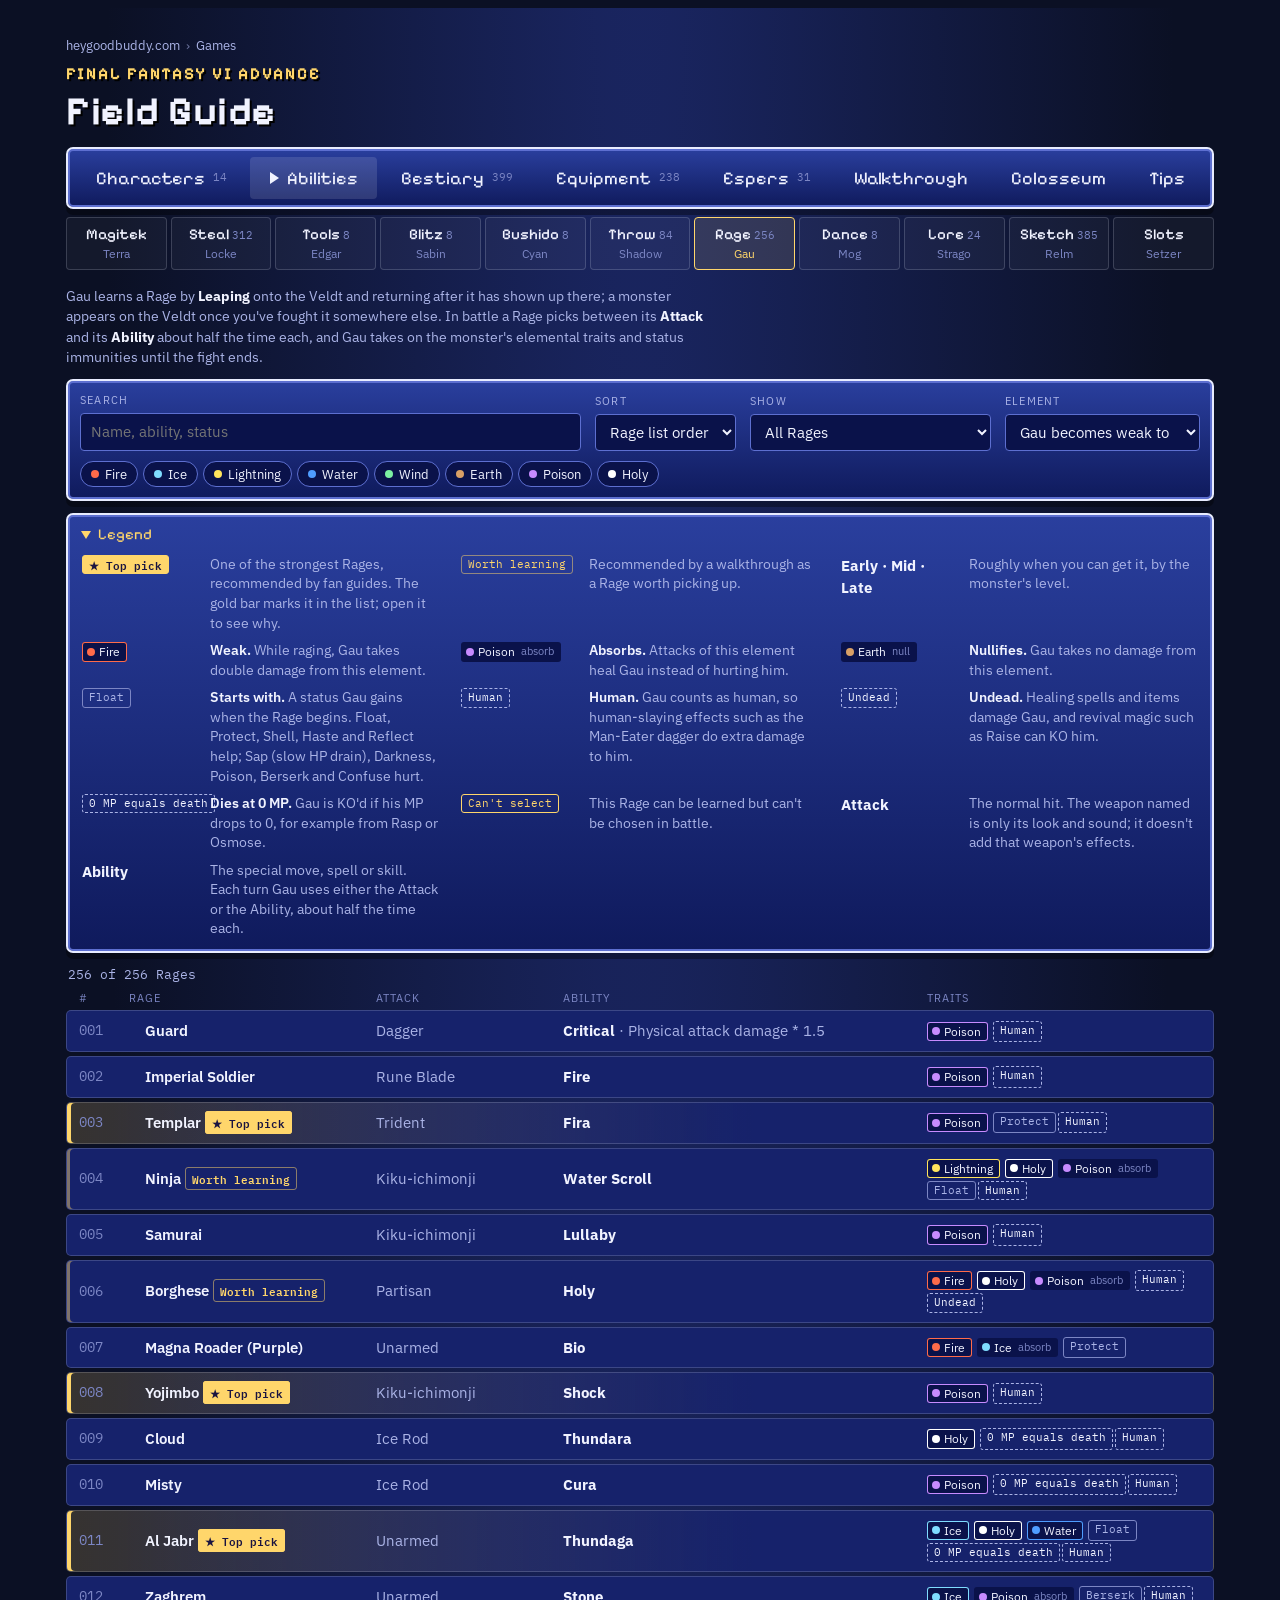
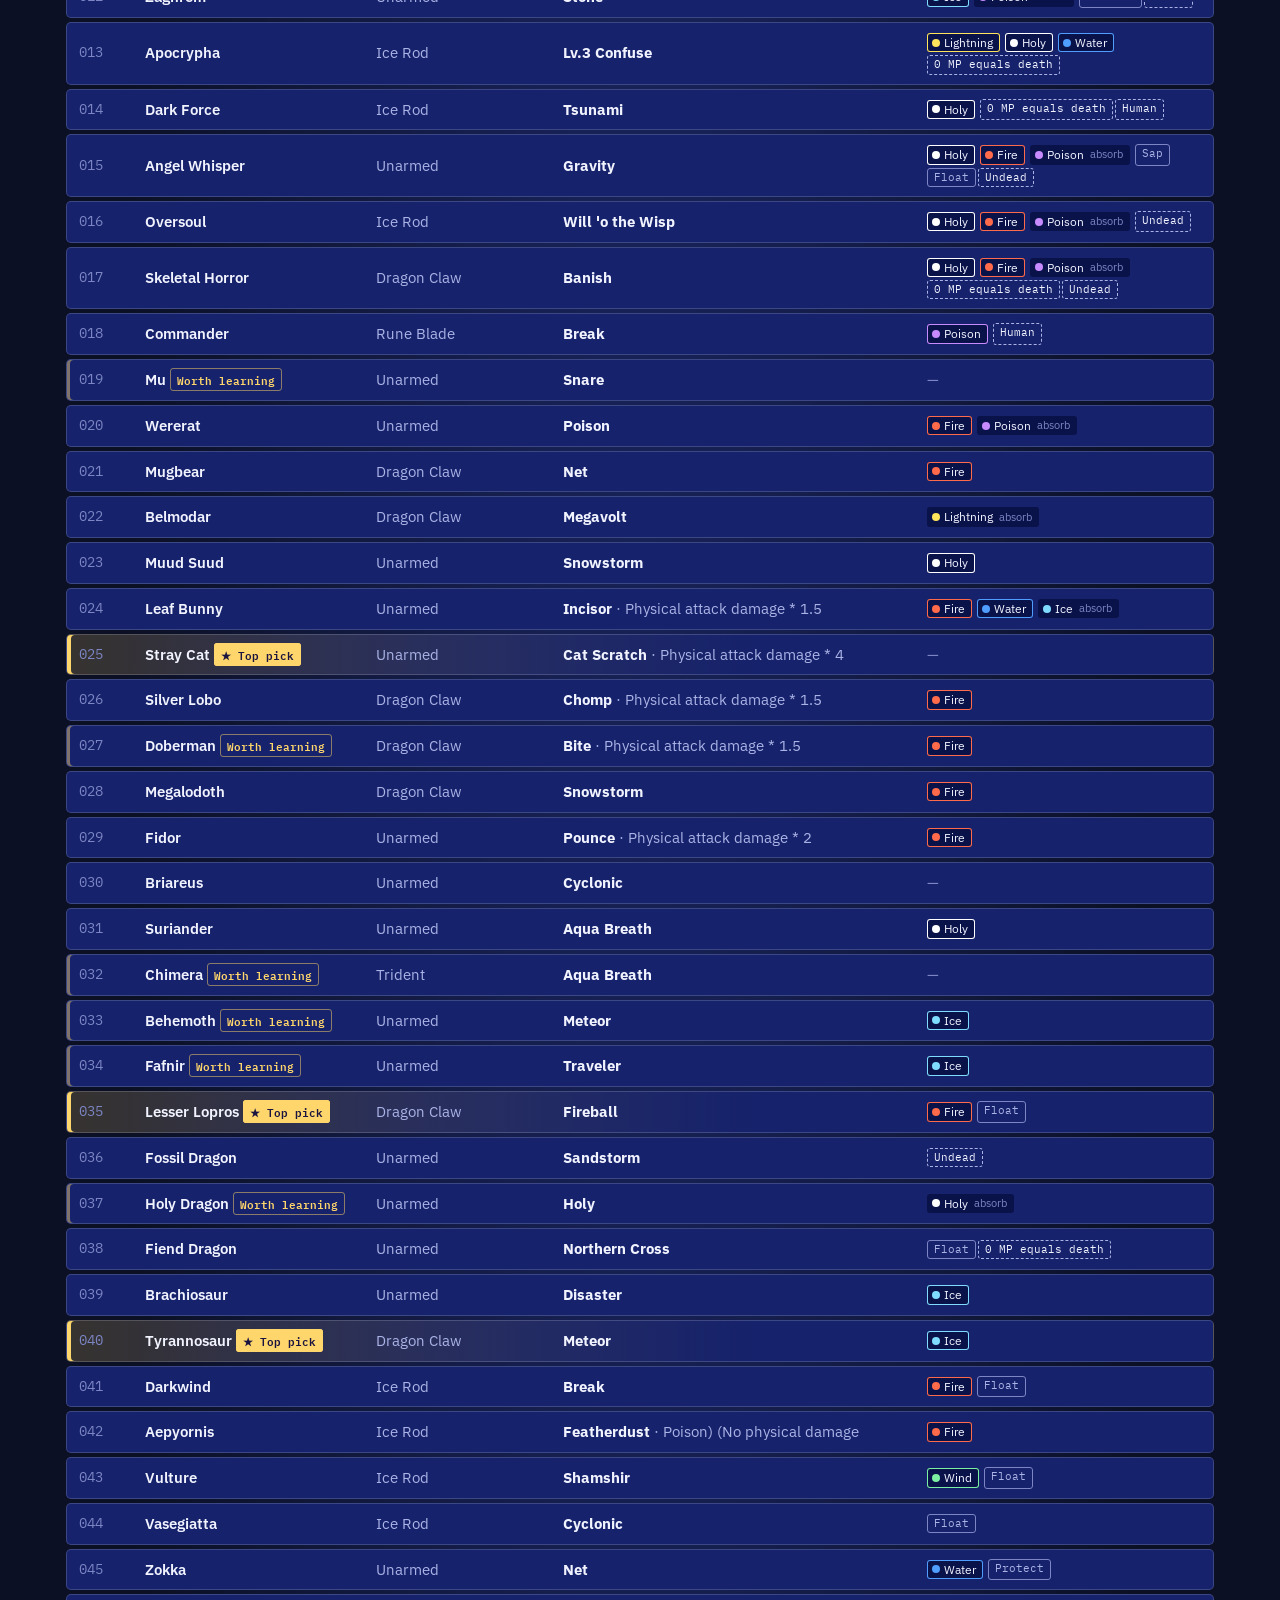
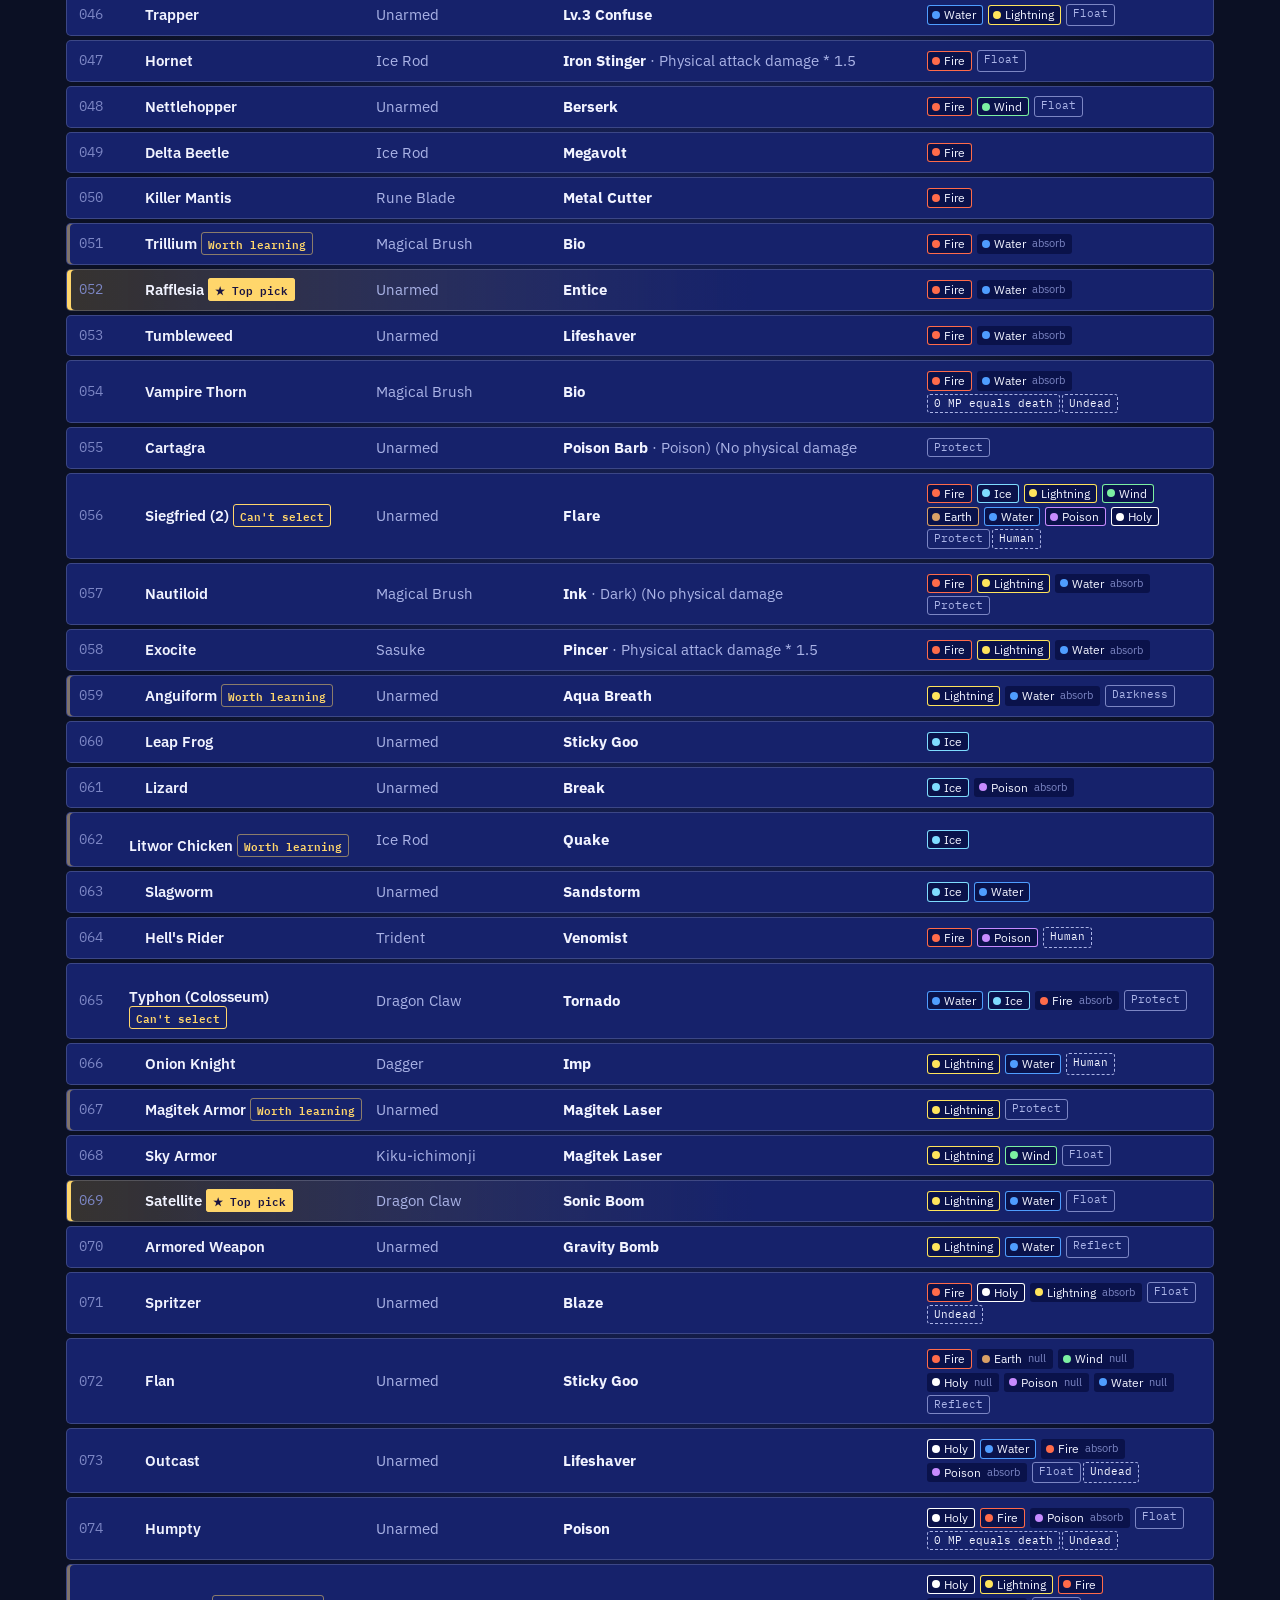
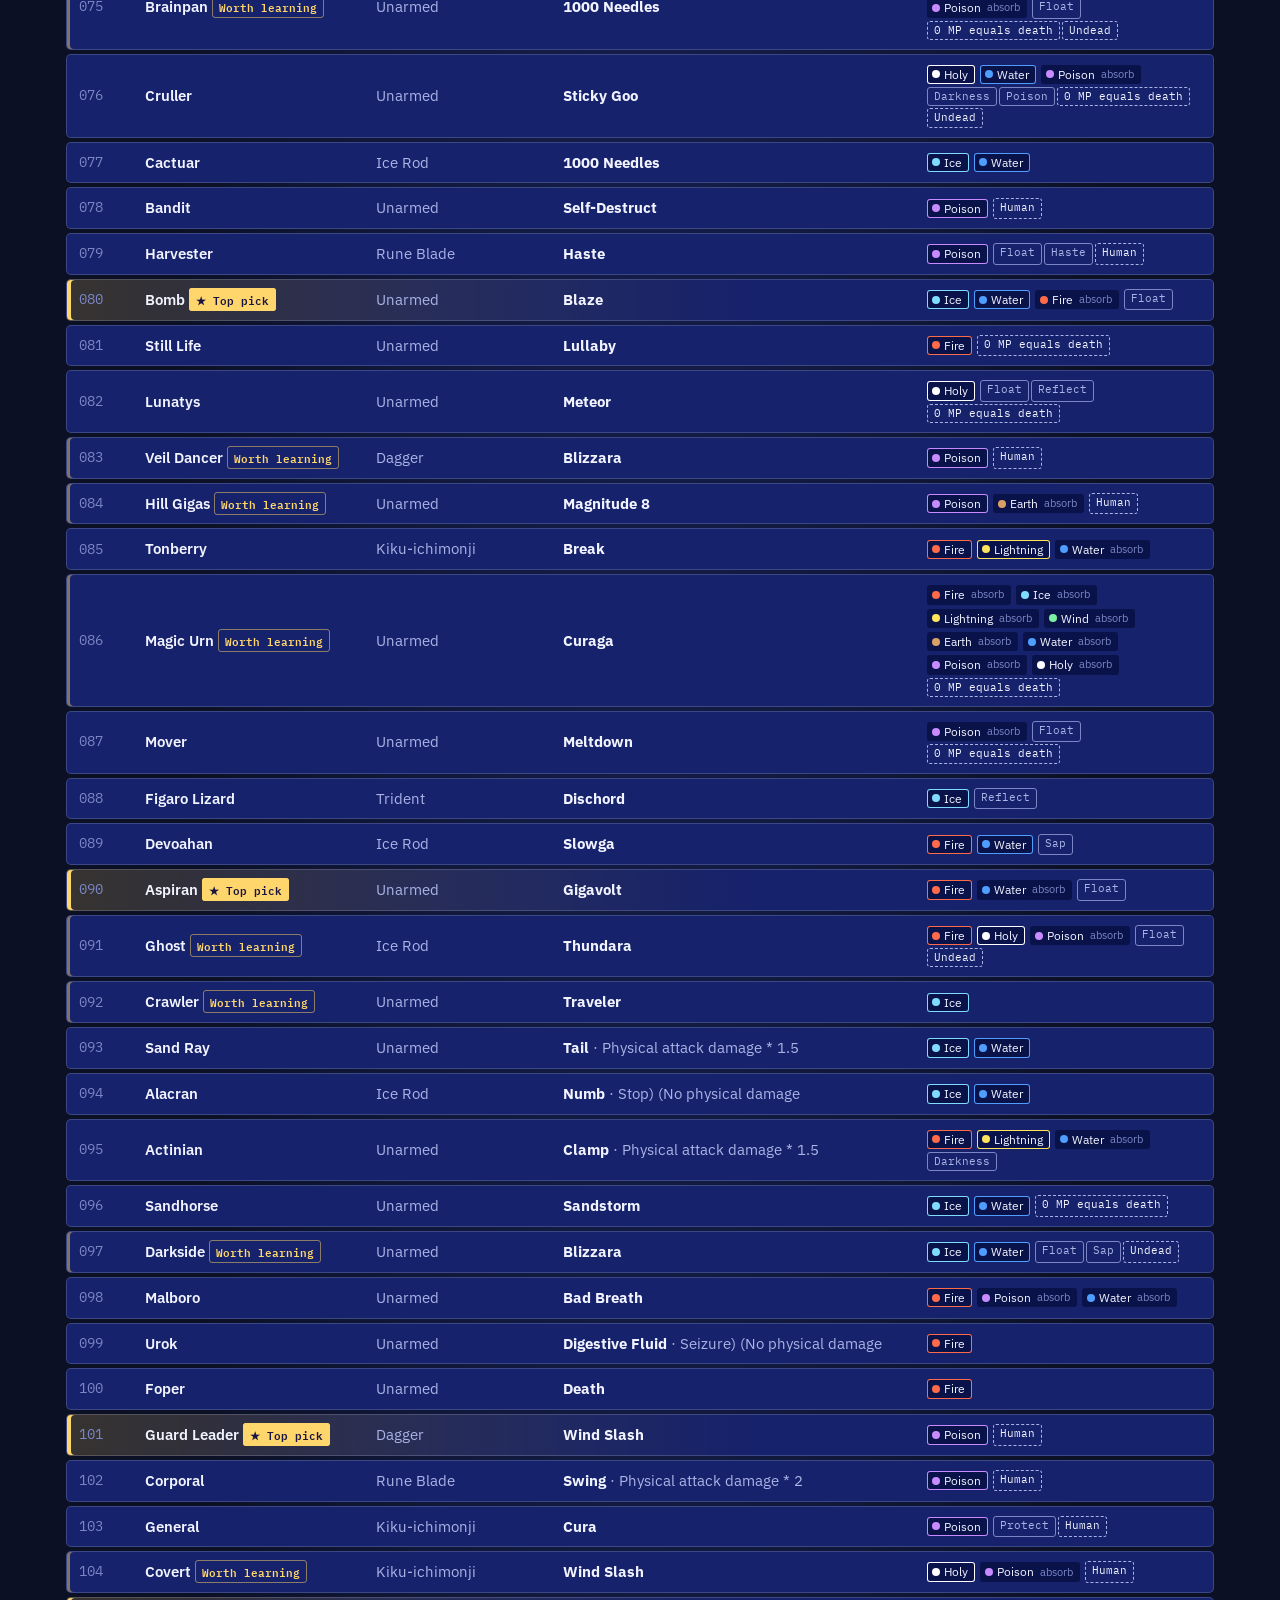
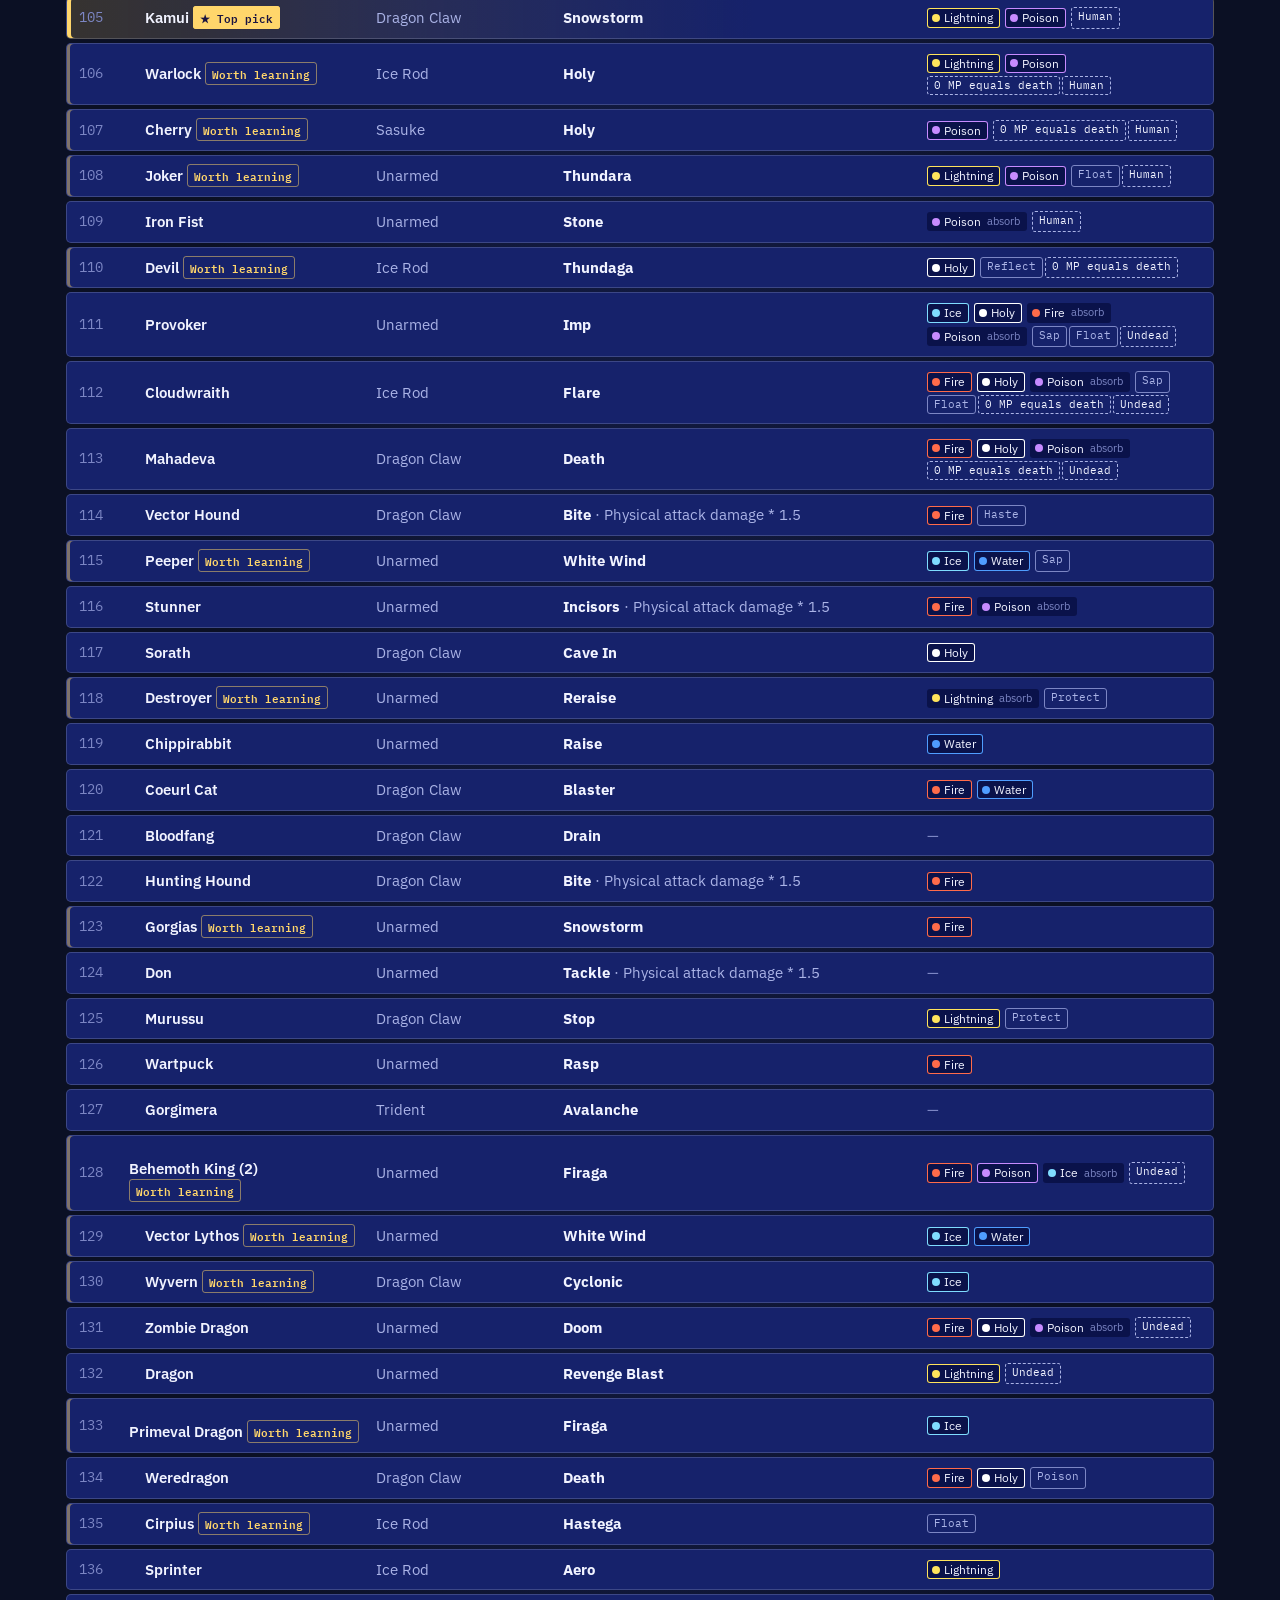
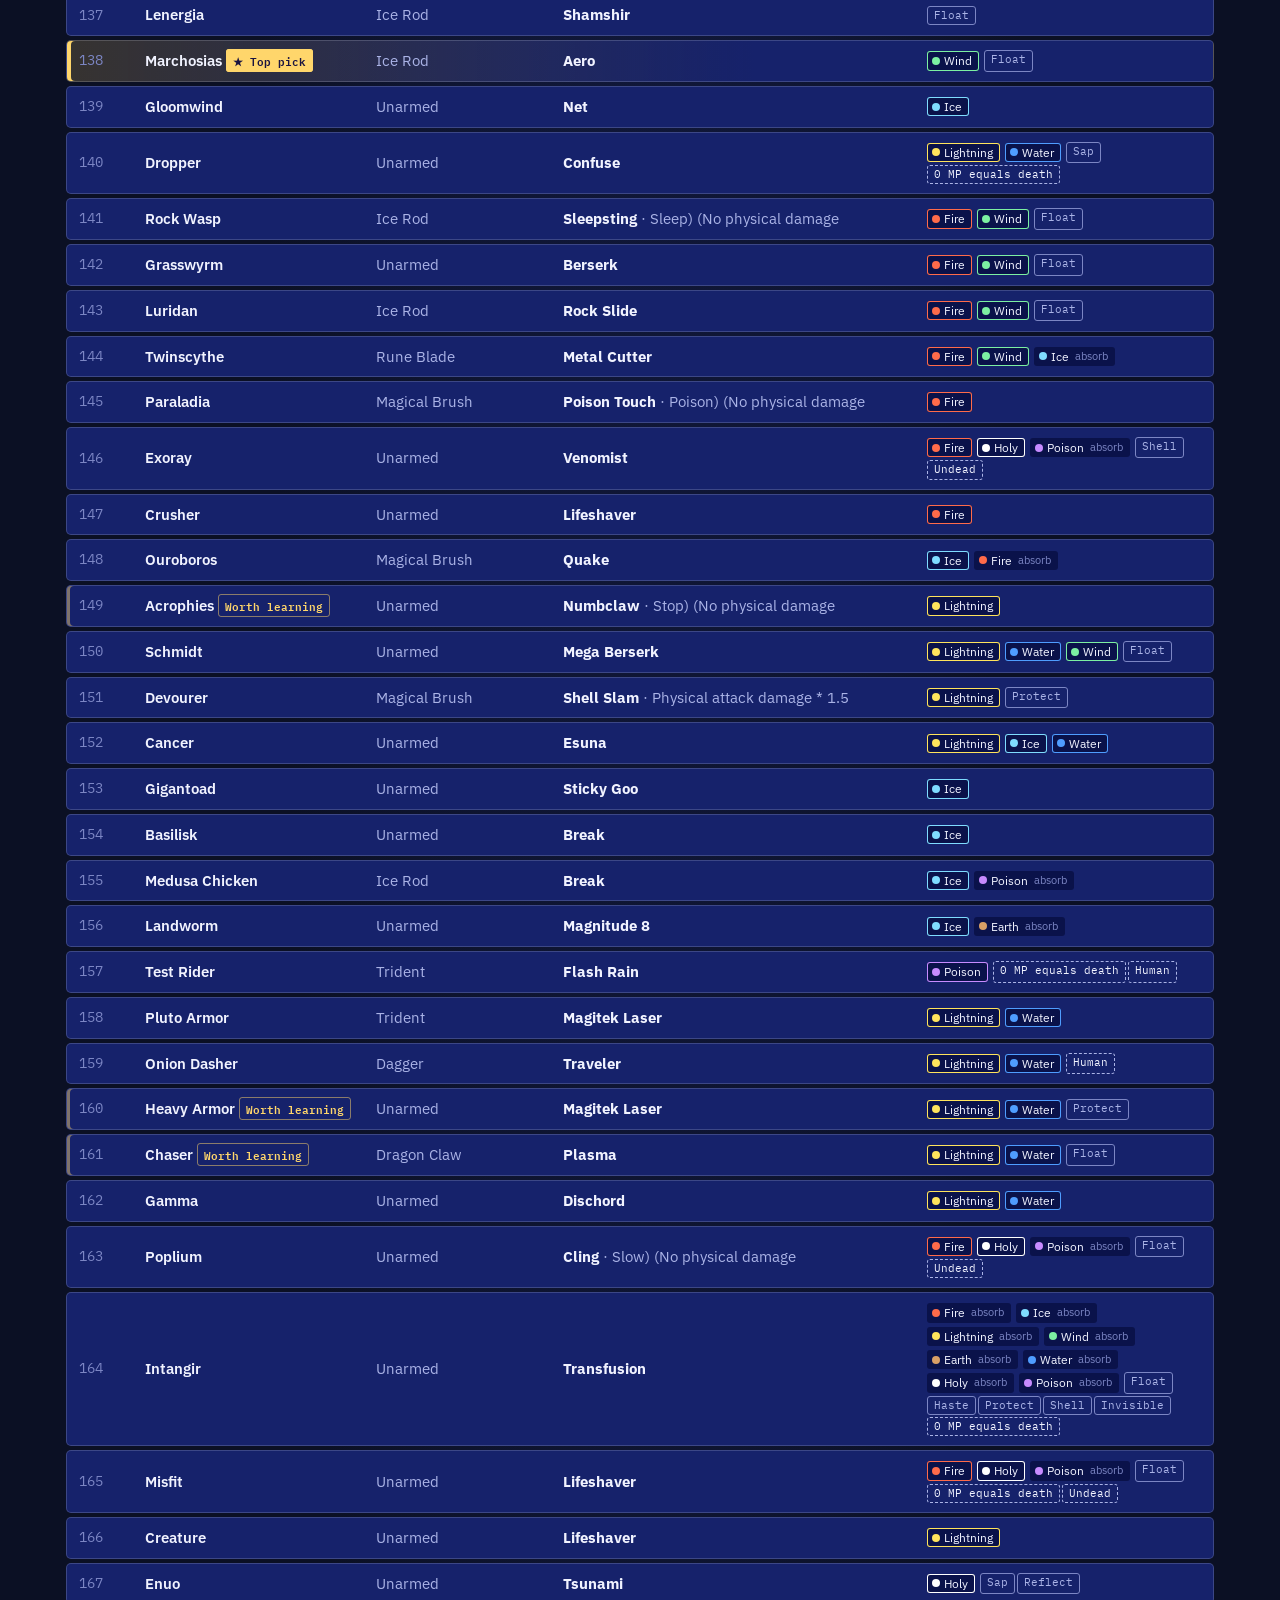
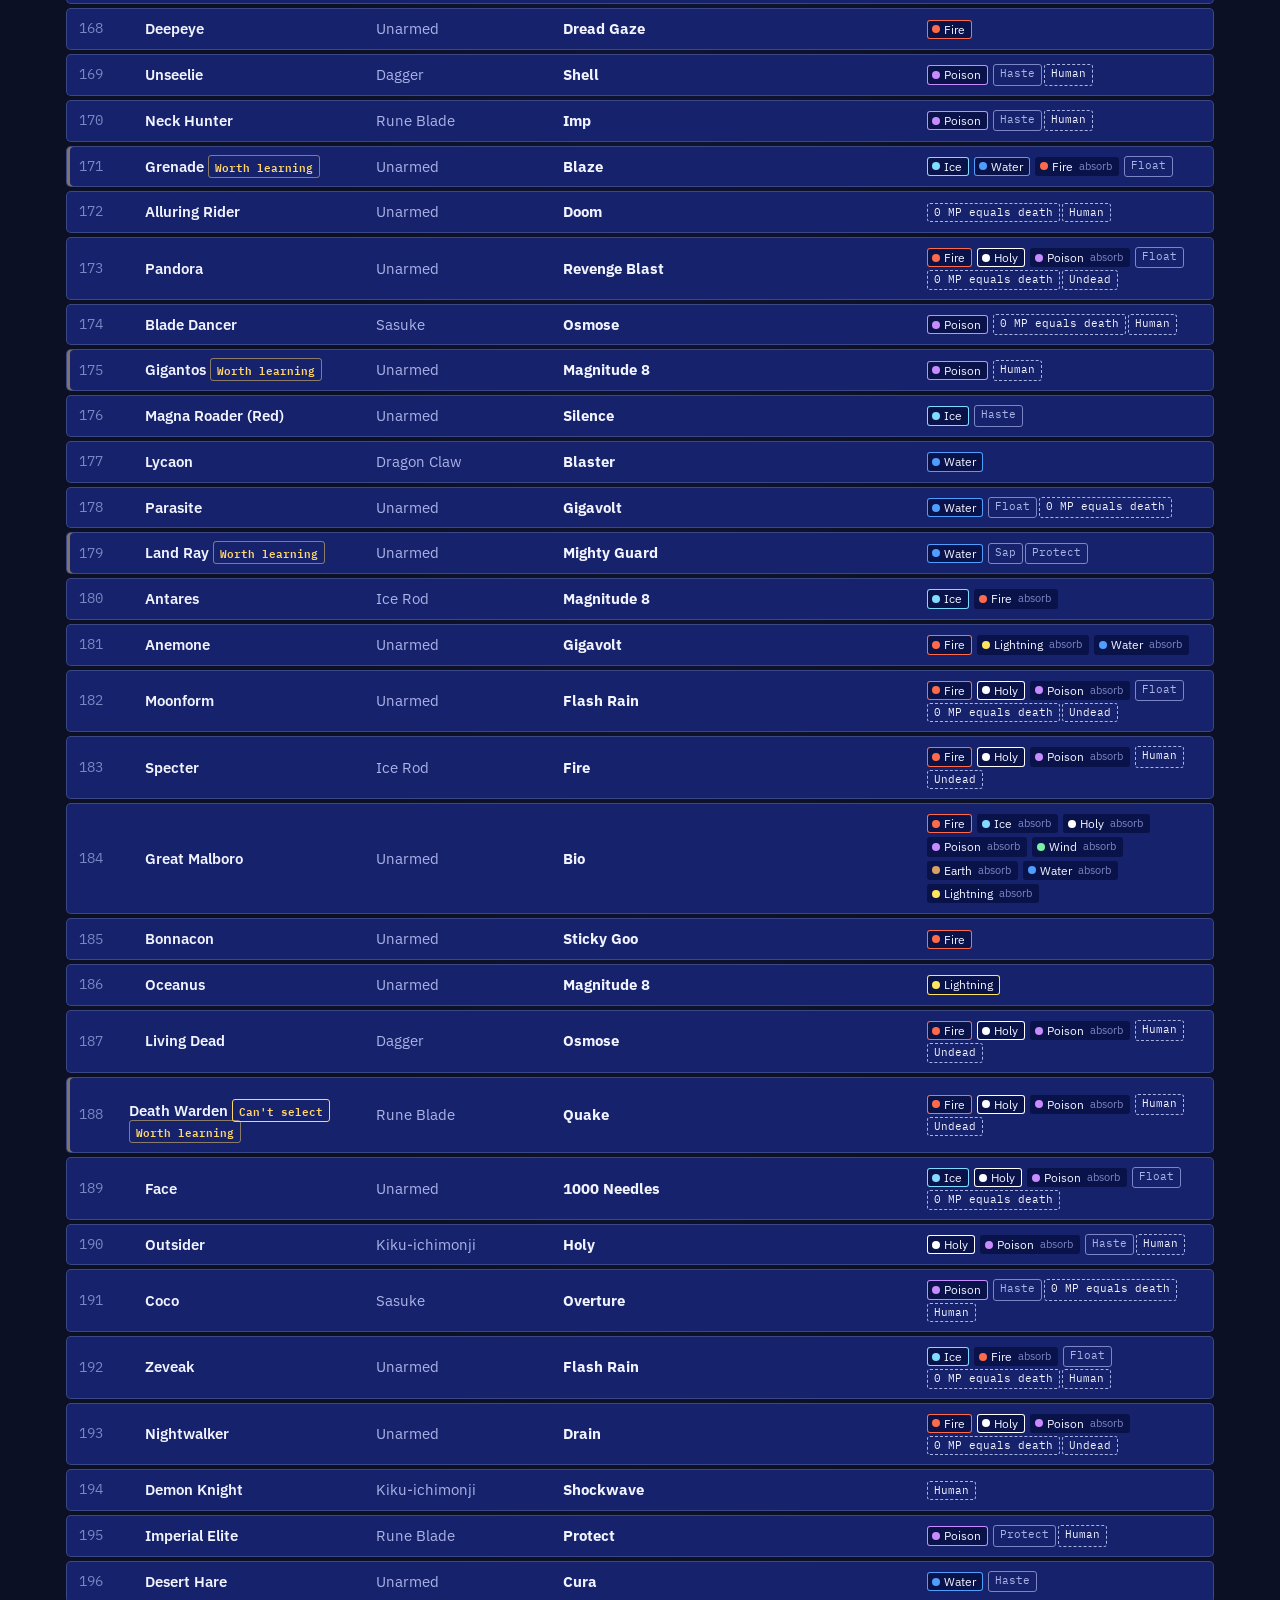
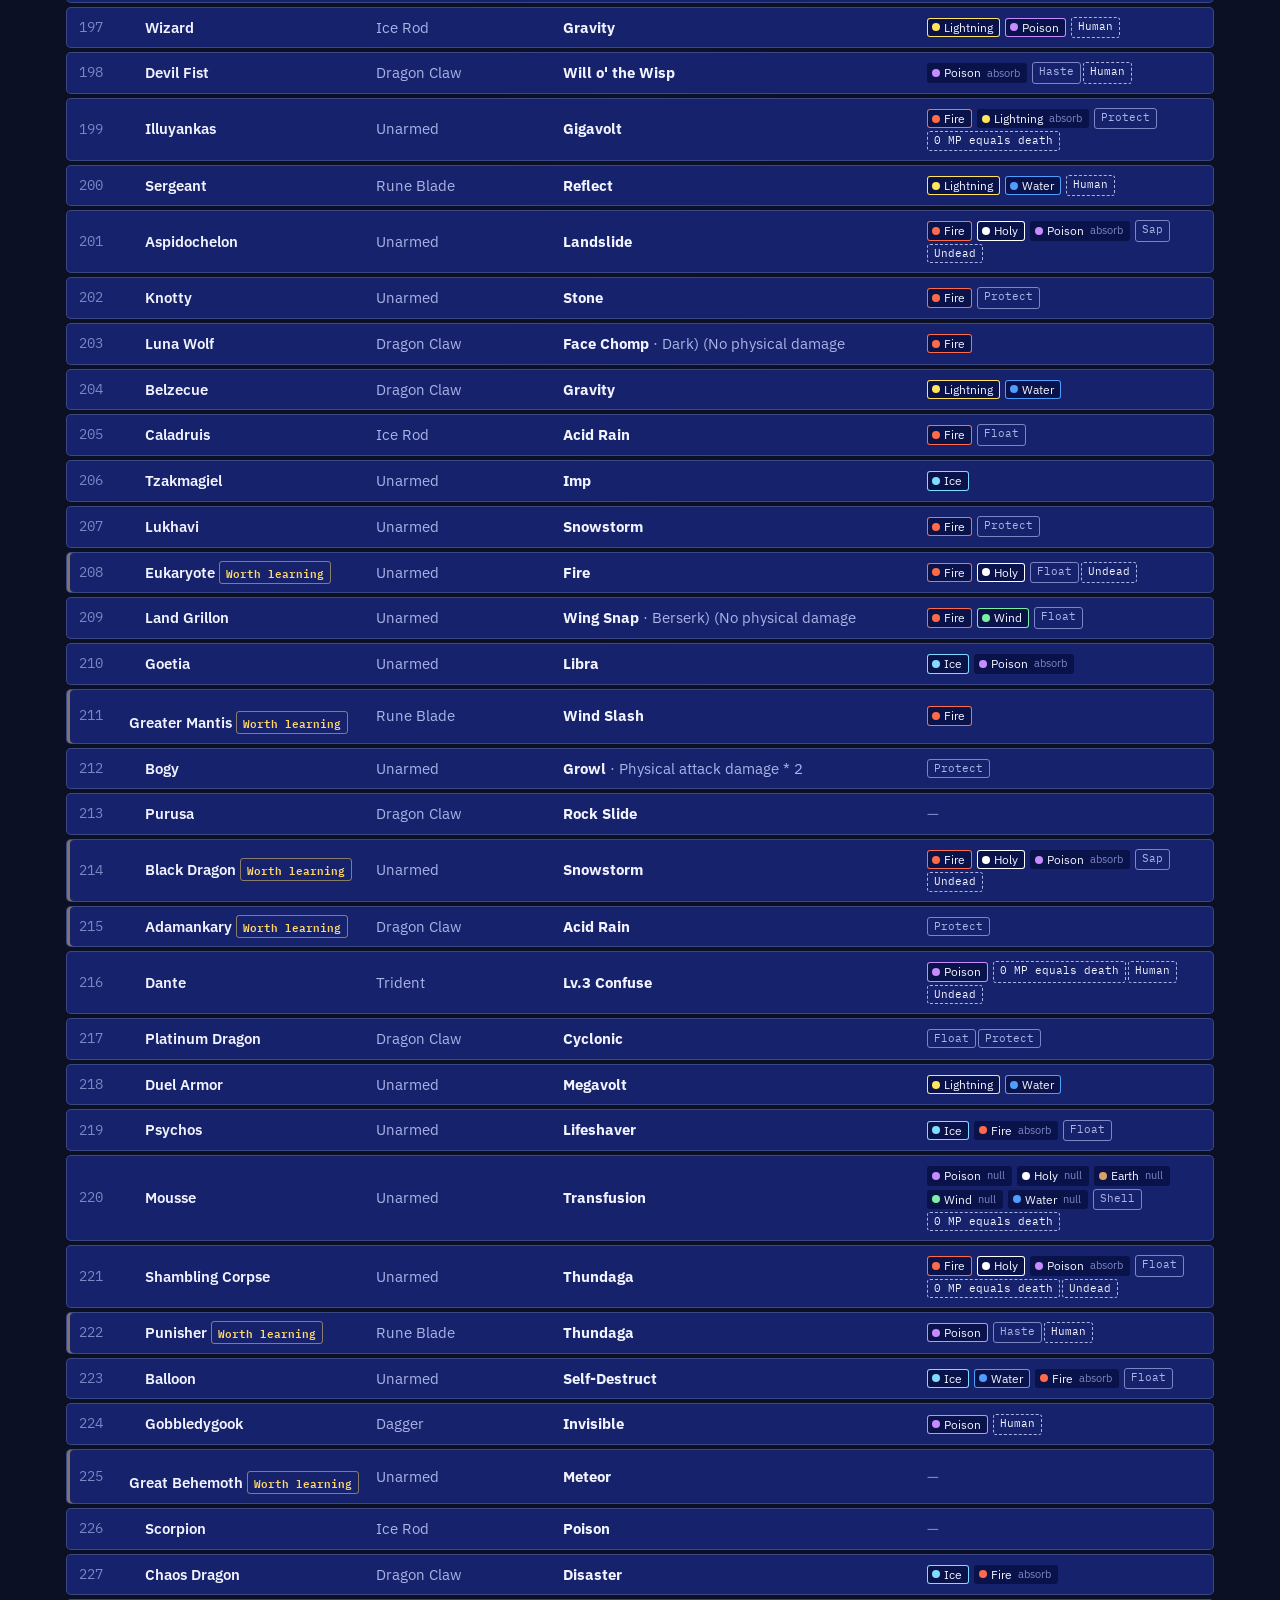
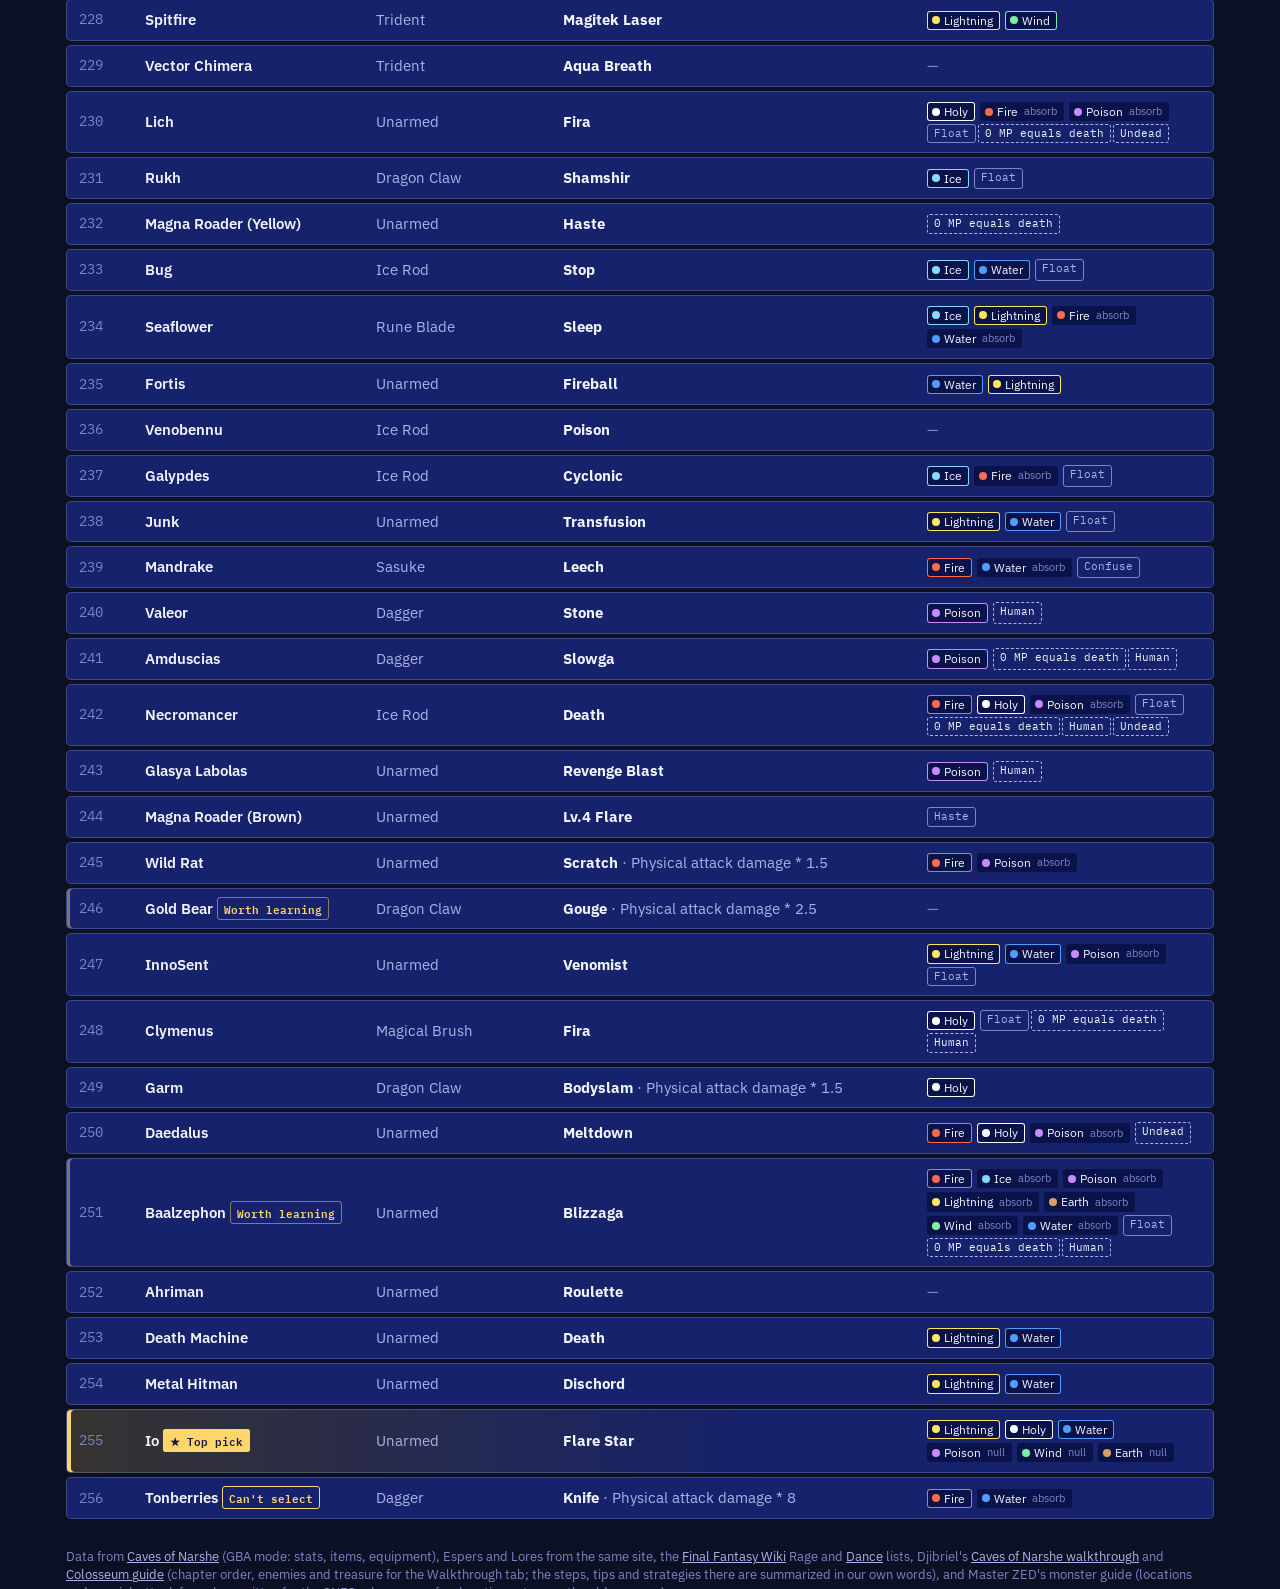
==== commit f7fad862: "Make the FF6 Advance field guide the game's page Remove the intermediary landing page: the guide is " ====
--- a/docs/games/final-fantasy-vi-advance/field-guide/index.html
+++ b/docs/games/final-fantasy-vi-advance/field-guide/index.html
@@ -2,1474 +2,11 @@
 <html lang="en">
 <head>
 <meta charset="utf-8">
-<meta name="viewport" content="width=device-width, initial-scale=1">
-<meta name="description" content="Final Fantasy VI Advance field guide: characters, abilities, bestiary, equipment, Espers, a chapter-by-chapter walkthrough, the Colosseum and tips, using the Game Boy Advance names and stats.">
-<title>FF6 Advance Field Guide</title>
-<link rel="preconnect" href="https://fonts.googleapis.com">
-<link rel="stylesheet" href="https://fonts.googleapis.com/css2?family=Pixelify+Sans:wght@500;700&family=IBM+Plex+Sans:wght@400;500;600&family=IBM+Plex+Mono:wght@400;500&display=swap">
-<style>
-.crumb{display:inline-block;font-size:13px;color:var(--ink-dim);text-decoration:none;margin-bottom:10px}.crumb:hover{color:var(--gold);text-decoration:underline}
-
-/* Layout: classic menu-window panels on a night-sky ground; one sticky tab bar, then a filter window and a list of expandable rows. */
-:root{
-  --ground:#0b1024;
-  --win-top:#2a3f9e; --win-bot:#0f1a5c;
-  --win-line:#e8ecff; --win-edge:#5d6fd0;
-  --ink:#f1f3ff; --ink-dim:#aab3e6; --ink-faint:#7c86c4;
-  --gold:#ffd66b; --row:#16226b; --row-hover:#1d2c84; --row-open:#22348f;
-  --chip:#0a124a;
-  --f-fire:#ff6b4a; --f-ice:#7fdcff; --f-lightning:#ffe45c; --f-poison:#c78bff;
-  --f-wind:#7cf0a2; --f-holy:#ffffff; --f-earth:#d9a066; --f-water:#4f9dff;
-  --display:"Pixelify Sans", "Courier New", monospace;
-  --body:"IBM Plex Sans", system-ui, sans-serif;
-  --mono:"IBM Plex Mono", ui-monospace, monospace;
-  color-scheme:dark;
-}
-*{box-sizing:border-box}
-html{background:var(--ground)}
-body{background:var(--ground) radial-gradient(ellipse at 50% -10%, #1b2766 0%, transparent 60%) no-repeat;color:var(--ink);font-family:var(--body);font-size:15px;line-height:1.45;min-height:100%}
-body::before{content:"";position:fixed;inset:0 0 auto;height:env(safe-area-inset-top,0px);z-index:10;background:var(--ground)}
-a{color:var(--gold)}
-button,input,select{font:inherit;color:inherit}
-:focus-visible{outline:2px solid var(--gold);outline-offset:2px}
-
-.wrap{max-width:1180px;margin:0 auto;padding-left:max(16px,env(safe-area-inset-left,0px));padding-right:max(16px,env(safe-area-inset-right,0px));padding-block:20px 48px}
-
-.win{background:linear-gradient(180deg,var(--win-top),var(--win-bot));border:2px solid var(--win-line);border-radius:7px;box-shadow:0 0 0 2px var(--win-edge) inset,0 6px 0 rgba(0,0,0,.35)}
-
-header.top{display:flex;flex-wrap:wrap;align-items:flex-end;justify-content:space-between;gap:12px 24px;padding-block:6px 16px}
-h1{font-family:var(--display);font-weight:700;font-size:clamp(26px,4.6vw,40px);line-height:1;margin:0;letter-spacing:.5px;text-wrap:balance;text-shadow:2px 2px 0 #000}
-h1 small{display:block;font-size:.42em;color:var(--gold);letter-spacing:2px;text-transform:uppercase;margin-bottom:8px}
-.tagline{color:var(--ink-dim);max-width:46ch;margin:0;font-size:14px}
-
-nav.tabs{position:sticky;top:env(safe-area-inset-top,0px);z-index:5;display:flex;flex-wrap:wrap;gap:4px;padding:8px;margin-bottom:14px}
-nav.tabs a{flex:1 1 auto;text-align:center;text-decoration:none;color:var(--ink);font-family:var(--display);font-size:18px;padding:8px 6px;border-radius:4px;display:flex;align-items:center;justify-content:center;gap:8px}
-nav.tabs a .cnt{font-family:var(--mono);font-size:10.5px;color:var(--ink-faint)}
-nav.tabs a[aria-current="page"]{background:rgba(255,255,255,.12)}
-nav.tabs a[aria-current="page"]::before{content:"";width:0;height:0;border-left:9px solid var(--ink);border-top:6px solid transparent;border-bottom:6px solid transparent}
-nav.tabs a:hover{background:rgba(255,255,255,.07)}
-
-.intro{color:var(--ink-dim);font-size:14px;margin:0 0 12px;max-width:80ch}
-.intro b{color:var(--ink)}
-
-.filters{padding:12px;display:flex;flex-wrap:wrap;gap:10px 14px;align-items:center;margin-bottom:12px}
-.filters label.lbl{font-size:11px;text-transform:uppercase;letter-spacing:1.2px;color:var(--ink-dim);display:block;margin-bottom:4px}
-.filters .grp{display:flex;flex-direction:column;min-width:0}
-.filters input[type=search],.filters input[type=number],.filters select{color:inherit;font:inherit;background:var(--chip);border:1px solid var(--win-edge);border-radius:4px;padding:7px 10px;min-width:0}
-.filters input[type=search]{width:min(280px,100%)}
-.filters .grow{flex:1 1 220px}
-.filters .grow input{width:100%}
-.chips{display:flex;flex-wrap:wrap;gap:5px}
-.chip{border:1px solid var(--win-edge);background:var(--chip);border-radius:999px;padding:3px 10px;font-size:12.5px;cursor:pointer;display:inline-flex;align-items:center;gap:6px}
-.chip[aria-pressed="true"]{background:var(--ink);color:#0f1a5c;border-color:var(--ink);font-weight:600}
-.chip .dot{width:8px;height:8px;border-radius:50%}
-.count{font-family:var(--mono);font-size:12.5px;color:var(--ink-dim);margin:0 0 8px 2px}
-
-.list{display:flex;flex-direction:column;gap:4px}
-.row{background:var(--row);border:1px solid rgba(232,236,255,.18);border-radius:5px}
-.row>button.head{all:unset;box-sizing:border-box;cursor:pointer;display:grid;width:100%;padding:9px 12px;gap:4px 12px;align-items:center}
-.row>button.head:hover{background:var(--row-hover)}
-.row>button.head:focus-visible{outline:2px solid var(--gold);outline-offset:-2px;border-radius:5px}
-.row.open{background:var(--row-open);border-color:var(--win-line)}
-.row .name{font-weight:600;display:flex;align-items:center;gap:8px;min-width:0}
-.row .name .cursor{width:0;height:0;border-left:8px solid var(--gold);border-top:5px solid transparent;border-bottom:5px solid transparent;opacity:0;flex:none}
-.row.open .name .cursor,.row>button.head:hover .cursor{opacity:1}
-.num{font-family:var(--mono);font-variant-numeric:tabular-nums;font-size:13.5px}
-.dim{color:var(--ink-dim)}
-.faint{color:var(--ink-faint)}
-.k{font-size:10.5px;text-transform:uppercase;letter-spacing:1px;color:var(--ink-faint);display:block}
-.badge{font-family:var(--mono);font-size:10.5px;padding:1px 6px;border-radius:3px;border:1px solid var(--gold);color:var(--gold);white-space:nowrap}
-.badge.alt{border-color:var(--ink-faint);color:var(--ink-dim)}
-
-.el{display:inline-flex;align-items:center;gap:4px;font-size:12px;padding:1px 7px 1px 5px;border-radius:3px;background:var(--chip);white-space:nowrap;margin:1px 3px 1px 0}
-.el i{width:8px;height:8px;border-radius:50%;background:var(--c,#999)}
-.el.weak{box-shadow:inset 0 0 0 1px var(--c)}
-.el.abs::after{content:"absorb";color:var(--ink-faint);font-size:10.5px;margin-left:2px}
-.el.nul::after{content:"null";color:var(--ink-faint);font-size:10.5px;margin-left:2px}
-.badge.trait{border-style:dashed;border-color:var(--ink-dim);color:var(--ink)}
-details.legend{margin:0 0 12px;padding:0 14px}
-details.legend>summary{cursor:pointer;font-family:var(--display);font-size:15px;color:var(--gold);padding:9px 0;list-style:none;display:flex;align-items:center;gap:8px}
-details.legend>summary::-webkit-details-marker{display:none}
-details.legend>summary::before{content:"";border-left:8px solid var(--gold);border-top:5px solid transparent;border-bottom:5px solid transparent;transition:transform .12s}
-details.legend[open]>summary::before{transform:rotate(90deg)}
-details.legend dl{margin:0 0 12px;display:grid;grid-template-columns:repeat(auto-fit,minmax(min(100%,300px),1fr));gap:8px 22px}
-details.legend dl>div{display:grid;grid-template-columns:118px 1fr;gap:10px;align-items:start;min-width:0}
-details.legend dt{display:flex;flex-wrap:wrap;gap:3px;align-items:flex-start}
-details.legend dd{margin:0;font-size:13.5px;color:var(--ink-dim);min-width:0}
-details.legend dd b{color:var(--ink);font-weight:600}
-.tags{display:flex;flex-wrap:wrap;gap:2px}
-
-.detail{padding:4px 14px 16px 30px;display:grid;gap:14px;grid-template-columns:repeat(auto-fit,minmax(230px,1fr));border-top:1px dashed rgba(232,236,255,.25)}
-.detail section{min-width:0}
-.detail h3{font-family:var(--display);font-weight:500;font-size:15px;color:var(--gold);margin:10px 0 6px;letter-spacing:.5px}
-.statgrid{display:grid;grid-template-columns:repeat(3,minmax(0,1fr));gap:6px 10px}
-.statgrid div{min-width:0}
-dl.kv{margin:0;display:grid;grid-template-columns:auto 1fr;gap:4px 12px;font-size:14px}
-dl.kv dt{color:var(--ink-dim)}
-dl.kv dd{margin:0;min-width:0}
-.prose{font-size:14px;margin:0;color:var(--ink)}
-.linkbtn{all:unset;cursor:pointer;color:var(--gold);text-decoration:underline;text-underline-offset:2px}
-.linkbtn:focus-visible{outline:2px solid var(--gold)}
-
-/* list column templates: one variable per list, shared by header and rows */
-.mon{--cols:minmax(0,1.5fr) 46px 84px 76px 72px minmax(0,1.1fr) minmax(0,1.5fr)}
-.rage{--cols:38px minmax(0,1.2fr) minmax(0,.9fr) minmax(0,1.8fr) minmax(0,1.4fr)}
-.eq{--cols:minmax(0,1.4fr) 104px minmax(0,1.3fr) minmax(0,1.3fr)}
-.row>button.head,.colhead{grid-template-columns:var(--cols)}
-.row>button.head>*{min-width:0;overflow-wrap:anywhere}
-.row .name{flex-wrap:wrap;row-gap:3px}
-.colhead{display:grid;gap:4px 12px;padding:0 13px 4px;font-size:10.5px;text-transform:uppercase;letter-spacing:1px;color:var(--ink-faint)}
-.r{text-align:right}
-nav.subtabs{display:flex;flex-wrap:wrap;gap:4px;margin:-6px 0 16px}
-nav.subtabs[hidden]{display:none}
-nav.subtabs a{flex:1 1 0;min-width:0;display:flex;flex-direction:column;align-items:center;gap:1px;padding:6px 4px;border-radius:4px;border:1px solid rgba(232,236,255,.18);background:rgba(255,255,255,.04);text-decoration:none;color:var(--ink)}
-nav.subtabs a b{font-family:var(--display);font-weight:500;font-size:15px;white-space:nowrap}
-nav.subtabs a .cnt{font-family:var(--mono);font-size:10.5px;color:var(--ink-faint);font-weight:400}
-nav.subtabs a .who{font-size:11.5px;color:var(--ink-faint)}
-nav.subtabs a:hover{background:rgba(255,255,255,.09)}
-nav.subtabs a[aria-current="page"]{border-color:var(--gold);background:rgba(255,213,107,.12)}
-nav.subtabs a[aria-current="page"] .who{color:var(--gold)}
-.gauge{display:flex;gap:3px;margin:8px 0 4px}
-.gauge i{flex:1;max-width:30px;height:12px;border-radius:2px;border:1px solid rgba(232,236,255,.3);background:rgba(232,236,255,.06);display:grid;place-items:center;font:600 9px var(--mono);font-style:normal;color:var(--ink-faint)}
-.gauge i.on{background:var(--gold);border-color:var(--gold);color:#1a1440}
-.reels{display:flex;gap:5px;margin:8px 0 4px}
-.reel{width:58px;height:58px;border-radius:6px;display:grid;place-items:center;text-align:center;font-family:var(--display);font-weight:700;line-height:1;background:linear-gradient(180deg,#fdfdff,#cfd5f5);color:#0f1a5c;box-shadow:inset 0 0 0 2px #0f1a5c,0 3px 0 rgba(0,0,0,.35)}
-.reel b{font-size:30px}
-.reel small{font-size:10px;letter-spacing:.3px}
-.reel.seven b{color:#d4372a;font-family:var(--mono);font-weight:700;font-size:34px}
-.reel.bar b{font-size:16px;background:#0f1a5c;color:#fff;padding:3px 5px;border-radius:2px}
-.reel.diamond b{color:#2f7de1}
-.reel.any{background:var(--chip);color:var(--ink-dim);box-shadow:inset 0 0 0 1px var(--ink-faint)}
-.esp.danger{border-color:#ff8a8a;box-shadow:inset 3px 0 0 #ff8a8a}
-.danger-tag{font-family:var(--mono);font-size:10.5px;padding:1px 6px;border-radius:3px;background:#ff8a8a;color:#2a0b12;white-space:nowrap}
-.tips-h{font-family:var(--display);font-weight:500;font-size:22px;margin:22px 0 4px}
-.tips-sub{color:var(--ink-dim);font-size:14px;margin:0 0 12px;max-width:80ch}
-.chest{display:grid;grid-template-columns:minmax(0,1fr);gap:6px;padding:10px 0;border-top:1px dashed rgba(232,236,255,.16)}
-.chest .spot{font-size:14px;display:flex;flex-wrap:wrap;gap:4px 8px;align-items:center}
-.stages{display:flex;flex-wrap:wrap;align-items:stretch;gap:4px}
-.stage{display:flex;flex-direction:column;background:var(--chip);border:1px solid rgba(232,236,255,.2);border-radius:4px;padding:4px 10px;min-width:0}
-.stage .when{font-size:10.5px;text-transform:uppercase;letter-spacing:.8px;color:var(--ink-faint)}
-.stage .what{font-weight:600}
-.stage.best{border-color:var(--gold);box-shadow:inset 0 0 0 1px var(--gold)}
-.stage.best .what{color:var(--gold)}
-.stages .arrow{align-self:center;color:var(--ink-faint);font-family:var(--display)}
-.wait{font-family:var(--mono);font-size:10.5px;padding:1px 6px;border-radius:3px;background:var(--gold);color:#1a1440;white-space:nowrap}
-.chest .tip{font-size:13px;color:var(--ink-dim)}
-.blitz .lvl{font-family:var(--mono);font-size:12px;color:var(--gold);border:1px solid var(--gold);border-radius:3px;padding:1px 7px;white-space:nowrap}
-.keys{display:flex;flex-wrap:wrap;gap:5px;align-items:center;margin:4px 0}
-.key{display:inline-grid;place-items:center;min-width:32px;height:32px;padding:0 6px;border-radius:6px;background:linear-gradient(180deg,#f1f3ff,#c5cbf0);color:#0f1a5c;font-family:var(--display);font-size:17px;font-weight:700;box-shadow:0 3px 0 #6b76b8,0 4px 0 rgba(0,0,0,.4)}
-.key.sh{border-radius:11px 11px 5px 5px;min-width:38px;font-size:15px;background:linear-gradient(180deg,#ffe7a3,#ffcf5a);box-shadow:0 3px 0 #a37b1c,0 4px 0 rgba(0,0,0,.4)}
-.key.a{border-radius:50%;width:32px;min-width:32px;background:linear-gradient(180deg,#ff9b8a,#e2584a);color:#fff;box-shadow:0 3px 0 #8a2a20,0 4px 0 rgba(0,0,0,.4)}
-.keys .then{color:var(--ink-faint);font-size:12px}
-.blitz-meta{display:flex;flex-wrap:wrap;gap:6px;align-items:center;margin:8px 0 6px}
-.blitz .eff{font-size:14px;margin:8px 0 0}
-.blitz .flav{font-size:13px;color:var(--ink-faint);font-style:italic;margin:4px 0 0}
-.blitz .easy{margin-top:8px}
-.dance-grid{display:grid;grid-template-columns:repeat(auto-fill,minmax(min(100%,420px),1fr));gap:10px;align-items:start}
-.moves{list-style:none;margin:0;padding:0;display:flex;flex-direction:column}
-.moves li{display:grid;grid-template-columns:62px minmax(0,1fr);gap:4px 12px;padding:8px 0;border-top:1px dashed rgba(232,236,255,.16)}
-.moves li.hit{background:rgba(255,214,107,.13);box-shadow:inset 3px 0 0 var(--gold);padding-left:7px}
-.odds{display:flex;flex-direction:column;gap:4px;font-family:var(--mono);font-size:13px}
-.odds b{font-weight:500}
-.pips{display:grid;grid-template-columns:repeat(16,1fr);gap:1px;width:64px}
-.pips i{height:5px;border-radius:1px;background:var(--chip)}
-.pips i.on{background:var(--gold)}
-.mv-name{font-weight:600;display:flex;flex-wrap:wrap;align-items:center;gap:4px 8px}
-.mv-desc{font-size:13px;color:var(--ink-dim);margin-top:2px}
-.kind{font-family:var(--mono);font-size:10.5px;padding:1px 6px;border-radius:3px;border:1px solid var(--ink-faint);color:var(--ink-dim);white-space:nowrap}
-.kind.heal{border-color:#7cf0a2;color:#7cf0a2}
-.kind.death{border-color:#ff8a8a;color:#ff8a8a}
-.learn-in{display:flex;flex-wrap:wrap;gap:4px;margin:6px 0 10px}
-.learn-in span{font-size:12px;background:var(--chip);border-radius:3px;padding:2px 7px;color:var(--ink-dim)}
-.sk{--cols:minmax(0,1.3fr) 46px minmax(0,1.2fr) minmax(0,1.2fr) 70px}
-.odds{font-family:var(--mono);font-size:11px;color:var(--ink-faint);margin-left:6px}
-.hit-lo{color:#ff8a8a}.hit-mid{color:var(--gold)}
-.thr{--cols:minmax(0,1.6fr) minmax(0,1fr) 100px minmax(0,1fr)}
-.stl{--cols:minmax(0,1.3fr) 46px minmax(0,1.2fr) minmax(0,1.2fr) 70px}
-.charnav{display:flex;flex-wrap:wrap;gap:4px;margin:0 0 14px}
-.charnav a{font-size:13px;padding:4px 10px;border-radius:999px;border:1px solid rgba(232,236,255,.2);text-decoration:none;color:var(--ink);background:rgba(255,255,255,.04)}
-.charnav a:hover{background:rgba(255,255,255,.1)}
-.char h2 .cls{font-family:var(--sans,inherit);font-size:13px;color:var(--ink-faint);font-weight:400;margin-left:8px}
-.char .statgrid{grid-template-columns:repeat(5,minmax(0,1fr));margin:8px 0}
-.char h3{font-size:11px;letter-spacing:.8px;text-transform:uppercase;color:var(--gold);margin:12px 0 4px;font-weight:600}
-.char .cmdrow{display:flex;flex-wrap:wrap;gap:6px;align-items:center;margin:8px 0 2px}
-.char .cmd{font-family:var(--display);font-size:14px;padding:3px 10px;border-radius:4px;border:1px solid var(--gold);color:var(--gold);background:none;cursor:pointer}
-.char span.cmd{cursor:default}
-.lvtable{display:grid;grid-template-columns:52px 1fr 52px 1fr;gap:2px 10px;font-size:14px}
-.lvtable .num{color:var(--ink-faint)}
-@media (max-width:820px){.char .statgrid{grid-template-columns:repeat(3,minmax(0,1fr))}.lvtable{grid-template-columns:52px 1fr}}
-.badge.best{background:var(--gold);color:#1a1440;border-color:var(--gold);font-weight:600}
-.badge.good{border-color:rgba(255,213,107,.5);color:var(--gold);background:none}
-.row.rage.top{box-shadow:inset 4px 0 0 var(--gold);background:linear-gradient(90deg,rgba(255,213,107,.18),var(--row) 60%)}
-.row.rage.good{box-shadow:inset 3px 0 0 rgba(255,213,107,.45)}
-.lore{--cols:72px minmax(0,1fr) minmax(0,.9fr) minmax(0,2fr) 128px}
-.who-list{display:flex;flex-direction:column;gap:6px;margin:0;padding:0;list-style:none}
-.who-list li{display:grid;grid-template-columns:minmax(0,1fr) auto;gap:2px 10px;font-size:14px;padding-bottom:6px;border-bottom:1px dashed rgba(232,236,255,.14)}
-.who-list li .loc{grid-column:1/-1;font-size:12.5px;color:var(--ink-faint)}
-.world{font-family:var(--mono);font-size:11px;padding:1px 6px;border-radius:3px;white-space:nowrap}
-.world.wob{background:#2f6b4a;color:#e6fff0}
-.world.wor{background:#7a3047;color:#ffe6ee}
-/* espers */
-.esp-grid{display:grid;grid-template-columns:repeat(auto-fill,minmax(min(100%,330px),1fr));gap:10px;align-items:start}
-.esp{background:var(--row);border:1px solid rgba(232,236,255,.18);border-radius:6px;padding:12px 14px 14px;min-width:0}
-.esp h2{font-family:var(--display);font-weight:500;font-size:21px;margin:0;display:flex;flex-wrap:wrap;align-items:center;gap:6px 10px;line-height:1.1}
-.esp .sum{font-size:13.5px;margin:6px 0 2px}
-.esp .where{font-size:12.5px;color:var(--ink-faint);margin:0 0 10px}
-.bonus{font-family:var(--mono);font-size:11.5px;padding:2px 7px;border-radius:3px;background:var(--gold);color:#1a1440;font-weight:500;white-space:nowrap}
-.bonus.none{background:transparent;color:var(--ink-faint);border:1px solid var(--ink-faint)}
-table.spells{width:100%;border-collapse:collapse;font-size:14px}
-table.spells th{font-weight:400;font-size:10.5px;text-transform:uppercase;letter-spacing:1px;color:var(--ink-faint);text-align:left;padding:0 0 4px}
-table.spells td{padding:5px 0;border-top:1px dashed rgba(232,236,255,.16);vertical-align:middle}
-table.spells td.mp{width:44px;text-align:right;padding-right:14px;font-family:var(--mono);color:var(--ink-dim);font-size:13px}
-table.spells td.rt{width:118px}
-table.spells tr.hit td{background:rgba(255,214,107,.13)}
-table.spells tr.hit td:first-child{box-shadow:inset 3px 0 0 var(--gold);padding-left:7px}
-.rate{display:flex;align-items:center;gap:8px}
-.rate b{font-family:var(--mono);font-weight:500;width:30px;text-align:right;font-size:13px}
-.rate .bar{flex:1;height:6px;border-radius:3px;background:var(--chip);overflow:hidden}
-.rate .bar i{display:block;height:100%;background:var(--gold)}
-.finder{padding:12px 14px;margin-bottom:12px}
-.finder h3{font-family:var(--display);font-weight:500;font-size:16px;color:var(--gold);margin:0 0 8px}
-.finder ol{margin:0;padding:0;list-style:none;display:flex;flex-wrap:wrap;gap:6px}
-.finder li{background:var(--chip);border-radius:4px;padding:4px 10px;font-size:13.5px}
-.finder li b{font-family:var(--mono);color:var(--gold);margin-left:6px}
-.row>button.head>.r,.colhead>.r{padding-right:20px}
-@media (max-width:820px){.row>button.head>.r{padding-right:0}}
-
-.empty{padding:28px;text-align:center;color:var(--ink-dim)}
-footer{margin-top:28px;font-size:12.5px;color:var(--ink-faint)}
-footer a{color:var(--ink-dim)}
-
-@media (max-width:820px){
-  .colhead{display:none}
-  .row>button.head{grid-template-columns:repeat(2,minmax(0,1fr))}
-  .row .head>.name{grid-column:1/-1;order:-1}
-  .row .head>.mlab::before{content:attr(data-k);display:block;font-size:10px;letter-spacing:1px;text-transform:uppercase;color:var(--ink-faint)}
-  .row .head>.r{text-align:left}
-  .row .head>.hide-sm{display:none}
-  .detail{padding-left:14px}
-  nav.tabs{display:grid;grid-template-columns:repeat(3,minmax(0,1fr));gap:2px;padding:6px}
-  nav.tabs a{font-size:12px;padding:9px 1px;gap:4px;letter-spacing:0}
-  nav.subtabs{display:grid;grid-template-columns:repeat(4,minmax(0,1fr));gap:3px}
-  nav.subtabs[hidden]{display:none}
-  nav.subtabs a{padding:5px 1px}
-  nav.subtabs a b{font-size:11.5px}
-  nav.subtabs a .cnt{display:none}
-  nav.subtabs a .who{font-size:10.5px}
-  nav.tabs a[aria-current="page"]::before{display:none}
-  nav.tabs a .cnt{display:none}
-}/* Walkthrough */
-.row.wt>button.head{grid-template-columns:58px minmax(0,1fr) auto}
-.row.wt .head .num{font-family:var(--mono);color:var(--ink-dim);font-size:13px}
-.row.wt .head .name{font-weight:600;display:block}
-.row.wt .head .tags{display:flex;flex-wrap:wrap;gap:4px;justify-content:flex-end}
-.badge.miss{border-color:#ff8a8a;color:#ff8a8a}
-.badge.boss{border-color:var(--ink);color:var(--ink)}
-.badge.gau{border-color:#ffb35c;color:#ffb35c}
-.wt-body{display:grid;gap:10px;max-width:86ch}
-.wt-steps{margin:0;padding-left:20px}
-.wt-steps li{margin:3px 0}
-.wt-box{--k:var(--gold);border:1px solid var(--k);border-left-width:4px;border-radius:6px;padding:8px 12px;background:color-mix(in srgb,var(--k) 9%,transparent)}
-.wt-box .k{display:block;font-family:var(--display);font-size:13px;letter-spacing:.6px;text-transform:uppercase;color:var(--k);margin-bottom:2px}
-.wt-box.miss{--k:#ff8a8a}.wt-box.get{--k:var(--gold)}.wt-box.side{--k:#7cf0a2}.wt-box.tip{--k:#7fdcff}.wt-box.gau{--k:#ffb35c}.wt-box.lore{--k:#c78bff}.wt-box.route{--k:#ff8ad8}.wt-box.chest{--k:#5ee0c8;display:block}.chest-area{font-family:var(--display);font-size:14px;color:var(--ink);margin:8px 0 2px}.chest-list{list-style:none;margin:2px 0 0;padding:0;display:grid;grid-template-columns:1fr;gap:4px}.chest-list li{display:block;font-size:14px;padding:1px 0;line-height:1.45}.chest-list .ab{color:var(--ink-dim);font-size:13px}.chest-list .ab::before{content:" — ";color:var(--ink-faint)}.chest-list .it .badge{margin-left:4px;font-size:10px;text-decoration:none}.wt-box.veldt{border-width:2px;border-left-width:6px}.wt-box details{margin-top:8px}.wt-box summary{cursor:pointer;color:var(--k);font-size:13.5px}
-.wt-box .linkbtn{color:inherit;text-decoration-color:var(--k)}
-.wt-bosses{display:grid;grid-template-columns:repeat(auto-fill,minmax(min(100%,330px),1fr));gap:10px}
-.wt-boss{background:var(--chip);border:1px solid var(--win-edge);border-top:3px solid #ff8a8a;border-radius:6px;padding:10px 12px}
-.wt-boss h4{margin:0 0 4px;font-family:var(--display);font-weight:500;font-size:18px;display:flex;gap:8px;align-items:baseline;flex-wrap:wrap}
-.wt-boss h4 small{font-family:var(--mono);font-size:12px;color:var(--ink-dim)}
-.wt-boss dl{display:grid;grid-template-columns:auto 1fr;gap:3px 10px;margin:6px 0;font-size:13.5px}
-.wt-boss dt{color:var(--ink-faint);font-size:11px;text-transform:uppercase;letter-spacing:1px;padding-top:2px}
-.wt-boss dd{margin:0}
-.wt-boss p{margin:6px 0 0;font-size:14px}
-.wt-list{display:flex;flex-wrap:wrap;gap:4px 12px;margin:2px 0 0;padding:0;list-style:none}
-.wt-list li{font-size:14px}
-.wt-list .ab{color:var(--ink-dim);font-size:12.5px}
-.wt-meta{font-size:13px;color:var(--ink-dim)}
-.wt-meta b{color:var(--ink-faint);font-weight:500;text-transform:uppercase;letter-spacing:1px;font-size:11px;margin-right:6px}
-.wt-meta .linkbtn{color:var(--ink-dim)}
-@media (max-width:820px){
-  nav.tabs{grid-template-columns:repeat(4,minmax(0,1fr))}
-  .row.wt>button.head{grid-template-columns:44px minmax(0,1fr)}
-  .row.wt .head .name{grid-column:auto;order:0}
-  .row.wt .head .tags{grid-column:2;justify-content:flex-start}
-}
-.colo-card h2.colo-trade{display:flex;flex-wrap:wrap;align-items:center;gap:6px 8px;font-size:17px}
-.colo-card h2 .arrow,.colo-row .arrow{color:var(--ink-faint)}
-.colo-card h2 .prize .linkbtn{color:var(--gold)}
-.colo-card.top{border-color:var(--gold);box-shadow:inset 3px 0 0 var(--gold)}
-.colo-card .eff{margin:6px 0 0;font-size:14px}
-.colo-card .eff b{color:var(--ink-dim);font-weight:600}
-.colo-row{display:grid;grid-template-columns:1fr 1fr 1fr;gap:4px 12px;padding:7px 12px;border-top:1px solid rgba(255,255,255,.06);font-size:14px;align-items:center}
-.colo-row.colo-head{font-size:11px;text-transform:uppercase;letter-spacing:1.2px;color:var(--ink-faint);border-top:0}
-.colo-row.pick{background:rgba(255,214,107,.07)}
-.colo-row .star{color:var(--gold);margin-right:6px}
-.colo-row .linkbtn{color:var(--ink);text-decoration-color:var(--ink-faint)}
-.colo-row .dim .linkbtn{color:var(--ink-dim)}
-@media (max-width:620px){.colo-row{grid-template-columns:1fr 1fr;font-size:13.5px}.colo-row>span:nth-child(2){grid-column:1/-1;order:3;font-size:12.5px}.colo-row.colo-head>span:nth-child(2){display:none}}
-.eqpop:focus{outline:none}
-.eqpop{position:absolute;z-index:50;width:min(360px,calc(100vw - 32px));background:var(--row);border:2px solid var(--win-line);border-radius:8px;box-shadow:0 0 0 2px var(--win-edge),0 12px 32px rgba(0,0,0,.55);padding:12px 14px 14px;font-size:14px;max-height:min(70vh,520px);overflow:auto}
-.eqpop.sheet{position:fixed;left:16px;right:16px;bottom:16px;top:auto;width:auto;max-height:65vh}
-.eqpop .pop-head{display:flex;align-items:center;gap:8px;margin-bottom:8px}
-.eqpop h2{font-family:var(--display);font-size:18px;margin:0;color:var(--gold);font-weight:500}
-.eqpop .pop-x{margin-left:auto;background:none;border:0;color:var(--ink-dim);font-size:16px;cursor:pointer;padding:2px 6px;border-radius:4px}
-.eqpop .pop-x:hover{color:var(--ink);background:var(--row-hover)}
-.eqpop .pop-stats{display:flex;flex-wrap:wrap;gap:4px 14px;margin-bottom:6px;font-size:13.5px}
-.eqpop .k{font-family:var(--mono);font-size:11px;text-transform:uppercase;letter-spacing:1px;color:var(--ink-faint)}
-.eqpop .pop-flags{margin:0 0 6px;color:var(--ink-dim);font-size:13px}
-.eqpop .pop-note{margin:0 0 6px;line-height:1.45}
-.eqpop .pop-note.dim{color:var(--ink-dim)}
-.eqpop .pop-loc{display:grid;grid-template-columns:auto 1fr;gap:3px 10px;margin:8px 0 0;padding-top:8px;border-top:1px solid rgba(255,255,255,.1);font-size:13.5px}
-.eqpop .pop-loc dt{color:var(--ink-faint)}
-.eqpop .pop-loc dd{margin:0;display:flex;flex-wrap:wrap;gap:3px 4px;align-items:center}
-.eqpop .pop-open{margin-top:12px;width:100%;background:var(--chip);color:var(--gold);border:1px solid var(--gold);border-radius:5px;padding:7px 10px;font:inherit;font-weight:600;cursor:pointer}
-.eqpop .pop-open:hover{background:var(--row-hover)}
-.eqpop .pop-btns{display:flex;gap:8px}.eqpop .pop-btns .pop-open{flex:1 1 0;width:auto;white-space:nowrap}
-.glitch-grid{max-width:86ch}
-.esp.glitch h2 .badge{font-size:10.5px;margin-left:6px;vertical-align:middle}
-.esp.glitch h3{font-family:var(--display);font-weight:500;font-size:15px;color:var(--gold);margin:14px 0 4px}
-.esp.glitch .eff{margin:0;font-size:14.5px}
-.glitch-steps,.glitch-notes{margin:4px 0 0;padding-left:22px;font-size:14.5px;display:grid;gap:5px}
-.glitch-steps li::marker{color:var(--gold);font-family:var(--mono);font-size:13px}
-.glitch-notes li::marker{color:var(--ink-faint)}
-.game-q{font-style:italic;color:var(--ink-dim)}
-@media (prefers-reduced-motion:no-preference){
-  .row.open .detail{animation:drop .14s ease-out}
-  @keyframes drop{from{opacity:.4;transform:translateY(-3px)}to{opacity:1;transform:none}}
-}
-</style>
+<title>Final Fantasy VI Advance Field Guide</title>
+<link rel="canonical" href="../">
+<meta http-equiv="refresh" content="0; url=../">
 </head>
 <body>
-
-
-<div class="wrap">
-  <header class="top">
-    <div><a class="crumb" href="../">← heygoodbuddy.com · Final Fantasy VI Advance</a><h1><small>Final Fantasy VI Advance</small>Field Guide</h1></div>
-    <p class="tagline">Every playable character and their special ability, the full bestiary, all equipment and Espers, and story tips, using the Game Boy Advance names and stats.</p>
-  </header>
-
-  <nav class="tabs win" aria-label="Sections">
-    <a href="#characters" data-view="characters">Characters <span class="cnt" id="c-chars"></span></a>
-    <a href="#rages" data-view="abilities" id="tab-abilities">Abilities</a>
-    <a href="#bestiary" data-view="bestiary">Bestiary <span class="cnt" id="c-bestiary"></span></a>
-    <a href="#equipment" data-view="equipment">Equipment <span class="cnt" id="c-equipment"></span></a>
-    <a href="#espers" data-view="espers">Espers <span class="cnt" id="c-espers"></span></a>
-    <a href="#walkthrough" data-view="walkthrough">Walkthrough</a>
-    <a href="#colosseum" data-view="colosseum">Colosseum</a>
-    <a href="#tips" data-view="tips">Tips</a>
-  </nav>
-  <nav class="subtabs" id="subtabs" aria-label="Character abilities" hidden>
-    <a href="#magitek" data-view="magitek"><b>Magitek</b><span class="who">Terra</span></a>
-    <a href="#steal" data-view="steal"><b>Steal <span class="cnt" id="c-steal"></span></b><span class="who">Locke</span></a>
-    <a href="#tools" data-view="tools"><b>Tools <span class="cnt" id="c-tools"></span></b><span class="who">Edgar</span></a>
-    <a href="#blitzes" data-view="blitzes"><b>Blitz <span class="cnt" id="c-blitzes"></span></b><span class="who">Sabin</span></a>
-    <a href="#bushido" data-view="bushido"><b>Bushido <span class="cnt" id="c-bushido"></span></b><span class="who">Cyan</span></a>
-    <a href="#throw" data-view="throw"><b>Throw <span class="cnt" id="c-throw"></span></b><span class="who">Shadow</span></a>
-    <a href="#rages" data-view="rages"><b>Rage <span class="cnt" id="c-rages"></span></b><span class="who">Gau</span></a>
-    <a href="#dances" data-view="dances"><b>Dance <span class="cnt" id="c-dances"></span></b><span class="who">Mog</span></a>
-    <a href="#lores" data-view="lores"><b>Lore <span class="cnt" id="c-lores"></span></b><span class="who">Strago</span></a>
-    <a href="#sketch" data-view="sketch"><b>Sketch <span class="cnt" id="c-sketch"></span></b><span class="who">Relm</span></a>
-    <a href="#slots" data-view="slots"><b>Slots</b><span class="who">Setzer</span></a>
-  </nav>
-
-  <main id="view"></main>
-
-  <footer>
-    Data from <a href="https://www.cavesofnarshe.com/ff6/" target="_blank" rel="noopener">Caves of Narshe</a> (GBA mode: stats, items, equipment),
-    Espers and Lores from the same site, the <a href="https://finalfantasy.fandom.com/wiki/Rage_(Final_Fantasy_VI_command)" target="_blank" rel="noopener">Final Fantasy Wiki</a> Rage and <a href="https://finalfantasy.fandom.com/wiki/Dance_(Final_Fantasy_VI)" target="_blank" rel="noopener">Dance</a> lists, Djibriel's <a href="https://www.cavesofnarshe.com/ff6/walkthrough.php" target="_blank" rel="noopener">Caves of Narshe walkthrough</a> and <a href="https://www.cavesofnarshe.com/ff6/colosseum-guide.php" target="_blank" rel="noopener">Colosseum guide</a> (chapter order, enemies and treasure for the Walkthrough tab; the steps, tips and strategies there are summarized in our own words), and Master ZED's monster guide (locations and special-attack formulas, written for the SNES release, so a few location notes use the older names).
-  </footer>
-</div>
-
-<script id="data" type="application/json">{"monsters":[{"name":"Abaddon","bestiary":266,"type":"Undead, Humanoid","level":71,"hp":25000,"mp":8000,"gil":0,"exp":5000,"str":30,"mag":30,"evade":0,"def":160,"mdef":180,"mevade":0,"steal":{"common":"Hi-Ether"},"drop":{"common":"Lich Ring"},"statusImmune":["Poison","Imp","Petrify","Death","Silence","Confusion","Sleep","Slow","Stop"],"elemImmune":[],"elemAbsorb":["Poison"],"elemWeak":["Fire","Holy"],"lores":[],"cmdImmune":"","morph":{"items":[],"rate":""},"loc":"","gba":true,"speed":null,"info":"","sketch":[["Attack",null],["Sharpened Claw",null]]},{"name":"Abyss Worm","bestiary":373,"type":"","level":91,"hp":34000,"mp":60000,"gil":0,"exp":5000,"str":23,"mag":10,"evade":0,"def":180,"mdef":150,"mevade":0,"steal":{"common":"Elixir"},"drop":{"common":"Phoenix Down"},"statusImmune":["Darkness","Poison","Imp","Petrify","Death","Silence","Berserk","Confusion","Sleep","Slow","Stop"],"elemImmune":["Fire","Lightning","Poison","Wind","Earth","Water"],"elemAbsorb":["Ice"],"elemWeak":["Holy"],"lores":[],"cmdImmune":"Control","morph":{"items":[],"rate":""},"loc":"","gba":true,"speed":null,"info":"","sketch":[["Attack",null],["Magnitude 8",null]]},{"name":"Acrophies","bestiary":28,"type":"","level":11,"hp":145,"mp":10,"gil":115,"exp":90,"str":13,"mag":10,"evade":0,"def":50,"mdef":150,"mevade":0,"steal":{"common":"Potion","rare":"Eye Drops"},"drop":{},"statusImmune":["Imp"],"elemImmune":[],"elemAbsorb":[],"elemWeak":["Lightning"],"lores":[],"cmdImmune":"","morph":{"items":["Antidote","Green Cherry","Eye Drops","Gold Needle"],"rate":"128/256","pack":[["Antidote",1],["Green Cherry",1],["Eye Drops",1],["Gold Needle",1]]},"loc":"Cave of Figaro (World of Balance, during/after Locke scenario)","gba":false,"speed":30,"info":"","sketch":[["Attack",75],["Numbclaw",25]]},{"name":"Actinian","bestiary":52,"type":"","level":12,"hp":230,"mp":98,"gil":125,"exp":57,"str":13,"mag":10,"evade":0,"def":100,"mdef":150,"mevade":0,"steal":{"common":"Hi-Potion"},"drop":{},"statusImmune":["Imp","Silence","Berserk","Confusion","Sleep"],"elemImmune":[],"elemAbsorb":["Water"],"elemWeak":["Fire","Lightning"],"lores":[],"cmdImmune":"","morph":{"items":["Antidote","Green Cherry","Eye Drops","Gold Needle"],"rate":"255/256","pack":[["Antidote",1],["Green Cherry",1],["Eye Drops",1],["Gold Needle",1]]},"loc":"Serpent Trench","gba":false,"speed":35,"info":"","sketch":[["Aqua Breath",75],["Clamp",25]]},{"name":"Adamankary","bestiary":101,"type":"","level":24,"hp":1305,"mp":50,"gil":189,"exp":1450,"str":22,"mag":10,"evade":0,"def":225,"mdef":45,"mevade":0,"steal":{"common":"Golden Shield"},"drop":{},"statusImmune":["Petrify","Death","Confusion"],"elemImmune":[],"elemAbsorb":[],"elemWeak":[],"lores":[],"cmdImmune":"","morph":{"items":["Dried Meat"],"rate":"128/256","pack":[["Dried Meat",4]]},"loc":"Esper Mountain cave (near Thamasa, World of Balance)","gba":false,"speed":40,"info":"Critical Hits if Imp","sketch":[["Blaster",75],["Claw",25]]},{"name":"Aepyornis","bestiary":33,"type":"","level":11,"hp":290,"mp":30,"gil":135,"exp":108,"str":12,"mag":10,"evade":0,"def":80,"mdef":150,"mevade":0,"steal":{"common":"Eye Drops","rare":"Hi-Potion"},"drop":{"common":"Hi-Potion"},"statusImmune":["Imp"],"elemImmune":[],"elemAbsorb":[],"elemWeak":["Fire"],"lores":[],"cmdImmune":"","morph":{"items":["Antidote","Green Cherry","Eye Drops","Gold Needle"],"rate":"255/256","pack":[["Antidote",1],["Green Cherry",1],["Eye Drops",1],["Gold Needle",1]]},"loc":"World of Balance (plains/forests around Imperial Camp, Doma, Gau's father's house)","gba":false,"speed":30,"info":"Critical Hits if Imp","sketch":[["Attack",75],["Featherdust",25]]},{"name":"Ahriman","bestiary":259,"type":"","level":51,"hp":10000,"mp":300,"gil":0,"exp":2820,"str":11,"mag":17,"evade":0,"def":110,"mdef":145,"mevade":0,"steal":{"common":"Earring"},"drop":{},"statusImmune":["Imp","Petrify","Death"],"elemImmune":[],"elemAbsorb":[],"elemWeak":[],"lores":["Doom","Roulette"],"cmdImmune":"","morph":{"items":["Lich Ring","Cursed Ring","Thornlet"],"rate":"32/256","pack":[["Lich Ring",2],["Cursed Ring",1],["Thornlet",1]]},"loc":"Kefka's Tower (Gold Drgn's room, 2nd party)","gba":false,"speed":30,"info":"Human, Can't Suplex","sketch":[["Roulette",75],["Doom",25]]},{"name":"Air Force","bestiary":302,"type":"","level":25,"hp":8000,"mp":750,"gil":0,"exp":0,"str":10,"mag":12,"evade":0,"def":150,"mdef":120,"mevade":0,"steal":{"common":"Elixir"},"drop":{"common":"Princess Ring"},"statusImmune":["Darkness","Poison","Imp","Petrify","Death","Silence","Berserk","Confusion","Sleep","Slow","Stop"],"elemImmune":[],"elemAbsorb":[],"elemWeak":["Lightning","Water"],"lores":[],"cmdImmune":"Control","morph":{"items":[],"rate":""},"loc":"Floating Continent (falling off airship after Chupon/Ultros battle)","gba":false,"speed":35,"info":"Can't Suplex, Can't Run, Can't Control","sketch":[["Attack",75],["Hit",25]]},{"name":"Al Jabr","bestiary":206,"type":"Humanoid","level":39,"hp":2722,"mp":180,"gil":485,"exp":890,"str":13,"mag":10,"evade":0,"def":110,"mdef":145,"mevade":30,"steal":{},"drop":{},"statusImmune":["Imp","Petrify","Silence","Berserk","Sleep"],"elemImmune":[],"elemAbsorb":[],"elemWeak":["Ice","Holy","Water"],"lores":[],"cmdImmune":"","morph":{"items":["Antidote","Green Cherry","Eye Drops","Gold Needle"],"rate":"255/256","pack":[["Antidote",1],["Green Cherry",1],["Eye Drops",1],["Gold Needle",1]]},"loc":"Cyan's Dream","gba":false,"speed":34,"info":"Dies if MP = 0, Human, Can't Suplex","sketch":[["Spinning Umbrella",75],["Thundaga",25]]},{"name":"Alacran","bestiary":10,"type":"","level":6,"hp":87,"mp":15,"gil":94,"exp":37,"str":20,"mag":10,"evade":0,"def":80,"mdef":135,"mevade":0,"steal":{"common":"Potion"},"drop":{"common":"Potion"},"statusImmune":[],"elemImmune":[],"elemAbsorb":[],"elemWeak":["Ice","Water"],"lores":[],"cmdImmune":"","morph":{"items":["Eye Drops","Antidote","Green Cherry","Gold Needle"],"rate":"255/256","pack":[["Eye Drops",1],["Antidote",1],["Green Cherry",1],["Gold Needle",1]]},"loc":"World of Balance (Figaro desert, desert near Kohlingen, Imperial Camp desert)","gba":false,"speed":30,"info":"","sketch":[["Attack",75],["Numb",25]]},{"name":"Alluring Rider","bestiary":211,"type":"","level":40,"hp":1200,"mp":330,"gil":531,"exp":1323,"str":13,"mag":10,"evade":0,"def":125,"mdef":150,"mevade":0,"steal":{},"drop":{},"statusImmune":["Darkness","Poison","Imp","Petrify","Silence","Berserk","Sleep","Slow","Stop"],"elemImmune":[],"elemAbsorb":[],"elemWeak":[],"lores":["Doom","Lv. ? Holy","Roulette"],"cmdImmune":"","morph":{"items":["Angel Ring","Safety Bit","Guard Bracelet"],"rate":"32/256","pack":[["Angel Ring",2],["Safety Bit",1],["Guard Bracelet",1]]},"loc":"Cyan's Dream","gba":false,"speed":30,"info":"Dies if MP = 0, Human","sketch":[["Doom",75],["Sap Seed",25]]},{"name":"Amduscias","bestiary":203,"type":"Humanoid","level":43,"hp":4452,"mp":270,"gil":526,"exp":1727,"str":13,"mag":11,"evade":0,"def":105,"mdef":150,"mevade":0,"steal":{"common":"Dagger","rare":"Swordbreaker"},"drop":{},"statusImmune":["Darkness","Poison","Imp","Petrify","Berserk","Confusion","Sleep"],"elemImmune":[],"elemAbsorb":[],"elemWeak":["Poison"],"lores":[],"cmdImmune":"","morph":{"items":["Potion","Potion","Potion","Miracle Shoes"],"rate":"32/256","pack":[["Potion",3],["Miracle Shoes",1]]},"loc":"Triangle Island cave (inside Zone Eater)","gba":false,"speed":39,"info":"Dies if MP = 0, Human","sketch":[["Slowga",75],["Booty Shake",25]]},{"name":"Anemone","bestiary":191,"type":"","level":33,"hp":2000,"mp":100,"gil":550,"exp":1000,"str":10,"mag":10,"evade":0,"def":115,"mdef":145,"mevade":0,"steal":{},"drop":{"common":"Green Cherry"},"statusImmune":["Darkness","Imp","Berserk","Confusion","Sleep"],"elemImmune":[],"elemAbsorb":["Lightning","Water"],"elemWeak":["Fire"],"lores":[],"cmdImmune":"","morph":{"items":["Antidote","Green Cherry","Eye Drops","Gold Needle"],"rate":"128/256","pack":[["Antidote",1],["Green Cherry",1],["Eye Drops",1],["Gold Needle",1]]},"loc":"Narshe (Umaro's Cave)","gba":false,"speed":33,"info":"","sketch":[["Imp",100]]},{"name":"Angel Whisper","bestiary":43,"type":"Undead","level":12,"hp":230,"mp":90,"gil":125,"exp":42,"str":12,"mag":10,"evade":0,"def":95,"mdef":150,"mevade":0,"steal":{"common":"Hi-Potion"},"drop":{"common":"Gold Needle"},"statusImmune":["Darkness","Poison","Imp","Petrify","Silence","Berserk","Sleep"],"elemImmune":[],"elemAbsorb":["Poison"],"elemWeak":["Fire","Holy"],"lores":[],"cmdImmune":"","morph":{"items":["Antidote"],"rate":"255/256","pack":[["Antidote",4]]},"loc":"Phantom Train","gba":false,"speed":30,"info":"Undead, Can't Suplex","sketch":[["Gravity",75],["Graviga",25]]},{"name":"Angler Whelk","bestiary":314,"type":"","level":19,"hp":9230,"mp":1600,"gil":1000,"exp":0,"str":53,"mag":10,"evade":0,"def":160,"mdef":195,"mevade":0,"steal":{},"drop":{"common":"Dragon Claws"},"statusImmune":["Darkness","Poison","Imp","Silence","Berserk","Confusion","Sleep","Slow","Stop"],"elemImmune":[],"elemAbsorb":["Ice","Lightning","Water"],"elemWeak":["Fire"],"lores":["1000 Needles"],"cmdImmune":"Control","morph":{"items":[],"rate":""},"loc":"Daryl's Tomb (inside treasure chest near save point)","gba":false,"speed":30,"info":"Dies if MP = 0, Can't Suplex, Can't Control","sketch":[["Attack",75],["Special attack",25]]},{"name":"Angler Whelk (Head)","bestiary":315,"type":"","level":31,"hp":9845,"mp":1600,"gil":1000,"exp":0,"str":75,"mag":7,"evade":0,"def":80,"mdef":150,"mevade":0,"steal":{},"drop":{"common":"Dragon Claws"},"statusImmune":["Poison","Imp","Berserk","Confusion"],"elemImmune":["Poison"],"elemAbsorb":["Ice","Lightning","Water"],"elemWeak":["Fire"],"lores":[],"cmdImmune":"Control","morph":{"items":[],"rate":""},"loc":"Daryl's Tomb (treasure chest near save point)","gba":false,"speed":35,"info":"Name Hidden, Can't Suplex, Can't Control","sketch":[["Attack",75],["Special attack",25]]},{"name":"Anguiform","bestiary":50,"type":"","level":13,"hp":315,"mp":150,"gil":358,"exp":96,"str":14,"mag":6,"evade":0,"def":80,"mdef":150,"mevade":0,"steal":{"common":"Hi-Potion"},"drop":{"common":"Phoenix Down"},"statusImmune":["Imp"],"elemImmune":[],"elemAbsorb":["Water"],"elemWeak":["Lightning"],"lores":[],"cmdImmune":"","morph":{"items":["Tent","Teleport Stone","Phoenix Down","Holy Water"],"rate":"128/256","pack":[["Tent",1],["Teleport Stone",1],["Phoenix Down",1],["Holy Water",1]]},"loc":"Serpent Trench","gba":false,"speed":25,"info":"","sketch":[["Aqua Breath",75],["Garrote",25]]},{"name":"Antares","bestiary":90,"type":"","level":20,"hp":480,"mp":15,"gil":270,"exp":290,"str":20,"mag":10,"evade":0,"def":120,"mdef":130,"mevade":0,"steal":{"common":"Antidote","rare":"Hi-Potion"},"drop":{"common":"Antidote"},"statusImmune":["Darkness","Silence","Confusion","Imp","Berserk","Sleep"],"elemImmune":[],"elemAbsorb":["Fire"],"elemWeak":["Ice"],"lores":[],"cmdImmune":"","morph":{"items":["Eye Drops","Antidote","Green Cherry","Gold Needle"],"rate":"255/256","pack":[["Eye Drops",1],["Antidote",1],["Green Cherry",1],["Gold Needle",1]]},"loc":"Cave to the Sealed Gate","gba":false,"speed":35,"info":"","sketch":[["Magnitude 8",75],["Dreamstinger",25]]},{"name":"Apocrypha","bestiary":108,"type":"","level":26,"hp":1900,"mp":195,"gil":525,"exp":1200,"str":18,"mag":10,"evade":0,"def":80,"mdef":150,"mevade":0,"steal":{},"drop":{},"statusImmune":["Poison","Death","Confusion","Imp","Berserk"],"elemImmune":[],"elemAbsorb":[],"elemWeak":["Lightning","Holy","Water"],"lores":["Lv. 3 Confuse","Lv. 4 Flare","Lv. 5 Death"],"cmdImmune":"","morph":{"items":["Potion","Elixir"],"rate":"64/256","pack":[["Potion",3],["Elixir",1]]},"loc":"Floating Continent","gba":false,"speed":37,"info":"Dies if MP = 0, Can't Suplex","sketch":[["Lv 3 Confuse",75],["Silencing Touch",25]]},{"name":"Apparition","bestiary":47,"type":"Undead","level":19,"hp":1500,"mp":10000,"gil":0,"exp":0,"str":15,"mag":8,"evade":0,"def":120,"mdef":180,"mevade":0,"steal":{},"drop":{"common":"Hyper Wrist"},"statusImmune":["Darkness","Poison","Imp","Petrify","Silence","Berserk","Sleep"],"elemImmune":[],"elemAbsorb":["Poison"],"elemWeak":["Fire","Holy"],"lores":[],"cmdImmune":"Control","morph":{"items":[],"rate":""},"loc":"Phantom Train (cart before small save point cart, left room, open left-most chest)","gba":false,"speed":40,"info":"Dies if MP = 0, Undead, Can't Run, Can't Control","sketch":[["Attack",75],["Lightning",25]]},{"name":"Armodullahan","bestiary":274,"type":"Undead","level":83,"hp":35000,"mp":2500,"gil":0,"exp":5000,"str":60,"mag":22,"evade":20,"def":140,"mdef":200,"mevade":0,"steal":{"common":"Genji Glove"},"drop":{"common":"X-Potion"},"statusImmune":["Poison","Imp","Petrify","Death","Silence","Berserk","Confusion","Sleep","Slow","Stop"],"elemImmune":[],"elemAbsorb":["Ice"],"elemWeak":["Fire"],"lores":[],"cmdImmune":"","morph":{"items":[],"rate":""},"loc":"","gba":true,"speed":null,"info":"","sketch":[["Doom",null],["Spear",null]]},{"name":"Armored Weapon","bestiary":216,"type":"","level":47,"hp":9200,"mp":1956,"gil":1189,"exp":5848,"str":18,"mag":15,"evade":10,"def":190,"mdef":125,"mevade":10,"steal":{"common":"Debilitator"},"drop":{},"statusImmune":["Darkness","Poison","Imp","Petrify","Silence","Berserk","Confusion","Sleep"],"elemImmune":[],"elemAbsorb":[],"elemWeak":["Lightning","Water"],"lores":[],"cmdImmune":"","morph":{"items":["Golden Spear","Golden Shield","Golden Helm","Golden Armor"],"rate":"32/256","pack":[["Golden Spear",1],["Golden Shield",1],["Golden Helm",1],["Golden Armor",1]]},"loc":"Ancient Castle","gba":false,"speed":55,"info":"","sketch":[["Mega Berserk",75],["Metal Arm",25]]},{"name":"Aspidochelon","bestiary":237,"type":"Undead","level":38,"hp":3210,"mp":514,"gil":519,"exp":1270,"str":22,"mag":10,"evade":0,"def":135,"mdef":150,"mevade":20,"steal":{"common":"Teleport Stone"},"drop":{"common":"Teleport Stone"},"statusImmune":["Darkness","Poison","Imp","Petrify","Silence","Berserk","Sleep"],"elemImmune":[],"elemAbsorb":["Poison"],"elemWeak":["Fire","Holy"],"lores":[],"cmdImmune":"","morph":{"items":["Tent","Phoenix Down","Teleport Stone","Holy Water"],"rate":"64/256","pack":[["Tent",1],["Phoenix Down",1],["Teleport Stone",1],["Holy Water",1]]},"loc":"Ebot's Rock","gba":false,"speed":38,"info":"Critical Hits if Imp, Undead","sketch":[["Landslide",75],["Rage",25]]},{"name":"Aspiran","bestiary":51,"type":"","level":12,"hp":220,"mp":330,"gil":115,"exp":48,"str":2,"mag":2,"evade":0,"def":100,"mdef":150,"mevade":0,"steal":{"common":"Potion"},"drop":{"common":"X-Potion"},"statusImmune":["Darkness","Imp","Silence","Confusion","Sleep"],"elemImmune":[],"elemAbsorb":["Water"],"elemWeak":["Fire"],"lores":[],"cmdImmune":"","morph":{"items":["Antidote","Green Cherry","Eye Drops","Gold Needle"],"rate":"255/256","pack":[["Antidote",1],["Green Cherry",1],["Eye Drops",1],["Gold Needle",1]]},"loc":"Serpent Trench","gba":false,"speed":40,"info":"Can't Suplex","sketch":[["Gigavolt",75],["Numbspines",25]]},{"name":"Baalzephon","bestiary":204,"type":"Humanoid","level":43,"hp":3609,"mp":300,"gil":826,"exp":1385,"str":17,"mag":11,"evade":20,"def":105,"mdef":150,"mevade":0,"steal":{"common":"Kunai","rare":"Sasuke"},"drop":{},"statusImmune":["Darkness","Poison","Imp","Petrify","Berserk","Confusion","Slow","Stop"],"elemImmune":[],"elemAbsorb":["Ice","Lightning","Poison","Wind","Earth","Water"],"elemWeak":["Fire"],"lores":[],"cmdImmune":"","morph":{"items":["Safety Bit"],"rate":"32/256","pack":[["Safety Bit",4]]},"loc":"Triangle Island cave (inside Zone Eater)","gba":false,"speed":32,"info":"Dies if MP = 0, Human, Can't Suplex","sketch":[["Tornado",75],["Frenzy",25]]},{"name":"Balloon","bestiary":98,"type":"","level":22,"hp":555,"mp":80,"gil":300,"exp":369,"str":11,"mag":10,"evade":0,"def":20,"mdef":130,"mevade":0,"steal":{"common":"Phoenix Down"},"drop":{},"statusImmune":["Imp","Sleep"],"elemImmune":[],"elemAbsorb":["Fire"],"elemWeak":["Ice","Water"],"lores":[],"cmdImmune":"","morph":{"items":["Potion","Flame Shield"],"rate":"32/256","pack":[["Potion",3],["Flame Shield",1]]},"loc":"Thamasa (burning house, also in FlameEater fight)","gba":false,"speed":25,"info":"Can't Suplex","sketch":[["Self-Destruct",75],["Flare Up",25]]},{"name":"Bandit","bestiary":6,"type":"Humanoid","level":5,"hp":35,"mp":0,"gil":25,"exp":25,"str":19,"mag":10,"evade":0,"def":90,"mdef":120,"mevade":0,"steal":{"common":"Potion"},"drop":{"common":"Potion"},"statusImmune":[],"elemImmune":[],"elemAbsorb":[],"elemWeak":["Poison"],"lores":[],"cmdImmune":"","morph":{"items":["Antidote","Green Cherry","Eye Drops","Gold Needle"],"rate":"255/256","pack":[["Antidote",1],["Green Cherry",1],["Eye Drops",1],["Gold Needle",1]]},"loc":"Narshe mines (World of Balance)","gba":false,"speed":35,"info":"Human","sketch":[["Flare",75],["Wrench",25]]},{"name":"Basilisk","bestiary":179,"type":"","level":54,"hp":5000,"mp":1020,"gil":1120,"exp":2400,"str":13,"mag":10,"evade":10,"def":135,"mdef":155,"mevade":10,"steal":{"common":"Tortoise Shield"},"drop":{"common":"Tortoise Shield"},"statusImmune":["Petrify"],"elemImmune":[],"elemAbsorb":[],"elemWeak":["Ice"],"lores":[],"cmdImmune":"","morph":{"items":["Antidote","Green Cherry","Eye Drops","Gold Needle"],"rate":"64/256","pack":[["Antidote",1],["Green Cherry",1],["Eye Drops",1],["Gold Needle",1]]},"loc":"World of Ruin (plains near Narshe)","gba":false,"speed":35,"info":"","sketch":[["Break",75],["Stone Gaze",25]]},{"name":"Behemoth","bestiary":111,"type":"","level":28,"hp":5800,"mp":180,"gil":0,"exp":2055,"str":25,"mag":7,"evade":0,"def":100,"mdef":135,"mevade":0,"steal":{"common":"Hermes Sandals"},"drop":{"common":"X-Potion"},"statusImmune":["Darkness","Imp","Silence","Sleep","Stop","Poison","Death","Confusion","Slow"],"elemImmune":[],"elemAbsorb":[],"elemWeak":["Ice"],"lores":[],"cmdImmune":"","morph":{"items":["Potion","Elixir"],"rate":"32/256","pack":[["Potion",3],["Elixir",1]]},"loc":"Floating Continent","gba":false,"speed":50,"info":"","sketch":[["Meteor",75],["Take Down",25]]},{"name":"Behemoth King (1)","bestiary":317,"type":"","level":43,"hp":19000,"mp":1600,"gil":0,"exp":0,"str":11,"mag":9,"evade":0,"def":120,"mdef":130,"mevade":0,"steal":{"common":"Murasame"},"drop":{"common":"Behemoth Suit"},"statusImmune":["Poison","Petrify","Silence","Berserk","Confusion","Sleep"],"elemImmune":[],"elemAbsorb":["Ice"],"elemWeak":["Fire","Poison"],"lores":[],"cmdImmune":"Control","morph":{"items":[],"rate":""},"loc":"Cave on the Veldt","gba":false,"speed":60,"info":"Critical Hits if Imp, Can't Run, Can't Control","sketch":[["Attack",75],["Special attack",25]]},{"name":"Behemoth King (2)","bestiary":318,"type":"Undead","level":49,"hp":19000,"mp":9999,"gil":0,"exp":0,"str":27,"mag":10,"evade":0,"def":105,"mdef":150,"mevade":0,"steal":{},"drop":{"common":"Behemoth Suit"},"statusImmune":["Poison","Imp","Petrify","Silence","Berserk","Confusion","Sleep","Slow","Stop"],"elemImmune":[],"elemAbsorb":["Poison"],"elemWeak":["Fire","Holy"],"lores":[],"cmdImmune":"Control","morph":{"items":["Cursed Ring","Lich Ring","Thornlet","Cursed Ring"],"rate":"32/256","pack":[["Cursed Ring",2],["Lich Ring",1],["Thornlet",1]]},"loc":"Cave on the Veldt","gba":false,"speed":39,"info":"Undead, Can't Run, Can't Control","sketch":[["Firaga",75],["Special attack",25]]},{"name":"Belmodar","bestiary":14,"type":"","level":8,"hp":232,"mp":100,"gil":186,"exp":246,"str":25,"mag":10,"evade":0,"def":100,"mdef":155,"mevade":0,"steal":{"common":"Potion","rare":"Mythril Claws"},"drop":{"common":"Potion"},"statusImmune":["Petrify","Slow","Stop"],"elemImmune":[],"elemAbsorb":["Lightning"],"elemWeak":[],"lores":[],"cmdImmune":"","morph":{"items":["Dried Meat"],"rate":"128/256","pack":[["Dried Meat",4]]},"loc":"World of Balance (plains/forests around South Figaro & Returners' Hideout)","gba":false,"speed":35,"info":"Critical Hits if Imp","sketch":[["Gigavolt",75],["Megavolt",25]]},{"name":"Belzecue","bestiary":77,"type":"","level":19,"hp":615,"mp":45,"gil":343,"exp":228,"str":13,"mag":10,"evade":0,"def":220,"mdef":140,"mevade":0,"steal":{"common":"Phoenix Down","rare":"Potion"},"drop":{},"statusImmune":["Poison","Imp","Petrify"],"elemImmune":[],"elemAbsorb":[],"elemWeak":["Lightning","Water"],"lores":[],"cmdImmune":"","morph":{"items":["Mythril Sword","Mythril Helm","Mythril Mail","Heavy Shield"],"rate":"255/256","pack":[["Mythril Sword",1],["Mythril Helm",1],["Mythril Mail",1],["Heavy Shield",1]]},"loc":"Imperial Magitek Factory","gba":false,"speed":30,"info":"","sketch":[["Blizzaga",75],["Program 95",25]]},{"name":"Bit","bestiary":305,"type":"","level":25,"hp":420,"mp":285,"gil":0,"exp":0,"str":12,"mag":10,"evade":0,"def":230,"mdef":160,"mevade":0,"steal":{"common":"Amulet"},"drop":{},"statusImmune":["Darkness","Poison","Imp","Petrify","Death","Silence","Berserk","Confusion","Sleep"],"elemImmune":[],"elemAbsorb":[],"elemWeak":["Lightning","Water"],"lores":[],"cmdImmune":"Control","morph":{"items":[],"rate":""},"loc":"Floating Continent (after Chupon/Ultros battle)","gba":false,"speed":15,"info":"Can't Suplex, Can't Run, Can't Control","sketch":[["Attack",75],["Hit",25]]},{"name":"Black Dragon","bestiary":121,"type":"Undead","level":26,"hp":4000,"mp":600,"gil":502,"exp":780,"str":14,"mag":10,"evade":0,"def":102,"mdef":20,"mevade":0,"steal":{"common":"Holy Water"},"drop":{"common":"Tent"},"statusImmune":["Darkness","Imp","Silence","Sleep","Poison","Petrify","Berserk"],"elemImmune":[],"elemAbsorb":["Poison"],"elemWeak":["Fire","Holy"],"lores":[],"cmdImmune":"","morph":{"items":["Remedy"],"rate":"64/256","pack":[["Remedy",4]]},"loc":"World of Ruin (desert at Solitary Island, desert near Tzen, desert in former Serpent Trench)","gba":false,"speed":30,"info":"Undead, Can't Suplex","sketch":[["Heartless Angel",75],["Sandstorm",25]]},{"name":"Blade Dancer","bestiary":161,"type":"Humanoid","level":22,"hp":2539,"mp":100,"gil":769,"exp":1531,"str":1,"mag":30,"evade":0,"def":60,"mdef":170,"mevade":0,"steal":{"common":"Moogle Suit"},"drop":{},"statusImmune":["Imp","Petrify","Death"],"elemImmune":[],"elemAbsorb":[],"elemWeak":["Poison"],"lores":[],"cmdImmune":"","morph":{"items":["Potion","Potion","Potion","Miracle Shoes"],"rate":"32/256","pack":[["Potion",3],["Miracle Shoes",1]]},"loc":"Owzer's House","gba":false,"speed":30,"info":"Dies if MP = 0, Human","sketch":[["Osmose",75],["Drain",25]]},{"name":"Bloodfang","bestiary":59,"type":"","level":14,"hp":325,"mp":20,"gil":185,"exp":135,"str":13,"mag":10,"evade":0,"def":95,"mdef":150,"mevade":0,"steal":{"common":"Potion"},"drop":{"common":"Dried Meat"},"statusImmune":[],"elemImmune":[],"elemAbsorb":[],"elemWeak":[],"lores":[],"cmdImmune":"","morph":{"items":["Dried Meat"],"rate":"255/256","pack":[["Dried Meat",4]]},"loc":"World of Balance (plains near Kohlingen)","gba":false,"speed":30,"info":"","sketch":[["Attack",75],["Rabies",25]]},{"name":"Blue Dragon","bestiary":338,"type":"","level":65,"hp":26900,"mp":3800,"gil":0,"exp":0,"str":13,"mag":10,"evade":0,"def":110,"mdef":150,"mevade":0,"steal":{},"drop":{"common":"Zantetsuken"},"statusImmune":["Imp","Petrify","Death","Silence","Berserk","Confusion","Sleep","Stop"],"elemImmune":[],"elemAbsorb":["Water"],"elemWeak":["Lightning"],"lores":["Rippler","Tsunami"],"cmdImmune":"Control","morph":{"items":["Crystal Sword","Crystal Helm","Crystal Shield","Crystal Mail"],"rate":"32/256","pack":[["Crystal Sword",1],["Crystal Helm",1],["Crystal Shield",1],["Crystal Mail",1]]},"loc":"Ancient Castle (take 5 steps south of right throne, hit A, go in right room)","gba":false,"speed":75,"info":"Can't Run, Can't Control","sketch":[["Blizzaga",75],["Blaster",25]]},{"name":"Blue Dragon (Redux)","bestiary":376,"type":"","level":97,"hp":57000,"mp":16000,"gil":0,"exp":0,"str":40,"mag":15,"evade":20,"def":150,"mdef":150,"mevade":10,"steal":{"common":"X-Potion"},"drop":{"common":"Save The Queen"},"statusImmune":["Imp","Petrify","Death","Silence","Berserk","Confusion","Sleep","Stop"],"elemImmune":[],"elemAbsorb":["Water"],"elemWeak":["Lightning"],"lores":[],"cmdImmune":"Control","morph":{"items":[],"rate":""},"loc":"","gba":true,"speed":null,"info":""},{"name":"Bogy","bestiary":139,"type":"","level":29,"hp":1318,"mp":100,"gil":1200,"exp":532,"str":15,"mag":10,"evade":0,"def":102,"mdef":153,"mevade":0,"steal":{"common":"Hi-Potion"},"drop":{},"statusImmune":["Petrify"],"elemImmune":[],"elemAbsorb":[],"elemWeak":[],"lores":[],"cmdImmune":"","morph":{"items":["Dried Meat"],"rate":"128/256","pack":[["Dried Meat",4]]},"loc":"World of Ruin (plains near Kohlingen)","gba":false,"speed":30,"info":"Critical Hits if Imp","sketch":[["Attack",75],["Growl",25]]},{"name":"Bomb","bestiary":45,"type":"","level":8,"hp":160,"mp":50,"gil":80,"exp":35,"str":10,"mag":1,"evade":0,"def":90,"mdef":150,"mevade":0,"steal":{"common":"Potion","rare":"Hi-Potion"},"drop":{"common":"Hi-Potion"},"statusImmune":["Darkness","Poison","Imp","Petrify"],"elemImmune":[],"elemAbsorb":["Fire"],"elemWeak":["Ice","Water"],"lores":[],"cmdImmune":"","morph":{"items":["Potion","Flame Shield"],"rate":"32/256","pack":[["Potion",3],["Flame Shield",1]]},"loc":"Phantom Train, World of Balance (forest immediately west of Veldt and Baren Falls river)","gba":false,"speed":30,"info":"Can't Suplex","sketch":[["Blaze",75],["Self-Destruct",25]]},{"name":"Bonnacon","bestiary":99,"type":"","level":26,"hp":505,"mp":20,"gil":270,"exp":232,"str":12,"mag":10,"evade":0,"def":50,"mdef":50,"mevade":0,"steal":{"common":"Hi-Potion"},"drop":{},"statusImmune":["Darkness","Silence","Confusion","Slow","Imp","Berserk","Sleep","Stop"],"elemImmune":[],"elemAbsorb":[],"elemWeak":["Fire"],"lores":[],"cmdImmune":"","morph":{"items":["Antidote","Green Cherry","Eye Drops","Gold Needle"],"rate":"255/256","pack":[["Antidote",1],["Green Cherry",1],["Eye Drops",1],["Gold Needle",1]]},"loc":"","gba":false,"speed":null,"info":"","sketch":[["Attack",null],["Digestive Fluid",null]]},{"name":"Borghese","bestiary":143,"type":"Undead, Humanoid","level":30,"hp":1584,"mp":250,"gil":716,"exp":510,"str":45,"mag":10,"evade":0,"def":105,"mdef":140,"mevade":0,"steal":{"common":"Amulet"},"drop":{"common":"Amulet","rare":"Holy Water"},"statusImmune":["Darkness","Poison","Imp","Petrify","Silence","Berserk","Sleep"],"elemImmune":[],"elemAbsorb":["Poison"],"elemWeak":["Fire","Holy"],"lores":[],"cmdImmune":"","morph":{"items":["Tent","Phoenix Down","Teleport Stone","Holy Water"],"rate":"64/256","pack":[["Tent",1],["Phoenix Down",1],["Teleport Stone",1],["Holy Water",1]]},"loc":"Daryl's Tomb","gba":false,"speed":35,"info":"Human, Undead","sketch":[["Holy",75],["Bio",25]]},{"name":"Brachiosaur","bestiary":171,"type":"","level":77,"hp":46050,"mp":51420,"gil":0,"exp":14396,"str":55,"mag":25,"evade":70,"def":190,"mdef":145,"mevade":50,"steal":{"common":"Ribbon"},"drop":{"common":"Celestriad"},"statusImmune":["Darkness","Imp","Petrify","Death","Silence","Berserk","Confusion","Sleep","Stop"],"elemImmune":[],"elemAbsorb":[],"elemWeak":["Ice"],"lores":["Traveler"],"cmdImmune":"","morph":{"items":["Dried Meat"],"rate":"128/256","pack":[["Dried Meat",4]]},"loc":"World of Ruin (forest north of Veldt, east of Gau's father's house)","gba":false,"speed":95,"info":"","sketch":[["Traveler",75],["Spin",25]]},{"name":"Brainpan","bestiary":106,"type":"Undead","level":25,"hp":1300,"mp":1000,"gil":600,"exp":550,"str":24,"mag":10,"evade":0,"def":120,"mdef":110,"mevade":0,"steal":{"common":"Earring"},"drop":{},"statusImmune":["Darkness","Imp","Berserk","Poison","Silence","Sleep"],"elemImmune":[],"elemAbsorb":["Poison"],"elemWeak":["Fire","Lightning","Holy"],"lores":["1000 Needles"],"cmdImmune":"","morph":{"items":["Tent","Phoenix Down","Teleport Stone","Holy Water"],"rate":"128/256","pack":[["Tent",1],["Phoenix Down",1],["Teleport Stone",1],["Holy Water",1]]},"loc":"Floating Continent","gba":false,"speed":35,"info":"Dies if MP = 0, Undead, Can't Suplex","sketch":[["1000 Needles",75],["Smirk",25]]},{"name":"Briareus","bestiary":94,"type":"","level":22,"hp":750,"mp":100,"gil":458,"exp":465,"str":17,"mag":10,"evade":0,"def":110,"mdef":120,"mevade":0,"steal":{"common":"Gaia Gear"},"drop":{"common":"Hi-Potion"},"statusImmune":["Poison","Death"],"elemImmune":[],"elemAbsorb":[],"elemWeak":[],"lores":[],"cmdImmune":"","morph":{"items":["Dried Meat"],"rate":"128/256","pack":[["Dried Meat",4]]},"loc":"around Thamasa (World of Balance)","gba":false,"speed":35,"info":"Critical Hits if Imp","sketch":[["Absolute Zero",75],["Claw",25]]},{"name":"Bug","bestiary":74,"type":"","level":16,"hp":310,"mp":20,"gil":210,"exp":165,"str":13,"mag":10,"evade":0,"def":120,"mdef":150,"mevade":0,"steal":{"common":"Gold Needle","rare":"Hi-Potion"},"drop":{},"statusImmune":["Darkness","Imp","Silence","Sleep"],"elemImmune":[],"elemAbsorb":[],"elemWeak":["Ice","Water"],"lores":[],"cmdImmune":"","morph":{"items":["Antidote","Green Cherry","Eye Drops","Gold Needle"],"rate":"255/256","pack":[["Antidote",1],["Green Cherry",1],["Eye Drops",1],["Gold Needle",1]]},"loc":"World of Balance (deserts on southern continent)","gba":false,"speed":35,"info":"Can't Suplex","sketch":[["Attack",75],["Stone Sting",25]]},{"name":"Cactuar","bestiary":176,"type":"","level":27,"hp":3,"mp":60000,"gil":10000,"exp":0,"str":1,"mag":50,"evade":250,"def":255,"mdef":255,"mevade":250,"steal":{},"drop":{},"statusImmune":["Darkness","Poison","Imp","Petrify","Death","Berserk","Confusion","Sleep"],"elemImmune":[],"elemAbsorb":[],"elemWeak":["Ice","Water"],"lores":["1000 Needles"],"cmdImmune":"","morph":{"items":["Reed Cloak","Saucer","Impartisan","Tortoise Shield"],"rate":"32/256","pack":[["Reed Cloak",1],["Saucer",1],["Impartisan",1],["Tortoise Shield",1]]},"loc":"World of Ruin (desert south of Maranda)","gba":false,"speed":39,"info":"","sketch":[["1000 Needles",75],["Mindprick",25]]},{"name":"Caladruis","bestiary":162,"type":"","level":36,"hp":885,"mp":87,"gil":497,"exp":653,"str":14,"mag":10,"evade":90,"def":100,"mdef":150,"mevade":0,"steal":{"common":"Chocobo Suit"},"drop":{},"statusImmune":["Imp","Sleep"],"elemImmune":[],"elemAbsorb":[],"elemWeak":["Fire"],"lores":[],"cmdImmune":"","morph":{"items":["Antidote","Green Cherry","Eye Drops","Gold Needle"],"rate":"255/256","pack":[["Antidote",1],["Green Cherry",1],["Eye Drops",1],["Gold Needle",1]]},"loc":"Owzer's House","gba":false,"speed":30,"info":"Can't Suplex","sketch":[["Acid Rain",75],["Special attack",25]]},{"name":"Cancer","bestiary":131,"type":"","level":26,"hp":952,"mp":100,"gil":576,"exp":360,"str":15,"mag":10,"evade":0,"def":110,"mdef":145,"mevade":0,"steal":{"common":"Potion"},"drop":{},"statusImmune":["Darkness","Imp","Petrify","Death","Silence","Berserk","Confusion","Sleep"],"elemImmune":[],"elemAbsorb":[],"elemWeak":["Ice","Lightning","Water"],"lores":[],"cmdImmune":"","morph":{"items":["Antidote","Green Cherry","Eye Drops","Gold Needle"],"rate":"128/256","pack":[["Antidote",1],["Green Cherry",1],["Eye Drops",1],["Gold Needle",1]]},"loc":"World of Ruin (Figaro desert, desert near Kohlingen)","gba":false,"speed":30,"info":"","sketch":[["Attack",75],["Pincer",25]]},{"name":"Captain","bestiary":36,"type":"Humanoid","level":12,"hp":456,"mp":20,"gil":50,"exp":0,"str":18,"mag":10,"evade":0,"def":5,"mdef":110,"mevade":0,"steal":{},"drop":{"common":"Phoenix Down","rare":"Black Belt"},"statusImmune":[],"elemImmune":[],"elemAbsorb":[],"elemWeak":[],"lores":[],"cmdImmune":"Control","morph":{"items":[],"rate":""},"loc":"Doma Castle (during Imperial Camp)","gba":false,"speed":35,"info":"Human, Critical Hits if Imp, Can't Run, Can't Control","sketch":[["Attack",75],["Axe",25]]},{"name":"Cartagra","bestiary":27,"type":"","level":12,"hp":150,"mp":20,"gil":135,"exp":105,"str":11,"mag":10,"evade":0,"def":90,"mdef":150,"mevade":0,"steal":{"common":"Antidote","rare":"Potion"},"drop":{},"statusImmune":["Imp"],"elemImmune":[],"elemAbsorb":[],"elemWeak":[],"lores":[],"cmdImmune":"","morph":{"items":["Antidote","Green Cherry","Eye Drops","Gold Needle"],"rate":"255/256","pack":[["Antidote",1],["Green Cherry",1],["Eye Drops",1],["Gold Needle",1]]},"loc":"Cave of Figaro (World of Balance, during/after Locke Scenario)","gba":false,"speed":30,"info":"","sketch":[["Attack",75],["Poison Barb",25]]},{"name":"Chadarnook (Goddess)","bestiary":319,"type":"","level":41,"hp":30000,"mp":7600,"gil":0,"exp":0,"str":18,"mag":10,"evade":0,"def":135,"mdef":130,"mevade":0,"steal":{},"drop":{},"statusImmune":["Poison","Imp","Petrify","Death","Silence","Berserk","Confusion","Sleep","Stop"],"elemImmune":[],"elemAbsorb":["Lightning"],"elemWeak":["Fire","Holy"],"lores":[],"cmdImmune":"Control","morph":{"items":[],"rate":""},"loc":"Owzer's House","gba":false,"speed":61,"info":"Dies if MP = 0, Attack First, Can't Suplex, Can't Run, Can't Control","sketch":[["Attack",75],["Special attack",25]]},{"name":"Chadarnook (Phantasm)","bestiary":319,"type":"","level":37,"hp":56000,"mp":9400,"gil":0,"exp":0,"str":13,"mag":10,"evade":0,"def":140,"mdef":150,"mevade":0,"steal":{},"drop":{},"statusImmune":["Poison","Imp","Petrify","Death","Silence","Berserk","Confusion","Sleep","Stop"],"elemImmune":[],"elemAbsorb":["Holy","Water"],"elemWeak":["Fire"],"lores":[],"cmdImmune":"Control","morph":{"items":[],"rate":""},"loc":"Owzer's House","gba":false,"speed":50,"info":"Attack First, Can't Suplex, Can't Run, Can't Control","sketch":[["Attack",75],["Special attack",25]]},{"name":"Chaos Dragon","bestiary":170,"type":"","level":44,"hp":9013,"mp":1300,"gil":1000,"exp":4881,"str":13,"mag":10,"evade":0,"def":5,"mdef":85,"mevade":0,"steal":{"common":"Phoenix Down"},"drop":{"common":"Phoenix Down"},"statusImmune":["Petrify","Death","Confusion","Sleep"],"elemImmune":[],"elemAbsorb":["Fire"],"elemWeak":["Ice"],"lores":[],"cmdImmune":"","morph":{"items":["Dried Meat"],"rate":"64/256","pack":[["Dried Meat",4]]},"loc":"Phoenix Cave","gba":false,"speed":30,"info":"Critical Hits if Imp","sketch":[["Disaster",75],["Incinerate",25]]},{"name":"Chaser","bestiary":86,"type":"","level":19,"hp":1202,"mp":140,"gil":380,"exp":691,"str":13,"mag":8,"evade":0,"def":200,"mdef":150,"mevade":0,"steal":{"common":"Bioblaster"},"drop":{},"statusImmune":["Poison","Imp","Petrify"],"elemImmune":[],"elemAbsorb":[],"elemWeak":["Lightning","Water"],"lores":["Dischord"],"cmdImmune":"","morph":{"items":["Mythril Sword","Mythril Helm","Mythril Mail","Heavy Shield"],"rate":"64/256","pack":[["Mythril Sword",1],["Mythril Helm",1],["Mythril Mail",1],["Heavy Shield",1]]},"loc":"Vector (escape from Imperial Magitek Factory)","gba":false,"speed":40,"info":"Can't Suplex","sketch":[["Plasma",75],["Program 17",25]]},{"name":"Cherry","bestiary":244,"type":"Humanoid","level":53,"hp":8150,"mp":900,"gil":700,"exp":2200,"str":8,"mag":12,"evade":0,"def":100,"mdef":155,"mevade":0,"steal":{"common":"Silver Spectacles"},"drop":{},"statusImmune":["Darkness","Petrify","Death","Silence"],"elemImmune":[],"elemAbsorb":[],"elemWeak":["Poison"],"lores":[],"cmdImmune":"","morph":{"items":["Potion","Potion","Potion","Ribbon"],"rate":"32/256","pack":[["Potion",3],["Ribbon",1]]},"loc":"","gba":false,"speed":35,"info":"Dies if MP = 0, Human","sketch":[["Holy",75],["Flare",25]]},{"name":"Chimera","bestiary":96,"type":"","level":22,"hp":2237,"mp":100,"gil":760,"exp":1144,"str":25,"mag":10,"evade":0,"def":100,"mdef":110,"mevade":0,"steal":{"common":"Hyper Wrist"},"drop":{"common":"Golden Armor"},"statusImmune":["Darkness","Imp","Death","Confusion","Slow","Poison","Petrify","Silence","Sleep","Stop"],"elemImmune":[],"elemAbsorb":[],"elemWeak":[],"lores":["Aqua Breath"],"cmdImmune":"","morph":{"items":["Potion","Flame Shield"],"rate":"32/256","pack":[["Potion",3],["Flame Shield",1]]},"loc":"around Thamasa (World of Balance)","gba":false,"speed":45,"info":"","sketch":[["Aqua Breath",75],["Romp",25]]},{"name":"Chippirabbit","bestiary":35,"type":"","level":10,"hp":135,"mp":40,"gil":110,"exp":53,"str":9,"mag":10,"evade":0,"def":70,"mdef":140,"mevade":0,"steal":{"common":"Hi-Potion"},"drop":{"common":"Potion"},"statusImmune":[],"elemImmune":[],"elemAbsorb":[],"elemWeak":["Water"],"lores":[],"cmdImmune":"","morph":{"items":["Dried Meat"],"rate":"255/256","pack":[["Dried Meat",4]]},"loc":"World of Balance (plains/forests near Imperial Camp, Doma, Gau's father's house)","gba":false,"speed":30,"info":"","sketch":[["Attack",75],["Incisors",25]]},{"name":"Cirpius","bestiary":20,"type":"","level":10,"hp":134,"mp":100,"gil":102,"exp":82,"str":13,"mag":10,"evade":0,"def":80,"mdef":110,"mevade":0,"steal":{"common":"Antidote","rare":"Potion"},"drop":{},"statusImmune":["Imp"],"elemImmune":[],"elemAbsorb":[],"elemWeak":[],"lores":[],"cmdImmune":"","morph":{"items":["Antidote","Green Cherry","Eye Drops","Gold Needle"],"rate":"255/256","pack":[["Antidote",1],["Green Cherry",1],["Eye Drops",1],["Gold Needle",1]]},"loc":"Mt. Kolts","gba":false,"speed":30,"info":"Can't Suplex","sketch":[["Attack",75],["Beak",25]]},{"name":"Cloud","bestiary":42,"type":"Humanoid","level":12,"hp":120,"mp":100,"gil":101,"exp":35,"str":5,"mag":7,"evade":0,"def":110,"mdef":150,"mevade":0,"steal":{"common":"Hi-Potion"},"drop":{"common":"Potion"},"statusImmune":["Imp","Death"],"elemImmune":[],"elemAbsorb":[],"elemWeak":["Holy"],"lores":[],"cmdImmune":"","morph":{"items":["Antidote","Green Cherry","Eye Drops","Gold Needle"],"rate":"255/256","pack":[["Antidote",1],["Green Cherry",1],["Eye Drops",1],["Gold Needle",1]]},"loc":"Phantom Train","gba":false,"speed":25,"info":"Dies if MP = 0, Human","sketch":[["Attack",75],["Drain",25]]},{"name":"Cloudwraith","bestiary":145,"type":"Undead","level":29,"hp":2058,"mp":360,"gil":385,"exp":485,"str":13,"mag":10,"evade":0,"def":145,"mdef":140,"mevade":0,"steal":{"common":"Hi-Potion","rare":"Diamond Vest"},"drop":{"common":"Amulet","rare":"Holy Water"},"statusImmune":["Darkness","Poison","Imp","Petrify","Silence","Berserk","Sleep","Slow","Stop"],"elemImmune":[],"elemAbsorb":["Poison"],"elemWeak":["Fire","Holy"],"lores":[],"cmdImmune":"","morph":{"items":["Remedy"],"rate":"64/256","pack":[["Remedy",4]]},"loc":"Daryl's Tomb","gba":false,"speed":40,"info":"Dies if MP = 0, Undead","sketch":[["Flare",75],["Mysterious Dance",25]]},{"name":"Clymenus","bestiary":169,"type":"Humanoid","level":49,"hp":3815,"mp":9900,"gil":826,"exp":1698,"str":13,"mag":7,"evade":0,"def":120,"mdef":165,"mevade":0,"steal":{"common":"Phoenix Down"},"drop":{"common":"Phoenix Down"},"statusImmune":["Darkness","Imp","Death","Silence","Confusion","Sleep","Stop"],"elemImmune":[],"elemAbsorb":[],"elemWeak":["Holy"],"lores":[],"cmdImmune":"","morph":{"items":["Potion","Safety Bit"],"rate":"32/256","pack":[["Potion",3],["Safety Bit",1]]},"loc":"Phoenix Cave","gba":false,"speed":30,"info":"Dies if MP = 0, Human, Can't Suplex","sketch":[["Fira",75],["Fire",25]]},{"name":"Coco","bestiary":214,"type":"Humanoid","level":39,"hp":3062,"mp":198,"gil":631,"exp":1410,"str":13,"mag":10,"evade":0,"def":100,"mdef":160,"mevade":0,"steal":{},"drop":{},"statusImmune":["Darkness","Poison","Imp","Petrify","Death","Silence","Berserk","Confusion","Sleep"],"elemImmune":[],"elemAbsorb":[],"elemWeak":["Poison"],"lores":[],"cmdImmune":"","morph":{"items":["Potion","Ribbon"],"rate":"32/256","pack":[["Potion",3],["Ribbon",1]]},"loc":"Cyan's Dream, Ancient Castle","gba":false,"speed":30,"info":"Dies if MP = 0, Human","sketch":[["Overture",75],["Slap",25]]},{"name":"Coeurl Cat","bestiary":159,"type":"","level":36,"hp":1115,"mp":78,"gil":416,"exp":701,"str":17,"mag":10,"evade":10,"def":100,"mdef":140,"mevade":0,"steal":{"common":"Tabby Suit"},"drop":{},"statusImmune":["Silence"],"elemImmune":[],"elemAbsorb":[],"elemWeak":["Fire","Water"],"lores":[],"cmdImmune":"","morph":{"items":["Potion","Potion","Potion","Tintinnabulum"],"rate":"32/256","pack":[["Potion",3],["Tintinnabulum",1]]},"loc":"Owzer's House","gba":false,"speed":30,"info":"","sketch":[["Blaster",75],["Pounce",25]]},{"name":"Commander","bestiary":25,"type":"Humanoid","level":10,"hp":102,"mp":50,"gil":153,"exp":85,"str":13,"mag":10,"evade":0,"def":100,"mdef":150,"mevade":0,"steal":{"common":"Potion"},"drop":{},"statusImmune":[],"elemImmune":[],"elemAbsorb":[],"elemWeak":["Poison"],"lores":[],"cmdImmune":"","morph":{"items":["Antidote","Green Cherry","Eye Drops","Gold Needle"],"rate":"255/256","pack":[["Antidote",1],["Green Cherry",1],["Eye Drops",1],["Gold Needle",1]]},"loc":"South Figaro (rich man's basement)","gba":false,"speed":30,"info":"Human","sketch":[["Attack",75],["Fire",25]]},{"name":"Corporal","bestiary":54,"type":"Humanoid","level":13,"hp":255,"mp":60,"gil":96,"exp":90,"str":15,"mag":10,"evade":0,"def":100,"mdef":125,"mevade":0,"steal":{"common":"Potion","rare":"Mythril Sword"},"drop":{},"statusImmune":[],"elemImmune":[],"elemAbsorb":[],"elemWeak":["Poison"],"lores":[],"cmdImmune":"","morph":{"items":["Antidote","Green Cherry","Eye Drops","Gold Needle"],"rate":"255/256","pack":[["Antidote",1],["Green Cherry",1],["Eye Drops",1],["Gold Needle",1]]},"loc":"Narshe (Imperial raid)","gba":false,"speed":25,"info":"Human, Can't Run","sketch":[["Attack",75],["Swing",25]]},{"name":"Covert","bestiary":199,"type":"Humanoid","level":44,"hp":4530,"mp":240,"gil":1768,"exp":1757,"str":25,"mag":11,"evade":50,"def":100,"mdef":150,"mevade":0,"steal":{"common":"Shuriken","rare":"Pinwheel"},"drop":{},"statusImmune":["Petrify","Death","Silence","Confusion"],"elemImmune":[],"elemAbsorb":["Poison"],"elemWeak":["Holy"],"lores":[],"cmdImmune":"","morph":{"items":["Ichigeki","Assassin's Dagger"],"rate":"32/256"},"loc":"Triangle Island cave (inside Zone Eater)","gba":false,"speed":35,"info":"Human, Critical Hits if Imp, Can't Run","sketch":[["Wind Slash",75],["Disappear",25]]},{"name":"Crane (Left)","bestiary":296,"type":"","level":23,"hp":1800,"mp":447,"gil":0,"exp":0,"str":14,"mag":4,"evade":0,"def":145,"mdef":120,"mevade":0,"steal":{"common":"Noiseblaster"},"drop":{},"statusImmune":["Darkness","Poison","Imp","Petrify","Death","Berserk","Confusion","Sleep","Stop"],"elemImmune":[],"elemAbsorb":["Lightning"],"elemWeak":["Water"],"lores":[],"cmdImmune":"Control","morph":{"items":[],"rate":""},"loc":"Airship (when escaping Vector after Imperial Magitek Factory)","gba":false,"speed":35,"info":"Can't Suplex, Can't Run, Can't Control","sketch":[["Attack",75],["Special attack",25]]},{"name":"Crane (Right)","bestiary":297,"type":"","level":24,"hp":2300,"mp":447,"gil":0,"exp":0,"str":14,"mag":4,"evade":0,"def":125,"mdef":120,"mevade":0,"steal":{},"drop":{},"statusImmune":["Darkness","Poison","Imp","Petrify","Death","Silence","Berserk","Confusion","Sleep","Stop"],"elemImmune":[],"elemAbsorb":["Fire"],"elemWeak":["Lightning","Water"],"lores":[],"cmdImmune":"Control","morph":{"items":[],"rate":""},"loc":"Airship (when escaping Vector after Imperial Magitek Factory)","gba":false,"speed":30,"info":"Can't Suplex, Can't Run, Can't Control","sketch":[["Attack",75],["Special attack",25]]},{"name":"Crawler","bestiary":177,"type":"","level":51,"hp":3200,"mp":620,"gil":1224,"exp":1456,"str":13,"mag":8,"evade":0,"def":115,"mdef":150,"mevade":0,"steal":{"common":"Remedy"},"drop":{},"statusImmune":["Poison"],"elemImmune":[],"elemAbsorb":[],"elemWeak":["Ice"],"lores":["Dischord","Traveler"],"cmdImmune":"","morph":{"items":["Antidote","Green Cherry","Eye Drops","Gold Needle"],"rate":"128/256","pack":[["Antidote",1],["Green Cherry",1],["Eye Drops",1],["Gold Needle",1]]},"loc":"World of Ruin (plains around northeast continent, Doma, Jidoor, Maranda)","gba":false,"speed":40,"info":"","sketch":[["Traveler",75],["Feeler",25]]},{"name":"Creature","bestiary":235,"type":"","level":37,"hp":2470,"mp":145,"gil":550,"exp":775,"str":13,"mag":10,"evade":10,"def":110,"mdef":155,"mevade":0,"steal":{"common":"Teleport Stone"},"drop":{"common":"Teleport Stone"},"statusImmune":["Imp","Sleep"],"elemImmune":[],"elemAbsorb":[],"elemWeak":["Lightning"],"lores":[],"cmdImmune":"","morph":{"items":["Antidote","Green Cherry","Eye Drops","Gold Needle"],"rate":"128/256","pack":[["Antidote",1],["Green Cherry",1],["Eye Drops",1],["Gold Needle",1]]},"loc":"Ebot's Rock","gba":false,"speed":32,"info":"","sketch":[["Bio",75],["Stench",25]]},{"name":"Cruller","bestiary":135,"type":"Undead","level":28,"hp":1334,"mp":100,"gil":797,"exp":419,"str":11,"mag":4,"evade":100,"def":110,"mdef":70,"mevade":0,"steal":{"common":"Potion"},"drop":{},"statusImmune":["Darkness","Poison","Imp","Petrify","Silence","Berserk","Sleep","Slow","Stop"],"elemImmune":[],"elemAbsorb":["Poison"],"elemWeak":["Fire","Holy"],"lores":[],"cmdImmune":"","morph":{"items":["Potion","Elixir"],"rate":"32/256","pack":[["Potion",3],["Elixir",1]]},"loc":"Cave of Figaro (World of Ruin), Figaro Castle (Basement)","gba":false,"speed":30,"info":"Dies if MP = 0, Undead","sketch":[["Sticky Goo",75],["Brainstorm",25]]},{"name":"Crusher","bestiary":160,"type":"","level":36,"hp":2095,"mp":340,"gil":577,"exp":788,"str":13,"mag":5,"evade":0,"def":145,"mdef":85,"mevade":0,"steal":{"common":"Super Ball"},"drop":{"common":"Super Ball"},"statusImmune":["Darkness","Imp","Petrify","Death","Berserk","Confusion","Sleep"],"elemImmune":[],"elemAbsorb":[],"elemWeak":["Fire"],"lores":[],"cmdImmune":"","morph":{"items":["Remedy"],"rate":"128/256","pack":[["Remedy",4]]},"loc":"Owzer's House","gba":false,"speed":30,"info":"","sketch":[["Lifeshaver",75],["Direct Hit",25]]},{"name":"Crystal Dragon","bestiary":275,"type":"","level":89,"hp":32000,"mp":30000,"gil":7700,"exp":5000,"str":35,"mag":26,"evade":30,"def":155,"mdef":80,"mevade":10,"steal":{"common":"Elixir"},"drop":{"common":"X-Ether"},"statusImmune":["Imp","Petrify","Death","Silence","Berserk","Confusion","Sleep","Slow","Stop"],"elemImmune":[],"elemAbsorb":[],"elemWeak":[],"lores":[],"cmdImmune":"","morph":{"items":[],"rate":""},"loc":"","gba":true,"speed":null,"info":"","sketch":[["Gale Cut",null],["Needle Breath",null]]},{"name":"Curlax","bestiary":323,"type":"Humanoid","level":47,"hp":15000,"mp":2000,"gil":0,"exp":0,"str":1,"mag":4,"evade":0,"def":100,"mdef":110,"mevade":0,"steal":{},"drop":{},"statusImmune":["Poison","Imp","Petrify","Death","Silence","Berserk","Confusion","Slow","Stop"],"elemImmune":[],"elemAbsorb":["Fire"],"elemWeak":["Ice","Water"],"lores":["White Wind"],"cmdImmune":"Control","morph":{"items":[],"rate":""},"loc":"Cyan's Dream","gba":false,"speed":35,"info":"Dies if MP = 0, Human, Can't Run, Can't Control","sketch":[["Attack",75],["Hit",25]]},{"name":"Dadaluma","bestiary":288,"type":"Humanoid","level":22,"hp":3270,"mp":1005,"gil":1210,"exp":0,"str":12,"mag":3,"evade":0,"def":85,"mdef":143,"mevade":10,"steal":{"common":"Jeweled Ring","rare":"Thief's Bracer"},"drop":{"common":"Thief's Knife","rare":"Twist Headband"},"statusImmune":["Poison","Berserk","Confusion"],"elemImmune":[],"elemAbsorb":[],"elemWeak":["Poison"],"lores":[],"cmdImmune":"","morph":{"items":[],"rate":""},"loc":"Zozo","gba":false,"speed":30,"info":"Human, Critical Hits if Imp, Can't Run","sketch":[["Attack",75],["Sweepkick",25]]},{"name":"Daedalus","bestiary":258,"type":"Undead","level":59,"hp":12280,"mp":100,"gil":0,"exp":3500,"str":13,"mag":12,"evade":0,"def":105,"mdef":150,"mevade":0,"steal":{},"drop":{},"statusImmune":["Darkness","Poison","Imp","Petrify","Silence","Berserk","Sleep","Stop"],"elemImmune":[],"elemAbsorb":["Poison"],"elemWeak":["Fire","Holy"],"lores":["Lv. 5 Death","Reflect ???"],"cmdImmune":"","morph":{"items":["Cursed Ring","Thornlet","Lich Ring"],"rate":"32/256","pack":[["Cursed Ring",2],["Thornlet",1],["Lich Ring",1]]},"loc":"Kefka's Tower (Gold Drgn's room, 2nd party)","gba":false,"speed":37,"info":"Undead","sketch":[["Quake",75],["Venom Tusk",25]]},{"name":"Dante","bestiary":138,"type":"Undead, Humanoid","level":28,"hp":1945,"mp":200,"gil":712,"exp":1150,"str":17,"mag":10,"evade":0,"def":105,"mdef":150,"mevade":0,"steal":{"common":"Diamond Helm"},"drop":{"common":"Golden Shield"},"statusImmune":["Darkness","Poison","Imp","Petrify","Silence","Berserk","Sleep"],"elemImmune":[],"elemAbsorb":[],"elemWeak":["Poison"],"lores":["Lv. 3 Confuse"],"cmdImmune":"","morph":{"items":["Potion","Thunder Shield"],"rate":"32/256","pack":[["Potion",3],["Thunder Shield",1]]},"loc":"Cave of Figaro (World of Ruin), Figaro Castle (Engine Room, Basement)","gba":false,"speed":40,"info":"Dies if MP = 0, Human, Undead","sketch":[["Lv. 3 Confuse",75],["Crystal Lance",25]]},{"name":"Dark Behemoth","bestiary":374,"type":"","level":91,"hp":38000,"mp":9999,"gil":0,"exp":5000,"str":27,"mag":15,"evade":0,"def":115,"mdef":151,"mevade":0,"steal":{"common":"Behemoth Suit","rare":"Phoenix Down"},"drop":{"common":"Phoenix Down"},"statusImmune":["Poison","Imp","Petrify","Silence","Berserk","Confusion","Sleep","Slow","Stop"],"elemImmune":[],"elemAbsorb":["Poison"],"elemWeak":["Fire","Holy"],"lores":[],"cmdImmune":"Control","morph":{"items":[],"rate":""},"loc":"","gba":true,"speed":null,"info":"","sketch":[["Attack",null],["Meteor",null]]},{"name":"Dark Force","bestiary":240,"type":"Humanoid","level":55,"hp":8940,"mp":700,"gil":600,"exp":2950,"str":12,"mag":7,"evade":0,"def":105,"mdef":155,"mevade":0,"steal":{"common":"Crystal Sword"},"drop":{},"statusImmune":["Imp","Silence","Berserk","Confusion","Sleep","Stop"],"elemImmune":[],"elemAbsorb":[],"elemWeak":["Holy"],"lores":["1000 Needles","Aero","Aqua Breath","Bad Breath","Dischord","Doom","Lv. 3 Confuse","Lv. 4 Flare","Lv. 5 Death","Lv. ? Holy","Quasar","Reflect ???","Revenge Blast","Rippler","Roulette","Self-Destruct","Stone","Traveler","Tsunami","White Wind"],"cmdImmune":"","morph":{"items":["Potion","Elixir"],"rate":"32/256","pack":[["Potion",3],["Elixir",1]]},"loc":"Kefka's Tower (most imperial castle-like locations)","gba":false,"speed":35,"info":"Dies if MP = 0, Human","sketch":[["Lv. 5 Death",75],["Tsunami",25]]},{"name":"Darkside","bestiary":null,"type":"Undead","level":13,"hp":255,"mp":85,"gil":138,"exp":165,"str":10,"mag":8,"evade":0,"def":100,"mdef":150,"mevade":0,"steal":{"common":"Potion","rare":"Potion"},"drop":{"common":"Hi-Potion"},"statusImmune":["Darkness","Zombie","Poison","Imp","Petrify","Silence","Berserk","Sleep"],"elemImmune":[],"elemAbsorb":["Poison"],"elemWeak":["Fire","Holy"],"lores":[],"cmdImmune":"","morph":{"items":[],"rate":""},"loc":"Narshe (security checkpoint in mines, miss dull trigger when light surrounds you)","gba":false,"speed":30,"info":"Undead, Can't Suplex","sketch":[["Firaga",75],["Sapping Touch",25]]},{"name":"Darkwind","bestiary":8,"type":"","level":5,"hp":34,"mp":0,"gil":41,"exp":28,"str":13,"mag":10,"evade":0,"def":55,"mdef":140,"mevade":0,"steal":{"common":"Potion"},"drop":{},"statusImmune":["Imp"],"elemImmune":[],"elemAbsorb":[],"elemWeak":["Fire"],"lores":[],"cmdImmune":"","morph":{"items":["Antidote","Green Cherry","Eye Drops","Gold Needle"],"rate":"255/256","pack":[["Antidote",1],["Green Cherry",1],["Eye Drops",1],["Gold Needle",1]]},"loc":"World of Balance (plains/forests around Narshe, Triangle Island)","gba":false,"speed":30,"info":"Can't Suplex","sketch":[["Attack",75],["Dive",25]]},{"name":"Death Machine","bestiary":260,"type":"","level":52,"hp":6000,"mp":550,"gil":670,"exp":2300,"str":10,"mag":5,"evade":0,"def":140,"mdef":140,"mevade":0,"steal":{"common":"Flash"},"drop":{},"statusImmune":["Poison","Imp","Petrify"],"elemImmune":[],"elemAbsorb":[],"elemWeak":["Lightning","Water"],"lores":["Lv. 5 Death"],"cmdImmune":"","morph":{"items":["Mythril Sword","Mythril Helm","Mythril Mail","Heavy Shield"],"rate":"64/256","pack":[["Mythril Sword",1],["Mythril Helm",1],["Mythril Mail",1],["Heavy Shield",1]]},"loc":"Kefka's Tower (Tube room from the MagiTek Facility, 1st party)","gba":false,"speed":35,"info":"","sketch":[["Gigavolt",75],["Death",25]]},{"name":"Death Rider","bestiary":269,"type":"Undead, Humanoid","level":76,"hp":30000,"mp":1200,"gil":6600,"exp":5000,"str":48,"mag":19,"evade":20,"def":150,"mdef":150,"mevade":20,"steal":{},"drop":{"common":"Red Jacket"},"statusImmune":["Imp","Petrify","Death","Confusion","Stop"],"elemImmune":[],"elemAbsorb":[],"elemWeak":["Fire","Poison"],"lores":[],"cmdImmune":"","morph":{"items":[],"rate":""},"loc":"","gba":true,"speed":null,"info":"","sketch":[["Metal Cutter",null],["Hyperdrive",null]]},{"name":"Death Warden","bestiary":155,"type":"Undead, Humanoid","level":19,"hp":8000,"mp":8000,"gil":0,"exp":0,"str":13,"mag":55,"evade":0,"def":140,"mdef":160,"mevade":0,"steal":{"common":"Potion","rare":"Hi-Potion"},"drop":{"common":"Tigerfang"},"statusImmune":["Poison","Imp","Silence","Berserk","Sleep","Stop"],"elemImmune":[],"elemAbsorb":["Poison"],"elemWeak":["Fire","Holy"],"lores":["Doom"],"cmdImmune":"","morph":{"items":["Remedy"],"rate":"32/256","pack":[["Remedy",4]]},"loc":"Cave on the Veldt","gba":false,"speed":55,"info":"Human, Undead, Can't Run","sketch":[["Dead End",100]]},{"name":"Deathgaze","bestiary":331,"type":"","level":68,"hp":55555,"mp":38000,"gil":0,"exp":0,"str":35,"mag":8,"evade":30,"def":150,"mdef":170,"mevade":30,"steal":{},"drop":{},"statusImmune":["Darkness","Poison","Imp","Petrify","Death","Silence","Berserk","Confusion","Sleep","Slow","Stop"],"elemImmune":[],"elemAbsorb":["Ice","Poison"],"elemWeak":["Fire","Holy"],"lores":["Aero","Lv. 5 Death"],"cmdImmune":"Control","morph":{"items":[],"rate":""},"loc":"Airship (fly around waiting for him to attack, World of Ruin)","gba":false,"speed":95,"info":"Dies if MP = 0, Can't Suplex, Can't Control","sketch":[["Attack",75],["Venom Claw",25]]},{"name":"Deepeye","bestiary":141,"type":"","level":28,"hp":1334,"mp":100,"gil":485,"exp":385,"str":14,"mag":10,"evade":0,"def":100,"mdef":150,"mevade":0,"steal":{"common":"Eye Drops"},"drop":{},"statusImmune":["Imp","Sleep"],"elemImmune":[],"elemAbsorb":[],"elemWeak":["Fire"],"lores":[],"cmdImmune":"","morph":{"items":["Antidote","Green Cherry","Eye Drops","Gold Needle"],"rate":"128/256","pack":[["Antidote",1],["Green Cherry",1],["Eye Drops",1],["Gold Needle",1]]},"loc":"World of Ruin (plains/forests near Kohlingen)","gba":false,"speed":30,"info":"","sketch":[["Dread Gaze",75],["Dreamland",25]]},{"name":"Delta Beetle","bestiary":126,"type":"","level":26,"hp":612,"mp":80,"gil":211,"exp":288,"str":11,"mag":10,"evade":0,"def":220,"mdef":5,"mevade":0,"steal":{"common":"Potion"},"drop":{"common":"Sleeping Bag"},"statusImmune":["Darkness","Poison","Imp","Berserk","Confusion"],"elemImmune":[],"elemAbsorb":[],"elemWeak":["Fire"],"lores":[],"cmdImmune":"","morph":{"items":["Antidote","Green Cherry","Eye Drops","Gold Needle"],"rate":"128/256","pack":[["Antidote",1],["Green Cherry",1],["Eye Drops",1],["Gold Needle",1]]},"loc":"World of Ruin (plains on former Serpent Trench area)","gba":false,"speed":30,"info":"","sketch":[["Megavolt",75],["Slam",25]]},{"name":"Demon","bestiary":355,"type":"","level":67,"hp":58000,"mp":18900,"gil":0,"exp":0,"str":15,"mag":13,"evade":0,"def":180,"mdef":145,"mevade":0,"steal":{},"drop":{"common":"Radiant Lance"},"statusImmune":["Poison","Imp","Petrify","Death","Silence","Berserk","Confusion","Sleep"],"elemImmune":[],"elemAbsorb":["Fire","Wind"],"elemWeak":["Poison"],"lores":["Aero"],"cmdImmune":"Control","morph":{"items":[],"rate":""},"loc":"Kefka's Tower (middle path in the three simultaneous switches room)","gba":false,"speed":53,"info":"Can't Suplex, Can't Run, Can't Control","sketch":[["Attack",75],["Tyrfing",25]]},{"name":"Demon Knight","bestiary":251,"type":"Humanoid","level":56,"hp":6800,"mp":1600,"gil":200,"exp":3090,"str":12,"mag":14,"evade":0,"def":110,"mdef":145,"mevade":0,"steal":{"common":"Red Jacket"},"drop":{},"statusImmune":["Imp","Petrify","Death"],"elemImmune":[],"elemAbsorb":[],"elemWeak":[],"lores":[],"cmdImmune":"","morph":{"items":["Tent","Phoenix Down","Teleport Stone","Holy Water"],"rate":"128/256","pack":[["Tent",1],["Phoenix Down",1],["Teleport Stone",1],["Holy Water",1]]},"loc":"Kefka's Tower (the jail cell room, 2nd party)","gba":false,"speed":40,"info":"Human","sketch":[["Shockwave",75],["Cursed Gaze",25]]},{"name":"Desert Hare","bestiary":133,"type":"","level":26,"hp":75,"mp":200,"gil":0,"exp":0,"str":7,"mag":30,"evade":0,"def":100,"mdef":100,"mevade":0,"steal":{"common":"Remedy"},"drop":{"common":"Hi-Potion"},"statusImmune":["Death","Silence","Berserk"],"elemImmune":[],"elemAbsorb":[],"elemWeak":["Water"],"lores":[],"cmdImmune":"","morph":{"items":["Dried Meat"],"rate":"255/256","pack":[["Dried Meat",4]]},"loc":"World of Ruin (plains/forests near South Figaro)","gba":false,"speed":30,"info":"","sketch":[["Cura",75],["Cure",25]]},{"name":"Destroyer","bestiary":82,"type":"","level":19,"hp":800,"mp":35,"gil":400,"exp":592,"str":13,"mag":10,"evade":0,"def":200,"mdef":100,"mevade":0,"steal":{"common":"Flash"},"drop":{},"statusImmune":["Petrify","Death"],"elemImmune":[],"elemAbsorb":["Lightning"],"elemWeak":[],"lores":[],"cmdImmune":"","morph":{"items":["Dried Meat"],"rate":"128/256","pack":[["Dried Meat",4]]},"loc":"Imperial Magitek Factory","gba":false,"speed":30,"info":"Critical Hits if Imp","sketch":[["Reraise",75],["Poison Strike",25]]},{"name":"Devil","bestiary":219,"type":"","level":46,"hp":5555,"mp":1150,"gil":690,"exp":2189,"str":18,"mag":7,"evade":0,"def":70,"mdef":250,"mevade":0,"steal":{"common":"Mythril Glove"},"drop":{},"statusImmune":["Imp","Death","Silence","Berserk","Sleep"],"elemImmune":[],"elemAbsorb":[],"elemWeak":["Holy"],"lores":["Lv. 3 Confuse","Lv. 4 Flare","Lv. 5 Death"],"cmdImmune":"","morph":{"items":["Potion","Elixir"],"rate":"32/256"},"loc":"","gba":false,"speed":null,"info":"","sketch":[["Firaga",null],["Thundaga",null]]},{"name":"Devil Fist","bestiary":149,"type":"Humanoid","level":34,"hp":1759,"mp":68,"gil":2000,"exp":797,"str":10,"mag":10,"evade":120,"def":125,"mdef":145,"mevade":0,"steal":{"common":"Brigand's Glove"},"drop":{"common":"Air Knife"},"statusImmune":["Petrify","Death","Berserk","Confusion"],"elemImmune":[],"elemAbsorb":["Poison"],"elemWeak":[],"lores":[],"cmdImmune":"","morph":{"items":["Antidote","Green Cherry","Eye Drops","Gold Needle"],"rate":"255/256","pack":[["Antidote",1],["Green Cherry",1],["Eye Drops",1],["Gold Needle",1]]},"loc":"Mt. Zozo","gba":false,"speed":37,"info":"Human, Critical Hits if Imp","sketch":[["Will o' the Wisp",75],["Knife",25]]},{"name":"Devoahan","bestiary":129,"type":"","level":26,"hp":2252,"mp":218,"gil":458,"exp":562,"str":15,"mag":10,"evade":0,"def":100,"mdef":150,"mevade":0,"steal":{"common":"Ether","rare":"Diamond Vest"},"drop":{},"statusImmune":["Petrify","Sleep"],"elemImmune":[],"elemAbsorb":[],"elemWeak":["Fire","Water"],"lores":[],"cmdImmune":"","morph":{"items":["Tent","Phoenix Down","Teleport Stone","Holy Water"],"rate":"64/256","pack":[["Tent",1],["Phoenix Down",1],["Teleport Stone",1],["Holy Water",1]]},"loc":"World of Ruin (plains around former Serpent Trench area)","gba":false,"speed":30,"info":"Critical Hits if Imp","sketch":[["Attack",75],["Rage",25]]},{"name":"Devourer","bestiary":95,"type":"","level":21,"hp":420,"mp":100,"gil":280,"exp":214,"str":10,"mag":10,"evade":0,"def":100,"mdef":140,"mevade":0,"steal":{"common":"Hi-Potion","rare":"Remedy"},"drop":{},"statusImmune":["Imp","Death","Confusion"],"elemImmune":[],"elemAbsorb":[],"elemWeak":["Lightning"],"lores":[],"cmdImmune":"","morph":{"items":["Antidote","Green Cherry","Eye Drops","Gold Needle"],"rate":"255/256","pack":[["Antidote",1],["Green Cherry",1],["Eye Drops",1],["Gold Needle",1]]},"loc":"around Thamasa (World of Balance)","gba":false,"speed":30,"info":"","sketch":[["Attack",75],["Shell Slam",25]]},{"name":"Dinozombie","bestiary":268,"type":"Undead","level":60,"hp":25000,"mp":600,"gil":3700,"exp":5000,"str":25,"mag":3,"evade":0,"def":150,"mdef":150,"mevade":0,"steal":{"common":"Holy Water","rare":"Hi-Ether"},"drop":{},"statusImmune":["Imp"],"elemImmune":[],"elemAbsorb":["Poison"],"elemWeak":["Fire","Ice","Holy","Water"],"lores":[],"cmdImmune":"","morph":{"items":[],"rate":""},"loc":"","gba":true,"speed":null,"info":"","sketch":[["Attack",null],["Bone",null]]},{"name":"Doberman","bestiary":null,"type":"","level":12,"hp":465,"mp":10,"gil":83,"exp":0,"str":10,"mag":10,"evade":0,"def":100,"mdef":150,"mevade":0,"steal":{"common":"Potion","rare":"Hi-Potion"},"drop":{"common":"Hi-Potion"},"statusImmune":[],"elemImmune":[],"elemAbsorb":[],"elemWeak":["Fire"],"lores":[],"cmdImmune":"","morph":{"items":[],"rate":""},"loc":"Imperial Camp (kick stuck chest in tent east of entrance)","gba":false,"speed":35,"info":"","sketch":[["Attack",75],["Bite",25]]},{"name":"Don","bestiary":70,"type":"","level":17,"hp":620,"mp":10,"gil":345,"exp":255,"str":14,"mag":10,"evade":0,"def":135,"mdef":145,"mevade":0,"steal":{"common":"Potion","rare":"Tiger Mask"},"drop":{"common":"Hi-Potion"},"statusImmune":["Petrify"],"elemImmune":[],"elemAbsorb":[],"elemWeak":[],"lores":[],"cmdImmune":"","morph":{"items":["Dried Meat"],"rate":"128/256","pack":[["Dried Meat",4]]},"loc":"World of Balance (plains/forests on southern continent)","gba":false,"speed":35,"info":"Critical Hits if Imp","sketch":[["Attack",75],["Tackle",25]]},{"name":"Dragon","bestiary":109,"type":"","level":29,"hp":7000,"mp":850,"gil":0,"exp":2931,"str":45,"mag":10,"evade":40,"def":130,"mdef":110,"mevade":0,"steal":{"common":"Hi-Potion","rare":"Genji Glove"},"drop":{},"statusImmune":["Imp","Death","Berserk","Petrify","Silence","Confusion"],"elemImmune":[],"elemAbsorb":[],"elemWeak":["Lightning"],"lores":["Revenge Blast"],"cmdImmune":"","morph":{"items":["Potion","Elixir"],"rate":"32/256","pack":[["Potion",3],["Elixir",1]]},"loc":"Floating Continent","gba":false,"speed":55,"info":"","sketch":[["Revenge Blast",75],["Tail",25]]},{"name":"Dragon Aevis","bestiary":267,"type":"","level":77,"hp":23000,"mp":500,"gil":1200,"exp":5000,"str":25,"mag":15,"evade":50,"def":80,"mdef":180,"mevade":20,"steal":{"common":"Dragon Horn"},"drop":{},"statusImmune":["Imp","Petrify","Death"],"elemImmune":[],"elemAbsorb":[],"elemWeak":["Fire"],"lores":[],"cmdImmune":"","morph":{"items":[],"rate":""},"loc":"","gba":true,"speed":null,"info":"","sketch":[["Attack",null],["Aero",null]]},{"name":"Dropper","bestiary":136,"type":"","level":27,"hp":1000,"mp":80,"gil":427,"exp":398,"str":6,"mag":10,"evade":0,"def":100,"mdef":150,"mevade":0,"steal":{"common":"Ether"},"drop":{"common":"Ether"},"statusImmune":["Darkness","Poison","Imp","Petrify","Death","Silence","Berserk","Confusion","Sleep"],"elemImmune":[],"elemAbsorb":[],"elemWeak":["Lightning","Water"],"lores":[],"cmdImmune":"","morph":{"items":["Mythril Sword","Mythril Helm","Mythril Mail","Heavy Shield"],"rate":"128/256","pack":[["Mythril Sword",1],["Mythril Helm",1],["Mythril Mail",1],["Heavy Shield",1]]},"loc":"Figaro Castle (Engine Room)","gba":false,"speed":30,"info":"Dies if MP = 0, Can't Suplex","sketch":[["Confuse",75],["Crazed Signal",25]]},{"name":"Duel Armor","bestiary":252,"type":"","level":53,"hp":7200,"mp":1600,"gil":800,"exp":2500,"str":13,"mag":10,"evade":0,"def":185,"mdef":145,"mevade":0,"steal":{"common":"Chainsaw"},"drop":{},"statusImmune":["Poison","Imp","Petrify"],"elemImmune":[],"elemAbsorb":[],"elemWeak":["Lightning","Water"],"lores":["Lv. 4 Flare","Lv. 5 Death"],"cmdImmune":"","morph":{"items":["Mythril Helm","Mythril Sword","Heavy Shield"],"rate":"64/256"},"loc":"Kefka's Tower (MagiTek factory-like room after the conveyor belt, 3rd party)","gba":false,"speed":35,"info":"","sketch":[["Gigavolt",75],["Megashock",25]]},{"name":"Dullahan","bestiary":316,"type":"","level":37,"hp":32450,"mp":1721,"gil":0,"exp":0,"str":55,"mag":7,"evade":10,"def":130,"mdef":160,"mevade":0,"steal":{"common":"Genji Glove","rare":"X-Potion"},"drop":{},"statusImmune":["Poison","Imp","Petrify","Death","Berserk","Confusion","Sleep","Stop"],"elemImmune":[],"elemAbsorb":["Ice"],"elemWeak":["Fire"],"lores":[],"cmdImmune":"Control","morph":{"items":[],"rate":""},"loc":"Daryl's Tomb","gba":false,"speed":55,"info":"Dies if MP = 0, Attack First, Can't Run, Can't Control","sketch":[["Attack",75],["Morning Star",25]]},{"name":"Earth Dragon","bestiary":342,"type":"","level":53,"hp":28500,"mp":16500,"gil":0,"exp":0,"str":23,"mag":12,"evade":0,"def":110,"mdef":150,"mevade":0,"steal":{"common":"X-Potion"},"drop":{"common":"Magus Rod"},"statusImmune":["Imp","Petrify","Death","Silence","Berserk","Confusion","Stop"],"elemImmune":[],"elemAbsorb":[],"elemWeak":["Wind","Water"],"lores":[],"cmdImmune":"Control","morph":{"items":["Crystal Sword","Crystal Helm","Crystal Shield","Crystal Mail"],"rate":"32/256","pack":[["Crystal Sword",1],["Crystal Helm",1],["Crystal Shield",1],["Crystal Mail",1]]},"loc":"Opera House (on stage, use switch room on right side of balcony, World of Ruin)","gba":false,"speed":55,"info":"Can't Run, Can't Control","sketch":[["Thundaga",75],["Magnitude 8",25]]},{"name":"Earth Dragon (Redux)","bestiary":380,"type":"","level":97,"hp":58000,"mp":24000,"gil":0,"exp":0,"str":100,"mag":18,"evade":10,"def":220,"mdef":150,"mevade":20,"steal":{"common":"X-Potion"},"drop":{"common":"Godhand"},"statusImmune":["Darkness","Poison","Imp","Petrify","Death","Silence","Berserk","Confusion","Sleep","Slow","Stop"],"elemImmune":[],"elemAbsorb":["Earth"],"elemWeak":["Wind","Water"],"lores":[],"cmdImmune":"Control","morph":{"items":[],"rate":""},"loc":"","gba":true,"speed":null,"info":""},{"name":"Earth Eater","bestiary":370,"type":"","level":97,"hp":36000,"mp":1400,"gil":0,"exp":5000,"str":70,"mag":30,"evade":0,"def":10,"mdef":80,"mevade":0,"steal":{},"drop":{},"statusImmune":["Darkness","Poison","Imp","Petrify","Death","Silence","Sleep"],"elemImmune":[],"elemAbsorb":[],"elemWeak":["Holy"],"lores":[],"cmdImmune":"Control","morph":{"items":[],"rate":""},"loc":"","gba":true,"speed":null,"info":"","sketch":[["Attack",null],["Megaton Punch",null]]},{"name":"Enuo","bestiary":220,"type":"","level":46,"hp":4635,"mp":280,"gil":968,"exp":1429,"str":13,"mag":10,"evade":0,"def":50,"mdef":250,"mevade":0,"steal":{"common":"X-Potion"},"drop":{},"statusImmune":["Darkness","Poison","Imp","Berserk","Confusion","Sleep","Slow","Stop"],"elemImmune":[],"elemAbsorb":[],"elemWeak":["Holy"],"lores":["Tsunami"],"cmdImmune":"","morph":{"items":["Potion","Elixir"],"rate":"32/256","pack":[["Potion",3],["Elixir",1]]},"loc":"Ancient Castle","gba":false,"speed":30,"info":"","sketch":[["Tsunami",75],["Slime",25]]},{"name":"Erebus","bestiary":333,"type":"","level":43,"hp":3500,"mp":1000,"gil":0,"exp":0,"str":13,"mag":10,"evade":0,"def":85,"mdef":150,"mevade":0,"steal":{},"drop":{},"statusImmune":["Imp","Berserk","Confusion","Sleep"],"elemImmune":[],"elemAbsorb":["Poison"],"elemWeak":["Earth"],"lores":[],"cmdImmune":"","morph":{"items":[],"rate":""},"loc":"Ebot's Rock","gba":false,"speed":30,"info":"","sketch":[["Attack",75],["Venom Claw",25]]},{"name":"Erebus (2)","bestiary":334,"type":"","level":43,"hp":3500,"mp":1000,"gil":0,"exp":0,"str":13,"mag":10,"evade":0,"def":115,"mdef":120,"mevade":0,"steal":{},"drop":{},"statusImmune":["Imp","Death","Silence","Confusion","Sleep","Slow","Stop"],"elemImmune":[],"elemAbsorb":["Fire","Ice","Lightning","Poison","Wind","Holy","Water"],"elemWeak":[],"lores":[],"cmdImmune":"","morph":{"items":[],"rate":""},"loc":"Ebot's Rock","gba":false,"speed":30,"info":"","sketch":[["Attack",75],["Venom Claw",25]]},{"name":"Erebus (3)","bestiary":335,"type":"Undead","level":43,"hp":3500,"mp":1000,"gil":0,"exp":0,"str":13,"mag":10,"evade":0,"def":105,"mdef":130,"mevade":0,"steal":{},"drop":{},"statusImmune":["Darkness","Poison","Imp","Petrify","Silence","Berserk","Sleep"],"elemImmune":[],"elemAbsorb":["Poison"],"elemWeak":["Fire","Holy"],"lores":[],"cmdImmune":"Control","morph":{"items":[],"rate":""},"loc":"Ebot's Rock","gba":false,"speed":30,"info":"","sketch":[["Attack",75],["Venom Claw",25]]},{"name":"Erebus (4)","bestiary":336,"type":"","level":43,"hp":3500,"mp":1000,"gil":0,"exp":0,"str":13,"mag":10,"evade":0,"def":95,"mdef":140,"mevade":0,"steal":{},"drop":{},"statusImmune":["Imp","Petrify"],"elemImmune":[],"elemAbsorb":[],"elemWeak":["Fire","Ice","Lightning","Poison","Wind","Holy","Earth","Water"],"lores":[],"cmdImmune":"Control","morph":{"items":[],"rate":""},"loc":"Ebot's Rock","gba":false,"speed":30,"info":"","sketch":[["Attack",75],["Venom Claw",25]]},{"name":"Eukaryote","bestiary":null,"type":"Undead","level":11,"hp":110,"mp":35,"gil":100,"exp":95,"str":10,"mag":10,"evade":0,"def":55,"mdef":125,"mevade":0,"steal":{"common":"Potion","rare":"Potion"},"drop":{},"statusImmune":["Darkness","Zombie","Poison","Imp","Petrify","Berserk","Sleep"],"elemImmune":[],"elemAbsorb":["Poison"],"elemWeak":["Fire","Holy"],"lores":[],"cmdImmune":"","morph":{"items":[],"rate":""},"loc":"Narshe (Security checkpoint in mines, miss dull light)","gba":false,"speed":25,"info":"Undead, Can't Suplex","sketch":[["Attack",75],["Slow",25]]},{"name":"Exocite","bestiary":23,"type":"","level":11,"hp":196,"mp":100,"gil":153,"exp":162,"str":19,"mag":10,"evade":0,"def":100,"mdef":150,"mevade":0,"steal":{},"drop":{},"statusImmune":["Imp","Darkness"],"elemImmune":[],"elemAbsorb":["Water"],"elemWeak":["Fire","Lightning"],"lores":[],"cmdImmune":"","morph":{"items":["Antidote","Green Cherry","Eye Drops","Gold Needle"],"rate":"255/256","pack":[["Antidote",1],["Green Cherry",1],["Eye Drops",1],["Gold Needle",1]]},"loc":"Lete River","gba":false,"speed":30,"info":"","sketch":[["Attack",75],["Pincer",25]]},{"name":"Exoray","bestiary":146,"type":"Undead","level":29,"hp":1200,"mp":112,"gil":370,"exp":449,"str":13,"mag":10,"evade":0,"def":105,"mdef":105,"mevade":0,"steal":{},"drop":{"common":"Holy Water"},"statusImmune":["Darkness","Imp","Petrify","Silence","Berserk","Confusion","Sleep"],"elemImmune":[],"elemAbsorb":["Poison"],"elemWeak":["Fire","Holy"],"lores":[],"cmdImmune":"","morph":{"items":["Remedy"],"rate":"128/256","pack":[["Remedy",4]]},"loc":"Daryl's Tomb","gba":false,"speed":33,"info":"Undead","sketch":[["Venomist",75],["Deadly Pollen",25]]},{"name":"Face","bestiary":164,"type":"","level":47,"hp":4550,"mp":1700,"gil":890,"exp":2600,"str":11,"mag":10,"evade":0,"def":105,"mdef":150,"mevade":0,"steal":{"common":"Phoenix Down"},"drop":{"common":"Phoenix Down"},"statusImmune":["Imp","Petrify","Death","Silence","Sleep"],"elemImmune":[],"elemAbsorb":["Fire"],"elemWeak":["Ice"],"lores":["1000 Needles"],"cmdImmune":"","morph":{"items":["Potion","Potion","Potion","Elixir"],"rate":"32/256","pack":[["Potion",3],["Elixir",1]]},"loc":"Phoenix Cave","gba":false,"speed":30,"info":"Dies if MP = 0, Can't Run","sketch":[["1000 Needles",75],["Smirk",25]]},{"name":"Fafnir","bestiary":114,"type":"","level":26,"hp":1112,"mp":130,"gil":456,"exp":459,"str":13,"mag":10,"evade":0,"def":110,"mdef":150,"mevade":0,"steal":{"common":"Antidote"},"drop":{},"statusImmune":[],"elemImmune":[],"elemAbsorb":[],"elemWeak":["Ice"],"lores":["Traveler"],"cmdImmune":"","morph":{"items":["Antidote","Green Cherry","Eye Drops","Gold Needle"],"rate":"255/256","pack":[["Antidote",1],["Green Cherry",1],["Eye Drops",1],["Gold Needle",1]]},"loc":"World of Ruin (plains on southern continent)","gba":false,"speed":30,"info":"","sketch":[["Traveler",75],["Tongue Lash",25]]},{"name":"Fidor","bestiary":53,"type":"","level":13,"hp":355,"mp":80,"gil":180,"exp":160,"str":25,"mag":10,"evade":0,"def":55,"mdef":170,"mevade":0,"steal":{"common":"Phoenix Down","rare":"Hi-Potion"},"drop":{},"statusImmune":["Petrify","Sleep"],"elemImmune":[],"elemAbsorb":[],"elemWeak":["Fire"],"lores":[],"cmdImmune":"","morph":{"items":["Dried Meat"],"rate":"128/256","pack":[["Dried Meat",4]]},"loc":"Narshe (Imperial raid)","gba":false,"speed":35,"info":"Critical Hits if Imp, Can't Run","sketch":[["Attack",75],["Pounce",25]]},{"name":"Fiend","bestiary":353,"type":"","level":73,"hp":63000,"mp":4800,"gil":0,"exp":0,"str":60,"mag":9,"evade":0,"def":110,"mdef":160,"mevade":0,"steal":{"common":"Safety Bit"},"drop":{"common":"Mutsunokami"},"statusImmune":["Poison","Imp","Petrify","Death","Silence","Berserk","Confusion","Sleep","Stop"],"elemImmune":[],"elemAbsorb":["Ice","Poison"],"elemWeak":["Holy"],"lores":["Force Field"],"cmdImmune":"Control","morph":{"items":[],"rate":""},"loc":"Kefka's Tower (left path in the three simultaneous switches room)","gba":false,"speed":61,"info":"Can't Suplex, Can't Run, Can't Control","sketch":[["Attack",75],["Fiendish Rage",25]]},{"name":"Fiend Dragon","bestiary":242,"type":"","level":54,"hp":18008,"mp":10000,"gil":2700,"exp":8500,"str":13,"mag":13,"evade":0,"def":110,"mdef":90,"mevade":0,"steal":{"common":"Guard Bracelet"},"drop":{},"statusImmune":["Imp","Petrify","Death","Silence","Berserk","Confusion","Sleep","Slow","Stop"],"elemImmune":[],"elemAbsorb":[],"elemWeak":[],"lores":[],"cmdImmune":"","morph":{"items":["Potion","Potion","Potion","Elixir"],"rate":"32/256","pack":[["Potion",3],["Elixir",1]]},"loc":"Kefka's Tower (room after the old tube room from the Magitek Facility, 1st party)","gba":false,"speed":48,"info":"Dies if MP = 0, Can't Suplex","sketch":[["Northern Cross",75],["Heartless Angel",25]]},{"name":"Figaro Lizard","bestiary":218,"type":"","level":45,"hp":4220,"mp":140,"gil":554,"exp":1219,"str":29,"mag":10,"evade":0,"def":90,"mdef":250,"mevade":0,"steal":{"common":"Hi-Potion"},"drop":{},"statusImmune":["Poison","Sleep"],"elemImmune":[],"elemAbsorb":[],"elemWeak":["Ice"],"lores":["Dischord"],"cmdImmune":"","morph":{"items":["Antidote","Green Cherry","Eye Drops","Gold Needle"],"rate":"128/256","pack":[["Antidote",1],["Green Cherry",1],["Eye Drops",1],["Gold Needle",1]]},"loc":"Ancient Castle","gba":false,"speed":30,"info":"Critical Hits if Imp","sketch":[["Dischord",75],["Gunk",25]]},{"name":"Flame Eater","bestiary":298,"type":"","level":26,"hp":8400,"mp":480,"gil":0,"exp":0,"str":13,"mag":7,"evade":20,"def":105,"mdef":150,"mevade":0,"steal":{"common":"Flametongue"},"drop":{},"statusImmune":["Darkness","Poison","Imp","Petrify","Death","Silence","Berserk","Confusion","Sleep","Stop"],"elemImmune":["Lightning","Poison","Holy","Earth"],"elemAbsorb":["Fire"],"elemWeak":["Ice"],"lores":[],"cmdImmune":"Control","morph":{"items":[],"rate":""},"loc":"Thamasa (burning house)","gba":false,"speed":34,"info":"Dies if MP = 0, Attack First, Can't Suplex, Can't Run, Can't Control","sketch":[["Attack",75],["Hit",25]]},{"name":"Flan","bestiary":80,"type":"","level":19,"hp":255,"mp":110,"gil":120,"exp":160,"str":13,"mag":10,"evade":0,"def":13,"mdef":100,"mevade":0,"steal":{"common":"Potion","rare":"Magicite Shard"},"drop":{},"statusImmune":["Darkness","Poison","Imp","Petrify"],"elemImmune":["Poison","Wind","Holy","Earth","Water"],"elemAbsorb":[],"elemWeak":["Fire"],"lores":["Transfusion"],"cmdImmune":"","morph":{"items":["Antidote","Green Cherry","Eye Drops","Gold Needle"],"rate":"255/256","pack":[["Antidote",1],["Green Cherry",1],["Eye Drops",1],["Gold Needle",1]]},"loc":"Imperial Magitek Factory (in Esper disposal pit w/ Ifrit and Shiva)","gba":false,"speed":30,"info":"","sketch":[["Sticky Goo",75],["Sapping Ooze",25]]},{"name":"Flan Princess","bestiary":367,"type":"","level":91,"hp":12345,"mp":1000,"gil":11111,"exp":5000,"str":13,"mag":15,"evade":0,"def":250,"mdef":100,"mevade":0,"steal":{"common":"Megalixir","rare":"Super Ball"},"drop":{"common":"Oborozuki"},"statusImmune":["Darkness","Poison","Imp","Petrify","Stop"],"elemImmune":["Poison","Wind","Holy","Earth","Water"],"elemAbsorb":[],"elemWeak":["Fire"],"lores":[],"cmdImmune":"Control","morph":{"items":[],"rate":""},"loc":"","gba":true,"speed":null,"info":"","sketch":[["Attack",null],["Lullaby",null]]},{"name":"Foper","bestiary":11,"type":"","level":7,"hp":119,"mp":10,"gil":80,"exp":53,"str":13,"mag":10,"evade":0,"def":100,"mdef":155,"mevade":0,"steal":{"common":"Potion"},"drop":{"common":"Potion"},"statusImmune":[],"elemImmune":[],"elemAbsorb":[],"elemWeak":["Fire"],"lores":[],"cmdImmune":"","morph":{"items":["Antidote","Green Cherry","Eye Drops","Gold Needle"],"rate":"128/256","pack":[["Antidote",1],["Green Cherry",1],["Eye Drops",1],["Gold Needle",1]]},"loc":"Cave of Figaro (World of Balance, before Locke scenario)","gba":false,"speed":30,"info":"","sketch":[["Attack",75],["Forty Winks",25]]},{"name":"Fortis","bestiary":255,"type":"","level":54,"hp":9800,"mp":700,"gil":250,"exp":3500,"str":5,"mag":10,"evade":0,"def":160,"mdef":150,"mevade":0,"steal":{"common":"Drill"},"drop":{},"statusImmune":["Poison","Imp","Petrify"],"elemImmune":[],"elemAbsorb":[],"elemWeak":["Lightning","Water"],"lores":[],"cmdImmune":"","morph":{"items":["Mythril Sword","Mythril Helm","Mythril Mail","Heavy Shield"],"rate":"64/256","pack":[["Mythril Sword",1],["Mythril Helm",1],["Mythril Mail",1],["Heavy Shield",1]]},"loc":"Kefka's Tower (MagiTek factory-like room after the conveyor belt, 3rd party)","gba":false,"speed":35,"info":"","sketch":[["Metal Cutter",75],["Double Arm",25]]},{"name":"Fossil Dragon","bestiary":56,"type":"Undead","level":10,"hp":1399,"mp":219,"gil":1870,"exp":380,"str":25,"mag":3,"evade":0,"def":100,"mdef":165,"mevade":0,"steal":{"common":"Holy Water","rare":"Remedy"},"drop":{},"statusImmune":["Darkness","Poison","Imp","Petrify","Silence","Berserk","Sleep"],"elemImmune":[],"elemAbsorb":["Poison"],"elemWeak":["Fire","Ice","Holy","Water"],"lores":[],"cmdImmune":"","morph":{"items":["Remedy"],"rate":"128/256","pack":[["Remedy",4]]},"loc":"","gba":false,"speed":null,"info":"","sketch":[["Sandstorm",null],["Bone",null]]},{"name":"Galypdes","bestiary":167,"type":"","level":49,"hp":6013,"mp":820,"gil":906,"exp":2781,"str":13,"mag":10,"evade":30,"def":120,"mdef":145,"mevade":0,"steal":{"common":"Phoenix Down","rare":"Celestriad"},"drop":{"common":"Phoenix Down"},"statusImmune":["Imp","Petrify","Death","Sleep"],"elemImmune":[],"elemAbsorb":["Fire"],"elemWeak":["Ice"],"lores":[],"cmdImmune":"","morph":{"items":["Potion","Growth Egg"],"rate":"32/256","pack":[["Potion",3],["Growth Egg",1]]},"loc":"Phoenix Cave","gba":false,"speed":40,"info":"Can't Suplex","sketch":[["Cyclonic",75],["Flap",25]]},{"name":"Gamma","bestiary":248,"type":"","level":57,"hp":27000,"mp":9000,"gil":0,"exp":9000,"str":13,"mag":15,"evade":0,"def":175,"mdef":145,"mevade":0,"steal":{"common":"Air Anchor"},"drop":{},"statusImmune":["Darkness","Poison","Imp","Petrify","Death","Silence","Berserk","Confusion","Sleep"],"elemImmune":[],"elemAbsorb":[],"elemWeak":["Lightning","Water"],"lores":["Dischord","Self-Destruct"],"cmdImmune":"","morph":{"items":["Golden Spear","Golden Shield","Golden Helm","Golden Armor"],"rate":"32/256","pack":[["Golden Spear",1],["Golden Shield",1],["Golden Helm",1],["Golden Armor",1]]},"loc":"Kefka's Tower (the three simultaneous switches room before Guardian)","gba":false,"speed":40,"info":"","sketch":[["Gamma Rays",75],["Self-Destruct",25]]},{"name":"Gargantua","bestiary":371,"type":"Humanoid","level":85,"hp":30000,"mp":1500,"gil":0,"exp":5000,"str":67,"mag":0,"evade":55,"def":100,"mdef":100,"mevade":0,"steal":{},"drop":{"common":"Growth Egg"},"statusImmune":["Imp","Petrify","Death","Silence","Stop"],"elemImmune":[],"elemAbsorb":[],"elemWeak":["Poison"],"lores":[],"cmdImmune":"Control","morph":{"items":[],"rate":""},"loc":"","gba":true,"speed":null,"info":"","sketch":[["Attack",null],["Quake",null]]},{"name":"Garm","bestiary":188,"type":"","level":32,"hp":1510,"mp":110,"gil":412,"exp":687,"str":10,"mag":10,"evade":0,"def":155,"mdef":140,"mevade":0,"steal":{"common":"Potion"},"drop":{"common":"Potion"},"statusImmune":["Darkness","Poison","Petrify","Death","Silence","Berserk","Confusion","Sleep","Slow","Stop"],"elemImmune":[],"elemAbsorb":[],"elemWeak":[],"lores":[],"cmdImmune":"","morph":{"items":["Dried Meat"],"rate":"128/256","pack":[["Dried Meat",4]]},"loc":"Narshe (World of Ruin)","gba":false,"speed":25,"info":"","sketch":[["Revenge Blast",75],["Bodyslam",25]]},{"name":"General","bestiary":81,"type":"Humanoid","level":19,"hp":650,"mp":30,"gil":308,"exp":232,"str":13,"mag":10,"evade":0,"def":155,"mdef":105,"mevade":0,"steal":{"common":"Potion","rare":"Mythril Shield"},"drop":{"common":"Green Cherry"},"statusImmune":[],"elemImmune":[],"elemAbsorb":[],"elemWeak":["Poison"],"lores":[],"cmdImmune":"","morph":{"items":["Tent","Phoenix Down","Teleport Stone","Holy Water"],"rate":"128/256","pack":[["Tent",1],["Phoenix Down",1],["Teleport Stone",1],["Holy Water",1]]},"loc":"Imperial Magitek Factory","gba":false,"speed":30,"info":"Human, Critical Hits if Imp","sketch":[["Cura",75],["Bio Attack",25]]},{"name":"Ghost","bestiary":40,"type":"Undead","level":10,"hp":226,"mp":70,"gil":75,"exp":48,"str":1,"mag":1,"evade":0,"def":105,"mdef":150,"mevade":0,"steal":{"common":"Potion"},"drop":{"common":"Potion"},"statusImmune":["Darkness","Poison","Imp","Petrify","Silence","Berserk","Sleep"],"elemImmune":[],"elemAbsorb":["Poison"],"elemWeak":["Fire","Holy"],"lores":[],"cmdImmune":"","morph":{"items":["Antidote","Green Cherry","Eye Drops","Gold Needle"],"rate":"128/256","pack":[["Antidote",1],["Green Cherry",1],["Eye Drops",1],["Gold Needle",1]]},"loc":"Phantom Forest, Phantom Train","gba":false,"speed":30,"info":"Undead, Can't Suplex","sketch":[["Banish",75],["Fire",25]]},{"name":"Gigantoad","bestiary":118,"type":"","level":26,"hp":458,"mp":20,"gil":340,"exp":235,"str":11,"mag":10,"evade":0,"def":100,"mdef":130,"mevade":0,"steal":{},"drop":{"common":"Sleeping Bag"},"statusImmune":["Poison","Death"],"elemImmune":[],"elemAbsorb":[],"elemWeak":["Ice"],"lores":[],"cmdImmune":"","morph":{"items":["Antidote","Green Cherry","Eye Drops","Gold Needle"],"rate":"128/256","pack":[["Antidote",1],["Green Cherry",1],["Eye Drops",1],["Gold Needle",1]]},"loc":"World of Ruin (plains on southern continent)","gba":false,"speed":30,"info":"","sketch":[["Sticky Goo",75],["Croak",25]]},{"name":"Gigantos","bestiary":306,"type":"Humanoid","level":25,"hp":6000,"mp":1120,"gil":0,"exp":7750,"str":20,"mag":10,"evade":0,"def":1,"mdef":1,"mevade":0,"steal":{"common":"Elixir","rare":"X-Potion"},"drop":{"common":"Sasuke"},"statusImmune":["Confusion","Sleep"],"elemImmune":[],"elemAbsorb":[],"elemWeak":["Poison"],"lores":[],"cmdImmune":"","morph":{"items":["Potion","Potion","Potion","Organyx"],"rate":"32/256","pack":[["Potion",3],["Organyx",1]]},"loc":"Floating Continent (first treasure chest)","gba":false,"speed":50,"info":"Human, Can't Run","sketch":[["Attack",75],["Throat Jab",25]]},{"name":"Gigantuar","bestiary":345,"type":"","level":91,"hp":30000,"mp":4500,"gil":1111,"exp":0,"str":15,"mag":18,"evade":200,"def":200,"mdef":200,"mevade":200,"steal":{},"drop":{},"statusImmune":["Darkness","Poison","Imp","Petrify","Death","Silence","Berserk","Confusion","Sleep","Slow","Stop"],"elemImmune":["Fire"],"elemAbsorb":["Water"],"elemWeak":[],"lores":[],"cmdImmune":"Control","morph":{"items":[],"rate":""},"loc":"","gba":true,"speed":null,"info":"","sketch":[["Knockdown",null],["1000 Needles",null]]},{"name":"Gilgamesh","bestiary":347,"type":"Humanoid","level":97,"hp":38000,"mp":3200,"gil":0,"exp":0,"str":51,"mag":8,"evade":45,"def":173,"mdef":212,"mevade":30,"steal":{"common":"Genji Shield","rare":"Genji Glove"},"drop":{"common":"Genji Armor","rare":"Genji Helm"},"statusImmune":["Darkness","Poison","Imp","Petrify","Death","Silence","Berserk","Confusion","Sleep","Slow","Stop"],"elemImmune":[],"elemAbsorb":[],"elemWeak":[],"lores":["1000 Needles","Aero","Quasar"],"cmdImmune":"Control","morph":{"items":[],"rate":""},"loc":"","gba":true,"speed":null,"info":"","sketch":[["Attack",null],["Haste",null]]},{"name":"Glasya Labolas","bestiary":152,"type":"Humanoid","level":35,"hp":4771,"mp":590,"gil":2500,"exp":2953,"str":23,"mag":10,"evade":105,"def":150,"mdef":145,"mevade":10,"steal":{"common":"Hi-Potion","rare":"Muscle Belt"},"drop":{},"statusImmune":["Death","Silence"],"elemImmune":[],"elemAbsorb":[],"elemWeak":["Poison"],"lores":[],"cmdImmune":"","morph":{"items":["Potion","Organyx"],"rate":"32/256","pack":[["Potion",3],["Organyx",1]]},"loc":"Mt. Zozo","gba":false,"speed":43,"info":"Human, Critical Hits if Imp","sketch":[["Uppercut",100]]},{"name":"Gloomwind","bestiary":197,"type":"","level":41,"hp":2905,"mp":175,"gil":421,"exp":1096,"str":13,"mag":10,"evade":0,"def":115,"mdef":150,"mevade":0,"steal":{"common":"Hi-Potion"},"drop":{},"statusImmune":["Darkness","Poison","Imp","Petrify","Berserk","Confusion","Sleep"],"elemImmune":[],"elemAbsorb":[],"elemWeak":["Ice"],"lores":[],"cmdImmune":"","morph":{"items":["Antidote","Green Cherry","Eye Drops","Gold Needle"],"rate":"128/256","pack":[["Antidote",1],["Green Cherry",1],["Eye Drops",1],["Gold Needle",1]]},"loc":"World of Ruin (around Thamasa)","gba":false,"speed":35,"info":"","sketch":[["Net",75],["Rock",25]]},{"name":"Glutturn (Elixir)","bestiary":null,"type":"","level":91,"hp":60000,"mp":60000,"gil":50000,"exp":50000,"str":120,"mag":20,"evade":255,"def":220,"mdef":255,"mevade":255,"steal":{"rare":"Soul Of Thamasa"},"drop":{},"statusImmune":["Darkness","Zombie","Poison","Imp","Petrify","Death","Doom","Image","Silence","Berserk","Confusion","Hp Leak","Sleep","Slow","Stop"],"elemImmune":[],"elemAbsorb":[],"elemWeak":[],"lores":[],"cmdImmune":"Control","morph":{"items":[],"rate":""},"loc":"","gba":true,"speed":null,"info":""},{"name":"Glutturn (Ether)","bestiary":null,"type":"","level":91,"hp":60000,"mp":60000,"gil":50000,"exp":50000,"str":60,"mag":20,"evade":255,"def":160,"mdef":255,"mevade":255,"steal":{"rare":"Force Shield"},"drop":{},"statusImmune":["Darkness","Zombie","Poison","Image","Imp","Petrify","Death","Doom","Image","Silence","Berserk","Confusion","Hp Leak","Sleep","Slow","Stop"],"elemImmune":[],"elemAbsorb":[],"elemWeak":[],"lores":[],"cmdImmune":"Control","morph":{"items":[],"rate":""},"loc":"","gba":true,"speed":null,"info":""},{"name":"Glutturn (Hi-Ether)","bestiary":null,"type":"","level":91,"hp":40000,"mp":60000,"gil":50000,"exp":50000,"str":120,"mag":55,"evade":255,"def":200,"mdef":255,"mevade":255,"steal":{"rare":"Celestriad"},"drop":{},"statusImmune":["Darkness","Zombie","Poison","Image","Imp","Petrify","Death","Doom","Critical","Image","Silence","Berserk","Confusion","Hp Leak","Sleep","Slow","Stop"],"elemImmune":[],"elemAbsorb":[],"elemWeak":[],"lores":[],"cmdImmune":"Control","morph":{"items":[],"rate":""},"loc":"","gba":true,"speed":null,"info":""},{"name":"Glutturn (X-Ether)","bestiary":null,"type":"","level":91,"hp":50000,"mp":60000,"gil":50000,"exp":50000,"str":120,"mag":100,"evade":255,"def":150,"mdef":255,"mevade":255,"steal":{"rare":"Master's Scroll"},"drop":{},"statusImmune":["Darkness","Zombie","Poison","Imp","Petrify","Death","Doom","Image","Silence","Berserk","Confusion","Hp Leak","Sleep","Slow","Stop"],"elemImmune":[],"elemAbsorb":[],"elemWeak":[],"lores":[],"cmdImmune":"Control","morph":{"items":[],"rate":""},"loc":"","gba":true,"speed":null,"info":""},{"name":"Gobbledygook","bestiary":64,"type":"Humanoid","level":15,"hp":350,"mp":20,"gil":126,"exp":104,"str":13,"mag":10,"evade":0,"def":85,"mdef":155,"mevade":0,"steal":{"common":"Eye Drops","rare":"Phoenix Down"},"drop":{},"statusImmune":[],"elemImmune":[],"elemAbsorb":[],"elemWeak":["Poison"],"lores":[],"cmdImmune":"","morph":{"items":["Green Cherry","Eye Drops","Antidote","Gold Needle"],"rate":"255/256","pack":[["Green Cherry",1],["Eye Drops",1],["Antidote",1],["Gold Needle",1]]},"loc":"Zozo","gba":false,"speed":30,"info":"Human","sketch":[["Vanish",75],["Golden Wrench",25]]},{"name":"Goddess","bestiary":354,"type":"Lightning, Holy","level":68,"hp":44000,"mp":19000,"gil":0,"exp":0,"str":13,"mag":14,"evade":0,"def":85,"mdef":150,"mevade":0,"steal":{"common":"Minerva Bustier"},"drop":{"common":"Excalibur"},"statusImmune":["Darkness","Poison","Imp","Petrify","Death","Silence","Berserk","Confusion","Sleep","Slow","Stop"],"elemImmune":[],"elemAbsorb":[],"elemWeak":[],"lores":["Quasar"],"cmdImmune":"Control","morph":{"items":[],"rate":""},"loc":"Kefka's Tower (right path in the three simultaneous switches room)","gba":false,"speed":50,"info":"Can't Suplex, Can't Run, Can't Control","sketch":[["Attack",75],["Hit",25]]},{"name":"Goetia","bestiary":67,"type":"","level":16,"hp":499,"mp":40,"gil":235,"exp":145,"str":20,"mag":10,"evade":0,"def":120,"mdef":190,"mevade":0,"steal":{"common":"Antidote","rare":"Hi-Potion"},"drop":{"common":"Hi-Potion"},"statusImmune":[],"elemImmune":[],"elemAbsorb":["Poison"],"elemWeak":["Ice"],"lores":[],"cmdImmune":"","morph":{"items":["Dried Meat"],"rate":"255/256","pack":[["Dried Meat",4]]},"loc":"Opera House (in rafters)","gba":false,"speed":35,"info":"Critical Hits if Imp, Can't Run","sketch":[["Bio",75],["Bacteria",25]]},{"name":"Gold Bear","bestiary":29,"type":"","level":13,"hp":275,"mp":0,"gil":185,"exp":160,"str":13,"mag":10,"evade":0,"def":40,"mdef":140,"mevade":0,"steal":{"common":"Potion","rare":"Hi-Potion"},"drop":{"common":"Hi-Potion"},"statusImmune":[],"elemImmune":[],"elemAbsorb":[],"elemWeak":[],"lores":[],"cmdImmune":"","morph":{"items":["Dried Meat"],"rate":"128/256","pack":[["Dried Meat",4]]},"loc":"Cave of Figaro (during/after Locke's scenario, World of Balance)","gba":false,"speed":25,"info":"Critical Hits if Imp","sketch":[["Attack",75],["Gouge",25]]},{"name":"Gold Dragon","bestiary":339,"type":"","level":62,"hp":32400,"mp":4000,"gil":0,"exp":0,"str":13,"mag":10,"evade":0,"def":110,"mdef":150,"mevade":0,"steal":{},"drop":{"common":"Crystal Orb"},"statusImmune":["Imp","Petrify","Death","Silence","Confusion","Sleep","Slow","Stop"],"elemImmune":[],"elemAbsorb":["Lightning"],"elemWeak":["Water"],"lores":[],"cmdImmune":"Control","morph":{"items":["Crystal Sword","Crystal Helm","Crystal Shield","Crystal Mail"],"rate":"32/256","pack":[["Crystal Sword",1],["Crystal Helm",1],["Crystal Shield",1],["Crystal Mail",1]]},"loc":"Kefka's Tower (before the imperial castle-like area, 2nd party)","gba":false,"speed":75,"info":"Dies if MP = 0, Can't Run, Can't Control","sketch":[["Thundaga",75],["Blizzaga",25]]},{"name":"Gold Dragon (Redux)","bestiary":377,"type":"","level":97,"hp":60000,"mp":18000,"gil":0,"exp":0,"str":40,"mag":15,"evade":20,"def":150,"mdef":150,"mevade":10,"steal":{"common":"X-Ether"},"drop":{"common":"Zwill Crossblade"},"statusImmune":["Darkness","Poison","Imp","Petrify","Death","Silence","Berserk","Confusion","Sleep","Slow","Stop"],"elemImmune":[],"elemAbsorb":["Lightning"],"elemWeak":["Water"],"lores":[],"cmdImmune":"Control","morph":{"items":[],"rate":""},"loc":"","gba":true,"speed":null,"info":""},{"name":"Gorgias","bestiary":19,"type":"","level":10,"hp":270,"mp":100,"gil":102,"exp":163,"str":28,"mag":10,"evade":0,"def":100,"mdef":135,"mevade":0,"steal":{"common":"Potion","rare":"Hi-Potion"},"drop":{"common":"Gold Needle"},"statusImmune":[],"elemImmune":[],"elemAbsorb":[],"elemWeak":["Fire"],"lores":[],"cmdImmune":"","morph":{"items":["Dried Meat"],"rate":"128/256","pack":[["Dried Meat",4]]},"loc":"Mt. Kolts","gba":false,"speed":30,"info":"Critical Hits if Imp","sketch":[["Snowstorm",75],["Gore",25]]},{"name":"Gorgimera","bestiary":153,"type":"","level":36,"hp":7191,"mp":354,"gil":1889,"exp":4928,"str":40,"mag":15,"evade":0,"def":150,"mdef":160,"mevade":0,"steal":{"common":"Golden Spear"},"drop":{},"statusImmune":["Darkness","Imp","Petrify","Death","Silence","Berserk","Confusion"],"elemImmune":[],"elemAbsorb":[],"elemWeak":[],"lores":["Aqua Breath"],"cmdImmune":"","morph":{"items":["Potion","Potion","Potion","Ice Shield"],"rate":"32/256","pack":[["Potion",3],["Ice Shield",1]]},"loc":"Cave on the Veldt","gba":false,"speed":60,"info":"Can't Run","sketch":[["Avalanche",75],["El Niño",25]]},{"name":"Grasswyrm","bestiary":72,"type":"","level":17,"hp":480,"mp":20,"gil":234,"exp":278,"str":13,"mag":10,"evade":0,"def":155,"mdef":150,"mevade":0,"steal":{"common":"Antidote"},"drop":{"common":"Echo Screen"},"statusImmune":["Darkness","Imp","Silence","Sleep"],"elemImmune":[],"elemAbsorb":[],"elemWeak":["Fire","Wind"],"lores":[],"cmdImmune":"","morph":{"items":["Antidote","Green Cherry","Eye Drops","Gold Needle"],"rate":"255/256","pack":[["Antidote",1],["Green Cherry",1],["Eye Drops",1],["Gold Needle",1]]},"loc":"World of Balance (plains/forests on southern continent)","gba":false,"speed":30,"info":"Can't Suplex","sketch":[["Lifeshaver",75],["Wing Snap",25]]},{"name":"Great Behemoth","bestiary":253,"type":"","level":58,"hp":11000,"mp":700,"gil":2900,"exp":4100,"str":7,"mag":10,"evade":0,"def":90,"mdef":105,"mevade":0,"steal":{"common":"Tigerfang"},"drop":{},"statusImmune":["Darkness","Imp","Petrify","Death","Silence","Confusion"],"elemImmune":[],"elemAbsorb":[],"elemWeak":[],"lores":[],"cmdImmune":"","morph":{"items":["Potion","Elixir"],"rate":"32/256","pack":[["Potion",3],["Elixir",1]]},"loc":"Kefka's Tower (beginning of the tower)","gba":false,"speed":35,"info":"Can't Run","sketch":[["Meteor",75],["Hay Maker",25]]},{"name":"Great Dragon","bestiary":265,"type":"","level":77,"hp":28000,"mp":2200,"gil":0,"exp":5000,"str":53,"mag":11,"evade":0,"def":155,"mdef":100,"mevade":0,"steal":{"common":"Phoenix Down","rare":"Elixir"},"drop":{"common":"Dragon Horn"},"statusImmune":["Imp","Petrify","Death","Silence","Confusion"],"elemImmune":[],"elemAbsorb":[],"elemWeak":["Lightning"],"lores":[],"cmdImmune":"","morph":{"items":[],"rate":""},"loc":"","gba":true,"speed":null,"info":"","sketch":[["Southern Cross",null],["Atomic Rays",null]]},{"name":"Great Malboro","bestiary":249,"type":"","level":56,"hp":7000,"mp":500,"gil":1320,"exp":2800,"str":13,"mag":6,"evade":0,"def":115,"mdef":105,"mevade":0,"steal":{"common":"Teleport Stone"},"drop":{},"statusImmune":["Darkness","Silence"],"elemImmune":[],"elemAbsorb":["Ice","Lightning","Poison","Wind","Holy","Earth","Water"],"elemWeak":["Fire"],"lores":["Bad Breath"],"cmdImmune":"","morph":{"items":["Remedy"],"rate":"64/256","pack":[["Remedy",4]]},"loc":"Kefka's Tower (beginning of the tower, in the junk rooms near the beginning)","gba":false,"speed":30,"info":"","sketch":[["Bad Breath",75],["Poison",25]]},{"name":"Greater Mantis","bestiary":181,"type":"","level":54,"hp":4500,"mp":420,"gil":501,"exp":4612,"str":180,"mag":10,"evade":0,"def":145,"mdef":100,"mevade":0,"steal":{"common":"Impartisan"},"drop":{},"statusImmune":["Darkness","Imp","Petrify","Death","Sleep"],"elemImmune":[],"elemAbsorb":[],"elemWeak":["Fire"],"lores":[],"cmdImmune":"","morph":{"items":["Tent","Phoenix Down","Teleport Stone","Holy Water"],"rate":"64/256","pack":[["Tent",1],["Phoenix Down",1],["Teleport Stone",1],["Holy Water",1]]},"loc":"World of Ruin (plains on northeastern continent, Doma, plains/forests near Maranda)","gba":false,"speed":45,"info":"","sketch":[["Wind Slash",75],["Mind Reaper",25]]},{"name":"Grenade","bestiary":73,"type":"","level":17,"hp":3000,"mp":500,"gil":500,"exp":190,"str":13,"mag":10,"evade":0,"def":0,"mdef":150,"mevade":0,"steal":{"common":"Flame Scroll"},"drop":{},"statusImmune":["Imp","Petrify"],"elemImmune":[],"elemAbsorb":["Fire"],"elemWeak":["Ice","Water"],"lores":[],"cmdImmune":"","morph":{"items":["Potion","Potion","Potion","Flame Shield"],"rate":"32/256","pack":[["Potion",3],["Flame Shield",1]]},"loc":"Thamasa (burning house, against FlameEater), World of Balance (forest west of Veldt)","gba":false,"speed":30,"info":"Can't Suplex","sketch":[["Blaze",75],["Mezmerize",25]]},{"name":"Guard","bestiary":1,"type":"Humanoid","level":5,"hp":40,"mp":15,"gil":48,"exp":48,"str":16,"mag":6,"evade":0,"def":100,"mdef":140,"mevade":0,"steal":{"common":"Potion","rare":"Hi-Potion"},"drop":{"common":"Potion"},"statusImmune":[],"elemImmune":[],"elemAbsorb":[],"elemWeak":["Poison"],"lores":[],"cmdImmune":"","morph":{"items":["Antidote","Green Cherry","Eye Drops","Gold Needle"],"rate":"255/256","pack":[["Antidote",1],["Green Cherry",1],["Eye Drops",1],["Gold Needle",1]]},"loc":"Narshe (Vicks/Wedge/Terra raid), Vector","gba":false,"speed":30,"info":"Human","sketch":[["Attack",100]]},{"name":"Guard Leader","bestiary":278,"type":"Humanoid","level":8,"hp":420,"mp":150,"gil":350,"exp":0,"str":60,"mag":9,"evade":0,"def":110,"mdef":140,"mevade":0,"steal":{"common":"Mythril Knife"},"drop":{"common":"Hi-Potion"},"statusImmune":["Poison"],"elemImmune":[],"elemAbsorb":[],"elemWeak":["Poison"],"lores":[],"cmdImmune":"","morph":{"items":[],"rate":""},"loc":"Narshe (3-party Moogle scenario)","gba":false,"speed":40,"info":"Human, Attack First, Can't Run","sketch":[["Attack",75],["Charge",25]]},{"name":"Guardian","bestiary":352,"type":"","level":67,"hp":60000,"mp":5200,"gil":0,"exp":0,"str":13,"mag":25,"evade":0,"def":150,"mdef":150,"mevade":0,"steal":{"common":"Ribbon","rare":"Force Armor"},"drop":{},"statusImmune":["Darkness","Poison","Imp","Petrify","Death","Silence","Berserk","Confusion","Sleep","Stop"],"elemImmune":[],"elemAbsorb":["Lightning","Water"],"elemWeak":[],"lores":["Mighty Guard"],"cmdImmune":"Control","morph":{"items":[],"rate":""},"loc":"Kefka's Tower (middle path in the three simultaneous switches room)","gba":false,"speed":80,"info":"Can't Run, Can't Control","sketch":[["Big Guard",75],["Special attack",25]]},{"name":"Guardian (Invincible)","bestiary":null,"type":"","level":71,"hp":50000,"mp":5000,"gil":0,"exp":0,"str":250,"mag":10,"evade":50,"def":235,"mdef":185,"mevade":50,"steal":{},"drop":{},"statusImmune":["Darkness","Zombie","Poison","Clear","Imp","Petrify","Death","Doom","Image","Berserk","Confusion","Seizure","Sleep","Slow","Stop"],"elemImmune":[],"elemAbsorb":[],"elemWeak":[],"lores":[],"cmdImmune":"Control, Scan","morph":{"items":[],"rate":""},"loc":"Vector (Cave to the Sealed Gate), Imperial Castle (Magitek Factory), Thamasa (Kefka raid)","gba":false,"speed":50,"info":"Attack First, Can't Suplex, Can't Scan, Can't Control","sketch":[["Attack",75],["Special attack",25]]},{"name":"Harvester","bestiary":62,"type":"Humanoid","level":16,"hp":428,"mp":85,"gil":314,"exp":291,"str":13,"mag":10,"evade":0,"def":105,"mdef":150,"mevade":0,"steal":{"common":"Silver Spectacles","rare":"Dragoon Boots"},"drop":{"common":"Barrier Ring"},"statusImmune":["Imp","Slow","Stop"],"elemImmune":[],"elemAbsorb":[],"elemWeak":["Poison"],"lores":[],"cmdImmune":"","morph":{"items":["Antidote","Green Cherry","Eye Drops","Gold Needle"],"rate":"128/256","pack":[["Antidote",1],["Green Cherry",1],["Eye Drops",1],["Gold Needle",1]]},"loc":"Zozo","gba":false,"speed":50,"info":"Human","sketch":[["Dancing Flame",75],["Sickle",25]]},{"name":"Heavy Armor","bestiary":24,"type":"","level":13,"hp":495,"mp":150,"gil":195,"exp":80,"str":53,"mag":11,"evade":0,"def":150,"mdef":110,"mevade":0,"steal":{"common":"Iron Helm"},"drop":{"common":"Potion"},"statusImmune":["Poison","Imp","Petrify"],"elemImmune":[],"elemAbsorb":[],"elemWeak":["Lightning","Water"],"lores":[],"cmdImmune":"","morph":{"items":["Mythril Helm","Mythril Mail","Heavy Shield","Mythril Sword"],"rate":"64/256","pack":[["Mythril Helm",1],["Mythril Mail",1],["Heavy Shield",1],["Mythril Sword",1]]},"loc":"South Figaro (Locke's scenario), Narshe (Imperial raid)","gba":false,"speed":40,"info":"","sketch":[["Magitek Laser",75],["Metal Knuckles",25]]},{"name":"Hell's Rider","bestiary":286,"type":"Humanoid","level":14,"hp":1300,"mp":170,"gil":1290,"exp":400,"str":48,"mag":10,"evade":0,"def":120,"mdef":150,"mevade":0,"steal":{"common":"Elixir","rare":"Mythril Vest"},"drop":{"common":"Remedy"},"statusImmune":["Imp","Confusion"],"elemImmune":[],"elemAbsorb":[],"elemWeak":["Fire","Poison"],"lores":[],"cmdImmune":"","morph":{"items":["Golden Spear","Golden Shield","Golden Helm","Golden Armor"],"rate":"64/256","pack":[["Golden Spear",1],["Golden Shield",1],["Golden Helm",1],["Golden Armor",1]]},"loc":"Narshe (fast guard in front of Kefka during Imperial raid on Narshe)","gba":false,"speed":45,"info":"Human, Can't Run","sketch":[["Venomist",75],["Silver Lance",25]]},{"name":"Hexadragon","bestiary":272,"type":"","level":73,"hp":26000,"mp":750,"gil":1500,"exp":5000,"str":55,"mag":16,"evade":0,"def":95,"mdef":50,"mevade":0,"steal":{"common":"Remedy","rare":"X-Potion"},"drop":{},"statusImmune":["Darkness","Poison","Imp","Petrify","Silence","Berserk","Sleep","Slow","Stop"],"elemImmune":[],"elemAbsorb":[],"elemWeak":["Fire","Holy"],"lores":[],"cmdImmune":"","morph":{"items":[],"rate":""},"loc":"","gba":true,"speed":null,"info":"","sketch":[["Firaga",null],["Meltdown",null]]},{"name":"Hidon","bestiary":332,"type":"Undead","level":43,"hp":25000,"mp":12500,"gil":0,"exp":0,"str":13,"mag":10,"evade":0,"def":110,"mdef":160,"mevade":0,"steal":{"common":"Teleport Stone","rare":"Thornlet"},"drop":{"common":"Teleport Stone"},"statusImmune":["Darkness","Poison","Imp","Petrify","Death","Silence","Berserk","Confusion","Sleep","Stop"],"elemImmune":[],"elemAbsorb":["Poison"],"elemWeak":["Fire","Holy","Earth"],"lores":["Grand Delta"],"cmdImmune":"Control","morph":{"items":[],"rate":""},"loc":"Ebot's Rock","gba":false,"speed":55,"info":"Undead, Can't Run, Can't Control","sketch":[["Attack",75],["Hit",25]]},{"name":"Hill Gigas","bestiary":63,"type":"Humanoid","level":16,"hp":1200,"mp":60,"gil":600,"exp":550,"str":18,"mag":5,"evade":0,"def":125,"mdef":115,"mevade":0,"steal":{"common":"Gigas Glove"},"drop":{},"statusImmune":[],"elemImmune":[],"elemAbsorb":["Earth"],"elemWeak":["Poison"],"lores":[],"cmdImmune":"","morph":{"items":["Potion","Potion","Potion","Organyx"],"rate":"32/256","pack":[["Potion",3],["Organyx",1]]},"loc":"Zozo (outside buildings)","gba":false,"speed":40,"info":"Human, Critical Hits if Imp","sketch":[["Magnitude 8",75],["Headbutt",25]]},{"name":"Holy Dragon","bestiary":344,"type":"","level":71,"hp":18500,"mp":12000,"gil":0,"exp":0,"str":13,"mag":9,"evade":0,"def":110,"mdef":150,"mevade":0,"steal":{"common":"Holy Lance","rare":"X-Potion"},"drop":{},"statusImmune":["Poison","Imp","Petrify","Death","Berserk","Confusion","Sleep"],"elemImmune":[],"elemAbsorb":["Holy"],"elemWeak":[],"lores":[],"cmdImmune":"Control","morph":{"items":["Angel Ring","Angel Ring","Safety Bit","Guard Bracelet"],"rate":"32/256","pack":[["Angel Ring",2],["Safety Bit",1],["Guard Bracelet",1]]},"loc":"Fanatics' Tower (treasure room at 3rd part of tower)","gba":false,"speed":55,"info":"Can't Run, Can't Control","sketch":[["Holy",75],["Flare",25]]},{"name":"Holy Dragon (Redux)","bestiary":382,"type":"","level":97,"hp":55000,"mp":22000,"gil":0,"exp":0,"str":30,"mag":22,"evade":10,"def":150,"mdef":200,"mevade":40,"steal":{"common":"Elixir"},"drop":{"common":"Zanmato"},"statusImmune":["Darkness","Poison","Imp","Petrify","Death","Silence","Berserk","Confusion","Sleep","Slow","Stop"],"elemImmune":[],"elemAbsorb":["Holy"],"elemWeak":[],"lores":[],"cmdImmune":"Control","morph":{"items":[],"rate":""},"loc":"","gba":true,"speed":null,"info":""},{"name":"Hornet","bestiary":12,"type":"","level":6,"hp":92,"mp":0,"gil":64,"exp":48,"str":16,"mag":10,"evade":0,"def":100,"mdef":150,"mevade":0,"steal":{},"drop":{},"statusImmune":["Imp"],"elemImmune":[],"elemAbsorb":[],"elemWeak":["Fire"],"lores":[],"cmdImmune":"","morph":{"items":["Antidote","Green Cherry","Eye Drops","Gold Needle"],"rate":"255/256","pack":[["Antidote",1],["Green Cherry",1],["Eye Drops",1],["Gold Needle",1]]},"loc":"Cave of Figaro (World of Balance, before scenarios)","gba":false,"speed":30,"info":"Can't Suplex","sketch":[["Attack",75],["Iron Stinger",25]]},{"name":"Humbaba (1)","bestiary":309,"type":"","level":31,"hp":28000,"mp":10000,"gil":0,"exp":0,"str":15,"mag":6,"evade":0,"def":100,"mdef":130,"mevade":0,"steal":{},"drop":{},"statusImmune":["Poison","Imp","Petrify","Death","Silence","Berserk","Confusion","Slow","Stop"],"elemImmune":[],"elemAbsorb":["Lightning"],"elemWeak":["Poison"],"lores":[],"cmdImmune":"Control","morph":{"items":[],"rate":""},"loc":"Mobliz (2nd fight)","gba":false,"speed":30,"info":"Critical Hits if Imp, Can't Run, Can't Control","sketch":[["Battle",75],["Solar Plex",25]]},{"name":"Humbaba (2)","bestiary":null,"type":"","level":31,"hp":60000,"mp":10000,"gil":0,"exp":0,"str":53,"mag":10,"evade":0,"def":102,"mdef":153,"mevade":0,"steal":{},"drop":{},"statusImmune":["Poison","Imp","Petrify","Death","Silence","Berserk","Confusion","Slow","Stop"],"elemImmune":[],"elemAbsorb":["Lightning"],"elemWeak":["Poison"],"lores":[],"cmdImmune":"Control","morph":{"items":[],"rate":""},"loc":"","gba":false,"speed":null,"info":"","sketch":[["Battle",null],["Solar Plex",null]]},{"name":"Humpty","bestiary":134,"type":"Undead","level":27,"hp":800,"mp":100,"gil":326,"exp":421,"str":8,"mag":10,"evade":0,"def":145,"mdef":135,"mevade":0,"steal":{"common":"Green Cherry"},"drop":{},"statusImmune":["Darkness","Poison","Imp","Petrify","Silence","Berserk","Sleep"],"elemImmune":[],"elemAbsorb":["Poison"],"elemWeak":["Fire","Holy"],"lores":[],"cmdImmune":"","morph":{"items":["Antidote","Green Cherry","Eye Drops","Gold Needle"],"rate":"64/256","pack":[["Antidote",1],["Green Cherry",1],["Eye Drops",1],["Gold Needle",1]]},"loc":"Cave of Figaro (World of Ruin), Figaro Castle (Engine Room, Basement)","gba":false,"speed":30,"info":"Dies if MP = 0, Critical Hits if Imp, Undead","sketch":[["Poison",75],["Hug",25]]},{"name":"Hunting Hound","bestiary":55,"type":"","level":13,"hp":285,"mp":50,"gil":55,"exp":115,"str":16,"mag":10,"evade":0,"def":75,"mdef":140,"mevade":0,"steal":{"common":"Hi-Potion"},"drop":{},"statusImmune":[],"elemImmune":[],"elemAbsorb":[],"elemWeak":["Fire"],"lores":[],"cmdImmune":"","morph":{"items":["Dried Meat"],"rate":"255/256","pack":[["Dried Meat",4]]},"loc":"Narshe (Imperial raid)","gba":false,"speed":32,"info":"Can't Run","sketch":[["Attack",75],["Bite",25]]},{"name":"Ice Dragon","bestiary":340,"type":"","level":74,"hp":24400,"mp":9000,"gil":0,"exp":0,"str":13,"mag":10,"evade":0,"def":110,"mdef":150,"mevade":0,"steal":{},"drop":{"common":"Force Shield"},"statusImmune":["Imp","Petrify","Sleep","Stop"],"elemImmune":[],"elemAbsorb":["Ice"],"elemWeak":["Fire"],"lores":[],"cmdImmune":"Control","morph":{"items":["Crystal Sword","Crystal Helm","Crystal Shield","Crystal Mail"],"rate":"32/256","pack":[["Crystal Sword",1],["Crystal Helm",1],["Crystal Shield",1],["Crystal Mail",1]]},"loc":"Narshe (snowfield, World of Ruin)","gba":false,"speed":60,"info":"Dies if MP = 0, Can't Run, Can't Control","sketch":[["Blizzaga",75],["Firaga",25]]},{"name":"Ice Dragon (Redux)","bestiary":378,"type":"","level":97,"hp":32000,"mp":20000,"gil":0,"exp":0,"str":40,"mag":15,"evade":20,"def":150,"mdef":150,"mevade":20,"steal":{},"drop":{"common":"Final Trump"},"statusImmune":["Darkness","Poison","Imp","Petrify","Death","Silence","Berserk","Confusion","Sleep","Slow","Stop"],"elemImmune":[],"elemAbsorb":["Ice"],"elemWeak":["Fire"],"lores":[],"cmdImmune":"Control","morph":{"items":[],"rate":""},"loc":"","gba":true,"speed":null,"info":""},{"name":"Ifrit","bestiary":290,"type":"","level":21,"hp":3300,"mp":600,"gil":0,"exp":0,"str":25,"mag":7,"evade":20,"def":215,"mdef":115,"mevade":0,"steal":{},"drop":{},"statusImmune":["Poison","Imp","Petrify","Death","Silence","Berserk","Confusion","Sleep","Stop"],"elemImmune":["Lightning","Poison","Wind","Holy","Earth","Water"],"elemAbsorb":["Fire"],"elemWeak":["Ice"],"lores":[],"cmdImmune":"Control, Scan","morph":{"items":[],"rate":""},"loc":"Imperial Magitek Factory","gba":false,"speed":35,"info":"Can't Suplex, Can't Run, Can't Scan, Can't Control","sketch":[["Attack",75],["Hit",25]]},{"name":"Illuyankas","bestiary":192,"type":"","level":33,"hp":2000,"mp":100,"gil":850,"exp":1000,"str":10,"mag":10,"evade":0,"def":130,"mdef":150,"mevade":0,"steal":{},"drop":{"common":"White Cape","rare":"Green Cherry"},"statusImmune":["Darkness","Poison","Petrify","Death","Confusion"],"elemImmune":[],"elemAbsorb":["Lightning"],"elemWeak":["Fire"],"lores":[],"cmdImmune":"","morph":{"items":["Dried Meat"],"rate":"128/256","pack":[["Dried Meat",4]]},"loc":"Narshe (Umaro's Cave)","gba":false,"speed":34,"info":"Dies if MP = 0, Critical Hits if Imp","sketch":[["Gigavolt",75],["Imp",25]]},{"name":"Imperial Elite","bestiary":92,"type":"Humanoid","level":21,"hp":700,"mp":20,"gil":0,"exp":200,"str":13,"mag":10,"evade":0,"def":100,"mdef":140,"mevade":0,"steal":{"common":"Potion"},"drop":{"common":"Magicite Shard"},"statusImmune":["Darkness","Petrify","Silence","Confusion","Slow","Poison","Death","Berserk","Sleep","Stop"],"elemImmune":[],"elemAbsorb":[],"elemWeak":["Poison"],"lores":[],"cmdImmune":"","morph":{"items":["Tent","Phoenix Down","Teleport Stone","Holy Water"],"rate":"128/256","pack":[["Tent",1],["Phoenix Down",1],["Teleport Stone",1],["Holy Water",1]]},"loc":"Imperial Castle (talk to Gestahl's guards during break at banquet)","gba":false,"speed":40,"info":"Human, Critical Hits if Imp, Can't Run","sketch":[["Attack",75],["Blow",25]]},{"name":"Imperial Soldier","bestiary":37,"type":"Humanoid","level":11,"hp":100,"mp":15,"gil":48,"exp":0,"str":12,"mag":10,"evade":0,"def":80,"mdef":150,"mevade":0,"steal":{"common":"Potion","rare":"Hi-Potion"},"drop":{"common":"Potion"},"statusImmune":["Darkness","Sleep"],"elemImmune":[],"elemAbsorb":[],"elemWeak":["Poison"],"lores":[],"cmdImmune":"","morph":{"items":["Antidote","Green Cherry","Eye Drops","Gold Needle"],"rate":"255/256","pack":[["Antidote",1],["Green Cherry",1],["Eye Drops",1],["Gold Needle",1]]},"loc":"Imperial Camp","gba":false,"speed":30,"info":"Human, Can't Run","sketch":[["Attack",75],["Libra",25]]},{"name":"Inferno","bestiary":348,"type":"","level":67,"hp":30800,"mp":9700,"gil":0,"exp":0,"str":13,"mag":10,"evade":0,"def":130,"mdef":145,"mevade":0,"steal":{"common":"Ice Shield"},"drop":{},"statusImmune":["Poison","Imp","Petrify","Death","Silence","Berserk","Confusion","Sleep","Stop"],"elemImmune":[],"elemAbsorb":["Fire"],"elemWeak":["Lightning"],"lores":[],"cmdImmune":"Control","morph":{"items":[],"rate":""},"loc":"Kefka's Tower (MagiTek factory-like room after the conveyor belt, 3rd party)","gba":false,"speed":45,"info":"Can't Suplex, Can't Run, Can't Control","sketch":[["Attack",75],["Sobat",25]]},{"name":"InnoSent","bestiary":257,"type":"","level":52,"hp":6600,"mp":390,"gil":1950,"exp":2400,"str":13,"mag":12,"evade":0,"def":155,"mdef":155,"mevade":0,"steal":{"common":"Bioblaster"},"drop":{},"statusImmune":["Poison","Imp","Petrify"],"elemImmune":[],"elemAbsorb":[],"elemWeak":["Lightning","Water"],"lores":["Lv. ? Holy"],"cmdImmune":"","morph":{"items":["Mythril Sword","Mythril Helm","Mythril Mail","Heavy Shield"],"rate":"64/256","pack":[["Mythril Sword",1],["Mythril Helm",1],["Mythril Mail",1],["Heavy Shield",1]]},"loc":"Kefka's Tower (the three simultaneous switches room before Guardian)","gba":false,"speed":33,"info":"","sketch":[["Attack",75],["Lv.? Holy",25]]},{"name":"Intangir","bestiary":97,"type":"","level":26,"hp":32000,"mp":16000,"gil":0,"exp":0,"str":25,"mag":10,"evade":50,"def":150,"mdef":150,"mevade":0,"steal":{"common":"Magicite Shard"},"drop":{"common":"Antidote"},"statusImmune":["Darkness","Imp","Death","Berserk","Sleep","Poison","Petrify","Silence","Confusion"],"elemImmune":[],"elemAbsorb":["Fire","Lightning","Wind","Earth","Ice","Poison","Holy","Water"],"elemWeak":[],"lores":["Transfusion"],"cmdImmune":"","morph":{"items":["Potion","Potion","Potion","Megalixir"],"rate":"32/256","pack":[["Potion",3],["Megalixir",1]]},"loc":"World of Balance (Triangle Island)","gba":false,"speed":50,"info":"Dies if MP = 0, Critical Hits if Imp","sketch":[["Traveler",75],["Sleep",25]]},{"name":"Io","bestiary":215,"type":"","level":39,"hp":7862,"mp":1550,"gil":1995,"exp":3253,"str":13,"mag":10,"evade":0,"def":110,"mdef":150,"mevade":0,"steal":{},"drop":{},"statusImmune":["Darkness","Poison","Imp","Silence","Berserk","Confusion","Sleep","Stop"],"elemImmune":["Poison","Wind","Earth"],"elemAbsorb":[],"elemWeak":["Lightning","Holy","Water"],"lores":[],"cmdImmune":"","morph":{"items":["Golden Spear","Golden Shield","Golden Helm","Golden Armor"],"rate":"32/256","pack":[["Golden Spear",1],["Golden Shield",1],["Golden Helm",1],["Golden Armor",1]]},"loc":"Cyan's Dream","gba":false,"speed":60,"info":"","sketch":[["Plasma",75],["Crush",25]]},{"name":"Ipooh","bestiary":281,"type":"","level":11,"hp":360,"mp":60,"gil":0,"exp":0,"str":18,"mag":10,"evade":0,"def":105,"mdef":150,"mevade":0,"steal":{"common":"Hi-Potion"},"drop":{},"statusImmune":["Poison","Petrify","Death","Berserk","Confusion","Sleep"],"elemImmune":[],"elemAbsorb":[],"elemWeak":["Fire"],"lores":[],"cmdImmune":"","morph":{"items":[],"rate":""},"loc":"Mt. Kolts","gba":false,"speed":35,"info":"Critical Hits if Imp","sketch":[["Attack",75],["Scratch",25]]},{"name":"Iron Fist","bestiary":58,"type":"Humanoid","level":15,"hp":333,"mp":65,"gil":249,"exp":144,"str":13,"mag":10,"evade":0,"def":75,"mdef":145,"mevade":0,"steal":{"common":"Hi-Potion","rare":"Twist Headband"},"drop":{"common":"Mythril Knife"},"statusImmune":[],"elemImmune":[],"elemAbsorb":["Poison"],"elemWeak":[],"lores":["Stone"],"cmdImmune":"","morph":{"items":["Antidote","Green Cherry","Eye Drops","Gold Needle"],"rate":"255/256","pack":[["Antidote",1],["Green Cherry",1],["Eye Drops",1],["Gold Needle",1]]},"loc":"World of Balance (plains/forests around Jidoor, Zozo)","gba":false,"speed":35,"info":"Human, Critical Hits if Imp","sketch":[["Stone",75],["Knee Kick",25]]},{"name":"Joker","bestiary":69,"type":"Humanoid","level":17,"hp":467,"mp":90,"gil":320,"exp":194,"str":13,"mag":10,"evade":0,"def":125,"mdef":150,"mevade":0,"steal":{"common":"Potion","rare":"Green Beret"},"drop":{"common":"Mythril Rod"},"statusImmune":["Imp"],"elemImmune":[],"elemAbsorb":[],"elemWeak":["Lightning","Poison"],"lores":[],"cmdImmune":"","morph":{"items":["Antidote"],"rate":"255/256","pack":[["Antidote",4]]},"loc":"World of Balance (plains/forests on southern continent)","gba":false,"speed":35,"info":"Human, Can't Suplex","sketch":[["Thundara",75],["Parasol",25]]},{"name":"Junk","bestiary":256,"type":"","level":53,"hp":2000,"mp":200,"gil":1100,"exp":2200,"str":2,"mag":10,"evade":0,"def":190,"mdef":170,"mevade":0,"steal":{"common":"Noiseblaster"},"drop":{},"statusImmune":["Poison","Imp","Petrify"],"elemImmune":[],"elemAbsorb":[],"elemWeak":["Lightning","Water"],"lores":["Transfusion"],"cmdImmune":"","morph":{"items":["Mythril Sword","Mythril Helm","Mythril Mail","Heavy Shield"],"rate":"128/256","pack":[["Mythril Sword",1],["Mythril Helm",1],["Mythril Mail",1],["Heavy Shield",1]]},"loc":"Kefka's Tower (tube room after the jail cell room, 2nd party)","gba":false,"speed":35,"info":"","sketch":[["Thundaga",75],["Parallout",25]]},{"name":"Kaiser Dragon","bestiary":383,"type":"","level":97,"hp":65500,"mp":60000,"gil":0,"exp":0,"str":30,"mag":22,"evade":0,"def":200,"mdef":200,"mevade":0,"steal":{},"drop":{},"statusImmune":["Darkness","Zombie","Poison","Imp","Petrify","Death","Doom","Image","Silence","Berserk","Confusion","Hp Leak","Sleep","Slow","Stop"],"elemImmune":[],"elemAbsorb":["Variable"],"elemWeak":[],"lores":[],"cmdImmune":"Control","morph":{"items":[],"rate":""},"loc":"","gba":true,"speed":null,"info":"","sketch":[["Attack",null],["Hyperdrive",null]]},{"name":"Kamui","bestiary":200,"type":"Humanoid","level":44,"hp":4211,"mp":219,"gil":869,"exp":1583,"str":19,"mag":11,"evade":30,"def":100,"mdef":150,"mevade":30,"steal":{"common":"Ashura","rare":"Murasame"},"drop":{"common":"Holy Water"},"statusImmune":["Petrify","Death","Silence","Sleep"],"elemImmune":[],"elemAbsorb":[],"elemWeak":["Lightning","Poison"],"lores":["White Wind"],"cmdImmune":"","morph":{"items":["Tent","Phoenix Down","Teleport Stone","Holy Water"],"rate":"32/256","pack":[["Tent",1],["Phoenix Down",1],["Teleport Stone",1],["Holy Water",1]]},"loc":"Triangle Island cave (inside Zone Eater)","gba":false,"speed":32,"info":"Human","sketch":[["Meteor",75],["Attack",25]]},{"name":"Kefka","bestiary":287,"type":"Humanoid","level":18,"hp":3000,"mp":3000,"gil":0,"exp":0,"str":25,"mag":9,"evade":30,"def":55,"mdef":160,"mevade":30,"steal":{"common":"Elixir","rare":"Hi-Ether"},"drop":{"common":"Peace Ring"},"statusImmune":["Darkness","Poison","Imp","Petrify","Death","Silence","Berserk","Confusion","Sleep"],"elemImmune":[],"elemAbsorb":[],"elemWeak":[],"lores":[],"cmdImmune":"Control, Scan","morph":{"items":[],"rate":""},"loc":"Narshe (Imperial raid)","gba":false,"speed":45,"info":"Human, Attack First, Can't Suplex, Can't Run, Can't Scan","sketch":[["Attack",75],["Special attack",25]]},{"name":"Kefka (Final)","bestiary":365,"type":"Humanoid","level":71,"hp":62000,"mp":38000,"gil":0,"exp":0,"str":80,"mag":8,"evade":45,"def":117,"mdef":135,"mevade":0,"steal":{},"drop":{},"statusImmune":["Stop","Shell","Protect","Reflect","Darkness","Zombie","Poison","Clear","Imp","Petrify","Doom","Image","Silence","Berserk","Confusion","Sleep","Slow","Haste"],"elemImmune":["Poison"],"elemAbsorb":[],"elemWeak":[],"lores":[],"cmdImmune":"Control, Scan","morph":{"items":[],"rate":""},"loc":"Kefka's Tower (final battle, final tier)","gba":false,"speed":72,"info":"Human, Attack First, Can't Suplex, Can't Run, Can't Scan","sketch":[["Ultima",75],["Havoc Wing",25]]},{"name":"Ketu","bestiary":350,"type":"","level":67,"hp":11000,"mp":2600,"gil":0,"exp":0,"str":13,"mag":7,"evade":0,"def":75,"mdef":185,"mevade":0,"steal":{"common":"Flame SHield"},"drop":{},"statusImmune":["Darkness","Poison","Imp","Silence","Berserk","Confusion","Sleep"],"elemImmune":[],"elemAbsorb":["Ice"],"elemWeak":["Fire"],"lores":[],"cmdImmune":"Control","morph":{"items":[],"rate":""},"loc":"Kefka's Tower (MagiTek factory-like room after the conveyor belt, 3rd party)","gba":false,"speed":26,"info":"Can't Suplex, Can't Run, Can't Control","sketch":[["Attack",75],["Slash",25]]},{"name":"Killer Mantis","bestiary":115,"type":"","level":26,"hp":1412,"mp":110,"gil":756,"exp":559,"str":16,"mag":10,"evade":0,"def":115,"mdef":140,"mevade":0,"steal":{"common":"Venom Claws"},"drop":{},"statusImmune":["Imp","Confusion","Death","Sleep"],"elemImmune":[],"elemAbsorb":[],"elemWeak":["Fire"],"lores":[],"cmdImmune":"","morph":{"items":["Tent","Phoenix Down","Teleport Stone","Holy Water"],"rate":"64/256","pack":[["Tent",1],["Phoenix Down",1],["Teleport Stone",1],["Holy Water",1]]},"loc":"World of Ruin (plains/forests on southern continent)","gba":false,"speed":35,"info":"","sketch":[["Hailstone",75],["Kama",25]]},{"name":"Knotty","bestiary":193,"type":"","level":33,"hp":1000,"mp":100,"gil":350,"exp":800,"str":5,"mag":10,"evade":0,"def":120,"mdef":140,"mevade":0,"steal":{},"drop":{"common":"Green Cherry"},"statusImmune":["Imp"],"elemImmune":[],"elemAbsorb":[],"elemWeak":["Fire"],"lores":[],"cmdImmune":"","morph":{"items":["Dried Meat"],"rate":"255/256","pack":[["Dried Meat",4]]},"loc":"Narshe (Umaro's Cave)","gba":false,"speed":34,"info":"Can't Suplex","sketch":[["Stone",75],["Imp",25]]},{"name":"Lady","bestiary":363,"type":"","level":58,"hp":9999,"mp":10000,"gil":0,"exp":0,"str":73,"mag":9,"evade":0,"def":150,"mdef":155,"mevade":0,"steal":{"common":"Ragnarok"},"drop":{},"statusImmune":["Darkness","Poison","Imp","Petrify","Death","Silence","Berserk","Confusion","Sleep","Slow","Stop"],"elemImmune":[],"elemAbsorb":["Fire","Ice","Lightning","Poison","Wind","Holy","Earth","Water"],"elemWeak":[],"lores":["White Wind"],"cmdImmune":"Control, Sketch, Scan","morph":{"items":[],"rate":""},"loc":"Kefka's Tower (final battle, 3rd tier)","gba":false,"speed":41,"info":"Name Hidden, Can't Suplex, Can't Run, Can't Scan, Can't Sketch","sketch":[["Attack",75],["Repose",25]]},{"name":"Land Grillon","bestiary":100,"type":"","level":23,"hp":977,"mp":80,"gil":410,"exp":292,"str":15,"mag":10,"evade":0,"def":115,"mdef":155,"mevade":0,"steal":{"common":"Echo Screen"},"drop":{"common":"Smoke Bomb"},"statusImmune":["Darkness","Silence","Sleep","Imp","Confusion"],"elemImmune":[],"elemAbsorb":[],"elemWeak":["Fire","Wind"],"lores":[],"cmdImmune":"","morph":{"items":["Antidote","Green Cherry","Eye Drops","Gold Needle"],"rate":"255/256","pack":[["Antidote",1],["Green Cherry",1],["Eye Drops",1],["Gold Needle",1]]},"loc":"Esper Mountain (near Thamasa, World of Balance)","gba":false,"speed":35,"info":"Can't Suplex","sketch":[["Attack",75],["Wing Snap",25]]},{"name":"Land Ray","bestiary":119,"type":"","level":23,"hp":1,"mp":18,"gil":0,"exp":1,"str":6,"mag":10,"evade":0,"def":5,"mdef":5,"mevade":0,"steal":{"common":"Megalixir"},"drop":{},"statusImmune":["Darkness","Petrify","Sleep","Imp","Death"],"elemImmune":[],"elemAbsorb":[],"elemWeak":["Water"],"lores":["Mighty Guard"],"cmdImmune":"","morph":{"items":["Antidote","Green Cherry","Eye Drops","Gold Needle"],"rate":"128/256","pack":[["Antidote",1],["Green Cherry",1],["Eye Drops",1],["Gold Needle",1]]},"loc":"World of Ruin (desert on Solitary Island, desert near Tzen)","gba":false,"speed":45,"info":"","sketch":[["Mighty Guard",75],["Poison Tail",25]]},{"name":"Landworm","bestiary":247,"type":"","level":59,"hp":12000,"mp":1300,"gil":0,"exp":4600,"str":13,"mag":8,"evade":0,"def":80,"mdef":120,"mevade":0,"steal":{"common":"X-Potion"},"drop":{},"statusImmune":["Imp"],"elemImmune":[],"elemAbsorb":["Earth"],"elemWeak":["Ice"],"lores":[],"cmdImmune":"","morph":{"items":["Potion","Potion","Potion","Elixir"],"rate":"32/256","pack":[["Potion",3],["Elixir",1]]},"loc":"Kefka's Tower (junk corridors before and after chest switch, 3rd party)","gba":false,"speed":30,"info":"Can't Suplex, Can't Run","sketch":[["Magnitude 8",75],["Constrict",25]]},{"name":"Laragorn","bestiary":324,"type":"Humanoid","level":47,"hp":10000,"mp":2000,"gil":0,"exp":0,"str":2,"mag":5,"evade":0,"def":90,"mdef":120,"mevade":0,"steal":{},"drop":{},"statusImmune":["Poison","Imp","Petrify","Berserk","Sleep","Stop"],"elemImmune":[],"elemAbsorb":["Ice","Wind"],"elemWeak":["Fire"],"lores":[],"cmdImmune":"Control","morph":{"items":[],"rate":""},"loc":"Cyan's Dream","gba":false,"speed":30,"info":"Human, Can't Run, Can't Control","sketch":[["Attack",75],["Hit",25]]},{"name":"Laser Gun","bestiary":303,"type":"","level":24,"hp":3300,"mp":335,"gil":0,"exp":0,"str":12,"mag":9,"evade":0,"def":130,"mdef":140,"mevade":0,"steal":{"common":"X-Ether"},"drop":{},"statusImmune":["Darkness","Poison","Imp","Petrify","Death","Silence","Berserk","Confusion","Sleep"],"elemImmune":[],"elemAbsorb":[],"elemWeak":["Lightning","Water"],"lores":[],"cmdImmune":"","morph":{"items":[],"rate":""},"loc":"Floating Continent (after Chupon/Ultros battle)","gba":false,"speed":30,"info":"Can't Suplex, Can't Run","sketch":[["Attack",75],["Hit",25]]},{"name":"Leaf Bunny","bestiary":7,"type":"","level":5,"hp":33,"mp":0,"gil":45,"exp":24,"str":13,"mag":10,"evade":0,"def":60,"mdef":140,"mevade":0,"steal":{"common":"Potion"},"drop":{"common":"Potion"},"statusImmune":[],"elemImmune":[],"elemAbsorb":["Ice"],"elemWeak":["Fire","Water"],"lores":[],"cmdImmune":"","morph":{"items":["Dried Meat"],"rate":"255/256","pack":[["Dried Meat",4]]},"loc":"World of Balance (plains/forests around Narshe, Triangle Island)","gba":false,"speed":30,"info":"","sketch":[["Attack",75],["Incisors",25]]},{"name":"Leap Frog","bestiary":174,"type":"","level":52,"hp":3511,"mp":220,"gil":2600,"exp":1550,"str":13,"mag":7,"evade":0,"def":130,"mdef":145,"mevade":0,"steal":{"common":"Hi-Potion","rare":"Pinwheel"},"drop":{},"statusImmune":["Poison","Berserk","Confusion","Sleep"],"elemImmune":[],"elemAbsorb":[],"elemWeak":["Ice"],"lores":["Rippler"],"cmdImmune":"","morph":{"items":["Antidote","Green Cherry","Eye Drops","Gold Needle"],"rate":"128/256","pack":[["Antidote",1],["Green Cherry",1],["Eye Drops",1],["Gold Needle",1]]},"loc":"World of Ruin (plains/forests around Narshe, Maranda)","gba":false,"speed":35,"info":"","sketch":[["Sticky Goo",75],["Tongue",25]]},{"name":"Left Blade","bestiary":295,"type":"","level":22,"hp":700,"mp":470,"gil":0,"exp":0,"str":13,"mag":5,"evade":0,"def":120,"mdef":150,"mevade":0,"steal":{},"drop":{},"statusImmune":["Darkness","Poison","Imp","Silence","Berserk","Confusion","Sleep"],"elemImmune":[],"elemAbsorb":["Ice"],"elemWeak":[],"lores":[],"cmdImmune":"Control","morph":{"items":[],"rate":""},"loc":"Imperial Magitek Factory (Mine cart)","gba":false,"speed":30,"info":"Can't Suplex, Can't Run, Can't Control","sketch":[["Attack",75],["Slash",25]]},{"name":"Lenergia","bestiary":83,"type":"","level":19,"hp":470,"mp":63,"gil":250,"exp":438,"str":13,"mag":8,"evade":0,"def":170,"mdef":120,"mevade":0,"steal":{"common":"Green Cherry","rare":"Hi-Potion"},"drop":{},"statusImmune":["Imp"],"elemImmune":[],"elemAbsorb":[],"elemWeak":[],"lores":[],"cmdImmune":"","morph":{"items":["Tent","Phoenix Down","Teleport Stone","Holy Water"],"rate":"128/256","pack":[["Tent",1],["Phoenix Down",1],["Teleport Stone",1],["Holy Water",1]]},"loc":"Imperial Magitek Factory","gba":false,"speed":30,"info":"Can't Suplex","sketch":[["Shamshir",75],["Silencing Strike",25]]},{"name":"Lesser Lopros","bestiary":21,"type":"","level":12,"hp":380,"mp":70,"gil":325,"exp":464,"str":25,"mag":10,"evade":0,"def":65,"mdef":180,"mevade":0,"steal":{"common":"Mythril Knife","rare":"Main Gauche"},"drop":{"common":"Hi-Potion"},"statusImmune":["Imp"],"elemImmune":[],"elemAbsorb":[],"elemWeak":["Fire"],"lores":[],"cmdImmune":"","morph":{"items":["Antidote","Green Cherry","Eye Drops","Gold Needle"],"rate":"128/256","pack":[["Antidote",1],["Green Cherry",1],["Eye Drops",1],["Gold Needle",1]]},"loc":"Lete River","gba":false,"speed":45,"info":"Can't Suplex","sketch":[["Fireball",75],["Wing",25]]},{"name":"Level 10 Magic","bestiary":222,"type":"Undead, Humanoid","level":48,"hp":1000,"mp":300,"gil":0,"exp":0,"str":10,"mag":22,"evade":100,"def":200,"mdef":150,"mevade":0,"steal":{"common":"Ether"},"drop":{"common":"Ether"},"statusImmune":["Imp","Death","Sleep","Slow","Stop"],"elemImmune":[],"elemAbsorb":["Poison"],"elemWeak":["Fire","Holy"],"lores":[],"cmdImmune":"","morph":{"items":["Antidote","Green Cherry","Eye Drops","Gold Needle"],"rate":"255/256","pack":[["Antidote",1],["Green Cherry",1],["Eye Drops",1],["Gold Needle",1]]},"loc":"Fanatics' Tower","gba":false,"speed":33,"info":"Dies if MP = 0, Human, Undead, Can't Suplex, Can't Run","sketch":[["Slow",75],["Thunder",25]]},{"name":"Level 20 Magic","bestiary":223,"type":"Humanoid","level":51,"hp":2000,"mp":500,"gil":0,"exp":0,"str":10,"mag":21,"evade":100,"def":200,"mdef":145,"mevade":0,"steal":{"common":"Ether"},"drop":{"common":"Ether"},"statusImmune":["Imp","Petrify","Silence","Berserk","Sleep","Stop"],"elemImmune":[],"elemAbsorb":[],"elemWeak":["Poison"],"lores":[],"cmdImmune":"","morph":{"items":["Antidote","Green Cherry","Eye Drops","Gold Needle"],"rate":"255/256","pack":[["Antidote",1],["Green Cherry",1],["Eye Drops",1],["Gold Needle",1]]},"loc":"Fanatics' Tower","gba":false,"speed":35,"info":"Dies if MP = 0, Human, Can't Run","sketch":[["Rasp",75],["Graviga",25]]},{"name":"Level 30 Magic","bestiary":224,"type":"","level":54,"hp":3000,"mp":700,"gil":0,"exp":0,"str":10,"mag":20,"evade":100,"def":200,"mdef":140,"mevade":0,"steal":{"common":"Ether"},"drop":{"common":"Ether"},"statusImmune":["Darkness","Imp","Silence","Confusion","Stop"],"elemImmune":[],"elemAbsorb":["Holy"],"elemWeak":["Poison"],"lores":[],"cmdImmune":"","morph":{"items":["Antidote","Green Cherry","Eye Drops","Gold Needle"],"rate":"255/256","pack":[["Antidote",1],["Green Cherry",1],["Eye Drops",1],["Gold Needle",1]]},"loc":"Fanatics' Tower","gba":false,"speed":36,"info":"Dies if MP = 0, Can't Run","sketch":[["Osmose",75],["Thundara",25]]},{"name":"Level 40 Magic","bestiary":225,"type":"Humanoid","level":55,"hp":4000,"mp":1000,"gil":0,"exp":0,"str":10,"mag":19,"evade":100,"def":200,"mdef":135,"mevade":0,"steal":{"common":"Ether"},"drop":{"common":"Ether"},"statusImmune":["Darkness","Imp","Death","Berserk","Confusion","Sleep","Slow","Stop"],"elemImmune":[],"elemAbsorb":["Poison"],"elemWeak":["Lightning"],"lores":[],"cmdImmune":"","morph":{"items":["Antidote","Green Cherry","Eye Drops","Gold Needle"],"rate":"128/256","pack":[["Antidote",1],["Green Cherry",1],["Eye Drops",1],["Gold Needle",1]]},"loc":"Fanatics' Tower","gba":false,"speed":38,"info":"Dies if MP = 0, Human, Can't Run","sketch":[["Silence",75],["Drain",25]]},{"name":"Level 50 Magic","bestiary":226,"type":"Undead","level":57,"hp":5000,"mp":2000,"gil":0,"exp":0,"str":10,"mag":18,"evade":100,"def":200,"mdef":130,"mevade":0,"steal":{"common":"Hi-Ether"},"drop":{"common":"Ether"},"statusImmune":["Darkness","Poison","Imp","Petrify","Berserk","Sleep"],"elemImmune":[],"elemAbsorb":["Poison"],"elemWeak":["Fire","Holy"],"lores":[],"cmdImmune":"","morph":{"items":["Remedy"],"rate":"128/256","pack":[["Remedy",4]]},"loc":"Fanatics' Tower","gba":false,"speed":45,"info":"Dies if MP = 0, Undead, Can't Run","sketch":[["Berserk",75],["Bio",25]]},{"name":"Level 60 Magic","bestiary":227,"type":"Humanoid","level":58,"hp":6000,"mp":5000,"gil":0,"exp":0,"str":10,"mag":17,"evade":100,"def":200,"mdef":125,"mevade":0,"steal":{"common":"Hi-Ether"},"drop":{"common":"Ether"},"statusImmune":["Darkness","Poison","Imp","Death","Berserk","Confusion","Stop"],"elemImmune":[],"elemAbsorb":["Ice"],"elemWeak":["Fire"],"lores":[],"cmdImmune":"Control","morph":{"items":["Potion","Potion","Potion","Safety Bit"],"rate":"32/256","pack":[["Potion",3],["Safety Bit",1]]},"loc":"Fanatics' Tower","gba":false,"speed":35,"info":"Dies if MP = 0, Human, Can't Suplex, Can't Run, Can't Control","sketch":[["Slowga",75],["Quake",25]]},{"name":"Level 70 Magic","bestiary":228,"type":"Humanoid","level":56,"hp":7000,"mp":3000,"gil":0,"exp":0,"str":10,"mag":16,"evade":100,"def":200,"mdef":120,"mevade":0,"steal":{"common":"Hi-Ether"},"drop":{"common":"Ether"},"statusImmune":["Poison","Imp","Berserk","Confusion","Sleep"],"elemImmune":[],"elemAbsorb":["Fire"],"elemWeak":["Ice","Water"],"lores":[],"cmdImmune":"","morph":{"items":["Potion","Potion","Potion","Elixir"],"rate":"64/256","pack":[["Potion",3],["Elixir",1]]},"loc":"Fanatics' Tower","gba":false,"speed":40,"info":"Dies if MP = 0, Human, Can't Run","sketch":[["Firaga",75],["Blizzaga",25]]},{"name":"Level 80 Magic","bestiary":229,"type":"Humanoid","level":53,"hp":8000,"mp":2800,"gil":0,"exp":0,"str":10,"mag":15,"evade":100,"def":200,"mdef":115,"mevade":0,"steal":{"common":"Hi-Ether"},"drop":{"common":"Ether"},"statusImmune":["Imp","Silence","Berserk","Confusion","Slow","Stop"],"elemImmune":[],"elemAbsorb":[],"elemWeak":["Poison"],"lores":[],"cmdImmune":"","morph":{"items":["Potion","Potion","Potion","Ribbon"],"rate":"32/256","pack":[["Potion",3],["Ribbon",1]]},"loc":"Fanatics' Tower","gba":false,"speed":37,"info":"Dies if MP = 0, Human, Can't Run","sketch":[["Curaga",75],["Reflect",25]]},{"name":"Level 90 Magic","bestiary":230,"type":"Humanoid","level":55,"hp":9000,"mp":9000,"gil":0,"exp":0,"str":10,"mag":14,"evade":100,"def":200,"mdef":110,"mevade":0,"steal":{"common":"Hi-Ether"},"drop":{"common":"Ether"},"statusImmune":["Imp","Petrify","Death","Silence","Sleep"],"elemImmune":["Holy","Earth","Water"],"elemAbsorb":["Wind"],"elemWeak":[],"lores":[],"cmdImmune":"","morph":{"items":["Potion","Potion","Potion","Safety Bit"],"rate":"32/256","pack":[["Potion",3],["Safety Bit",1]]},"loc":"Fanatics' Tower","gba":false,"speed":38,"info":"Dies if MP = 0, Human, Can't Suplex, Can't Run","sketch":[["Meltdown",75],["Meteor",25]]},{"name":"Leviathan","bestiary":346,"type":"","level":91,"hp":32000,"mp":7000,"gil":10000,"exp":0,"str":22,"mag":14,"evade":20,"def":140,"mdef":120,"mevade":20,"steal":{},"drop":{},"statusImmune":["Darkness","Poison","Imp","Petrify","Death","Silence","Berserk","Confusion","Sleep","Slow","Stop"],"elemImmune":[],"elemAbsorb":["Water"],"elemWeak":[],"lores":["Tsunami"],"cmdImmune":"Control","morph":{"items":[],"rate":""},"loc":"","gba":true,"speed":null,"info":"","sketch":[["Entangle",null],["Tsunami",null]]},{"name":"Lich","bestiary":91,"type":"Undead","level":20,"hp":590,"mp":90,"gil":350,"exp":374,"str":1,"mag":10,"evade":0,"def":50,"mdef":190,"mevade":0,"steal":{"common":"Green Cherry","rare":"Poison Rod"},"drop":{"common":"Green Cherry"},"statusImmune":["Darkness","Imp","Silence","Sleep","Stop","Poison","Petrify","Berserk","Slow"],"elemImmune":[],"elemAbsorb":["Fire","Poison"],"elemWeak":["Holy"],"lores":[],"cmdImmune":"","morph":{"items":["Antidote","Green Cherry","Eye Drops","Gold Needle"],"rate":"255/256","pack":[["Antidote",1],["Green Cherry",1],["Eye Drops",1],["Gold Needle",1]]},"loc":"Cave to the Sealed Gate","gba":false,"speed":35,"info":"Dies if MP = 0, Undead, Can't Suplex","sketch":[["Fira",75],["Fire",25]]},{"name":"Litwor Chicken","bestiary":68,"type":"","level":18,"hp":545,"mp":155,"gil":279,"exp":190,"str":11,"mag":3,"evade":0,"def":150,"mdef":150,"mevade":0,"steal":{"common":"Potion","rare":"Sleeping Bag"},"drop":{},"statusImmune":["Poison","Imp","Petrify","Death","Silence","Sleep"],"elemImmune":[],"elemAbsorb":[],"elemWeak":["Ice"],"lores":[],"cmdImmune":"","morph":{"items":["Antidote","Green Cherry","Eye Drops","Gold Needle"],"rate":"255/256","pack":[["Antidote",1],["Green Cherry",1],["Eye Drops",1],["Gold Needle",1]]},"loc":"World of Balance (plains/forests on southern continent)","gba":false,"speed":30,"info":"","sketch":[["Quake",75],["Lick",25]]},{"name":"Living Dead","bestiary":46,"type":"Undead, Humanoid","level":12,"hp":200,"mp":84,"gil":135,"exp":54,"str":10,"mag":10,"evade":0,"def":100,"mdef":150,"mevade":0,"steal":{},"drop":{"common":"Hi-Potion"},"statusImmune":["Darkness","Poison","Imp","Petrify","Silence","Berserk","Sleep"],"elemImmune":[],"elemAbsorb":["Poison"],"elemWeak":["Fire","Holy"],"lores":[],"cmdImmune":"","morph":{"items":["Antidote","Green Cherry","Eye Drops","Gold Needle"],"rate":"255/256","pack":[["Antidote",1],["Green Cherry",1],["Eye Drops",1],["Gold Needle",1]]},"loc":"Phantom Train","gba":false,"speed":30,"info":"Human, Undead","sketch":[["Attack",75],["Sapping Touch",25]]},{"name":"Lizard","bestiary":128,"type":"","level":26,"hp":1280,"mp":70,"gil":356,"exp":297,"str":14,"mag":10,"evade":0,"def":102,"mdef":153,"mevade":0,"steal":{"common":"Blood Sword"},"drop":{"common":"Gold Needle"},"statusImmune":["Petrify","Silence"],"elemImmune":[],"elemAbsorb":["Poison"],"elemWeak":["Ice"],"lores":[],"cmdImmune":"","morph":{"items":["Antidote","Green Cherry","Eye Drops","Gold Needle"],"rate":"128/256","pack":[["Antidote",1],["Green Cherry",1],["Eye Drops",1],["Gold Needle",1]]},"loc":"World of Ruin (around former Serpent Trench area)","gba":false,"speed":30,"info":"","sketch":[["Remedy",75],["Imp Gaze",25]]},{"name":"Long Arm","bestiary":357,"type":"","level":73,"hp":33000,"mp":10000,"gil":0,"exp":0,"str":35,"mag":30,"evade":5,"def":110,"mdef":150,"mevade":0,"steal":{"common":"Elixir"},"drop":{},"statusImmune":["Darkness","Poison","Imp","Death","Silence","Confusion","Sleep","Slow","Stop"],"elemImmune":[],"elemAbsorb":[],"elemWeak":["Wind"],"lores":[],"cmdImmune":"Control, Sketch, Scan","morph":{"items":[],"rate":""},"loc":"Kefka's Tower (final battle, 1st tier)","gba":false,"speed":39,"info":"Name Hidden, Can't Suplex, Can't Run, Can't Scan, Can't Sketch","sketch":[["Attack",75],["Red Claw",25]]},{"name":"Lukhavi","bestiary":184,"type":"","level":32,"hp":1877,"mp":100,"gil":298,"exp":697,"str":13,"mag":10,"evade":0,"def":145,"mdef":105,"mevade":0,"steal":{"common":"Potion","rare":"Hi-Potion"},"drop":{"common":"Hi-Potion"},"statusImmune":["Death"],"elemImmune":[],"elemAbsorb":[],"elemWeak":["Fire"],"lores":[],"cmdImmune":"","morph":{"items":["Dried Meat"],"rate":"128/256","pack":[["Dried Meat",4]]},"loc":"Narshe (World of Ruin)","gba":false,"speed":35,"info":"","sketch":[["Claw Swipe",75],["Attack",25]]},{"name":"Luna Wolf","bestiary":120,"type":"","level":26,"hp":582,"mp":25,"gil":247,"exp":308,"str":13,"mag":10,"evade":0,"def":155,"mdef":145,"mevade":0,"steal":{"common":"Hi-Potion"},"drop":{},"statusImmune":["Death","Silence","Sleep"],"elemImmune":[],"elemAbsorb":[],"elemWeak":[],"lores":[],"cmdImmune":"","morph":{"items":["Dried Meat"],"rate":"255/256","pack":[["Dried Meat",4]]},"loc":"World of Ruin (plains on southern continent)","gba":false,"speed":25,"info":"","sketch":[["Attack",75],["Face Chomp",25]]},{"name":"Lunatys","bestiary":217,"type":"","level":45,"hp":4020,"mp":105,"gil":465,"exp":1504,"str":13,"mag":7,"evade":0,"def":90,"mdef":250,"mevade":0,"steal":{"common":"Antidote"},"drop":{},"statusImmune":["Poison","Imp"],"elemImmune":[],"elemAbsorb":[],"elemWeak":["Holy"],"lores":[],"cmdImmune":"","morph":{"items":["Potion","Safety Bit"],"rate":"32/256","pack":[["Potion",3],["Safety Bit",1]]},"loc":"Ancient Castle","gba":false,"speed":30,"info":"Dies if MP = 0, Can't Suplex","sketch":[["Meteor",75],["Electrode",25]]},{"name":"Luridan","bestiary":150,"type":"","level":34,"hp":2079,"mp":122,"gil":1000,"exp":707,"str":12,"mag":10,"evade":25,"def":210,"mdef":125,"mevade":0,"steal":{"common":"Hi-Potion"},"drop":{},"statusImmune":["Darkness","Imp","Berserk","Confusion","Sleep"],"elemImmune":[],"elemAbsorb":[],"elemWeak":["Fire","Wind"],"lores":[],"cmdImmune":"","morph":{"items":["Antidote","Green Cherry","Eye Drops","Gold Needle"],"rate":"128/256","pack":[["Antidote",1],["Green Cherry",1],["Eye Drops",1],["Gold Needle",1]]},"loc":"Mt. Zozo","gba":false,"speed":33,"info":"","sketch":[["Land Slide",75],["Ram",25]]},{"name":"Lycaon","bestiary":180,"type":"","level":50,"hp":250,"mp":20,"gil":1524,"exp":1356,"str":30,"mag":10,"evade":50,"def":100,"mdef":200,"mevade":0,"steal":{"common":"X-Potion"},"drop":{},"statusImmune":["Death","Silence"],"elemImmune":[],"elemAbsorb":[],"elemWeak":["Water"],"lores":[],"cmdImmune":"","morph":{"items":["Potion","Potion","Potion","Tintinnabulum"],"rate":"32/256","pack":[["Potion",3],["Tintinnabulum",1]]},"loc":"World of Ruin (plains on northeastern continent, Doma)","gba":false,"speed":70,"info":"Critical Hits if Imp","sketch":[["Blaster",75],["Scratch",25]]},{"name":"Machine","bestiary":360,"type":"","level":73,"hp":24000,"mp":10000,"gil":0,"exp":0,"str":13,"mag":10,"evade":0,"def":105,"mdef":153,"mevade":0,"steal":{"common":"Elixir"},"drop":{},"statusImmune":["Darkness","Poison","Imp","Petrify","Silence","Berserk","Confusion","Sleep"],"elemImmune":[],"elemAbsorb":[],"elemWeak":["Lightning"],"lores":[],"cmdImmune":"Control, Sketch, Scan","morph":{"items":[],"rate":""},"loc":"Kefka's Tower (final battle, 2nd tier)","gba":false,"speed":29,"info":"Name Hidden, Can't Suplex, Can't Run, Can't Scan, Can't Sketch","sketch":[["Attack",75],["Hit",25]]},{"name":"Magic","bestiary":361,"type":"Humanoid","level":72,"hp":41000,"mp":10000,"gil":0,"exp":0,"str":1,"mag":8,"evade":0,"def":145,"mdef":125,"mevade":0,"steal":{"common":"Elixir"},"drop":{},"statusImmune":["Darkness","Poison","Imp","Petrify","Death","Berserk","Confusion","Sleep","Slow","Stop"],"elemImmune":[],"elemAbsorb":[],"elemWeak":["Earth"],"lores":[],"cmdImmune":"Control, Sketch, Scan","morph":{"items":[],"rate":""},"loc":"Kefka's Tower (final battle, 2nd tier)","gba":false,"speed":35,"info":"Name Hidden, Human, Can't Suplex, Can't Run, Can't Scan","sketch":[["Attack",75],["Hit",25]]},{"name":"Magic Dragon","bestiary":273,"type":"","level":72,"hp":18000,"mp":10000,"gil":950,"exp":5000,"str":14,"mag":18,"evade":0,"def":180,"mdef":150,"mevade":0,"steal":{"common":"X-Ether"},"drop":{},"statusImmune":["Darkness","Poison","Death","Berserk","Confusion","Sleep","Slow","Stop"],"elemImmune":[],"elemAbsorb":[],"elemWeak":["Ice","Water"],"lores":[],"cmdImmune":"","morph":{"items":[],"rate":""},"loc":"","gba":true,"speed":null,"info":"","sketch":[["Attack",null],["Lv. ? Holy",null]]},{"name":"Magic Master","bestiary":330,"type":"Humanoid","level":68,"hp":50000,"mp":50000,"gil":0,"exp":0,"str":1,"mag":25,"evade":100,"def":250,"mdef":100,"mevade":0,"steal":{"common":"Crystal Orb","rare":"Elixir"},"drop":{"common":"Megalixir"},"statusImmune":["Darkness","Poison","Imp","Petrify","Death","Silence","Confusion","Sleep","Slow","Stop"],"elemImmune":[],"elemAbsorb":[],"elemWeak":[],"lores":[],"cmdImmune":"Control","morph":{"items":[],"rate":""},"loc":"Fanatics' Tower (roof, get Gem Box in the small room there and leave)","gba":false,"speed":90,"info":"Dies if MP = 0, Human, Can't Suplex, Can't Run, Can't Control","sketch":[["Attack",100]]},{"name":"Magic Urn","bestiary":221,"type":"","level":31,"hp":100,"mp":10000,"gil":0,"exp":0,"str":5,"mag":35,"evade":100,"def":220,"mdef":190,"mevade":0,"steal":{"common":"Potion","rare":"Elixir"},"drop":{},"statusImmune":["Darkness","Poison","Imp","Petrify","Death","Silence","Berserk","Confusion","Sleep","Slow","Stop"],"elemImmune":[],"elemAbsorb":["Fire","Ice","Lightning","Poison","Wind","Holy","Earth","Water"],"elemWeak":[],"lores":[],"cmdImmune":"","morph":{"items":[],"rate":""},"loc":"Fanatics' Tower","gba":false,"speed":40,"info":"Dies if MP = 0","sketch":[["Curaga",75],["Esuna",25]]},{"name":"Magitek Armor","bestiary":279,"type":"","level":8,"hp":210,"mp":250,"gil":0,"exp":0,"str":18,"mag":3,"evade":0,"def":30,"mdef":130,"mevade":0,"steal":{"common":"Hi-Potion","rare":"Potion"},"drop":{"common":"Hi-Potion"},"statusImmune":["Poison","Imp","Petrify","Death"],"elemImmune":[],"elemAbsorb":[],"elemWeak":["Lightning"],"lores":[],"cmdImmune":"Control","morph":{"items":["Mythril Sword","Mythril Helm","Mythril Mail","Heavy Shield"],"rate":"64/256","pack":[["Mythril Sword",1],["Mythril Helm",1],["Mythril Mail",1],["Heavy Shield",1]]},"loc":"Figaro Castle (escape), Imperial Camp","gba":false,"speed":25,"info":"Can't Run, Can't Control","sketch":[["Attack",75],["Magitek Laser",25]]},{"name":"Magna Roader (Brown)","bestiary":186,"type":"","level":32,"hp":1380,"mp":70,"gil":284,"exp":647,"str":14,"mag":10,"evade":0,"def":105,"mdef":150,"mevade":0,"steal":{"common":"Lightning Scroll","rare":"Shuriken"},"drop":{"common":"Flame Scroll"},"statusImmune":["Darkness","Poison","Imp","Silence"],"elemImmune":[],"elemAbsorb":[],"elemWeak":[],"lores":[],"cmdImmune":"","morph":{"items":["Mythril Sword","Mythril Helm","Mythril Mail","Heavy Shield"],"rate":"128/256","pack":[["Mythril Sword",1],["Mythril Helm",1],["Mythril Mail",1],["Heavy Shield",1]]},"loc":"Narshe (mines, World of Ruin)","gba":false,"speed":33,"info":"Dies if MP = 0","sketch":[["Attack",75],["Special attack",25]]},{"name":"Magna Roader (Purple)","bestiary":84,"type":"","level":19,"hp":420,"mp":100,"gil":277,"exp":232,"str":12,"mag":1,"evade":0,"def":25,"mdef":140,"mevade":0,"steal":{"common":"Lightning Scroll","rare":"Shuriken"},"drop":{"common":"Water Scroll"},"statusImmune":["Imp","Death","Confusion","Petrify","Silence","Sleep"],"elemImmune":[],"elemAbsorb":["Ice"],"elemWeak":["Fire"],"lores":[],"cmdImmune":"","morph":{"items":["Mythril Sword","Mythril Helm","Mythril Mail","Heavy Shield"],"rate":"32/256","pack":[["Mythril Sword",1],["Mythril Helm",1],["Mythril Mail",1],["Heavy Shield",1]]},"loc":"Imperial Magitek Factory (Mine cart)","gba":false,"speed":30,"info":"Can't Run","sketch":[["Attack",75],["Special attack",25]]},{"name":"Magna Roader (Red)","bestiary":85,"type":"","level":18,"hp":250,"mp":100,"gil":300,"exp":198,"str":10,"mag":1,"evade":0,"def":20,"mdef":140,"mevade":0,"steal":{"common":"Lightning Scroll","rare":"Shuriken"},"drop":{"common":"Flame Scroll"},"statusImmune":["Imp","Death","Sleep","Petrify","Berserk"],"elemImmune":[],"elemAbsorb":[],"elemWeak":["Ice"],"lores":[],"cmdImmune":"","morph":{"items":["Mythril Sword","Mythril Helm","Mythril Mail","Heavy Shield"],"rate":"64/256","pack":[["Mythril Sword",1],["Mythril Helm",1],["Mythril Mail",1],["Heavy Shield",1]]},"loc":"Imperial Magitek Factory (Mine cart)","gba":false,"speed":25,"info":"Can't Run","sketch":[["Attack",75],["Special attack",25]]},{"name":"Magna Roader (Yellow)","bestiary":185,"type":"","level":32,"hp":1777,"mp":100,"gil":352,"exp":621,"str":13,"mag":10,"evade":0,"def":115,"mdef":145,"mevade":0,"steal":{"common":"Lightning Scroll","rare":"Shuriken"},"drop":{},"statusImmune":["Poison","Imp","Petrify","Silence"],"elemImmune":[],"elemAbsorb":[],"elemWeak":[],"lores":[],"cmdImmune":"","morph":{"items":["Golden Spear","Golden Shield","Golden Helm","Golden Armor"],"rate":"32/256","pack":[["Golden Spear",1],["Golden Shield",1],["Golden Helm",1],["Golden Armor",1]]},"loc":"Narshe (mines, World of Ruin)","gba":false,"speed":33,"info":"Dies if MP = 0","sketch":[["Attack",75],["Special attack",25]]},{"name":"Mahadeva","bestiary":232,"type":"Undead","level":38,"hp":3826,"mp":1327,"gil":393,"exp":1510,"str":13,"mag":10,"evade":30,"def":150,"mdef":135,"mevade":0,"steal":{"common":"Teleport Stone"},"drop":{"common":"Teleport Stone"},"statusImmune":["Darkness","Poison","Imp","Petrify","Silence","Berserk","Sleep"],"elemImmune":[],"elemAbsorb":["Poison"],"elemWeak":["Fire","Holy"],"lores":[],"cmdImmune":"","morph":{"items":["Remedy"],"rate":"64/256","pack":[["Remedy",4]]},"loc":"Ebot's Rock","gba":false,"speed":44,"info":"Dies if MP = 0, Undead","sketch":[["Death",75],["Rib",25]]},{"name":"Malboro","bestiary":144,"type":"","level":29,"hp":2900,"mp":980,"gil":2292,"exp":780,"str":20,"mag":10,"evade":0,"def":95,"mdef":145,"mevade":0,"steal":{"common":"X-Potion"},"drop":{"common":"Remedy","rare":"Holy Water"},"statusImmune":["Imp","Death","Silence","Sleep"],"elemImmune":[],"elemAbsorb":["Poison","Water"],"elemWeak":["Fire"],"lores":["Bad Breath"],"cmdImmune":"","morph":{"items":["Remedy"],"rate":"128/256","pack":[["Remedy",4]]},"loc":"","gba":false,"speed":null,"info":"","sketch":[["Drool",null],["Bad Breath",null]]},{"name":"Malboro Menace","bestiary":372,"type":"","level":92,"hp":15000,"mp":2000,"gil":0,"exp":5000,"str":13,"mag":9,"evade":0,"def":144,"mdef":109,"mevade":0,"steal":{"common":"Hi-Potion","rare":"Potion"},"drop":{"common":"Potion"},"statusImmune":["Darkness","Imp","Petrify","Silence","Berserk","Confusion","Stop"],"elemImmune":[],"elemAbsorb":["Ice","Lightning","Poison","Wind","Holy","Earth","Water"],"elemWeak":["Fire"],"lores":[],"cmdImmune":"Control","morph":{"items":[],"rate":""},"loc":"","gba":true,"speed":null,"info":"","sketch":[["Attack",null],["Tentacle",null]]},{"name":"Mandrake","bestiary":102,"type":"","level":23,"hp":1150,"mp":104,"gil":450,"exp":378,"str":16,"mag":10,"evade":0,"def":115,"mdef":125,"mevade":0,"steal":{"common":"Hi-Potion"},"drop":{"common":"Remedy"},"statusImmune":["Darkness","Imp","Death","Berserk","Sleep","Poison","Petrify","Silence","Confusion"],"elemImmune":[],"elemAbsorb":["Water"],"elemWeak":["Fire"],"lores":[],"cmdImmune":"","morph":{"items":["Remedy"],"rate":"255/256","pack":[["Remedy",4]]},"loc":"Esper Mountain (near Thamasa, World of Balance)","gba":false,"speed":30,"info":"Can't Suplex","sketch":[["Leech",75],["Stonetouch",25]]},{"name":"Marchosias","bestiary":140,"type":"","level":29,"hp":1418,"mp":100,"gil":909,"exp":449,"str":19,"mag":10,"evade":0,"def":102,"mdef":153,"mevade":0,"steal":{"common":"Phoenix Down"},"drop":{},"statusImmune":["Imp","Petrify","Death","Confusion","Sleep","Slow","Stop"],"elemImmune":[],"elemAbsorb":[],"elemWeak":["Wind"],"lores":["Aero","White Wind"],"cmdImmune":"","morph":{"items":["Potion","Potion","Potion","Growth Egg"],"rate":"32/256","pack":[["Potion",3],["Growth Egg",1]]},"loc":"World of Ruin (plains/forests near Kohlingen)","gba":false,"speed":30,"info":"Can't Suplex","sketch":[["Aero",75],["Talon",25]]},{"name":"Master Tonberry","bestiary":328,"type":"","level":73,"hp":22000,"mp":1200,"gil":0,"exp":0,"str":13,"mag":9,"evade":0,"def":100,"mdef":165,"mevade":0,"steal":{"common":"Megalixir","rare":"Elixir"},"drop":{"common":"Gladius"},"statusImmune":["Imp","Petrify","Death","Silence","Berserk","Confusion","Stop"],"elemImmune":[],"elemAbsorb":[],"elemWeak":[],"lores":["Traveler","Tsunami"],"cmdImmune":"Control","morph":{"items":[],"rate":""},"loc":"Ancient Castle (treasure chest in northeast corner of 2nd room of cave)","gba":false,"speed":45,"info":"Can't Run, Can't Control","sketch":[["Attack",75],["Knife",25]]},{"name":"Maximera","bestiary":271,"type":"","level":89,"hp":32000,"mp":2000,"gil":0,"exp":5000,"str":31,"mag":9,"evade":30,"def":110,"mdef":150,"mevade":30,"steal":{"common":"Hi-Ether"},"drop":{},"statusImmune":["Darkness","Imp","Petrify","Death","Silence","Berserk","Confusion","Sleep","Slow","Stop"],"elemImmune":[],"elemAbsorb":[],"elemWeak":[],"lores":[],"cmdImmune":"","morph":{"items":[],"rate":""},"loc":"","gba":true,"speed":null,"info":"","sketch":[["Attack",null],["Stone Gaze",null]]},{"name":"Medusa Chicken","bestiary":234,"type":"","level":38,"hp":2366,"mp":185,"gil":422,"exp":770,"str":13,"mag":10,"evade":0,"def":105,"mdef":155,"mevade":0,"steal":{"common":"Teleport Stone"},"drop":{"common":"Teleport Stone"},"statusImmune":["Darkness","Poison","Imp","Petrify","Silence","Berserk","Confusion","Sleep"],"elemImmune":[],"elemAbsorb":["Poison"],"elemWeak":["Ice"],"lores":[],"cmdImmune":"","morph":{"items":["Antidote","Green Cherry","Eye Drops","Gold Needle"],"rate":"128/256","pack":[["Antidote",1],["Green Cherry",1],["Eye Drops",1],["Gold Needle",1]]},"loc":"Ebot's Rock","gba":false,"speed":33,"info":"","sketch":[["Quake",75],["Lick",25]]},{"name":"Mega Armor","bestiary":93,"type":"","level":21,"hp":1000,"mp":50,"gil":0,"exp":350,"str":19,"mag":10,"evade":0,"def":120,"mdef":100,"mevade":0,"steal":{"common":"Hi-Potion"},"drop":{},"statusImmune":["Poison","Imp","Petrify"],"elemImmune":[],"elemAbsorb":[],"elemWeak":["Lightning","Water"],"lores":[],"cmdImmune":"Control","morph":{"items":[],"rate":""},"loc":"Imperial Castle (when you have to talk to soldiers, at front gates)","gba":false,"speed":45,"info":"Can't Suplex, Can't Run, Can't Control","sketch":[["Magitek Laser",75],["Metal Punch",25]]},{"name":"Megalodoth","bestiary":3,"type":"","level":1,"hp":115,"mp":30,"gil":90,"exp":50,"str":110,"mag":0,"evade":0,"def":75,"mdef":160,"mevade":0,"steal":{"common":"Potion","rare":"Hi-Potion"},"drop":{"common":"Potion"},"statusImmune":["Sleep"],"elemImmune":[],"elemAbsorb":[],"elemWeak":["Fire"],"lores":[],"cmdImmune":"","morph":{"items":["Dried Meat"],"rate":"128/256","pack":[["Dried Meat",4]]},"loc":"Narshe (Magitek raid, 3-team Moogle scenario)","gba":false,"speed":25,"info":"Can't Run","sketch":[["Snowstorm",75],["Bear Claw",25]]},{"name":"Merchant","bestiary":null,"type":"Humanoid","level":5,"hp":119,"mp":20,"gil":60,"exp":26,"str":10,"mag":10,"evade":0,"def":50,"mdef":150,"mevade":0,"steal":{"common":"Plumed Hat","rare":"Main Gauche"},"drop":{},"statusImmune":["Darkness","Zombie","Poison","Clear","Imp","Petrify","Death","Doom","Image","Berserk","Confusion","Seizure","Sleep"],"elemImmune":[],"elemAbsorb":[],"elemWeak":[],"lores":[],"cmdImmune":"Control, Scan","morph":{"items":[],"rate":""},"loc":"South Figaro (Locke's scenario)","gba":false,"speed":30,"info":"Human, Attack First, Can't Run, Can't Scan, Can't Control","sketch":[["Attack",75],["Hit",25]]},{"name":"Metal Hitman","bestiary":261,"type":"","level":52,"hp":2000,"mp":800,"gil":700,"exp":2000,"str":13,"mag":25,"evade":0,"def":20,"mdef":165,"mevade":0,"steal":{"common":"Auto Crossbow"},"drop":{},"statusImmune":["Poison","Imp","Petrify"],"elemImmune":[],"elemAbsorb":[],"elemWeak":["Lightning","Water"],"lores":[],"cmdImmune":"","morph":{"items":["Mythril Sword","Mythril Helm","Mythril Mail","Heavy Shield"],"rate":"64/256","pack":[["Mythril Sword",1],["Mythril Helm",1],["Mythril Mail",1],["Heavy Shield",1]]},"loc":"Kefka's Tower (Tube room from the MagiTek Facility, 1st party)","gba":false,"speed":31,"info":"","sketch":[["Dischord",75],["Destroy",25]]},{"name":"Misfit","bestiary":107,"type":"Undead","level":26,"hp":1750,"mp":140,"gil":786,"exp":750,"str":26,"mag":10,"evade":0,"def":105,"mdef":155,"mevade":0,"steal":{"common":"Alarm Earring"},"drop":{},"statusImmune":["Darkness","Imp","Berserk","Poison","Silence","Sleep"],"elemImmune":[],"elemAbsorb":["Poison"],"elemWeak":["Fire","Holy"],"lores":[],"cmdImmune":"","morph":{"items":["Tent","Phoenix Down","Teleport Stone","Holy Water"],"rate":"128/256","pack":[["Tent",1],["Phoenix Down",1],["Teleport Stone",1],["Holy Water",1]]},"loc":"Floating Continent","gba":false,"speed":35,"info":"Dies if MP = 0, Undead, Can't Suplex","sketch":[["Lifeshaver",75],["Enmity",25]]},{"name":"Missile Bay","bestiary":304,"type":"","level":25,"hp":3000,"mp":7000,"gil":0,"exp":0,"str":12,"mag":8,"evade":0,"def":135,"mdef":150,"mevade":0,"steal":{"common":"Debilitator"},"drop":{},"statusImmune":["Darkness","Poison","Imp","Petrify","Death","Silence","Berserk","Confusion","Sleep"],"elemImmune":[],"elemAbsorb":[],"elemWeak":["Lightning","Water"],"lores":[],"cmdImmune":"","morph":{"items":[],"rate":""},"loc":"Floating Continent (after Chupon/Ultros battle)","gba":false,"speed":20,"info":"Can't Suplex, Can't Run","sketch":[["Attack",75],["Hit",25]]},{"name":"Misty","bestiary":156,"type":"Humanoid","level":37,"hp":3580,"mp":500,"gil":1260,"exp":1151,"str":1,"mag":8,"evade":20,"def":110,"mdef":145,"mevade":0,"steal":{"common":"Moogle Suit"},"drop":{},"statusImmune":["Darkness","Imp","Petrify","Death","Silence","Berserk","Confusion","Sleep"],"elemImmune":[],"elemAbsorb":[],"elemWeak":["Poison"],"lores":[],"cmdImmune":"","morph":{"items":["Potion","Ribbon"],"rate":"32/256","pack":[["Potion",3],["Ribbon",1]]},"loc":"Owzer's House","gba":false,"speed":35,"info":"Dies if MP = 0, Human, Can't Run","sketch":[["Cura",75],["Silence",25]]},{"name":"Moebius","bestiary":325,"type":"Humanoid","level":47,"hp":12500,"mp":2000,"gil":0,"exp":0,"str":4,"mag":6,"evade":0,"def":80,"mdef":130,"mevade":0,"steal":{},"drop":{},"statusImmune":["Poison","Imp","Petrify","Death","Silence","Berserk","Confusion","Sleep","Slow"],"elemImmune":[],"elemAbsorb":["Lightning"],"elemWeak":[],"lores":[],"cmdImmune":"Control","morph":{"items":[],"rate":""},"loc":"Cyan's Dream","gba":false,"speed":25,"info":"Dies if MP = 0, Human, Critical Hits if Imp, Can't Run, Can't Control","sketch":[["Attack",75],["Hit",25]]},{"name":"Moonform","bestiary":236,"type":"Undead","level":37,"hp":2444,"mp":82,"gil":669,"exp":981,"str":15,"mag":10,"evade":0,"def":115,"mdef":160,"mevade":0,"steal":{"common":"Teleport Stone"},"drop":{"common":"Teleport Stone"},"statusImmune":["Darkness","Poison","Imp","Petrify","Silence","Berserk","Sleep","Slow","Stop"],"elemImmune":[],"elemAbsorb":["Poison"],"elemWeak":["Fire","Holy"],"lores":[],"cmdImmune":"","morph":{"items":["Antidote","Green Cherry","Eye Drops","Gold Needle"],"rate":"128/256","pack":[["Antidote",1],["Green Cherry",1],["Eye Drops",1],["Gold Needle",1]]},"loc":"Ebot's Rock","gba":false,"speed":37,"info":"Dies if MP = 0, Undead, Can't Suplex","sketch":[["Flash Rain",75],["Acid Rain",25]]},{"name":"Mousse","bestiary":142,"type":"","level":28,"hp":900,"mp":100,"gil":287,"exp":189,"str":11,"mag":10,"evade":0,"def":110,"mdef":105,"mevade":0,"steal":{"common":"Magicite Shard"},"drop":{},"statusImmune":["Darkness","Poison","Imp","Petrify","Death","Berserk","Confusion","Sleep"],"elemImmune":["Poison","Wind","Holy","Earth","Fire"],"elemAbsorb":[],"elemWeak":[],"lores":["Transfusion"],"cmdImmune":"","morph":{"items":["Antidote","Green Cherry","Eye Drops","Gold Needle"],"rate":"255/256","pack":[["Antidote",1],["Green Cherry",1],["Eye Drops",1],["Gold Needle",1]]},"loc":"World of Ruin (plains/forests near Kohlingen)","gba":false,"speed":30,"info":"Dies if MP = 0","sketch":[["Transfusion",75],["Gunk",25]]},{"name":"Mover","bestiary":243,"type":"","level":51,"hp":120,"mp":10500,"gil":0,"exp":1500,"str":20,"mag":10,"evade":225,"def":115,"mdef":254,"mevade":0,"steal":{"common":"Super Ball"},"drop":{"common":"Magicite Shard"},"statusImmune":["Imp","Petrify","Death","Silence","Berserk","Confusion","Sleep"],"elemImmune":[],"elemAbsorb":["Poison"],"elemWeak":[],"lores":["Mighty Guard"],"cmdImmune":"","morph":{"items":["Remedy"],"rate":"64/256","pack":[["Remedy",4]]},"loc":"Kefka's Tower (room immediately after jail room and Atma, 2nd party)","gba":false,"speed":85,"info":"Dies if MP = 0, Can't Suplex","sketch":[["Disaster",75],["Attack",25]]},{"name":"Mu","bestiary":16,"type":"","level":7,"hp":119,"mp":100,"gil":80,"exp":59,"str":11,"mag":10,"evade":0,"def":100,"mdef":155,"mevade":0,"steal":{"common":"Antidote","rare":"Potion"},"drop":{},"statusImmune":["Darkness","Silence","Berserk"],"elemImmune":[],"elemAbsorb":[],"elemWeak":[],"lores":[],"cmdImmune":"","morph":{"items":["Dried Meat"],"rate":"255/256","pack":[["Dried Meat",4]]},"loc":"World of Balance (plains/forests around South Figaro & Returners' Hideout)","gba":false,"speed":30,"info":"Can't Suplex","sketch":[["Snare",75],["Maul",25]]},{"name":"Mugbear","bestiary":148,"type":"","level":34,"hp":2409,"mp":74,"gil":2000,"exp":882,"str":15,"mag":10,"evade":110,"def":165,"mdef":140,"mevade":0,"steal":{"common":"Thief's Bracer"},"drop":{},"statusImmune":["Poison","Silence","Confusion"],"elemImmune":[],"elemAbsorb":[],"elemWeak":["Fire"],"lores":[],"cmdImmune":"","morph":{"items":["Dried Meat"],"rate":"128/256","pack":[["Dried Meat",4]]},"loc":"Mt. Zozo","gba":false,"speed":34,"info":"Critical Hits if Imp","sketch":[["Fira",75],["Attack",25]]},{"name":"Murussu","bestiary":117,"type":"","level":26,"hp":1111,"mp":60,"gil":356,"exp":321,"str":13,"mag":10,"evade":0,"def":140,"mdef":80,"mevade":0,"steal":{"common":"Hi-Potion"},"drop":{"common":"Remedy"},"statusImmune":["Petrify","Silence"],"elemImmune":[],"elemAbsorb":[],"elemWeak":["Lightning"],"lores":[],"cmdImmune":"","morph":{"items":["Dried Meat"],"rate":"128/256","pack":[["Dried Meat",4]]},"loc":"World of Ruin (plains on southern continent)","gba":false,"speed":25,"info":"Critical Hits if Imp","sketch":[["Attack",75],["Carapace",25]]},{"name":"Muud Suud","bestiary":241,"type":"","level":54,"hp":25000,"mp":350,"gil":100,"exp":4200,"str":13,"mag":15,"evade":0,"def":5,"mdef":70,"mevade":0,"steal":{"common":"Thunder Shield"},"drop":{},"statusImmune":["Darkness","Poison","Imp","Petrify","Death","Silence","Sleep"],"elemImmune":[],"elemAbsorb":[],"elemWeak":["Holy"],"lores":[],"cmdImmune":"","morph":{"items":["Potion","Potion","Potion","Organyx"],"rate":"32/256","pack":[["Potion",3],["Organyx",1]]},"loc":"Kefka's Tower (room immediately after jail room and Atma, 2nd party)","gba":false,"speed":45,"info":"Critical Hits if Imp","sketch":[["Landslide",75],["Bodyslam",25]]},{"name":"Naude","bestiary":113,"type":"Humanoid","level":24,"hp":3000,"mp":195,"gil":0,"exp":0,"str":11,"mag":10,"evade":0,"def":115,"mdef":145,"mevade":0,"steal":{},"drop":{},"statusImmune":["Death","Confusion","Stop","Berserk","Slow"],"elemImmune":["Poison","Wind","Earth","Water"],"elemAbsorb":["Ice"],"elemWeak":["Fire","Holy","Lightning"],"lores":[],"cmdImmune":"Control","morph":{"items":[],"rate":""},"loc":"Floating Continent","gba":false,"speed":48,"info":"Dies if MP = 0, Human, Critical Hits if Imp, Can't Suplex, Can't Run","sketch":[["Attack",75],["Hit",25]]},{"name":"Nautiloid","bestiary":22,"type":"","level":11,"hp":236,"mp":100,"gil":173,"exp":216,"str":18,"mag":10,"evade":0,"def":100,"mdef":150,"mevade":0,"steal":{"common":"Potion","rare":"Hi-Potion"},"drop":{"common":"Eye Drops"},"statusImmune":["Imp"],"elemImmune":[],"elemAbsorb":["Water"],"elemWeak":["Fire","Lightning"],"lores":[],"cmdImmune":"","morph":{"items":["Antidote","Green Cherry","Eye Drops","Gold Needle"],"rate":"255/256","pack":[["Antidote",1],["Green Cherry",1],["Eye Drops",1],["Gold Needle",1]]},"loc":"Lete River","gba":false,"speed":35,"info":"","sketch":[["Attack",75],["Ink",25]]},{"name":"Neck Hunter","bestiary":137,"type":"Humanoid","level":28,"hp":1334,"mp":150,"gil":1330,"exp":588,"str":5,"mag":10,"evade":0,"def":102,"mdef":153,"mevade":0,"steal":{"common":"Black Cowl"},"drop":{"common":"Peace Ring"},"statusImmune":["Imp"],"elemImmune":[],"elemAbsorb":[],"elemWeak":["Poison"],"lores":[],"cmdImmune":"","morph":{"items":["Antidote","Green Cherry","Eye Drops","Gold Needle"],"rate":"128/256","pack":[["Antidote",1],["Green Cherry",1],["Eye Drops",1],["Gold Needle",1]]},"loc":"Cave of Figaro (World of Ruin), Figaro Castle (Engine Room, Basement)","gba":false,"speed":30,"info":"Human, Critical Hits if Imp","sketch":[["Imp",75],["Mad Sickle",25]]},{"name":"Necromancer","bestiary":168,"type":"Undead, Humanoid","level":48,"hp":3525,"mp":900,"gil":791,"exp":1510,"str":13,"mag":7,"evade":0,"def":100,"mdef":150,"mevade":0,"steal":{"common":"Phoenix Down"},"drop":{"common":"Holy Water"},"statusImmune":["Darkness","Poison","Imp","Petrify","Berserk","Confusion","Sleep"],"elemImmune":[],"elemAbsorb":["Poison"],"elemWeak":["Fire","Holy"],"lores":[],"cmdImmune":"","morph":{"items":["Antidote","Green Cherry","Eye Drops","Gold Needle"],"rate":"255/256","pack":[["Antidote",1],["Green Cherry",1],["Eye Drops",1],["Gold Needle",1]]},"loc":"Phoenix Cave","gba":false,"speed":25,"info":"Dies if MP = 0, Human, Undead, Can't Suplex","sketch":[["Death",75],["Banish",25]]},{"name":"Nelapa","bestiary":308,"type":"Humanoid","level":26,"hp":2800,"mp":280,"gil":0,"exp":0,"str":11,"mag":10,"evade":0,"def":105,"mdef":150,"mevade":0,"steal":{},"drop":{},"statusImmune":["Darkness","Poison","Imp","Petrify","Silence","Sleep","Slow"],"elemImmune":["Poison","Wind","Earth","Water"],"elemAbsorb":["Fire"],"elemWeak":["Ice","Lightning","Holy"],"lores":["Doom","Roulette"],"cmdImmune":"Control","morph":{"items":[],"rate":""},"loc":"Floating Continent","gba":false,"speed":48,"info":"Dies if MP = 0, Human, Can't Run, Can't Control","sketch":[["Attack",75],["Hit",25]]},{"name":"Neslug (Head)","bestiary":369,"type":"","level":97,"hp":62000,"mp":62000,"gil":50000,"exp":0,"str":50,"mag":20,"evade":50,"def":180,"mdef":195,"mevade":50,"steal":{},"drop":{},"statusImmune":["Darkness","Poison","Imp","Petrify","Death","Silence","Berserk","Confusion","Sleep","Slow","Stop"],"elemImmune":[],"elemAbsorb":["Ice","Lightning","Water"],"elemWeak":["Fire"],"lores":[],"cmdImmune":"Control","morph":{"items":[],"rate":""},"loc":"","gba":true,"speed":null,"info":""},{"name":"Neslug (Shell)","bestiary":368,"type":"","level":97,"hp":62000,"mp":62000,"gil":50000,"exp":0,"str":60,"mag":20,"evade":0,"def":255,"mdef":255,"mevade":0,"steal":{},"drop":{},"statusImmune":["Darkness","Poison","Imp","Petrify","Death","Silence","Berserk","Confusion","Sleep","Slow","Stop"],"elemImmune":[],"elemAbsorb":["Ice","Lightning","Water"],"elemWeak":["Fire"],"lores":[],"cmdImmune":"Control","morph":{"items":[],"rate":""},"loc":"","gba":true,"speed":null,"info":""},{"name":"Nettlehopper","bestiary":34,"type":"","level":11,"hp":243,"mp":80,"gil":145,"exp":89,"str":10,"mag":10,"evade":0,"def":50,"mdef":155,"mevade":0,"steal":{"common":"Antidote"},"drop":{"common":"Hi-Potion"},"statusImmune":["Imp","Sleep"],"elemImmune":[],"elemAbsorb":[],"elemWeak":["Fire","Wind"],"lores":[],"cmdImmune":"","morph":{"items":["Gold Needle","Eye Drops","Antidote","Green Cherry"],"rate":"255/256","pack":[["Gold Needle",1],["Eye Drops",1],["Antidote",1],["Green Cherry",1]]},"loc":"World of Balance (plains/forests around Imperial Camp, Doma)","gba":false,"speed":30,"info":"Can't Suplex","sketch":[["Attack",75],["Wing Snap",25]]},{"name":"Nightwalker","bestiary":124,"type":"Undead","level":26,"hp":265,"mp":190,"gil":491,"exp":258,"str":9,"mag":6,"evade":0,"def":140,"mdef":115,"mevade":0,"steal":{"common":"X-Potion"},"drop":{},"statusImmune":["Darkness","Poison","Imp","Petrify","Silence","Berserk","Sleep"],"elemImmune":[],"elemAbsorb":["Poison"],"elemWeak":["Fire","Holy"],"lores":[],"cmdImmune":"","morph":{"items":["Antidote","Green Cherry","Eye Drops","Gold Needle"],"rate":"255/256","pack":[["Antidote",1],["Green Cherry",1],["Eye Drops",1],["Gold Needle",1]]},"loc":"Tzen (collapsing house)","gba":false,"speed":20,"info":"Dies if MP = 0, Undead, Can't Suplex","sketch":[["Drain",75],["Poison",25]]},{"name":"Ninja","bestiary":112,"type":"Humanoid","level":27,"hp":1650,"mp":130,"gil":520,"exp":694,"str":22,"mag":5,"evade":50,"def":135,"mdef":140,"mevade":0,"steal":{"common":"Angel Wings"},"drop":{"common":"Fuma Shuriken"},"statusImmune":["Darkness","Confusion","Slow","Petrify","Sleep","Stop"],"elemImmune":[],"elemAbsorb":["Poison"],"elemWeak":["Lightning","Holy"],"lores":[],"cmdImmune":"","morph":{"items":["Viper Darts","Viper Darts","Assassin's Dagger","Ichigeki"],"rate":"32/256","pack":[["Viper Darts",2],["Assassin's Dagger",1],["Ichigeki",1]]},"loc":"Cave to the Sealed Gate, Floating Continent","gba":false,"speed":37,"info":"Human, Can't Run","sketch":[["Water Scroll",75],["Flame Scroll",25]]},{"name":"Number 024","bestiary":292,"type":"Humanoid","level":24,"hp":4777,"mp":777,"gil":0,"exp":0,"str":20,"mag":3,"evade":0,"def":170,"mdef":100,"mevade":0,"steal":{"common":"Blood Sword","rare":"Rune Blade"},"drop":{"common":"Flametongue","rare":"Icebrand"},"statusImmune":["Darkness","Poison","Petrify","Death","Silence","Berserk","Confusion","Slow","Stop"],"elemImmune":[],"elemAbsorb":[],"elemWeak":[],"lores":[],"cmdImmune":"Control","morph":{"items":[],"rate":""},"loc":"Imperial Magitek Facility","gba":false,"speed":40,"info":"Dies if MP = 0, Human, Critical Hits if Imp, Can't Run, Can't Control","sketch":[["Attack",75],["Overflow",25]]},{"name":"Number 128","bestiary":293,"type":"","level":23,"hp":3276,"mp":810,"gil":0,"exp":0,"str":13,"mag":3,"evade":0,"def":120,"mdef":125,"mevade":0,"steal":{"common":"Kazekiri"},"drop":{"common":"Tent"},"statusImmune":["Poison","Imp","Petrify","Death","Silence","Confusion","Sleep","Stop"],"elemImmune":[],"elemAbsorb":["Ice"],"elemWeak":[],"lores":[],"cmdImmune":"Control","morph":{"items":[],"rate":""},"loc":"Imperial Magitek Factory (Mine cart)","gba":false,"speed":30,"info":"Can't Suplex, Can't Run, Can't Control","sketch":[["Attack",75],["Blood Feast",25]]},{"name":"Oceanus","bestiary":132,"type":"","level":27,"hp":1700,"mp":100,"gil":971,"exp":612,"str":15,"mag":9,"evade":0,"def":125,"mdef":140,"mevade":0,"steal":{"common":"Gaia Gear"},"drop":{"common":"Antidote"},"statusImmune":["Darkness","Poison","Imp","Berserk","Sleep"],"elemImmune":[],"elemAbsorb":[],"elemWeak":["Lightning"],"lores":[],"cmdImmune":"","morph":{"items":["Tent","Phoenix Down","Teleport Stone","Holy Water"],"rate":"128/256","pack":[["Tent",1],["Phoenix Down",1],["Teleport Stone",1],["Holy Water",1]]},"loc":"World of Ruin (forests near South Figaro)","gba":false,"speed":35,"info":"","sketch":[["Magnitude 8",75],["Corkscrew",25]]},{"name":"Officer (Imperial Camp)","bestiary":null,"type":"Humanoid","level":13,"hp":380,"mp":48,"gil":144,"exp":0,"str":13,"mag":10,"evade":0,"def":80,"mdef":0,"mevade":0,"steal":{"common":"Potion"},"drop":{"common":"Potion"},"statusImmune":[],"elemImmune":[],"elemAbsorb":[],"elemWeak":["Poison"],"lores":[],"cmdImmune":"","morph":{"items":[],"rate":""},"loc":"Imperial Camp","gba":false,"speed":30,"info":"Human, Can't Run","sketch":[["Attack",75],["Axe",25]]},{"name":"Omega Weapon","bestiary":384,"type":"","level":97,"hp":65000,"mp":65000,"gil":0,"exp":0,"str":111,"mag":30,"evade":55,"def":222,"mdef":222,"mevade":55,"steal":{"common":"Megalixir"},"drop":{"common":"Murakumo"},"statusImmune":["Darkness","Poison","Imp","Petrify","Death","Silence","Berserk","Confusion","Sleep","Slow","Stop"],"elemImmune":[],"elemAbsorb":[],"elemWeak":[],"lores":[],"cmdImmune":"Control","morph":{"items":[],"rate":""},"loc":"","gba":true,"speed":null,"info":"","sketch":[["Attack",null],["Grand Delta",null]]},{"name":"Onion Dasher","bestiary":190,"type":"","level":33,"hp":2000,"mp":100,"gil":150,"exp":500,"str":10,"mag":10,"evade":0,"def":150,"mdef":120,"mevade":0,"steal":{},"drop":{"common":"Green Cherry"},"statusImmune":["Poison","Imp","Petrify"],"elemImmune":[],"elemAbsorb":[],"elemWeak":["Lightning","Water"],"lores":["Traveler"],"cmdImmune":"","morph":{"items":["Mythril Sword","Mythril Helm","Mythril Mail","Heavy Shield"],"rate":"128/256","pack":[["Mythril Sword",1],["Mythril Helm",1],["Mythril Mail",1],["Heavy Shield",1]]},"loc":"Narshe (Umaro's cave)","gba":false,"speed":32,"info":"Human","sketch":[["Traveler",75],["Dash",25]]},{"name":"Onion Knight","bestiary":75,"type":"Humanoid","level":18,"hp":250,"mp":50,"gil":100,"exp":115,"str":13,"mag":10,"evade":0,"def":200,"mdef":150,"mevade":0,"steal":{"common":"Potion"},"drop":{},"statusImmune":["Poison","Imp","Petrify"],"elemImmune":[],"elemAbsorb":[],"elemWeak":["Lightning","Water"],"lores":["Roulette"],"cmdImmune":"","morph":{"items":["Mythril Sword","Mythril Helm","Mythril Mail","Heavy Shield"],"rate":"64/256","pack":[["Mythril Sword",1],["Mythril Helm",1],["Mythril Mail",1],["Heavy Shield",1]]},"loc":"Imperial Magitek Factory","gba":false,"speed":25,"info":"Human","sketch":[["Roulette",75],["Imp",25]]},{"name":"Opinicus Fish","bestiary":49,"type":"","level":9,"hp":10,"mp":60,"gil":0,"exp":0,"str":13,"mag":10,"evade":0,"def":100,"mdef":150,"mevade":0,"steal":{},"drop":{"common":"Potion"},"statusImmune":["Poison","Imp","Petrify"],"elemImmune":[],"elemAbsorb":[],"elemWeak":["Lightning"],"lores":[],"cmdImmune":"Control","morph":{"items":[],"rate":""},"loc":"Baren Falls","gba":false,"speed":30,"info":"Can't Suplex, Can't Run, Can't Control","sketch":[["Attack",75],["Hit",25]]},{"name":"Ouroboros","bestiary":163,"type":"","level":48,"hp":50,"mp":760,"gil":390,"exp":1780,"str":13,"mag":10,"evade":0,"def":252,"mdef":252,"mevade":0,"steal":{"common":"Phoenix Down"},"drop":{"common":"Phoenix Down"},"statusImmune":["Darkness","Imp","Petrify","Silence","Sleep"],"elemImmune":[],"elemAbsorb":["Fire"],"elemWeak":["Ice"],"lores":[],"cmdImmune":"","morph":{"items":["Remedy"],"rate":"128/256","pack":[["Remedy",4]]},"loc":"Phoenix Cave","gba":false,"speed":40,"info":"","sketch":[["Quake",75],["Bio",25]]},{"name":"Outcast","bestiary":87,"type":"Undead","level":21,"hp":1100,"mp":50,"gil":442,"exp":740,"str":18,"mag":12,"evade":0,"def":110,"mdef":150,"mevade":0,"steal":{"common":"Amulet"},"drop":{"common":"Holy Water"},"statusImmune":["Darkness","Imp","Silence","Sleep","Poison","Petrify","Berserk"],"elemImmune":[],"elemAbsorb":["Fire","Poison"],"elemWeak":["Holy","Water"],"lores":[],"cmdImmune":"","morph":{"items":["Remedy"],"rate":"128/256","pack":[["Remedy",4]]},"loc":"Cave to the Sealed Gate","gba":false,"speed":35,"info":"Undead, Can't Suplex","sketch":[["Lifeshaver",75],["Glare",25]]},{"name":"Outsider","bestiary":250,"type":"Humanoid","level":18,"hp":8050,"mp":400,"gil":2800,"exp":2600,"str":15,"mag":4,"evade":0,"def":105,"mdef":155,"mevade":0,"steal":{"common":"Stoneblade"},"drop":{},"statusImmune":["Darkness","Poison","Imp","Berserk","Confusion","Sleep"],"elemImmune":[],"elemAbsorb":["Poison"],"elemWeak":["Holy"],"lores":[],"cmdImmune":"","morph":{"items":["Viper Darts","Viper Darts","Assassin's Dagger","Ichigeki"],"rate":"32/256","pack":[["Viper Darts",2],["Assassin's Dagger",1],["Ichigeki",1]]},"loc":"Kefka's Tower (most of the imperial castle-esque rooms)","gba":false,"speed":40,"info":"Human, Can't Suplex","sketch":[["Attack",75],["Dispatch",25]]},{"name":"Oversoul","bestiary":44,"type":"Undead","level":13,"hp":390,"mp":190,"gil":228,"exp":65,"str":12,"mag":7,"evade":0,"def":55,"mdef":150,"mevade":0,"steal":{"common":"Hi-Potion"},"drop":{"common":"Holy Water","rare":"Green Cherry"},"statusImmune":["Darkness","Poison","Imp","Petrify","Silence","Berserk","Sleep"],"elemImmune":[],"elemAbsorb":["Poison"],"elemWeak":["Fire","Holy"],"lores":[],"cmdImmune":"","morph":{"items":[],"rate":"128/256"},"loc":"Phantom Train","gba":false,"speed":30,"info":"Undead","sketch":[["Attack",75],["Dread Gaze",25]]},{"name":"Pandora","bestiary":212,"type":"Undead","level":39,"hp":1522,"mp":350,"gil":461,"exp":622,"str":13,"mag":10,"evade":0,"def":140,"mdef":80,"mevade":0,"steal":{},"drop":{},"statusImmune":["Darkness","Poison","Imp","Petrify","Silence","Berserk","Sleep"],"elemImmune":[],"elemAbsorb":["Poison"],"elemWeak":["Fire","Holy"],"lores":["Revenge Blast"],"cmdImmune":"","morph":{"items":["Potion","Potion","Potion","Ribbon"],"rate":"32/256","pack":[["Potion",3],["Ribbon",1]]},"loc":"Cyan's Dream","gba":false,"speed":25,"info":"Dies if MP = 0, Undead, Can't Suplex","sketch":[["Revenge Blast",75],["Hypno Gas",25]]},{"name":"Paraladia","bestiary":61,"type":"","level":15,"hp":492,"mp":100,"gil":365,"exp":219,"str":13,"mag":10,"evade":0,"def":125,"mdef":125,"mevade":0,"steal":{"common":"Hi-Potion","rare":"Remedy"},"drop":{},"statusImmune":["Darkness","Imp","Berserk","Confusion","Sleep"],"elemImmune":[],"elemAbsorb":[],"elemWeak":["Fire"],"lores":[],"cmdImmune":"","morph":{"items":["Remedy"],"rate":"255/256","pack":[["Remedy",4]]},"loc":"World of Balance (forests near Jidoor)","gba":false,"speed":30,"info":"Can't Suplex","sketch":[["Poison",75],["Poison Touch",25]]},{"name":"Parasite","bestiary":213,"type":"","level":39,"hp":1000,"mp":230,"gil":461,"exp":455,"str":1,"mag":1,"evade":0,"def":140,"mdef":5,"mevade":0,"steal":{},"drop":{},"statusImmune":["Darkness","Poison","Imp","Petrify","Silence","Berserk","Sleep"],"elemImmune":[],"elemAbsorb":[],"elemWeak":["Fire"],"lores":[],"cmdImmune":"","morph":{"items":["Antidote","Green Cherry","Eye Drops","Gold Needle"],"rate":"128/256","pack":[["Antidote",1],["Green Cherry",1],["Eye Drops",1],["Gold Needle",1]]},"loc":"Cyan's Dream","gba":false,"speed":20,"info":"Dies if MP = 0, Can't Suplex","sketch":[["Gigavolt",75],["Mind Stop",25]]},{"name":"Peeper","bestiary":116,"type":"","level":23,"hp":1,"mp":19,"gil":0,"exp":2,"str":7,"mag":10,"evade":0,"def":5,"mdef":5,"mevade":0,"steal":{"common":"Elixir"},"drop":{},"statusImmune":["Poison"],"elemImmune":[],"elemAbsorb":[],"elemWeak":["Ice","Water"],"lores":["White Wind"],"cmdImmune":"","morph":{"items":["Dried Meat"],"rate":"255/256","pack":[["Dried Meat",4]]},"loc":"World of Ruin (deserts near Tzen and on Solitary Island, plains on Solitary Island)","gba":false,"speed":35,"info":"Can't Suplex","sketch":[["White Wind",75],["Tail",25]]},{"name":"Phantom Train","bestiary":284,"type":"Undead","level":14,"hp":1900,"mp":350,"gil":0,"exp":0,"str":10,"mag":5,"evade":0,"def":30,"mdef":210,"mevade":0,"steal":{},"drop":{"common":"Tent"},"statusImmune":["Darkness","Poison","Imp","Petrify","Silence","Berserk","Confusion","Sleep","Slow","Stop"],"elemImmune":[],"elemAbsorb":["Poison"],"elemWeak":["Fire","Lightning","Holy"],"lores":[],"cmdImmune":"Control","morph":{"items":[],"rate":""},"loc":"Phantom Train","gba":false,"speed":30,"info":"Undead, Can't Run, Can't Control","sketch":[["Attack",75],["Wheel",25]]},{"name":"Plague","bestiary":366,"type":"","level":79,"hp":22000,"mp":12000,"gil":0,"exp":5000,"str":31,"mag":20,"evade":250,"def":130,"mdef":160,"mevade":180,"steal":{},"drop":{"common":"Angel Brush"},"statusImmune":["Imp","Petrify","Death","Confusion"],"elemImmune":[],"elemAbsorb":[],"elemWeak":[],"lores":[],"cmdImmune":"Control","morph":{"items":[],"rate":""},"loc":"","gba":true,"speed":null,"info":"","sketch":[["Attack",null],["Doom",null]]},{"name":"Platinum Dragon","bestiary":110,"type":"","level":26,"hp":2802,"mp":200,"gil":1300,"exp":895,"str":35,"mag":10,"evade":0,"def":150,"mdef":115,"mevade":0,"steal":{"common":"Dragon Boots"},"drop":{},"statusImmune":["Imp"],"elemImmune":[],"elemAbsorb":[],"elemWeak":[],"lores":[],"cmdImmune":"","morph":{"items":["Crystal Sword","Crystal Helm","Crystal Shield","Crystal Mail"],"rate":"32/256","pack":[["Crystal Sword",1],["Crystal Helm",1],["Crystal Shield",1],["Crystal Mail",1]]},"loc":"Floating Continent","gba":false,"speed":31,"info":"Can't Suplex","sketch":[["Cyclonic",75],["Wing",25]]},{"name":"Pluto Armor","bestiary":210,"type":"","level":39,"hp":2850,"mp":220,"gil":629,"exp":853,"str":13,"mag":9,"evade":0,"def":105,"mdef":150,"mevade":0,"steal":{},"drop":{},"statusImmune":["Poison","Imp","Petrify"],"elemImmune":[],"elemAbsorb":[],"elemWeak":["Lightning","Water"],"lores":[],"cmdImmune":"","morph":{"items":["Mythril Sword","Mythril Helm","Mythril Mail","Heavy Shield"],"rate":"64/256","pack":[["Mythril Sword",1],["Mythril Helm",1],["Mythril Mail",1],["Heavy Shield",1]]},"loc":"Cyan's Dream","gba":false,"speed":35,"info":"","sketch":[["Magitek Laser",75],["Ram",25]]},{"name":"Poplium","bestiary":41,"type":"Undead","level":11,"hp":145,"mp":25,"gil":55,"exp":55,"str":13,"mag":10,"evade":0,"def":55,"mdef":150,"mevade":0,"steal":{"common":"Hi-Potion"},"drop":{"common":"Potion"},"statusImmune":["Darkness","Poison","Imp","Petrify","Silence","Berserk","Sleep"],"elemImmune":[],"elemAbsorb":["Poison"],"elemWeak":["Fire","Holy"],"lores":[],"cmdImmune":"","morph":{"items":["Antidote","Green Cherry","Eye Drops","Gold Needle"],"rate":"128/256","pack":[["Antidote",1],["Green Cherry",1],["Eye Drops",1],["Gold Needle",1]]},"loc":"Phantom Forest","gba":false,"speed":25,"info":"Undead, Can't Suplex","sketch":[["Attack",75],["Slow",25]]},{"name":"Power","bestiary":362,"type":"Humanoid","level":73,"hp":28000,"mp":10000,"gil":0,"exp":0,"str":6,"mag":9,"evade":0,"def":115,"mdef":153,"mevade":0,"steal":{"common":"Elixir"},"drop":{},"statusImmune":["Darkness","Poison","Imp","Petrify","Death","Silence","Confusion","Sleep"],"elemImmune":[],"elemAbsorb":[],"elemWeak":["Poison"],"lores":[],"cmdImmune":"Control, Sketch, Scan","morph":{"items":[],"rate":""},"loc":"Kefka's Tower (final battle, 2nd tier)","gba":false,"speed":33,"info":"Name Hidden, Human, Can't Suplex, Can't Run, Can't Scan","sketch":[["Attack",75],["10-Hit Combo",25]]},{"name":"Primeval Dragon","bestiary":246,"type":"","level":50,"hp":10050,"mp":12850,"gil":1200,"exp":3000,"str":15,"mag":12,"evade":0,"def":130,"mdef":110,"mevade":0,"steal":{"common":"Dried Meat"},"drop":{},"statusImmune":["Death","Berserk","Confusion"],"elemImmune":[],"elemAbsorb":[],"elemWeak":["Ice"],"lores":[],"cmdImmune":"","morph":{"items":["Dried Meat"],"rate":"255/256","pack":[["Dried Meat",4]]},"loc":"Kefka's Tower (junk rooms near the beginning of the tower)","gba":false,"speed":35,"info":"","sketch":[["Firaga",75],["Heave",25]]},{"name":"Prometheus","bestiary":262,"type":"","level":56,"hp":14500,"mp":2050,"gil":1300,"exp":5200,"str":13,"mag":10,"evade":0,"def":170,"mdef":150,"mevade":0,"steal":{"common":"Debilitator"},"drop":{},"statusImmune":["Darkness","Poison","Imp","Petrify","Death","Silence","Berserk","Confusion","Sleep","Stop"],"elemImmune":[],"elemAbsorb":[],"elemWeak":["Lightning","Water"],"lores":[],"cmdImmune":"","morph":{"items":[],"rate":""},"loc":"Kefka's Tower (Tube room from the MagiTek Facility, 1st party)","gba":false,"speed":47,"info":"","sketch":[["Southern Cross",75],["Drill",25]]},{"name":"Proto Armor","bestiary":78,"type":"","level":19,"hp":670,"mp":125,"gil":296,"exp":499,"str":12,"mag":7,"evade":0,"def":230,"mdef":110,"mevade":0,"steal":{"common":"Hi-Potion","rare":"Mythril Mail"},"drop":{"common":"Bioblaster"},"statusImmune":["Poison","Imp","Petrify"],"elemImmune":[],"elemAbsorb":[],"elemWeak":["Lightning"],"lores":[],"cmdImmune":"","morph":{"items":["Crystal Sword","Crystal Helm","Crystal Shield","Crystal Mail"],"rate":"32/256","pack":[["Crystal Sword",1],["Crystal Helm",1],["Crystal Shield",1],["Crystal Mail",1]]},"loc":"Imperial Magitek Factory","gba":false,"speed":30,"info":"","sketch":[["Magitek Laser",75],["Program 35",25]]},{"name":"Provoker","bestiary":88,"type":"Undead","level":20,"hp":781,"mp":60,"gil":300,"exp":415,"str":17,"mag":10,"evade":0,"def":110,"mdef":150,"mevade":0,"steal":{"common":"Holy Water","rare":"Hi-Potion"},"drop":{"common":"Holy Water"},"statusImmune":["Darkness","Imp","Silence","Sleep","Stop","Poison","Petrify","Berserk","Slow"],"elemImmune":[],"elemAbsorb":["Fire","Poison"],"elemWeak":["Ice","Holy"],"lores":[],"cmdImmune":"","morph":{"items":["Antidote","Green Cherry","Eye Drops","Gold Needle"],"rate":"255/256","pack":[["Antidote",1],["Green Cherry",1],["Eye Drops",1],["Gold Needle",1]]},"loc":"Cave to the Sealed Gate","gba":false,"speed":35,"info":"Undead, Can't Suplex","sketch":[["Sapping Touch",100]]},{"name":"Psychos","bestiary":187,"type":"","level":32,"hp":900,"mp":55,"gil":275,"exp":347,"str":14,"mag":10,"evade":0,"def":165,"mdef":125,"mevade":0,"steal":{"common":"Potion"},"drop":{"common":"Potion"},"statusImmune":["Darkness","Poison","Imp","Petrify","Death","Sleep"],"elemImmune":[],"elemAbsorb":["Fire"],"elemWeak":["Ice"],"lores":[],"cmdImmune":"","morph":{"items":["Antidote","Green Cherry","Eye Drops","Gold Needle"],"rate":"255/256","pack":[["Antidote",1],["Green Cherry",1],["Eye Drops",1],["Gold Needle",1]]},"loc":"Narshe (mines, snowfield in World of Ruin)","gba":false,"speed":33,"info":"Can't Suplex","sketch":[["Lifeshaver",75],["Mindshock",25]]},{"name":"Punisher","bestiary":151,"type":"Humanoid","level":35,"hp":2191,"mp":136,"gil":3000,"exp":1242,"str":28,"mag":10,"evade":115,"def":100,"mdef":155,"mevade":0,"steal":{"common":"Rising Sun","rare":"Bone Club"},"drop":{},"statusImmune":["Imp","Sleep","Slow","Stop"],"elemImmune":[],"elemAbsorb":[],"elemWeak":["Poison"],"lores":[],"cmdImmune":"","morph":{"items":["Antidote","Green Cherry","Eye Drops","Gold Needle"],"rate":"128/256","pack":[["Antidote",1],["Green Cherry",1],["Eye Drops",1],["Gold Needle",1]]},"loc":"Mt. Zozo","gba":false,"speed":35,"info":"Human, Critical Hits if Imp","sketch":[["Attack (100%)",100]]},{"name":"Purusa","bestiary":198,"type":"","level":41,"hp":3300,"mp":188,"gil":773,"exp":1396,"str":13,"mag":10,"evade":0,"def":115,"mdef":155,"mevade":0,"steal":{"common":"Moonring Blade"},"drop":{},"statusImmune":["Petrify","Confusion"],"elemImmune":[],"elemAbsorb":[],"elemWeak":[],"lores":[],"cmdImmune":"","morph":{"items":["Dried Meat"],"rate":"128/256","pack":[["Dried Meat",4]]},"loc":"World of Ruin (around Thamasa)","gba":false,"speed":35,"info":"","sketch":[["Attack",75],["Bear Hug",25]]},{"name":"Rafflesia","bestiary":157,"type":"","level":37,"hp":2200,"mp":305,"gil":767,"exp":872,"str":13,"mag":9,"evade":0,"def":110,"mdef":140,"mevade":0,"steal":{"common":"Nutkin Suit"},"drop":{},"statusImmune":["Darkness","Poison","Imp","Petrify","Death","Silence","Berserk","Confusion","Sleep","Slow","Stop"],"elemImmune":[],"elemAbsorb":["Water"],"elemWeak":["Fire"],"lores":[],"cmdImmune":"","morph":{"items":["Remedy"],"rate":"64/256","pack":[["Remedy",4]]},"loc":"Owzer's House (check flower painting before defeating Chadarnook)","gba":false,"speed":35,"info":"","sketch":[["Entice",75],["Poison Seed",25]]},{"name":"Rahu","bestiary":349,"type":"","level":69,"hp":8000,"mp":770,"gil":0,"exp":0,"str":13,"mag":10,"evade":0,"def":80,"mdef":190,"mevade":0,"steal":{"common":"Flame Shield"},"drop":{},"statusImmune":["Darkness","Poison","Imp","Silence","Berserk","Confusion","Sleep"],"elemImmune":[],"elemAbsorb":["Lightning"],"elemWeak":["Ice"],"lores":[],"cmdImmune":"Control","morph":{"items":[],"rate":""},"loc":"Kefka's Tower (MagiTek factory-like room after the conveyor belt, 3rd party)","gba":false,"speed":30,"info":"Can't Suplex, Can't Run, Can't Control","sketch":[["Attack",75],["Rapier",25]]},{"name":"Red Dragon","bestiary":337,"type":"","level":67,"hp":30000,"mp":1780,"gil":0,"exp":0,"str":13,"mag":10,"evade":0,"def":110,"mdef":150,"mevade":0,"steal":{},"drop":{"common":"Murakumo"},"statusImmune":["Imp","Petrify","Death","Silence","Berserk","Sleep","Stop"],"elemImmune":[],"elemAbsorb":["Fire"],"elemWeak":["Ice","Water"],"lores":["Lv. ? Holy"],"cmdImmune":"Control","morph":{"items":["Crystal Sword","Crystal Helm","Crystal Shield","Crystal Mail"],"rate":"32/256","pack":[["Crystal Sword",1],["Crystal Helm",1],["Crystal Shield",1],["Crystal Mail",1]]},"loc":"Phoenix Cave","gba":false,"speed":75,"info":"Can't Run, Can't Control","sketch":[["Firaga",75],["Lv. ? Holy",25]]},{"name":"Red Dragon (Redux)","bestiary":375,"type":"","level":97,"hp":59000,"mp":12000,"gil":0,"exp":0,"str":40,"mag":15,"evade":20,"def":150,"mdef":150,"mevade":10,"steal":{"common":"X-Ether"},"drop":{"common":"Apocalypse"},"statusImmune":["Darkness","Poison","Imp","Petrify","Death","Silence","Berserk","Confusion","Sleep","Slow","Stop"],"elemImmune":[],"elemAbsorb":["Fire"],"elemWeak":["Ice","Water"],"lores":[],"cmdImmune":"Control","morph":{"items":[],"rate":""},"loc":"","gba":true,"speed":null,"info":""},{"name":"Rest","bestiary":364,"type":"Humanoid","level":71,"hp":40000,"mp":10000,"gil":0,"exp":0,"str":63,"mag":6,"evade":0,"def":140,"mdef":120,"mevade":0,"steal":{"common":"Ultima Weapon"},"drop":{},"statusImmune":["Darkness","Poison","Imp","Petrify","Death","Silence","Berserk","Confusion","Sleep","Slow","Stop"],"elemImmune":[],"elemAbsorb":[],"elemWeak":[],"lores":["Doom"],"cmdImmune":"Control, Sketch, Scan","morph":{"items":[],"rate":""},"loc":"Kefka's Tower (final battle, 3rd tier)","gba":false,"speed":46,"info":"Name Hidden, Human, Can't Suplex, Can't Run, Can't Scan","sketch":[["Attack",75],["Repose",25]]},{"name":"Rhizopas","bestiary":285,"type":"","level":13,"hp":775,"mp":39,"gil":0,"exp":0,"str":14,"mag":3,"evade":0,"def":110,"mdef":175,"mevade":0,"steal":{},"drop":{"common":"Remedy"},"statusImmune":["Poison","Imp","Petrify","Death","Silence"],"elemImmune":[],"elemAbsorb":["Water"],"elemWeak":["Lightning"],"lores":[],"cmdImmune":"Control","morph":{"items":[],"rate":""},"loc":"Baren Falls","gba":false,"speed":40,"info":"Can't Suplex, Can't Run, Can't Control","sketch":[["Attack",75],["Hit",25]]},{"name":"Right Blade","bestiary":294,"type":"","level":21,"hp":400,"mp":150,"gil":0,"exp":0,"str":20,"mag":5,"evade":0,"def":120,"mdef":150,"mevade":0,"steal":{},"drop":{},"statusImmune":["Darkness","Poison","Imp","Silence","Berserk","Confusion","Sleep"],"elemImmune":[],"elemAbsorb":["Ice"],"elemWeak":[],"lores":[],"cmdImmune":"Control","morph":{"items":[],"rate":""},"loc":"Imperial Magitek Factory (Mine cart)","gba":false,"speed":30,"info":"Can't Suplex, Can't Run, Can't Control","sketch":[["Attack",75],["Rapier",25]]},{"name":"Rock Wasp","bestiary":60,"type":"","level":15,"hp":290,"mp":100,"gil":168,"exp":128,"str":14,"mag":10,"evade":0,"def":105,"mdef":165,"mevade":0,"steal":{"common":"Gold Needle","rare":"Potion"},"drop":{"common":"Gold Needle"},"statusImmune":["Imp","Sleep"],"elemImmune":[],"elemAbsorb":[],"elemWeak":["Fire","Wind"],"lores":[],"cmdImmune":"","morph":{"items":["Antidote","Green Cherry","Eye Drops","Gold Needle"],"rate":"255/256","pack":[["Antidote",1],["Green Cherry",1],["Eye Drops",1],["Gold Needle",1]]},"loc":"World of Balance (plains/forests near Jidoor, Zozo)","gba":false,"speed":30,"info":"Can't Suplex","sketch":[["Attack",75],["Sleepsting",25]]},{"name":"Rukh","bestiary":122,"type":"","level":26,"hp":850,"mp":100,"gil":596,"exp":249,"str":12,"mag":10,"evade":0,"def":105,"mdef":120,"mevade":0,"steal":{},"drop":{"common":"Echo Screen"},"statusImmune":["Imp","Petrify","Death","Silence","Sleep"],"elemImmune":[],"elemAbsorb":[],"elemWeak":["Ice"],"lores":[],"cmdImmune":"","morph":{"items":["Tent","Phoenix Down","Teleport Stone","Holy Water"],"rate":"128/256","pack":[["Tent",1],["Phoenix Down",1],["Teleport Stone",1],["Holy Water",1]]},"loc":"World of Ruin (plains on southern continent)","gba":false,"speed":25,"info":"Can't Suplex","sketch":[["Shamshir",75],["Beak",25]]},{"name":"Samurai","bestiary":205,"type":"Humanoid","level":40,"hp":3000,"mp":500,"gil":791,"exp":1545,"str":13,"mag":10,"evade":0,"def":10,"mdef":20,"mevade":0,"steal":{},"drop":{},"statusImmune":["Imp","Petrify","Death","Silence","Berserk","Confusion"],"elemImmune":[],"elemAbsorb":[],"elemWeak":["Poison"],"lores":[],"cmdImmune":"","morph":{"items":["Genji Glove","Potion"],"rate":"32/256","pack":[["Genji Glove",3],["Potion",1]]},"loc":"Cyan's Dream, Ancient Castle","gba":false,"speed":20,"info":"Human, Critical Hits if Imp","sketch":[["Death",75],["Flare",25]]},{"name":"Samurai Soul","bestiary":329,"type":"Humanoid","level":61,"hp":37620,"mp":7400,"gil":30000,"exp":0,"str":25,"mag":11,"evade":20,"def":115,"mdef":175,"mevade":0,"steal":{"common":"Murakumo","rare":"Murasame"},"drop":{"common":"Master's Scroll"},"statusImmune":["Imp","Petrify","Death","Silence","Berserk","Sleep","Slow","Stop"],"elemImmune":[],"elemAbsorb":[],"elemWeak":["Poison"],"lores":["1000 Needles"],"cmdImmune":"Control","morph":{"items":[],"rate":""},"loc":"Ancient Castle (treasure chest in room accessed by doors left of main entrance)","gba":false,"speed":75,"info":"Human, Can't Control","sketch":[["Attack",75],["Assassin Blade",25]]},{"name":"Sand Ray","bestiary":9,"type":"","level":6,"hp":67,"mp":10,"gil":54,"exp":41,"str":20,"mag":10,"evade":0,"def":110,"mdef":145,"mevade":0,"steal":{"common":"Potion"},"drop":{"common":"Potion"},"statusImmune":[],"elemImmune":[],"elemAbsorb":[],"elemWeak":["Ice","Water"],"lores":[],"cmdImmune":"","morph":{"items":["Antidote","Green Cherry","Eye Drops","Gold Needle"],"rate":"255/256","pack":[["Antidote",1],["Green Cherry",1],["Eye Drops",1],["Gold Needle",1]]},"loc":"World of Balance (Figaro desert, desert near Kohlingen, Imperial Camp desert)","gba":false,"speed":30,"info":"","sketch":[["Attack",75],["Tail",25]]},{"name":"Sandhorse","bestiary":130,"type":"","level":27,"hp":1025,"mp":100,"gil":726,"exp":475,"str":15,"mag":9,"evade":0,"def":135,"mdef":155,"mevade":0,"steal":{"common":"Hi-Potion"},"drop":{},"statusImmune":["Darkness","Imp","Petrify","Death","Silence","Berserk","Confusion","Sleep"],"elemImmune":[],"elemAbsorb":[],"elemWeak":["Ice","Water"],"lores":[],"cmdImmune":"","morph":{"items":["Tent","Phoenix Down","Teleport Stone","Holy Water"],"rate":"64/256","pack":[["Tent",1],["Phoenix Down",1],["Teleport Stone",1],["Holy Water",1]]},"loc":"World of Ruin (Figaro desert, desert near Kohlingen)","gba":false,"speed":30,"info":"Dies if MP = 0","sketch":[["Sandstorm",75],["Clamp",25]]},{"name":"Satellite","bestiary":39,"type":"","level":14,"hp":1800,"mp":250,"gil":0,"exp":0,"str":120,"mag":13,"evade":0,"def":0,"mdef":150,"mevade":0,"steal":{"common":"X-Potion"},"drop":{"common":"Green Beret"},"statusImmune":["Darkness","Poison","Imp","Petrify","Death","Silence","Berserk","Confusion","Sleep"],"elemImmune":[],"elemAbsorb":[],"elemWeak":["Lightning","Water"],"lores":[],"cmdImmune":"Control","morph":{"items":["Mythril Sword","Mythril Helm","Mythril Mail","Heavy Shield"],"rate":"32/256","pack":[["Mythril Sword",1],["Mythril Helm",1],["Mythril Mail",1],["Heavy Shield",1]]},"loc":"Imperial Camp (tent northwest of Kefka before 2nd Kefka fight)","gba":false,"speed":35,"info":"Can't Suplex, Can't Run, Can't Control","sketch":[["Magitek Laser",75],["Launcher",25]]},{"name":"Schmidt","bestiary":209,"type":"","level":40,"hp":3262,"mp":200,"gil":441,"exp":1253,"str":13,"mag":8,"evade":0,"def":105,"mdef":150,"mevade":0,"steal":{},"drop":{},"statusImmune":["Poison","Imp","Petrify"],"elemImmune":[],"elemAbsorb":[],"elemWeak":["Lightning","Wind","Water"],"lores":[],"cmdImmune":"","morph":{"items":["Mythril Sword","Mythril Helm","Mythril Mail","Heavy Shield"],"rate":"128/256","pack":[["Mythril Sword",1],["Mythril Helm",1],["Mythril Mail",1],["Heavy Shield",1]]},"loc":"Cyan's Dream","gba":false,"speed":35,"info":"Can't Suplex","sketch":[["Atomic Rays",75],["Anchor",25]]},{"name":"Scorpion","bestiary":125,"type":"","level":26,"hp":290,"mp":19,"gil":336,"exp":199,"str":10,"mag":9,"evade":0,"def":5,"mdef":215,"mevade":0,"steal":{"common":"Potion"},"drop":{"common":"Potion"},"statusImmune":["Darkness","Imp","Petrify","Silence","Berserk","Confusion","Sleep"],"elemImmune":[],"elemAbsorb":[],"elemWeak":[],"lores":[],"cmdImmune":"","morph":{"items":["Antidote","Green Cherry","Eye Drops","Gold Needle"],"rate":"255/256","pack":[["Antidote",1],["Green Cherry",1],["Eye Drops",1],["Gold Needle",1]]},"loc":"Tzen (collapsing house)","gba":false,"speed":20,"info":"","sketch":[["Attack",75],["Lethal Sting",25]]},{"name":"Seaflower","bestiary":166,"type":"","level":47,"hp":4200,"mp":200,"gil":670,"exp":1315,"str":13,"mag":10,"evade":0,"def":135,"mdef":100,"mevade":0,"steal":{"common":"Phoenix Down"},"drop":{"common":"Phoenix Down"},"statusImmune":["Darkness","Poison","Imp","Silence","Berserk","Confusion","Sleep"],"elemImmune":[],"elemAbsorb":["Fire","Water"],"elemWeak":["Ice","Lightning"],"lores":[],"cmdImmune":"","morph":{"items":["Antidote","Green Cherry","Eye Drops","Gold Needle"],"rate":"255/256","pack":[["Antidote",1],["Green Cherry",1],["Eye Drops",1],["Gold Needle",1]]},"loc":"Phoenix Cave","gba":false,"speed":30,"info":"","sketch":[["Tentacle",75],["Attack",25]]},{"name":"Sergeant","bestiary":76,"type":"Humanoid","level":18,"hp":580,"mp":35,"gil":273,"exp":252,"str":13,"mag":10,"evade":0,"def":210,"mdef":145,"mevade":0,"steal":{"common":"Tent","rare":"Mythril Vest"},"drop":{"common":"Tent"},"statusImmune":["Poison","Imp","Petrify"],"elemImmune":[],"elemAbsorb":[],"elemWeak":["Lightning","Water"],"lores":[],"cmdImmune":"","morph":{"items":["Potion"],"rate":"255/256","pack":[["Potion",4]]},"loc":"Imperial Magitek Factory","gba":false,"speed":30,"info":"Human","sketch":[["Attack",75],["Program 65",25]]},{"name":"Shambling Corpse","bestiary":202,"type":"Undead","level":43,"hp":3850,"mp":185,"gil":826,"exp":1399,"str":13,"mag":10,"evade":0,"def":105,"mdef":155,"mevade":0,"steal":{"common":"Mythril Sword","rare":"Soul Sabre"},"drop":{},"statusImmune":["Darkness","Imp","Death","Berserk","Confusion","Sleep"],"elemImmune":[],"elemAbsorb":["Poison"],"elemWeak":["Fire","Holy"],"lores":[],"cmdImmune":"","morph":{"items":["Remedy"],"rate":"128/256","pack":[["Remedy",4]]},"loc":"Triangle Island cave (inside Zone Eater)","gba":false,"speed":33,"info":"Dies if MP = 0, Undead, Can't Suplex","sketch":[["Thundaga",75],["Break",25]]},{"name":"Shield Dragon","bestiary":270,"type":"","level":71,"hp":40000,"mp":20000,"gil":6300,"exp":5000,"str":22,"mag":22,"evade":0,"def":200,"mdef":120,"mevade":0,"steal":{},"drop":{"common":"Force Armor"},"statusImmune":["Petrify","Death","Berserk","Confusion"],"elemImmune":[],"elemAbsorb":[],"elemWeak":["Ice"],"lores":[],"cmdImmune":"","morph":{"items":[],"rate":""},"loc":"","gba":true,"speed":null,"info":"","sketch":[["Attack",null],["Jarring Blow",null]]},{"name":"Shiva","bestiary":291,"type":"","level":21,"hp":3000,"mp":500,"gil":0,"exp":0,"str":15,"mag":7,"evade":20,"def":200,"mdef":110,"mevade":0,"steal":{},"drop":{},"statusImmune":["Poison","Imp","Petrify","Death","Silence","Berserk","Confusion","Sleep","Stop"],"elemImmune":["Lightning","Poison","Wind","Holy","Earth","Water"],"elemAbsorb":["Ice"],"elemWeak":["Fire"],"lores":[],"cmdImmune":"Control, Scan","morph":{"items":[],"rate":""},"loc":"Imperial Magitek Factory","gba":false,"speed":35,"info":"Can't Suplex, Can't Run, Can't Scan, Can't Control","sketch":[["Attack",75],["Hit",25]]},{"name":"Short Arm","bestiary":356,"type":"","level":73,"hp":27000,"mp":10000,"gil":0,"exp":0,"str":50,"mag":10,"evade":10,"def":115,"mdef":155,"mevade":0,"steal":{"common":"Elixir"},"drop":{},"statusImmune":["Darkness","Poison","Imp","Petrify","Death","Confusion","Sleep","Stop"],"elemImmune":[],"elemAbsorb":[],"elemWeak":["Water"],"lores":[],"cmdImmune":"Control, Sketch, Scan","morph":{"items":[],"rate":""},"loc":"Kefka's Tower (final battle, 1st tier)","gba":false,"speed":37,"info":"Name Hidden, Can't Suplex, Can't Run, Can't Scan, Can't Sketch","sketch":[["Attack",75],["Razor Gale",25]]},{"name":"Siegfried","bestiary":48,"type":"","level":7,"hp":100,"mp":5,"gil":1,"exp":0,"str":1,"mag":10,"evade":0,"def":50,"mdef":150,"mevade":0,"steal":{},"drop":{"common":"Green Cherry"},"statusImmune":["Darkness","Poison","Imp","Petrify","Death","Silence","Berserk","Confusion","Sleep"],"elemImmune":[],"elemAbsorb":[],"elemWeak":[],"lores":[],"cmdImmune":"Control, Scan","morph":{"items":[],"rate":""},"loc":"Phantom Train","gba":false,"speed":30,"info":"Attack First, Can't Suplex, Can't Run, Can't Scan, Can't Control","sketch":[["Attack",75],["Special attack",25]]},{"name":"Siegfried (2)","bestiary":238,"type":"Humanoid","level":53,"hp":32760,"mp":6000,"gil":0,"exp":0,"str":53,"mag":25,"evade":25,"def":160,"mdef":150,"mevade":25,"steal":{},"drop":{},"statusImmune":["Petrify","Death"],"elemImmune":[],"elemAbsorb":[],"elemWeak":["Fire","Ice","Lightning","Poison","Wind","Holy","Earth","Water"],"lores":[],"cmdImmune":"","morph":{"items":["Cursed Ring","Cursed Ring","Lich Ring","Thornlet"],"rate":"32/256","pack":[["Cursed Ring",2],["Lich Ring",1],["Thornlet",1]]},"loc":"Colosseum (wager Megalixir)","gba":false,"speed":90,"info":"Human, Critical Hits if Imp","sketch":[["Attack",100]]},{"name":"Silver Lobo","bestiary":2,"type":"","level":5,"hp":27,"mp":5,"gil":30,"exp":37,"str":20,"mag":3,"evade":0,"def":80,"mdef":120,"mevade":0,"steal":{"common":"Potion"},"drop":{"common":"Potion"},"statusImmune":[],"elemImmune":[],"elemAbsorb":[],"elemWeak":["Fire"],"lores":[],"cmdImmune":"","morph":{"items":["Dried Meat"],"rate":"255/256","pack":[["Dried Meat",4]]},"loc":"Narshe (Vicks/Wedge/Terra raid, Classroom)","gba":false,"speed":35,"info":"Can't Run","sketch":[["Attack",75],["Chomp",25]]},{"name":"Skeletal Horror","bestiary":147,"type":"Undead","level":30,"hp":1584,"mp":143,"gil":542,"exp":770,"str":45,"mag":10,"evade":0,"def":115,"mdef":155,"mevade":0,"steal":{"common":"Remedy"},"drop":{"common":"Holy Water"},"statusImmune":["Darkness","Poison","Imp","Petrify","Silence","Berserk","Sleep"],"elemImmune":[],"elemAbsorb":["Poison"],"elemWeak":["Fire","Holy"],"lores":[],"cmdImmune":"","morph":{"items":["Remedy"],"rate":"32/256","pack":[["Remedy",4]]},"loc":"Daryl's Tomb","gba":false,"speed":33,"info":"Dies if MP = 0, Undead","sketch":[["Attack",75],["Moldy Bone",25]]},{"name":"Skull Dragon","bestiary":343,"type":"","level":62,"hp":32800,"mp":1999,"gil":0,"exp":0,"str":15,"mag":10,"evade":0,"def":140,"mdef":120,"mevade":0,"steal":{},"drop":{"common":"Muscle Belt"},"statusImmune":["Darkness","Poison","Imp","Petrify","Silence","Berserk","Confusion","Sleep","Slow","Stop"],"elemImmune":[],"elemAbsorb":["Poison"],"elemWeak":["Fire","Holy"],"lores":["Doom"],"cmdImmune":"Control","morph":{"items":["Crystal Sword","Crystal Helm","Crystal Shield","Crystal Mail"],"rate":"32/256","pack":[["Crystal Sword",1],["Crystal Helm",1],["Crystal Shield",1],["Crystal Mail",1]]},"loc":"Kefka's Tower (before the imperial castle-like area, 3rd party)","gba":false,"speed":57,"info":"Dies if MP = 0, Can't Suplex, Can't Run, Can't Control","sketch":[["Attack",75],["Rasp",25]]},{"name":"Skull Dragon (Redux)","bestiary":381,"type":"","level":97,"hp":61000,"mp":14000,"gil":0,"exp":0,"str":40,"mag":15,"evade":0,"def":200,"mdef":120,"mevade":20,"steal":{"common":"Holy Water"},"drop":{"common":"Scorpion Tail"},"statusImmune":["Darkness","Poison","Imp","Petrify","Death","Silence","Berserk","Confusion","Sleep","Slow","Stop"],"elemImmune":[],"elemAbsorb":["Poison"],"elemWeak":["Fire","Holy"],"lores":[],"cmdImmune":"Control","morph":{"items":[],"rate":""},"loc":"","gba":true,"speed":null,"info":""},{"name":"Sky Armor","bestiary":104,"type":"","level":24,"hp":900,"mp":170,"gil":400,"exp":350,"str":16,"mag":7,"evade":0,"def":150,"mdef":120,"mevade":0,"steal":{"common":"Ether"},"drop":{},"statusImmune":["Poison","Imp","Petrify"],"elemImmune":[],"elemAbsorb":[],"elemWeak":["Lightning","Wind"],"lores":[],"cmdImmune":"","morph":{"items":["Mythril Sword","Mythril Helm","Mythril Mail","Heavy Shield"],"rate":"32/256","pack":[["Mythril Sword",1],["Mythril Helm",1],["Mythril Mail",1],["Heavy Shield",1]]},"loc":"Airship (during 1st trip to Floating Continent)","gba":false,"speed":30,"info":"Can't Suplex, Can't Run","sketch":[["Magitek Laser",75],["Reverse Thruster",25]]},{"name":"Slagworm","bestiary":175,"type":"","level":49,"hp":12018,"mp":10500,"gil":10000,"exp":7524,"str":54,"mag":22,"evade":30,"def":130,"mdef":60,"mevade":0,"steal":{"common":"Remedy"},"drop":{},"statusImmune":["Imp","Petrify","Sleep"],"elemImmune":[],"elemAbsorb":[],"elemWeak":["Ice","Water"],"lores":[],"cmdImmune":"","morph":{"items":["Potion","Potion","Potion","Remedy"],"rate":"32/256","pack":[["Potion",3],["Remedy",1]]},"loc":"World of Ruin (desert south of Maranda)","gba":false,"speed":54,"info":"Can't Suplex","sketch":[["Sandstorm",75],["Crush",25]]},{"name":"Soldier (Imperial Camp)","bestiary":null,"type":"Humanoid","level":11,"hp":100,"mp":15,"gil":48,"exp":0,"str":12,"mag":10,"evade":0,"def":80,"mdef":150,"mevade":0,"steal":{"common":"Potion","rare":"Hi-Potion"},"drop":{"common":"Potion"},"statusImmune":["Darkness","Sleep"],"elemImmune":[],"elemAbsorb":[],"elemWeak":["Poison"],"lores":[],"cmdImmune":"","morph":{"items":[],"rate":""},"loc":"Imperial Camp","gba":false,"speed":30,"info":"Human, Can't Run","sketch":[["Attack",75],["Hit",25]]},{"name":"Sorath","bestiary":233,"type":"","level":37,"hp":2600,"mp":97,"gil":415,"exp":830,"str":13,"mag":10,"evade":20,"def":125,"mdef":145,"mevade":10,"steal":{"common":"Teleport Stone"},"drop":{"common":"Teleport Stone"},"statusImmune":["Petrify","Death","Silence"],"elemImmune":[],"elemAbsorb":[],"elemWeak":["Holy"],"lores":[],"cmdImmune":"","morph":{"items":["Dried Meat"],"rate":"128/256","pack":[["Dried Meat",4]]},"loc":"Ebot's Rock","gba":false,"speed":35,"info":"Critical Hits if Imp","sketch":[["Shamshir",75],["Attack",25]]},{"name":"Soul Saver","bestiary":327,"type":"Humanoid","level":41,"hp":3066,"mp":566,"gil":0,"exp":0,"str":50,"mag":3,"evade":0,"def":150,"mdef":175,"mevade":0,"steal":{},"drop":{},"statusImmune":["Poison","Imp","Silence","Sleep","Stop"],"elemImmune":[],"elemAbsorb":["Fire","Holy"],"elemWeak":["Ice"],"lores":[],"cmdImmune":"Control","morph":{"items":[],"rate":""},"loc":"Cyan's Dream","gba":false,"speed":15,"info":"Human, Can't Run, Can't Control","sketch":[["Attack",75],["Magic Drain",25]]},{"name":"Specter","bestiary":null,"type":"Humanoid, Undead","level":13,"hp":235,"mp":120,"gil":138,"exp":220,"str":1,"mag":8,"evade":0,"def":0,"mdef":160,"mevade":0,"steal":{"common":"Potion","rare":"Ice Rod"},"drop":{"common":"Potion"},"statusImmune":[],"elemImmune":[],"elemAbsorb":["Poison"],"elemWeak":["Fire","Holy"],"lores":[],"cmdImmune":"","morph":{"items":[],"rate":""},"loc":"Narshe (Security checkpoint in mines, miss dull light)","gba":false,"speed":35,"info":"Human, Undead, Can't Suplex","sketch":[["Fire",75],["Thunder",25]]},{"name":"Spitfire","bestiary":105,"type":"","level":25,"hp":1400,"mp":180,"gil":300,"exp":550,"str":17,"mag":4,"evade":0,"def":155,"mdef":130,"mevade":0,"steal":{"common":"Ether","rare":"Elixir"},"drop":{"common":"Ether"},"statusImmune":["Poison","Petrify","Stop","Imp","Slow"],"elemImmune":[],"elemAbsorb":[],"elemWeak":["Lightning","Wind"],"lores":[],"cmdImmune":"","morph":{"items":["Golden Spear","Golden Shield","Golden Helm","Golden Armor"],"rate":"64/256","pack":[["Golden Spear",1],["Golden Shield",1],["Golden Helm",1],["Golden Armor",1]]},"loc":"Airship (during 1st trip to Floating Continent)","gba":false,"speed":35,"info":"Can't Suplex, Can't Run","sketch":[["Magitek Laser",75],["Propeller",25]]},{"name":"Sprinter","bestiary":178,"type":"","level":53,"hp":4500,"mp":350,"gil":1420,"exp":2293,"str":13,"mag":10,"evade":0,"def":100,"mdef":150,"mevade":0,"steal":{},"drop":{"common":"Reed Cloak"},"statusImmune":["Darkness","Poison","Imp","Petrify","Slow","Stop"],"elemImmune":[],"elemAbsorb":[],"elemWeak":["Lightning"],"lores":["Aero","Lv. 5 Death"],"cmdImmune":"","morph":{"items":["Antidote","Green Cherry","Eye Drops","Gold Needle"],"rate":"255/256","pack":[["Antidote",1],["Green Cherry",1],["Eye Drops",1],["Gold Needle",1]]},"loc":"World of Ruin (plains on northeastern continent, Doma)","gba":false,"speed":55,"info":"","sketch":[["Aero",75],["Osmose Beak",25]]},{"name":"Spritzer","bestiary":5,"type":"Undead","level":5,"hp":15,"mp":0,"gil":29,"exp":23,"str":13,"mag":10,"evade":0,"def":95,"mdef":150,"mevade":0,"steal":{"common":"Potion"},"drop":{"common":"Potion"},"statusImmune":["Darkness","Poison","Imp","Petrify","Silence","Berserk","Sleep"],"elemImmune":[],"elemAbsorb":["Lightning"],"elemWeak":["Fire","Holy"],"lores":[],"cmdImmune":"","morph":{"items":["Antidote","Green Cherry","Eye Drops","Gold Needle"],"rate":"255/256","pack":[["Antidote",1],["Green Cherry",1],["Eye Drops",1],["Gold Needle",1]]},"loc":"Narshe mines (World of Balance), Mt. Kolts","gba":false,"speed":30,"info":"Undead, Can't Suplex","sketch":[["Attack",75],["Slow",25]]},{"name":"Still Life","bestiary":158,"type":"","level":37,"hp":4889,"mp":390,"gil":1574,"exp":2331,"str":13,"mag":10,"evade":0,"def":150,"mdef":150,"mevade":0,"steal":{"common":"Fake Mustache"},"drop":{},"statusImmune":["Darkness","Poison","Imp","Petrify","Death","Silence","Berserk","Confusion","Sleep","Slow","Stop"],"elemImmune":[],"elemAbsorb":[],"elemWeak":["Fire"],"lores":["Doom"],"cmdImmune":"","morph":{"items":["Potion","Potion","Potion","Elixir"],"rate":"32/256","pack":[["Potion",3],["Elixir",1]]},"loc":"Owzer's House (center painting in floating treasure chest room)","gba":false,"speed":45,"info":"Dies if MP = 0, Can't Suplex, Can't Run","sketch":[["Lullaby",75],["Poison Kiss",25]]},{"name":"Storm Dragon","bestiary":341,"type":"","level":74,"hp":42000,"mp":1250,"gil":0,"exp":0,"str":13,"mag":9,"evade":0,"def":110,"mdef":150,"mevade":0,"steal":{},"drop":{"common":"Force Armor"},"statusImmune":["Poison","Imp","Petrify","Death","Silence","Berserk","Confusion","Sleep","Slow","Stop"],"elemImmune":[],"elemAbsorb":["Wind"],"elemWeak":["Lightning"],"lores":["Aero","White Wind"],"cmdImmune":"Control","morph":{"items":["Crystal Sword","Crystal Helm","Crystal Shield","Crystal Mail"],"rate":"32/256","pack":[["Crystal Sword",1],["Crystal Helm",1],["Crystal Shield",1],["Crystal Mail",1]]},"loc":"Mt. Zozo","gba":false,"speed":65,"info":"Can't Suplex, Can't Run, Can't Control","sketch":[["Aero",75],["Pearl Wind",25]]},{"name":"Storm Dragon (Redux)","bestiary":379,"type":"","level":97,"hp":62000,"mp":10000,"gil":0,"exp":0,"str":40,"mag":12,"evade":200,"def":150,"mdef":150,"mevade":80,"steal":{"common":"Hi-Ether"},"drop":{"common":"Longinus"},"statusImmune":["Darkness","Poison","Imp","Petrify","Death","Silence","Berserk","Confusion","Sleep","Slow","Stop"],"elemImmune":[],"elemAbsorb":["Wind"],"elemWeak":["Lightning"],"lores":[],"cmdImmune":"Control","morph":{"items":[],"rate":""},"loc":"","gba":true,"speed":null,"info":""},{"name":"Stray Cat","bestiary":32,"type":"","level":10,"hp":156,"mp":30,"gil":90,"exp":42,"str":9,"mag":10,"evade":0,"def":10,"mdef":135,"mevade":0,"steal":{"common":"Hi-Potion"},"drop":{"common":"Potion"},"statusImmune":[],"elemImmune":[],"elemAbsorb":[],"elemWeak":[],"lores":[],"cmdImmune":"","morph":{"items":["Potion","Potion","Potion","Tintinnabulum"],"rate":"32/256","pack":[["Potion",3],["Tintinnabulum",1]]},"loc":"World of Balance (plains/forests around Imperial Camp, Doma Castle)","gba":false,"speed":30,"info":"","sketch":[["Blaster",75],["Cat Scratch",25]]},{"name":"Stunner","bestiary":66,"type":"","level":16,"hp":299,"mp":20,"gil":156,"exp":108,"str":13,"mag":10,"evade":0,"def":110,"mdef":160,"mevade":0,"steal":{"common":"Hi-Potion"},"drop":{},"statusImmune":[],"elemImmune":[],"elemAbsorb":["Poison"],"elemWeak":["Fire"],"lores":[],"cmdImmune":"","morph":{"items":["Dried Meat"],"rate":"255/256","pack":[["Dried Meat",4]]},"loc":"Opera House (rafters)","gba":false,"speed":30,"info":"Can't Run","sketch":[["Attack",75],["Incisors",25]]},{"name":"Suriander","bestiary":207,"type":"","level":40,"hp":2912,"mp":228,"gil":435,"exp":1150,"str":13,"mag":10,"evade":0,"def":105,"mdef":155,"mevade":0,"steal":{},"drop":{},"statusImmune":["Imp","Death","Berserk","Confusion","Slow","Stop"],"elemImmune":[],"elemAbsorb":[],"elemWeak":["Holy"],"lores":[],"cmdImmune":"","morph":{"items":["Tent","Phoenix Down","Teleport Stone","Holy Water"],"rate":"64/256","pack":[["Tent",1],["Phoenix Down",1],["Teleport Stone",1],["Holy Water",1]]},"loc":"Cyan's Dream, Ancient Castle","gba":false,"speed":30,"info":"","sketch":[["Aqua Breath",75],["Yawn",25]]},{"name":"Templar","bestiary":38,"type":"Humanoid","level":11,"hp":205,"mp":50,"gil":96,"exp":0,"str":16,"mag":10,"evade":0,"def":50,"mdef":150,"mevade":0,"steal":{"common":"Potion"},"drop":{"common":"Hi-Potion"},"statusImmune":[],"elemImmune":[],"elemAbsorb":[],"elemWeak":["Poison"],"lores":[],"cmdImmune":"","morph":{"items":["Tent","Phoenix Down","Teleport Stone","Holy Water"],"rate":"128/256","pack":[["Tent",1],["Phoenix Down",1],["Teleport Stone",1],["Holy Water",1]]},"loc":"Imperial Camp","gba":false,"speed":30,"info":"Human, Can't Run","sketch":[["Attack",75],["Axe",25]]},{"name":"Tentacle 1","bestiary":311,"type":"","level":33,"hp":5000,"mp":600,"gil":0,"exp":0,"str":13,"mag":8,"evade":0,"def":102,"mdef":153,"mevade":0,"steal":{},"drop":{},"statusImmune":["Imp","Death","Berserk","Confusion","Stop"],"elemImmune":[],"elemAbsorb":["Lightning","Water"],"elemWeak":[],"lores":[],"cmdImmune":"Control","morph":{"items":[],"rate":""},"loc":"Figaro Castle (Engine Room)","gba":false,"speed":35,"info":"Can't Suplex, Can't Run, Can't Control","sketch":[["Attack",75],["Special attack",25]]},{"name":"Tentacle 2","bestiary":310,"type":"","level":31,"hp":7000,"mp":800,"gil":0,"exp":0,"str":13,"mag":8,"evade":0,"def":102,"mdef":153,"mevade":0,"steal":{},"drop":{},"statusImmune":["Imp","Death","Berserk","Confusion","Stop"],"elemImmune":[],"elemAbsorb":["Fire"],"elemWeak":["Ice","Water"],"lores":[],"cmdImmune":"Control","morph":{"items":[],"rate":""},"loc":"Figaro Castle (Engine Room)","gba":false,"speed":25,"info":"Can't Suplex, Can't Run, Can't Control","sketch":[["Attack",75],["Special attack",25]]},{"name":"Tentacle 3","bestiary":313,"type":"","level":34,"hp":4000,"mp":500,"gil":0,"exp":0,"str":13,"mag":8,"evade":0,"def":102,"mdef":153,"mevade":0,"steal":{},"drop":{},"statusImmune":["Darkness","Poison","Imp","Death","Silence","Berserk","Confusion","Sleep"],"elemImmune":[],"elemAbsorb":["Earth","Water"],"elemWeak":[],"lores":[],"cmdImmune":"Control","morph":{"items":[],"rate":""},"loc":"Figaro Castle (Engine Room)","gba":false,"speed":40,"info":"Can't Suplex, Can't Run, Can't Control","sketch":[["Attack",75],["Special attack",25]]},{"name":"Tentacle 4","bestiary":312,"type":"","level":32,"hp":6000,"mp":700,"gil":0,"exp":0,"str":13,"mag":8,"evade":0,"def":102,"mdef":153,"mevade":0,"steal":{},"drop":{},"statusImmune":["Imp","Petrify","Silence","Berserk","Confusion","Sleep","Stop"],"elemImmune":[],"elemAbsorb":["Ice","Water"],"elemWeak":["Fire"],"lores":[],"cmdImmune":"Control","morph":{"items":[],"rate":""},"loc":"Figaro Castle (Engine Room)","gba":false,"speed":30,"info":"Can't Suplex, Can't Run, Can't Control","sketch":[["Attack",75],["Special attack",25]]},{"name":"Test Rider","bestiary":182,"type":"Humanoid","level":32,"hp":3100,"mp":220,"gil":520,"exp":1947,"str":27,"mag":10,"evade":0,"def":135,"mdef":155,"mevade":0,"steal":{"common":"Partisan"},"drop":{"common":"Heavy Lance"},"statusImmune":["Imp","Petrify","Death","Silence","Confusion"],"elemImmune":[],"elemAbsorb":[],"elemWeak":["Poison"],"lores":[],"cmdImmune":"","morph":{"items":["Potion","Potion","Potion","Ice Shield"],"rate":"32/256","pack":[["Potion",3],["Ice Shield",1]]},"loc":"Narshe (World of Ruin)","gba":false,"speed":40,"info":"Dies if MP = 0, Human, Critical Hits if Imp","sketch":[["Flash Rain",75],["Golden Lance",25]]},{"name":"Tiger","bestiary":359,"type":"","level":70,"hp":30000,"mp":10000,"gil":0,"exp":0,"str":13,"mag":7,"evade":0,"def":120,"mdef":153,"mevade":0,"steal":{"common":"Elixir"},"drop":{},"statusImmune":["Darkness","Imp","Petrify","Death","Silence","Berserk","Confusion","Sleep","Slow","Stop"],"elemImmune":[],"elemAbsorb":["Earth"],"elemWeak":["Ice"],"lores":[],"cmdImmune":"Control, Sketch, Scan","morph":{"items":[],"rate":""},"loc":"Kefka's Tower (final battle, 2nd tier)","gba":false,"speed":21,"info":"Name Hidden, Can't Suplex, Can't Run, Can't Scan, Can't Sketch","sketch":[["Attack",75],["Zombie Fang",25]]},{"name":"Tonberries","bestiary":321,"type":"","level":99,"hp":14001,"mp":11000,"gil":0,"exp":0,"str":5,"mag":1,"evade":150,"def":100,"mdef":150,"mevade":0,"steal":{"common":"Minerva Bustier"},"drop":{"common":"Minerva Bustier"},"statusImmune":["Petrify","Death","Berserk","Confusion","Sleep","Stop"],"elemImmune":[],"elemAbsorb":["Water"],"elemWeak":["Fire"],"lores":[],"cmdImmune":"","morph":{"items":["Reed Cloak","Saucer","Tortoise Shield","Impartisan"],"rate":"32/256","pack":[["Reed Cloak",1],["Saucer",1],["Tortoise Shield",1],["Impartisan",1]]},"loc":"Narshe (Umaro's Cave, inside treasure chest)","gba":false,"speed":70,"info":"Critical Hits if Imp, Can't Run","sketch":[["Attack",100]]},{"name":"Tonberry","bestiary":189,"type":"","level":27,"hp":8000,"mp":15500,"gil":3333,"exp":1200,"str":13,"mag":10,"evade":50,"def":150,"mdef":180,"mevade":50,"steal":{},"drop":{"common":"Tintinnabulum"},"statusImmune":["Death","Silence","Berserk","Confusion","Sleep","Slow","Stop"],"elemImmune":[],"elemAbsorb":["Water"],"elemWeak":["Fire","Lightning"],"lores":[],"cmdImmune":"","morph":{"items":["Reed Cloak","Saucer","Tortoise Shield","Impartisan"],"rate":"32/256","pack":[["Reed Cloak",1],["Saucer",1],["Tortoise Shield",1],["Impartisan",1]]},"loc":"Narshe (Umaro's cave)","gba":false,"speed":35,"info":"Critical Hits if Imp","sketch":[["Break",75],["Knife",25]]},{"name":"Trapper","bestiary":79,"type":"","level":19,"hp":555,"mp":80,"gil":200,"exp":235,"str":13,"mag":10,"evade":0,"def":180,"mdef":135,"mevade":0,"steal":{"common":"Auto Crossbow"},"drop":{},"statusImmune":["Poison","Imp","Petrify"],"elemImmune":[],"elemAbsorb":[],"elemWeak":["Lightning","Water"],"lores":["Lv. 3 Confuse","Lv. 4 Flare","Lv. 5 Death"],"cmdImmune":"","morph":{"items":["Mythril Sword","Mythril Helm","Mythril Mail","Heavy Shield"],"rate":"128/256","pack":[["Mythril Sword",1],["Mythril Helm",1],["Mythril Mail",1],["Heavy Shield",1]]},"loc":"Imperial Magitek Factory, Vector (escaping from Imperial Magitek Factory)","gba":false,"speed":35,"info":"Can't Suplex","sketch":[["Lv.3 Confuse",75],["Lv.5 Death",25]]},{"name":"Trillium","bestiary":18,"type":"","level":9,"hp":147,"mp":100,"gil":134,"exp":97,"str":13,"mag":10,"evade":0,"def":102,"mdef":170,"mevade":0,"steal":{"common":"Potion","rare":"Remedy"},"drop":{},"statusImmune":["Imp"],"elemImmune":[],"elemAbsorb":["Water"],"elemWeak":["Fire"],"lores":[],"cmdImmune":"","morph":{"items":["Remedy"],"rate":"128/256","pack":[["Remedy",4]]},"loc":"Mt. Kolts","gba":false,"speed":30,"info":"Can't Suplex","sketch":[["Attack",75],["Poison Touch",25]]},{"name":"Tumbleweed","bestiary":173,"type":"","level":55,"hp":6200,"mp":600,"gil":1333,"exp":2554,"str":10,"mag":10,"evade":0,"def":120,"mdef":90,"mevade":0,"steal":{"common":"Saucer"},"drop":{},"statusImmune":["Darkness","Poison","Imp","Silence","Berserk","Confusion","Sleep"],"elemImmune":[],"elemAbsorb":["Water"],"elemWeak":["Fire"],"lores":[],"cmdImmune":"","morph":{"items":["Remedy"],"rate":"64/256","pack":[["Remedy",4]]},"loc":"World of Ruin (plains around northeastern continent, Doma)","gba":false,"speed":30,"info":"","sketch":[["Lifeshaver",75],["Blinder",25]]},{"name":"Tunnel Armor","bestiary":283,"type":"","level":16,"hp":1300,"mp":900,"gil":250,"exp":0,"str":10,"mag":15,"evade":0,"def":29,"mdef":145,"mevade":0,"steal":{"common":"Bioblaster","rare":"Air Knife"},"drop":{"common":"Elixir"},"statusImmune":["Darkness","Poison","Imp","Petrify","Death","Silence","Berserk","Confusion","Sleep","Slow","Stop"],"elemImmune":[],"elemAbsorb":[],"elemWeak":["Lightning","Water"],"lores":[],"cmdImmune":"Control","morph":{"items":[],"rate":""},"loc":"Cave of Figaro (Locke's scenario)","gba":false,"speed":40,"info":"Attack First, Can't Suplex, Can't Run, Can't Control","sketch":[["Attack",75],["Drill",25]]},{"name":"Twinscythe","bestiary":154,"type":"","level":36,"hp":2500,"mp":187,"gil":726,"exp":1753,"str":21,"mag":12,"evade":20,"def":125,"mdef":140,"mevade":0,"steal":{},"drop":{},"statusImmune":["Darkness","Poison","Imp","Petrify","Silence","Berserk","Confusion","Sleep"],"elemImmune":[],"elemAbsorb":["Ice"],"elemWeak":["Fire","Wind"],"lores":[],"cmdImmune":"","morph":{"items":["Tent","Phoenix Down","Teleport Stone","Holy Water"],"rate":"64/256","pack":[["Tent",1],["Phoenix Down",1],["Teleport Stone",1],["Holy Water",1]]},"loc":"Cave on the Veldt","gba":false,"speed":40,"info":"","sketch":[["Metal Cutter",75],["Drainsickle",25]]},{"name":"Typhon","bestiary":300,"type":"","level":26,"hp":10000,"mp":40000,"gil":0,"exp":0,"str":13,"mag":10,"evade":0,"def":100,"mdef":55,"mevade":0,"steal":{"common":"Dagger"},"drop":{},"statusImmune":["Poison","Imp","Petrify","Death","Confusion"],"elemImmune":[],"elemAbsorb":["Fire"],"elemWeak":["Ice","Water"],"lores":[],"cmdImmune":"Control, Scan","morph":{"items":[],"rate":""},"loc":"Airship (during 1st trip to Floating Continent)","gba":false,"speed":10,"info":"Can't Suplex, Can't Run, Can't Scan, Can't Control","sketch":[["Attack",75],["Special attack",25]]},{"name":"Typhon (Colosseum)","bestiary":null,"type":"","level":53,"hp":50305,"mp":55530,"gil":0,"exp":0,"str":13,"mag":10,"evade":0,"def":190,"mdef":190,"mevade":0,"steal":{},"drop":{},"statusImmune":["Zombie","Poison","Imp","Petrify","Death","Doom","Confusion","Seizure"],"elemImmune":[],"elemAbsorb":["Fire"],"elemWeak":["Ice","Water"],"lores":[],"cmdImmune":"Control","morph":{"items":[],"rate":""},"loc":"Colosseum (many non-valuable items)","gba":false,"speed":99,"info":"Can't Suplex, Can't Run, Can't Scan, Can't Control","sketch":[["Attack",100]]},{"name":"Tyrannosaur","bestiary":172,"type":"","level":57,"hp":12770,"mp":420,"gil":0,"exp":8800,"str":33,"mag":16,"evade":0,"def":125,"mdef":160,"mevade":0,"steal":{"common":"Reed Cloak"},"drop":{"common":"Impartisan"},"statusImmune":["Darkness","Poison","Imp","Petrify","Death","Silence","Berserk","Confusion","Stop"],"elemImmune":[],"elemAbsorb":[],"elemWeak":["Ice"],"lores":["Aero"],"cmdImmune":"","morph":{"items":["Dried Meat"],"rate":"128/256","pack":[["Dried Meat",4]]},"loc":"World of Ruin (forest north of Veldt, east of Gau's father's house)","gba":false,"speed":55,"info":"Critical Hits if Imp","sketch":[["Aero",75],["Bite",25]]},{"name":"Tzakmagiel","bestiary":194,"type":"","level":33,"hp":2000,"mp":100,"gil":750,"exp":1000,"str":10,"mag":10,"evade":0,"def":105,"mdef":145,"mevade":0,"steal":{},"drop":{"common":"White Cape","rare":"Green Cherry"},"statusImmune":["Imp","Petrify","Silence"],"elemImmune":[],"elemAbsorb":[],"elemWeak":["Ice"],"lores":[],"cmdImmune":"","morph":{"items":["Antidote","Green Cherry","Eye Drops","Gold Needle"],"rate":"255/256","pack":[["Antidote",1],["Green Cherry",1],["Eye Drops",1],["Gold Needle",1]]},"loc":"Narshe (Umaro's Cave)","gba":false,"speed":33,"info":"Critical Hits if Imp","sketch":[["Cyclonic",75],["Imp",25]]},{"name":"Ultima Buster","bestiary":351,"type":"","level":67,"hp":55000,"mp":19000,"gil":0,"exp":0,"str":20,"mag":10,"evade":0,"def":75,"mdef":70,"mevade":0,"steal":{"common":"Crystal Orb","rare":"Blood Sword"},"drop":{},"statusImmune":["Poison","Imp","Petrify","Death","Silence","Berserk","Confusion","Sleep","Stop"],"elemImmune":[],"elemAbsorb":["Poison","Wind","Holy","Earth","Water"],"elemWeak":[],"lores":["Tsunami"],"cmdImmune":"Control","morph":{"items":[],"rate":""},"loc":"Kefka's Tower (the jail cell room, 2nd party)","gba":false,"speed":63,"info":"Dies if MP = 0, Attack First, Can't Suplex, Can't Run, Can't Control","sketch":[["Attack",75],["Hit",25]]},{"name":"Ultima Weapon","bestiary":307,"type":"","level":37,"hp":24000,"mp":5000,"gil":0,"exp":0,"str":45,"mag":5,"evade":20,"def":142,"mdef":97,"mevade":10,"steal":{"common":"Ribbon","rare":"Elixir"},"drop":{"common":"Elixir"},"statusImmune":["Poison","Imp","Petrify","Death","Silence","Berserk","Confusion","Sleep","Stop"],"elemImmune":[],"elemAbsorb":[],"elemWeak":[],"lores":[],"cmdImmune":"Control","morph":{"items":[],"rate":""},"loc":"Floating Continent","gba":false,"speed":67,"info":"Dies if MP = 0, Attack First, Can't Suplex, Can't Run, Can't Control","sketch":[["Full Power",75],["Attack",25]]},{"name":"Ultros","bestiary":282,"type":"","level":13,"hp":3000,"mp":640,"gil":0,"exp":0,"str":15,"mag":3,"evade":0,"def":40,"mdef":140,"mevade":0,"steal":{"common":"Dried Meat"},"drop":{},"statusImmune":["Poison","Imp","Petrify","Death","Silence","Berserk","Confusion","Sleep"],"elemImmune":[],"elemAbsorb":["Water"],"elemWeak":["Fire","Lightning"],"lores":[],"cmdImmune":"Control, Scan","morph":{"items":[],"rate":""},"loc":"Lete River","gba":false,"speed":35,"info":"Attack First, Can't Suplex, Can't Run, Can't Scan, Can't Control","sketch":[["Attack",75],["Special attack",25]]},{"name":"Ultros","bestiary":289,"type":"","level":19,"hp":2550,"mp":500,"gil":2,"exp":0,"str":13,"mag":4,"evade":0,"def":105,"mdef":150,"mevade":0,"steal":{"common":"Dried Meat"},"drop":{},"statusImmune":["Poison","Imp","Petrify","Death","Berserk","Confusion","Sleep"],"elemImmune":[],"elemAbsorb":["Water"],"elemWeak":["Fire","Lightning"],"lores":[],"cmdImmune":"Control, Scan","morph":{"items":[],"rate":""},"loc":"Opera House","gba":false,"speed":40,"info":"Attack First, Can't Suplex, Can't Run, Can't Scan, Can't Control","sketch":[["Attack",75],["Special attack",25]]},{"name":"Ultros","bestiary":299,"type":"","level":25,"hp":22000,"mp":750,"gil":3,"exp":0,"str":22,"mag":7,"evade":0,"def":95,"mdef":155,"mevade":0,"steal":{"common":"Dried Meat"},"drop":{},"statusImmune":["Poison","Imp","Petrify","Death","Silence","Berserk","Confusion","Sleep"],"elemImmune":[],"elemAbsorb":["Water"],"elemWeak":["Fire","Lightning"],"lores":[],"cmdImmune":"","morph":{"items":[],"rate":""},"loc":"Esper Mountain cave (near Thamasa, World of Balance.  Talk to statues first)","gba":false,"speed":35,"info":"Attack First, Can't Suplex, Can't Run, Can't Scan, Can't Control","sketch":[["Tentacle",100]]},{"name":"Ultros","bestiary":301,"type":"","level":26,"hp":17000,"mp":8000,"gil":0,"exp":0,"str":10,"mag":3,"evade":0,"def":20,"mdef":10,"mevade":0,"steal":{"common":"Dried Meat"},"drop":{},"statusImmune":["Poison","Imp","Petrify","Death","Berserk","Confusion","Sleep","Stop"],"elemImmune":[],"elemAbsorb":["Water"],"elemWeak":["Fire","Poison"],"lores":[],"cmdImmune":"Control, Scan","morph":{"items":[],"rate":""},"loc":"Airship (during 1st trip to Floating Continent)","gba":false,"speed":30,"info":"Attack First, Can't Suplex, Can't Run, Can't Scan, Can't Control","sketch":[["Attack",75],["Special attack",25]]},{"name":"Unseelie","bestiary":15,"type":"Humanoid","level":8,"hp":132,"mp":100,"gil":256,"exp":53,"str":15,"mag":10,"evade":0,"def":100,"mdef":150,"mevade":0,"steal":{"common":"Potion","rare":"Buckler"},"drop":{},"statusImmune":[],"elemImmune":[],"elemAbsorb":[],"elemWeak":["Poison"],"lores":["Traveler"],"cmdImmune":"","morph":{"items":["Antidote","Green Cherry","Eye Drops","Gold Needle"],"rate":"255/256","pack":[["Antidote",1],["Green Cherry",1],["Eye Drops",1],["Gold Needle",1]]},"loc":"World of Balance (plains/forests near South Figaro, Returners' Hideout)","gba":false,"speed":35,"info":"Human","sketch":[["Mythril Wrench",100]]},{"name":"Urok","bestiary":13,"type":"","level":7,"hp":122,"mp":0,"gil":120,"exp":71,"str":13,"mag":10,"evade":0,"def":45,"mdef":155,"mevade":0,"steal":{"common":"Potion","rare":"Remedy"},"drop":{},"statusImmune":[],"elemImmune":[],"elemAbsorb":[],"elemWeak":["Fire"],"lores":[],"cmdImmune":"","morph":{"items":["Antidote","Green Cherry","Eye Drops","Gold Needle"],"rate":"128/256","pack":[["Antidote",1],["Green Cherry",1],["Eye Drops",1],["Gold Needle",1]]},"loc":"Cave of Figaro (World of Balance, before scenarios)","gba":false,"speed":30,"info":"Can't Suplex","sketch":[["Attack",75],["Digestive Fluid",25]]},{"name":"Valeor","bestiary":30,"type":"Humanoid","level":11,"hp":180,"mp":25,"gil":112,"exp":117,"str":13,"mag":10,"evade":0,"def":55,"mdef":135,"mevade":0,"steal":{"common":"Potion"},"drop":{},"statusImmune":[],"elemImmune":[],"elemAbsorb":[],"elemWeak":["Poison"],"lores":[],"cmdImmune":"","morph":{"items":["Antidote","Green Cherry","Eye Drops","Gold Needle"],"rate":"128/256","pack":[["Antidote",1],["Green Cherry",1],["Eye Drops",1],["Gold Needle",1]]},"loc":"Narshe (mines, World of Balance)","gba":false,"speed":30,"info":"Human","sketch":[["Attack",75],["Nickel Wrench",25]]},{"name":"Valigarmanda","bestiary":320,"type":"","level":62,"hp":30000,"mp":50000,"gil":0,"exp":0,"str":19,"mag":4,"evade":0,"def":254,"mdef":70,"mevade":0,"steal":{},"drop":{},"statusImmune":["Poison","Imp","Petrify","Death","Silence","Berserk","Confusion","Sleep","Slow","Stop"],"elemImmune":["Lightning","Poison","Wind","Holy","Earth","Water"],"elemAbsorb":["Ice"],"elemWeak":["Fire"],"lores":[],"cmdImmune":"","morph":{"items":[],"rate":""},"loc":"Narshe (World of Ruin, cliff beyond snowfield)","gba":false,"speed":40,"info":"Can't Suplex, Can't Run, Can't Control","sketch":[["Attack",75],["Special attack",25]]},{"name":"Vampire Thorn","bestiary":127,"type":"Undead","level":26,"hp":12,"mp":400,"gil":896,"exp":510,"str":13,"mag":10,"evade":0,"def":254,"mdef":254,"mevade":0,"steal":{"common":"Echo Screen"},"drop":{"common":"Smoke Bomb"},"statusImmune":["Darkness","Poison","Imp","Petrify","Silence","Berserk","Sleep"],"elemImmune":[],"elemAbsorb":["Water"],"elemWeak":["Fire"],"lores":[],"cmdImmune":"","morph":{"items":["Remedy"],"rate":"64/256","pack":[["Remedy",4]]},"loc":"World of Ruin (around Serpent Trench area)","gba":false,"speed":35,"info":"Dies if MP = 0, Undead, Can't Suplex","sketch":[["Bio",75],["Life Drain",25]]},{"name":"Vargas","bestiary":280,"type":"Humanoid","level":12,"hp":11600,"mp":220,"gil":0,"exp":0,"str":13,"mag":10,"evade":0,"def":85,"mdef":150,"mevade":0,"steal":{"common":"Mythril Claws","rare":"Potion"},"drop":{},"statusImmune":["Poison","Imp","Petrify","Death","Silence","Berserk","Confusion","Sleep"],"elemImmune":[],"elemAbsorb":[],"elemWeak":["Poison"],"lores":[],"cmdImmune":"Control, Scan","morph":{"items":[],"rate":""},"loc":"Mt. Kolts","gba":false,"speed":30,"info":"Human, Can't Suplex, Can't Run, Can't Scan, Can't Control","sketch":[["Attack",75],["Doom Fist",25]]},{"name":"Vasegiatta","bestiary":196,"type":"","level":42,"hp":3615,"mp":233,"gil":1221,"exp":1994,"str":13,"mag":10,"evade":0,"def":115,"mdef":145,"mevade":0,"steal":{"common":"Phoenix Down"},"drop":{},"statusImmune":["Imp","Petrify","Death","Sleep"],"elemImmune":[],"elemAbsorb":[],"elemWeak":[],"lores":["Aero"],"cmdImmune":"","morph":{"items":["Potion","Growth Egg"],"rate":"32/256","pack":[["Potion",3],["Growth Egg",1]]},"loc":"World of Ruin (around Thamasa)","gba":false,"speed":35,"info":"Can't Suplex","sketch":[["Cyclonic",75],["Talon Grip",25]]},{"name":"Vector Chimera","bestiary":254,"type":"","level":57,"hp":7500,"mp":880,"gil":900,"exp":2900,"str":22,"mag":9,"evade":30,"def":110,"mdef":150,"mevade":30,"steal":{"common":"Swordbreaker"},"drop":{},"statusImmune":["Darkness","Imp","Petrify","Death","Silence","Berserk","Confusion","Sleep","Slow","Stop"],"elemImmune":[],"elemAbsorb":[],"elemWeak":[],"lores":["Aqua Breath"],"cmdImmune":"","morph":{"items":["Potion","Potion","Potion","Thunder Shield"],"rate":"32/256","pack":[["Potion",3],["Thunder Shield",1]]},"loc":"Kefka's Tower (junk corridor after the platform switch room, 2nd party)","gba":false,"speed":37,"info":"","sketch":[["Aqua Breath",75],["Gigavolt",25]]},{"name":"Vector Hound","bestiary":26,"type":"","level":11,"hp":166,"mp":10,"gil":83,"exp":126,"str":14,"mag":10,"evade":0,"def":80,"mdef":150,"mevade":0,"steal":{"common":"Potion"},"drop":{},"statusImmune":[],"elemImmune":[],"elemAbsorb":[],"elemWeak":["Fire"],"lores":[],"cmdImmune":"","morph":{"items":["Dried Meat"],"rate":"255/256","pack":[["Dried Meat",4]]},"loc":"","gba":false,"speed":null,"info":"","sketch":[["Attack",null],["Bite",null]]},{"name":"Vector Lythos","bestiary":245,"type":"","level":59,"hp":2800,"mp":180,"gil":350,"exp":1400,"str":13,"mag":7,"evade":0,"def":110,"mdef":150,"mevade":0,"steal":{"common":"Fuma Shuriken"},"drop":{},"statusImmune":["Darkness","Poison","Death","Berserk","Confusion","Sleep","Slow","Stop"],"elemImmune":[],"elemAbsorb":[],"elemWeak":["Ice","Water"],"lores":["White Wind"],"cmdImmune":"","morph":{"items":["Antidote","Green Cherry","Eye Drops","Gold Needle"],"rate":"64/256","pack":[["Antidote",1],["Green Cherry",1],["Eye Drops",1],["Gold Needle",1]]},"loc":"Kefka's Tower (beginning of the tower)","gba":false,"speed":30,"info":"","sketch":[["White Wind",75],["Tusk",25]]},{"name":"Veil Dancer","bestiary":65,"type":"Humanoid","level":15,"hp":392,"mp":120,"gil":296,"exp":224,"str":13,"mag":10,"evade":0,"def":115,"mdef":145,"mevade":0,"steal":{"common":"Hi-Potion","rare":"Thief's Knife"},"drop":{},"statusImmune":["Poison","Imp","Berserk","Confusion"],"elemImmune":[],"elemAbsorb":[],"elemWeak":["Poison"],"lores":[],"cmdImmune":"","morph":{"items":["Potion","Potion","Miracle Shoes","Potion"],"rate":"32/256","pack":[["Potion",3],["Miracle Shoes",1]]},"loc":"Zozo (inside buildings)","gba":false,"speed":35,"info":"Human","sketch":[["Blizzara",75],["Fira",25]]},{"name":"Venobennu","bestiary":103,"type":"","level":24,"hp":860,"mp":82,"gil":525,"exp":485,"str":16,"mag":10,"evade":0,"def":125,"mdef":150,"mevade":0,"steal":{"common":"Antidote"},"drop":{"common":"Phoenix Down"},"statusImmune":["Imp","Silence","Petrify","Sleep"],"elemImmune":[],"elemAbsorb":[],"elemWeak":[],"lores":[],"cmdImmune":"","morph":{"items":["Antidote","Green Cherry","Eye Drops","Gold Needle"],"rate":"128/256","pack":[["Antidote",1],["Green Cherry",1],["Eye Drops",1],["Gold Needle",1]]},"loc":"Esper Mountain (near Thamasa, World of Balance)","gba":false,"speed":35,"info":"","sketch":[["Poison",75],["Featherdust",25]]},{"name":"Vilia","bestiary":264,"type":"Humanoid","level":81,"hp":23000,"mp":1800,"gil":3333,"exp":5000,"str":22,"mag":14,"evade":10,"def":100,"mdef":160,"mevade":0,"steal":{"common":"X-Ether"},"drop":{},"statusImmune":["Darkness","Poison","Imp","Petrify","Death","Silence","Berserk","Confusion","Sleep","Stop"],"elemImmune":[],"elemAbsorb":[],"elemWeak":["Poison"],"lores":[],"cmdImmune":"","morph":{"items":[],"rate":""},"loc":"","gba":true,"speed":null,"info":"","sketch":[["Attack",null],["Entice",null]]},{"name":"Visage","bestiary":358,"type":"","level":74,"hp":30000,"mp":10000,"gil":0,"exp":0,"str":63,"mag":12,"evade":10,"def":140,"mdef":140,"mevade":0,"steal":{"common":"Elixir"},"drop":{},"statusImmune":["Poison","Imp","Petrify","Silence","Berserk","Confusion","Sleep","Slow","Stop"],"elemImmune":[],"elemAbsorb":[],"elemWeak":["Fire"],"lores":[],"cmdImmune":"Control, Sketch, Scan","morph":{"items":[],"rate":""},"loc":"Kefka's Tower (final battle, 1st tier)","gba":false,"speed":44,"info":"Name Hidden, Human, Can't Suplex, Can't Run, Can't Scan","sketch":[["Attack",75],["Sapping Strike",25]]},{"name":"Vulture","bestiary":57,"type":"","level":15,"hp":412,"mp":60,"gil":485,"exp":160,"str":13,"mag":10,"evade":0,"def":100,"mdef":155,"mevade":0,"steal":{"common":"Phoenix Down","rare":"Hi-Potion"},"drop":{"common":"Phoenix Down"},"statusImmune":["Imp"],"elemImmune":[],"elemAbsorb":[],"elemWeak":["Wind"],"lores":[],"cmdImmune":"","morph":{"items":["Phoenix Down","Tent","Holy Water","Teleport Stone"],"rate":"128/256","pack":[["Phoenix Down",1],["Tent",1],["Holy Water",1],["Teleport Stone",1]]},"loc":"World of Balance (plains/forests around Jidoor & Zozo)","gba":false,"speed":30,"info":"Can't Suplex","sketch":[["Shamshir",75],["Eye Gouge",25]]},{"name":"Warlock","bestiary":231,"type":"Humanoid","level":38,"hp":1300,"mp":1250,"gil":333,"exp":970,"str":10,"mag":10,"evade":0,"def":180,"mdef":225,"mevade":0,"steal":{"common":"Teleport Stone"},"drop":{},"statusImmune":["Imp","Petrify","Death","Silence","Berserk","Confusion"],"elemImmune":[],"elemAbsorb":[],"elemWeak":["Lightning","Poison"],"lores":[],"cmdImmune":"","morph":{"items":["Eye Drops"],"rate":"128/256","pack":[["Eye Drops",4]]},"loc":"Ebot's Rock","gba":false,"speed":39,"info":"Dies if MP = 0, Human","sketch":[["Holy",75],["Magic Drain",25]]},{"name":"Wartpuck","bestiary":201,"type":"","level":44,"hp":3559,"mp":330,"gil":1169,"exp":1595,"str":15,"mag":11,"evade":0,"def":120,"mdef":160,"mevade":0,"steal":{"common":"Dried Meat","rare":"Chain Flail"},"drop":{},"statusImmune":["Poison","Imp","Death","Berserk","Confusion","Slow","Stop"],"elemImmune":[],"elemAbsorb":[],"elemWeak":["Fire"],"lores":["Self-Destruct"],"cmdImmune":"","morph":{"items":["Holy Water"],"rate":"64/256","pack":[["Holy Water",4]]},"loc":"Triangle Island cave (inside Zone Eater)","gba":false,"speed":35,"info":"","sketch":[["Attack",75],["Yawn",25]]},{"name":"Weredragon","bestiary":208,"type":"","level":38,"hp":3000,"mp":300,"gil":731,"exp":953,"str":10,"mag":3,"evade":0,"def":105,"mdef":50,"mevade":0,"steal":{},"drop":{},"statusImmune":["Darkness","Poison","Imp","Petrify","Silence","Berserk","Sleep"],"elemImmune":[],"elemAbsorb":[],"elemWeak":["Fire","Holy"],"lores":[],"cmdImmune":"","morph":{"items":["Dried Meat"],"rate":"128/256","pack":[["Dried Meat",4]]},"loc":"Cyan's Dream","gba":false,"speed":15,"info":"","sketch":[["Death",75],["Venom Claw",25]]},{"name":"Wererat","bestiary":4,"type":"","level":4,"hp":24,"mp":0,"gil":22,"exp":21,"str":13,"mag":10,"evade":0,"def":100,"mdef":150,"mevade":0,"steal":{"common":"Potion"},"drop":{"common":"Potion"},"statusImmune":["Darkness","Slow"],"elemImmune":[],"elemAbsorb":["Poison"],"elemWeak":["Fire"],"lores":[],"cmdImmune":"","morph":{"items":["Dried Meat"],"rate":"255/256","pack":[["Dried Meat",4]]},"loc":"Narshe Mines (World of Balance)","gba":false,"speed":30,"info":"Critical Hits if Imp","sketch":[["Attack",75],["Bite",25]]},{"name":"Wild Rat","bestiary":31,"type":"","level":12,"hp":160,"mp":10,"gil":135,"exp":135,"str":10,"mag":10,"evade":0,"def":85,"mdef":100,"mevade":0,"steal":{"common":"Potion"},"drop":{},"statusImmune":[],"elemImmune":[],"elemAbsorb":["Poison"],"elemWeak":["Fire"],"lores":[],"cmdImmune":"","morph":{"items":["Dried Meat"],"rate":"255/256","pack":[["Dried Meat",4]]},"loc":"Narshe (mines, World of Balance)","gba":false,"speed":30,"info":"","sketch":[["Attack",75],["Scratch",25]]},{"name":"Wizard","bestiary":183,"type":"Humanoid","level":32,"hp":1677,"mp":200,"gil":388,"exp":587,"str":13,"mag":10,"evade":0,"def":50,"mdef":160,"mevade":0,"steal":{"common":"Thunder Rod","rare":"Ice Rod"},"drop":{"common":"Flame Rod"},"statusImmune":["Darkness","Imp","Petrify","Death","Berserk","Confusion"],"elemImmune":[],"elemAbsorb":[],"elemWeak":["Lightning","Poison"],"lores":[],"cmdImmune":"","morph":{"items":["Eye Drops","Antidote"],"rate":"255/256"},"loc":"Narshe (mines, snowfield in World of Ruin)","gba":false,"speed":33,"info":"Human","sketch":[["Gravity",75],["Rasp",25]]},{"name":"Wrexsoul","bestiary":326,"type":"","level":53,"hp":23066,"mp":5066,"gil":0,"exp":0,"str":27,"mag":5,"evade":0,"def":70,"mdef":220,"mevade":0,"steal":{"common":"Memento Ring"},"drop":{"common":"Guard Bracelet"},"statusImmune":["Poison","Imp","Petrify","Death","Silence","Berserk","Confusion","Sleep","Slow","Stop"],"elemImmune":[],"elemAbsorb":["Fire","Holy"],"elemWeak":["Ice"],"lores":[],"cmdImmune":"Control","morph":{"items":[],"rate":""},"loc":"Cyan's Dream","gba":false,"speed":40,"info":"Attack First, Can't Run, Can't Control","sketch":[["Attack",75],["Doom Strike",25]]},{"name":"Wyvern","bestiary":71,"type":"","level":18,"hp":892,"mp":95,"gil":434,"exp":484,"str":15,"mag":10,"evade":0,"def":140,"mdef":155,"mevade":0,"steal":{"common":"Potion","rare":"Dragoon Boots"},"drop":{},"statusImmune":["Imp"],"elemImmune":[],"elemAbsorb":[],"elemWeak":["Ice"],"lores":[],"cmdImmune":"","morph":{"items":["Eye Drops","Antidote","Green Cherry","Gold Needle"],"rate":"128/256","pack":[["Eye Drops",1],["Antidote",1],["Green Cherry",1],["Gold Needle",1]]},"loc":"World of Balance (plains/forests on southern continent)","gba":false,"speed":30,"info":"Can't Suplex","sketch":[["Cyclonic",75],["Wing Sap",25]]},{"name":"Yeti","bestiary":322,"type":"Humanoid","level":33,"hp":17200,"mp":6990,"gil":10,"exp":0,"str":25,"mag":11,"evade":0,"def":100,"mdef":150,"mevade":0,"steal":{},"drop":{},"statusImmune":["Imp","Petrify","Death","Silence","Confusion","Stop"],"elemImmune":[],"elemAbsorb":["Ice"],"elemWeak":["Fire","Poison"],"lores":[],"cmdImmune":"Control","morph":{"items":[],"rate":""},"loc":"Narshe (Umaro's Cave)","gba":false,"speed":45,"info":"Human, Can't Run, Can't Control","sketch":[["Attack",75],["Tackle",25]]},{"name":"Ymir","bestiary":276,"type":"","level":4,"hp":50000,"mp":120,"gil":0,"exp":0,"str":13,"mag":5,"evade":0,"def":102,"mdef":155,"mevade":0,"steal":{},"drop":{"common":"Hi-Potion"},"statusImmune":["Darkness","Poison","Imp","Petrify","Death","Silence","Berserk","Confusion","Sleep","Slow","Stop"],"elemImmune":[],"elemAbsorb":["Lightning"],"elemWeak":[],"lores":[],"cmdImmune":"Control, Scan","morph":{"items":[],"rate":""},"loc":"Narshe (Vicks/Wedge/Terra raid)","gba":false,"speed":25,"info":"Attack First, Can't Suplex, Can't Run, Can't Scan, Can't Control","sketch":[["Attack",75],["Special attack",25]]},{"name":"Ymir (Head)","bestiary":277,"type":"","level":6,"hp":1600,"mp":1000,"gil":0,"exp":0,"str":22,"mag":10,"evade":0,"def":100,"mdef":155,"mevade":0,"steal":{},"drop":{},"statusImmune":["Darkness","Poison","Imp","Petrify","Death","Silence","Berserk","Confusion","Sleep"],"elemImmune":[],"elemAbsorb":[],"elemWeak":[],"lores":[],"cmdImmune":"Control, Scan","morph":{"items":[],"rate":""},"loc":"Narshe (Wedge/Vicks/Terra raid)","gba":false,"speed":45,"info":"Name Hidden, Can't Suplex, Can't Run, Can't Scan, Can't Control","sketch":[["Attack",75],["Special attack",25]]},{"name":"Yojimbo","bestiary":239,"type":"Humanoid","level":59,"hp":7050,"mp":2600,"gil":2000,"exp":2300,"str":13,"mag":5,"evade":40,"def":100,"mdef":180,"mevade":0,"steal":{"common":"Masamune"},"drop":{},"statusImmune":["Darkness","Petrify","Death","Confusion","Sleep"],"elemImmune":[],"elemAbsorb":[],"elemWeak":["Poison"],"lores":["Doom"],"cmdImmune":"","morph":{"items":["Potion","Genji Glove"],"rate":"32/256","pack":[["Potion",3],["Genji Glove",1]]},"loc":"Kefka's Tower (most imperial castle-like locations)","gba":false,"speed":35,"info":"Human, Critical Hits if Imp","sketch":[["Wind Slash",75],["Eye for an Eye",25]]},{"name":"Zaghrem","bestiary":17,"type":"Humanoid","level":9,"hp":137,"mp":100,"gil":84,"exp":79,"str":14,"mag":10,"evade":0,"def":100,"mdef":70,"mevade":0,"steal":{"common":"Bandana"},"drop":{"common":"Potion"},"statusImmune":["Poison"],"elemImmune":[],"elemAbsorb":["Poison"],"elemWeak":["Ice"],"lores":["Stone"],"cmdImmune":"","morph":{"items":["Antidote","Green Cherry","Eye Drops","Gold Needle"],"rate":"255/256","pack":[["Antidote",1],["Green Cherry",1],["Eye Drops",1],["Gold Needle",1]]},"loc":"Mt. Kolts","gba":false,"speed":35,"info":"Human, Critical Hits if Imp","sketch":[["Attack",75],["Punch",25]]},{"name":"Zeveak","bestiary":165,"type":"","level":47,"hp":2077,"mp":500,"gil":674,"exp":1620,"str":13,"mag":10,"evade":0,"def":80,"mdef":150,"mevade":0,"steal":{"common":"Phoenix Down"},"drop":{"common":"Phoenix Down"},"statusImmune":["Imp","Petrify","Death","Silence","Slow","Stop"],"elemImmune":[],"elemAbsorb":["Fire"],"elemWeak":["Ice"],"lores":[],"cmdImmune":"","morph":{"items":["Antidote","Green Cherry","Eye Drops","Gold Needle"],"rate":"255/256","pack":[["Antidote",1],["Green Cherry",1],["Eye Drops",1],["Gold Needle",1]]},"loc":"Phoenix Cave","gba":false,"speed":30,"info":"Dies if MP = 0, Human, Can't Suplex","sketch":[["Flash Rain",75],["Whirling Umbrella",25]]},{"name":"Zokka","bestiary":123,"type":"","level":26,"hp":305,"mp":35,"gil":400,"exp":267,"str":5,"mag":5,"evade":0,"def":150,"mdef":80,"mevade":0,"steal":{"common":"Hi-Potion"},"drop":{"common":"Teleport Stone"},"statusImmune":["Darkness","Imp","Petrify","Silence","Sleep"],"elemImmune":[],"elemAbsorb":[],"elemWeak":["Water"],"lores":[],"cmdImmune":"","morph":{"items":["Antidote","Green Cherry","Eye Drops","Gold Needle"],"rate":"255/256","pack":[["Antidote",1],["Green Cherry",1],["Eye Drops",1],["Gold Needle",1]]},"loc":"Tzen (collapsing house)","gba":false,"speed":10,"info":"","sketch":[["Net",75],["Rock",25]]},{"name":"Zombie Dragon","bestiary":89,"type":"Undead","level":21,"hp":1991,"mp":160,"gil":309,"exp":1072,"str":29,"mag":10,"evade":0,"def":150,"mdef":100,"mevade":0,"steal":{"common":"Phoenix Down","rare":"Hi-Potion"},"drop":{"common":"Phoenix Down"},"statusImmune":["Darkness","Imp","Silence","Sleep","Poison","Petrify","Berserk"],"elemImmune":[],"elemAbsorb":["Poison"],"elemWeak":["Fire","Holy"],"lores":["Doom"],"cmdImmune":"","morph":{"items":["Remedy"],"rate":"64/256","pack":[["Remedy",4]]},"loc":"Cave to the Sealed Gate","gba":false,"speed":40,"info":"Undead, Can't Suplex","sketch":[["Thundaga",75],["Bone",25]]},{"name":"Zone Eater","bestiary":195,"type":"","level":61,"hp":7700,"mp":57000,"gil":2000,"exp":2000,"str":23,"mag":10,"evade":0,"def":120,"mdef":150,"mevade":0,"steal":{"common":"Teleport Stone"},"drop":{},"statusImmune":["Darkness","Poison","Imp","Petrify","Death","Silence","Berserk","Confusion","Sleep","Slow","Stop"],"elemImmune":["Fire","Lightning","Poison","Wind","Earth","Water"],"elemAbsorb":["Ice"],"elemWeak":["Holy"],"lores":[],"cmdImmune":"Control","morph":{"items":[],"rate":""},"loc":"World of Ruin (Triangle Island)","gba":false,"speed":60,"info":"Dies if MP = 0, Can't Suplex, Can't Control","sketch":[["Attack",75],["Hit",25]]},{"name":"Zurvan","bestiary":263,"type":"","level":72,"hp":24000,"mp":300,"gil":5200,"exp":5000,"str":33,"mag":8,"evade":0,"def":80,"mdef":150,"mevade":0,"steal":{"common":"X-Potion"},"drop":{},"statusImmune":["Poison","Imp","Petrify","Death","Berserk","Confusion","Stop"],"elemImmune":[],"elemAbsorb":[],"elemWeak":["Lightning","Holy","Water"],"lores":[],"cmdImmune":"","morph":{"items":[],"rate":""},"loc":"","gba":true,"speed":null,"info":"","sketch":[["Attack",null],["Gravity",null]]}],"rages":[{"n":1,"name":"Guard","snes":"Guard","attack":"Dagger","ability":"Critical","abilityKind":"Special attack","effect":"Physical attack damage * 1.5","weak":["Poison"],"absorb":[],"nullify":[],"grants":[],"traits":["Human"],"immune":[],"loc":"Narshe (Vicks/Wedge/Terra raid), Vector","level":5,"monster":"Guard","footnote":""},{"n":2,"name":"Imperial Soldier","snes":"Soldier","attack":"Rune Blade","ability":"Fire","abilityKind":"Spell / skill","effect":"","weak":["Poison"],"absorb":[],"nullify":[],"grants":[],"traits":["Human"],"immune":["Darkness","Sleep"],"loc":"Imperial Camp","level":11,"monster":"Imperial Soldier","footnote":""},{"n":3,"name":"Templar","snes":"Templar","attack":"Trident","ability":"Fira","abilityKind":"Spell / skill","effect":"","weak":["Poison"],"absorb":[],"nullify":[],"grants":["Protect"],"traits":["Human"],"immune":[],"loc":"Imperial Camp","level":11,"monster":"Templar","footnote":""},{"n":4,"name":"Ninja","snes":"Ninja","attack":"Kiku-ichimonji","ability":"Water Scroll","abilityKind":"Spell / skill","effect":"","weak":["Lightning","Holy"],"absorb":["Poison"],"nullify":[],"grants":["Float"],"traits":["Human"],"immune":["Darkness","Petrify","Critical","Confuse","Sap","Sleep","Slow","Stop"],"loc":"Cave to the Sealed Gate, Floating Continent","level":27,"monster":"Ninja","footnote":""},{"n":5,"name":"Samurai","snes":"Samurai","attack":"Kiku-ichimonji","ability":"Lullaby","abilityKind":"Spell / skill","effect":"","weak":["Poison"],"absorb":[],"nullify":[],"grants":[],"traits":["Human"],"immune":["Zombie","Imp","Petrify","Death","Doom","Image","Silence","Berserk","Confuse"],"loc":"Cyan's Dream, Ancient Castle","level":40,"monster":"Samurai","footnote":""},{"n":6,"name":"Borghese","snes":"Orog","attack":"Partisan","ability":"Holy","abilityKind":"Spell / skill","effect":"","weak":["Fire","Holy"],"absorb":["Poison"],"nullify":[],"grants":[],"traits":["Human","Undead"],"immune":["Darkness","Zombie","Poison","Imp","Petrify","Silence","Berserk","Sleep"],"loc":"Daryl's Tomb","level":30,"monster":"Borghese","footnote":""},{"n":7,"name":"Magna Roader (Purple)","snes":"Mag Roader","attack":"Unarmed","ability":"Bio","abilityKind":"Spell / skill","effect":"","weak":["Fire"],"absorb":["Ice"],"nullify":[],"grants":["Protect"],"traits":[],"immune":["Imp","Petrify","Death","Doom","Critical","Silence","Confuse","Sleep"],"loc":"Imperial Magitek Factory (Mine cart)","level":19,"monster":"Magna Roader (Purple)","footnote":""},{"n":8,"name":"Yojimbo","snes":"Retainer","attack":"Kiku-ichimonji","ability":"Shock","abilityKind":"Spell / skill","effect":"","weak":["Poison"],"absorb":[],"nullify":[],"grants":[],"traits":["Human"],"immune":["Darkness","Petrify","Death","Doom","Critical","Confuse","Sleep"],"loc":"Kefka's Tower (most imperial castle-like locations)","level":59,"monster":"Yojimbo","footnote":""},{"n":9,"name":"Cloud","snes":"Hazer","attack":"Ice Rod","ability":"Thundara","abilityKind":"Spell / skill","effect":"","weak":["Holy"],"absorb":[],"nullify":[],"grants":[],"traits":["0 MP equals death","Human"],"immune":["Zombie","Imp","Death","Doom"],"loc":"Phantom Train","level":12,"monster":"Cloud","footnote":""},{"n":10,"name":"Misty","snes":"Dahling","attack":"Ice Rod","ability":"Cura","abilityKind":"Spell / skill","effect":"","weak":["Poison"],"absorb":[],"nullify":[],"grants":[],"traits":["0 MP equals death","Human"],"immune":["Darkness","Zombie","Magitek","Imp","Petrify","Death","Doom","Critical","Silence","Berserk","Confuse","Sleep"],"loc":"Owzer's House","level":37,"monster":"Misty","footnote":""},{"n":11,"name":"Al Jabr","snes":"Rain Man","attack":"Unarmed","ability":"Thundaga","abilityKind":"Spell / skill","effect":"","weak":["Ice","Holy","Water"],"absorb":[],"nullify":[],"grants":["Float"],"traits":["0 MP equals death","Human"],"immune":["Zombie","Magitek","Invisible","Imp","Petrify","Critical","Silence","Berserk","Sleep"],"loc":"Cyan's Dream","level":39,"monster":"Al Jabr","footnote":""},{"n":12,"name":"Zaghrem","snes":"Brawler","attack":"Unarmed","ability":"Stone","abilityKind":"Spell / skill","effect":"","weak":["Ice"],"absorb":["Poison"],"nullify":[],"grants":["Berserk"],"traits":["Human"],"immune":["Poison"],"loc":"Mt. Kolts","level":9,"monster":"Zaghrem","footnote":""},{"n":13,"name":"Apocrypha","snes":"Apokryphos","attack":"Ice Rod","ability":"Lv.3 Confuse","abilityKind":"Spell / skill","effect":"","weak":["Lightning","Holy","Water"],"absorb":[],"nullify":[],"grants":[],"traits":["0 MP equals death"],"immune":["Zombie","Poison","Imp","Doom","Critical","Berserk","Confuse"],"loc":"Floating Continent","level":26,"monster":"Apocrypha","footnote":""},{"n":14,"name":"Dark Force","snes":"Dark Force","attack":"Ice Rod","ability":"Tsunami","abilityKind":"Spell / skill","effect":"","weak":["Holy"],"absorb":[],"nullify":[],"grants":[],"traits":["0 MP equals death","Human"],"immune":["Critical","Imp","Silence","Berserk","Confuse","Sleep","Stop"],"loc":"Kefka's Tower (most imperial castle-like locations)","level":55,"monster":"Dark Force","footnote":""},{"n":15,"name":"Angel Whisper","snes":"Whisper","attack":"Unarmed","ability":"Gravity","abilityKind":"Spell / skill","effect":"","weak":["Holy","Fire"],"absorb":["Poison"],"nullify":[],"grants":["Sap","Float"],"traits":["Undead"],"immune":["Darkness","Zombie","Poison","Imp","Petrify","Silence","Berserk","Sleep"],"loc":"Phantom Train","level":12,"monster":"Angel Whisper","footnote":""},{"n":16,"name":"Oversoul","snes":"Over-Mind","attack":"Ice Rod","ability":"Will 'o the Wisp","abilityKind":"Spell / skill","effect":"","weak":["Holy","Fire"],"absorb":["Poison"],"nullify":[],"grants":[],"traits":["Undead"],"immune":["Darkness","Zombie","Poison","Imp","Petrify","Silence","Berserk","Sleep"],"loc":"Phantom Train","level":13,"monster":"Oversoul","footnote":""},{"n":17,"name":"Skeletal Horror","snes":"Osteosaur","attack":"Dragon Claw","ability":"Banish","abilityKind":"Spell / skill","effect":"","weak":["Holy","Fire"],"absorb":["Poison"],"nullify":[],"grants":[],"traits":["0 MP equals death","Undead"],"immune":["Darkness","Zombie","Poison","Imp","Petrify","Silence","Berserk","Sleep"],"loc":"Daryl's Tomb","level":30,"monster":"Skeletal Horror","footnote":""},{"n":18,"name":"Commander","snes":"Commander","attack":"Rune Blade","ability":"Break","abilityKind":"Spell / skill","effect":"","weak":["Poison"],"absorb":[],"nullify":[],"grants":[],"traits":["Human"],"immune":[],"loc":"South Figaro (rich man's basement)","level":10,"monster":"Commander","footnote":""},{"n":19,"name":"Mu","snes":"Rhodox","attack":"Unarmed","ability":"Snare","abilityKind":"Spell / skill","effect":"","weak":[],"absorb":[],"nullify":[],"grants":[],"traits":[],"immune":["Darkness","Silence","Berserk"],"loc":"World of Balance (plains/forests around South Figaro & Returners' Hideout)","level":7,"monster":"Mu","footnote":""},{"n":20,"name":"Wererat","snes":"Were-Rat","attack":"Unarmed","ability":"Poison","abilityKind":"Spell / skill","effect":"","weak":["Fire"],"absorb":["Poison"],"nullify":[],"grants":[],"traits":[],"immune":["Darkness","Sleep"],"loc":"Narshe Mines (World of Balance)","level":4,"monster":"Wererat","footnote":""},{"n":21,"name":"Mugbear","snes":"Ursus","attack":"Dragon Claw","ability":"Net","abilityKind":"Spell / skill","effect":"","weak":["Fire"],"absorb":[],"nullify":[],"grants":[],"traits":[],"immune":["Zombie","Poison","Magitek","Invisible","Silence","Confuse"],"loc":"Mt. Zozo","level":34,"monster":"Mugbear","footnote":""},{"n":22,"name":"Belmodar","snes":"Rhinotaur","attack":"Dragon Claw","ability":"Megavolt","abilityKind":"Spell / skill","effect":"","weak":[],"absorb":["Lightning"],"nullify":[],"grants":[],"traits":[],"immune":["Petrify","Slow","Stop"],"loc":"World of Balance (plains/forests around South Figaro & Returners' Hideout)","level":8,"monster":"Belmodar","footnote":""},{"n":23,"name":"Muud Suud","snes":"Steroidite","attack":"Unarmed","ability":"Snowstorm","abilityKind":"Spell / skill","effect":"","weak":["Holy"],"absorb":[],"nullify":[],"grants":[],"traits":[],"immune":["Darkness","Poison","Imp","Petrify","Death","Doom","Critical","Silence","Sleep"],"loc":"Kefka's Tower (room immediately after jail room and Atma, 2nd party)","level":54,"monster":"Muud Suud","footnote":""},{"n":24,"name":"Leaf Bunny","snes":"Leafer","attack":"Unarmed","ability":"Incisor","abilityKind":"Special attack","effect":"Physical attack damage * 1.5","weak":["Fire","Water"],"absorb":["Ice"],"nullify":[],"grants":[],"traits":[],"immune":[],"loc":"World of Balance (plains/forests around Narshe, Triangle Island)","level":5,"monster":"Leaf Bunny","footnote":""},{"n":25,"name":"Stray Cat","snes":"Stray Cat","attack":"Unarmed","ability":"Cat Scratch","abilityKind":"Special attack","effect":"Physical attack damage * 4","weak":[],"absorb":[],"nullify":[],"grants":[],"traits":[],"immune":[],"loc":"World of Balance (plains/forests around Imperial Camp, Doma Castle)","level":10,"monster":"Stray Cat","footnote":""},{"n":26,"name":"Silver Lobo","snes":"Lobo","attack":"Dragon Claw","ability":"Chomp","abilityKind":"Special attack","effect":"Physical attack damage * 1.5","weak":["Fire"],"absorb":[],"nullify":[],"grants":[],"traits":[],"immune":[],"loc":"Narshe (Vicks/Wedge/Terra raid, Classroom)","level":5,"monster":"Silver Lobo","footnote":""},{"n":27,"name":"Doberman","snes":"Doberman","attack":"Dragon Claw","ability":"Bite","abilityKind":"Special attack","effect":"Physical attack damage * 1.5","weak":["Fire"],"absorb":[],"nullify":[],"grants":[],"traits":[],"immune":[],"loc":"Imperial Camp (kick stuck chest in tent east of entrance)","level":12,"monster":"Doberman","footnote":""},{"n":28,"name":"Megalodoth","snes":"Vomammoth","attack":"Dragon Claw","ability":"Snowstorm","abilityKind":"Spell / skill","effect":"","weak":["Fire"],"absorb":[],"nullify":[],"grants":[],"traits":[],"immune":["Sleep"],"loc":"Narshe (Magitek raid, 3-team Moogle scenario)","level":1,"monster":"Megalodoth","footnote":""},{"n":29,"name":"Fidor","snes":"Fidor","attack":"Unarmed","ability":"Pounce","abilityKind":"Special attack","effect":"Physical attack damage * 2","weak":["Fire"],"absorb":[],"nullify":[],"grants":[],"traits":[],"immune":["Petrify","Sleep"],"loc":"Narshe (Imperial raid)","level":13,"monster":"Fidor","footnote":""},{"n":30,"name":"Briareus","snes":"Baskervor","attack":"Unarmed","ability":"Cyclonic","abilityKind":"Spell / skill","effect":"","weak":[],"absorb":[],"nullify":[],"grants":[],"traits":[],"immune":["Poison","Death","Doom"],"loc":"around Thamasa (World of Balance)","level":22,"monster":"Briareus","footnote":""},{"n":31,"name":"Suriander","snes":"Suriander","attack":"Unarmed","ability":"Aqua Breath","abilityKind":"Spell / skill","effect":"","weak":["Holy"],"absorb":[],"nullify":[],"grants":[],"traits":[],"immune":["Zombie","Magitek","Invisible","Imp","Death","Doom","Berserk","Confuse","Slow","Stop"],"loc":"Cyan's Dream, Ancient Castle","level":40,"monster":"Suriander","footnote":""},{"n":32,"name":"Chimera","snes":"Chimera","attack":"Trident","ability":"Aqua Breath","abilityKind":"Spell / skill","effect":"","weak":[],"absorb":[],"nullify":[],"grants":[],"traits":[],"immune":["Darkness","Zombie","Poison","Magitek","Invisible","Imp","Petrify","Death","Doom","Critical","Image","Silence","Confuse","Sap","Sleep","Slow","Stop"],"loc":"around Thamasa (World of Balance)","level":22,"monster":"Chimera","footnote":""},{"n":33,"name":"Behemoth","snes":"Behemoth","attack":"Unarmed","ability":"Meteor","abilityKind":"Spell / skill","effect":"","weak":["Ice"],"absorb":[],"nullify":[],"grants":[],"traits":[],"immune":["Darkness","Poison","Imp","Doom","Silence","Confuse","Sleep","Slow","Stop"],"loc":"Floating Continent","level":28,"monster":"Behemoth","footnote":""},{"n":34,"name":"Fafnir","snes":"Mesosaur","attack":"Unarmed","ability":"Traveler","abilityKind":"Spell / skill","effect":"","weak":["Ice"],"absorb":[],"nullify":[],"grants":[],"traits":[],"immune":[],"loc":"World of Ruin (plains on southern continent)","level":26,"monster":"Fafnir","footnote":""},{"n":35,"name":"Lesser Lopros","snes":"Pterodon","attack":"Dragon Claw","ability":"Fireball","abilityKind":"Spell / skill","effect":"","weak":["Fire"],"absorb":[],"nullify":[],"grants":["Float"],"traits":[],"immune":["Imp"],"loc":"Lete River","level":12,"monster":"Lesser Lopros","footnote":""},{"n":36,"name":"Fossil Dragon","snes":"FossilFang","attack":"Unarmed","ability":"Sandstorm","abilityKind":"Spell / skill","effect":"","weak":[],"absorb":[],"nullify":[],"grants":[],"traits":["Undead"],"immune":["Darkness","Zombie","Poison","Imp","Petrify","Silence","Berserk","Sleep"],"loc":"World of Balance (deserts near Kohlingen, southern continent)","level":10,"monster":"Fossil Dragon","footnote":""},{"n":37,"name":"Holy Dragon","snes":"White Drgn","attack":"Unarmed","ability":"Holy","abilityKind":"Spell / skill","effect":"","weak":[],"absorb":["Holy"],"nullify":[],"grants":[],"traits":[],"immune":["Poison","Imp","Petrify","Death","Doom","Critical","Image","Berserk","Confuse","Sap","Sleep"],"loc":"Fanatics' Tower (treasure room at 3rd part of tower)","level":71,"monster":"Holy Dragon","footnote":""},{"n":38,"name":"Fiend Dragon","snes":"Doom Drgn","attack":"Unarmed","ability":"Northern Cross","abilityKind":"Spell / skill","effect":"","weak":[],"absorb":[],"nullify":[],"grants":["Float"],"traits":["0 MP equals death"],"immune":["Imp","Petrify","Death","Doom","Critical","Silence","Berserk","Confuse","Sleep","Slow","Stop"],"loc":"Kefka's Tower (room after the old tube room from the Magitek Facility, 1st party)","level":54,"monster":"Fiend Dragon","footnote":""},{"n":39,"name":"Brachiosaur","snes":"Brachosaur","attack":"Unarmed","ability":"Disaster","abilityKind":"Spell / skill","effect":"","weak":["Ice"],"absorb":[],"nullify":[],"grants":[],"traits":[],"immune":["Darkness","Zombie","Magitek","Imp","Petrify","Death","Doom","Critical","Blink","Silence","Berserk","Confuse","Sap","Sleep","Stop"],"loc":"World of Ruin (forest north of Veldt, east of Gau's father's house)","level":77,"monster":"Brachiosaur","footnote":""},{"n":40,"name":"Tyrannosaur","snes":"Tyranosaur","attack":"Dragon Claw","ability":"Meteor","abilityKind":"Spell / skill","effect":"","weak":["Ice"],"absorb":[],"nullify":[],"grants":[],"traits":[],"immune":["Darkness","Zombie","Poison","Magitek","Imp","Petrify","Death","Doom","Critical","Image","Silence","Berserk","Confuse","Sap","Stop"],"loc":"World of Ruin (forest north of Veldt, east of Gau's father's house)","level":57,"monster":"Tyrannosaur","footnote":""},{"n":41,"name":"Darkwind","snes":"Dark Wind","attack":"Ice Rod","ability":"Break","abilityKind":"Spell / skill","effect":"","weak":["Fire"],"absorb":[],"nullify":[],"grants":["Float"],"traits":[],"immune":["Imp"],"loc":"World of Balance (plains/forests around Narshe, Triangle Island)","level":5,"monster":"Darkwind","footnote":""},{"n":42,"name":"Aepyornis","snes":"Beakor","attack":"Ice Rod","ability":"Featherdust","abilityKind":"Special attack","effect":"Poison) (No physical damage","weak":["Fire"],"absorb":[],"nullify":[],"grants":[],"traits":[],"immune":["Imp"],"loc":"World of Balance (plains/forests around Imperial Camp, Doma, Gau's father's house)","level":11,"monster":"Aepyornis","footnote":""},{"n":43,"name":"Vulture","snes":"Vulture","attack":"Ice Rod","ability":"Shamshir","abilityKind":"Spell / skill","effect":"","weak":["Wind"],"absorb":[],"nullify":[],"grants":["Float"],"traits":[],"immune":["Imp"],"loc":"World of Balance (plains/forests around Jidoor & Zozo)","level":15,"monster":"Vulture","footnote":""},{"n":44,"name":"Vasegiatta","snes":"Harpy","attack":"Ice Rod","ability":"Cyclonic","abilityKind":"Spell / skill","effect":"","weak":[],"absorb":[],"nullify":[],"grants":["Float"],"traits":[],"immune":["Imp","Petrify","Death","Doom","Sleep"],"loc":"World of Ruin (around Thamasa)","level":42,"monster":"Vasegiatta","footnote":""},{"n":45,"name":"Zokka","snes":"HermitCrab","attack":"Unarmed","ability":"Net","abilityKind":"Spell / skill","effect":"","weak":["Water"],"absorb":[],"nullify":[],"grants":["Protect"],"traits":[],"immune":["Darkness","Imp","Petrify","Critical","Silence","Sleep"],"loc":"Tzen (collapsing house)","level":26,"monster":"Zokka","footnote":""},{"n":46,"name":"Trapper","snes":"Trapper","attack":"Unarmed","ability":"Lv.3 Confuse","abilityKind":"Spell / skill","effect":"","weak":["Water","Lightning"],"absorb":[],"nullify":[],"grants":["Float"],"traits":[],"immune":["Zombie","Poison","Magitek","Imp","Petrify","Sap"],"loc":"Imperial Magitek Factory, Vector (escaping from Imperial Magitek Factory)","level":19,"monster":"Trapper","footnote":""},{"n":47,"name":"Hornet","snes":"Hornet","attack":"Ice Rod","ability":"Iron Stinger","abilityKind":"Special attack","effect":"Physical attack damage * 1.5","weak":["Fire"],"absorb":[],"nullify":[],"grants":["Float"],"traits":[],"immune":["Imp"],"loc":"Cave of Figaro (World of Balance, before scenarios)","level":6,"monster":"Hornet","footnote":""},{"n":48,"name":"Nettlehopper","snes":"CrassHoppr","attack":"Unarmed","ability":"Berserk","abilityKind":"Spell / skill","effect":"","weak":["Fire","Wind"],"absorb":[],"nullify":[],"grants":["Float"],"traits":[],"immune":["Imp","Sleep"],"loc":"World of Balance (plains/forests around Imperial Camp, Doma)","level":11,"monster":"Nettlehopper","footnote":""},{"n":49,"name":"Delta Beetle","snes":"Delta Bug","attack":"Ice Rod","ability":"Megavolt","abilityKind":"Spell / skill","effect":"","weak":["Fire"],"absorb":[],"nullify":[],"grants":[],"traits":[],"immune":["Darkness","Poison","Imp","Berserk","Confuse"],"loc":"World of Ruin (plains on former Serpent Trench area)","level":26,"monster":"Delta Beetle","footnote":""},{"n":50,"name":"Killer Mantis","snes":"Gilomantis","attack":"Rune Blade","ability":"Metal Cutter","abilityKind":"Spell / skill","effect":"","weak":["Fire"],"absorb":[],"nullify":[],"grants":[],"traits":[],"immune":["Imp","Death","Doom","Confuse","Sleep"],"loc":"World of Ruin (plains/forests on southern continent)","level":26,"monster":"Killer Mantis","footnote":""},{"n":51,"name":"Trillium","snes":"Trilium","attack":"Magical Brush","ability":"Bio","abilityKind":"Spell / skill","effect":"","weak":["Fire"],"absorb":["Water"],"nullify":[],"grants":[],"traits":[],"immune":["Imp"],"loc":"Mt. Kolts","level":9,"monster":"Trillium","footnote":""},{"n":52,"name":"Rafflesia","snes":"Nightshade","attack":"Unarmed","ability":"Entice","abilityKind":"Spell / skill","effect":"","weak":["Fire"],"absorb":["Water"],"nullify":[],"grants":[],"traits":[],"immune":["Darkness","Zombie","Poison","Magitek","Invisible","Imp","Petrify","Death","Doom","Critical","Image","Silence","Berserk","Confuse","Sap","Sleep","Slow","Stop"],"loc":"Owzer's House (check flower painting before defeating Chadarnook)","level":37,"monster":"Rafflesia","footnote":""},{"n":53,"name":"Tumbleweed","snes":"TumbleWeed","attack":"Unarmed","ability":"Lifeshaver","abilityKind":"Spell / skill","effect":"","weak":["Fire"],"absorb":["Water"],"nullify":[],"grants":[],"traits":[],"immune":["Darkness","Poison","Imp","Silence","Berserk","Confuse","Sleep"],"loc":"World of Ruin (plains around northeastern continent, Doma)","level":55,"monster":"Tumbleweed","footnote":""},{"n":54,"name":"Vampire Thorn","snes":"Bloompire","attack":"Magical Brush","ability":"Bio","abilityKind":"Spell / skill","effect":"","weak":["Fire"],"absorb":["Water"],"nullify":[],"grants":[],"traits":["0 MP equals death","Undead"],"immune":["Darkness","Zombie","Poison","Imp","Petrify","Silence","Berserk","Sleep"],"loc":"World of Ruin (around Serpent Trench area)","level":26,"monster":"Vampire Thorn","footnote":""},{"n":55,"name":"Cartagra","snes":"Trilobiter","attack":"Unarmed","ability":"Poison Barb","abilityKind":"Special attack","effect":"Poison) (No physical damage","weak":[],"absorb":[],"nullify":[],"grants":["Protect"],"traits":[],"immune":["Imp"],"loc":"Cave of Figaro (World of Balance, during/after Locke Scenario)","level":12,"monster":"Cartagra","footnote":""},{"n":56,"name":"Siegfried (2)","snes":"Siegfried","attack":"Unarmed","ability":"Flare","abilityKind":"Spell / skill","effect":"","weak":["Fire","Ice","Lightning","Wind","Earth","Water","Poison","Holy"],"absorb":[],"nullify":[],"grants":["Protect"],"traits":["Human"],"immune":["Petrify","Death","Doom"],"loc":"Colosseum (wager Megalixir)","level":53,"monster":"Siegfried (2)","footnote":"Left unused in the game; only reachable with a cheat device."},{"n":57,"name":"Nautiloid","snes":"Nautiloid","attack":"Magical Brush","ability":"Ink","abilityKind":"Special attack","effect":"Dark) (No physical damage","weak":["Fire","Lightning"],"absorb":["Water"],"nullify":[],"grants":["Protect"],"traits":[],"immune":["Imp"],"loc":"Lete River","level":11,"monster":"Nautiloid","footnote":""},{"n":58,"name":"Exocite","snes":"Exocite","attack":"Sasuke","ability":"Pincer","abilityKind":"Special attack","effect":"Physical attack damage * 1.5","weak":["Fire","Lightning"],"absorb":["Water"],"nullify":[],"grants":[],"traits":[],"immune":["Imp","Darkness"],"loc":"Lete River","level":11,"monster":"Exocite","footnote":""},{"n":59,"name":"Anguiform","snes":"Anguiform","attack":"Unarmed","ability":"Aqua Breath","abilityKind":"Spell / skill","effect":"","weak":["Lightning"],"absorb":["Water"],"nullify":[],"grants":["Darkness"],"traits":[],"immune":["Imp"],"loc":"Serpent Trench","level":13,"monster":"Anguiform","footnote":""},{"n":60,"name":"Leap Frog","snes":"Reach Frog","attack":"Unarmed","ability":"Sticky Goo","abilityKind":"Spell / skill","effect":"","weak":["Ice"],"absorb":[],"nullify":[],"grants":[],"traits":[],"immune":["Poison","Berserk","Confuse","Sleep"],"loc":"World of Ruin (plains/forests around Narshe, Maranda)","level":52,"monster":"Leap Frog","footnote":""},{"n":61,"name":"Lizard","snes":"Lizard","attack":"Unarmed","ability":"Break","abilityKind":"Spell / skill","effect":"","weak":["Ice"],"absorb":["Poison"],"nullify":[],"grants":[],"traits":[],"immune":["Petrify","Critical","Silence"],"loc":"World of Ruin (around former Serpent Trench area)","level":26,"monster":"Lizard","footnote":""},{"n":62,"name":"Litwor Chicken","snes":"ChickenLip","attack":"Ice Rod","ability":"Quake","abilityKind":"Spell / skill","effect":"","weak":["Ice"],"absorb":[],"nullify":[],"grants":[],"traits":[],"immune":["Poison","Imp","Petrify","Death","Doom","Silence","Sleep"],"loc":"World of Balance (plains/forests on southern continent)","level":18,"monster":"Litwor Chicken","footnote":""},{"n":63,"name":"Slagworm","snes":"Hoover","attack":"Unarmed","ability":"Sandstorm","abilityKind":"Spell / skill","effect":"","weak":["Ice","Water"],"absorb":[],"nullify":[],"grants":[],"traits":[],"immune":["Imp","Petrify","Sleep"],"loc":"World of Ruin (desert south of Maranda)","level":49,"monster":"Slagworm","footnote":""},{"n":64,"name":"Hell's Rider","snes":"Rider","attack":"Trident","ability":"Venomist","abilityKind":"Spell / skill","effect":"","weak":["Fire","Poison"],"absorb":[],"nullify":[],"grants":[],"traits":["Human"],"immune":["Zombie","Invisible","Imp","Confuse"],"loc":"Narshe (fast guard in front of Kefka during Imperial raid on Narshe)","level":14,"monster":"Hell's Rider","footnote":""},{"n":65,"name":"Typhon (Colosseum)","snes":"Chupon","attack":"Dragon Claw","ability":"Tornado","abilityKind":"Spell / skill","effect":"","weak":["Water","Ice"],"absorb":["Fire"],"nullify":[],"grants":["Protect"],"traits":[],"immune":["Zombie","Poison","Magitek","Imp","Petrify","Death","Doom","Critical","Confuse","Sap"],"loc":"Colosseum (many non-valuable items)","level":53,"monster":"Typhon (Colosseum)","footnote":"Left unused in the game; only reachable with a cheat device."},{"n":66,"name":"Onion Knight","snes":"Pipsqueak","attack":"Dagger","ability":"Imp","abilityKind":"Spell / skill","effect":"","weak":["Lightning","Water"],"absorb":[],"nullify":[],"grants":[],"traits":["Human"],"immune":["Zombie","Poison","Magitek","Imp","Petrify","Sap"],"loc":"Imperial Magitek Factory","level":18,"monster":"Onion Knight","footnote":""},{"n":67,"name":"Magitek Armor","snes":"M-TekArmor","attack":"Unarmed","ability":"Magitek Laser","abilityKind":"Spell / skill","effect":"","weak":["Lightning"],"absorb":[],"nullify":[],"grants":["Protect"],"traits":[],"immune":["Zombie","Poison","Magitek","Imp","Petrify","Death","Doom","Sap"],"loc":"Figaro Castle (escape), Imperial Camp","level":8,"monster":"Magitek Armor","footnote":""},{"n":68,"name":"Sky Armor","snes":"Sky Armor","attack":"Kiku-ichimonji","ability":"Magitek Laser","abilityKind":"Spell / skill","effect":"","weak":["Lightning","Wind"],"absorb":[],"nullify":[],"grants":["Float"],"traits":[],"immune":["Zombie","Poison","Magitek","Imp","Petrify","Sap"],"loc":"Airship (during 1st trip to Floating Continent)","level":24,"monster":"Sky Armor","footnote":""},{"n":69,"name":"Satellite","snes":"Telstar","attack":"Dragon Claw","ability":"Sonic Boom","abilityKind":"Spell / skill","effect":"","weak":["Lightning","Water"],"absorb":[],"nullify":[],"grants":["Float"],"traits":[],"immune":["Darkness","Zombie","Poison","Magitek","Invisible","Imp","Petrify","Death","Doom","Critical","Image","Silence","Berserk","Confuse","Sap","Sleep"],"loc":"Imperial Camp (tent northwest of Kefka before 2nd Kefka fight)","level":14,"monster":"Satellite","footnote":""},{"n":70,"name":"Armored Weapon","snes":"Lethal Wpn","attack":"Unarmed","ability":"Gravity Bomb","abilityKind":"Spell / skill","effect":"","weak":["Lightning","Water"],"absorb":[],"nullify":[],"grants":["Reflect"],"traits":[],"immune":["Darkness","Zombie","Poison","Magitek","Invisible","Imp","Petrify","Critical","Image","Silence","Berserk","Confuse","Sap","Sleep"],"loc":"Ancient Castle","level":47,"monster":"Armored Weapon","footnote":""},{"n":71,"name":"Spritzer","snes":"Vaporite","attack":"Unarmed","ability":"Blaze","abilityKind":"Spell / skill","effect":"","weak":["Fire","Holy"],"absorb":["Lightning"],"nullify":[],"grants":["Float"],"traits":["Undead"],"immune":["Darkness","Zombie","Poison","Imp","Petrify","Silence","Berserk","Sleep"],"loc":"Narshe mines (World of Balance), Mt. Kolts","level":5,"monster":"Spritzer","footnote":""},{"n":72,"name":"Flan","snes":"Flan","attack":"Unarmed","ability":"Sticky Goo","abilityKind":"Spell / skill","effect":"","weak":["Fire"],"absorb":[],"nullify":["Earth","Wind","Holy","Poison","Water"],"grants":["Reflect"],"traits":[],"immune":["Darkness","Poison","Imp","Petrify"],"loc":"Imperial Magitek Factory (in Esper disposal pit w/ Ifrit and Shiva)","level":19,"monster":"Flan","footnote":""},{"n":73,"name":"Outcast","snes":"Ing","attack":"Unarmed","ability":"Lifeshaver","abilityKind":"Spell / skill","effect":"","weak":["Holy","Water"],"absorb":["Fire","Poison"],"nullify":[],"grants":["Float"],"traits":["Undead"],"immune":["Darkness","Zombie","Poison","Imp","Petrify","Silence","Berserk","Sleep"],"loc":"Cave to the Sealed Gate","level":21,"monster":"Outcast","footnote":""},{"n":74,"name":"Humpty","snes":"Humpty","attack":"Unarmed","ability":"Poison","abilityKind":"Spell / skill","effect":"","weak":["Holy","Fire"],"absorb":["Poison"],"nullify":[],"grants":["Float"],"traits":["0 MP equals death","Undead"],"immune":["Darkness","Zombie","Poison","Imp","Petrify","Silence","Berserk","Sleep"],"loc":"Cave of Figaro (World of Ruin), Figaro Castle (Engine Room, Basement)","level":27,"monster":"Humpty","footnote":""},{"n":75,"name":"Brainpan","snes":"Brainpan","attack":"Unarmed","ability":"1000 Needles","abilityKind":"Spell / skill","effect":"","weak":["Holy","Lightning","Fire"],"absorb":["Poison"],"nullify":[],"grants":["Float"],"traits":["0 MP equals death","Undead"],"immune":["Darkness","Zombie","Poison","Imp","Silence","Berserk","Sleep"],"loc":"Floating Continent","level":25,"monster":"Brainpan","footnote":""},{"n":76,"name":"Cruller","snes":"Cruller","attack":"Unarmed","ability":"Sticky Goo","abilityKind":"Spell / skill","effect":"","weak":["Holy","Water"],"absorb":["Poison"],"nullify":[],"grants":["Darkness","Poison"],"traits":["0 MP equals death","Undead"],"immune":["Darkness","Zombie","Poison","Imp","Petrify","Silence","Berserk","Sleep","Slow","Stop"],"loc":"Cave of Figaro (World of Ruin), Figaro Castle (Basement